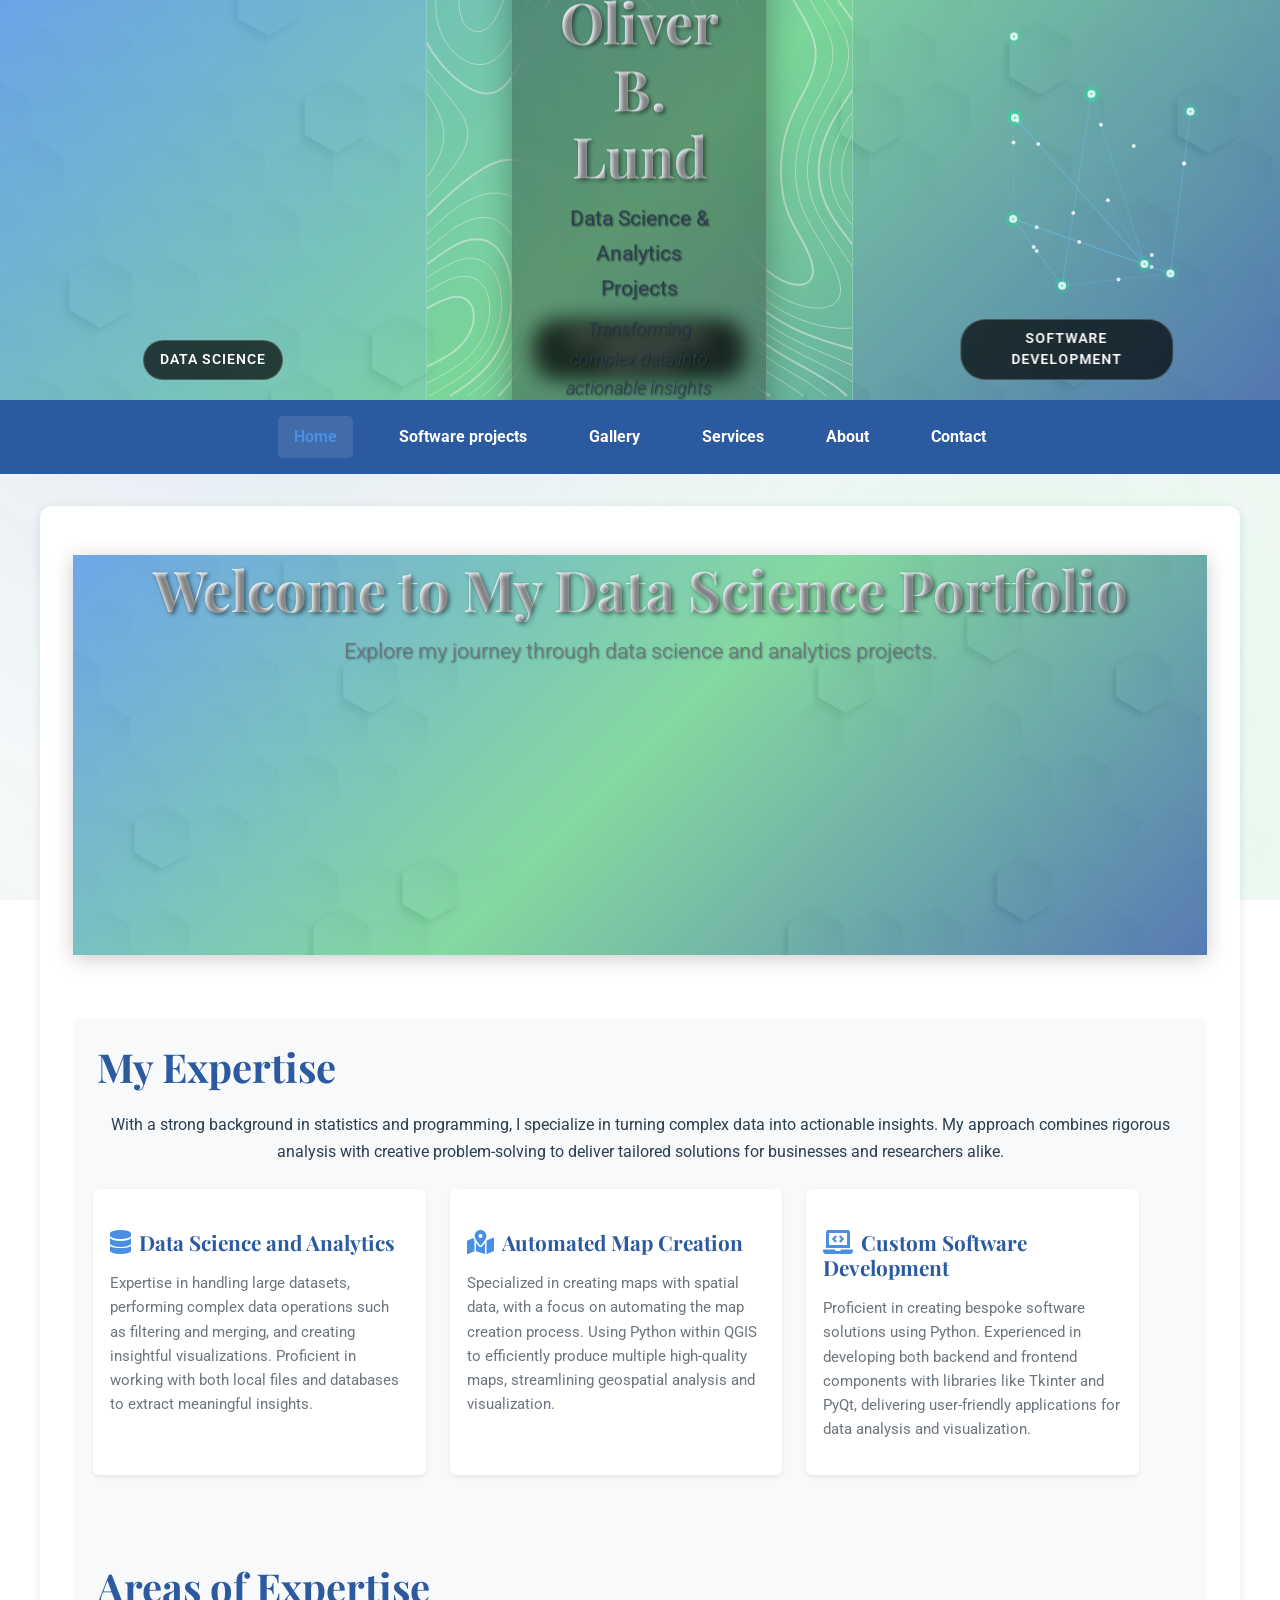
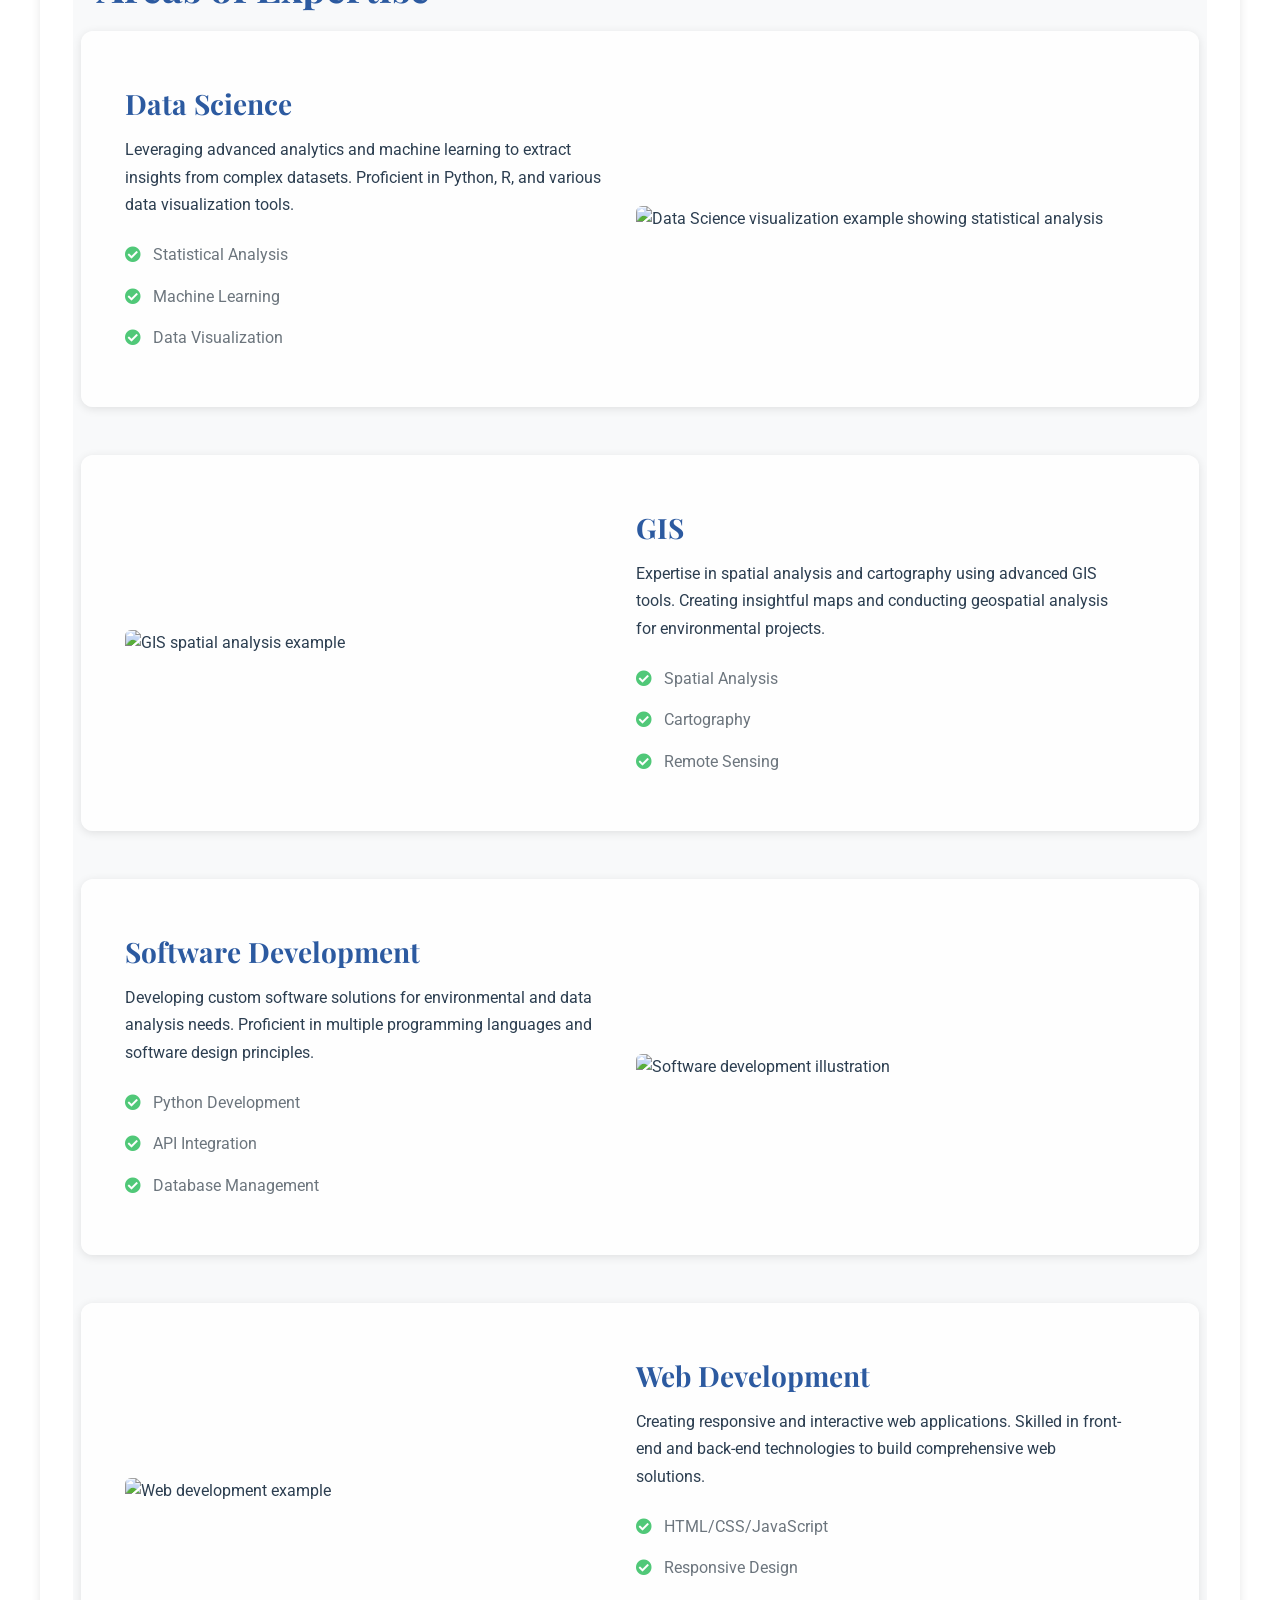
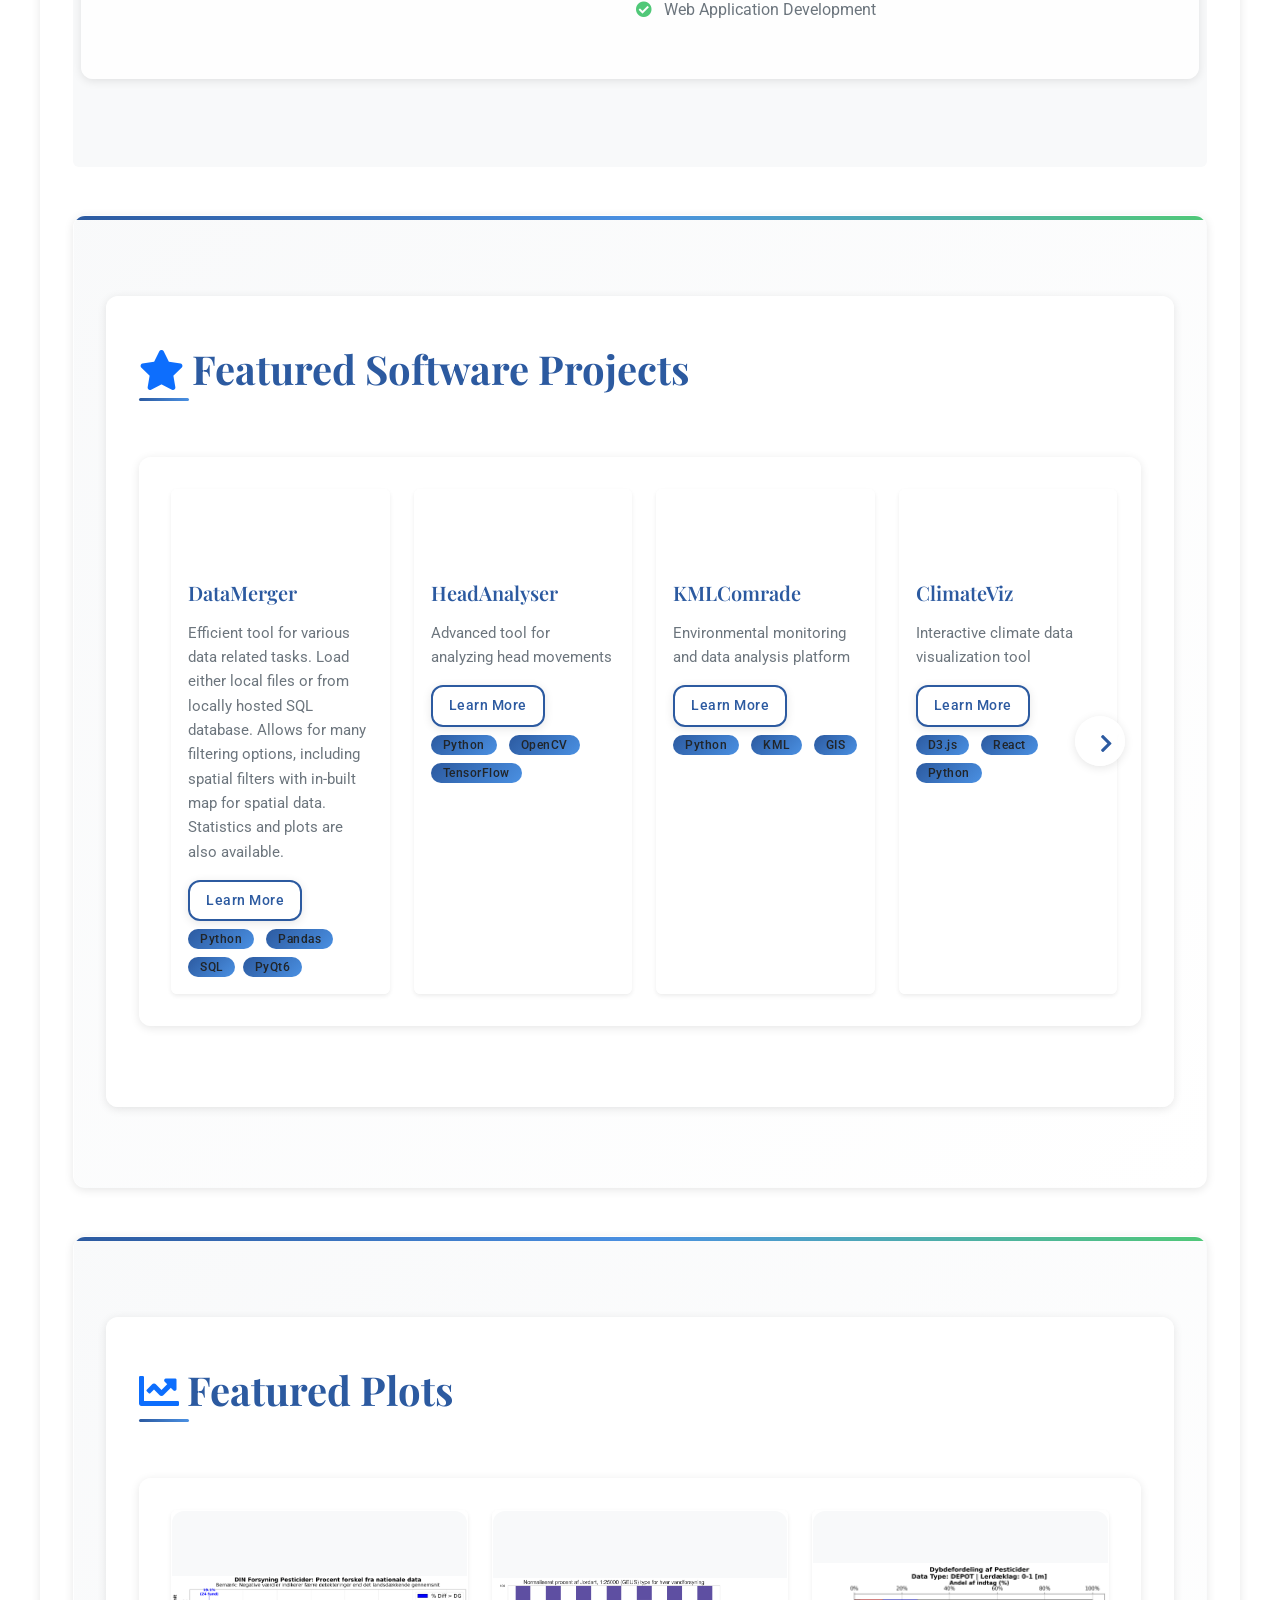
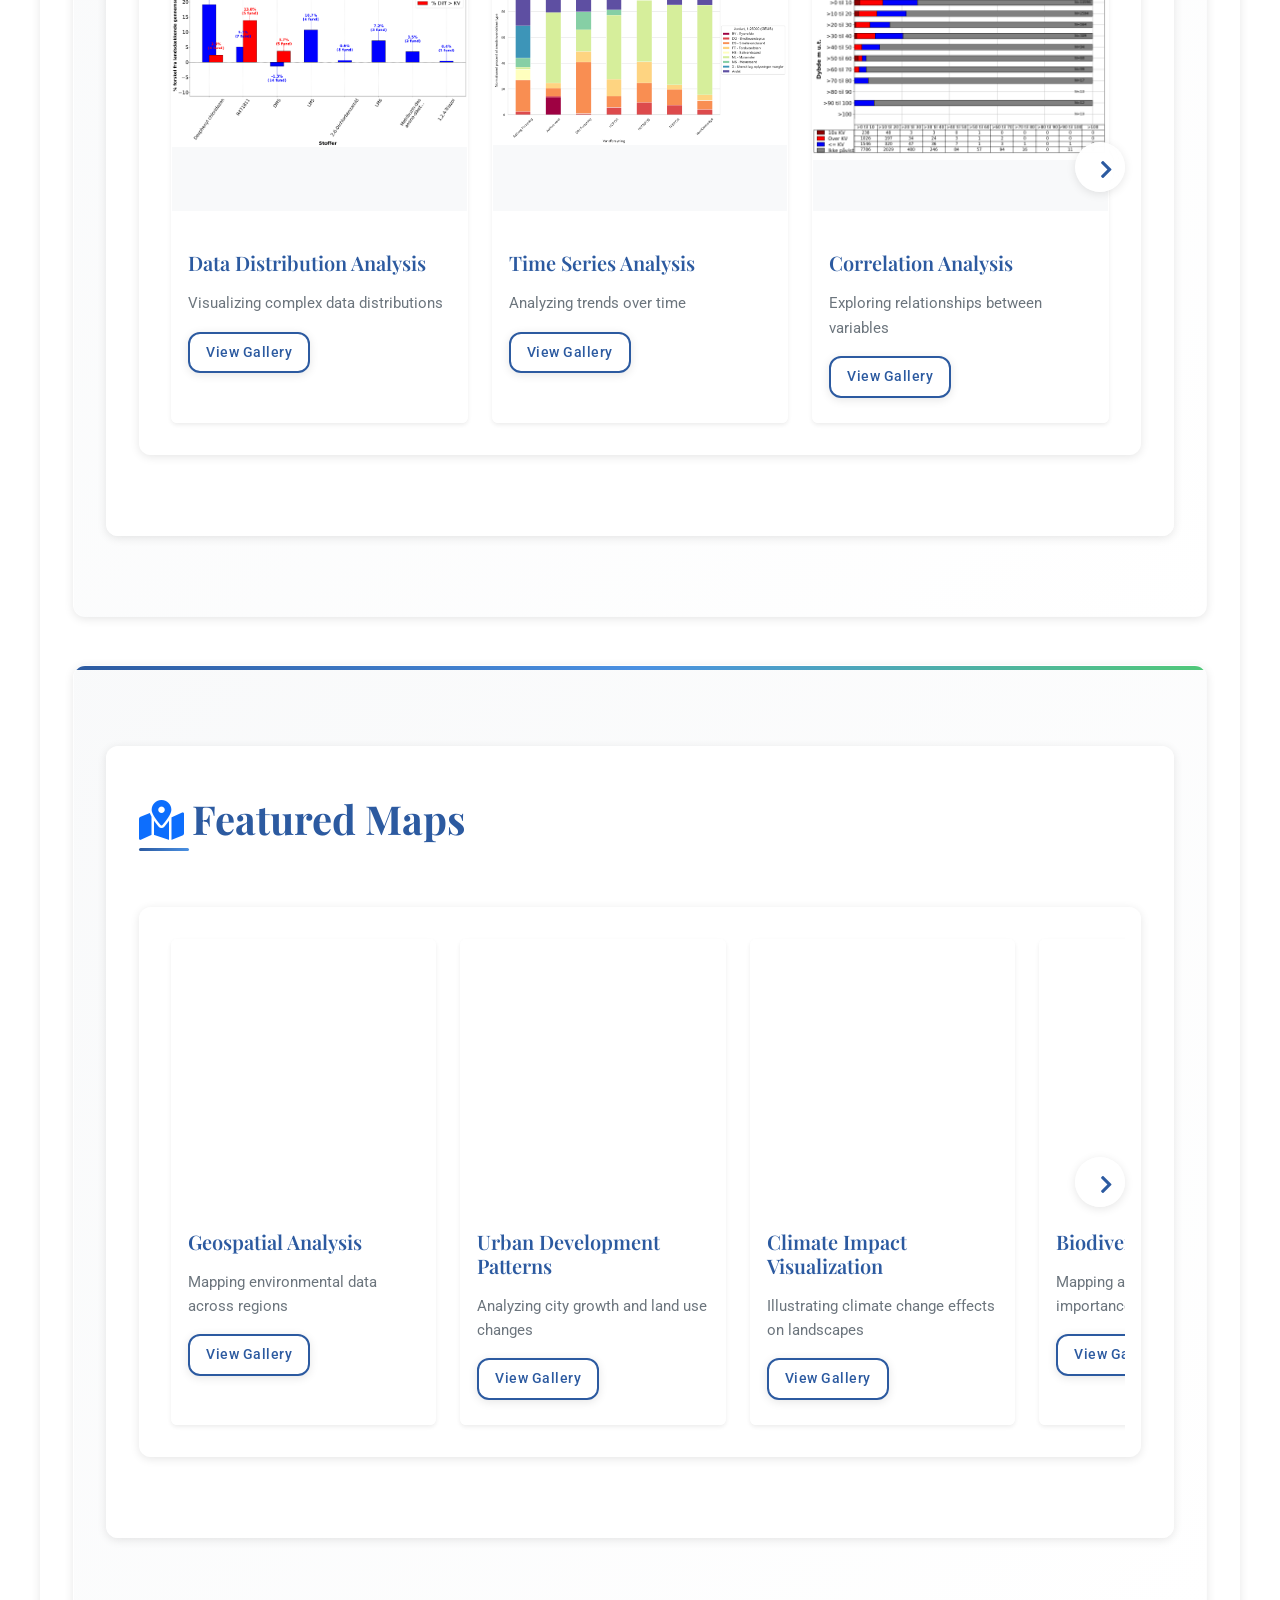
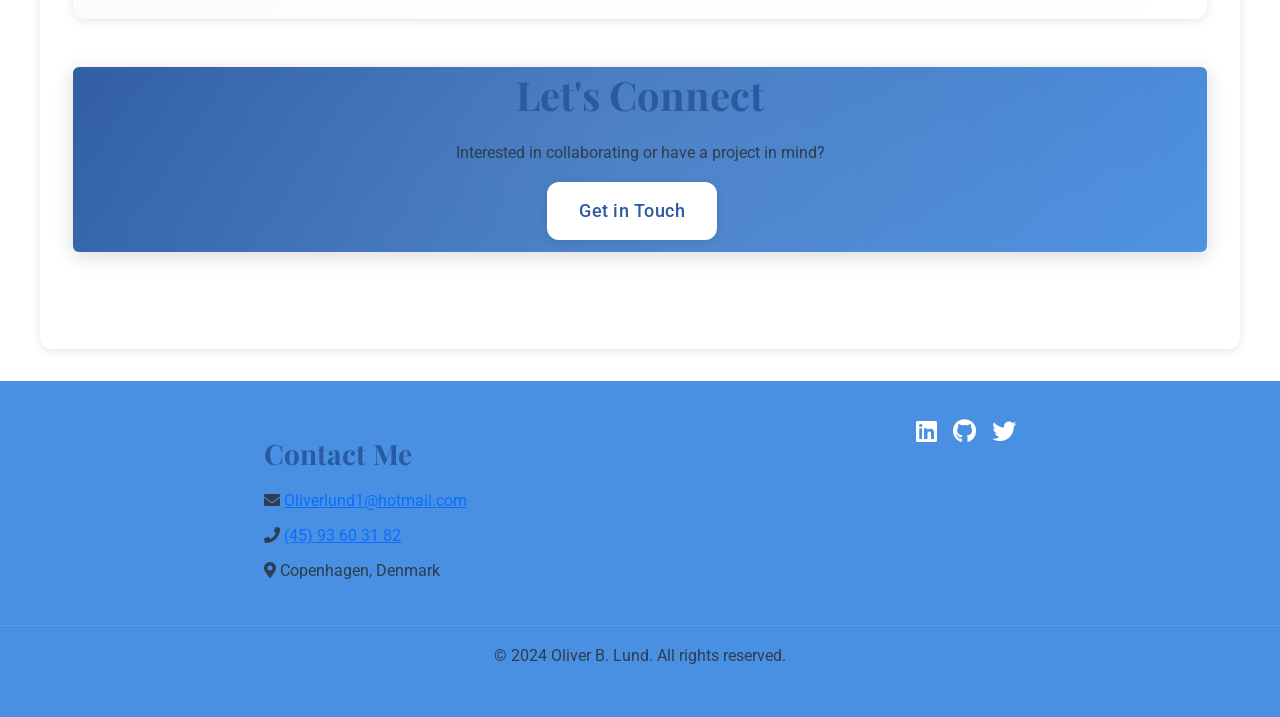
==== index.html @ 52b69099 "improvements" ====
<!DOCTYPE html>
<html lang="en">

<head>
    <meta charset="UTF-8">
    <meta name="viewport" content="width=device-width, initial-scale=1.0">
    <meta name="description" content="Oliver B. Lund - Data Science & Analytics Portfolio. Specialized in environmental modeling, GIS analysis, and custom software development. Transforming complex data into actionable insights.">
    <meta name="keywords" content="data science, analytics, GIS, environmental modeling, software development, Python, QGIS, visualization, Copenhagen, Denmark">
    <meta name="author" content="Oliver B. Lund">
    <meta name="robots" content="index, follow">
    
    <!-- Open Graph Meta Tags -->
    <meta property="og:title" content="Oliver B. Lund - Data Science & Analytics Portfolio">
    <meta property="og:description" content="Specialized in environmental modeling, GIS analysis, and custom software development. Transforming complex data into actionable insights.">
    <meta property="og:type" content="website">
    <meta property="og:url" content="https://yourwebsite.com">
    <meta property="og:image" content="https://yourwebsite.com/Images/og-image.jpg">
    
    <!-- Twitter Card Meta Tags -->
    <meta name="twitter:card" content="summary_large_image">
    <meta name="twitter:title" content="Oliver B. Lund - Data Science Portfolio">
    <meta name="twitter:description" content="Environmental Engineer specializing in data science and analytics">
    <meta name="twitter:image" content="https://yourwebsite.com/Images/twitter-card.jpg">
    
    <title>Oliver B. Lund - Data Science & Analytics Portfolio | Environmental Engineer</title>
    
    <!-- Preconnect to external domains -->
    <link rel="preconnect" href="https://fonts.googleapis.com">
    <link rel="preconnect" href="https://fonts.gstatic.com" crossorigin>
    <link rel="preconnect" href="https://cdnjs.cloudflare.com">
    <link rel="preconnect" href="https://unpkg.com">
    <link rel="preconnect" href="https://cdn.jsdelivr.net">
    <link rel="preconnect" href="https://d3js.org">
    <link rel="preconnect" href="https://esm.sh">
    
    <!-- DNS prefetch for better performance -->
    <link rel="dns-prefetch" href="//fonts.googleapis.com">
    <link rel="dns-prefetch" href="//cdnjs.cloudflare.com">
    
    <!-- Font loading optimization -->
    <link href="https://fonts.googleapis.com/css2?family=Roboto:wght@300;400;500;700&family=Playfair+Display:wght@700&display=swap" rel="stylesheet">
    
    <!-- Critical CSS should be inlined, loading others with appropriate priority -->
    <link href="https://cdnjs.cloudflare.com/ajax/libs/font-awesome/5.15.3/css/all.min.css" rel="stylesheet">
    <link href="https://unpkg.com/aos@2.3.1/dist/aos.css" rel="stylesheet">
    <link href="https://cdn.jsdelivr.net/npm/bootstrap@5.3.0/dist/css/bootstrap.min.css" rel="stylesheet">
    
    <!-- Local CSS files -->
    <link href="css/main.css" rel="stylesheet">
    <link href="css/header.css" rel="stylesheet">
    <link href="css/navigation.css" rel="stylesheet">
    <link href="css/projects.css" rel="stylesheet">
    <link href="css/gallery.css" rel="stylesheet">
    <link href="css/services.css" rel="stylesheet">
    <link href="css/about.css" rel="stylesheet">
    <link href="css/footer.css" rel="stylesheet">
    <link href="css/carousel.css" rel="stylesheet">
    
    <!-- Structured Data for SEO -->
    <script type="application/ld+json">
    {
        "@context": "https://schema.org",
        "@type": "Person",
        "name": "Oliver B. Lund",
        "jobTitle": "Data Scientist & Environmental Engineer",
        "description": "Environmental Engineer specialized in data science, GIS analysis, and custom software development",
        "url": "https://yourwebsite.com",
        "sameAs": [
            "https://linkedin.com/in/yourprofile",
            "https://github.com/yourusername"
        ],
        "knowsAbout": [
            "Data Science",
            "Environmental Engineering",
            "GIS",
            "Python Programming",
            "Data Visualization",
            "Machine Learning"
        ],
        "worksFor": {
            "@type": "Organization",
            "name": "Freelance"
        },
        "address": {
            "@type": "PostalAddress",
            "addressLocality": "Copenhagen",
            "addressCountry": "Denmark"
        }
    }
    </script>
    
    <style>
        /* Critical CSS - inline for performance */
        #gis-canvas {
            width: 100%;
            height: 100%;
            position: absolute;
            top: 0;
            left: 0;
            background: transparent;
        }
        
        .particle-section {
            position: relative;
            width: 33.33%;
            height: 100%;
            overflow: hidden;
        }
        
        /* Loading state */
        .loading {
            opacity: 0;
            transition: opacity 0.3s ease;
        }
        
        .loaded {
            opacity: 1;
        }
        
        /* Optimize images */
        img {
            max-width: 100%;
            height: auto;
        }
        
        .lazy-image {
            opacity: 0;
            transition: opacity 0.3s ease;
        }
        
        .lazy-image.loaded {
            opacity: 1;
        }
    </style>
</head>

<body class="loading">
    <!-- Skip to main content for accessibility -->
    <a href="#main" class="sr-only sr-only-focusable">Skip to main content</a>
    
    <header role="banner">
        <div class="animation-container">
            <div class="particle-section" id="particles-js-1" aria-label="Data science animation">
                <div class="section-label">Data science</div>
            </div>
            <div class="particle-section" id="gis-animation" aria-label="GIS geospatial analysis animation">
                <canvas id="gis-canvas" aria-hidden="true"></canvas>
                <div class="section-label">GIS & geospatial analysis</div>
                <div class="header-text">
                    <h1>Oliver B. Lund</h1>
                    <p>Data Science & Analytics Projects</p>
                    <p class="tagline">Transforming complex data into actionable insights</p>
                </div>
            </div>
            <div class="particle-section" id="earth-animation" aria-label="Software development animation">
                <canvas id="treeCanvas" aria-hidden="true"></canvas>
                <div id="rain-particles" aria-hidden="true"></div>
                <div class="section-label">Software development</div>
            </div>
        </div>
    </header>

    <nav class="navbar" role="navigation" aria-label="Main navigation">
        <ul class="nav-list">
            <li class="nav-item"><a href="#home" class="nav-link active" aria-current="page">Home</a></li>
            <li class="nav-item"><a href="#projects" class="nav-link">Software projects</a></li>
            <li class="nav-item"><a href="#gallery" class="nav-link">Gallery</a></li>
            <li class="nav-item"><a href="#services" class="nav-link">Services</a></li>
            <li class="nav-item"><a href="#about" class="nav-link">About</a></li>
            <li class="nav-item"><a href="#contact" class="nav-link">Contact</a></li>
        </ul>
    </nav>

    <main id="main" role="main">
        <section id="home" class="page-section active">
            <div class="container">
                <header>
                    <h1>Welcome to My Data Science Portfolio</h1>
                    <p class="intro">Explore my journey through data science and analytics projects.</p>
                </header>

                <div class="expertise-section mb-5 bg-light p-4 rounded">
                    <h2>My Expertise</h2>
                    <p class="text-center mb-4">With a strong background in statistics and programming, I specialize in
                        turning complex data into actionable insights. My approach combines rigorous analysis with
                        creative problem-solving to deliver tailored solutions for businesses and researchers alike.</p>

                    <div class="row">
                        <div class="col-md-4 mb-4">
                            <article class="specialty-card h-100 p-3 bg-white rounded shadow-sm">
                                <h3><i class="fas fa-database me-2" aria-hidden="true"></i>Data Science and Analytics</h3>
                                <p>Expertise in handling large datasets, performing complex data operations such as
                                    filtering and merging, and creating insightful visualizations. Proficient in working
                                    with both local files and databases to extract meaningful insights.</p>
                            </article>
                        </div>
                        <div class="col-md-4 mb-4">
                            <article class="specialty-card h-100 p-3 bg-white rounded shadow-sm">
                                <h3><i class="fas fa-map-marked-alt me-2" aria-hidden="true"></i>Automated Map Creation</h3>
                                <p>Specialized in creating maps with spatial data, with a focus on automating the map
                                    creation process. Using Python within QGIS to efficiently produce multiple
                                    high-quality maps, streamlining geospatial analysis and visualization.</p>
                            </article>
                        </div>
                        <div class="col-md-4 mb-4">
                            <article class="specialty-card h-100 p-3 bg-white rounded shadow-sm">
                                <h3><i class="fas fa-laptop-code me-2" aria-hidden="true"></i>Custom Software Development</h3>
                                <p>Proficient in creating bespoke software solutions using Python. Experienced in
                                    developing both backend and frontend components with libraries like Tkinter and
                                    PyQt, delivering user-friendly applications for data analysis and visualization.</p>
                            </article>
                        </div>
                    </div>
                    
                    <section class="expertise-section">
                        <h2>Areas of Expertise</h2>
                        
                        <article class="expertise-item row align-items-center mb-5">
                            <div class="col-md-6 order-md-2">
                                <img src="Images/Gallery/Plots/plot1.png" alt="Data Science visualization example showing statistical analysis" class="img-fluid rounded lazy-image" loading="lazy">
                            </div>
                            <div class="col-md-6 order-md-1">
                                <h3>Data Science</h3>
                                <p>Leveraging advanced analytics and machine learning to extract insights from complex datasets. Proficient in Python, R, and various data visualization tools.</p>
                                <ul class="list-unstyled">
                                    <li><i class="fas fa-check-circle" aria-hidden="true"></i> Statistical Analysis</li>
                                    <li><i class="fas fa-check-circle" aria-hidden="true"></i> Machine Learning</li>
                                    <li><i class="fas fa-check-circle" aria-hidden="true"></i> Data Visualization</li>
                                </ul>
                            </div>
                        </article>
            
                        <article class="expertise-item row align-items-center mb-5">
                            <div class="col-md-6">
                                <img src="https://via.placeholder.com/400x300?text=GIS+Analysis" alt="GIS spatial analysis example" class="img-fluid rounded lazy-image" loading="lazy">
                            </div>
                            <div class="col-md-6">
                                <h3>GIS</h3>
                                <p>Expertise in spatial analysis and cartography using advanced GIS tools. Creating insightful maps and conducting geospatial analysis for environmental projects.</p>
                                <ul class="list-unstyled">
                                    <li><i class="fas fa-check-circle" aria-hidden="true"></i> Spatial Analysis</li>
                                    <li><i class="fas fa-check-circle" aria-hidden="true"></i> Cartography</li>
                                    <li><i class="fas fa-check-circle" aria-hidden="true"></i> Remote Sensing</li>
                                </ul>
                            </div>
                        </article>
            
                        <article class="expertise-item row align-items-center mb-5">
                            <div class="col-md-6 order-md-2">
                                <img src="https://via.placeholder.com/400x300?text=Software+Development" alt="Software development illustration" class="img-fluid rounded lazy-image" loading="lazy">
                            </div>
                            <div class="col-md-6 order-md-1">
                                <h3>Software Development</h3>
                                <p>Developing custom software solutions for environmental and data analysis needs. Proficient in multiple programming languages and software design principles.</p>
                                <ul class="list-unstyled">
                                    <li><i class="fas fa-check-circle" aria-hidden="true"></i> Python Development</li>
                                    <li><i class="fas fa-check-circle" aria-hidden="true"></i> API Integration</li>
                                    <li><i class="fas fa-check-circle" aria-hidden="true"></i> Database Management</li>
                                </ul>
                            </div>
                        </article>
            
                        <article class="expertise-item row align-items-center">
                            <div class="col-md-6">
                                <img src="https://via.placeholder.com/400x300?text=Web+Development" alt="Web development example" class="img-fluid rounded lazy-image" loading="lazy">
                            </div>
                            <div class="col-md-6">
                                <h3>Web Development</h3>
                                <p>Creating responsive and interactive web applications. Skilled in front-end and back-end technologies to build comprehensive web solutions.</p>
                                <ul class="list-unstyled">
                                    <li><i class="fas fa-check-circle" aria-hidden="true"></i> HTML/CSS/JavaScript</li>
                                    <li><i class="fas fa-check-circle" aria-hidden="true"></i> Responsive Design</li>
                                    <li><i class="fas fa-check-circle" aria-hidden="true"></i> Web Application Development</li>
                                </ul>
                            </div>
                        </article>
                    </section>
                </div>

                <section class="featured-projects bg-light" aria-labelledby="featured-projects-heading">
                    <div class="container">
                        <h2 id="featured-projects-heading"><i class="fas fa-star text-primary me-2" aria-hidden="true"></i>Featured Software Projects</h2>
                        <div class="project-carousel position-relative" role="region" aria-label="Featured projects carousel">
                            <button
                                class="carousel-arrow prev btn btn-light rounded-circle position-absolute top-50 start-0 translate-middle-y"
                                aria-label="Previous project"
                                type="button">
                                <i class="fas fa-chevron-left" aria-hidden="true"></i>
                            </button>
                            <div class="project-cards-container">
                                <div class="project-cards">
                                    <article class="project-card shadow-sm rounded overflow-hidden" data-aos="fade-up">
                                        <img data-src="Images/DataMerger/DataMerger.jpg" alt="DataMerger application interface" class="img-fluid lazy-image" loading="lazy">
                                        <div class="project-card-content p-3">
                                            <h3>DataMerger</h3>
                                            <p>Efficient tool for various data related tasks.
                                                Load either local files or from locally hosted SQL database.
                                                Allows for many filtering options, including spatial filters with
                                                in-built map for spatial data.
                                                Statistics and plots are also available.</p>
                                            <a href="#projects" class="btn btn-outline-primary mb-2"
                                                data-project="datamerger">Learn More</a>
                                            <div class="project-tags">
                                                <span class="tag badge bg-light text-dark me-1">Python</span>
                                                <span class="tag badge bg-light text-dark">Pandas</span>
                                                <span class="tag badge bg-light text-dark">SQL</span>
                                                <span class="tag badge bg-light text-dark">PyQt6</span>
                                            </div>
                                        </div>
                                    </article>
                                    <article class="project-card shadow-sm rounded overflow-hidden" data-aos="fade-up">
                                        <img data-src="https://via.placeholder.com/400x300?text=HeadAnalyser" alt="HeadAnalyser application interface" class="img-fluid lazy-image" loading="lazy">
                                        <div class="project-card-content p-3">
                                            <h3>HeadAnalyser</h3>
                                            <p>Advanced tool for analyzing head movements</p>
                                            <a href="#projects" class="btn btn-outline-primary mb-2"
                                                data-project="headanalyser">Learn More</a>
                                            <div class="project-tags">
                                                <span class="tag badge bg-light text-dark me-1">Python</span>
                                                <span class="tag badge bg-light text-dark me-1">OpenCV</span>
                                                <span class="tag badge bg-light text-dark">TensorFlow</span>
                                            </div>
                                        </div>
                                    </article>
                                    <article class="project-card shadow-sm rounded overflow-hidden" data-aos="fade-up">
                                        <img data-src="https://via.placeholder.com/400x300?text=KMLComrade" alt="KMLComrade application interface" class="img-fluid lazy-image" loading="lazy">
                                        <div class="project-card-content p-3">
                                            <h3>KMLComrade</h3>
                                            <p>Environmental monitoring and data analysis platform</p>
                                            <a href="#projects" class="btn btn-outline-primary mb-2"
                                                data-project="kmlcomrade">Learn More</a>
                                            <div class="project-tags">
                                                <span class="tag badge bg-light text-dark me-1">Python</span>
                                                <span class="tag badge bg-light text-dark me-1">KML</span>
                                                <span class="tag badge bg-light text-dark">GIS</span>
                                            </div>
                                        </div>
                                    </article>
                                    <article class="project-card shadow-sm rounded overflow-hidden" data-aos="fade-up">
                                        <img data-src="https://via.placeholder.com/400x300?text=ClimateViz" alt="ClimateViz application interface" class="img-fluid lazy-image" loading="lazy">
                                        <div class="project-card-content p-3">
                                            <h3>ClimateViz</h3>
                                            <p>Interactive climate data visualization tool</p>
                                            <a href="#projects" class="btn btn-outline-primary mb-2"
                                                data-project="climateviz">Learn More</a>
                                            <div class="project-tags">
                                                <span class="tag badge bg-light text-dark me-1">D3.js</span>
                                                <span class="tag badge bg-light text-dark me-1">React</span>
                                                <span class="tag badge bg-light text-dark">Python</span>
                                            </div>
                                        </div>
                                    </article>
                                    <article class="project-card shadow-sm rounded overflow-hidden" data-aos="fade-up">
                                        <img data-src="https://via.placeholder.com/400x300?text=BiodiverSim" alt="BiodiverSim application interface" class="img-fluid lazy-image" loading="lazy">
                                        <div class="project-card-content p-3">
                                            <h3>BiodiverSim</h3>
                                            <p>Biodiversity simulation and prediction model</p>
                                            <a href="#projects" class="btn btn-outline-primary mb-2"
                                                data-project="biodiversim">Learn More</a>
                                            <div class="project-tags">
                                                <span class="tag badge bg-light text-dark me-1">Python</span>
                                                <span class="tag badge bg-light text-dark me-1">SciPy</span>
                                                <span class="tag badge bg-light text-dark">Matplotlib</span>
                                            </div>
                                        </div>
                                    </article>
                                </div>
                            </div>
                            <button
                                class="carousel-arrow next btn btn-light rounded-circle position-absolute top-50 end-0 translate-middle-y"
                                aria-label="Next project"
                                type="button">
                                <i class="fas fa-chevron-right" aria-hidden="true"></i>
                            </button>
                        </div>
                    </div>
                </section>

                <section class="featured-plots bg-light" aria-labelledby="featured-plots-heading">
                    <div class="container">
                        <h2 id="featured-plots-heading"><i class="fas fa-chart-line text-primary me-2" aria-hidden="true"></i>Featured Plots</h2>
                        <div class="plot-carousel position-relative" role="region" aria-label="Featured plots carousel">
                            <button
                                class="carousel-arrow prev btn btn-light rounded-circle position-absolute top-50 start-0 translate-middle-y"
                                aria-label="Previous plot"
                                type="button">
                                <i class="fas fa-chevron-left" aria-hidden="true"></i>
                            </button>
                            <div class="plot-cards-container">
                                <div class="plot-cards">
                                    <article class="plot-card shadow-sm rounded overflow-hidden" data-aos="fade-up">
                                        <img data-src="Images/Gallery/Plots/plot1.png" alt="Data distribution analysis visualization"
                                            class="img-fluid lazy-image" loading="lazy">
                                        <div class="plot-card-content p-3">
                                            <h3>Data Distribution Analysis</h3>
                                            <p>Visualizing complex data distributions</p>
                                            <a href="#gallery" class="btn btn-outline-primary mb-2">View Gallery</a>
                                        </div>
                                    </article>
                                    <article class="plot-card shadow-sm rounded overflow-hidden" data-aos="fade-up">
                                        <img data-src="Images/Gallery/Plots/plot2.png" alt="Time series analysis visualization"
                                            class="img-fluid lazy-image" loading="lazy">
                                        <div class="plot-card-content p-3">
                                            <h3>Time Series Analysis</h3>
                                            <p>Analyzing trends over time</p>
                                            <a href="#gallery" class="btn btn-outline-primary mb-2">View Gallery</a>
                                        </div>
                                    </article>
                                    <article class="plot-card shadow-sm rounded overflow-hidden" data-aos="fade-up">
                                        <img data-src="Images/Gallery/Plots/plot3.png" alt="Statistical correlation analysis"
                                            class="img-fluid lazy-image" loading="lazy">
                                        <div class="plot-card-content p-3">
                                            <h3>Correlation Analysis</h3>
                                            <p>Exploring relationships between variables</p>
                                            <a href="#gallery" class="btn btn-outline-primary mb-2">View Gallery</a>
                                        </div>
                                    </article>
                                    <article class="plot-card shadow-sm rounded overflow-hidden" data-aos="fade-up">
                                        <img data-src="Images/Gallery/Plots/plot4.png" alt="Predictive modeling visualization"
                                            class="img-fluid lazy-image" loading="lazy">
                                        <div class="plot-card-content p-3">
                                            <h3>Predictive Modeling</h3>
                                            <p>Machine learning model performance</p>
                                            <a href="#gallery" class="btn btn-outline-primary mb-2">View Gallery</a>
                                        </div>
                                    </article>
                                </div>
                            </div>
                            <button
                                class="carousel-arrow next btn btn-light rounded-circle position-absolute top-50 end-0 translate-middle-y"
                                aria-label="Next plot"
                                type="button">
                                <i class="fas fa-chevron-right" aria-hidden="true"></i>
                            </button>
                        </div>
                    </div>
                </section>

                <section class="featured-maps bg-light" aria-labelledby="featured-maps-heading">
                    <div class="container">
                        <h2 id="featured-maps-heading"><i class="fas fa-map-marked-alt text-primary me-2" aria-hidden="true"></i>Featured Maps</h2>
                        <div class="map-carousel position-relative" role="region" aria-label="Featured maps carousel">
                            <button
                                class="carousel-arrow prev btn btn-light rounded-circle position-absolute top-50 start-0 translate-middle-y"
                                aria-label="Previous map"
                                type="button">
                                <i class="fas fa-chevron-left" aria-hidden="true"></i>
                            </button>
                            <div class="map-cards-container">
                                <div class="map-cards">
                                    <article class="map-card shadow-sm rounded overflow-hidden" data-aos="fade-up">
                                        <img data-src="Images/Gallery/Maps/map2.png" alt="Geospatial environmental data analysis map" class="img-fluid lazy-image" loading="lazy">
                                        <div class="map-card-content p-3">
                                            <h3>Geospatial Analysis</h3>
                                            <p>Mapping environmental data across regions</p>
                                            <a href="#gallery" class="btn btn-outline-primary mb-2">View Gallery</a>
                                        </div>
                                    </article>
                                    <article class="map-card shadow-sm rounded overflow-hidden" data-aos="fade-up">
                                        <img data-src="Images/Gallery/Maps/map4.png" alt="Urban development patterns analysis map" class="img-fluid lazy-image" loading="lazy">
                                        <div class="map-card-content p-3">
                                            <h3>Urban Development Patterns</h3>
                                            <p>Analyzing city growth and land use changes</p>
                                            <a href="#gallery" class="btn btn-outline-primary mb-2">View Gallery</a>
                                        </div>
                                    </article>
                                    <article class="map-card shadow-sm rounded overflow-hidden" data-aos="fade-up">
                                        <img data-src="Images/Gallery/Maps/map5.png" alt="Climate impact visualization map" class="img-fluid lazy-image" loading="lazy">
                                        <div class="map-card-content p-3">
                                            <h3>Climate Impact Visualization</h3>
                                            <p>Illustrating climate change effects on landscapes</p>
                                            <a href="#gallery" class="btn btn-outline-primary mb-2">View Gallery</a>
                                        </div>
                                    </article>
                                    <article class="map-card shadow-sm rounded overflow-hidden" data-aos="fade-up">
                                        <img data-src="Images/Gallery/Maps/map6.png" alt="Biodiversity hotspots mapping" class="img-fluid lazy-image" loading="lazy">
                                        <div class="map-card-content p-3">
                                            <h3>Biodiversity Hotspots</h3>
                                            <p>Mapping areas of high ecological importance</p>
                                            <a href="#gallery" class="btn btn-outline-primary mb-2">View Gallery</a>
                                        </div>
                                    </article>
                                </div>
                            </div>
                            <button
                                class="carousel-arrow next btn btn-light rounded-circle position-absolute top-50 end-0 translate-middle-y"
                                aria-label="Next map"
                                type="button">
                                <i class="fas fa-chevron-right" aria-hidden="true"></i>
                            </button>
                        </div>
                    </div>
                </section>

                <section class="cta-section text-center p-1 bg-blue rounded" aria-labelledby="cta-heading">
                    <h2 id="cta-heading">Let's Connect</h2>
                    <p>Interested in collaborating or have a project in mind?</p>
                    <a href="#contact" class="btn btn-primary btn-lg">Get in Touch</a>
                </section>
            </div>
        </section>

        <section id="projects" class="page-section">
            <div class="container">
                <h2>My Software Projects</h2>
                <div class="projects-container">
                    <aside class="projects-sidebar">
                        <h3>Projects</h3>
                        <ul>
                            <li><a href="#datamerger" class="project-link active">DataMerger</a></li>
                            <li><a href="#headanalyser" class="project-link">HeadAnalyser</a></li>
                            <li><a href="#kmlcomrade" class="project-link">KMLComrade</a></li>
                        </ul>
                    </aside>

                    <main class="project-content">
                        <div id="project-details" class="project-details">
                            <!-- Project details will be dynamically populated by JavaScript -->
                        </div>
                    </main>
                </div>
            </div>
        </section>

        <section id="gallery" class="page-section">
            <div class="container">
                <h2>Data Visualization Gallery</h2>
                <p>This gallery contains examples of the types of plots and maps I have created for various projects.
                    This gallery shows the types of plots i can make, and the types of maps i can create for people who.
                    They are in danish due to my work being in Denmark.</p>
                <h3>Plots</h3>
                <p>Plots displayed in this gallery are created using Python and using various libraries such as
                    Matplotlib, Seaborn and plotly. The plots displayed are examples of the types of plots I have
                    created for various projects.</p>
                <div id="plot-gallery" class="gallery-grid">
                    <!-- Plot items will be dynamically added here -->
                </div>

                <h3>Maps</h3>
                <p>Maps displayed in this gallery are created using QGIS and Python. They are examples of the types of
                    maps I have created for various projects.</p>
                <div id="map-gallery" class="gallery-grid">
                    <!-- Map items will be dynamically added here -->
                </div>
            </div>
        </section>

        <section id="services" class="page-section">
            <div class="container">
                <div class="services-content">
                    <h2>Services</h2>
                    <div class="row justify-content-center">
                        <div class="col-md-5">
                            <h3>What I Offer</h3>
                            <ul class="services-list">
                                <li><i class="fas fa-chart-line" aria-hidden="true"></i> Data Analysis & Visualization</li>
                                <li><i class="fas fa-map-marked-alt" aria-hidden="true"></i> GIS and Spatial Analysis</li>
                                <li><i class="fas fa-laptop-code" aria-hidden="true"></i> Custom Software Development</li>
                                <li><i class="fas fa-tree" aria-hidden="true"></i> Environmental Modeling</li>
                                <li><i class="fas fa-database" aria-hidden="true"></i> Database Design and Management</li>
                            </ul>
                        </div>
                        <div class="col-md-5">
                            <h3>My Process</h3>
                            <ol class="process-list">
                                <li>Initial Consultation</li>
                                <li>Project Scoping and Planning</li>
                                <li>Data Collection and Analysis</li>
                                <li>Development and Implementation</li>
                                <li>Testing and Quality Assurance</li>
                                <li>Delivery and Client Support</li>
                            </ol>
                        </div>
                    </div>
                    <div class="cta-container">
                        <a href="#contact" class="btn btn-primary btn-lg">Start a Project</a>
                    </div>
                </div>
            </div>
        </section>

        <section id="about" class="page-section">
            <div class="container">
                <h2>About Me</h2>
                <div class="row">
                    <div class="col-md-4">
                        <img src="https://via.placeholder.com/300x300?text=Oliver+B.+Lund" alt="Oliver B. Lund professional photo" class="profile-photo lazy-image" loading="lazy">
                    </div>
                    <div class="col-md-8">
                        <h3>Professional Bio</h3>
                        <p class="bio">
                            As an Environmental Engineer with a strong background in data science, I bring a unique
                            perspective to environmental modeling and analysis. My expertise lies in leveraging Python,
                            QGIS, and custom software development to solve complex environmental challenges. With a
                            degree from DTU, I combine technical proficiency with a deep understanding of environmental
                            systems to deliver innovative solutions.
                        </p>
                        <h4>Key Achievements</h4>
                        <ul class="achievements-list">
                            <li>Developed a machine learning model that improved waste sorting efficiency by 30%</li>
                            <li>Led a team in creating a city-wide air quality monitoring system</li>
                            <li>Published research on sustainable urban development in top-tier journals</li>
                        </ul>
                        <div class="certifications">
                            <h4>Certifications</h4>
                            <ul>
                                <li>Advanced Python Programming (Placeholder)</li>
                                <li>GIS Specialist Certification (Placeholder)</li>
                                <li>Data Science for Environmental Applications (Placeholder)</li>
                            </ul>
                        </div>

                        <a href="your-cv.pdf" class="btn btn-primary" target="_blank" rel="noopener">Download CV</a>
                    </div>
                </div>
                
                <!-- Career Timeline -->
                <h3 class="mt-5">My Career Journey</h3>
                <div class="timeline">
                    <div class="timeline-item" data-year="2022">
                        <h4>Senior Data Scientist</h4>
                        <p>Led machine learning projects at XYZ Corp.</p>
                    </div>
                    <div class="timeline-item" data-year="2020">
                        <h4>Data Analyst</h4>
                        <p>Developed data visualization dashboards at ABC Inc.</p>
                    </div>
                    <!-- Add more timeline items as needed -->
                </div>
            </div>
        </section>
    </main>

    <footer role="contentinfo">
        <div class="footer-content">
            <div class="contact-info" id="contact">
                <h3>Contact Me</h3>
                <p><i class="fas fa-envelope" aria-hidden="true"></i> <a href="mailto:Oliverlund1@hotmail.com">Oliverlund1@hotmail.com</a></p>
                <p><i class="fas fa-phone" aria-hidden="true"></i> <a href="tel:+4593603182">(45) 93 60 31 82</a></p>
                <p><i class="fas fa-map-marker-alt" aria-hidden="true"></i> Copenhagen, Denmark</p>
            </div>
            <div class="social-links">
                <a href="https://linkedin.com/in/yourprofile" target="_blank" rel="noopener" aria-label="LinkedIn Profile"><i class="fab fa-linkedin" aria-hidden="true"></i></a>
                <a href="https://github.com/yourusername" target="_blank" rel="noopener" aria-label="GitHub Profile"><i class="fab fa-github" aria-hidden="true"></i></a>
                <a href="https://twitter.com/yourusername" target="_blank" rel="noopener" aria-label="Twitter Profile"><i class="fab fa-twitter" aria-hidden="true"></i></a>
            </div>
        </div>
        <div class="copyright">
            <p>&copy; 2024 Oliver B. Lund. All rights reserved.</p>
        </div>
    </footer>

    <!-- Scripts loaded at the end for better performance -->
    <script src="https://unpkg.com/aos@2.3.1/dist/aos.js"></script>
    <script src="https://cdn.jsdelivr.net/npm/particles.js@2.0.0/particles.min.js"></script>
    <script src="js/software-dev-animation.js"></script>
    <script src="https://d3js.org/d3.v7.min.js"></script>
    <script src="https://d3js.org/topojson.v3.min.js"></script>
    <script src="js/particles-config.js" defer></script>
    <script type="module" src="js/gis-animation.js"></script>
    <script src="js/navigation.js" defer></script>
    <script src="js/projects.js" defer></script>
    <script src="js/gallery.js" defer></script>
    <script src="js/carousel.js" defer></script>
    <script src="js/main.js" defer></script>
    <script src="https://cdn.jsdelivr.net/npm/chart.js"></script>
    <script src="js/dataViz.js" defer></script>

    <script>
        // Performance and loading optimization
        document.addEventListener('DOMContentLoaded', function() {
            // Initialize loading state
            document.body.classList.remove('loading');
            document.body.classList.add('loaded');
            
            // Initialize lazy loading for images
            const lazyImages = document.querySelectorAll('.lazy-image');
            const imageObserver = new IntersectionObserver((entries, observer) => {
                entries.forEach(entry => {
                    if (entry.isIntersecting) {
                        const img = entry.target;
                        img.src = img.dataset.src;
                        img.classList.add('loaded');
                        observer.unobserve(img);
                    }
                });
            });
            
            lazyImages.forEach(img => imageObserver.observe(img));
            
            // Initialize AOS
            AOS.init({
                duration: 800,
                easing: 'ease-out-cubic',
                once: true
            });
        });
        
        // Service Worker for caching (only works on HTTP/HTTPS)
        if ('serviceWorker' in navigator && (location.protocol === 'http:' || location.protocol === 'https:')) {
            window.addEventListener('load', function() {
                navigator.serviceWorker.register('/sw.js').then(function(registration) {
                    console.log('ServiceWorker registration successful');
                }, function(err) {
                    console.log('ServiceWorker registration failed: ', err);
                });
            });
        } else if (location.protocol === 'file:') {
            console.warn('Service Worker not supported on file:// protocol. Please serve via HTTP for full functionality.');
        }
    </script>
</body>

</html>
---- css/main.css ----
:root {
    --primary-color: #2c5aa0;
    --secondary-color: #4a90e2;
    --accent-color: #50c878;
    --text-color: #2c3e50;
    --text-light: #6c757d;
    --bg-color: #ffffff;
    --bg-light: #f8f9fa;
    --bg-dark: #1a1a1a;
    --shadow-light: 0 2px 10px rgba(0, 0, 0, 0.1);
    --shadow-medium: 0 4px 20px rgba(0, 0, 0, 0.15);
    --shadow-heavy: 0 8px 30px rgba(0, 0, 0, 0.2);
    --border-radius: 12px;
    --transition: all 0.3s cubic-bezier(0.4, 0, 0.2, 1);
    font-size: 16px;
}

* {
    margin: 0;
    padding: 0;
    box-sizing: border-box; 
}

.text-white {
    color: white !important;
}

/* Improved scrollbar styling */
::-webkit-scrollbar {
    width: 8px;
}

::-webkit-scrollbar-track {
    background: var(--bg-light);
}

::-webkit-scrollbar-thumb {
    background: var(--primary-color);
    border-radius: 4px;
}

::-webkit-scrollbar-thumb:hover {
    background: var(--secondary-color);
}

/* Page Section Visibility */
.page-section {
    display: none;
    opacity: 0;
    transform: translateY(30px);
}

.page-section.active {
    display: block;
    animation: fadeInUp 0.6s cubic-bezier(0.4, 0, 0.2, 1) forwards;
}

@keyframes fadeInUp {
    from {
        opacity: 0;
        transform: translateY(30px);
    }
    to {
        opacity: 1;
        transform: translateY(0);
    }
}

/* Enhanced body styling */
body {
    background: 
        linear-gradient(135deg, rgba(44, 90, 160, 0.05) 0%, rgba(80, 200, 120, 0.05) 100%),
        linear-gradient(to bottom, rgba(255,255,255,0.95) 0%, rgba(255,255,255,0.9) 100%),
        url('../Images/bottom-image.jpg') center/cover no-repeat fixed;
    background-attachment: fixed;
    min-height: 100vh;
    position: relative;
    font-family: 'Roboto', -apple-system, BlinkMacSystemFont, 'Segoe UI', sans-serif;
    font-weight: 400;
    line-height: 1.6;
    color: var(--text-color);
    overflow-x: hidden;
}

body::before {
    content: "";
    position: fixed;
    top: 0;
    left: 0;
    right: 0;
    bottom: 0;
    background: 
        radial-gradient(circle at 20% 20%, rgba(44, 90, 160, 0.1) 0%, transparent 50%),
        radial-gradient(circle at 80% 80%, rgba(80, 200, 120, 0.1) 0%, transparent 50%);
    z-index: -1;
    pointer-events: none;
}

body > * {
    position: relative;
    z-index: 1;
}

/* Enhanced container styling */
.container {
    background: rgba(255, 255, 255, 0.95);
    backdrop-filter: blur(10px);
    border-radius: var(--border-radius);
    box-shadow: var(--shadow-light);
    border: 1px solid rgba(255, 255, 255, 0.2);
    padding: 3rem 2rem;
    margin: 2rem auto;
    max-width: 1200px;
    transition: var(--transition);
}

.container:hover {
    box-shadow: var(--shadow-medium);
    transform: translateY(-2px);
}

/* Enhanced Typography */
h1, h2, h3, h4, h5, h6 {
    font-family: 'Playfair Display', serif;
    font-weight: 700;
    line-height: 1.2;
    margin-bottom: 1rem;
    color: var(--primary-color);
}

h1 { 
    font-size: clamp(2rem, 5vw, 3.5rem); 
    margin-bottom: 1.5rem;
    background: linear-gradient(135deg, var(--primary-color), var(--secondary-color));
    -webkit-background-clip: text;
    -webkit-text-fill-color: transparent;
    background-clip: text;
}

h2 { 
    font-size: clamp(1.5rem, 4vw, 2.5rem); 
    margin-bottom: 1.25rem;
}

h3 { 
    font-size: clamp(1.25rem, 3vw, 1.75rem); 
    margin-top: 1.5rem; 
    margin-bottom: 1rem;
}

p {
    margin-bottom: 1rem;
    font-size: 1rem;
    line-height: 1.7;
    color: var(--text-color);
}

.intro {
    font-size: clamp(1.1rem, 2.5vw, 1.3rem);
    max-width: 800px;
    margin: 0 auto 3rem;
    text-align: center;
    color: var(--text-light);
    font-weight: 300;
}

/* Enhanced Button Styles */
.btn {
    display: inline-flex;
    align-items: center;
    justify-content: center;
    background: linear-gradient(135deg, var(--primary-color), var(--secondary-color));
    color: white;
    padding: 0.75rem 1.5rem;
    text-decoration: none;
    border-radius: var(--border-radius);
    transition: var(--transition);
    text-align: center;
    margin-right: 1rem;
    margin-bottom: 0.5rem;
    font-weight: 500;
    font-size: 0.95rem;
    letter-spacing: 0.5px;
    border: none;
    cursor: pointer;
    box-shadow: var(--shadow-light);
    position: relative;
    overflow: hidden;
}

.btn::before {
    content: '';
    position: absolute;
    top: 0;
    left: -100%;
    width: 100%;
    height: 100%;
    background: linear-gradient(90deg, transparent, rgba(255,255,255,0.2), transparent);
    transition: left 0.5s;
}

.btn:hover::before {
    left: 100%;
}

.btn:hover {
    transform: translateY(-2px);
    box-shadow: var(--shadow-medium);
}

.btn:active {
    transform: translateY(0);
}

.btn-primary {
    background: linear-gradient(135deg, var(--primary-color), var(--secondary-color));
}

.btn-secondary {
    background: linear-gradient(135deg, #f8f9fa, #e9ecef);
    color: var(--text-color);
}

.btn-outline-primary {
    background: transparent;
    color: var(--primary-color);
    border: 2px solid var(--primary-color);
}

.btn-outline-primary:hover {
    background: var(--primary-color);
    color: white;
}

.btn-lg {
    padding: 1rem 2rem;
    font-size: 1.1rem;
}

/* Enhanced Container and Layout */
.row {
    display: flex;
    flex-wrap: wrap;
    margin: 0 -1rem;
    gap: 1rem 0;
}

.col {
    flex: 1;
    padding: 0 1rem;
    min-width: 250px;
}

.col-md-4 {
    flex: 0 0 calc(33.333% - 1rem);
    max-width: calc(33.333% - 1rem);
}

.col-md-6 {
    flex: 0 0 calc(50% - 1rem);
    max-width: calc(50% - 1rem);
}

.col-md-8 {
    flex: 0 0 calc(66.666% - 1rem);
    max-width: calc(66.666% - 1rem);
}

/* Enhanced Animation */
.animate-on-scroll {
    opacity: 0;
    transform: translateY(30px);
    transition: opacity 0.8s cubic-bezier(0.4, 0, 0.2, 1), 
                transform 0.8s cubic-bezier(0.4, 0, 0.2, 1);
}

.animate-on-scroll.is-visible {
    opacity: 1;
    transform: translateY(0);
}

/* Featured sections styling */
.featured-projects,
.featured-plots,
.featured-maps {
    background: linear-gradient(135deg, rgba(248, 249, 250, 0.95), rgba(255, 255, 255, 0.95));
    backdrop-filter: blur(10px);
    padding: 3rem 2rem;
    margin: 3rem 0;
    border-radius: var(--border-radius);
    box-shadow: var(--shadow-light);
    border: 1px solid rgba(255, 255, 255, 0.3);
    position: relative;
    overflow: hidden;
}

.featured-projects::before,
.featured-plots::before,
.featured-maps::before {
    content: '';
    position: absolute;
    top: 0;
    left: 0;
    right: 0;
    height: 4px;
    background: linear-gradient(90deg, var(--primary-color), var(--secondary-color), var(--accent-color));
}

.featured-projects h2,
.featured-plots h2,
.featured-maps h2 {
    color: var(--primary-color);
    font-weight: 700;
    margin-bottom: 2rem;
    position: relative;
    display: inline-block;
}

.featured-projects h2::after,
.featured-plots h2::after,
.featured-maps h2::after {
    content: '';
    position: absolute;
    bottom: -8px;
    left: 0;
    width: 50px;
    height: 3px;
    background: linear-gradient(90deg, var(--primary-color), var(--secondary-color));
    border-radius: 2px;
}

/* Enhanced specialty cards */
.specialty-card {
    background: rgba(255, 255, 255, 0.9);
    backdrop-filter: blur(10px);
    border-radius: var(--border-radius);
    border: 1px solid rgba(255, 255, 255, 0.2);
    transition: var(--transition);
    position: relative;
    overflow: hidden;
}

.specialty-card::before {
    content: '';
    position: absolute;
    top: 0;
    left: 0;
    right: 0;
    height: 3px;
    background: linear-gradient(90deg, var(--primary-color), var(--secondary-color));
    transform: scaleX(0);
    transition: transform 0.3s ease;
}

.specialty-card:hover::before {
    transform: scaleX(1);
}

.specialty-card:hover {
    transform: translateY(-8px);
    box-shadow: var(--shadow-medium);
}

.specialty-card h3 {
    color: var(--primary-color);
    font-size: 1.3rem;
    margin-bottom: 1rem;
}

.specialty-card p {
    font-size: 0.95rem;
    color: var(--text-light);
    line-height: 1.6;
}

.specialty-card i {
    color: var(--secondary-color);
    font-size: 1.5rem;
}

/* Enhanced expertise section */
.expertise-section {
    margin: 4rem 0;
}

.expertise-item {
    margin-bottom: 4rem;
    padding: 2rem;
    background: rgba(255, 255, 255, 0.8);
    backdrop-filter: blur(10px);
    border-radius: var(--border-radius);
    box-shadow: var(--shadow-light);
    transition: var(--transition);
}

.expertise-item:hover {
    transform: translateY(-5px);
    box-shadow: var(--shadow-medium);
}

.expertise-item h3 {
    color: var(--primary-color);
    margin-bottom: 1rem;
}

.expertise-item .list-unstyled li {
    padding: 0.5rem 0;
    color: var(--text-light);
}

.expertise-item .list-unstyled i {
    color: var(--accent-color);
    margin-right: 0.5rem;
}

/* Call-to-action section */
.cta-section {
    background: linear-gradient(135deg, var(--primary-color), var(--secondary-color));
    color: white;
    text-align: center;
    padding: 3rem 2rem;
    border-radius: var(--border-radius);
    box-shadow: var(--shadow-medium);
    margin: 3rem 0;
    position: relative;
    overflow: hidden;
}

.cta-section::before {
    content: '';
    position: absolute;
    top: -50%;
    left: -50%;
    width: 200%;
    height: 200%;
    background: radial-gradient(circle, rgba(255,255,255,0.1) 0%, transparent 70%);
    animation: rotate 20s linear infinite;
}

@keyframes rotate {
    0% { transform: rotate(0deg); }
    100% { transform: rotate(360deg); }
}

.cta-section h2,
.cta-section p {
    position: relative;
    z-index: 2;
}

.cta-section .btn {
    background: white;
    color: var(--primary-color);
    position: relative;
    z-index: 2;
}

.cta-section .btn:hover {
    background: var(--bg-light);
}

/* Enhanced responsive design */
@media (max-width: 768px) {
    :root {
        font-size: 14px;
    }
    
    .container {
        padding: 2rem 1rem;
        margin: 1rem auto;
    }
    
    .row {
        margin: 0;
    }
    
    .col,
    .col-md-4,
    .col-md-6,
    .col-md-8 {
        flex: 1 1 100%;
        max-width: 100%;
        padding: 0.5rem 0;
    }
    
    .expertise-item {
        padding: 1.5rem;
        margin-bottom: 2rem;
    }
    
    .btn {
        width: 100%;
        margin-right: 0;
        margin-bottom: 1rem;
    }
    
    .featured-projects,
    .featured-plots,
    .featured-maps {
        padding: 2rem 1rem;
        margin: 2rem 0;
    }
}

@media (max-width: 480px) {
    .container {
        padding: 1.5rem 1rem;
    }
    
    h1 { font-size: 2rem; }
    h2 { font-size: 1.5rem; }
    h3 { font-size: 1.25rem; }
}

/* Performance optimizations */
.lazy-load {
    opacity: 0;
    transition: opacity 0.3s;
}

.lazy-load.loaded {
    opacity: 1;
}

/* Focus and accessibility improvements */
.btn:focus,
.nav-link:focus {
    outline: 2px solid var(--accent-color);
    outline-offset: 2px;
}

/* Dark mode support (for future enhancement) */
@media (prefers-color-scheme: dark) {
    :root {
        --text-color: #e9ecef;
        --text-light: #adb5bd;
        --bg-color: #1a1a1a;
        --bg-light: #2d2d2d;
    }
}

/* Timeline styling */
.timeline {
    position: relative;
    max-width: 1200px;
    margin: 0 auto;
    padding: 2rem 0;
}

.timeline::after {
    content: '';
    position: absolute;
    width: 4px;
    background: linear-gradient(180deg, var(--primary-color), var(--secondary-color));
    top: 0;
    bottom: 0;
    left: 50%;
    margin-left: -2px;
    border-radius: 2px;
}

.timeline-item {
    padding: 1rem 2rem;
    position: relative;
    background: rgba(255, 255, 255, 0.9);
    backdrop-filter: blur(10px);
    border-radius: var(--border-radius);
    width: calc(50% - 2rem);
    box-shadow: var(--shadow-light);
    transition: var(--transition);
}

.timeline-item:hover {
    transform: translateY(-5px);
    box-shadow: var(--shadow-medium);
}

.timeline-item::after {
    content: '';
    position: absolute;
    width: 20px;
    height: 20px;
    background: var(--primary-color);
    border: 4px solid white;
    top: 50%;
    transform: translateY(-50%);
    border-radius: 50%;
    z-index: 1;
}

.timeline-item::before {
    content: attr(data-year);
    position: absolute;
    background: var(--secondary-color);
    color: white;
    padding: 0.25rem 0.75rem;
    border-radius: 15px;
    font-size: 0.8rem;
    font-weight: 600;
    top: -10px;
}

.timeline-item:nth-child(even) {
    left: 50%;
    margin-left: 2rem;
}

.timeline-item:nth-child(odd) {
    left: 0;
}

.timeline-item:nth-child(even)::before {
    left: -80px;
}

.timeline-item:nth-child(even)::after {
    left: -30px;
}

.timeline-item:nth-child(odd)::before {
    right: -80px;
}

.timeline-item:nth-child(odd)::after {
    right: -30px;
}

/* Mobile timeline adjustments */
@media (max-width: 768px) {
    .timeline::after {
        left: 1rem;
    }
    
    .timeline-item {
        width: calc(100% - 3rem);
        left: 2rem !important;
        margin-left: 0 !important;
    }
    
    .timeline-item::before {
        left: -60px !important;
        right: auto !important;
    }
    
    .timeline-item::after {
        left: -18px !important;
        right: auto !important;
    }
}
---- css/header.css ----
header {
    background: 
        linear-gradient(135deg, 
            rgba(74, 144, 226, 0.8), 
            rgba(80, 200, 120, 0.7), 
            rgba(44, 90, 160, 0.8)
        ),
        url('../Images/bottom-image.jpg') center/cover no-repeat;
    color: white;
    text-align: center;
    position: relative;
    overflow: hidden;
    height: 40vh;
    min-height: 400px;
    display: flex;
    flex-direction: column;
    box-shadow: 0 4px 20px rgba(0, 0, 0, 0.2);
}

/* .parallax-content {
    position: relative;
    z-index: 2;
    padding: 2rem 0;
} */

.animation-container {
    flex-grow: 1;
    display: flex;
    width: 100%;
    position: relative;
}

.particle-section {
    position: relative;
    width: 33.33%;
    height: 100%;
    overflow: hidden;
    border-right: 1px solid rgba(255, 255, 255, 0.2);
}

.particle-section:last-child {
    border-right: none;
}

.section-label {
    position: absolute;
    bottom: 20px;
    left: 50%;
    transform: translateX(-50%);
    background: rgba(0, 0, 0, 0.7);
    backdrop-filter: blur(10px);
    color: white;
    padding: 8px 16px;
    border-radius: 25px;
    font-size: 0.85rem;
    font-weight: 600;
    text-transform: uppercase;
    letter-spacing: 1px;
    z-index: 10;
    border: 1px solid rgba(255, 255, 255, 0.2);
    transition: all 0.3s ease;
}

.section-label:hover {
    background: rgba(0, 0, 0, 0.9);
    transform: translateX(-50%) translateY(-5px);
}

#particles-js-1 {
    background: rgba(74, 144, 226, 0.1);
}

.particle-section#gis-animation {
    position: relative;
    background: rgba(80, 200, 120, 0.1);
}

#earth-animation {
    position: relative;
    overflow: hidden;
    background: rgba(44, 90, 160, 0.1);
}

.header-text {
    position: absolute;
    top: 50%;
    left: 50%;
    transform: translate(-50%, -50%);
    text-align: center;
    z-index: 15;
    background: rgba(0, 0, 0, 0.3);
    backdrop-filter: blur(10px);
    padding: 2rem 3rem;
    border-radius: var(--border-radius);
    border: 1px solid rgba(255, 255, 255, 0.2);
    box-shadow: 0 8px 32px rgba(0, 0, 0, 0.3);
}

#gis-canvas {
    width: 100%;
    height: 100%;
    position: absolute;
    top: 0;
    left: 0;
    z-index: 1;
    background: transparent;
}

#treeCanvas, #rain-particles {
    position: absolute;
    top: 0;
    left: 0;
    width: 100%;
    height: 100%;
    z-index: 1;
}

#rain-particles {
    pointer-events: none;
    z-index: 2;
}

header h1 {
    font-size: clamp(2rem, 5vw, 3.5rem);
    margin-bottom: 0.75rem;
    animation: fadeInDown 1s ease-out;
    font-weight: 700;
    text-shadow: 2px 2px 4px rgba(0, 0, 0, 0.5);
    background: linear-gradient(135deg, #ffffff, #f0f8ff);
    -webkit-background-clip: text;
    -webkit-text-fill-color: transparent;
    background-clip: text;
}

header p {
    font-size: clamp(1rem, 2.5vw, 1.3rem);
    animation: fadeInUp 1s ease-out 0.5s both;
    margin-bottom: 0.5rem;
    text-shadow: 1px 1px 2px rgba(0, 0, 0, 0.5);
    font-weight: 400;
}

.tagline {
    font-size: clamp(0.9rem, 2vw, 1.1rem);
    font-style: italic;
    margin-top: 0.5rem;
    animation: fadeInUp 1s ease-out 0.7s both;
    text-shadow: 1px 1px 2px rgba(0, 0, 0, 0.5);
    opacity: 0.9;
    font-weight: 300;
}

/* Enhanced animations */
@keyframes fadeInDown {
    from {
        opacity: 0;
        transform: translateY(-30px);
    }
    to {
        opacity: 1;
        transform: translateY(0);
    }
}

@keyframes fadeInUp {
    from {
        opacity: 0;
        transform: translateY(30px);
    }
    to {
        opacity: 1;
        transform: translateY(0);
    }
}

/* Particle system enhancement */
#particles-js-1 canvas {
    position: absolute !important;
    top: 0;
    left: 0;
    width: 100% !important;
    height: 100% !important;
    z-index: 1;
}

/* GIS animation specific styles */
.particle-section#gis-animation::before {
    content: '';
    position: absolute;
    top: 0;
    left: 0;
    right: 0;
    bottom: 0;
    background: radial-gradient(circle at center, transparent 30%, rgba(80, 200, 120, 0.1) 70%);
    z-index: 0;
    pointer-events: none;
}

/* Responsive header */
@media (max-width: 768px) {
    header {
        height: 50vh;
        min-height: 300px;
    }
    
    .animation-container {
        flex-direction: column;
    }
    
    .particle-section {
        width: 100%;
        height: 33.33%;
        border-right: none;
        border-bottom: 1px solid rgba(255, 255, 255, 0.2);
    }
    
    .particle-section:last-child {
        border-bottom: none;
    }
    
    .header-text {
        position: relative;
        transform: none;
        top: auto;
        left: auto;
        margin: 1rem;
        padding: 1.5rem 2rem;
    }
    
    .section-label {
        bottom: 10px;
        font-size: 0.75rem;
        padding: 6px 12px;
    }
}

@media (max-width: 480px) {
    header {
        height: 60vh;
        min-height: 250px;
    }
    
    .header-text {
        padding: 1rem 1.5rem;
        margin: 0.5rem;
    }
    
    header h1 {
        font-size: 1.8rem;
        margin-bottom: 0.5rem;
    }
    
    header p {
        font-size: 1rem;
        margin-bottom: 0.25rem;
    }
    
    .tagline {
        font-size: 0.9rem;
    }
}

/* Loading state for animations */
.animation-loading {
    display: flex;
    align-items: center;
    justify-content: center;
    color: rgba(255, 255, 255, 0.7);
    font-size: 0.9rem;
}

.animation-loading::after {
    content: '...';
    animation: dots 1.5s infinite;
}

@keyframes dots {
    0%, 20% {
        color: rgba(255, 255, 255, 0.7);
        text-shadow: 0.25em 0 0 transparent, 0.5em 0 0 transparent;
    }
    40% {
        color: white;
        text-shadow: 0.25em 0 0 rgba(255, 255, 255, 0.7), 0.5em 0 0 transparent;
    }
    60% {
        text-shadow: 0.25em 0 0 white, 0.5em 0 0 rgba(255, 255, 255, 0.7);
    }
    80%, 100% {
        text-shadow: 0.25em 0 0 white, 0.5em 0 0 white;
    }
}
---- css/navigation.css ----
.navbar {
    background: var(--primary-color);
    padding: 1rem 0;
    position: sticky;
    top: 0;
    z-index: 1000;
}

.nav-list {
    list-style-type: none;
    display: flex;
    justify-content: center;
    align-items: center;
    padding: 0;
    margin: 0;
    width: 100%;
}

.nav-item {
    margin: 0 15px;
}

.nav-link {
    color: white;
    text-decoration: none;
    font-weight: bold;
    padding: 0.5rem 1rem;
    transition: color 0.3s ease, background-color 0.3s ease;
    border-radius: 5px;
}

.nav-link:hover, .nav-link.active {
    color: var(--secondary-color);
    background-color: rgba(255, 255, 255, 0.1);
}
---- css/projects.css ----
.projects-container {
    display: flex;
    gap: 2rem;
    width: 100%;
    max-width: 1200px;
    margin: 0 auto;
    padding: 0 15px;
}

.projects-sidebar {
    position: sticky;
    top: 20px;
    height: fit-content;
    background-color: #f8f9fa;
    border: 1px solid #e9ecef;
    border-radius: 8px;
    padding: 20px;
    box-shadow: 0 2px 4px rgba(0, 0, 0, 0.1);
    width: 250px;
    flex-shrink: 0;
}

.projects-sidebar h3 {
    margin-bottom: 15px;
    font-size: 1.2rem;
    color: #333;
}

.projects-sidebar ul {
    list-style-type: none;
    padding: 0;
}

.projects-sidebar li {
    margin-bottom: 10px;
}

.project-link {
    display: block;
    padding: 8px 12px;
    color: #495057;
    text-decoration: none;
    border-radius: 4px;
    transition: background-color 0.3s ease, color 0.3s ease;
}

.project-link:hover,
.project-link.active {
    background-color: #e9ecef;
    color: #007bff;
}

.project-content {
    flex-grow: 1;
    width: calc(100% - 270px);
}

.project-details {
    opacity: 1;
    transition: opacity 0.3s ease;
}

.project-details.fade-out {
    opacity: 0;
}

.project-gallery img {
    max-width: 100%;
    height: auto;
}

.project-gallery {
    margin-bottom: 2rem;
}

.main-image {
    width: 100%;
    border-radius: 8px;
    margin-bottom: 1rem;
}

.thumbnail-gallery {
    display: flex;
    gap: 1rem;
}

.thumbnail-gallery img {
    width: 100px;
    height: 100px;
    object-fit: cover;
    border-radius: 4px;
    cursor: pointer;
}

.project-description {
    line-height: 1.6;
}

.project-actions {
    margin-top: 2rem;
}

@media (max-width: 768px) {
    .projects-container {
        flex-direction: column;
    }

    .projects-sidebar {
        position: static;
        width: 100%;
        margin-bottom: 20px;
    }

    .project-content {
        width: 100%;
    }
}

.project-media {
    margin-bottom: 1rem;
}

.main-media {
    max-width: 100%;
    height: auto;
    cursor: pointer;
}

.project-thumbnails {
    display: flex;
    gap: 0.5rem;
    margin-bottom: 1rem;
}

.project-thumbnail {
    width: 80px;
    height: 80px;
    object-fit: cover;
    cursor: pointer;
}

.project-lightbox {
    position: fixed;
    top: 0;
    left: 0;
    width: 100%;
    height: 100%;
    background-color: rgba(0, 0, 0, 0.9);
    display: flex;
    justify-content: center;
    align-items: center;
    z-index: 1000;
}

.project-lightbox-content {
    position: relative;
    max-width: 90%;
    max-height: 90%;
}

.project-lightbox-content img {
    max-width: 100%;
    max-height: 90vh;
    object-fit: contain;
}

.project-lightbox-close {
    position: absolute;
    top: -40px;
    right: 0;
    background: none;
    border: none;
    color: white;
    font-size: 2rem;
    cursor: pointer;
}

.project-lightbox-nav {
    position: absolute;
    top: 50%;
    transform: translateY(-50%);
    background: none;
    border: none;
    color: white;
    font-size: 2rem;
    cursor: pointer;
}

.project-lightbox-nav.prev {
    left: 20px;
}

.project-lightbox-nav.next {
    right: 20px;
}
---- css/gallery.css ----
.gallery-grid {
    display: grid;
    grid-template-columns: repeat(auto-fill, minmax(250px, 1fr));
    gap: 1rem;
}

.gallery-item {
    position: relative;
    overflow: hidden;
    cursor: pointer;
}

.gallery-item img {
    width: 100%;
    height: auto;
    transition: transform 0.3s ease;
}

.gallery-item:hover img {
    transform: scale(1.1);
}

.gallery-item .overlay {
    position: absolute;
    top: 0;
    left: 0;
    width: 100%;
    height: 100%;
    background-color: rgba(0, 0, 0, 0.5);
    color: white;
    display: flex;
    justify-content: center;
    align-items: center;
    opacity: 0;
    transition: opacity 0.3s ease;
}

.gallery-item:hover .overlay {
    opacity: 1;
}

.gallery-item .overlay i {
    font-size: 2rem;
}

.gallery-item-description {
    font-size: 0.8em;
    margin-top: 5px;
    opacity: 0.8;
}

.lightbox {
    display: none;
    position: fixed;
    z-index: 1000;
    top: 0;
    left: 0;
    right: 0;
    bottom: 0;
    background: rgba(0, 0, 0, 0.8);
    justify-content: center;
    align-items: center;
}

.lightbox.open {
    display: flex;
}

.lightbox-content {
    max-width: 90vw;
    max-height: 90vh;
    background: white;
    border-radius: 8px;
    overflow: hidden;
    position: relative;
    display: flex;
    justify-content: center;
    align-items: center;
}

.lightbox-carousel {
    display: flex;
    width: 100%;
    height: 100%;
}

.lightbox-slide {
    display: none;
    width: 100%;
    height: 100%;
    justify-content: center;
    align-items: center;
}

.lightbox-slide img {
    max-width: 100%;
    max-height: 70vh;
    object-fit: contain;
}

.lightbox-info {
    position: absolute;
    bottom: 0;
    left: 0;
    right: 0;
    background: rgba(0, 0, 0, 0.7);
    color: white;
    padding: 10px;
    transform: translateY(100%);
    transition: transform 0.3s ease;
}

.lightbox-slide:hover .lightbox-info {
    transform: translateY(0);
}

.lightbox-nav {
    position: absolute;
    top: 50%;
    transform: translateY(-50%);
    background: rgba(0, 0, 0, 0.5);
    color: white;
    border: none;
    font-size: 24px;
    padding: 10px 15px;
    cursor: pointer;
    transition: background-color 0.3s;
}

.lightbox-nav:hover {
    background: rgba(0, 0, 0, 0.8);
}

.lightbox-nav.prev {
    left: 10px;
}

.lightbox-nav.next {
    right: 10px;
}

@media (max-width: 768px) {
    .lightbox-slide {
        flex-direction: column;
    }
    
    .lightbox-slide img,
    .lightbox-info {
        width: 100%;
        max-width: 100%;
    }
}
---- css/services.css ----
#services {
    padding: 4rem 0;
    background: transparent; /* Remove the gray background */
}

.services-content {
    background-color: white;
    border-radius: 8px;
    box-shadow: 0 4px 6px rgba(0, 0, 0, 0.1);
    padding: 2rem;
    max-width: 900px;
    margin: 0 auto;
    text-align: center; /* Center the content */
}

#services h2 {
    color: var(--primary-color);
    margin-bottom: 2rem;
}

.services-list, .process-list {
    padding-left: 0;
    list-style-type: none;
    text-align: left; /* Align list items to the left */
}

.services-list li, .process-list li {
    margin-bottom: 1rem;
    display: flex;
    align-items: center;
}

.services-list i {
    margin-right: 0.5rem;
    color: var(--primary-color);
    width: 20px;
    text-align: center;
}

.process-list {
    counter-reset: process-counter;
}

.process-list li {
    counter-increment: process-counter;
}

.process-list li::before {
    content: counter(process-counter);
    margin-right: 0.5rem;
    background-color: var(--primary-color);
    color: white;
    width: 24px;
    height: 24px;
    border-radius: 50%;
    display: inline-flex;
    justify-content: center;
    align-items: center;
    font-size: 0.8rem;
    font-weight: bold;
}

.cta-container {
    margin-top: 2rem;
}

@media (max-width: 768px) {
    .services-list, .process-list {
        margin-bottom: 2rem;
    }
}
---- css/about.css ----
.profile-photo {
    width: 100%;
    max-width: 300px;
    border-radius: 50%;
}

.bio {
    margin-bottom: 1rem;
    line-height: 1.6;
}

.certifications {
    margin-bottom: 1rem;
}

.certifications ul {
    list-style-type: none;
    padding-left: 0;
}

.certifications li {
    margin-bottom: 0.5rem;
    padding-left: 20px;
    position: relative;
}

.certifications li::before {
    content: '✓';
    position: absolute;
    left: 0;
    color: var(--primary-color);
}
---- css/footer.css ----
footer {
    background-color: #4a90e2;
    color: white;
    padding: 2rem 0;
    margin-top: 2rem;
}

.footer-content {
    display: flex;
    justify-content: space-around;
    flex-wrap: wrap;
    max-width: 1200px;
    margin: 0 auto;
}

.contact-info h3 {
    margin-bottom: 1rem;
}

.contact-info p {
    margin-bottom: 0.5rem;
}

.social-links {
    display: flex;
    gap: 1rem;
}

.social-links a {
    color: white;
    font-size: 1.5rem;
    transition: color 0.3s ease;
}

.social-links a:hover {
    color: #f4f4f4;
}

.copyright {
    text-align: center;
    margin-top: 2rem;
    padding-top: 1rem;
    border-top: 1px solid rgba(255, 255, 255, 0.1);
}
---- css/carousel.css ----
/* Enhanced Carousel Styling */
.project-carousel,
.plot-carousel,
.map-carousel {
    position: relative;
    overflow: hidden;
    margin: 2rem 0;
    border-radius: var(--border-radius);
    background: rgba(255, 255, 255, 0.5);
    backdrop-filter: blur(10px);
    padding: 1rem;
    box-shadow: var(--shadow-light);
}

.project-cards-container,
.plot-cards-container,
.map-cards-container {
    overflow-x: auto;
    scroll-behavior: smooth;
    -webkit-overflow-scrolling: touch;
    scrollbar-width: none; /* Firefox */
    -ms-overflow-style: none;  /* Internet Explorer 10+ */
    padding: 1rem 0;
    position: relative;
}

/* Hide scrollbars */
.project-cards-container::-webkit-scrollbar,
.plot-cards-container::-webkit-scrollbar,
.map-cards-container::-webkit-scrollbar {
    display: none; /* WebKit */
}

.project-cards,
.plot-cards,
.map-cards {
    display: flex;
    gap: 1.5rem;
    transition: transform 0.4s cubic-bezier(0.4, 0, 0.2, 1);
    padding: 0 1rem;
}

/* Enhanced Card Styling */
.project-card,
.plot-card,
.map-card {
    flex: 0 0 100%;
    max-width: 100%;
    background: rgba(255, 255, 255, 0.95);
    backdrop-filter: blur(10px);
    border-radius: var(--border-radius);
    box-shadow: var(--shadow-light);
    border: 1px solid rgba(255, 255, 255, 0.3);
    transition: var(--transition);
    overflow: hidden;
    position: relative;
}

.project-card::before,
.plot-card::before,
.map-card::before {
    content: '';
    position: absolute;
    top: 0;
    left: 0;
    right: 0;
    height: 3px;
    background: linear-gradient(90deg, var(--primary-color), var(--secondary-color), var(--accent-color));
    transform: scaleX(0);
    transition: transform 0.3s ease;
}

.project-card:hover::before,
.plot-card:hover::before,
.map-card:hover::before {
    transform: scaleX(1);
}

.project-card:hover,
.plot-card:hover,
.map-card:hover {
    transform: translateY(-10px);
    box-shadow: var(--shadow-medium);
}

/* Enhanced Image Styling */
.project-card img,
.plot-card img,
.map-card img {
    width: 100%;
    object-position: center;
    transition: var(--transition);
    border-radius: var(--border-radius) var(--border-radius) 0 0;
}

.project-card:hover img,
.plot-card:hover img,
.map-card:hover img {
    transform: scale(1.05);
}

/* Specific card dimensions */
.project-card {
    min-height: 500px;
}

.plot-card {
    min-height: 450px;
}

.map-card {
    min-height: 400px;
}

/* Image heights */
.project-card img {
    height: 250px;
    object-fit: cover;
}

.plot-card img {
    height: 300px;
    object-fit: contain;
    background: #f8f9fa;
}

.map-card img {
    height: 250px;
    object-fit: cover;
}

/* Enhanced Content Styling */
.project-card-content,
.plot-card-content,
.map-card-content {
    padding: 1.5rem;
    position: relative;
    flex-grow: 1;
    display: flex;
    flex-direction: column;
}

.project-card-content h3,
.plot-card-content h3,
.map-card-content h3 {
    color: var(--primary-color);
    font-size: 1.25rem;
    margin-bottom: 1rem;
    font-weight: 600;
}

.project-card-content p,
.plot-card-content p,
.map-card-content p {
    color: var(--text-light);
    font-size: 0.95rem;
    line-height: 1.6;
    margin-bottom: 1rem;
    flex-grow: 1;
}

/* Enhanced Button Styling */
.project-card-content .btn,
.plot-card-content .btn,
.map-card-content .btn {
    align-self: flex-start;
    margin-bottom: 1rem;
    font-size: 0.9rem;
    padding: 0.5rem 1rem;
}

/* Enhanced Tags Styling */
.project-tags {
    display: flex;
    flex-wrap: wrap;
    gap: 0.5rem;
    margin-top: auto;
}

.project-tags .tag {
    background: linear-gradient(135deg, var(--primary-color), var(--secondary-color));
    color: white;
    font-size: 0.75rem;
    padding: 0.25rem 0.75rem;
    border-radius: 15px;
    font-weight: 500;
    letter-spacing: 0.5px;
    transition: var(--transition);
}

.project-tags .tag:hover {
    transform: translateY(-2px);
    box-shadow: 0 2px 8px rgba(0, 0, 0, 0.2);
}

/* Enhanced Arrow Styling */
.carousel-arrow {
    position: absolute;
    top: 50%;
    transform: translateY(-50%);
    z-index: 20;
    background: rgba(255, 255, 255, 0.95);
    backdrop-filter: blur(10px);
    border: 1px solid rgba(255, 255, 255, 0.3);
    border-radius: 50%;
    width: 50px;
    height: 50px;
    font-size: 1.25rem;
    display: flex;
    align-items: center;
    justify-content: center;
    cursor: pointer;
    box-shadow: var(--shadow-light);
    color: var(--primary-color);
    transition: var(--transition);
}

.carousel-arrow:hover {
    background: rgba(255, 255, 255, 1);
    box-shadow: var(--shadow-medium);
    transform: translateY(-50%) scale(1.1);
    color: var(--secondary-color);
}

.carousel-arrow:active {
    transform: translateY(-50%) scale(0.95);
}

.carousel-arrow.prev {
    left: -25px;
}

.carousel-arrow.next {
    right: -25px;
}

.carousel-arrow i {
    transition: var(--transition);
}

.carousel-arrow:hover i {
    transform: scale(1.2);
}

/* Responsive Design */
@media (min-width: 768px) {
    .project-card,
    .plot-card,
    .map-card {
        flex: 0 0 calc(50% - 1rem);
        max-width: calc(50% - 1rem);
    }
    
    .carousel-arrow.prev {
        left: -20px;
    }
    
    .carousel-arrow.next {
        right: -20px;
    }
}

@media (min-width: 992px) {
    .project-card {
        flex: 0 0 calc(33.333% - 1rem);
        max-width: calc(33.333% - 1rem);
    }
    
    .plot-card {
        flex: 0 0 calc(45% - 1rem);
        max-width: calc(45% - 1rem);
    }
    
    .map-card {
        flex: 0 0 calc(40% - 1rem);
        max-width: calc(40% - 1rem);
    }
}

@media (min-width: 1200px) {
    .project-card {
        flex: 0 0 calc(25% - 1rem);
        max-width: calc(25% - 1rem);
    }
    
    .plot-card {
        flex: 0 0 calc(33.333% - 1rem);
        max-width: calc(33.333% - 1rem);
    }
    
    .map-card {
        flex: 0 0 calc(30% - 1rem);
        max-width: calc(30% - 1rem);
    }
}

/* Mobile Responsive */
@media (max-width: 767px) {
    .project-carousel,
    .plot-carousel,
    .map-carousel {
        margin: 1rem 0;
        padding: 0.5rem;
    }
    
    .project-cards,
    .plot-cards,
    .map-cards {
        gap: 1rem;
        padding: 0 0.5rem;
    }
    
    .project-card,
    .plot-card,
    .map-card {
        flex: 0 0 calc(90% - 0.5rem);
        max-width: calc(90% - 0.5rem);
        min-height: auto;
    }
    
    .project-card img,
    .plot-card img,
    .map-card img {
        height: 200px;
    }
    
    .project-card-content,
    .plot-card-content,
    .map-card-content {
        padding: 1rem;
    }
    
    .carousel-arrow {
        width: 40px;
        height: 40px;
        font-size: 1rem;
    }
    
    .carousel-arrow.prev {
        left: -15px;
    }
    
    .carousel-arrow.next {
        right: -15px;
    }
}

/* Loading State */
.carousel-loading {
    display: flex;
    align-items: center;
    justify-content: center;
    height: 300px;
    color: var(--text-light);
    font-size: 1.1rem;
}

.carousel-loading::after {
    content: '';
    width: 20px;
    height: 20px;
    border: 2px solid var(--primary-color);
    border-top: 2px solid transparent;
    border-radius: 50%;
    animation: spin 1s linear infinite;
    margin-left: 10px;
}

@keyframes spin {
    0% { transform: rotate(0deg); }
    100% { transform: rotate(360deg); }
}

/* Accessibility improvements */
.carousel-arrow:focus {
    outline: 2px solid var(--accent-color);
    outline-offset: 2px;
}

/* Scroll indicator dots */
.carousel-indicators {
    display: flex;
    justify-content: center;
    gap: 0.5rem;
    margin-top: 1rem;
}

.carousel-indicator {
    width: 8px;
    height: 8px;
    border-radius: 50%;
    background: rgba(74, 144, 226, 0.3);
    cursor: pointer;
    transition: var(--transition);
}

.carousel-indicator.active {
    background: var(--primary-color);
    transform: scale(1.2);
}

.carousel-indicator:hover {
    background: var(--secondary-color);
    transform: scale(1.1);
}
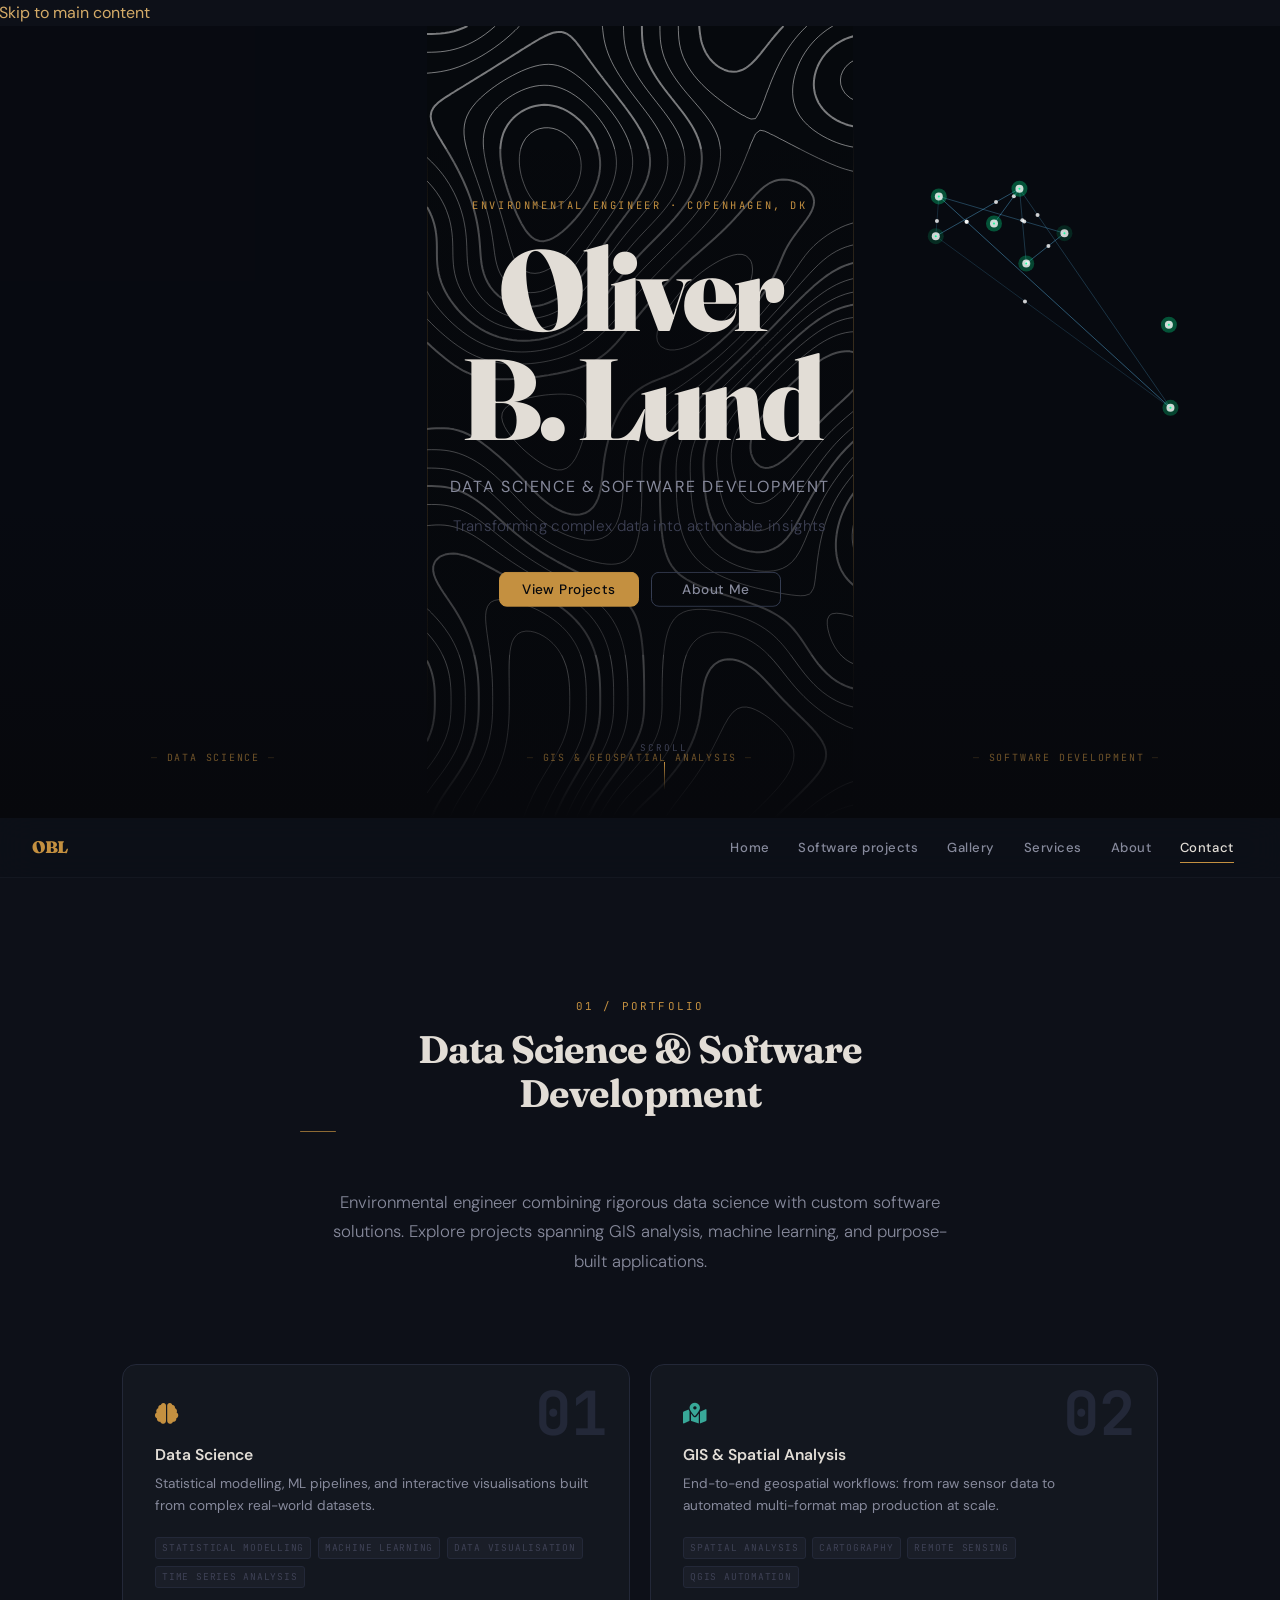
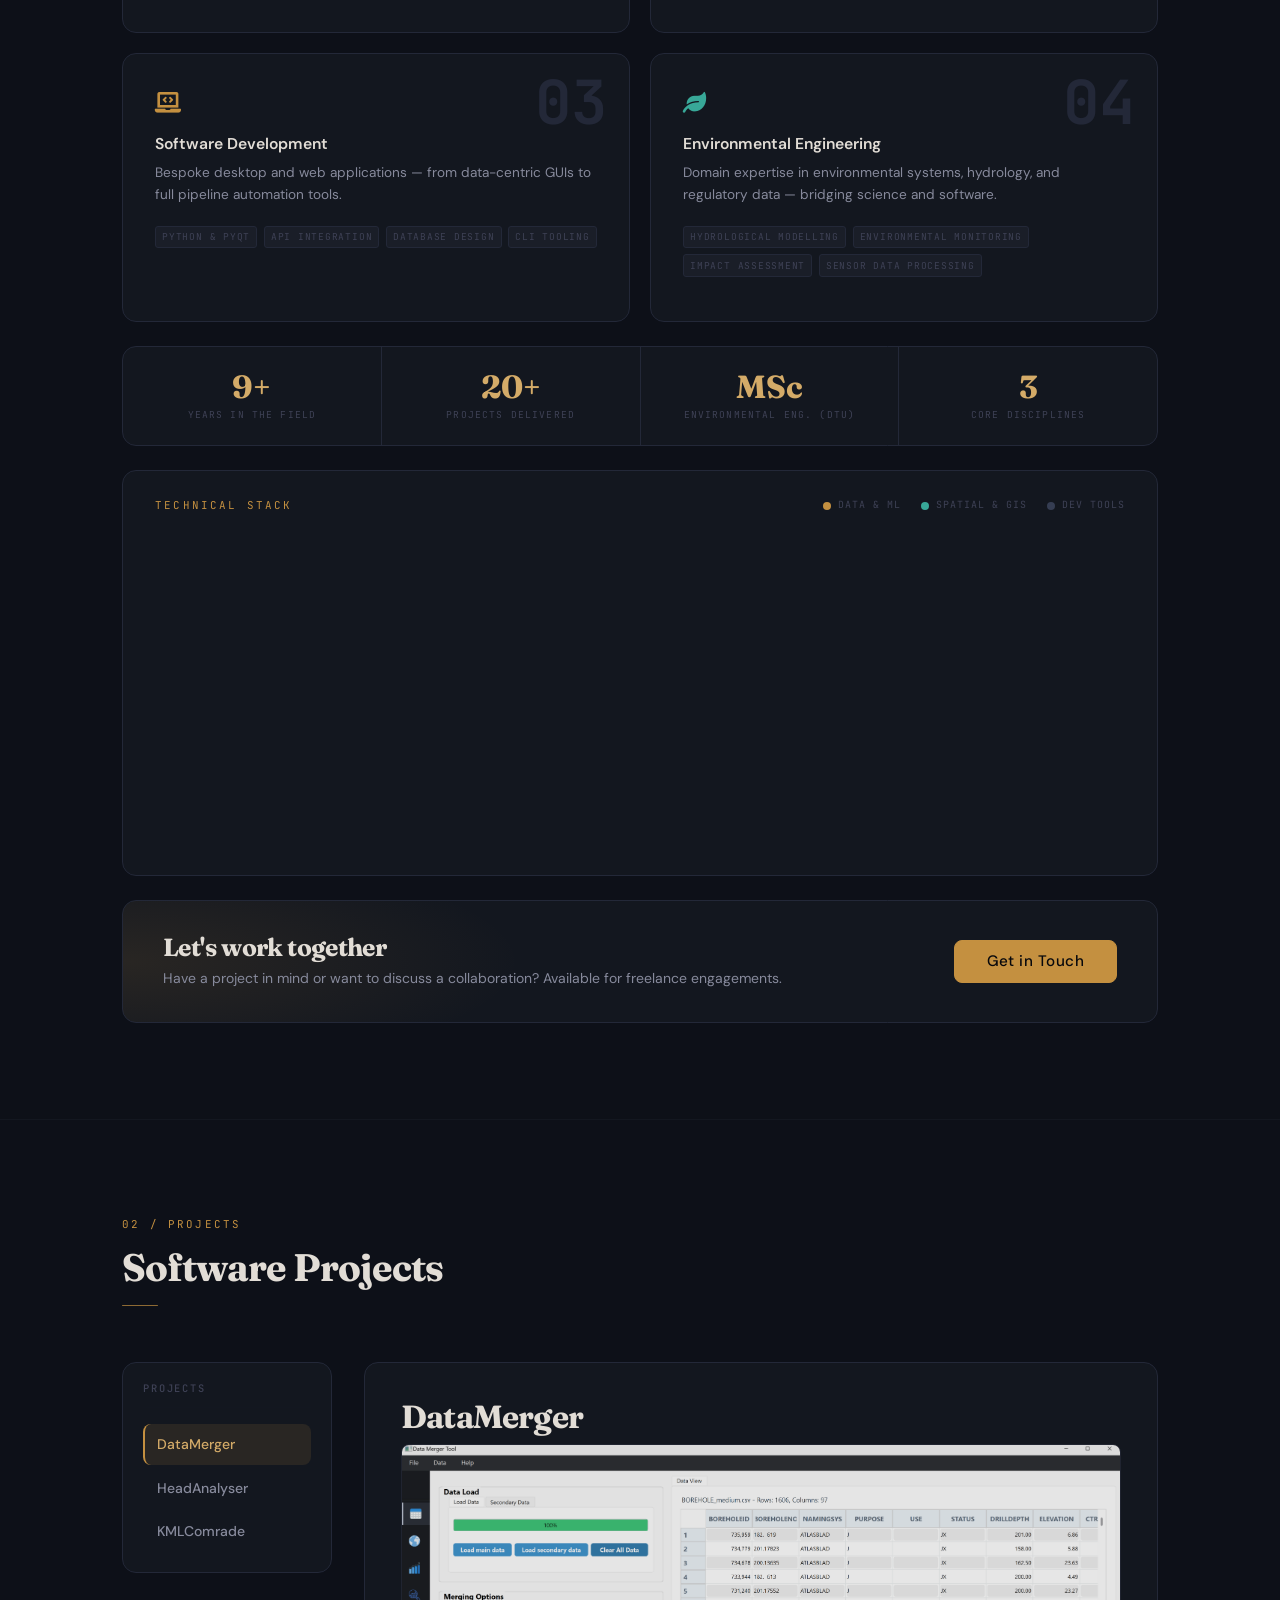
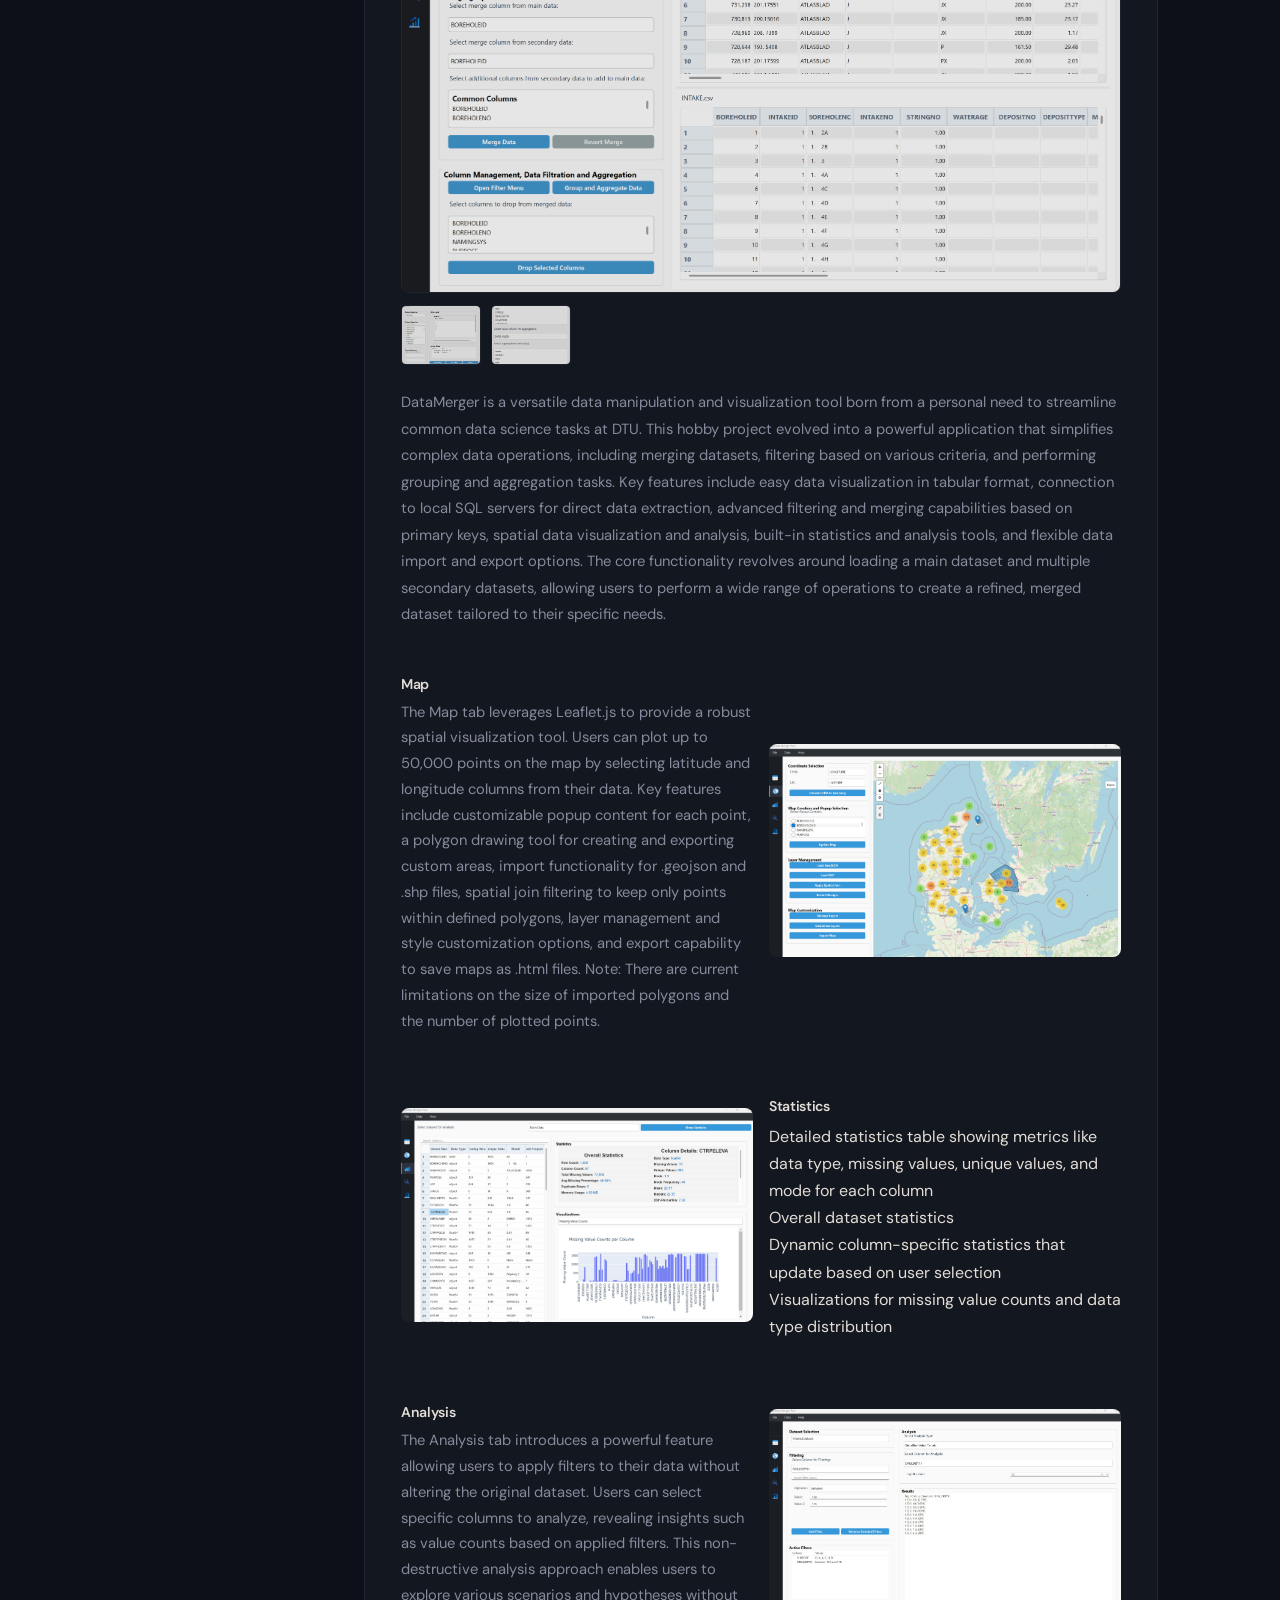
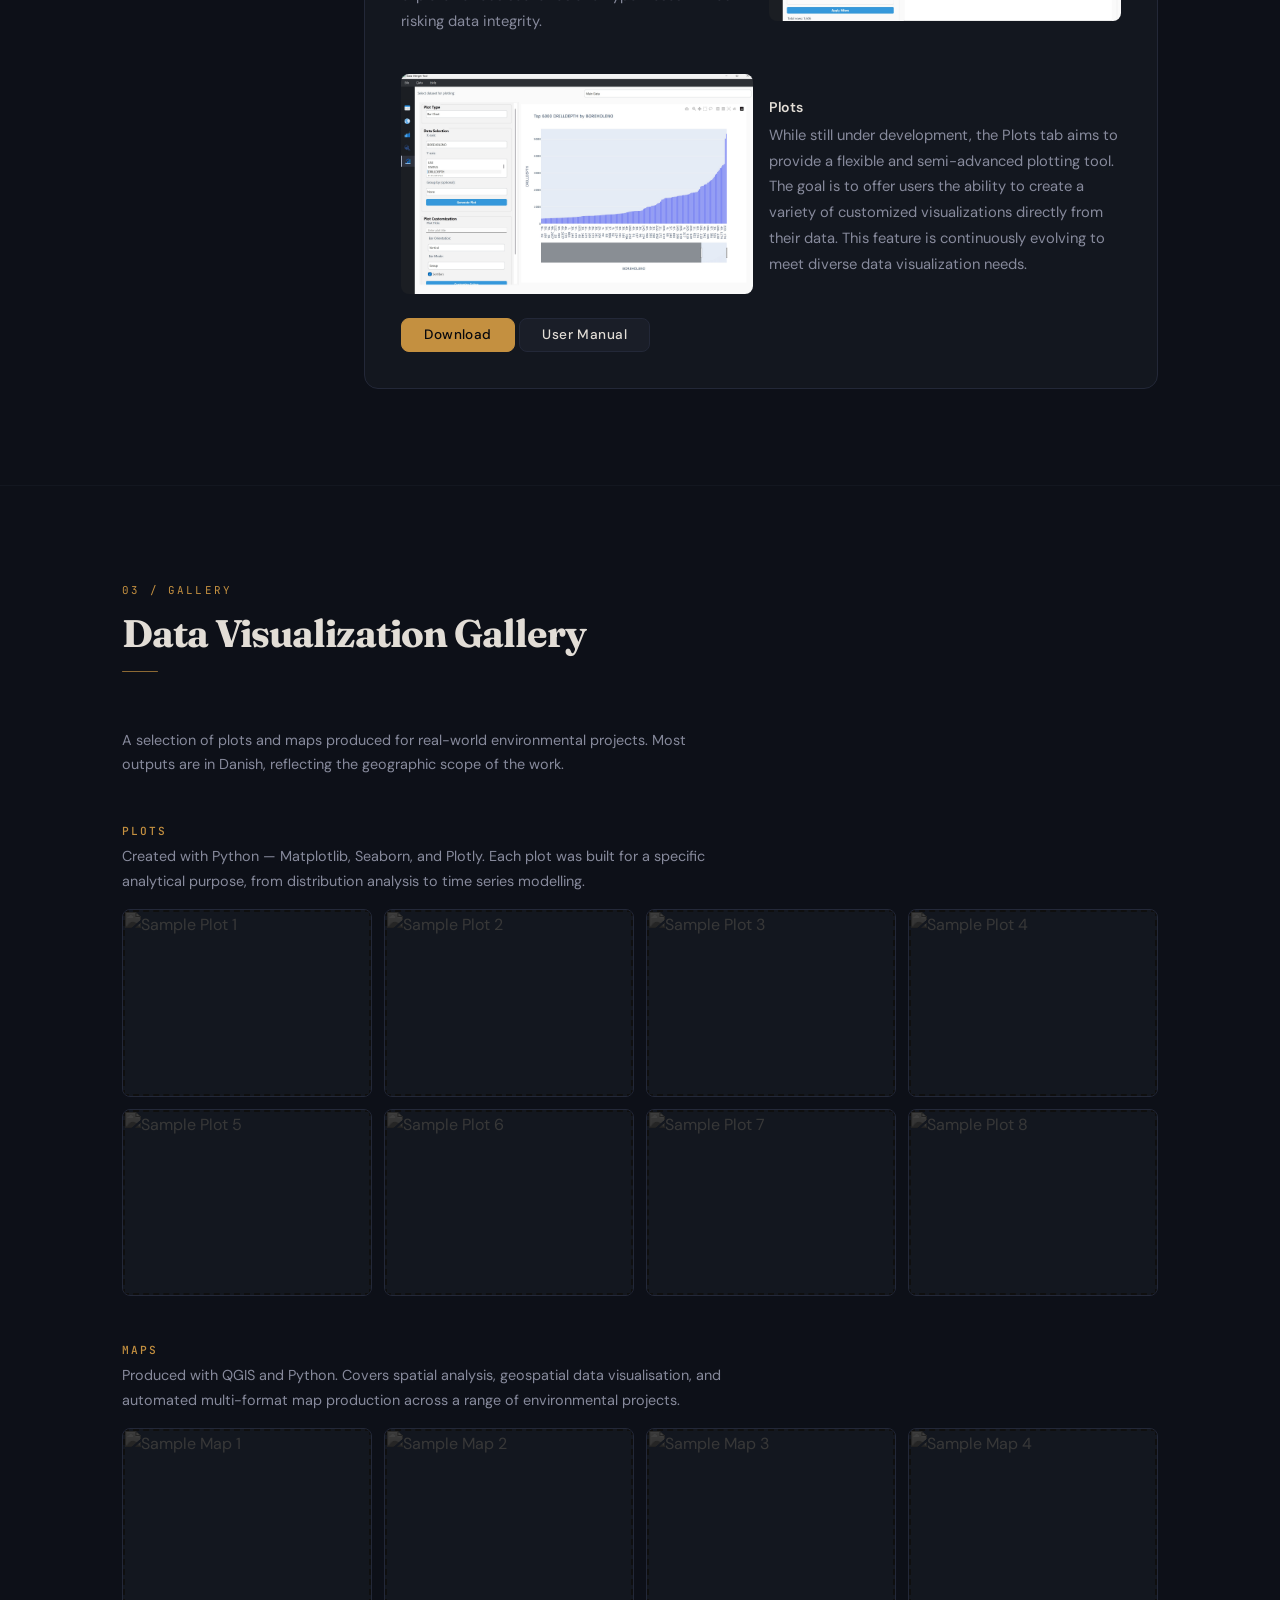
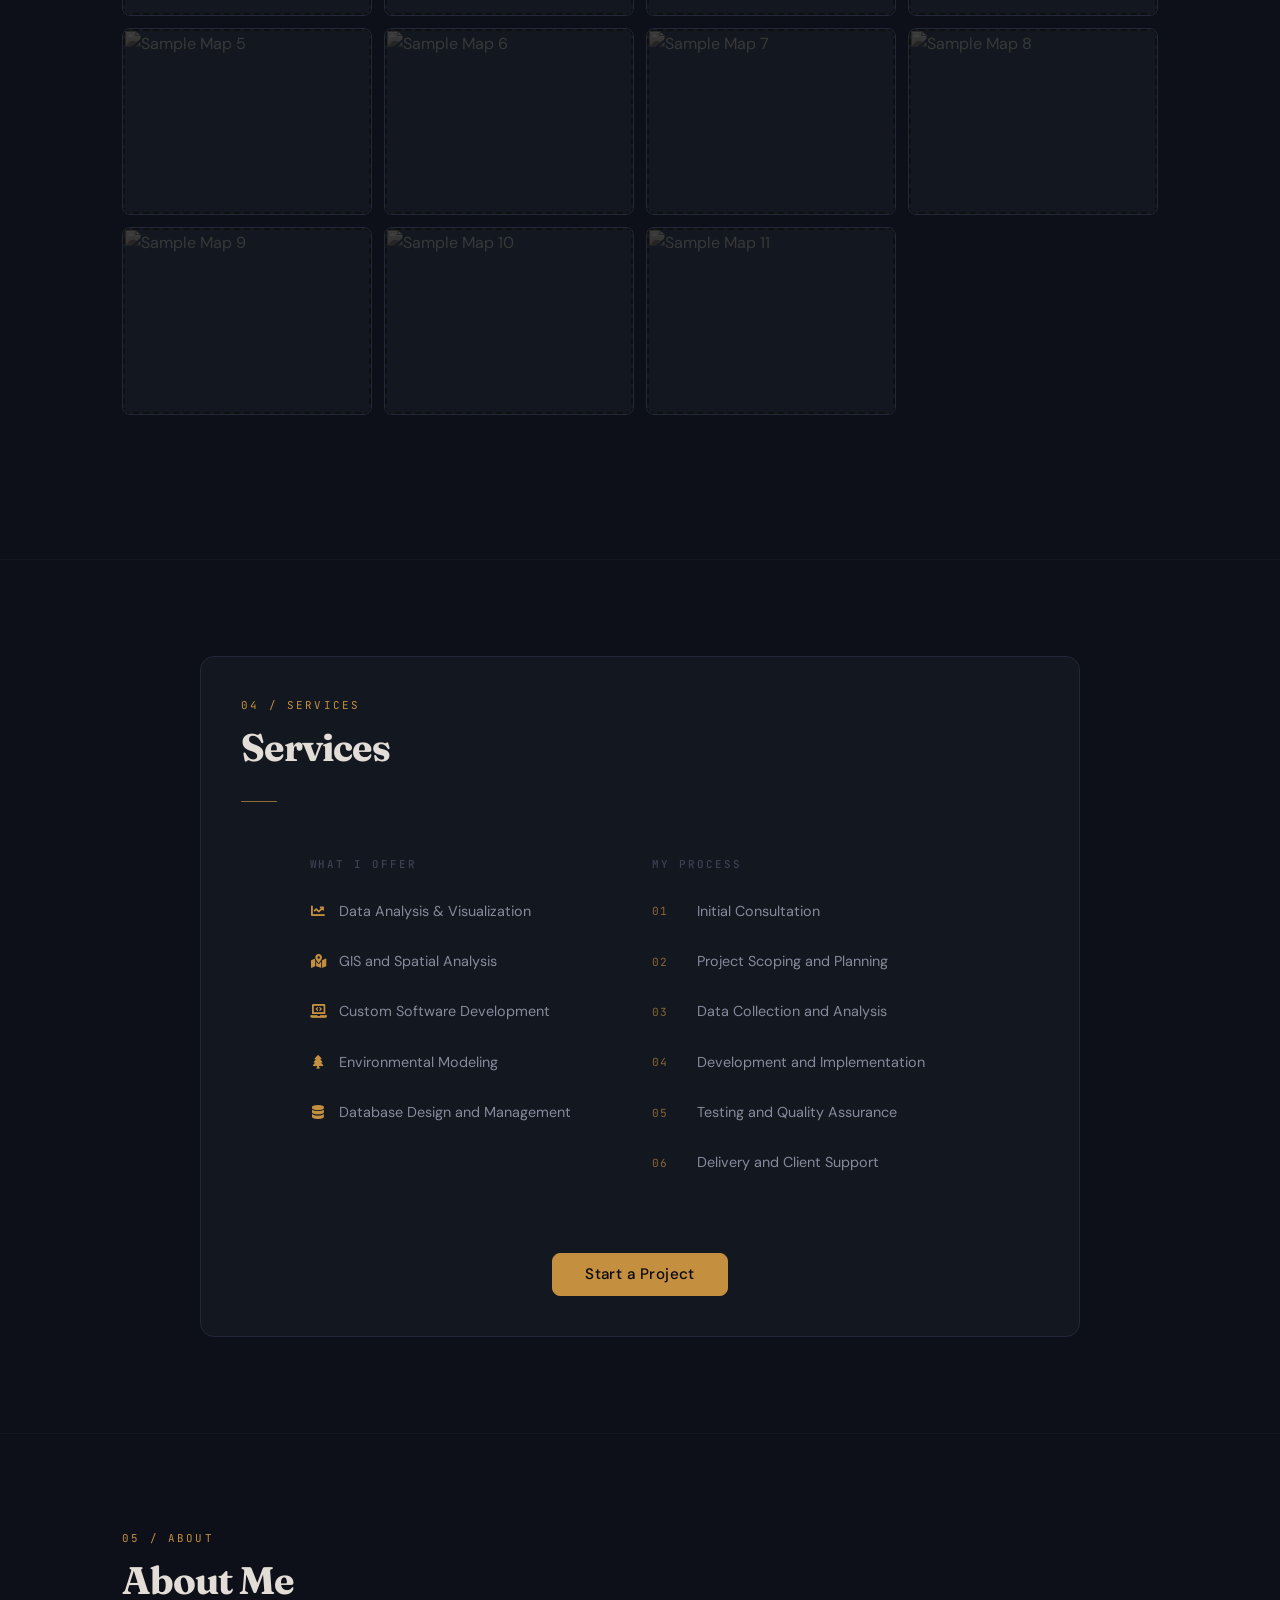
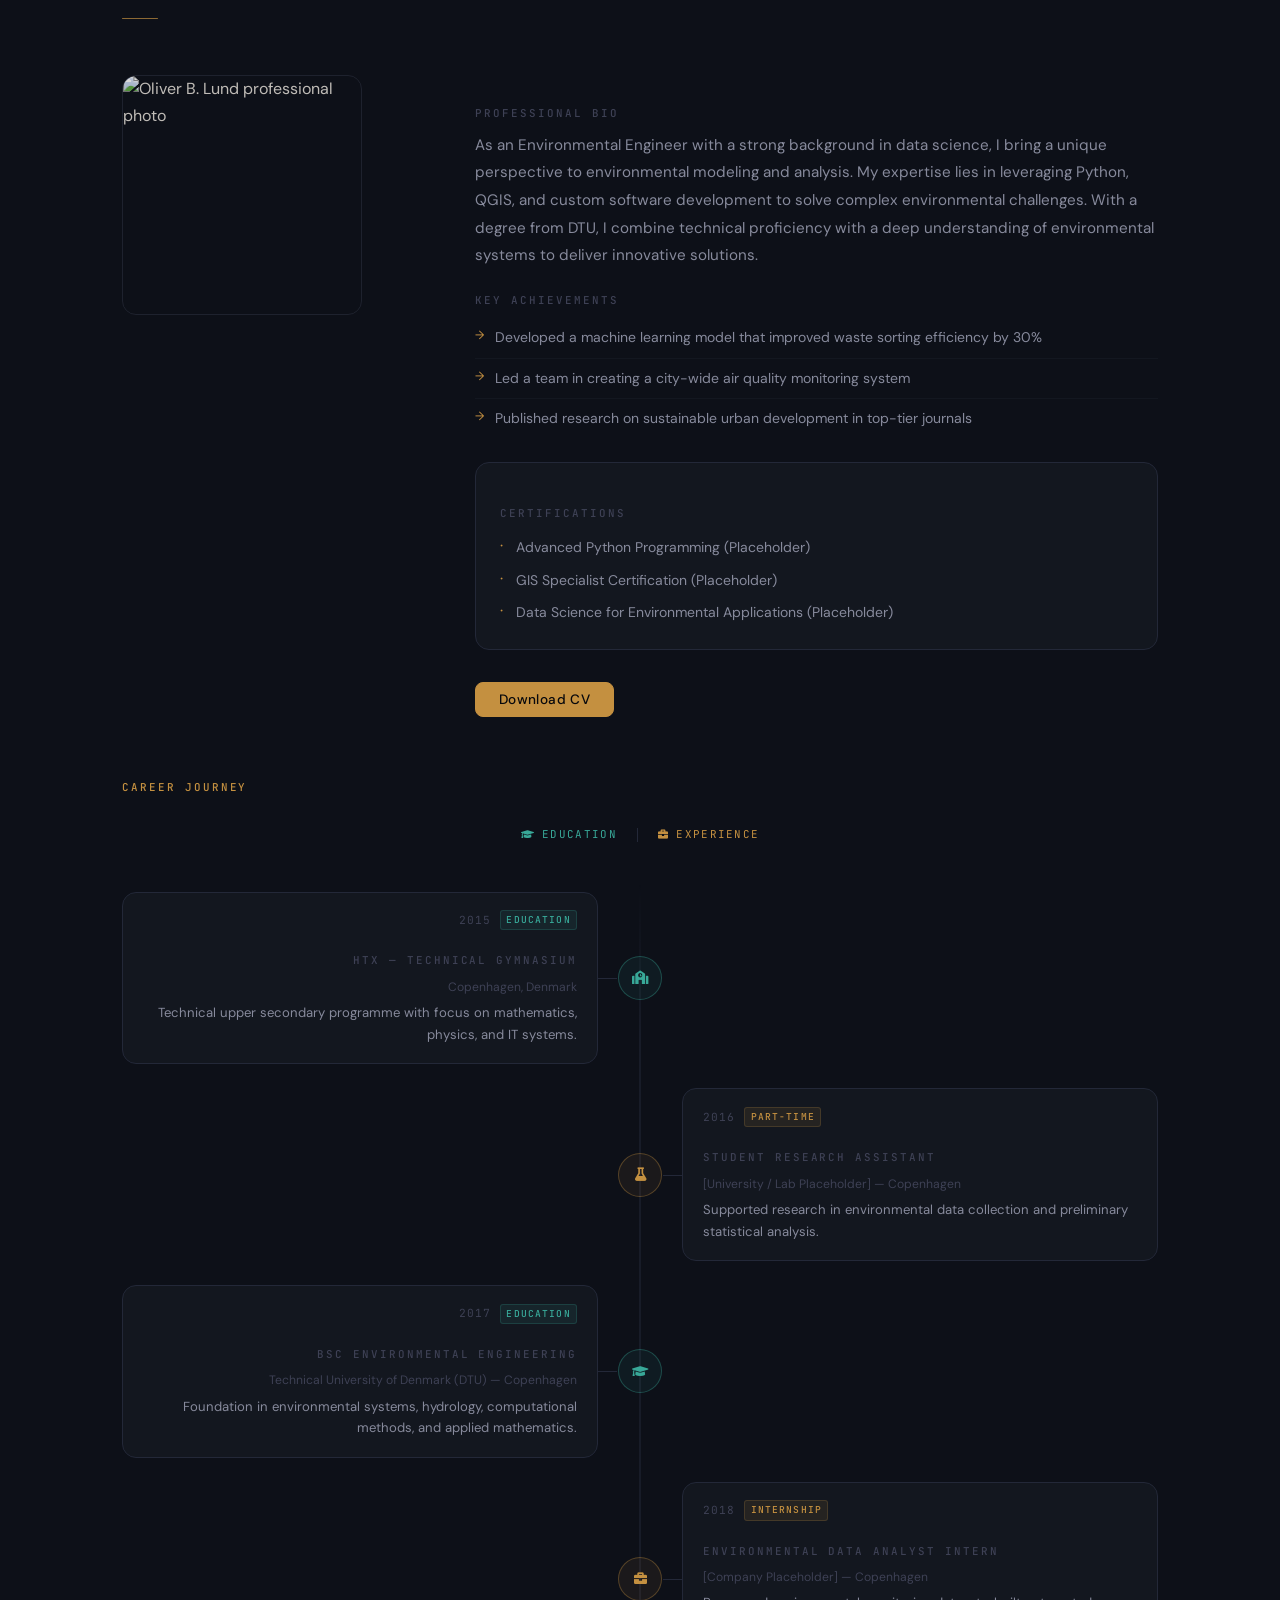
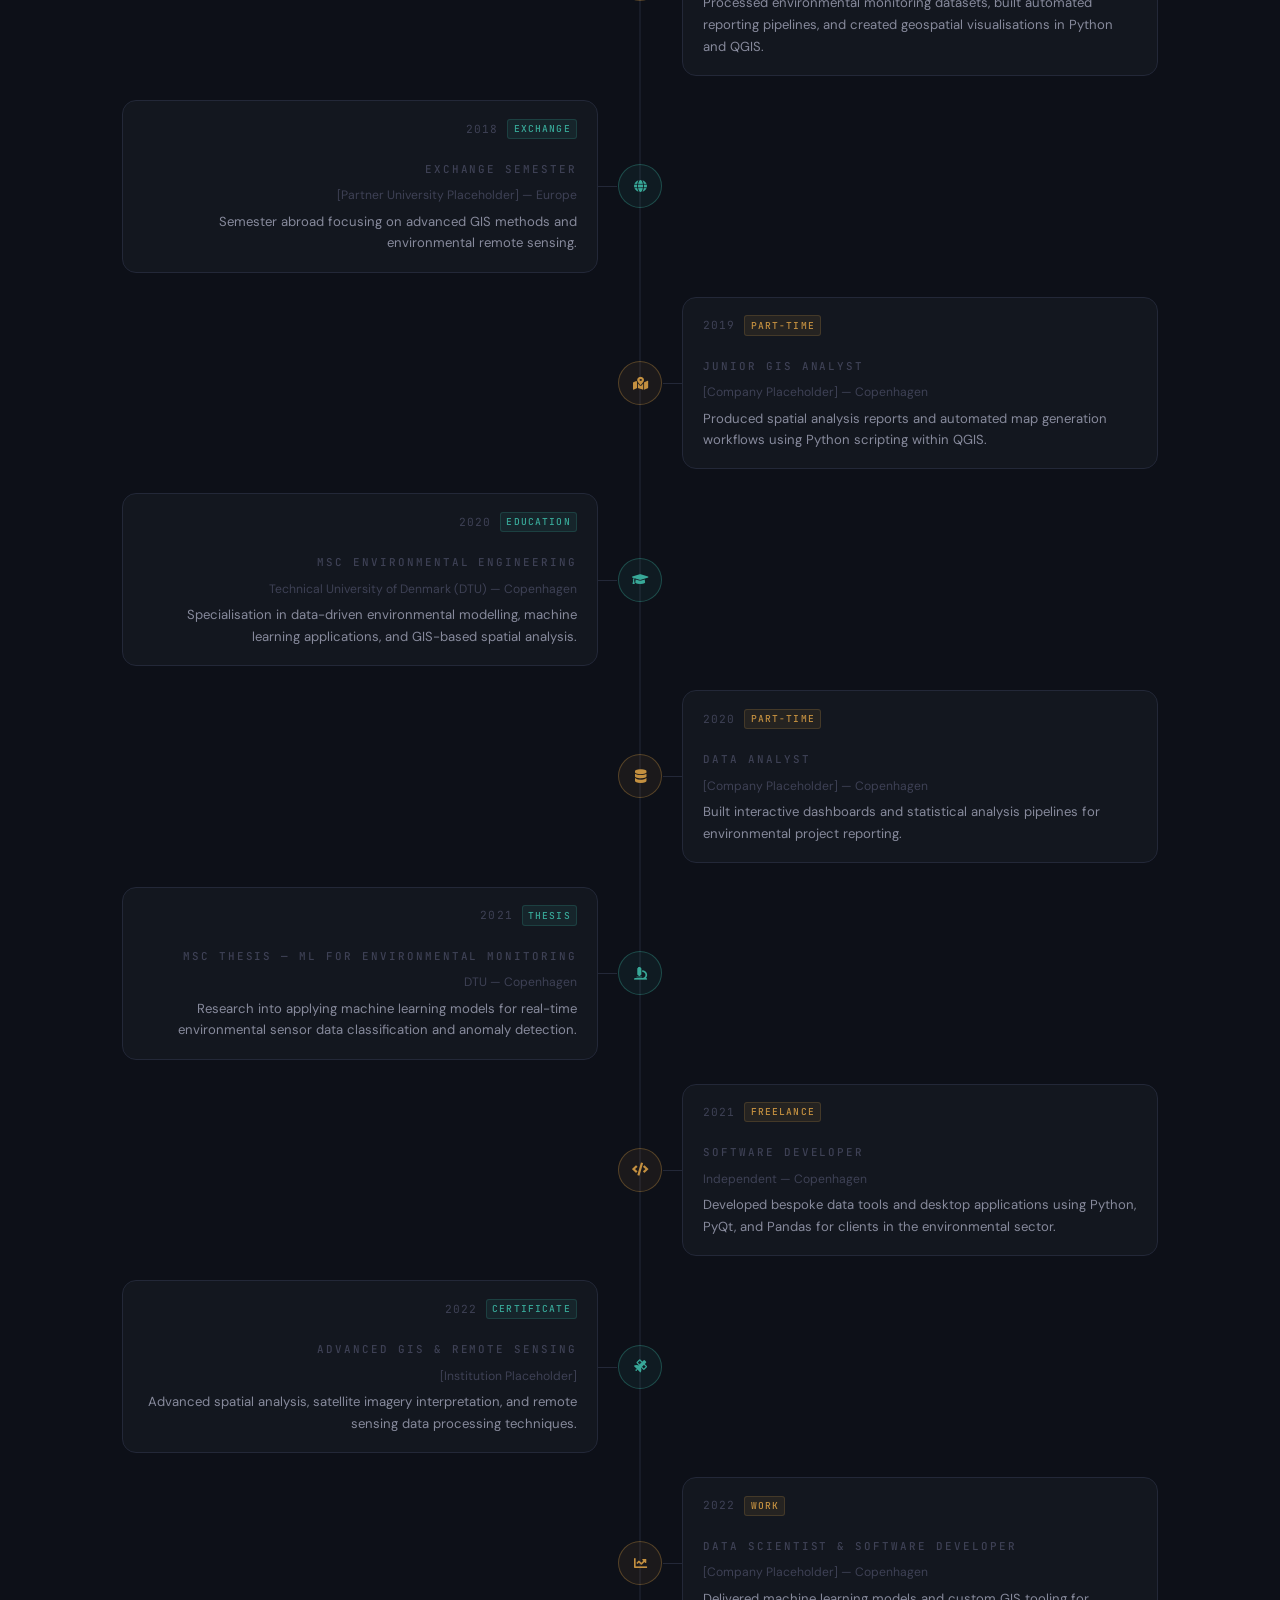
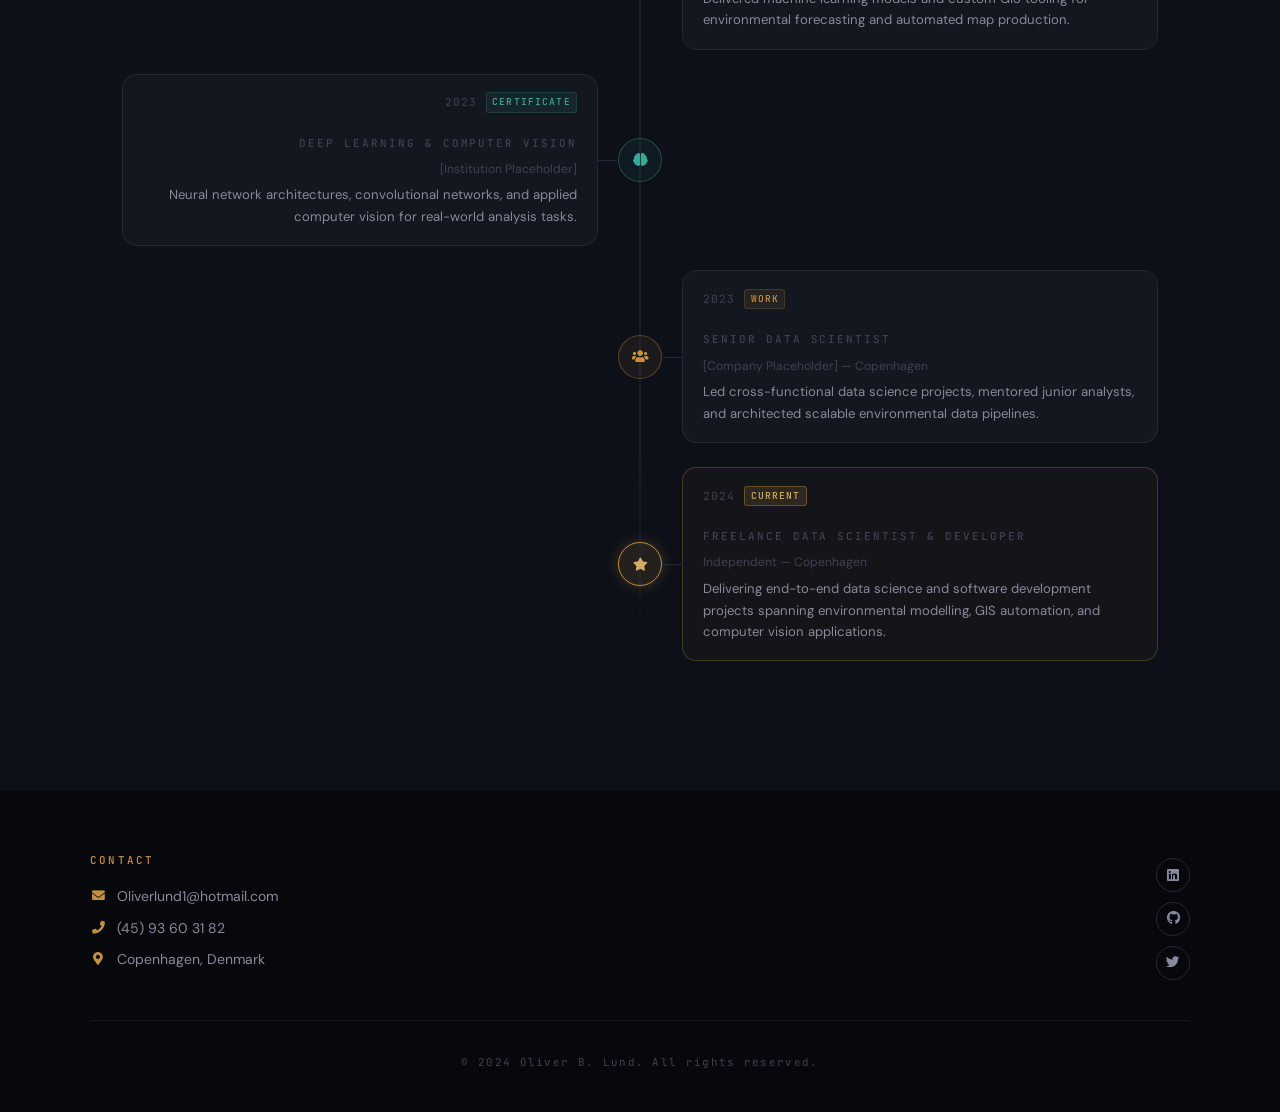
==== commit 08328ccf: "Massive update" ====
--- a/index.html
+++ b/index.html
@@ -38,7 +38,7 @@
     <link rel="dns-prefetch" href="//cdnjs.cloudflare.com">
     
     <!-- Font loading optimization -->
-    <link href="https://fonts.googleapis.com/css2?family=Roboto:wght@300;400;500;700&family=Playfair+Display:wght@700&display=swap" rel="stylesheet">
+    <link href="https://fonts.googleapis.com/css2?family=Fraunces:ital,opsz,wght@0,9..144,300;0,9..144,600;0,9..144,900;1,9..144,300&family=DM+Sans:ital,opsz,wght@0,9..40,300;0,9..40,400;0,9..40,500;0,9..40,600;1,9..40,300&family=JetBrains+Mono:wght@400;500&display=swap" rel="stylesheet">
     
     <!-- Critical CSS should be inlined, loading others with appropriate priority -->
     <link href="https://cdnjs.cloudflare.com/ajax/libs/font-awesome/5.15.3/css/all.min.css" rel="stylesheet">
@@ -47,6 +47,8 @@
     
     <!-- Local CSS files -->
     <link href="css/main.css" rel="stylesheet">
+    <!-- Backdrop module (swap this line to test different backdrops) -->
+    <link href="css/backdrops/backdrop-network.css" rel="stylesheet">
     <link href="css/header.css" rel="stylesheet">
     <link href="css/navigation.css" rel="stylesheet">
     <link href="css/projects.css" rel="stylesheet">
@@ -90,51 +92,34 @@
     </script>
     
     <style>
-        /* Critical CSS - inline for performance */
+        /* Critical CSS — inline for fast paint */
+        :root { --nav-height: 60px; }
+        body { background: #0D1018; color: #E2DDD6; }
+        body.loading { opacity: 0; }
+
         #gis-canvas {
-            width: 100%;
-            height: 100%;
-            position: absolute;
-            top: 0;
-            left: 0;
+            width: 100%; height: 100%;
+            position: absolute; top: 0; left: 0;
             background: transparent;
         }
-        
+
         .particle-section {
             position: relative;
-            width: 33.33%;
-            height: 100%;
+            width: 33.33%; height: 100%;
             overflow: hidden;
         }
-        
-        /* Loading state */
-        .loading {
-            opacity: 0;
-            transition: opacity 0.3s ease;
-        }
-        
-        .loaded {
-            opacity: 1;
-        }
-        
-        /* Optimize images */
-        img {
-            max-width: 100%;
-            height: auto;
-        }
-        
-        .lazy-image {
-            opacity: 0;
-            transition: opacity 0.3s ease;
-        }
-        
-        .lazy-image.loaded {
-            opacity: 1;
-        }
+
+        img { max-width: 100%; height: auto; }
+
+        .lazy-image { opacity: 0; transition: opacity 0.35s ease; }
+        .lazy-image.loaded { opacity: 1; }
     </style>
 </head>
 
 <body class="loading">
+    <!-- Backdrop network — swappable visual layer -->
+    <div id="bg-particles" aria-hidden="true"></div>
+
     <!-- Skip to main content for accessibility -->
     <a href="#main" class="sr-only sr-only-focusable">Skip to main content</a>
     
@@ -145,12 +130,17 @@
             </div>
             <div class="particle-section" id="gis-animation" aria-label="GIS geospatial analysis animation">
                 <canvas id="gis-canvas" aria-hidden="true"></canvas>
-                <div class="section-label">GIS & geospatial analysis</div>
                 <div class="header-text">
-                    <h1>Oliver B. Lund</h1>
-                    <p>Data Science & Analytics Projects</p>
+                    <span class="header-eyebrow">Environmental Engineer &middot; Copenhagen, DK</span>
+                    <h1>Oliver<br>B.&nbsp;Lund</h1>
+                    <p class="header-subtitle">Data Science &amp; Software Development</p>
                     <p class="tagline">Transforming complex data into actionable insights</p>
-                </div>
+                    <div class="header-cta">
+                        <a href="#projects" class="btn btn-gold">View Projects</a>
+                        <a href="#about" class="btn btn-outline">About Me</a>
+                    </div>
+                </div>
+                <div class="section-label">GIS &amp; geospatial analysis</div>
             </div>
             <div class="particle-section" id="earth-animation" aria-label="Software development animation">
                 <canvas id="treeCanvas" aria-hidden="true"></canvas>
@@ -158,9 +148,14 @@
                 <div class="section-label">Software development</div>
             </div>
         </div>
+        <div class="scroll-indicator" aria-hidden="true">
+            <span>Scroll</span>
+            <div class="scroll-line"></div>
+        </div>
     </header>
 
     <nav class="navbar" role="navigation" aria-label="Main navigation">
+        <a href="#home" class="nav-brand" aria-label="Oliver B. Lund — Home">OBL</a>
         <ul class="nav-list">
             <li class="nav-item"><a href="#home" class="nav-link active" aria-current="page">Home</a></li>
             <li class="nav-item"><a href="#projects" class="nav-link">Software projects</a></li>
@@ -172,337 +167,129 @@
     </nav>
 
     <main id="main" role="main">
-        <section id="home" class="page-section active">
+        <section id="home" class="page-section">
             <div class="container">
-                <header>
-                    <h1>Welcome to My Data Science Portfolio</h1>
-                    <p class="intro">Explore my journey through data science and analytics projects.</p>
-                </header>
-
-                <div class="expertise-section mb-5 bg-light p-4 rounded">
-                    <h2>My Expertise</h2>
-                    <p class="text-center mb-4">With a strong background in statistics and programming, I specialize in
-                        turning complex data into actionable insights. My approach combines rigorous analysis with
-                        creative problem-solving to deliver tailored solutions for businesses and researchers alike.</p>
-
-                    <div class="row">
-                        <div class="col-md-4 mb-4">
-                            <article class="specialty-card h-100 p-3 bg-white rounded shadow-sm">
-                                <h3><i class="fas fa-database me-2" aria-hidden="true"></i>Data Science and Analytics</h3>
-                                <p>Expertise in handling large datasets, performing complex data operations such as
-                                    filtering and merging, and creating insightful visualizations. Proficient in working
-                                    with both local files and databases to extract meaningful insights.</p>
-                            </article>
-                        </div>
-                        <div class="col-md-4 mb-4">
-                            <article class="specialty-card h-100 p-3 bg-white rounded shadow-sm">
-                                <h3><i class="fas fa-map-marked-alt me-2" aria-hidden="true"></i>Automated Map Creation</h3>
-                                <p>Specialized in creating maps with spatial data, with a focus on automating the map
-                                    creation process. Using Python within QGIS to efficiently produce multiple
-                                    high-quality maps, streamlining geospatial analysis and visualization.</p>
-                            </article>
-                        </div>
-                        <div class="col-md-4 mb-4">
-                            <article class="specialty-card h-100 p-3 bg-white rounded shadow-sm">
-                                <h3><i class="fas fa-laptop-code me-2" aria-hidden="true"></i>Custom Software Development</h3>
-                                <p>Proficient in creating bespoke software solutions using Python. Experienced in
-                                    developing both backend and frontend components with libraries like Tkinter and
-                                    PyQt, delivering user-friendly applications for data analysis and visualization.</p>
-                            </article>
-                        </div>
-                    </div>
-                    
-                    <section class="expertise-section">
-                        <h2>Areas of Expertise</h2>
-                        
-                        <article class="expertise-item row align-items-center mb-5">
-                            <div class="col-md-6 order-md-2">
-                                <img src="Images/Gallery/Plots/plot1.png" alt="Data Science visualization example showing statistical analysis" class="img-fluid rounded lazy-image" loading="lazy">
-                            </div>
-                            <div class="col-md-6 order-md-1">
-                                <h3>Data Science</h3>
-                                <p>Leveraging advanced analytics and machine learning to extract insights from complex datasets. Proficient in Python, R, and various data visualization tools.</p>
-                                <ul class="list-unstyled">
-                                    <li><i class="fas fa-check-circle" aria-hidden="true"></i> Statistical Analysis</li>
-                                    <li><i class="fas fa-check-circle" aria-hidden="true"></i> Machine Learning</li>
-                                    <li><i class="fas fa-check-circle" aria-hidden="true"></i> Data Visualization</li>
-                                </ul>
-                            </div>
-                        </article>
-            
-                        <article class="expertise-item row align-items-center mb-5">
-                            <div class="col-md-6">
-                                <img src="https://via.placeholder.com/400x300?text=GIS+Analysis" alt="GIS spatial analysis example" class="img-fluid rounded lazy-image" loading="lazy">
-                            </div>
-                            <div class="col-md-6">
-                                <h3>GIS</h3>
-                                <p>Expertise in spatial analysis and cartography using advanced GIS tools. Creating insightful maps and conducting geospatial analysis for environmental projects.</p>
-                                <ul class="list-unstyled">
-                                    <li><i class="fas fa-check-circle" aria-hidden="true"></i> Spatial Analysis</li>
-                                    <li><i class="fas fa-check-circle" aria-hidden="true"></i> Cartography</li>
-                                    <li><i class="fas fa-check-circle" aria-hidden="true"></i> Remote Sensing</li>
-                                </ul>
-                            </div>
-                        </article>
-            
-                        <article class="expertise-item row align-items-center mb-5">
-                            <div class="col-md-6 order-md-2">
-                                <img src="https://via.placeholder.com/400x300?text=Software+Development" alt="Software development illustration" class="img-fluid rounded lazy-image" loading="lazy">
-                            </div>
-                            <div class="col-md-6 order-md-1">
-                                <h3>Software Development</h3>
-                                <p>Developing custom software solutions for environmental and data analysis needs. Proficient in multiple programming languages and software design principles.</p>
-                                <ul class="list-unstyled">
-                                    <li><i class="fas fa-check-circle" aria-hidden="true"></i> Python Development</li>
-                                    <li><i class="fas fa-check-circle" aria-hidden="true"></i> API Integration</li>
-                                    <li><i class="fas fa-check-circle" aria-hidden="true"></i> Database Management</li>
-                                </ul>
-                            </div>
-                        </article>
-            
-                        <article class="expertise-item row align-items-center">
-                            <div class="col-md-6">
-                                <img src="https://via.placeholder.com/400x300?text=Web+Development" alt="Web development example" class="img-fluid rounded lazy-image" loading="lazy">
-                            </div>
-                            <div class="col-md-6">
-                                <h3>Web Development</h3>
-                                <p>Creating responsive and interactive web applications. Skilled in front-end and back-end technologies to build comprehensive web solutions.</p>
-                                <ul class="list-unstyled">
-                                    <li><i class="fas fa-check-circle" aria-hidden="true"></i> HTML/CSS/JavaScript</li>
-                                    <li><i class="fas fa-check-circle" aria-hidden="true"></i> Responsive Design</li>
-                                    <li><i class="fas fa-check-circle" aria-hidden="true"></i> Web Application Development</li>
-                                </ul>
-                            </div>
-                        </article>
-                    </section>
-                </div>
-
-                <section class="featured-projects bg-light" aria-labelledby="featured-projects-heading">
-                    <div class="container">
-                        <h2 id="featured-projects-heading"><i class="fas fa-star text-primary me-2" aria-hidden="true"></i>Featured Software Projects</h2>
-                        <div class="project-carousel position-relative" role="region" aria-label="Featured projects carousel">
-                            <button
-                                class="carousel-arrow prev btn btn-light rounded-circle position-absolute top-50 start-0 translate-middle-y"
-                                aria-label="Previous project"
-                                type="button">
-                                <i class="fas fa-chevron-left" aria-hidden="true"></i>
-                            </button>
-                            <div class="project-cards-container">
-                                <div class="project-cards">
-                                    <article class="project-card shadow-sm rounded overflow-hidden" data-aos="fade-up">
-                                        <img data-src="Images/DataMerger/DataMerger.jpg" alt="DataMerger application interface" class="img-fluid lazy-image" loading="lazy">
-                                        <div class="project-card-content p-3">
-                                            <h3>DataMerger</h3>
-                                            <p>Efficient tool for various data related tasks.
-                                                Load either local files or from locally hosted SQL database.
-                                                Allows for many filtering options, including spatial filters with
-                                                in-built map for spatial data.
-                                                Statistics and plots are also available.</p>
-                                            <a href="#projects" class="btn btn-outline-primary mb-2"
-                                                data-project="datamerger">Learn More</a>
-                                            <div class="project-tags">
-                                                <span class="tag badge bg-light text-dark me-1">Python</span>
-                                                <span class="tag badge bg-light text-dark">Pandas</span>
-                                                <span class="tag badge bg-light text-dark">SQL</span>
-                                                <span class="tag badge bg-light text-dark">PyQt6</span>
-                                            </div>
-                                        </div>
-                                    </article>
-                                    <article class="project-card shadow-sm rounded overflow-hidden" data-aos="fade-up">
-                                        <img data-src="https://via.placeholder.com/400x300?text=HeadAnalyser" alt="HeadAnalyser application interface" class="img-fluid lazy-image" loading="lazy">
-                                        <div class="project-card-content p-3">
-                                            <h3>HeadAnalyser</h3>
-                                            <p>Advanced tool for analyzing head movements</p>
-                                            <a href="#projects" class="btn btn-outline-primary mb-2"
-                                                data-project="headanalyser">Learn More</a>
-                                            <div class="project-tags">
-                                                <span class="tag badge bg-light text-dark me-1">Python</span>
-                                                <span class="tag badge bg-light text-dark me-1">OpenCV</span>
-                                                <span class="tag badge bg-light text-dark">TensorFlow</span>
-                                            </div>
-                                        </div>
-                                    </article>
-                                    <article class="project-card shadow-sm rounded overflow-hidden" data-aos="fade-up">
-                                        <img data-src="https://via.placeholder.com/400x300?text=KMLComrade" alt="KMLComrade application interface" class="img-fluid lazy-image" loading="lazy">
-                                        <div class="project-card-content p-3">
-                                            <h3>KMLComrade</h3>
-                                            <p>Environmental monitoring and data analysis platform</p>
-                                            <a href="#projects" class="btn btn-outline-primary mb-2"
-                                                data-project="kmlcomrade">Learn More</a>
-                                            <div class="project-tags">
-                                                <span class="tag badge bg-light text-dark me-1">Python</span>
-                                                <span class="tag badge bg-light text-dark me-1">KML</span>
-                                                <span class="tag badge bg-light text-dark">GIS</span>
-                                            </div>
-                                        </div>
-                                    </article>
-                                    <article class="project-card shadow-sm rounded overflow-hidden" data-aos="fade-up">
-                                        <img data-src="https://via.placeholder.com/400x300?text=ClimateViz" alt="ClimateViz application interface" class="img-fluid lazy-image" loading="lazy">
-                                        <div class="project-card-content p-3">
-                                            <h3>ClimateViz</h3>
-                                            <p>Interactive climate data visualization tool</p>
-                                            <a href="#projects" class="btn btn-outline-primary mb-2"
-                                                data-project="climateviz">Learn More</a>
-                                            <div class="project-tags">
-                                                <span class="tag badge bg-light text-dark me-1">D3.js</span>
-                                                <span class="tag badge bg-light text-dark me-1">React</span>
-                                                <span class="tag badge bg-light text-dark">Python</span>
-                                            </div>
-                                        </div>
-                                    </article>
-                                    <article class="project-card shadow-sm rounded overflow-hidden" data-aos="fade-up">
-                                        <img data-src="https://via.placeholder.com/400x300?text=BiodiverSim" alt="BiodiverSim application interface" class="img-fluid lazy-image" loading="lazy">
-                                        <div class="project-card-content p-3">
-                                            <h3>BiodiverSim</h3>
-                                            <p>Biodiversity simulation and prediction model</p>
-                                            <a href="#projects" class="btn btn-outline-primary mb-2"
-                                                data-project="biodiversim">Learn More</a>
-                                            <div class="project-tags">
-                                                <span class="tag badge bg-light text-dark me-1">Python</span>
-                                                <span class="tag badge bg-light text-dark me-1">SciPy</span>
-                                                <span class="tag badge bg-light text-dark">Matplotlib</span>
-                                            </div>
-                                        </div>
-                                    </article>
-                                </div>
-                            </div>
-                            <button
-                                class="carousel-arrow next btn btn-light rounded-circle position-absolute top-50 end-0 translate-middle-y"
-                                aria-label="Next project"
-                                type="button">
-                                <i class="fas fa-chevron-right" aria-hidden="true"></i>
-                            </button>
-                        </div>
-                    </div>
-                </section>
-
-                <section class="featured-plots bg-light" aria-labelledby="featured-plots-heading">
-                    <div class="container">
-                        <h2 id="featured-plots-heading"><i class="fas fa-chart-line text-primary me-2" aria-hidden="true"></i>Featured Plots</h2>
-                        <div class="plot-carousel position-relative" role="region" aria-label="Featured plots carousel">
-                            <button
-                                class="carousel-arrow prev btn btn-light rounded-circle position-absolute top-50 start-0 translate-middle-y"
-                                aria-label="Previous plot"
-                                type="button">
-                                <i class="fas fa-chevron-left" aria-hidden="true"></i>
-                            </button>
-                            <div class="plot-cards-container">
-                                <div class="plot-cards">
-                                    <article class="plot-card shadow-sm rounded overflow-hidden" data-aos="fade-up">
-                                        <img data-src="Images/Gallery/Plots/plot1.png" alt="Data distribution analysis visualization"
-                                            class="img-fluid lazy-image" loading="lazy">
-                                        <div class="plot-card-content p-3">
-                                            <h3>Data Distribution Analysis</h3>
-                                            <p>Visualizing complex data distributions</p>
-                                            <a href="#gallery" class="btn btn-outline-primary mb-2">View Gallery</a>
-                                        </div>
-                                    </article>
-                                    <article class="plot-card shadow-sm rounded overflow-hidden" data-aos="fade-up">
-                                        <img data-src="Images/Gallery/Plots/plot2.png" alt="Time series analysis visualization"
-                                            class="img-fluid lazy-image" loading="lazy">
-                                        <div class="plot-card-content p-3">
-                                            <h3>Time Series Analysis</h3>
-                                            <p>Analyzing trends over time</p>
-                                            <a href="#gallery" class="btn btn-outline-primary mb-2">View Gallery</a>
-                                        </div>
-                                    </article>
-                                    <article class="plot-card shadow-sm rounded overflow-hidden" data-aos="fade-up">
-                                        <img data-src="Images/Gallery/Plots/plot3.png" alt="Statistical correlation analysis"
-                                            class="img-fluid lazy-image" loading="lazy">
-                                        <div class="plot-card-content p-3">
-                                            <h3>Correlation Analysis</h3>
-                                            <p>Exploring relationships between variables</p>
-                                            <a href="#gallery" class="btn btn-outline-primary mb-2">View Gallery</a>
-                                        </div>
-                                    </article>
-                                    <article class="plot-card shadow-sm rounded overflow-hidden" data-aos="fade-up">
-                                        <img data-src="Images/Gallery/Plots/plot4.png" alt="Predictive modeling visualization"
-                                            class="img-fluid lazy-image" loading="lazy">
-                                        <div class="plot-card-content p-3">
-                                            <h3>Predictive Modeling</h3>
-                                            <p>Machine learning model performance</p>
-                                            <a href="#gallery" class="btn btn-outline-primary mb-2">View Gallery</a>
-                                        </div>
-                                    </article>
-                                </div>
-                            </div>
-                            <button
-                                class="carousel-arrow next btn btn-light rounded-circle position-absolute top-50 end-0 translate-middle-y"
-                                aria-label="Next plot"
-                                type="button">
-                                <i class="fas fa-chevron-right" aria-hidden="true"></i>
-                            </button>
-                        </div>
-                    </div>
-                </section>
-
-                <section class="featured-maps bg-light" aria-labelledby="featured-maps-heading">
-                    <div class="container">
-                        <h2 id="featured-maps-heading"><i class="fas fa-map-marked-alt text-primary me-2" aria-hidden="true"></i>Featured Maps</h2>
-                        <div class="map-carousel position-relative" role="region" aria-label="Featured maps carousel">
-                            <button
-                                class="carousel-arrow prev btn btn-light rounded-circle position-absolute top-50 start-0 translate-middle-y"
-                                aria-label="Previous map"
-                                type="button">
-                                <i class="fas fa-chevron-left" aria-hidden="true"></i>
-                            </button>
-                            <div class="map-cards-container">
-                                <div class="map-cards">
-                                    <article class="map-card shadow-sm rounded overflow-hidden" data-aos="fade-up">
-                                        <img data-src="Images/Gallery/Maps/map2.png" alt="Geospatial environmental data analysis map" class="img-fluid lazy-image" loading="lazy">
-                                        <div class="map-card-content p-3">
-                                            <h3>Geospatial Analysis</h3>
-                                            <p>Mapping environmental data across regions</p>
-                                            <a href="#gallery" class="btn btn-outline-primary mb-2">View Gallery</a>
-                                        </div>
-                                    </article>
-                                    <article class="map-card shadow-sm rounded overflow-hidden" data-aos="fade-up">
-                                        <img data-src="Images/Gallery/Maps/map4.png" alt="Urban development patterns analysis map" class="img-fluid lazy-image" loading="lazy">
-                                        <div class="map-card-content p-3">
-                                            <h3>Urban Development Patterns</h3>
-                                            <p>Analyzing city growth and land use changes</p>
-                                            <a href="#gallery" class="btn btn-outline-primary mb-2">View Gallery</a>
-                                        </div>
-                                    </article>
-                                    <article class="map-card shadow-sm rounded overflow-hidden" data-aos="fade-up">
-                                        <img data-src="Images/Gallery/Maps/map5.png" alt="Climate impact visualization map" class="img-fluid lazy-image" loading="lazy">
-                                        <div class="map-card-content p-3">
-                                            <h3>Climate Impact Visualization</h3>
-                                            <p>Illustrating climate change effects on landscapes</p>
-                                            <a href="#gallery" class="btn btn-outline-primary mb-2">View Gallery</a>
-                                        </div>
-                                    </article>
-                                    <article class="map-card shadow-sm rounded overflow-hidden" data-aos="fade-up">
-                                        <img data-src="Images/Gallery/Maps/map6.png" alt="Biodiversity hotspots mapping" class="img-fluid lazy-image" loading="lazy">
-                                        <div class="map-card-content p-3">
-                                            <h3>Biodiversity Hotspots</h3>
-                                            <p>Mapping areas of high ecological importance</p>
-                                            <a href="#gallery" class="btn btn-outline-primary mb-2">View Gallery</a>
-                                        </div>
-                                    </article>
-                                </div>
-                            </div>
-                            <button
-                                class="carousel-arrow next btn btn-light rounded-circle position-absolute top-50 end-0 translate-middle-y"
-                                aria-label="Next map"
-                                type="button">
-                                <i class="fas fa-chevron-right" aria-hidden="true"></i>
-                            </button>
-                        </div>
-                    </div>
-                </section>
-
-                <section class="cta-section text-center p-1 bg-blue rounded" aria-labelledby="cta-heading">
-                    <h2 id="cta-heading">Let's Connect</h2>
-                    <p>Interested in collaborating or have a project in mind?</p>
-                    <a href="#contact" class="btn btn-primary btn-lg">Get in Touch</a>
-                </section>
+                <div class="section-intro">
+                    <div class="section-header">
+                        <span class="section-num">01 / Portfolio</span>
+                        <h2>Data Science &amp; Software Development</h2>
+                        <div class="section-rule"></div>
+                    </div>
+                    <p class="intro">Environmental engineer combining rigorous data science with custom software solutions. Explore projects spanning GIS analysis, machine learning, and purpose-built applications.</p>
+                </div>
+
+                <!-- ── Expertise Pillars ──────────────────────────────── -->
+                <div class="expertise-pillars">
+                    <article class="pillar-card" data-aos="fade-up" data-aos-delay="0">
+                        <span class="pillar-num">01</span>
+                        <div class="pillar-icon"><i class="fas fa-brain" aria-hidden="true"></i></div>
+                        <h3>Data Science</h3>
+                        <p>Statistical modelling, ML pipelines, and interactive visualisations built from complex real-world datasets.</p>
+                        <ul class="pillar-skills">
+                            <li>Statistical Modelling</li>
+                            <li>Machine Learning</li>
+                            <li>Data Visualisation</li>
+                            <li>Time Series Analysis</li>
+                        </ul>
+                    </article>
+                    <article class="pillar-card" data-aos="fade-up" data-aos-delay="60">
+                        <span class="pillar-num">02</span>
+                        <div class="pillar-icon pillar-icon--teal"><i class="fas fa-map-marked-alt" aria-hidden="true"></i></div>
+                        <h3>GIS &amp; Spatial Analysis</h3>
+                        <p>End-to-end geospatial workflows: from raw sensor data to automated multi-format map production at scale.</p>
+                        <ul class="pillar-skills">
+                            <li>Spatial Analysis</li>
+                            <li>Cartography</li>
+                            <li>Remote Sensing</li>
+                            <li>QGIS Automation</li>
+                        </ul>
+                    </article>
+                    <article class="pillar-card" data-aos="fade-up" data-aos-delay="120">
+                        <span class="pillar-num">03</span>
+                        <div class="pillar-icon"><i class="fas fa-laptop-code" aria-hidden="true"></i></div>
+                        <h3>Software Development</h3>
+                        <p>Bespoke desktop and web applications — from data-centric GUIs to full pipeline automation tools.</p>
+                        <ul class="pillar-skills">
+                            <li>Python &amp; PyQt</li>
+                            <li>API Integration</li>
+                            <li>Database Design</li>
+                            <li>CLI Tooling</li>
+                        </ul>
+                    </article>
+                    <article class="pillar-card" data-aos="fade-up" data-aos-delay="180">
+                        <span class="pillar-num">04</span>
+                        <div class="pillar-icon pillar-icon--teal"><i class="fas fa-leaf" aria-hidden="true"></i></div>
+                        <h3>Environmental Engineering</h3>
+                        <p>Domain expertise in environmental systems, hydrology, and regulatory data — bridging science and software.</p>
+                        <ul class="pillar-skills">
+                            <li>Hydrological Modelling</li>
+                            <li>Environmental Monitoring</li>
+                            <li>Impact Assessment</li>
+                            <li>Sensor Data Processing</li>
+                        </ul>
+                    </article>
+                </div>
+
+                <!-- ── Stats Bar ──────────────────────────────────────── -->
+                <div class="home-stats" data-aos="fade-up" data-aos-delay="80">
+                    <div class="stat-item">
+                        <span class="stat-num">9+</span>
+                        <span class="stat-label">Years in the Field</span>
+                    </div>
+                    <div class="stat-divider"></div>
+                    <div class="stat-item">
+                        <span class="stat-num">20+</span>
+                        <span class="stat-label">Projects Delivered</span>
+                    </div>
+                    <div class="stat-divider"></div>
+                    <div class="stat-item">
+                        <span class="stat-num">MSc</span>
+                        <span class="stat-label">Environmental Eng. (DTU)</span>
+                    </div>
+                    <div class="stat-divider"></div>
+                    <div class="stat-item">
+                        <span class="stat-num">3</span>
+                        <span class="stat-label">Core Disciplines</span>
+                    </div>
+                </div>
+
+                <!-- ── Tech Stack Visualization ───────────────────────── -->
+                <div class="skills-viz-block" data-aos="fade-up" data-aos-delay="100">
+                    <div class="skills-viz-header">
+                        <span class="section-num" style="margin-bottom:0">Technical Stack</span>
+                        <div class="skills-legend">
+                            <span class="skills-legend-item">
+                                <span class="skills-legend-dot skills-legend-dot--gold"></span>Data &amp; ML
+                            </span>
+                            <span class="skills-legend-item">
+                                <span class="skills-legend-dot skills-legend-dot--teal"></span>Spatial &amp; GIS
+                            </span>
+                            <span class="skills-legend-item">
+                                <span class="skills-legend-dot skills-legend-dot--dev"></span>Dev Tools
+                            </span>
+                        </div>
+                    </div>
+                    <div id="skills-chart" role="img" aria-label="Interactive bubble chart of technical skills"></div>
+                </div>
+
+                <!-- ── CTA ────────────────────────────────────────────── -->
+                <div class="home-cta" data-aos="fade-up">
+                    <div class="home-cta-text">
+                        <h2>Let's work together</h2>
+                        <p>Have a project in mind or want to discuss a collaboration? Available for freelance engagements.</p>
+                    </div>
+                    <a href="#contact" class="btn btn-gold btn-lg">Get in Touch</a>
+                </div>
             </div>
         </section>
 
         <section id="projects" class="page-section">
             <div class="container">
-                <h2>My Software Projects</h2>
+                <div class="section-header">
+                    <span class="section-num">02 / Projects</span>
+                    <h2>Software Projects</h2>
+                    <div class="section-rule"></div>
+                </div>
                 <div class="projects-container">
                     <aside class="projects-sidebar">
                         <h3>Projects</h3>
@@ -524,21 +311,20 @@
 
         <section id="gallery" class="page-section">
             <div class="container">
-                <h2>Data Visualization Gallery</h2>
-                <p>This gallery contains examples of the types of plots and maps I have created for various projects.
-                    This gallery shows the types of plots i can make, and the types of maps i can create for people who.
-                    They are in danish due to my work being in Denmark.</p>
+                <div class="section-header">
+                    <span class="section-num">03 / Gallery</span>
+                    <h2>Data Visualization Gallery</h2>
+                    <div class="section-rule"></div>
+                </div>
+                <p>A selection of plots and maps produced for real-world environmental projects. Most outputs are in Danish, reflecting the geographic scope of the work.</p>
                 <h3>Plots</h3>
-                <p>Plots displayed in this gallery are created using Python and using various libraries such as
-                    Matplotlib, Seaborn and plotly. The plots displayed are examples of the types of plots I have
-                    created for various projects.</p>
+                <p>Created with Python — Matplotlib, Seaborn, and Plotly. Each plot was built for a specific analytical purpose, from distribution analysis to time series modelling.</p>
                 <div id="plot-gallery" class="gallery-grid">
                     <!-- Plot items will be dynamically added here -->
                 </div>
 
                 <h3>Maps</h3>
-                <p>Maps displayed in this gallery are created using QGIS and Python. They are examples of the types of
-                    maps I have created for various projects.</p>
+                <p>Produced with QGIS and Python. Covers spatial analysis, geospatial data visualisation, and automated multi-format map production across a range of environmental projects.</p>
                 <div id="map-gallery" class="gallery-grid">
                     <!-- Map items will be dynamically added here -->
                 </div>
@@ -548,7 +334,11 @@
         <section id="services" class="page-section">
             <div class="container">
                 <div class="services-content">
-                    <h2>Services</h2>
+                    <div class="section-header">
+                        <span class="section-num">04 / Services</span>
+                        <h2>Services</h2>
+                        <div class="section-rule"></div>
+                    </div>
                     <div class="row justify-content-center">
                         <div class="col-md-5">
                             <h3>What I Offer</h3>
@@ -581,7 +371,11 @@
 
         <section id="about" class="page-section">
             <div class="container">
-                <h2>About Me</h2>
+                <div class="section-header">
+                    <span class="section-num">05 / About</span>
+                    <h2>About Me</h2>
+                    <div class="section-rule"></div>
+                </div>
                 <div class="row">
                     <div class="col-md-4">
                         <img src="https://via.placeholder.com/300x300?text=Oliver+B.+Lund" alt="Oliver B. Lund professional photo" class="profile-photo lazy-image" loading="lazy">
@@ -615,26 +409,203 @@
                 </div>
                 
                 <!-- Career Timeline -->
-                <h3 class="mt-5">My Career Journey</h3>
+                <h3 class="mt-5">Career Journey</h3>
+                <div class="timeline-legend">
+                    <span class="legend-item education"><i class="fas fa-graduation-cap"></i> Education</span>
+                    <span class="legend-divider"></span>
+                    <span class="legend-item work"><i class="fas fa-briefcase"></i> Experience</span>
+                </div>
                 <div class="timeline">
-                    <div class="timeline-item" data-year="2022">
-                        <h4>Senior Data Scientist</h4>
-                        <p>Led machine learning projects at XYZ Corp.</p>
-                    </div>
-                    <div class="timeline-item" data-year="2020">
-                        <h4>Data Analyst</h4>
-                        <p>Developed data visualization dashboards at ABC Inc.</p>
-                    </div>
-                    <!-- Add more timeline items as needed -->
+
+                    <!-- 2015 — Education LEFT -->
+                    <div class="timeline-item" data-type="education">
+                        <div class="timeline-content">
+                            <div class="timeline-meta"><span class="timeline-year">2015</span><span class="timeline-tag education">Education</span></div>
+                            <h4>HTX — Technical Gymnasium</h4>
+                            <p class="timeline-org">Copenhagen, Denmark</p>
+                            <p class="timeline-desc">Technical upper secondary programme with focus on mathematics, physics, and IT systems.</p>
+                        </div>
+                        <div class="timeline-marker"><i class="fas fa-school" aria-hidden="true"></i></div>
+                        <div class="timeline-gap"></div>
+                    </div>
+
+                    <!-- 2016 — Work RIGHT -->
+                    <div class="timeline-item" data-type="work">
+                        <div class="timeline-gap"></div>
+                        <div class="timeline-marker"><i class="fas fa-flask" aria-hidden="true"></i></div>
+                        <div class="timeline-content">
+                            <div class="timeline-meta"><span class="timeline-year">2016</span><span class="timeline-tag work">Part-time</span></div>
+                            <h4>Student Research Assistant</h4>
+                            <p class="timeline-org">[University / Lab Placeholder] — Copenhagen</p>
+                            <p class="timeline-desc">Supported research in environmental data collection and preliminary statistical analysis.</p>
+                        </div>
+                    </div>
+
+                    <!-- 2017 — Education LEFT -->
+                    <div class="timeline-item" data-type="education">
+                        <div class="timeline-content">
+                            <div class="timeline-meta"><span class="timeline-year">2017</span><span class="timeline-tag education">Education</span></div>
+                            <h4>BSc Environmental Engineering</h4>
+                            <p class="timeline-org">Technical University of Denmark (DTU) — Copenhagen</p>
+                            <p class="timeline-desc">Foundation in environmental systems, hydrology, computational methods, and applied mathematics.</p>
+                        </div>
+                        <div class="timeline-marker"><i class="fas fa-graduation-cap" aria-hidden="true"></i></div>
+                        <div class="timeline-gap"></div>
+                    </div>
+
+                    <!-- 2018 — Work RIGHT -->
+                    <div class="timeline-item" data-type="work">
+                        <div class="timeline-gap"></div>
+                        <div class="timeline-marker"><i class="fas fa-briefcase" aria-hidden="true"></i></div>
+                        <div class="timeline-content">
+                            <div class="timeline-meta"><span class="timeline-year">2018</span><span class="timeline-tag work">Internship</span></div>
+                            <h4>Environmental Data Analyst Intern</h4>
+                            <p class="timeline-org">[Company Placeholder] — Copenhagen</p>
+                            <p class="timeline-desc">Processed environmental monitoring datasets, built automated reporting pipelines, and created geospatial visualisations in Python and QGIS.</p>
+                        </div>
+                    </div>
+
+                    <!-- 2018 — Education LEFT -->
+                    <div class="timeline-item" data-type="education">
+                        <div class="timeline-content">
+                            <div class="timeline-meta"><span class="timeline-year">2018</span><span class="timeline-tag education">Exchange</span></div>
+                            <h4>Exchange Semester</h4>
+                            <p class="timeline-org">[Partner University Placeholder] — Europe</p>
+                            <p class="timeline-desc">Semester abroad focusing on advanced GIS methods and environmental remote sensing.</p>
+                        </div>
+                        <div class="timeline-marker"><i class="fas fa-globe" aria-hidden="true"></i></div>
+                        <div class="timeline-gap"></div>
+                    </div>
+
+                    <!-- 2019 — Work RIGHT -->
+                    <div class="timeline-item" data-type="work">
+                        <div class="timeline-gap"></div>
+                        <div class="timeline-marker"><i class="fas fa-map-marked-alt" aria-hidden="true"></i></div>
+                        <div class="timeline-content">
+                            <div class="timeline-meta"><span class="timeline-year">2019</span><span class="timeline-tag work">Part-time</span></div>
+                            <h4>Junior GIS Analyst</h4>
+                            <p class="timeline-org">[Company Placeholder] — Copenhagen</p>
+                            <p class="timeline-desc">Produced spatial analysis reports and automated map generation workflows using Python scripting within QGIS.</p>
+                        </div>
+                    </div>
+
+                    <!-- 2020 — Education LEFT -->
+                    <div class="timeline-item" data-type="education">
+                        <div class="timeline-content">
+                            <div class="timeline-meta"><span class="timeline-year">2020</span><span class="timeline-tag education">Education</span></div>
+                            <h4>MSc Environmental Engineering</h4>
+                            <p class="timeline-org">Technical University of Denmark (DTU) — Copenhagen</p>
+                            <p class="timeline-desc">Specialisation in data-driven environmental modelling, machine learning applications, and GIS-based spatial analysis.</p>
+                        </div>
+                        <div class="timeline-marker"><i class="fas fa-graduation-cap" aria-hidden="true"></i></div>
+                        <div class="timeline-gap"></div>
+                    </div>
+
+                    <!-- 2020 — Work RIGHT -->
+                    <div class="timeline-item" data-type="work">
+                        <div class="timeline-gap"></div>
+                        <div class="timeline-marker"><i class="fas fa-database" aria-hidden="true"></i></div>
+                        <div class="timeline-content">
+                            <div class="timeline-meta"><span class="timeline-year">2020</span><span class="timeline-tag work">Part-time</span></div>
+                            <h4>Data Analyst</h4>
+                            <p class="timeline-org">[Company Placeholder] — Copenhagen</p>
+                            <p class="timeline-desc">Built interactive dashboards and statistical analysis pipelines for environmental project reporting.</p>
+                        </div>
+                    </div>
+
+                    <!-- 2021 — Education LEFT -->
+                    <div class="timeline-item" data-type="education">
+                        <div class="timeline-content">
+                            <div class="timeline-meta"><span class="timeline-year">2021</span><span class="timeline-tag education">Thesis</span></div>
+                            <h4>MSc Thesis — ML for Environmental Monitoring</h4>
+                            <p class="timeline-org">DTU — Copenhagen</p>
+                            <p class="timeline-desc">Research into applying machine learning models for real-time environmental sensor data classification and anomaly detection.</p>
+                        </div>
+                        <div class="timeline-marker"><i class="fas fa-microscope" aria-hidden="true"></i></div>
+                        <div class="timeline-gap"></div>
+                    </div>
+
+                    <!-- 2021 — Work RIGHT -->
+                    <div class="timeline-item" data-type="work">
+                        <div class="timeline-gap"></div>
+                        <div class="timeline-marker"><i class="fas fa-code" aria-hidden="true"></i></div>
+                        <div class="timeline-content">
+                            <div class="timeline-meta"><span class="timeline-year">2021</span><span class="timeline-tag work">Freelance</span></div>
+                            <h4>Software Developer</h4>
+                            <p class="timeline-org">Independent — Copenhagen</p>
+                            <p class="timeline-desc">Developed bespoke data tools and desktop applications using Python, PyQt, and Pandas for clients in the environmental sector.</p>
+                        </div>
+                    </div>
+
+                    <!-- 2022 — Education LEFT -->
+                    <div class="timeline-item" data-type="education">
+                        <div class="timeline-content">
+                            <div class="timeline-meta"><span class="timeline-year">2022</span><span class="timeline-tag education">Certificate</span></div>
+                            <h4>Advanced GIS &amp; Remote Sensing</h4>
+                            <p class="timeline-org">[Institution Placeholder]</p>
+                            <p class="timeline-desc">Advanced spatial analysis, satellite imagery interpretation, and remote sensing data processing techniques.</p>
+                        </div>
+                        <div class="timeline-marker"><i class="fas fa-satellite" aria-hidden="true"></i></div>
+                        <div class="timeline-gap"></div>
+                    </div>
+
+                    <!-- 2022 — Work RIGHT -->
+                    <div class="timeline-item" data-type="work">
+                        <div class="timeline-gap"></div>
+                        <div class="timeline-marker"><i class="fas fa-chart-line" aria-hidden="true"></i></div>
+                        <div class="timeline-content">
+                            <div class="timeline-meta"><span class="timeline-year">2022</span><span class="timeline-tag work">Work</span></div>
+                            <h4>Data Scientist &amp; Software Developer</h4>
+                            <p class="timeline-org">[Company Placeholder] — Copenhagen</p>
+                            <p class="timeline-desc">Delivered machine learning models and custom GIS tooling for environmental forecasting and automated map production.</p>
+                        </div>
+                    </div>
+
+                    <!-- 2023 — Education LEFT -->
+                    <div class="timeline-item" data-type="education">
+                        <div class="timeline-content">
+                            <div class="timeline-meta"><span class="timeline-year">2023</span><span class="timeline-tag education">Certificate</span></div>
+                            <h4>Deep Learning &amp; Computer Vision</h4>
+                            <p class="timeline-org">[Institution Placeholder]</p>
+                            <p class="timeline-desc">Neural network architectures, convolutional networks, and applied computer vision for real-world analysis tasks.</p>
+                        </div>
+                        <div class="timeline-marker"><i class="fas fa-brain" aria-hidden="true"></i></div>
+                        <div class="timeline-gap"></div>
+                    </div>
+
+                    <!-- 2023 — Work RIGHT -->
+                    <div class="timeline-item" data-type="work">
+                        <div class="timeline-gap"></div>
+                        <div class="timeline-marker"><i class="fas fa-users" aria-hidden="true"></i></div>
+                        <div class="timeline-content">
+                            <div class="timeline-meta"><span class="timeline-year">2023</span><span class="timeline-tag work">Work</span></div>
+                            <h4>Senior Data Scientist</h4>
+                            <p class="timeline-org">[Company Placeholder] — Copenhagen</p>
+                            <p class="timeline-desc">Led cross-functional data science projects, mentored junior analysts, and architected scalable environmental data pipelines.</p>
+                        </div>
+                    </div>
+
+                    <!-- 2024 — Work RIGHT (Current) -->
+                    <div class="timeline-item current" data-type="current">
+                        <div class="timeline-gap"></div>
+                        <div class="timeline-marker"><i class="fas fa-star" aria-hidden="true"></i></div>
+                        <div class="timeline-content">
+                            <div class="timeline-meta"><span class="timeline-year">2024</span><span class="timeline-tag current">Current</span></div>
+                            <h4>Freelance Data Scientist &amp; Developer</h4>
+                            <p class="timeline-org">Independent — Copenhagen</p>
+                            <p class="timeline-desc">Delivering end-to-end data science and software development projects spanning environmental modelling, GIS automation, and computer vision applications.</p>
+                        </div>
+                    </div>
+
                 </div>
             </div>
         </section>
     </main>
 
-    <footer role="contentinfo">
+    <footer role="contentinfo" style="scroll-margin-top: var(--nav-height, 60px);">
         <div class="footer-content">
             <div class="contact-info" id="contact">
-                <h3>Contact Me</h3>
+                <h3>Contact</h3>
                 <p><i class="fas fa-envelope" aria-hidden="true"></i> <a href="mailto:Oliverlund1@hotmail.com">Oliverlund1@hotmail.com</a></p>
                 <p><i class="fas fa-phone" aria-hidden="true"></i> <a href="tel:+4593603182">(45) 93 60 31 82</a></p>
                 <p><i class="fas fa-map-marker-alt" aria-hidden="true"></i> Copenhagen, Denmark</p>
@@ -653,9 +624,11 @@
     <!-- Scripts loaded at the end for better performance -->
     <script src="https://unpkg.com/aos@2.3.1/dist/aos.js"></script>
     <script src="https://cdn.jsdelivr.net/npm/particles.js@2.0.0/particles.min.js"></script>
+    <script src="js/backdrops/backdrop-network.js"></script>
     <script src="js/software-dev-animation.js"></script>
     <script src="https://d3js.org/d3.v7.min.js"></script>
     <script src="https://d3js.org/topojson.v3.min.js"></script>
+    <script src="js/home-skills.js" defer></script>
     <script src="js/particles-config.js" defer></script>
     <script type="module" src="js/gis-animation.js"></script>
     <script src="js/navigation.js" defer></script>
--- a/css/main.css
+++ b/css/main.css
@@ -1,649 +1,937 @@
+/* =====================================================
+   NORDIC PRECISION — Design System
+   Oliver B. Lund Portfolio
+   ===================================================== */
+
 :root {
-    --primary-color: #2c5aa0;
-    --secondary-color: #4a90e2;
-    --accent-color: #50c878;
-    --text-color: #2c3e50;
-    --text-light: #6c757d;
-    --bg-color: #ffffff;
-    --bg-light: #f8f9fa;
-    --bg-dark: #1a1a1a;
-    --shadow-light: 0 2px 10px rgba(0, 0, 0, 0.1);
-    --shadow-medium: 0 4px 20px rgba(0, 0, 0, 0.15);
-    --shadow-heavy: 0 8px 30px rgba(0, 0, 0, 0.2);
-    --border-radius: 12px;
-    --transition: all 0.3s cubic-bezier(0.4, 0, 0.2, 1);
-    font-size: 16px;
-}
-
-* {
-    margin: 0;
-    padding: 0;
-    box-sizing: border-box; 
-}
-
-.text-white {
-    color: white !important;
-}
-
-/* Improved scrollbar styling */
-::-webkit-scrollbar {
-    width: 8px;
-}
-
-::-webkit-scrollbar-track {
-    background: var(--bg-light);
-}
-
-::-webkit-scrollbar-thumb {
-    background: var(--primary-color);
-    border-radius: 4px;
-}
-
-::-webkit-scrollbar-thumb:hover {
-    background: var(--secondary-color);
-}
-
-/* Page Section Visibility */
+  /* --- Backgrounds --- */
+  --bg-deep:    #07080C;
+  --bg-base:    #0D1018;
+  --bg-surface: #13171F;
+  --bg-elevated:#1A1E28;
+  --bg-hover:   #202535;
+
+  /* --- Borders --- */
+  --border-faint:  #131720;
+  --border:        #232838;
+  --border-strong: #353D52;
+
+  /* --- Text --- */
+  --text:          #E2DDD6;
+  --text-secondary:#878A9C;
+  --text-muted:    #3E4155;
+
+  /* --- Brass / Gold accent --- */
+  --gold:       #C49040;
+  --gold-light: #D4AB68;
+  --gold-dim:   #7A5820;
+  --gold-glow:  rgba(196, 144, 64, 0.12);
+
+  /* --- Teal accent --- */
+  --teal:       #38A898;
+  --teal-light: #52BFB0;
+  --teal-glow:  rgba(56, 168, 152, 0.10);
+
+  /* --- Fonts --- */
+  --font-display: 'Fraunces', Georgia, serif;
+  --font-body:    'DM Sans', -apple-system, BlinkMacSystemFont, sans-serif;
+  --font-mono:    'JetBrains Mono', 'Courier New', monospace;
+
+  /* --- Sizing --- */
+  --nav-height:  60px;
+  --radius-xs:   3px;
+  --radius-sm:   5px;
+  --radius:      8px;
+  --radius-lg:   14px;
+  --radius-xl:   22px;
+
+  /* --- Shadows --- */
+  --shadow-xs: 0 1px 4px rgba(0,0,0,0.5);
+  --shadow-sm: 0 2px 10px rgba(0,0,0,0.45);
+  --shadow:    0 4px 20px rgba(0,0,0,0.45);
+  --shadow-lg: 0 8px 40px rgba(0,0,0,0.55);
+  --shadow-gold: 0 0 28px rgba(196, 144, 64, 0.22);
+
+  /* --- Transitions --- */
+  --ease:            cubic-bezier(0.4, 0, 0.2, 1);
+  --ease-out:        cubic-bezier(0, 0, 0.2, 1);
+  --transition:      0.25s var(--ease);
+  --transition-slow: 0.5s var(--ease);
+}
+
+/* ================================================
+   RESET & BASE
+   ================================================ */
+*, *::before, *::after {
+  box-sizing: border-box;
+  margin: 0;
+  padding: 0;
+}
+
+html {
+  font-size: 16px;
+  scroll-behavior: smooth;
+}
+
+body {
+  font-family: var(--font-body);
+  font-weight: 400;
+  font-size: 1rem;
+  line-height: 1.65;
+  color: var(--text);
+  background: var(--bg-base);
+  overflow-x: hidden;
+  -webkit-font-smoothing: antialiased;
+  -moz-osx-font-smoothing: grayscale;
+  min-height: 100vh;
+}
+
+body.loading { opacity: 0; }
+body.loaded  { opacity: 1; transition: opacity 0.4s ease; }
+
+/* ================================================
+   SCROLLBAR
+   ================================================ */
+::-webkit-scrollbar { width: 5px; }
+::-webkit-scrollbar-track { background: var(--bg-deep); }
+::-webkit-scrollbar-thumb { background: var(--border); border-radius: 3px; }
+::-webkit-scrollbar-thumb:hover { background: var(--border-strong); }
+
+/* ================================================
+   TYPOGRAPHY
+   ================================================ */
+h1, h2, h3, h4, h5, h6 {
+  font-family: var(--font-display);
+  font-weight: 700;
+  line-height: 1.15;
+  color: var(--text);
+  letter-spacing: -0.025em;
+}
+
+h1 { font-size: clamp(2rem, 5vw, 3.5rem); }
+h2 { font-size: clamp(1.6rem, 4vw, 2.4rem); margin-bottom: 1.25rem; }
+h3 { font-size: clamp(1.1rem, 2.5vw, 1.5rem); margin-bottom: 0.75rem; }
+h4 { font-family: var(--font-body); font-size: 1rem; font-weight: 600; letter-spacing: 0; }
+
+p {
+  line-height: 1.75;
+  color: var(--text-secondary);
+}
+
+p + p { margin-top: 0.75rem; }
+
+a {
+  color: var(--gold-light);
+  text-decoration: none;
+  transition: color var(--transition);
+}
+
+a:hover { color: var(--gold); }
+
+ul { list-style: none; padding: 0; }
+
+img { display: block; max-width: 100%; }
+
+/* ================================================
+   LAYOUT
+   ================================================ */
+
+/* Solid backgrounds so particles don't bleed through content */
+main[role="main"],
+footer[role="contentinfo"] {
+  background: var(--bg-base);
+  position: relative;
+  z-index: 1;
+}
+
+/* Override Bootstrap container */
+.container {
+  max-width: 1100px;
+  margin: 0 auto;
+  padding: 0 2rem;
+  background: transparent !important;
+  box-shadow: none !important;
+  border: none !important;
+  border-radius: 0 !important;
+  backdrop-filter: none !important;
+}
+
+.container:hover {
+  transform: none !important;
+  box-shadow: none !important;
+}
+
+/* ================================================
+   PAGE SECTIONS  (scroll-based, always visible)
+   ================================================ */
 .page-section {
-    display: none;
-    opacity: 0;
-    transform: translateY(30px);
-}
-
-.page-section.active {
-    display: block;
-    animation: fadeInUp 0.6s cubic-bezier(0.4, 0, 0.2, 1) forwards;
-}
-
-@keyframes fadeInUp {
-    from {
-        opacity: 0;
-        transform: translateY(30px);
-    }
-    to {
-        opacity: 1;
-        transform: translateY(0);
-    }
-}
-
-/* Enhanced body styling */
-body {
-    background: 
-        linear-gradient(135deg, rgba(44, 90, 160, 0.05) 0%, rgba(80, 200, 120, 0.05) 100%),
-        linear-gradient(to bottom, rgba(255,255,255,0.95) 0%, rgba(255,255,255,0.9) 100%),
-        url('../Images/bottom-image.jpg') center/cover no-repeat fixed;
-    background-attachment: fixed;
-    min-height: 100vh;
-    position: relative;
-    font-family: 'Roboto', -apple-system, BlinkMacSystemFont, 'Segoe UI', sans-serif;
-    font-weight: 400;
-    line-height: 1.6;
-    color: var(--text-color);
-    overflow-x: hidden;
-}
-
-body::before {
-    content: "";
-    position: fixed;
-    top: 0;
-    left: 0;
-    right: 0;
-    bottom: 0;
-    background: 
-        radial-gradient(circle at 20% 20%, rgba(44, 90, 160, 0.1) 0%, transparent 50%),
-        radial-gradient(circle at 80% 80%, rgba(80, 200, 120, 0.1) 0%, transparent 50%);
-    z-index: -1;
-    pointer-events: none;
-}
-
-body > * {
-    position: relative;
-    z-index: 1;
-}
-
-/* Enhanced container styling */
-.container {
-    background: rgba(255, 255, 255, 0.95);
-    backdrop-filter: blur(10px);
-    border-radius: var(--border-radius);
-    box-shadow: var(--shadow-light);
-    border: 1px solid rgba(255, 255, 255, 0.2);
-    padding: 3rem 2rem;
-    margin: 2rem auto;
-    max-width: 1200px;
-    transition: var(--transition);
-}
-
-.container:hover {
-    box-shadow: var(--shadow-medium);
-    transform: translateY(-2px);
-}
-
-/* Enhanced Typography */
-h1, h2, h3, h4, h5, h6 {
-    font-family: 'Playfair Display', serif;
-    font-weight: 700;
-    line-height: 1.2;
-    margin-bottom: 1rem;
-    color: var(--primary-color);
-}
-
-h1 { 
-    font-size: clamp(2rem, 5vw, 3.5rem); 
-    margin-bottom: 1.5rem;
-    background: linear-gradient(135deg, var(--primary-color), var(--secondary-color));
-    -webkit-background-clip: text;
-    -webkit-text-fill-color: transparent;
-    background-clip: text;
-}
-
-h2 { 
-    font-size: clamp(1.5rem, 4vw, 2.5rem); 
-    margin-bottom: 1.25rem;
-}
-
-h3 { 
-    font-size: clamp(1.25rem, 3vw, 1.75rem); 
-    margin-top: 1.5rem; 
-    margin-bottom: 1rem;
-}
-
-p {
-    margin-bottom: 1rem;
-    font-size: 1rem;
-    line-height: 1.7;
-    color: var(--text-color);
+  display: block !important;
+  opacity: 1 !important;
+  transform: none !important;
+  padding: 6rem 0;
+  border-top: 1px solid var(--border-faint);
+  scroll-margin-top: var(--nav-height);
+  animation: none !important;
+}
+
+.page-section:first-child { border-top: none; }
+
+/* Section header block */
+.section-header {
+  margin-bottom: 3.5rem;
+}
+
+.section-num {
+  display: block;
+  font-family: var(--font-mono);
+  font-size: 0.68rem;
+  letter-spacing: 0.2em;
+  text-transform: uppercase;
+  color: var(--gold);
+  margin-bottom: 0.65rem;
+}
+
+.section-header h2 { margin-bottom: 0.5rem; }
+
+.section-rule {
+  width: 36px;
+  height: 1px;
+  background: var(--gold);
+  margin-top: 1rem;
+  border-radius: 1px;
+  opacity: 0.7;
+}
+
+/* ================================================
+   BUTTONS
+   ================================================ */
+.btn {
+  display: inline-flex;
+  align-items: center;
+  justify-content: center;
+  gap: 0.45rem;
+  font-family: var(--font-body);
+  font-weight: 500;
+  font-size: 0.85rem;
+  letter-spacing: 0.03em;
+  padding: 0.6rem 1.4rem;
+  border-radius: var(--radius);
+  border: 1px solid transparent;
+  cursor: pointer;
+  transition: var(--transition);
+  text-decoration: none;
+  white-space: nowrap;
+  line-height: 1;
+}
+
+/* Primary / Gold */
+.btn-primary,
+.btn-gold {
+  background: var(--gold);
+  color: var(--bg-deep) !important;
+  border-color: var(--gold);
+}
+
+.btn-primary:hover,
+.btn-gold:hover {
+  background: var(--gold-light);
+  border-color: var(--gold-light);
+  color: var(--bg-deep) !important;
+  transform: translateY(-1px);
+  box-shadow: var(--shadow-gold);
+}
+
+/* Outline */
+.btn-outline,
+.btn-outline-primary {
+  background: transparent;
+  color: var(--text-secondary) !important;
+  border-color: var(--border-strong);
+}
+
+.btn-outline:hover,
+.btn-outline-primary:hover {
+  background: var(--bg-elevated);
+  border-color: var(--gold);
+  color: var(--gold-light) !important;
+  transform: translateY(-1px);
+}
+
+/* Secondary */
+.btn-secondary {
+  background: var(--bg-elevated);
+  color: var(--text) !important;
+  border-color: var(--border);
+}
+
+.btn-secondary:hover {
+  background: var(--bg-hover);
+  border-color: var(--border-strong);
+  transform: translateY(-1px);
+}
+
+.btn-lg {
+  padding: 0.8rem 2rem;
+  font-size: 0.95rem;
+}
+
+/* ================================================
+   BOOTSTRAP VISUAL OVERRIDES
+   (keep Bootstrap grid, override aesthetics)
+   ================================================ */
+.bg-light { background: var(--bg-surface) !important; }
+.bg-white { background: var(--bg-elevated) !important; }
+.bg-blue  { background: var(--bg-surface) !important; }
+.shadow-sm { box-shadow: var(--shadow-xs) !important; }
+.rounded   { border-radius: var(--radius) !important; }
+.text-dark { color: var(--text) !important; }
+.text-primary { color: var(--gold-light) !important; }
+.text-center { text-align: center; }
+.mb-4, .mb-5 { margin-bottom: 1.5rem !important; }
+
+/* Badges — tech stack pills */
+.badge,
+.tag.badge {
+  font-family: var(--font-mono) !important;
+  font-size: 0.68rem !important;
+  font-weight: 500 !important;
+  letter-spacing: 0.05em !important;
+  padding: 0.28em 0.65em !important;
+  border-radius: var(--radius-xs) !important;
+  text-transform: lowercase !important;
+}
+
+.badge.bg-light,
+.tag.badge.bg-light,
+.tag.badge.text-dark {
+  background: var(--bg-hover) !important;
+  color: var(--teal-light) !important;
+  border: 1px solid rgba(56, 168, 152, 0.18) !important;
+  box-shadow: none !important;
+}
+
+/* ================================================
+   HOME SECTION
+   ================================================ */
+#home > .container > .section-intro {
+  text-align: center;
+  padding: 1.5rem 0 3rem;
+  max-width: 680px;
+  margin: 0 auto;
+}
+
+#home > .container > .section-intro h2 {
+  font-weight: 700;
+  background: none;
+  -webkit-text-fill-color: var(--text);
+  color: var(--text);
+  margin-bottom: 0.75rem;
 }
 
 .intro {
-    font-size: clamp(1.1rem, 2.5vw, 1.3rem);
-    max-width: 800px;
-    margin: 0 auto 3rem;
-    text-align: center;
-    color: var(--text-light);
-    font-weight: 300;
-}
-
-/* Enhanced Button Styles */
-.btn {
-    display: inline-flex;
-    align-items: center;
-    justify-content: center;
-    background: linear-gradient(135deg, var(--primary-color), var(--secondary-color));
-    color: white;
-    padding: 0.75rem 1.5rem;
-    text-decoration: none;
-    border-radius: var(--border-radius);
-    transition: var(--transition);
-    text-align: center;
-    margin-right: 1rem;
-    margin-bottom: 0.5rem;
-    font-weight: 500;
-    font-size: 0.95rem;
-    letter-spacing: 0.5px;
-    border: none;
-    cursor: pointer;
-    box-shadow: var(--shadow-light);
-    position: relative;
-    overflow: hidden;
-}
-
-.btn::before {
-    content: '';
-    position: absolute;
-    top: 0;
-    left: -100%;
-    width: 100%;
-    height: 100%;
-    background: linear-gradient(90deg, transparent, rgba(255,255,255,0.2), transparent);
-    transition: left 0.5s;
-}
-
-.btn:hover::before {
-    left: 100%;
-}
-
-.btn:hover {
-    transform: translateY(-2px);
-    box-shadow: var(--shadow-medium);
-}
-
-.btn:active {
-    transform: translateY(0);
-}
-
-.btn-primary {
-    background: linear-gradient(135deg, var(--primary-color), var(--secondary-color));
-}
-
-.btn-secondary {
-    background: linear-gradient(135deg, #f8f9fa, #e9ecef);
-    color: var(--text-color);
-}
-
-.btn-outline-primary {
-    background: transparent;
-    color: var(--primary-color);
-    border: 2px solid var(--primary-color);
-}
-
-.btn-outline-primary:hover {
-    background: var(--primary-color);
-    color: white;
-}
-
-.btn-lg {
-    padding: 1rem 2rem;
-    font-size: 1.1rem;
-}
-
-/* Enhanced Container and Layout */
-.row {
-    display: flex;
-    flex-wrap: wrap;
-    margin: 0 -1rem;
-    gap: 1rem 0;
-}
-
-.col {
-    flex: 1;
-    padding: 0 1rem;
-    min-width: 250px;
-}
-
-.col-md-4 {
-    flex: 0 0 calc(33.333% - 1rem);
-    max-width: calc(33.333% - 1rem);
-}
-
-.col-md-6 {
-    flex: 0 0 calc(50% - 1rem);
-    max-width: calc(50% - 1rem);
-}
-
-.col-md-8 {
-    flex: 0 0 calc(66.666% - 1rem);
-    max-width: calc(66.666% - 1rem);
-}
-
-/* Enhanced Animation */
-.animate-on-scroll {
-    opacity: 0;
-    transform: translateY(30px);
-    transition: opacity 0.8s cubic-bezier(0.4, 0, 0.2, 1), 
-                transform 0.8s cubic-bezier(0.4, 0, 0.2, 1);
-}
-
-.animate-on-scroll.is-visible {
-    opacity: 1;
-    transform: translateY(0);
-}
-
-/* Featured sections styling */
+  color: var(--text-secondary);
+  font-size: 1.05rem;
+  font-weight: 300;
+  max-width: 620px;
+  margin: 0 auto 2.5rem;
+  text-align: center;
+}
+
+/* ================================================
+   SPECIALTY / EXPERTISE CARDS
+   ================================================ */
+.expertise-section.mb-5.bg-light.p-4.rounded {
+  background: transparent !important;
+  border: none !important;
+  box-shadow: none !important;
+  padding: 0 !important;
+  border-radius: 0 !important;
+}
+
+.specialty-card,
+.specialty-card.h-100.p-3.bg-white.rounded.shadow-sm {
+  background: var(--bg-surface) !important;
+  border: 1px solid var(--border) !important;
+  border-radius: var(--radius-lg) !important;
+  padding: 1.5rem !important;
+  box-shadow: none !important;
+  transition: var(--transition);
+  position: relative;
+  overflow: hidden;
+  height: 100%;
+}
+
+.specialty-card::after {
+  content: '';
+  position: absolute;
+  top: 0; left: 0; right: 0;
+  height: 1px;
+  background: linear-gradient(90deg, var(--gold), var(--teal));
+  transform: scaleX(0);
+  transform-origin: left;
+  transition: transform 0.35s var(--ease);
+}
+
+.specialty-card:hover::after { transform: scaleX(1); }
+
+.specialty-card:hover {
+  transform: translateY(-3px) !important;
+  border-color: var(--border-strong) !important;
+  box-shadow: var(--shadow-sm) !important;
+}
+
+.specialty-card h3 {
+  font-family: var(--font-body);
+  font-size: 0.95rem;
+  font-weight: 600;
+  letter-spacing: 0;
+  color: var(--text) !important;
+  margin-bottom: 0.75rem;
+  margin-top: 0;
+}
+
+.specialty-card p {
+  font-size: 0.875rem;
+  color: var(--text-secondary);
+  line-height: 1.65;
+  margin: 0;
+}
+
+.specialty-card i {
+  color: var(--gold) !important;
+  font-size: 1.1rem;
+  margin-right: 0.5rem !important;
+}
+
+/* ================================================
+   EXPERTISE ITEMS  (alternating text/image)
+   ================================================ */
+.expertise-section > section.expertise-section {
+  margin: 2rem 0;
+}
+
+.expertise-item {
+  background: var(--bg-surface) !important;
+  border: 1px solid var(--border) !important;
+  border-radius: var(--radius-lg) !important;
+  padding: 2rem !important;
+  margin-bottom: 1.5rem !important;
+  transition: var(--transition);
+  box-shadow: none !important;
+}
+
+.expertise-item:hover {
+  border-color: var(--border-strong) !important;
+  transform: none !important;
+  box-shadow: var(--shadow-xs) !important;
+}
+
+.expertise-item h3 { color: var(--text); margin-top: 0; }
+.expertise-item p  { color: var(--text-secondary); font-size: 0.9rem; }
+
+.expertise-item .list-unstyled li {
+  display: flex;
+  align-items: center;
+  gap: 0.5rem;
+  padding: 0.3rem 0;
+  color: var(--text-secondary);
+  font-size: 0.875rem;
+}
+
+.expertise-item .list-unstyled i { color: var(--teal); font-size: 0.8rem; }
+
+.expertise-item img {
+  border-radius: var(--radius);
+  border: 1px solid var(--border);
+  filter: saturate(0.8) brightness(0.85);
+  transition: filter 0.3s var(--ease);
+}
+
+.expertise-item:hover img { filter: saturate(1) brightness(1); }
+
+/* ================================================
+   FEATURED SECTIONS  (carousels)
+   ================================================ */
 .featured-projects,
 .featured-plots,
 .featured-maps {
-    background: linear-gradient(135deg, rgba(248, 249, 250, 0.95), rgba(255, 255, 255, 0.95));
-    backdrop-filter: blur(10px);
-    padding: 3rem 2rem;
-    margin: 3rem 0;
-    border-radius: var(--border-radius);
-    box-shadow: var(--shadow-light);
-    border: 1px solid rgba(255, 255, 255, 0.3);
-    position: relative;
-    overflow: hidden;
+  background: var(--bg-surface) !important;
+  border: 1px solid var(--border) !important;
+  border-radius: var(--radius-lg) !important;
+  padding: 2rem !important;
+  margin: 2rem 0 !important;
+  box-shadow: none !important;
+  position: relative;
+  overflow: hidden;
 }
 
 .featured-projects::before,
 .featured-plots::before,
 .featured-maps::before {
-    content: '';
-    position: absolute;
-    top: 0;
-    left: 0;
-    right: 0;
-    height: 4px;
-    background: linear-gradient(90deg, var(--primary-color), var(--secondary-color), var(--accent-color));
+  content: '';
+  position: absolute;
+  top: 0; left: 0; right: 0;
+  height: 1px;
+  background: linear-gradient(90deg, var(--gold), var(--teal), transparent);
+  opacity: 0.5;
 }
 
 .featured-projects h2,
 .featured-plots h2,
 .featured-maps h2 {
-    color: var(--primary-color);
-    font-weight: 700;
-    margin-bottom: 2rem;
-    position: relative;
-    display: inline-block;
+  font-family: var(--font-body);
+  font-size: 0.85rem !important;
+  font-weight: 600;
+  color: var(--text) !important;
+  margin-bottom: 1.25rem;
+  display: flex;
+  align-items: center;
+  gap: 0.5rem;
 }
 
 .featured-projects h2::after,
 .featured-plots h2::after,
-.featured-maps h2::after {
-    content: '';
-    position: absolute;
-    bottom: -8px;
-    left: 0;
-    width: 50px;
-    height: 3px;
-    background: linear-gradient(90deg, var(--primary-color), var(--secondary-color));
-    border-radius: 2px;
-}
-
-/* Enhanced specialty cards */
-.specialty-card {
-    background: rgba(255, 255, 255, 0.9);
-    backdrop-filter: blur(10px);
-    border-radius: var(--border-radius);
-    border: 1px solid rgba(255, 255, 255, 0.2);
-    transition: var(--transition);
-    position: relative;
-    overflow: hidden;
-}
-
-.specialty-card::before {
-    content: '';
-    position: absolute;
-    top: 0;
-    left: 0;
-    right: 0;
-    height: 3px;
-    background: linear-gradient(90deg, var(--primary-color), var(--secondary-color));
-    transform: scaleX(0);
-    transition: transform 0.3s ease;
-}
-
-.specialty-card:hover::before {
-    transform: scaleX(1);
-}
-
-.specialty-card:hover {
-    transform: translateY(-8px);
-    box-shadow: var(--shadow-medium);
-}
-
-.specialty-card h3 {
-    color: var(--primary-color);
-    font-size: 1.3rem;
-    margin-bottom: 1rem;
-}
-
-.specialty-card p {
-    font-size: 0.95rem;
-    color: var(--text-light);
-    line-height: 1.6;
-}
-
-.specialty-card i {
-    color: var(--secondary-color);
-    font-size: 1.5rem;
-}
-
-/* Enhanced expertise section */
-.expertise-section {
-    margin: 4rem 0;
-}
-
-.expertise-item {
-    margin-bottom: 4rem;
-    padding: 2rem;
-    background: rgba(255, 255, 255, 0.8);
-    backdrop-filter: blur(10px);
-    border-radius: var(--border-radius);
-    box-shadow: var(--shadow-light);
-    transition: var(--transition);
-}
-
-.expertise-item:hover {
-    transform: translateY(-5px);
-    box-shadow: var(--shadow-medium);
-}
-
-.expertise-item h3 {
-    color: var(--primary-color);
-    margin-bottom: 1rem;
-}
-
-.expertise-item .list-unstyled li {
-    padding: 0.5rem 0;
-    color: var(--text-light);
-}
-
-.expertise-item .list-unstyled i {
-    color: var(--accent-color);
-    margin-right: 0.5rem;
-}
-
-/* Call-to-action section */
+.featured-maps h2::after { display: none; }
+
+.featured-projects h2 i,
+.featured-plots h2 i,
+.featured-maps h2 i {
+  color: var(--gold) !important;
+  font-size: 0.8rem !important;
+}
+
+/* Project / Plot / Map cards within carousels */
+.project-card,
+.plot-card,
+.map-card {
+  background: var(--bg-elevated) !important;
+  border: 1px solid var(--border) !important;
+  border-radius: var(--radius-lg) !important;
+  overflow: hidden;
+  transition: var(--transition);
+  box-shadow: none !important;
+}
+
+.project-card:hover,
+.plot-card:hover,
+.map-card:hover {
+  border-color: var(--gold-dim) !important;
+  transform: translateY(-3px) !important;
+  box-shadow: var(--shadow-sm) !important;
+}
+
+.project-card-content,
+.plot-card-content,
+.map-card-content {
+  padding: 1rem !important;
+}
+
+.project-card h3,
+.plot-card h3,
+.map-card h3 {
+  font-family: var(--font-body);
+  font-size: 0.9rem;
+  font-weight: 600;
+  color: var(--text);
+  margin-bottom: 0.35rem;
+  letter-spacing: 0;
+}
+
+.project-card p,
+.plot-card p,
+.map-card p {
+  font-size: 0.8rem;
+  color: var(--text-secondary);
+  line-height: 1.5;
+  margin-bottom: 0.75rem;
+}
+
+.project-card img,
+.plot-card img,
+.map-card img {
+  width: 100%;
+  height: 160px;
+  object-fit: cover;
+  display: block;
+  filter: saturate(0.8) brightness(0.85);
+  transition: filter 0.35s var(--ease);
+}
+
+.project-card:hover img,
+.plot-card:hover img,
+.map-card:hover img {
+  filter: saturate(1) brightness(1);
+}
+
+/* ================================================
+   CTA SECTION
+   ================================================ */
 .cta-section {
-    background: linear-gradient(135deg, var(--primary-color), var(--secondary-color));
-    color: white;
+  background: var(--bg-surface) !important;
+  border: 1px solid var(--border) !important;
+  border-radius: var(--radius-lg) !important;
+  padding: 4rem 2rem !important;
+  margin: 3rem 0;
+  text-align: center;
+  position: relative;
+  overflow: hidden;
+  box-shadow: none !important;
+}
+
+.cta-section::before {
+  content: '';
+  position: absolute;
+  inset: 0;
+  background: radial-gradient(ellipse 70% 80% at 50% 50%, var(--gold-glow), transparent 70%);
+  pointer-events: none;
+}
+
+.cta-section h2,
+.cta-section p,
+.cta-section .btn {
+  position: relative;
+  z-index: 1;
+}
+
+.cta-section h2 { color: var(--text); margin-bottom: 0.5rem; }
+.cta-section p  { color: var(--text-secondary); margin-bottom: 1.5rem; }
+
+.cta-section .btn.btn-primary,
+.cta-section .btn.btn-lg {
+  background: var(--gold) !important;
+  color: var(--bg-deep) !important;
+  border-color: var(--gold) !important;
+}
+
+.cta-section .btn:hover {
+  background: var(--gold-light) !important;
+  border-color: var(--gold-light) !important;
+}
+
+/* ================================================
+   TIMELINE  — see about.css for full styles
+   ================================================ */
+
+/* ================================================
+   EXPERTISE PILLARS
+   ================================================ */
+.expertise-pillars {
+  display: grid;
+  grid-template-columns: repeat(2, 1fr);
+  gap: 1.25rem;
+  margin-bottom: 1.5rem;
+}
+
+.pillar-card {
+  position: relative;
+  background: var(--bg-surface);
+  border: 1px solid var(--border);
+  border-radius: var(--radius-lg);
+  padding: 2rem 2rem 1.75rem;
+  overflow: hidden;
+  transition: var(--transition);
+}
+
+/* Left accent bar */
+.pillar-card::before {
+  content: '';
+  position: absolute;
+  left: 0; top: 0; bottom: 0;
+  width: 3px;
+  background: var(--gold);
+  transform: scaleY(0);
+  transform-origin: bottom;
+  transition: transform 0.35s var(--ease);
+}
+
+.pillar-card:nth-child(2)::before,
+.pillar-card:nth-child(4)::before {
+  background: var(--teal);
+}
+
+.pillar-card:hover::before  { transform: scaleY(1); }
+.pillar-card:hover {
+  border-color: var(--border-strong);
+  transform: translateY(-2px);
+  box-shadow: var(--shadow-sm);
+}
+
+/* Large decorative number */
+.pillar-num {
+  position: absolute;
+  top: 1.1rem; right: 1.4rem;
+  font-family: var(--font-mono);
+  font-size: 3.8rem;
+  font-weight: 700;
+  color: var(--border);
+  line-height: 1;
+  user-select: none;
+  pointer-events: none;
+  transition: color 0.35s var(--ease);
+}
+
+.pillar-card:hover .pillar-num { color: var(--border-strong); }
+
+.pillar-icon {
+  font-size: 1.3rem;
+  color: var(--gold);
+  margin-bottom: 0.9rem;
+}
+
+.pillar-icon--teal { color: var(--teal); }
+
+.pillar-card h3 {
+  font-family: var(--font-body);
+  font-size: 0.98rem;
+  font-weight: 600;
+  color: var(--text);
+  margin-bottom: 0.55rem;
+  letter-spacing: 0;
+}
+
+.pillar-card p {
+  font-size: 0.85rem;
+  color: var(--text-secondary);
+  line-height: 1.65;
+  margin-bottom: 1.2rem;
+}
+
+.pillar-skills {
+  display: flex;
+  flex-wrap: wrap;
+  gap: 0.4rem;
+}
+
+.pillar-skills li {
+  font-family: var(--font-mono);
+  font-size: 0.595rem;
+  letter-spacing: 0.08em;
+  text-transform: uppercase;
+  color: var(--text-muted);
+  background: var(--bg-elevated);
+  border: 1px solid var(--border);
+  border-radius: var(--radius-xs);
+  padding: 0.25em 0.65em;
+  transition: color 0.22s, border-color 0.22s;
+}
+
+.pillar-card:hover .pillar-skills li {
+  color: var(--text-secondary);
+  border-color: var(--border-strong);
+}
+
+/* ================================================
+   SKILLS VISUALIZATION
+   ================================================ */
+.skills-viz-block {
+  background: var(--bg-surface);
+  border: 1px solid var(--border);
+  border-radius: var(--radius-lg);
+  padding: 1.6rem 2rem 1.4rem;
+  margin-bottom: 1.5rem;
+}
+
+.skills-viz-header {
+  display: flex;
+  align-items: center;
+  justify-content: space-between;
+  margin-bottom: 1.1rem;
+  flex-wrap: wrap;
+  gap: 0.75rem;
+}
+
+.skills-legend {
+  display: flex;
+  align-items: center;
+  gap: 1.25rem;
+}
+
+.skills-legend-item {
+  display: flex;
+  align-items: center;
+  gap: 0.45rem;
+  font-family: var(--font-mono);
+  font-size: 0.62rem;
+  letter-spacing: 0.1em;
+  text-transform: uppercase;
+  color: var(--text-muted);
+}
+
+.skills-legend-dot {
+  display: inline-block;
+  width: 8px;
+  height: 8px;
+  border-radius: 50%;
+  flex-shrink: 0;
+}
+
+.skills-legend-dot--gold { background: var(--gold); }
+.skills-legend-dot--teal { background: var(--teal); }
+.skills-legend-dot--dev  { background: var(--border-strong); }
+
+#skills-chart {
+  width: 100%;
+  height: 320px;
+}
+
+#skills-chart svg {
+  display: block;
+  width: 100%;
+  height: 100%;
+}
+
+/* ================================================
+   HOME STATS BAR
+   ================================================ */
+.home-stats {
+  display: flex;
+  align-items: stretch;
+  background: var(--bg-surface);
+  border: 1px solid var(--border);
+  border-radius: var(--radius-lg);
+  overflow: hidden;
+  margin-bottom: 1.5rem;
+}
+
+.stat-item {
+  flex: 1;
+  display: flex;
+  flex-direction: column;
+  align-items: center;
+  justify-content: center;
+  padding: 1.5rem 1rem;
+  gap: 0.3rem;
+  text-align: center;
+  transition: background var(--transition);
+}
+
+.stat-item:hover { background: var(--bg-elevated); }
+
+.stat-num {
+  font-family: var(--font-display);
+  font-size: 2rem;
+  font-weight: 700;
+  color: var(--gold-light);
+  line-height: 1;
+}
+
+.stat-label {
+  font-family: var(--font-mono);
+  font-size: 0.6rem;
+  letter-spacing: 0.12em;
+  text-transform: uppercase;
+  color: var(--text-muted);
+  line-height: 1.4;
+}
+
+.stat-divider {
+  width: 1px;
+  background: var(--border);
+  flex-shrink: 0;
+  align-self: stretch;
+}
+
+/* ================================================
+   HOME CTA
+   ================================================ */
+.home-cta {
+  display: flex;
+  align-items: center;
+  justify-content: space-between;
+  gap: 2rem;
+  background: var(--bg-surface);
+  border: 1px solid var(--border);
+  border-radius: var(--radius-lg);
+  padding: 2rem 2.5rem;
+  position: relative;
+  overflow: hidden;
+}
+
+.home-cta::before {
+  content: '';
+  position: absolute;
+  inset: 0;
+  background: radial-gradient(ellipse 55% 130% at 0% 50%, var(--gold-glow), transparent 70%);
+  pointer-events: none;
+}
+
+.home-cta-text { position: relative; }
+
+.home-cta-text h2 {
+  font-size: clamp(1.15rem, 2.5vw, 1.55rem);
+  color: var(--text);
+  margin-bottom: 0.3rem;
+}
+
+.home-cta-text p {
+  color: var(--text-secondary);
+  font-size: 0.875rem;
+  margin: 0;
+}
+
+.home-cta .btn { position: relative; flex-shrink: 0; }
+
+/* ================================================
+   FOCUS / ACCESSIBILITY
+   ================================================ */
+:focus-visible {
+  outline: 2px solid var(--gold);
+  outline-offset: 3px;
+  border-radius: var(--radius-xs);
+}
+
+.sr-only {
+  position: absolute;
+  width: 1px; height: 1px;
+  padding: 0; margin: -1px;
+  overflow: hidden;
+  clip: rect(0,0,0,0);
+  white-space: nowrap;
+  border: 0;
+}
+
+/* ================================================
+   LAZY IMAGE
+   ================================================ */
+.lazy-image { opacity: 0; transition: opacity 0.4s ease; }
+.lazy-image.loaded { opacity: 1; }
+
+/* ================================================
+   RESPONSIVE
+   ================================================ */
+@media (max-width: 768px) {
+  .page-section { padding: 4rem 0; }
+  .container { padding: 0 1.25rem; }
+
+  .expertise-item { padding: 1.5rem !important; }
+
+  /* Pillars: single column */
+  .expertise-pillars { grid-template-columns: 1fr; }
+
+  .pillar-num { font-size: 3rem; }
+
+  /* Stats: 2×2 grid */
+  .home-stats { flex-wrap: wrap; }
+  .stat-item  { min-width: 50%; flex: 0 0 50%; }
+  .stat-divider { display: none; }
+
+  /* CTA: stacked */
+  .home-cta {
+    flex-direction: column;
     text-align: center;
-    padding: 3rem 2rem;
-    border-radius: var(--border-radius);
-    box-shadow: var(--shadow-medium);
-    margin: 3rem 0;
-    position: relative;
-    overflow: hidden;
-}
-
-.cta-section::before {
-    content: '';
-    position: absolute;
-    top: -50%;
-    left: -50%;
-    width: 200%;
-    height: 200%;
-    background: radial-gradient(circle, rgba(255,255,255,0.1) 0%, transparent 70%);
-    animation: rotate 20s linear infinite;
-}
-
-@keyframes rotate {
-    0% { transform: rotate(0deg); }
-    100% { transform: rotate(360deg); }
-}
-
-.cta-section h2,
-.cta-section p {
-    position: relative;
-    z-index: 2;
-}
-
-.cta-section .btn {
-    background: white;
-    color: var(--primary-color);
-    position: relative;
-    z-index: 2;
-}
-
-.cta-section .btn:hover {
-    background: var(--bg-light);
-}
-
-/* Enhanced responsive design */
-@media (max-width: 768px) {
-    :root {
-        font-size: 14px;
-    }
-    
-    .container {
-        padding: 2rem 1rem;
-        margin: 1rem auto;
-    }
-    
-    .row {
-        margin: 0;
-    }
-    
-    .col,
-    .col-md-4,
-    .col-md-6,
-    .col-md-8 {
-        flex: 1 1 100%;
-        max-width: 100%;
-        padding: 0.5rem 0;
-    }
-    
-    .expertise-item {
-        padding: 1.5rem;
-        margin-bottom: 2rem;
-    }
-    
-    .btn {
-        width: 100%;
-        margin-right: 0;
-        margin-bottom: 1rem;
-    }
-    
-    .featured-projects,
-    .featured-plots,
-    .featured-maps {
-        padding: 2rem 1rem;
-        margin: 2rem 0;
-    }
+    padding: 1.75rem 1.5rem;
+  }
+  .home-cta::before {
+    background: radial-gradient(ellipse 80% 60% at 50% 0%, var(--gold-glow), transparent 70%);
+  }
+  .home-cta .btn { width: 100%; justify-content: center; margin-bottom: 0; }
+
+  /* Skills chart slightly shorter */
+  #skills-chart { height: 260px; }
 }
 
 @media (max-width: 480px) {
-    .container {
-        padding: 1.5rem 1rem;
-    }
-    
-    h1 { font-size: 2rem; }
-    h2 { font-size: 1.5rem; }
-    h3 { font-size: 1.25rem; }
-}
-
-/* Performance optimizations */
-.lazy-load {
-    opacity: 0;
-    transition: opacity 0.3s;
-}
-
-.lazy-load.loaded {
-    opacity: 1;
-}
-
-/* Focus and accessibility improvements */
-.btn:focus,
-.nav-link:focus {
-    outline: 2px solid var(--accent-color);
-    outline-offset: 2px;
-}
-
-/* Dark mode support (for future enhancement) */
-@media (prefers-color-scheme: dark) {
-    :root {
-        --text-color: #e9ecef;
-        --text-light: #adb5bd;
-        --bg-color: #1a1a1a;
-        --bg-light: #2d2d2d;
-    }
-}
-
-/* Timeline styling */
-.timeline {
-    position: relative;
-    max-width: 1200px;
-    margin: 0 auto;
-    padding: 2rem 0;
-}
-
-.timeline::after {
-    content: '';
-    position: absolute;
-    width: 4px;
-    background: linear-gradient(180deg, var(--primary-color), var(--secondary-color));
-    top: 0;
-    bottom: 0;
-    left: 50%;
-    margin-left: -2px;
-    border-radius: 2px;
-}
-
-.timeline-item {
-    padding: 1rem 2rem;
-    position: relative;
-    background: rgba(255, 255, 255, 0.9);
-    backdrop-filter: blur(10px);
-    border-radius: var(--border-radius);
-    width: calc(50% - 2rem);
-    box-shadow: var(--shadow-light);
-    transition: var(--transition);
-}
-
-.timeline-item:hover {
-    transform: translateY(-5px);
-    box-shadow: var(--shadow-medium);
-}
-
-.timeline-item::after {
-    content: '';
-    position: absolute;
-    width: 20px;
-    height: 20px;
-    background: var(--primary-color);
-    border: 4px solid white;
-    top: 50%;
-    transform: translateY(-50%);
-    border-radius: 50%;
-    z-index: 1;
-}
-
-.timeline-item::before {
-    content: attr(data-year);
-    position: absolute;
-    background: var(--secondary-color);
-    color: white;
-    padding: 0.25rem 0.75rem;
-    border-radius: 15px;
-    font-size: 0.8rem;
-    font-weight: 600;
-    top: -10px;
-}
-
-.timeline-item:nth-child(even) {
-    left: 50%;
-    margin-left: 2rem;
-}
-
-.timeline-item:nth-child(odd) {
-    left: 0;
-}
-
-.timeline-item:nth-child(even)::before {
-    left: -80px;
-}
-
-.timeline-item:nth-child(even)::after {
-    left: -30px;
-}
-
-.timeline-item:nth-child(odd)::before {
-    right: -80px;
-}
-
-.timeline-item:nth-child(odd)::after {
-    right: -30px;
-}
-
-/* Mobile timeline adjustments */
-@media (max-width: 768px) {
-    .timeline::after {
-        left: 1rem;
-    }
-    
-    .timeline-item {
-        width: calc(100% - 3rem);
-        left: 2rem !important;
-        margin-left: 0 !important;
-    }
-    
-    .timeline-item::before {
-        left: -60px !important;
-        right: auto !important;
-    }
-    
-    .timeline-item::after {
-        left: -18px !important;
-        right: auto !important;
-    }
-}+  .container { padding: 0 1rem; }
+  .page-section { padding: 3rem 0; }
+  .btn { width: 100%; justify-content: center; margin-bottom: 0.5rem; }
+}
--- a/css/backdrops/backdrop-network.css
+++ b/css/backdrops/backdrop-network.css
@@ -0,0 +1,25 @@
+/* =====================================================
+   BACKDROP — Particles.js Network
+   ===================================================== */
+
+#bg-particles {
+  position: fixed;
+  inset: 0;
+  width: 100%;
+  height: 100%;
+  z-index: 0;
+  pointer-events: none;
+}
+
+/* The canvas particles.js injects */
+#bg-particles canvas {
+  display: block;
+  width: 100% !important;
+  height: 100% !important;
+}
+
+/* Everything else sits on top */
+body > *:not(#bg-particles) {
+  position: relative;
+  z-index: 1;
+}
--- a/css/header.css
+++ b/css/header.css
@@ -1,292 +1,336 @@
-header {
-    background: 
-        linear-gradient(135deg, 
-            rgba(74, 144, 226, 0.8), 
-            rgba(80, 200, 120, 0.7), 
-            rgba(44, 90, 160, 0.8)
-        ),
-        url('../Images/bottom-image.jpg') center/cover no-repeat;
-    color: white;
-    text-align: center;
-    position: relative;
-    overflow: hidden;
-    height: 40vh;
-    min-height: 400px;
-    display: flex;
-    flex-direction: column;
-    box-shadow: 0 4px 20px rgba(0, 0, 0, 0.2);
-}
-
-/* .parallax-content {
-    position: relative;
-    z-index: 2;
-    padding: 2rem 0;
-} */
-
+/* =====================================================
+   HERO / HEADER
+   ===================================================== */
+
+header[role="banner"] {
+  position: relative;
+  height: 88vh;
+  min-height: 520px;
+  background: var(--bg-deep);
+  overflow: hidden;
+  display: flex;
+  flex-direction: column;
+}
+
+/* ---- Three-panel animation container ---- */
 .animation-container {
-    flex-grow: 1;
-    display: flex;
+  flex: 1;
+  display: flex;
+  width: 100%;
+  position: relative;
+  overflow: hidden;
+}
+
+/* Bottom fade — makes the hero dissolve into the nav */
+.animation-container::after {
+  content: '';
+  position: absolute;
+  bottom: 0; left: 0; right: 0;
+  height: 40%;
+  background: linear-gradient(to bottom, transparent, var(--bg-deep));
+  pointer-events: none;
+  z-index: 8;
+}
+
+.particle-section {
+  position: relative;
+  width: 33.33%;
+  height: 100%;
+  overflow: hidden;
+}
+
+/* Thin gold dividers between panels */
+.particle-section + .particle-section::before {
+  content: '';
+  position: absolute;
+  left: 0;
+  top: 12%;
+  height: 76%;
+  width: 1px;
+  background: linear-gradient(
+    to bottom,
+    transparent,
+    rgba(196, 144, 64, 0.25) 30%,
+    rgba(196, 144, 64, 0.25) 70%,
+    transparent
+  );
+  z-index: 6;
+  pointer-events: none;
+}
+
+/* Panel tints — very subtle, let animations breathe */
+#particles-js-1 {
+  background: rgba(8, 12, 22, 0.5);
+}
+
+.particle-section#gis-animation {
+  background: rgba(6, 10, 16, 0.4);
+}
+
+#earth-animation {
+  background: rgba(8, 12, 20, 0.5);
+}
+
+/* Canvas elements */
+#gis-canvas {
+  width: 100%;
+  height: 100%;
+  position: absolute;
+  top: 0; left: 0;
+  z-index: 1;
+  background: transparent;
+}
+
+#treeCanvas,
+#rain-particles {
+  position: absolute;
+  top: 0; left: 0;
+  width: 100%;
+  height: 100%;
+  z-index: 1;
+}
+
+#rain-particles {
+  pointer-events: none;
+  z-index: 2;
+}
+
+#particles-js-1 canvas {
+  position: absolute !important;
+  top: 0; left: 0;
+  width: 100% !important;
+  height: 100% !important;
+  z-index: 1;
+}
+
+/* ---- Section labels (bottom of each panel) ---- */
+.section-label {
+  position: absolute;
+  bottom: 52px;
+  left: 50%;
+  transform: translateX(-50%);
+  font-family: var(--font-mono);
+  font-size: 0.62rem;
+  letter-spacing: 0.18em;
+  text-transform: uppercase;
+  color: rgba(196, 144, 64, 0.55);
+  z-index: 10;
+  white-space: nowrap;
+  pointer-events: none;
+  transition: color 0.3s ease;
+}
+
+.section-label::before { content: '— '; opacity: 0.4; }
+.section-label::after  { content: ' —'; opacity: 0.4; }
+
+.particle-section:hover .section-label {
+  color: rgba(196, 144, 64, 0.9);
+}
+
+/* ---- Center name overlay ---- */
+.header-text {
+  position: absolute;
+  top: 50%;
+  left: 50%;
+  transform: translate(-50%, -55%);
+  text-align: center;
+  z-index: 20;
+  padding: 0;
+  background: none;
+  border: none;
+  box-shadow: none;
+  backdrop-filter: none;
+  width: max-content;
+  max-width: 92vw;
+}
+
+/* Radial dark veil behind the text for readability */
+.header-text::before {
+  content: '';
+  position: absolute;
+  inset: -3rem -5rem;
+  background: radial-gradient(
+    ellipse 90% 100% at 50% 50%,
+    rgba(7, 8, 12, 0.72) 0%,
+    rgba(7, 8, 12, 0.4) 50%,
+    transparent 80%
+  );
+  pointer-events: none;
+  z-index: -1;
+}
+
+/* Eyebrow / location line */
+.header-eyebrow {
+  display: block;
+  font-family: var(--font-mono);
+  font-size: 0.65rem;
+  letter-spacing: 0.25em;
+  text-transform: uppercase;
+  color: var(--gold);
+  margin-bottom: 1.25rem;
+  opacity: 0.85;
+  animation: heroRise 1.0s var(--ease) 0.1s both;
+}
+
+/* Name */
+header h1 {
+  font-family: var(--font-display) !important;
+  font-weight: 900;
+  font-optical-sizing: auto;
+  font-size: clamp(3.5rem, 9vw, 7.5rem) !important;
+  line-height: 0.95 !important;
+  letter-spacing: -0.04em;
+  color: var(--text) !important;
+
+  /* Kill Bootstrap/old gradient text */
+  background: none !important;
+  -webkit-background-clip: unset !important;
+  -webkit-text-fill-color: var(--text) !important;
+  background-clip: unset !important;
+  text-shadow: none !important;
+
+  margin-bottom: 1.25rem !important;
+  animation: heroRise 1.0s var(--ease) 0.2s both;
+}
+
+/* Subtitle line */
+.header-subtitle,
+header p:not(.tagline) {
+  font-family: var(--font-body);
+  font-size: clamp(0.8rem, 1.8vw, 1rem);
+  font-weight: 400;
+  color: var(--text-secondary);
+  letter-spacing: 0.1em;
+  text-transform: uppercase;
+  text-shadow: none;
+  margin-bottom: 0.4rem;
+  animation: heroRise 1.0s var(--ease) 0.35s both;
+}
+
+/* Tagline */
+.tagline {
+  font-family: var(--font-body);
+  font-style: normal;
+  font-weight: 300;
+  font-size: clamp(0.85rem, 1.6vw, 0.95rem);
+  color: var(--text-muted);
+  text-shadow: none;
+  opacity: 0.9;
+  margin-bottom: 2rem;
+  letter-spacing: 0.02em;
+  animation: heroRise 1.0s var(--ease) 0.45s both;
+}
+
+/* CTA buttons in hero */
+.header-cta {
+  display: flex;
+  gap: 0.75rem;
+  justify-content: center;
+  flex-wrap: wrap;
+  animation: heroRise 1.0s var(--ease) 0.6s both;
+}
+
+.header-cta .btn {
+  min-width: 130px;
+}
+
+/* ---- Scroll indicator ---- */
+.scroll-indicator {
+  position: absolute;
+  bottom: 1.75rem;
+  left: 50%;
+  transform: translateX(-50%);
+  z-index: 20;
+  display: flex;
+  flex-direction: column;
+  align-items: center;
+  gap: 0.4rem;
+  animation: heroRise 1.2s var(--ease) 1.1s both;
+  pointer-events: none;
+}
+
+.scroll-indicator span {
+  font-family: var(--font-mono);
+  font-size: 0.58rem;
+  letter-spacing: 0.22em;
+  text-transform: uppercase;
+  color: var(--text-muted);
+}
+
+.scroll-line {
+  width: 1px;
+  height: 28px;
+  background: linear-gradient(to bottom, var(--gold), transparent);
+  animation: scrollBob 2.2s ease-in-out infinite;
+}
+
+/* ---- Animations ---- */
+@keyframes heroRise {
+  from { opacity: 0; transform: translateY(18px); }
+  to   { opacity: 1; transform: translateY(0);    }
+}
+
+@keyframes scrollBob {
+  0%, 100% { opacity: 0.3; transform: scaleY(0.9); }
+  50%       { opacity: 0.8; transform: scaleY(1.1); }
+}
+
+/* ---- Responsive ---- */
+@media (max-width: 900px) {
+  header[role="banner"] {
+    height: 75vh;
+    min-height: 480px;
+  }
+
+  header h1 {
+    font-size: clamp(3rem, 11vw, 5rem) !important;
+  }
+}
+
+@media (max-width: 768px) {
+  header[role="banner"] {
+    height: 68vh;
+    min-height: 420px;
+  }
+
+  .animation-container { flex-direction: column; }
+
+  .particle-section {
     width: 100%;
-    position: relative;
-}
-
-.particle-section {
-    position: relative;
-    width: 33.33%;
-    height: 100%;
-    overflow: hidden;
-    border-right: 1px solid rgba(255, 255, 255, 0.2);
-}
-
-.particle-section:last-child {
-    border-right: none;
-}
-
-.section-label {
-    position: absolute;
-    bottom: 20px;
-    left: 50%;
-    transform: translateX(-50%);
-    background: rgba(0, 0, 0, 0.7);
-    backdrop-filter: blur(10px);
-    color: white;
-    padding: 8px 16px;
-    border-radius: 25px;
-    font-size: 0.85rem;
-    font-weight: 600;
-    text-transform: uppercase;
-    letter-spacing: 1px;
-    z-index: 10;
-    border: 1px solid rgba(255, 255, 255, 0.2);
-    transition: all 0.3s ease;
-}
-
-.section-label:hover {
-    background: rgba(0, 0, 0, 0.9);
-    transform: translateX(-50%) translateY(-5px);
-}
-
-#particles-js-1 {
-    background: rgba(74, 144, 226, 0.1);
-}
-
-.particle-section#gis-animation {
-    position: relative;
-    background: rgba(80, 200, 120, 0.1);
-}
-
-#earth-animation {
-    position: relative;
-    overflow: hidden;
-    background: rgba(44, 90, 160, 0.1);
-}
-
-.header-text {
-    position: absolute;
-    top: 50%;
-    left: 50%;
-    transform: translate(-50%, -50%);
-    text-align: center;
-    z-index: 15;
-    background: rgba(0, 0, 0, 0.3);
-    backdrop-filter: blur(10px);
-    padding: 2rem 3rem;
-    border-radius: var(--border-radius);
-    border: 1px solid rgba(255, 255, 255, 0.2);
-    box-shadow: 0 8px 32px rgba(0, 0, 0, 0.3);
-}
-
-#gis-canvas {
-    width: 100%;
-    height: 100%;
-    position: absolute;
-    top: 0;
-    left: 0;
-    z-index: 1;
-    background: transparent;
-}
-
-#treeCanvas, #rain-particles {
-    position: absolute;
-    top: 0;
-    left: 0;
-    width: 100%;
-    height: 100%;
-    z-index: 1;
-}
-
-#rain-particles {
-    pointer-events: none;
-    z-index: 2;
-}
-
-header h1 {
-    font-size: clamp(2rem, 5vw, 3.5rem);
-    margin-bottom: 0.75rem;
-    animation: fadeInDown 1s ease-out;
-    font-weight: 700;
-    text-shadow: 2px 2px 4px rgba(0, 0, 0, 0.5);
-    background: linear-gradient(135deg, #ffffff, #f0f8ff);
-    -webkit-background-clip: text;
-    -webkit-text-fill-color: transparent;
-    background-clip: text;
-}
-
-header p {
-    font-size: clamp(1rem, 2.5vw, 1.3rem);
-    animation: fadeInUp 1s ease-out 0.5s both;
-    margin-bottom: 0.5rem;
-    text-shadow: 1px 1px 2px rgba(0, 0, 0, 0.5);
-    font-weight: 400;
-}
-
-.tagline {
-    font-size: clamp(0.9rem, 2vw, 1.1rem);
-    font-style: italic;
-    margin-top: 0.5rem;
-    animation: fadeInUp 1s ease-out 0.7s both;
-    text-shadow: 1px 1px 2px rgba(0, 0, 0, 0.5);
-    opacity: 0.9;
-    font-weight: 300;
-}
-
-/* Enhanced animations */
-@keyframes fadeInDown {
-    from {
-        opacity: 0;
-        transform: translateY(-30px);
-    }
-    to {
-        opacity: 1;
-        transform: translateY(0);
-    }
-}
-
-@keyframes fadeInUp {
-    from {
-        opacity: 0;
-        transform: translateY(30px);
-    }
-    to {
-        opacity: 1;
-        transform: translateY(0);
-    }
-}
-
-/* Particle system enhancement */
-#particles-js-1 canvas {
-    position: absolute !important;
-    top: 0;
-    left: 0;
-    width: 100% !important;
-    height: 100% !important;
-    z-index: 1;
-}
-
-/* GIS animation specific styles */
-.particle-section#gis-animation::before {
-    content: '';
-    position: absolute;
-    top: 0;
-    left: 0;
-    right: 0;
-    bottom: 0;
-    background: radial-gradient(circle at center, transparent 30%, rgba(80, 200, 120, 0.1) 70%);
-    z-index: 0;
-    pointer-events: none;
-}
-
-/* Responsive header */
-@media (max-width: 768px) {
-    header {
-        height: 50vh;
-        min-height: 300px;
-    }
-    
-    .animation-container {
-        flex-direction: column;
-    }
-    
-    .particle-section {
-        width: 100%;
-        height: 33.33%;
-        border-right: none;
-        border-bottom: 1px solid rgba(255, 255, 255, 0.2);
-    }
-    
-    .particle-section:last-child {
-        border-bottom: none;
-    }
-    
-    .header-text {
-        position: relative;
-        transform: none;
-        top: auto;
-        left: auto;
-        margin: 1rem;
-        padding: 1.5rem 2rem;
-    }
-    
-    .section-label {
-        bottom: 10px;
-        font-size: 0.75rem;
-        padding: 6px 12px;
-    }
+    height: 33.33%;
+  }
+
+  /* Horizontal dividers on mobile */
+  .particle-section + .particle-section::before {
+    top: 0; left: 10%;
+    width: 80%; height: 1px;
+    background: linear-gradient(
+      to right,
+      transparent,
+      rgba(196, 144, 64, 0.25),
+      transparent
+    );
+  }
+
+  .header-text {
+    padding: 0 1.25rem;
+    transform: translate(-50%, -52%);
+  }
+
+  header h1 {
+    font-size: clamp(2.8rem, 12vw, 4.5rem) !important;
+    line-height: 1.0 !important;
+  }
+
+  .section-label { font-size: 0.56rem; bottom: 40px; }
+
+  .header-cta { gap: 0.5rem; }
+  .header-cta .btn { min-width: 110px; padding: 0.55rem 1.1rem; }
 }
 
 @media (max-width: 480px) {
-    header {
-        height: 60vh;
-        min-height: 250px;
-    }
-    
-    .header-text {
-        padding: 1rem 1.5rem;
-        margin: 0.5rem;
-    }
-    
-    header h1 {
-        font-size: 1.8rem;
-        margin-bottom: 0.5rem;
-    }
-    
-    header p {
-        font-size: 1rem;
-        margin-bottom: 0.25rem;
-    }
-    
-    .tagline {
-        font-size: 0.9rem;
-    }
-}
-
-/* Loading state for animations */
-.animation-loading {
-    display: flex;
-    align-items: center;
-    justify-content: center;
-    color: rgba(255, 255, 255, 0.7);
-    font-size: 0.9rem;
-}
-
-.animation-loading::after {
-    content: '...';
-    animation: dots 1.5s infinite;
-}
-
-@keyframes dots {
-    0%, 20% {
-        color: rgba(255, 255, 255, 0.7);
-        text-shadow: 0.25em 0 0 transparent, 0.5em 0 0 transparent;
-    }
-    40% {
-        color: white;
-        text-shadow: 0.25em 0 0 rgba(255, 255, 255, 0.7), 0.5em 0 0 transparent;
-    }
-    60% {
-        text-shadow: 0.25em 0 0 white, 0.5em 0 0 rgba(255, 255, 255, 0.7);
-    }
-    80%, 100% {
-        text-shadow: 0.25em 0 0 white, 0.5em 0 0 white;
-    }
-}+  header[role="banner"] { height: 60vh; }
+  header h1 { font-size: 2.6rem !important; }
+  .header-eyebrow { font-size: 0.58rem; letter-spacing: 0.18em; }
+  .scroll-indicator { display: none; }
+}
--- a/css/navigation.css
+++ b/css/navigation.css
@@ -1,35 +1,129 @@
+/* =====================================================
+   NAVIGATION BAR
+   ===================================================== */
+
 .navbar {
-    background: var(--primary-color);
-    padding: 1rem 0;
-    position: sticky;
-    top: 0;
-    z-index: 1000;
+  position: fixed;
+  top: 0;
+  left: 0;
+  right: 0;
+  width: 100%;
+  z-index: 100;
+  height: var(--nav-height);
+  background: rgba(13, 16, 24, 0.92);
+  backdrop-filter: blur(18px);
+  -webkit-backdrop-filter: blur(18px);
+  border-bottom: 1px solid var(--border-faint);
+  display: flex;
+  align-items: center;
+  padding: 0;
 }
 
-.nav-list {
-    list-style-type: none;
-    display: flex;
-    justify-content: center;
-    align-items: center;
-    padding: 0;
-    margin: 0;
-    width: 100%;
+/* Monogram brand */
+.nav-brand {
+  font-family: var(--font-display);
+  font-weight: 900;
+  font-size: 1.05rem;
+  color: var(--gold);
+  letter-spacing: -0.02em;
+  text-decoration: none;
+  padding: 0 0 0 2rem;
+  margin-right: auto;
+  flex-shrink: 0;
+  transition: color var(--transition);
 }
 
-.nav-item {
-    margin: 0 15px;
+.nav-brand:hover { color: var(--gold-light); }
+
+/* Nav list */
+.nav-list {
+  display: flex;
+  align-items: center;
+  list-style: none;
+  padding: 0 2rem 0 0;
+  margin: 0;
+  gap: 0;
 }
 
+.nav-item { position: relative; }
+
 .nav-link {
-    color: white;
-    text-decoration: none;
-    font-weight: bold;
-    padding: 0.5rem 1rem;
-    transition: color 0.3s ease, background-color 0.3s ease;
-    border-radius: 5px;
+  display: block;
+  padding: 0.5rem 0.9rem;
+  font-family: var(--font-body);
+  font-weight: 500;
+  font-size: 0.82rem;
+  letter-spacing: 0.04em;
+  color: var(--text-secondary);
+  text-decoration: none;
+  transition: color var(--transition);
+  white-space: nowrap;
+  position: relative;
+  background: transparent !important;
+  border-radius: 0;
 }
 
-.nav-link:hover, .nav-link.active {
-    color: var(--secondary-color);
-    background-color: rgba(255, 255, 255, 0.1);
-}+/* Gold underline indicator */
+.nav-link::after {
+  content: '';
+  position: absolute;
+  bottom: 4px;
+  left: 0.9rem;
+  right: 0.9rem;
+  height: 1px;
+  background: var(--gold);
+  transform: scaleX(0);
+  transform-origin: left;
+  transition: transform 0.22s var(--ease);
+}
+
+.nav-link:hover {
+  color: var(--text);
+  background: transparent !important;
+}
+
+.nav-link:hover::after {
+  transform: scaleX(1);
+}
+
+.nav-link.active {
+  color: var(--text);
+  background: transparent !important;
+}
+
+.nav-link.active::after {
+  transform: scaleX(1);
+}
+
+/* ---- Responsive ---- */
+@media (max-width: 768px) {
+  .nav-brand {
+    padding-left: 1rem;
+    font-size: 0.95rem;
+  }
+
+  .nav-list {
+    padding: 0 0.5rem 0 0;
+    overflow-x: auto;
+    scrollbar-width: none;
+    -webkit-overflow-scrolling: touch;
+  }
+
+  .nav-list::-webkit-scrollbar { display: none; }
+
+  .nav-link {
+    padding: 0.5rem 0.6rem;
+    font-size: 0.78rem;
+  }
+
+  .nav-link::after {
+    left: 0.6rem;
+    right: 0.6rem;
+  }
+}
+
+@media (max-width: 480px) {
+  .nav-brand { display: none; }
+  .nav-list { padding: 0 0.75rem; }
+  .nav-link { font-size: 0.75rem; padding: 0.5rem 0.5rem; }
+}
--- a/css/projects.css
+++ b/css/projects.css
@@ -1,195 +1,283 @@
+/* =====================================================
+   PROJECTS SECTION
+   ===================================================== */
+
 .projects-container {
-    display: flex;
-    gap: 2rem;
-    width: 100%;
-    max-width: 1200px;
-    margin: 0 auto;
-    padding: 0 15px;
-}
-
+  display: grid;
+  grid-template-columns: 210px 1fr;
+  gap: 2rem;
+  align-items: start;
+  padding: 0;
+  margin: 0;
+  max-width: none;
+}
+
+/* ---- Sidebar ---- */
 .projects-sidebar {
-    position: sticky;
-    top: 20px;
-    height: fit-content;
-    background-color: #f8f9fa;
-    border: 1px solid #e9ecef;
-    border-radius: 8px;
-    padding: 20px;
-    box-shadow: 0 2px 4px rgba(0, 0, 0, 0.1);
-    width: 250px;
-    flex-shrink: 0;
+  position: sticky;
+  top: calc(var(--nav-height) + 1.5rem);
+  height: fit-content;
+  background: var(--bg-surface);
+  border: 1px solid var(--border);
+  border-radius: var(--radius-lg);
+  padding: 1.25rem;
+  box-shadow: none;
 }
 
 .projects-sidebar h3 {
-    margin-bottom: 15px;
-    font-size: 1.2rem;
-    color: #333;
+  font-family: var(--font-mono);
+  font-size: 0.65rem;
+  font-weight: 500;
+  letter-spacing: 0.18em;
+  text-transform: uppercase;
+  color: var(--text-muted);
+  margin-bottom: 1rem;
+  padding-bottom: 0.75rem;
+  border-bottom: 1px solid var(--border-faint);
 }
 
 .projects-sidebar ul {
-    list-style-type: none;
-    padding: 0;
-}
-
-.projects-sidebar li {
-    margin-bottom: 10px;
-}
+  list-style: none;
+  padding: 0;
+  margin: 0;
+}
+
+.projects-sidebar ul li + li { margin-top: 0.2rem; }
 
 .project-link {
-    display: block;
-    padding: 8px 12px;
-    color: #495057;
-    text-decoration: none;
-    border-radius: 4px;
-    transition: background-color 0.3s ease, color 0.3s ease;
-}
-
-.project-link:hover,
+  display: block;
+  padding: 0.55rem 0.75rem;
+  font-family: var(--font-body);
+  font-size: 0.875rem;
+  font-weight: 500;
+  color: var(--text-secondary);
+  text-decoration: none;
+  border-radius: var(--radius);
+  border-left: 2px solid transparent;
+  transition: var(--transition);
+}
+
+.project-link:hover {
+  color: var(--text);
+  background: var(--bg-elevated);
+  border-left-color: var(--border-strong);
+}
+
 .project-link.active {
-    background-color: #e9ecef;
-    color: #007bff;
-}
-
+  color: var(--gold-light);
+  background: var(--gold-glow);
+  border-left-color: var(--gold);
+}
+
+/* ---- Main content panel ---- */
 .project-content {
-    flex-grow: 1;
-    width: calc(100% - 270px);
+  flex-grow: 1;
+  min-width: 0;
 }
 
 .project-details {
-    opacity: 1;
-    transition: opacity 0.3s ease;
-}
-
-.project-details.fade-out {
-    opacity: 0;
-}
-
-.project-gallery img {
-    max-width: 100%;
-    height: auto;
-}
-
+  background: var(--bg-surface);
+  border: 1px solid var(--border);
+  border-radius: var(--radius-lg);
+  padding: 2.25rem;
+  min-height: 380px;
+  opacity: 1;
+  transition: opacity 0.25s ease;
+}
+
+.project-details.fade-out { opacity: 0; }
+
+/* Inside project details — generated by projects.js */
+.project-details h2 {
+  font-size: clamp(1.4rem, 3vw, 2rem);
+  margin-bottom: 0.5rem;
+  color: var(--text);
+}
+
+.project-details h3 {
+  font-family: var(--font-body);
+  font-size: 0.88rem;
+  font-weight: 600;
+  color: var(--text);
+  margin-top: 1.5rem;
+  margin-bottom: 0.5rem;
+}
+
+.project-details p {
+  color: var(--text-secondary);
+  font-size: 0.92rem;
+  line-height: 1.75;
+}
+
+/* Project gallery images */
 .project-gallery {
-    margin-bottom: 2rem;
-}
-
-.main-image {
-    width: 100%;
-    border-radius: 8px;
-    margin-bottom: 1rem;
-}
-
+  margin-bottom: 1.75rem;
+}
+
+.main-image,
+.main-media {
+  width: 100%;
+  border-radius: var(--radius);
+  border: 1px solid var(--border);
+  margin-bottom: 0.75rem;
+  filter: saturate(0.85) brightness(0.9);
+  transition: filter 0.3s ease;
+  cursor: pointer;
+}
+
+.main-image:hover,
+.main-media:hover {
+  filter: saturate(1) brightness(1);
+}
+
+/* Thumbnails strip */
 .thumbnail-gallery {
-    display: flex;
-    gap: 1rem;
-}
-
-.thumbnail-gallery img {
-    width: 100px;
-    height: 100px;
-    object-fit: cover;
-    border-radius: 4px;
-    cursor: pointer;
-}
-
-.project-description {
-    line-height: 1.6;
-}
-
-.project-actions {
-    margin-top: 2rem;
-}
-
+  display: flex;
+  gap: 0.6rem;
+  flex-wrap: wrap;
+}
+
+.thumbnail-gallery img,
+.project-thumbnail {
+  width: 80px;
+  height: 60px;
+  object-fit: cover;
+  border-radius: var(--radius-sm);
+  border: 1px solid var(--border);
+  cursor: pointer;
+  filter: saturate(0.8) brightness(0.85);
+  transition: var(--transition);
+}
+
+.thumbnail-gallery img:hover,
+.project-thumbnail:hover {
+  border-color: var(--gold-dim);
+  filter: saturate(1) brightness(1);
+  transform: scale(1.05);
+}
+
+.project-thumbnails {
+  display: flex;
+  gap: 0.5rem;
+  flex-wrap: wrap;
+  margin-bottom: 1rem;
+}
+
+/* Video */
+.project-video,
+video.main-media {
+  width: 100%;
+  border-radius: var(--radius);
+  border: 1px solid var(--border);
+  display: block;
+}
+
+/* Description section */
+.project-description { line-height: 1.7; }
+
+.full-width-text {
+  color: var(--text-secondary);
+  font-size: 0.92rem;
+  line-height: 1.8;
+}
+
+/* Actions */
+.project-actions { margin-top: 1.5rem; }
+
+/* ---- Lightbox (project) ---- */
+.project-lightbox {
+  position: fixed;
+  inset: 0;
+  background: rgba(5, 6, 10, 0.96);
+  display: flex;
+  justify-content: center;
+  align-items: center;
+  z-index: 1000;
+  backdrop-filter: blur(6px);
+}
+
+.project-lightbox-content {
+  position: relative;
+  max-width: 92vw;
+  max-height: 92vh;
+  display: flex;
+  align-items: center;
+  justify-content: center;
+}
+
+.project-lightbox-content img {
+  max-width: 100%;
+  max-height: 88vh;
+  object-fit: contain;
+  border-radius: var(--radius);
+}
+
+.project-lightbox-close {
+  position: fixed;
+  top: 1.25rem;
+  right: 1.5rem;
+  background: var(--bg-surface);
+  border: 1px solid var(--border);
+  color: var(--text-secondary);
+  width: 34px;
+  height: 34px;
+  border-radius: 50%;
+  font-size: 1rem;
+  display: flex;
+  align-items: center;
+  justify-content: center;
+  cursor: pointer;
+  transition: var(--transition);
+}
+
+.project-lightbox-close:hover {
+  color: var(--text);
+  border-color: var(--gold-dim);
+}
+
+.project-lightbox-nav {
+  position: fixed;
+  top: 50%;
+  transform: translateY(-50%);
+  background: var(--bg-surface);
+  border: 1px solid var(--border);
+  color: var(--text-secondary);
+  width: 38px;
+  height: 38px;
+  border-radius: 50%;
+  display: flex;
+  align-items: center;
+  justify-content: center;
+  cursor: pointer;
+  font-size: 1rem;
+  transition: var(--transition);
+}
+
+.project-lightbox-nav:hover {
+  color: var(--text);
+  border-color: var(--gold-dim);
+  background: var(--bg-elevated);
+}
+
+.project-lightbox-nav.prev { left: 1.5rem; }
+.project-lightbox-nav.next { right: 1.5rem; }
+
+/* Bootstrap grid inside project-details */
+.project-details .container-fluid { padding: 0; }
+.project-details .row { margin: 0 -0.5rem; }
+.project-details .col-md-6 { padding: 0 0.5rem; }
+
+/* ---- Responsive ---- */
 @media (max-width: 768px) {
-    .projects-container {
-        flex-direction: column;
-    }
-
-    .projects-sidebar {
-        position: static;
-        width: 100%;
-        margin-bottom: 20px;
-    }
-
-    .project-content {
-        width: 100%;
-    }
-}
-
-.project-media {
-    margin-bottom: 1rem;
-}
-
-.main-media {
-    max-width: 100%;
-    height: auto;
-    cursor: pointer;
-}
-
-.project-thumbnails {
-    display: flex;
-    gap: 0.5rem;
-    margin-bottom: 1rem;
-}
-
-.project-thumbnail {
-    width: 80px;
-    height: 80px;
-    object-fit: cover;
-    cursor: pointer;
-}
-
-.project-lightbox {
-    position: fixed;
-    top: 0;
-    left: 0;
-    width: 100%;
-    height: 100%;
-    background-color: rgba(0, 0, 0, 0.9);
-    display: flex;
-    justify-content: center;
-    align-items: center;
-    z-index: 1000;
-}
-
-.project-lightbox-content {
-    position: relative;
-    max-width: 90%;
-    max-height: 90%;
-}
-
-.project-lightbox-content img {
-    max-width: 100%;
-    max-height: 90vh;
-    object-fit: contain;
-}
-
-.project-lightbox-close {
-    position: absolute;
-    top: -40px;
-    right: 0;
-    background: none;
-    border: none;
-    color: white;
-    font-size: 2rem;
-    cursor: pointer;
-}
-
-.project-lightbox-nav {
-    position: absolute;
-    top: 50%;
-    transform: translateY(-50%);
-    background: none;
-    border: none;
-    color: white;
-    font-size: 2rem;
-    cursor: pointer;
-}
-
-.project-lightbox-nav.prev {
-    left: 20px;
-}
-
-.project-lightbox-nav.next {
-    right: 20px;
-}+  .projects-container {
+    grid-template-columns: 1fr;
+    gap: 1.25rem;
+  }
+
+  .projects-sidebar { position: static; }
+
+  .project-details { padding: 1.5rem; }
+
+  .project-lightbox-nav.prev { left: 0.5rem; }
+  .project-lightbox-nav.next { right: 0.5rem; }
+}
--- a/css/gallery.css
+++ b/css/gallery.css
@@ -1,152 +1,226 @@
+/* =====================================================
+   GALLERY SECTION
+   ===================================================== */
+
+#gallery > .container > h2 { margin-bottom: 0.5rem; }
+
+#gallery > .container > p {
+  color: var(--text-secondary);
+  font-size: 0.9rem;
+  max-width: 620px;
+  line-height: 1.7;
+  margin-bottom: 0;
+}
+
+#gallery h3 {
+  font-family: var(--font-mono);
+  font-size: 0.7rem;
+  font-weight: 500;
+  letter-spacing: 0.18em;
+  text-transform: uppercase;
+  color: var(--gold);
+  margin-top: 3rem;
+  margin-bottom: 0.4rem;
+}
+
+#gallery h3 + p {
+  color: var(--text-secondary);
+  font-size: 0.875rem;
+  margin-bottom: 1rem;
+}
+
+/* ---- Gallery grid ---- */
 .gallery-grid {
-    display: grid;
-    grid-template-columns: repeat(auto-fill, minmax(250px, 1fr));
-    gap: 1rem;
+  display: grid;
+  grid-template-columns: repeat(auto-fill, minmax(220px, 1fr));
+  gap: 0.75rem;
+  margin-top: 1rem;
+  margin-bottom: 3rem;
 }
 
 .gallery-item {
-    position: relative;
-    overflow: hidden;
-    cursor: pointer;
+  position: relative;
+  aspect-ratio: 4 / 3;
+  border-radius: var(--radius);
+  overflow: hidden;
+  border: 1px solid var(--border);
+  cursor: pointer;
+  background: var(--bg-surface);
+  transition: border-color var(--transition);
+}
+
+.gallery-item:hover {
+  border-color: var(--gold-dim);
 }
 
 .gallery-item img {
-    width: 100%;
-    height: auto;
-    transition: transform 0.3s ease;
+  width: 100%;
+  height: 100%;
+  object-fit: cover;
+  display: block;
+  filter: saturate(0.8) brightness(0.82);
+  transition: transform 0.4s var(--ease), filter 0.35s var(--ease);
 }
 
 .gallery-item:hover img {
-    transform: scale(1.1);
-}
-
+  transform: scale(1.06);
+  filter: saturate(1) brightness(1);
+}
+
+/* Hover overlay */
 .gallery-item .overlay {
-    position: absolute;
-    top: 0;
-    left: 0;
-    width: 100%;
-    height: 100%;
-    background-color: rgba(0, 0, 0, 0.5);
-    color: white;
-    display: flex;
-    justify-content: center;
-    align-items: center;
-    opacity: 0;
-    transition: opacity 0.3s ease;
-}
-
-.gallery-item:hover .overlay {
-    opacity: 1;
-}
+  position: absolute;
+  inset: 0;
+  background: linear-gradient(
+    to top,
+    rgba(7, 8, 12, 0.88) 0%,
+    rgba(7, 8, 12, 0.2) 50%,
+    transparent 100%
+  );
+  display: flex;
+  align-items: flex-end;
+  padding: 0.75rem;
+  opacity: 0;
+  transition: opacity 0.3s var(--ease);
+}
+
+.gallery-item:hover .overlay { opacity: 1; }
 
 .gallery-item .overlay i {
-    font-size: 2rem;
+  position: absolute;
+  top: 50%;
+  left: 50%;
+  transform: translate(-50%, -50%);
+  font-size: 1.5rem;
+  color: rgba(196, 144, 64, 0.9);
 }
 
 .gallery-item-description {
-    font-size: 0.8em;
-    margin-top: 5px;
-    opacity: 0.8;
-}
-
+  font-size: 0.75rem;
+  color: var(--text-secondary);
+  line-height: 1.4;
+}
+
+/* ---- Gallery lightbox ---- */
 .lightbox {
-    display: none;
-    position: fixed;
-    z-index: 1000;
-    top: 0;
-    left: 0;
-    right: 0;
-    bottom: 0;
-    background: rgba(0, 0, 0, 0.8);
-    justify-content: center;
-    align-items: center;
-}
-
-.lightbox.open {
-    display: flex;
-}
+  display: none;
+  position: fixed;
+  z-index: 1000;
+  inset: 0;
+  background: rgba(5, 6, 10, 0.97);
+  justify-content: center;
+  align-items: center;
+  backdrop-filter: blur(8px);
+}
+
+.lightbox.open { display: flex; }
 
 .lightbox-content {
-    max-width: 90vw;
-    max-height: 90vh;
-    background: white;
-    border-radius: 8px;
-    overflow: hidden;
-    position: relative;
-    display: flex;
-    justify-content: center;
-    align-items: center;
+  max-width: 92vw;
+  max-height: 92vh;
+  background: var(--bg-surface);
+  border: 1px solid var(--border);
+  border-radius: var(--radius-lg);
+  overflow: hidden;
+  position: relative;
+  display: flex;
+  justify-content: center;
+  align-items: center;
 }
 
 .lightbox-carousel {
-    display: flex;
-    width: 100%;
-    height: 100%;
+  display: flex;
+  width: 100%;
+  height: 100%;
 }
 
 .lightbox-slide {
-    display: none;
-    width: 100%;
-    height: 100%;
-    justify-content: center;
-    align-items: center;
+  display: none;
+  width: 100%;
+  height: 100%;
+  justify-content: center;
+  align-items: center;
+  position: relative;
 }
 
 .lightbox-slide img {
-    max-width: 100%;
-    max-height: 70vh;
-    object-fit: contain;
+  max-width: 100%;
+  max-height: 78vh;
+  object-fit: contain;
 }
 
 .lightbox-info {
-    position: absolute;
-    bottom: 0;
-    left: 0;
-    right: 0;
-    background: rgba(0, 0, 0, 0.7);
-    color: white;
-    padding: 10px;
-    transform: translateY(100%);
-    transition: transform 0.3s ease;
-}
-
-.lightbox-slide:hover .lightbox-info {
-    transform: translateY(0);
-}
+  position: absolute;
+  bottom: 0; left: 0; right: 0;
+  background: rgba(7, 8, 12, 0.85);
+  color: var(--text-secondary);
+  font-size: 0.8rem;
+  padding: 0.6rem 1rem;
+  transform: translateY(100%);
+  transition: transform 0.3s ease;
+}
+
+.lightbox-slide:hover .lightbox-info { transform: translateY(0); }
 
 .lightbox-nav {
-    position: absolute;
-    top: 50%;
-    transform: translateY(-50%);
-    background: rgba(0, 0, 0, 0.5);
-    color: white;
-    border: none;
-    font-size: 24px;
-    padding: 10px 15px;
-    cursor: pointer;
-    transition: background-color 0.3s;
+  position: absolute;
+  top: 50%;
+  transform: translateY(-50%);
+  background: var(--bg-elevated);
+  border: 1px solid var(--border);
+  color: var(--text-secondary);
+  width: 38px;
+  height: 38px;
+  border-radius: 50%;
+  display: flex;
+  align-items: center;
+  justify-content: center;
+  cursor: pointer;
+  font-size: 0.95rem;
+  transition: var(--transition);
+  z-index: 5;
 }
 
 .lightbox-nav:hover {
-    background: rgba(0, 0, 0, 0.8);
-}
-
-.lightbox-nav.prev {
-    left: 10px;
-}
-
-.lightbox-nav.next {
-    right: 10px;
-}
-
+  color: var(--text);
+  border-color: var(--gold-dim);
+  background: var(--bg-hover);
+}
+
+.lightbox-nav.prev { left: 0.75rem; }
+.lightbox-nav.next { right: 0.75rem; }
+
+/* Close button */
+.lightbox-close-btn {
+  position: fixed;
+  top: 1.25rem;
+  right: 1.5rem;
+  background: var(--bg-surface);
+  border: 1px solid var(--border);
+  color: var(--text-secondary);
+  width: 34px;
+  height: 34px;
+  border-radius: 50%;
+  font-size: 0.9rem;
+  display: flex;
+  align-items: center;
+  justify-content: center;
+  cursor: pointer;
+  transition: var(--transition);
+  z-index: 1010;
+}
+
+.lightbox-close-btn:hover {
+  color: var(--text);
+  border-color: var(--gold-dim);
+}
+
+/* ---- Responsive ---- */
 @media (max-width: 768px) {
-    .lightbox-slide {
-        flex-direction: column;
-    }
-    
-    .lightbox-slide img,
-    .lightbox-info {
-        width: 100%;
-        max-width: 100%;
-    }
-}+  .gallery-grid {
+    grid-template-columns: repeat(auto-fill, minmax(150px, 1fr));
+    gap: 0.5rem;
+  }
+
+  .lightbox-slide { flex-direction: column; }
+}
--- a/css/services.css
+++ b/css/services.css
@@ -1,71 +1,129 @@
-#services {
-    padding: 4rem 0;
-    background: transparent; /* Remove the gray background */
-}
+/* =====================================================
+   SERVICES SECTION
+   ===================================================== */
 
 .services-content {
-    background-color: white;
-    border-radius: 8px;
-    box-shadow: 0 4px 6px rgba(0, 0, 0, 0.1);
-    padding: 2rem;
-    max-width: 900px;
-    margin: 0 auto;
-    text-align: center; /* Center the content */
+  background: var(--bg-surface);
+  border: 1px solid var(--border);
+  border-radius: var(--radius-lg);
+  padding: 2.5rem;
+  max-width: 880px;
+  margin: 0 auto;
+  text-align: left;
+  box-shadow: none;
 }
 
 #services h2 {
-    color: var(--primary-color);
-    margin-bottom: 2rem;
+  color: var(--text);
+  margin-bottom: 2rem;
 }
 
-.services-list, .process-list {
-    padding-left: 0;
-    list-style-type: none;
-    text-align: left; /* Align list items to the left */
+/* Column headings */
+.services-content h3 {
+  font-family: var(--font-mono);
+  font-size: 0.68rem;
+  font-weight: 500;
+  letter-spacing: 0.18em;
+  text-transform: uppercase;
+  color: var(--text-muted);
+  margin-bottom: 1rem;
 }
 
-.services-list li, .process-list li {
-    margin-bottom: 1rem;
-    display: flex;
-    align-items: center;
+/* Services list */
+.services-list {
+  list-style: none;
+  padding: 0;
+  margin: 0;
 }
 
-.services-list i {
-    margin-right: 0.5rem;
-    color: var(--primary-color);
-    width: 20px;
-    text-align: center;
+.services-list li {
+  display: flex;
+  align-items: center;
+  gap: 0.75rem;
+  padding: 0.8rem 0;
+  border-bottom: 1px solid var(--border-faint);
+  font-size: 0.9rem;
+  color: var(--text-secondary);
+  transition: color var(--transition);
+  margin-bottom: 0;
 }
 
+.services-list li:last-child { border-bottom: none; }
+.services-list li:hover { color: var(--text); }
+
+.services-list i {
+  color: var(--gold);
+  font-size: 0.85rem;
+  width: 1.1rem;
+  text-align: center;
+  flex-shrink: 0;
+}
+
+/* Process list */
 .process-list {
-    counter-reset: process-counter;
+  list-style: none;
+  padding: 0;
+  margin: 0;
+  counter-reset: process-counter;
 }
 
 .process-list li {
-    counter-increment: process-counter;
+  display: flex;
+  align-items: center;
+  gap: 1rem;
+  padding: 0.8rem 0;
+  border-bottom: 1px solid var(--border-faint);
+  font-size: 0.9rem;
+  color: var(--text-secondary);
+  counter-increment: process-counter;
+  margin-bottom: 0;
 }
 
+.process-list li:last-child { border-bottom: none; }
+
 .process-list li::before {
-    content: counter(process-counter);
-    margin-right: 0.5rem;
-    background-color: var(--primary-color);
-    color: white;
-    width: 24px;
-    height: 24px;
-    border-radius: 50%;
-    display: inline-flex;
-    justify-content: center;
-    align-items: center;
-    font-size: 0.8rem;
-    font-weight: bold;
+  content: counter(process-counter, decimal-leading-zero);
+  font-family: var(--font-mono);
+  font-size: 0.7rem;
+  letter-spacing: 0.05em;
+  color: var(--gold);
+  opacity: 0.65;
+  flex-shrink: 0;
+  min-width: 1.8rem;
+  background: none;
+  width: auto;
+  height: auto;
+  border-radius: 0;
+  display: inline;
+  font-weight: 400;
 }
 
+/* CTA */
 .cta-container {
-    margin-top: 2rem;
+  text-align: center;
+  padding-top: 2rem;
+  border-top: 1px solid var(--border-faint);
+  margin-top: 2rem;
+}
+
+/* Bootstrap row in services */
+.services-content .row {
+  gap: 0;
+  margin: 0 -0.75rem;
+  text-align: left;
+}
+
+.services-content .col-md-5 {
+  padding: 0 0.75rem;
 }
 
 @media (max-width: 768px) {
-    .services-list, .process-list {
-        margin-bottom: 2rem;
-    }
-}+  .services-content {
+    padding: 1.75rem 1.25rem;
+  }
+
+  .services-list,
+  .process-list {
+    margin-bottom: 1.5rem;
+  }
+}
--- a/css/about.css
+++ b/css/about.css
@@ -1,32 +1,444 @@
+/* =====================================================
+   ABOUT SECTION
+   ===================================================== */
+
+/* Profile photo */
 .profile-photo {
-    width: 100%;
-    max-width: 300px;
-    border-radius: 50%;
-}
-
+  width: 100%;
+  max-width: 240px;
+  aspect-ratio: 1 / 1;
+  object-fit: cover;
+  border-radius: var(--radius-lg);
+  border: 1px solid var(--border);
+  display: block;
+  filter: saturate(0.85) brightness(0.85);
+  transition: filter 0.3s var(--ease);
+}
+
+.profile-photo:hover {
+  filter: saturate(1) brightness(1);
+}
+
+/* Placeholder image styling */
+img[src*="placeholder"] {
+  filter: saturate(0) brightness(0.25) !important;
+  border: 2px dashed var(--border-strong) !important;
+}
+
+/* Bio text */
 .bio {
-    margin-bottom: 1rem;
-    line-height: 1.6;
-}
-
+  font-size: 0.95rem;
+  line-height: 1.82;
+  color: var(--text-secondary);
+  margin-bottom: 1.5rem;
+}
+
+/* Headings within about */
+#about h3 {
+  font-family: var(--font-mono);
+  font-size: 0.68rem;
+  font-weight: 500;
+  letter-spacing: 0.18em;
+  text-transform: uppercase;
+  color: var(--text-muted);
+  margin-top: 2rem;
+  margin-bottom: 0.75rem;
+}
+
+#about h4 {
+  font-family: var(--font-mono);
+  font-size: 0.68rem;
+  font-weight: 500;
+  letter-spacing: 0.18em;
+  text-transform: uppercase;
+  color: var(--text-muted);
+  margin-top: 1.5rem;
+  margin-bottom: 0.75rem;
+}
+
+/* Achievements list */
+.achievements-list {
+  list-style: none;
+  padding: 0;
+  margin: 0.5rem 0 1.5rem;
+}
+
+.achievements-list li {
+  position: relative;
+  padding: 0.5rem 0 0.5rem 1.25rem;
+  color: var(--text-secondary);
+  font-size: 0.875rem;
+  line-height: 1.65;
+  border-bottom: 1px solid var(--border-faint);
+}
+
+.achievements-list li:last-child { border-bottom: none; }
+
+.achievements-list li::before {
+  content: '→';
+  position: absolute;
+  left: 0;
+  top: 0.5rem;
+  color: var(--gold);
+  font-size: 0.75rem;
+  line-height: 1.65;
+}
+
+/* Certifications box */
 .certifications {
-    margin-bottom: 1rem;
+  background: var(--bg-surface);
+  border: 1px solid var(--border);
+  border-radius: var(--radius-lg);
+  padding: 1.25rem 1.5rem;
+  margin: 1rem 0 1.5rem;
 }
 
 .certifications ul {
-    list-style-type: none;
-    padding-left: 0;
-}
-
-.certifications li {
-    margin-bottom: 0.5rem;
-    padding-left: 20px;
-    position: relative;
-}
-
-.certifications li::before {
-    content: '✓';
-    position: absolute;
-    left: 0;
-    color: var(--primary-color);
-}+  list-style: none;
+  padding: 0;
+  margin: 0;
+}
+
+.certifications ul li {
+  position: relative;
+  font-size: 0.875rem;
+  color: var(--text-secondary);
+  padding: 0.3rem 0 0.3rem 1rem;
+}
+
+.certifications ul li::before {
+  content: '·';
+  position: absolute;
+  left: 0;
+  color: var(--gold);
+  font-size: 1rem;
+  line-height: 1.2;
+}
+
+/* Download CV button */
+#about .btn-primary {
+  margin-top: 0.5rem;
+}
+
+/* Career section heading */
+#about > .container > h3.mt-5 {
+  font-family: var(--font-mono);
+  font-size: 0.68rem;
+  font-weight: 500;
+  letter-spacing: 0.18em;
+  text-transform: uppercase;
+  color: var(--gold);
+  margin-top: 4rem !important;
+  margin-bottom: 2rem;
+}
+
+/* =====================================================
+   TIMELINE — Centre line, education LEFT, work RIGHT
+   ===================================================== */
+
+/* Legend */
+.timeline-legend {
+  display: flex;
+  align-items: center;
+  justify-content: center;
+  gap: 1.25rem;
+  margin-bottom: 2.5rem;
+}
+
+.legend-item {
+  display: flex;
+  align-items: center;
+  gap: 0.45rem;
+  font-family: var(--font-mono);
+  font-size: 0.68rem;
+  letter-spacing: 0.12em;
+  text-transform: uppercase;
+}
+
+.legend-item.education { color: var(--teal); }
+.legend-item.work      { color: var(--gold); }
+.legend-item i         { font-size: 0.65rem; }
+
+.legend-divider {
+  width: 1px;
+  height: 14px;
+  background: var(--border);
+}
+
+/* Timeline container */
+.timeline {
+  position: relative;
+  padding: 0.5rem 0 2rem;
+}
+
+/* Centre vertical rule */
+.timeline::before {
+  content: '';
+  position: absolute;
+  left: 50%;
+  top: 0;
+  bottom: 0;
+  width: 1px;
+  transform: translateX(-50%);
+  background: linear-gradient(
+    to bottom,
+    transparent,
+    var(--border) 5%,
+    var(--border) 92%,
+    transparent
+  );
+}
+
+/* Row: three columns — content | marker | content */
+.timeline-item {
+  display: grid;
+  grid-template-columns: 1fr 44px 1fr;
+  align-items: center;
+  gap: 0 1.25rem;
+  margin-bottom: 1.5rem;
+  /* override old styles */
+  width: 100% !important;
+  left: auto !important;
+  background: none !important;
+  border: none !important;
+  padding: 0 !important;
+  box-shadow: none !important;
+}
+
+.timeline-item:last-child { margin-bottom: 0; }
+
+/* Empty spacer fills the opposite column */
+.timeline-gap { /* intentionally empty */ }
+
+/* Centre marker circle */
+.timeline-marker {
+  width: 44px;
+  height: 44px;
+  border-radius: 50%;
+  display: flex;
+  align-items: center;
+  justify-content: center;
+  font-size: 0.82rem;
+  position: relative;
+  z-index: 1;
+  transition: var(--transition);
+  justify-self: center;
+  flex-shrink: 0;
+}
+
+.timeline-item[data-type="education"] .timeline-marker {
+  color: var(--teal);
+  border: 1px solid rgba(56, 168, 152, 0.35);
+  background: rgba(56, 168, 152, 0.08);
+}
+
+.timeline-item[data-type="work"] .timeline-marker {
+  color: var(--gold);
+  border: 1px solid rgba(196, 144, 64, 0.35);
+  background: rgba(196, 144, 64, 0.08);
+}
+
+.timeline-item[data-type="current"] .timeline-marker {
+  color: var(--gold-light);
+  border: 1px solid var(--gold);
+  background: rgba(196, 144, 64, 0.12);
+  box-shadow: 0 0 14px rgba(196, 144, 64, 0.28);
+}
+
+/* Content card */
+.timeline-content {
+  background: var(--bg-surface);
+  border: 1px solid var(--border);
+  border-radius: var(--radius-lg);
+  padding: 1.1rem 1.25rem;
+  transition: var(--transition);
+  min-width: 0;
+}
+
+.timeline-item:hover .timeline-content {
+  border-color: var(--border-strong);
+  box-shadow: var(--shadow-xs);
+}
+
+/* Education: content in col 1 (left), right-aligned text */
+.timeline-item[data-type="education"] .timeline-content {
+  grid-column: 1;
+  text-align: right;
+}
+
+.timeline-item[data-type="education"] .timeline-meta {
+  justify-content: flex-end;
+}
+
+.timeline-item[data-type="education"] .timeline-org {
+  justify-content: flex-end;
+}
+
+/* Work: content in col 3 (right) */
+.timeline-item[data-type="work"]    .timeline-content,
+.timeline-item[data-type="current"] .timeline-content {
+  grid-column: 3;
+}
+
+/* Current entry highlight */
+.timeline-item[data-type="current"] .timeline-content {
+  border-color: rgba(196, 144, 64, 0.28);
+  background: rgba(196, 144, 64, 0.04);
+}
+
+/* Connector lines from card edge to marker */
+.timeline-item[data-type="education"] .timeline-content::after,
+.timeline-item[data-type="work"]      .timeline-content::before,
+.timeline-item[data-type="current"]   .timeline-content::before {
+  content: '';
+  position: absolute;
+  top: 50%;
+  width: 1.25rem;
+  height: 1px;
+  background: var(--border);
+  pointer-events: none;
+}
+
+.timeline-item[data-type="education"] .timeline-content {
+  position: relative;
+}
+.timeline-item[data-type="education"] .timeline-content::after {
+  right: -1.25rem;
+}
+
+.timeline-item[data-type="work"]    .timeline-content,
+.timeline-item[data-type="current"] .timeline-content {
+  position: relative;
+}
+.timeline-item[data-type="work"]    .timeline-content::before,
+.timeline-item[data-type="current"] .timeline-content::before {
+  left: -1.25rem;
+}
+
+/* Meta row */
+.timeline-meta {
+  display: flex;
+  align-items: center;
+  gap: 0.55rem;
+  margin-bottom: 0.45rem;
+}
+
+.timeline-year {
+  font-family: var(--font-mono);
+  font-size: 0.7rem;
+  letter-spacing: 0.1em;
+  color: var(--text-muted);
+}
+
+/* Tags */
+.timeline-tag {
+  font-family: var(--font-mono);
+  font-size: 0.6rem;
+  font-weight: 500;
+  letter-spacing: 0.12em;
+  text-transform: uppercase;
+  padding: 0.13em 0.55em;
+  border-radius: var(--radius-xs);
+}
+
+.timeline-tag.education,
+.timeline-tag.exchange,
+.timeline-tag.thesis {
+  color: var(--teal);
+  background: rgba(56, 168, 152, 0.1);
+  border: 1px solid rgba(56, 168, 152, 0.2);
+}
+
+.timeline-tag.work,
+.timeline-tag.internship,
+.timeline-tag.part-time,
+.timeline-tag.freelance {
+  color: var(--gold);
+  background: rgba(196, 144, 64, 0.1);
+  border: 1px solid rgba(196, 144, 64, 0.2);
+}
+
+.timeline-tag.current {
+  color: var(--gold-light);
+  background: rgba(196, 144, 64, 0.15);
+  border: 1px solid rgba(196, 144, 64, 0.4);
+}
+
+/* Title */
+.timeline-content h4 {
+  font-family: var(--font-body);
+  font-size: 0.9rem;
+  font-weight: 600;
+  color: var(--text);
+  margin-bottom: 0.25rem;
+  letter-spacing: 0;
+}
+
+/* Organisation */
+.timeline-org {
+  font-size: 0.76rem;
+  color: var(--text-muted);
+  margin-bottom: 0.4rem;
+  display: flex;
+  align-items: center;
+  gap: 0.35rem;
+  line-height: 1.4;
+}
+
+/* Description */
+.timeline-desc {
+  font-size: 0.82rem;
+  color: var(--text-secondary);
+  line-height: 1.65;
+  margin: 0;
+}
+
+/* ---- Mobile: collapse to left-aligned single column ---- */
+@media (max-width: 768px) {
+  .timeline::before { left: 18px; transform: none; }
+
+  .timeline-item {
+    grid-template-columns: 38px 1fr;
+    grid-template-rows: auto;
+    gap: 0 1rem;
+  }
+
+  .timeline-gap { display: none; }
+
+  .timeline-marker {
+    width: 38px;
+    height: 38px;
+    font-size: 0.75rem;
+    grid-column: 1;
+    grid-row: 1;
+    align-self: start;
+    margin-top: 0.65rem;
+  }
+
+  .timeline-item[data-type="education"] .timeline-content,
+  .timeline-item[data-type="work"]      .timeline-content,
+  .timeline-item[data-type="current"]   .timeline-content {
+    grid-column: 2;
+    grid-row: 1;
+    text-align: left;
+  }
+
+  .timeline-item[data-type="education"] .timeline-meta,
+  .timeline-item[data-type="education"] .timeline-org {
+    justify-content: flex-start;
+  }
+
+  .timeline-item[data-type="education"] .timeline-content::after,
+  .timeline-item[data-type="work"]      .timeline-content::before,
+  .timeline-item[data-type="current"]   .timeline-content::before {
+    display: none;
+  }
+}
+
+/* ---- Responsive ---- */
+@media (max-width: 768px) {
+  .profile-photo {
+    max-width: 160px;
+    margin-bottom: 1.5rem;
+  }
+}
--- a/css/footer.css
+++ b/css/footer.css
@@ -1,44 +1,116 @@
-footer {
-    background-color: #4a90e2;
-    color: white;
-    padding: 2rem 0;
-    margin-top: 2rem;
+/* =====================================================
+   FOOTER / CONTACT
+   ===================================================== */
+
+footer[role="contentinfo"] {
+  background: var(--bg-deep);
+  border-top: 1px solid var(--border-faint);
+  padding: 4rem 2rem 2.5rem;
 }
 
 .footer-content {
-    display: flex;
-    justify-content: space-around;
-    flex-wrap: wrap;
-    max-width: 1200px;
-    margin: 0 auto;
+  max-width: 1100px;
+  margin: 0 auto;
+  display: grid;
+  grid-template-columns: 1fr auto;
+  gap: 3rem;
+  align-items: start;
+  padding-bottom: 2.5rem;
+  border-bottom: 1px solid var(--border-faint);
+  margin-bottom: 2rem;
 }
 
+/* Contact block */
 .contact-info h3 {
-    margin-bottom: 1rem;
+  font-family: var(--font-mono);
+  font-size: 0.68rem;
+  font-weight: 500;
+  letter-spacing: 0.2em;
+  text-transform: uppercase;
+  color: var(--gold);
+  margin-bottom: 1.25rem;
 }
 
 .contact-info p {
-    margin-bottom: 0.5rem;
+  display: flex;
+  align-items: center;
+  gap: 0.7rem;
+  font-size: 0.875rem;
+  color: var(--text-secondary);
+  margin-bottom: 0.6rem;
+  line-height: 1.4;
 }
 
+.contact-info p i {
+  color: var(--gold);
+  width: 1rem;
+  text-align: center;
+  flex-shrink: 0;
+  font-size: 0.8rem;
+}
+
+.contact-info a {
+  color: var(--text-secondary);
+  transition: color var(--transition);
+}
+
+.contact-info a:hover { color: var(--gold-light); }
+
+/* Social icons */
 .social-links {
-    display: flex;
-    gap: 1rem;
+  display: flex;
+  flex-direction: column;
+  gap: 0.6rem;
+  align-items: flex-end;
+  padding-top: 0.25rem;
 }
 
 .social-links a {
-    color: white;
-    font-size: 1.5rem;
-    transition: color 0.3s ease;
+  display: flex;
+  align-items: center;
+  justify-content: center;
+  width: 34px;
+  height: 34px;
+  border-radius: 50%;
+  border: 1px solid var(--border);
+  color: var(--text-secondary);
+  font-size: 0.85rem;
+  transition: var(--transition);
+  text-decoration: none;
 }
 
 .social-links a:hover {
-    color: #f4f4f4;
+  border-color: var(--gold-dim);
+  color: var(--gold-light);
+  background: var(--gold-glow);
 }
 
+/* Copyright */
 .copyright {
-    text-align: center;
-    margin-top: 2rem;
-    padding-top: 1rem;
-    border-top: 1px solid rgba(255, 255, 255, 0.1);
-}+  max-width: 1100px;
+  margin: 0 auto;
+  text-align: center;
+}
+
+.copyright p {
+  font-family: var(--font-mono);
+  font-size: 0.68rem;
+  letter-spacing: 0.12em;
+  color: var(--text-muted);
+  margin: 0;
+}
+
+/* ---- Responsive ---- */
+@media (max-width: 768px) {
+  footer[role="contentinfo"] { padding: 3rem 1.25rem 2rem; }
+
+  .footer-content {
+    grid-template-columns: 1fr;
+    gap: 2rem;
+  }
+
+  .social-links {
+    flex-direction: row;
+    align-items: center;
+  }
+}
--- a/css/carousel.css
+++ b/css/carousel.css
@@ -1,405 +1,169 @@
-/* Enhanced Carousel Styling */
+/* =====================================================
+   CAROUSELS
+   ===================================================== */
+
 .project-carousel,
 .plot-carousel,
 .map-carousel {
-    position: relative;
-    overflow: hidden;
-    margin: 2rem 0;
-    border-radius: var(--border-radius);
-    background: rgba(255, 255, 255, 0.5);
-    backdrop-filter: blur(10px);
-    padding: 1rem;
-    box-shadow: var(--shadow-light);
+  position: relative;
+  margin: 1rem 0 0;
+  padding: 0.25rem 0;
+  background: none;
+  backdrop-filter: none;
+  box-shadow: none;
+  border-radius: 0;
+  overflow: visible;
 }
 
+/* Containers */
 .project-cards-container,
 .plot-cards-container,
 .map-cards-container {
-    overflow-x: auto;
-    scroll-behavior: smooth;
-    -webkit-overflow-scrolling: touch;
-    scrollbar-width: none; /* Firefox */
-    -ms-overflow-style: none;  /* Internet Explorer 10+ */
-    padding: 1rem 0;
-    position: relative;
+  overflow: hidden;
+  border-radius: var(--radius);
+  padding: 0.5rem 0;
 }
 
-/* Hide scrollbars */
-.project-cards-container::-webkit-scrollbar,
-.plot-cards-container::-webkit-scrollbar,
-.map-cards-container::-webkit-scrollbar {
-    display: none; /* WebKit */
-}
-
+/* Card strips */
 .project-cards,
 .plot-cards,
 .map-cards {
-    display: flex;
-    gap: 1.5rem;
-    transition: transform 0.4s cubic-bezier(0.4, 0, 0.2, 1);
-    padding: 0 1rem;
+  display: flex;
+  gap: 1rem;
+  transition: transform 0.4s var(--ease);
+  padding: 0 0.25rem;
+  will-change: transform;
 }
 
-/* Enhanced Card Styling */
-.project-card,
-.plot-card,
-.map-card {
-    flex: 0 0 100%;
-    max-width: 100%;
-    background: rgba(255, 255, 255, 0.95);
-    backdrop-filter: blur(10px);
-    border-radius: var(--border-radius);
-    box-shadow: var(--shadow-light);
-    border: 1px solid rgba(255, 255, 255, 0.3);
-    transition: var(--transition);
-    overflow: hidden;
-    position: relative;
+/* ---- Individual card sizing ---- */
+
+/* Desktop card widths */
+@media (min-width: 992px) {
+  .project-card { flex: 0 0 calc(33.333% - 0.7rem); max-width: calc(33.333% - 0.7rem); }
+  .plot-card    { flex: 0 0 calc(46% - 0.55rem);    max-width: calc(46% - 0.55rem);    }
+  .map-card     { flex: 0 0 calc(42% - 0.6rem);     max-width: calc(42% - 0.6rem);     }
 }
 
+@media (min-width: 768px) and (max-width: 991px) {
+  .project-card,
+  .plot-card,
+  .map-card { flex: 0 0 calc(50% - 0.5rem); max-width: calc(50% - 0.5rem); }
+}
+
+@media (max-width: 767px) {
+  .project-card,
+  .plot-card,
+  .map-card { flex: 0 0 88%; max-width: 88%; }
+}
+
+/* Image heights */
+.project-card img {
+  height: 185px;
+  object-fit: cover;
+}
+
+.plot-card img {
+  height: 220px;
+  object-fit: contain;
+  background: var(--bg-deep);
+}
+
+.map-card img {
+  height: 185px;
+  object-fit: cover;
+}
+
+/* Before-top accent bar on cards */
 .project-card::before,
 .plot-card::before,
 .map-card::before {
-    content: '';
-    position: absolute;
-    top: 0;
-    left: 0;
-    right: 0;
-    height: 3px;
-    background: linear-gradient(90deg, var(--primary-color), var(--secondary-color), var(--accent-color));
-    transform: scaleX(0);
-    transition: transform 0.3s ease;
+  content: '';
+  position: absolute;
+  top: 0; left: 0; right: 0;
+  height: 1px;
+  background: linear-gradient(90deg, var(--gold), var(--teal));
+  transform: scaleX(0);
+  transform-origin: left;
+  transition: transform 0.3s var(--ease);
+  z-index: 1;
 }
 
 .project-card:hover::before,
 .plot-card:hover::before,
 .map-card:hover::before {
-    transform: scaleX(1);
+  transform: scaleX(1);
 }
 
-.project-card:hover,
-.plot-card:hover,
-.map-card:hover {
-    transform: translateY(-10px);
-    box-shadow: var(--shadow-medium);
-}
-
-/* Enhanced Image Styling */
-.project-card img,
-.plot-card img,
-.map-card img {
-    width: 100%;
-    object-position: center;
-    transition: var(--transition);
-    border-radius: var(--border-radius) var(--border-radius) 0 0;
-}
-
-.project-card:hover img,
-.plot-card:hover img,
-.map-card:hover img {
-    transform: scale(1.05);
-}
-
-/* Specific card dimensions */
-.project-card {
-    min-height: 500px;
-}
-
-.plot-card {
-    min-height: 450px;
-}
-
-.map-card {
-    min-height: 400px;
-}
-
-/* Image heights */
-.project-card img {
-    height: 250px;
-    object-fit: cover;
-}
-
-.plot-card img {
-    height: 300px;
-    object-fit: contain;
-    background: #f8f9fa;
-}
-
-.map-card img {
-    height: 250px;
-    object-fit: cover;
-}
-
-/* Enhanced Content Styling */
-.project-card-content,
-.plot-card-content,
-.map-card-content {
-    padding: 1.5rem;
-    position: relative;
-    flex-grow: 1;
-    display: flex;
-    flex-direction: column;
-}
-
-.project-card-content h3,
-.plot-card-content h3,
-.map-card-content h3 {
-    color: var(--primary-color);
-    font-size: 1.25rem;
-    margin-bottom: 1rem;
-    font-weight: 600;
-}
-
-.project-card-content p,
-.plot-card-content p,
-.map-card-content p {
-    color: var(--text-light);
-    font-size: 0.95rem;
-    line-height: 1.6;
-    margin-bottom: 1rem;
-    flex-grow: 1;
-}
-
-/* Enhanced Button Styling */
-.project-card-content .btn,
-.plot-card-content .btn,
-.map-card-content .btn {
-    align-self: flex-start;
-    margin-bottom: 1rem;
-    font-size: 0.9rem;
-    padding: 0.5rem 1rem;
-}
-
-/* Enhanced Tags Styling */
-.project-tags {
-    display: flex;
-    flex-wrap: wrap;
-    gap: 0.5rem;
-    margin-top: auto;
-}
-
-.project-tags .tag {
-    background: linear-gradient(135deg, var(--primary-color), var(--secondary-color));
-    color: white;
-    font-size: 0.75rem;
-    padding: 0.25rem 0.75rem;
-    border-radius: 15px;
-    font-weight: 500;
-    letter-spacing: 0.5px;
-    transition: var(--transition);
-}
-
-.project-tags .tag:hover {
-    transform: translateY(-2px);
-    box-shadow: 0 2px 8px rgba(0, 0, 0, 0.2);
-}
-
-/* Enhanced Arrow Styling */
+/* ---- Arrow buttons ---- */
 .carousel-arrow {
-    position: absolute;
-    top: 50%;
-    transform: translateY(-50%);
-    z-index: 20;
-    background: rgba(255, 255, 255, 0.95);
-    backdrop-filter: blur(10px);
-    border: 1px solid rgba(255, 255, 255, 0.3);
-    border-radius: 50%;
-    width: 50px;
-    height: 50px;
-    font-size: 1.25rem;
-    display: flex;
-    align-items: center;
-    justify-content: center;
-    cursor: pointer;
-    box-shadow: var(--shadow-light);
-    color: var(--primary-color);
-    transition: var(--transition);
+  position: absolute;
+  top: 50%;
+  transform: translateY(-50%);
+  z-index: 10;
+  background: var(--bg-elevated) !important;
+  border: 1px solid var(--border) !important;
+  color: var(--text-secondary) !important;
+  border-radius: 50% !important;
+  width: 34px !important;
+  height: 34px !important;
+  min-width: unset !important;
+  padding: 0 !important;
+  font-size: 0.75rem;
+  display: flex;
+  align-items: center;
+  justify-content: center;
+  cursor: pointer;
+  box-shadow: none !important;
+  transition: var(--transition);
+  line-height: 1;
 }
 
 .carousel-arrow:hover {
-    background: rgba(255, 255, 255, 1);
-    box-shadow: var(--shadow-medium);
-    transform: translateY(-50%) scale(1.1);
-    color: var(--secondary-color);
+  background: var(--bg-hover) !important;
+  border-color: var(--gold-dim) !important;
+  color: var(--gold-light) !important;
+  transform: translateY(-50%) !important;
+  box-shadow: none !important;
 }
 
 .carousel-arrow:active {
-    transform: translateY(-50%) scale(0.95);
+  transform: translateY(-50%) scale(0.95) !important;
 }
 
-.carousel-arrow.prev {
-    left: -25px;
+.carousel-arrow.prev { left: -16px; }
+.carousel-arrow.next { right: -16px; }
+
+/* Hidden state */
+.carousel-arrow.hidden {
+  opacity: 0 !important;
+  pointer-events: none !important;
 }
 
-.carousel-arrow.next {
-    right: -25px;
+/* Project tags */
+.project-tags {
+  display: flex;
+  flex-wrap: wrap;
+  gap: 0.35rem;
+  margin-top: 0.5rem;
 }
 
-.carousel-arrow i {
-    transition: var(--transition);
+/* ---- Responsive ---- */
+@media (max-width: 767px) {
+  .project-carousel,
+  .plot-carousel,
+  .map-carousel {
+    margin: 0.75rem 0 0;
+  }
+
+  .project-cards,
+  .plot-cards,
+  .map-cards { gap: 0.75rem; }
+
+  .carousel-arrow { width: 30px !important; height: 30px !important; }
+  .carousel-arrow.prev { left: -12px; }
+  .carousel-arrow.next { right: -12px; }
+
+  .project-card img,
+  .map-card img { height: 160px; }
+  .plot-card img { height: 180px; }
 }
-
-.carousel-arrow:hover i {
-    transform: scale(1.2);
-}
-
-/* Responsive Design */
-@media (min-width: 768px) {
-    .project-card,
-    .plot-card,
-    .map-card {
-        flex: 0 0 calc(50% - 1rem);
-        max-width: calc(50% - 1rem);
-    }
-    
-    .carousel-arrow.prev {
-        left: -20px;
-    }
-    
-    .carousel-arrow.next {
-        right: -20px;
-    }
-}
-
-@media (min-width: 992px) {
-    .project-card {
-        flex: 0 0 calc(33.333% - 1rem);
-        max-width: calc(33.333% - 1rem);
-    }
-    
-    .plot-card {
-        flex: 0 0 calc(45% - 1rem);
-        max-width: calc(45% - 1rem);
-    }
-    
-    .map-card {
-        flex: 0 0 calc(40% - 1rem);
-        max-width: calc(40% - 1rem);
-    }
-}
-
-@media (min-width: 1200px) {
-    .project-card {
-        flex: 0 0 calc(25% - 1rem);
-        max-width: calc(25% - 1rem);
-    }
-    
-    .plot-card {
-        flex: 0 0 calc(33.333% - 1rem);
-        max-width: calc(33.333% - 1rem);
-    }
-    
-    .map-card {
-        flex: 0 0 calc(30% - 1rem);
-        max-width: calc(30% - 1rem);
-    }
-}
-
-/* Mobile Responsive */
-@media (max-width: 767px) {
-    .project-carousel,
-    .plot-carousel,
-    .map-carousel {
-        margin: 1rem 0;
-        padding: 0.5rem;
-    }
-    
-    .project-cards,
-    .plot-cards,
-    .map-cards {
-        gap: 1rem;
-        padding: 0 0.5rem;
-    }
-    
-    .project-card,
-    .plot-card,
-    .map-card {
-        flex: 0 0 calc(90% - 0.5rem);
-        max-width: calc(90% - 0.5rem);
-        min-height: auto;
-    }
-    
-    .project-card img,
-    .plot-card img,
-    .map-card img {
-        height: 200px;
-    }
-    
-    .project-card-content,
-    .plot-card-content,
-    .map-card-content {
-        padding: 1rem;
-    }
-    
-    .carousel-arrow {
-        width: 40px;
-        height: 40px;
-        font-size: 1rem;
-    }
-    
-    .carousel-arrow.prev {
-        left: -15px;
-    }
-    
-    .carousel-arrow.next {
-        right: -15px;
-    }
-}
-
-/* Loading State */
-.carousel-loading {
-    display: flex;
-    align-items: center;
-    justify-content: center;
-    height: 300px;
-    color: var(--text-light);
-    font-size: 1.1rem;
-}
-
-.carousel-loading::after {
-    content: '';
-    width: 20px;
-    height: 20px;
-    border: 2px solid var(--primary-color);
-    border-top: 2px solid transparent;
-    border-radius: 50%;
-    animation: spin 1s linear infinite;
-    margin-left: 10px;
-}
-
-@keyframes spin {
-    0% { transform: rotate(0deg); }
-    100% { transform: rotate(360deg); }
-}
-
-/* Accessibility improvements */
-.carousel-arrow:focus {
-    outline: 2px solid var(--accent-color);
-    outline-offset: 2px;
-}
-
-/* Scroll indicator dots */
-.carousel-indicators {
-    display: flex;
-    justify-content: center;
-    gap: 0.5rem;
-    margin-top: 1rem;
-}
-
-.carousel-indicator {
-    width: 8px;
-    height: 8px;
-    border-radius: 50%;
-    background: rgba(74, 144, 226, 0.3);
-    cursor: pointer;
-    transition: var(--transition);
-}
-
-.carousel-indicator.active {
-    background: var(--primary-color);
-    transform: scale(1.2);
-}
-
-.carousel-indicator:hover {
-    background: var(--secondary-color);
-    transform: scale(1.1);
-}
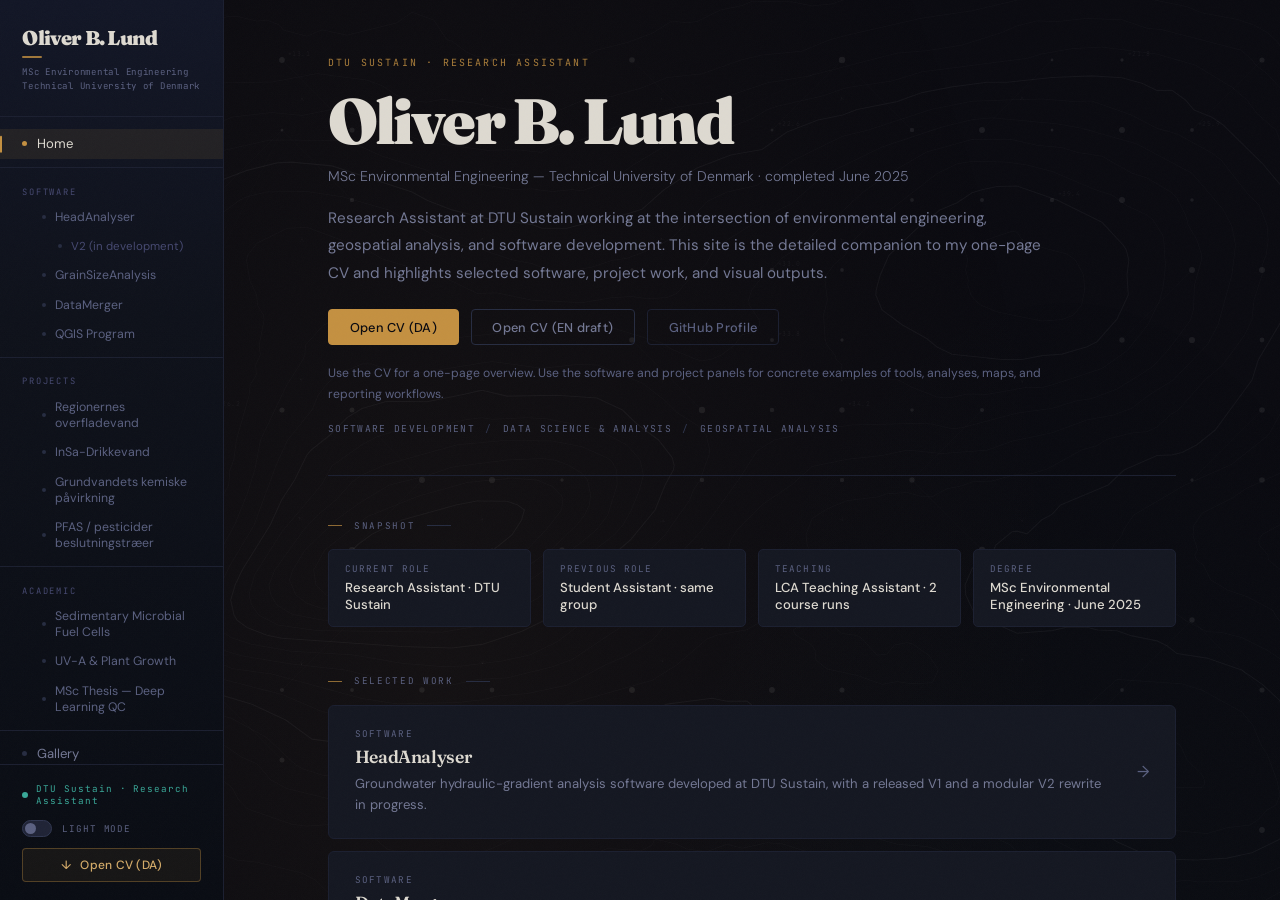
==== commit 5e0a45f7: "big update" ====
--- a/index.html
+++ b/index.html
@@ -1,687 +1,2500 @@
 <!DOCTYPE html>
 <html lang="en">
-
 <head>
-    <meta charset="UTF-8">
-    <meta name="viewport" content="width=device-width, initial-scale=1.0">
-    <meta name="description" content="Oliver B. Lund - Data Science & Analytics Portfolio. Specialized in environmental modeling, GIS analysis, and custom software development. Transforming complex data into actionable insights.">
-    <meta name="keywords" content="data science, analytics, GIS, environmental modeling, software development, Python, QGIS, visualization, Copenhagen, Denmark">
-    <meta name="author" content="Oliver B. Lund">
-    <meta name="robots" content="index, follow">
-    
-    <!-- Open Graph Meta Tags -->
-    <meta property="og:title" content="Oliver B. Lund - Data Science & Analytics Portfolio">
-    <meta property="og:description" content="Specialized in environmental modeling, GIS analysis, and custom software development. Transforming complex data into actionable insights.">
-    <meta property="og:type" content="website">
-    <meta property="og:url" content="https://yourwebsite.com">
-    <meta property="og:image" content="https://yourwebsite.com/Images/og-image.jpg">
-    
-    <!-- Twitter Card Meta Tags -->
-    <meta name="twitter:card" content="summary_large_image">
-    <meta name="twitter:title" content="Oliver B. Lund - Data Science Portfolio">
-    <meta name="twitter:description" content="Environmental Engineer specializing in data science and analytics">
-    <meta name="twitter:image" content="https://yourwebsite.com/Images/twitter-card.jpg">
-    
-    <title>Oliver B. Lund - Data Science & Analytics Portfolio | Environmental Engineer</title>
-    
-    <!-- Preconnect to external domains -->
-    <link rel="preconnect" href="https://fonts.googleapis.com">
-    <link rel="preconnect" href="https://fonts.gstatic.com" crossorigin>
-    <link rel="preconnect" href="https://cdnjs.cloudflare.com">
-    <link rel="preconnect" href="https://unpkg.com">
-    <link rel="preconnect" href="https://cdn.jsdelivr.net">
-    <link rel="preconnect" href="https://d3js.org">
-    <link rel="preconnect" href="https://esm.sh">
-    
-    <!-- DNS prefetch for better performance -->
-    <link rel="dns-prefetch" href="//fonts.googleapis.com">
-    <link rel="dns-prefetch" href="//cdnjs.cloudflare.com">
-    
-    <!-- Font loading optimization -->
-    <link href="https://fonts.googleapis.com/css2?family=Fraunces:ital,opsz,wght@0,9..144,300;0,9..144,600;0,9..144,900;1,9..144,300&family=DM+Sans:ital,opsz,wght@0,9..40,300;0,9..40,400;0,9..40,500;0,9..40,600;1,9..40,300&family=JetBrains+Mono:wght@400;500&display=swap" rel="stylesheet">
-    
-    <!-- Critical CSS should be inlined, loading others with appropriate priority -->
-    <link href="https://cdnjs.cloudflare.com/ajax/libs/font-awesome/5.15.3/css/all.min.css" rel="stylesheet">
-    <link href="https://unpkg.com/aos@2.3.1/dist/aos.css" rel="stylesheet">
-    <link href="https://cdn.jsdelivr.net/npm/bootstrap@5.3.0/dist/css/bootstrap.min.css" rel="stylesheet">
-    
-    <!-- Local CSS files -->
-    <link href="css/main.css" rel="stylesheet">
-    <!-- Backdrop module (swap this line to test different backdrops) -->
-    <link href="css/backdrops/backdrop-network.css" rel="stylesheet">
-    <link href="css/header.css" rel="stylesheet">
-    <link href="css/navigation.css" rel="stylesheet">
-    <link href="css/projects.css" rel="stylesheet">
-    <link href="css/gallery.css" rel="stylesheet">
-    <link href="css/services.css" rel="stylesheet">
-    <link href="css/about.css" rel="stylesheet">
-    <link href="css/footer.css" rel="stylesheet">
-    <link href="css/carousel.css" rel="stylesheet">
-    
-    <!-- Structured Data for SEO -->
-    <script type="application/ld+json">
-    {
-        "@context": "https://schema.org",
-        "@type": "Person",
-        "name": "Oliver B. Lund",
-        "jobTitle": "Data Scientist & Environmental Engineer",
-        "description": "Environmental Engineer specialized in data science, GIS analysis, and custom software development",
-        "url": "https://yourwebsite.com",
-        "sameAs": [
-            "https://linkedin.com/in/yourprofile",
-            "https://github.com/yourusername"
-        ],
-        "knowsAbout": [
-            "Data Science",
-            "Environmental Engineering",
-            "GIS",
-            "Python Programming",
-            "Data Visualization",
-            "Machine Learning"
-        ],
-        "worksFor": {
-            "@type": "Organization",
-            "name": "Freelance"
-        },
-        "address": {
-            "@type": "PostalAddress",
-            "addressLocality": "Copenhagen",
-            "addressCountry": "Denmark"
-        }
-    }
-    </script>
-    
-    <style>
-        /* Critical CSS — inline for fast paint */
-        :root { --nav-height: 60px; }
-        body { background: #0D1018; color: #E2DDD6; }
-        body.loading { opacity: 0; }
-
-        #gis-canvas {
-            width: 100%; height: 100%;
-            position: absolute; top: 0; left: 0;
-            background: transparent;
-        }
-
-        .particle-section {
-            position: relative;
-            width: 33.33%; height: 100%;
-            overflow: hidden;
-        }
-
-        img { max-width: 100%; height: auto; }
-
-        .lazy-image { opacity: 0; transition: opacity 0.35s ease; }
-        .lazy-image.loaded { opacity: 1; }
-    </style>
+<meta charset="UTF-8">
+<meta name="viewport" content="width=device-width, initial-scale=1.0">
+<meta name="description" content="Oliver B. Lund — Research Assistant at DTU Sustain working with environmental data analysis, geospatial workflows, and software development.">
+<meta name="author" content="Oliver B. Lund">
+<title>Oliver B. Lund</title>
+
+<link rel="preconnect" href="https://fonts.googleapis.com">
+<link rel="preconnect" href="https://fonts.gstatic.com" crossorigin>
+<link href="https://fonts.googleapis.com/css2?family=Fraunces:opsz,wght@9..144,300;9..144,600;9..144,700;9..144,900&family=DM+Sans:wght@300;400;500;600&family=JetBrains+Mono:wght@400;500&display=swap" rel="stylesheet">
+
+<link rel="stylesheet" href="css/base.css">
+<link rel="stylesheet" href="css/layout.css">
+<link rel="stylesheet" href="css/components.css">
+<link rel="stylesheet" href="css/about.css">
+
 </head>
 
-<body class="loading">
-    <!-- Backdrop network — swappable visual layer -->
-    <div id="bg-particles" aria-hidden="true"></div>
-
-    <!-- Skip to main content for accessibility -->
-    <a href="#main" class="sr-only sr-only-focusable">Skip to main content</a>
-    
-    <header role="banner">
-        <div class="animation-container">
-            <div class="particle-section" id="particles-js-1" aria-label="Data science animation">
-                <div class="section-label">Data science</div>
-            </div>
-            <div class="particle-section" id="gis-animation" aria-label="GIS geospatial analysis animation">
-                <canvas id="gis-canvas" aria-hidden="true"></canvas>
-                <div class="header-text">
-                    <span class="header-eyebrow">Environmental Engineer &middot; Copenhagen, DK</span>
-                    <h1>Oliver<br>B.&nbsp;Lund</h1>
-                    <p class="header-subtitle">Data Science &amp; Software Development</p>
-                    <p class="tagline">Transforming complex data into actionable insights</p>
-                    <div class="header-cta">
-                        <a href="#projects" class="btn btn-gold">View Projects</a>
-                        <a href="#about" class="btn btn-outline">About Me</a>
-                    </div>
-                </div>
-                <div class="section-label">GIS &amp; geospatial analysis</div>
-            </div>
-            <div class="particle-section" id="earth-animation" aria-label="Software development animation">
-                <canvas id="treeCanvas" aria-hidden="true"></canvas>
-                <div id="rain-particles" aria-hidden="true"></div>
-                <div class="section-label">Software development</div>
-            </div>
-        </div>
-        <div class="scroll-indicator" aria-hidden="true">
-            <span>Scroll</span>
-            <div class="scroll-line"></div>
-        </div>
-    </header>
-
-    <nav class="navbar" role="navigation" aria-label="Main navigation">
-        <a href="#home" class="nav-brand" aria-label="Oliver B. Lund — Home">OBL</a>
-        <ul class="nav-list">
-            <li class="nav-item"><a href="#home" class="nav-link active" aria-current="page">Home</a></li>
-            <li class="nav-item"><a href="#projects" class="nav-link">Software projects</a></li>
-            <li class="nav-item"><a href="#gallery" class="nav-link">Gallery</a></li>
-            <li class="nav-item"><a href="#services" class="nav-link">Services</a></li>
-            <li class="nav-item"><a href="#about" class="nav-link">About</a></li>
-            <li class="nav-item"><a href="#contact" class="nav-link">Contact</a></li>
-        </ul>
+<body class="is-init">
+
+<!-- Mobile nav toggle -->
+<button class="mobile-toggle" id="mobileToggle" type="button" aria-label="Toggle navigation" aria-controls="sidebar" aria-expanded="false">
+  <span></span><span></span><span></span>
+</button>
+
+<div class="shell">
+
+  <!-- ════════════════════════════════════
+       SIDEBAR
+       ════════════════════════════════════ -->
+  <aside class="sidebar" id="sidebar">
+
+    <div class="sidebar-id">
+      <div class="sidebar-name">Oliver B. Lund</div>
+      <div class="sidebar-degree">MSc Environmental Engineering<br>Technical University of Denmark</div>
+    </div>
+
+    <nav class="sidebar-nav" aria-label="Primary">
+
+      <!-- Home -->
+      <div class="nav-group">
+        <button type="button" class="nav-item active" data-panel="home">
+          <span class="nav-dot"></span>Home
+        </button>
+      </div>
+
+      <div class="nav-sep"></div>
+
+      <!-- Software -->
+      <div class="nav-group">
+        <div class="nav-group-label">Software</div>
+        <button type="button" class="nav-item sub" data-panel="sw-headanalyser">
+          <span class="nav-dot"></span>HeadAnalyser
+        </button>
+        <button type="button" class="nav-item child" data-panel="sw-headanalyser-v2">
+          <span class="nav-dot"></span>V2 (in development)
+        </button>
+        <button type="button" class="nav-item sub" data-panel="sw-gsa">
+          <span class="nav-dot"></span>GrainSizeAnalysis
+        </button>
+        <button type="button" class="nav-item sub" data-panel="sw-datamerger">
+          <span class="nav-dot"></span>DataMerger
+        </button>
+        <button type="button" class="nav-item sub" data-panel="sw-qgis">
+          <span class="nav-dot"></span>QGIS Program
+        </button>
+      </div>
+
+      <div class="nav-sep"></div>
+
+      <!-- Projects -->
+      <div class="nav-group">
+        <div class="nav-group-label">Projects</div>
+        <button type="button" class="nav-item sub" data-panel="proj-1">
+          <span class="nav-dot"></span>Regionernes overfladevand
+        </button>
+        <button type="button" class="nav-item sub" data-panel="proj-2">
+          <span class="nav-dot"></span>InSa-Drikkevand
+        </button>
+        <button type="button" class="nav-item sub" data-panel="proj-3">
+          <span class="nav-dot"></span>Grundvandets kemiske påvirkning
+        </button>
+        <button type="button" class="nav-item sub" data-panel="proj-4">
+          <span class="nav-dot"></span>PFAS / pesticider beslutningstræer
+        </button>
+      </div>
+
+      <div class="nav-sep"></div>
+
+      <!-- Academic -->
+      <div class="nav-group">
+        <div class="nav-group-label">Academic</div>
+        <button type="button" class="nav-item sub" data-panel="proj-5">
+          <span class="nav-dot"></span>Sedimentary Microbial Fuel Cells
+        </button>
+        <button type="button" class="nav-item sub" data-panel="proj-6">
+          <span class="nav-dot"></span>UV-A &amp; Plant Growth
+        </button>
+        <button type="button" class="nav-item sub" data-panel="proj-7">
+          <span class="nav-dot"></span>MSc Thesis — Deep Learning QC
+        </button>
+      </div>
+
+      <div class="nav-sep"></div>
+
+      <!-- Gallery -->
+      <div class="nav-group">
+        <button type="button" class="nav-item" data-panel="gallery">
+          <span class="nav-dot"></span>Gallery
+        </button>
+      </div>
+
+      <div class="nav-sep"></div>
+
+      <!-- About -->
+      <div class="nav-group">
+        <button type="button" class="nav-item" data-panel="about">
+          <span class="nav-dot"></span>About &amp; Contact
+        </button>
+      </div>
+
     </nav>
 
-    <main id="main" role="main">
-        <section id="home" class="page-section">
-            <div class="container">
-                <div class="section-intro">
-                    <div class="section-header">
-                        <span class="section-num">01 / Portfolio</span>
-                        <h2>Data Science &amp; Software Development</h2>
-                        <div class="section-rule"></div>
-                    </div>
-                    <p class="intro">Environmental engineer combining rigorous data science with custom software solutions. Explore projects spanning GIS analysis, machine learning, and purpose-built applications.</p>
-                </div>
-
-                <!-- ── Expertise Pillars ──────────────────────────────── -->
-                <div class="expertise-pillars">
-                    <article class="pillar-card" data-aos="fade-up" data-aos-delay="0">
-                        <span class="pillar-num">01</span>
-                        <div class="pillar-icon"><i class="fas fa-brain" aria-hidden="true"></i></div>
-                        <h3>Data Science</h3>
-                        <p>Statistical modelling, ML pipelines, and interactive visualisations built from complex real-world datasets.</p>
-                        <ul class="pillar-skills">
-                            <li>Statistical Modelling</li>
-                            <li>Machine Learning</li>
-                            <li>Data Visualisation</li>
-                            <li>Time Series Analysis</li>
-                        </ul>
-                    </article>
-                    <article class="pillar-card" data-aos="fade-up" data-aos-delay="60">
-                        <span class="pillar-num">02</span>
-                        <div class="pillar-icon pillar-icon--teal"><i class="fas fa-map-marked-alt" aria-hidden="true"></i></div>
-                        <h3>GIS &amp; Spatial Analysis</h3>
-                        <p>End-to-end geospatial workflows: from raw sensor data to automated multi-format map production at scale.</p>
-                        <ul class="pillar-skills">
-                            <li>Spatial Analysis</li>
-                            <li>Cartography</li>
-                            <li>Remote Sensing</li>
-                            <li>QGIS Automation</li>
-                        </ul>
-                    </article>
-                    <article class="pillar-card" data-aos="fade-up" data-aos-delay="120">
-                        <span class="pillar-num">03</span>
-                        <div class="pillar-icon"><i class="fas fa-laptop-code" aria-hidden="true"></i></div>
-                        <h3>Software Development</h3>
-                        <p>Bespoke desktop and web applications — from data-centric GUIs to full pipeline automation tools.</p>
-                        <ul class="pillar-skills">
-                            <li>Python &amp; PyQt</li>
-                            <li>API Integration</li>
-                            <li>Database Design</li>
-                            <li>CLI Tooling</li>
-                        </ul>
-                    </article>
-                    <article class="pillar-card" data-aos="fade-up" data-aos-delay="180">
-                        <span class="pillar-num">04</span>
-                        <div class="pillar-icon pillar-icon--teal"><i class="fas fa-leaf" aria-hidden="true"></i></div>
-                        <h3>Environmental Engineering</h3>
-                        <p>Domain expertise in environmental systems, hydrology, and regulatory data — bridging science and software.</p>
-                        <ul class="pillar-skills">
-                            <li>Hydrological Modelling</li>
-                            <li>Environmental Monitoring</li>
-                            <li>Impact Assessment</li>
-                            <li>Sensor Data Processing</li>
-                        </ul>
-                    </article>
-                </div>
-
-                <!-- ── Stats Bar ──────────────────────────────────────── -->
-                <div class="home-stats" data-aos="fade-up" data-aos-delay="80">
-                    <div class="stat-item">
-                        <span class="stat-num">9+</span>
-                        <span class="stat-label">Years in the Field</span>
-                    </div>
-                    <div class="stat-divider"></div>
-                    <div class="stat-item">
-                        <span class="stat-num">20+</span>
-                        <span class="stat-label">Projects Delivered</span>
-                    </div>
-                    <div class="stat-divider"></div>
-                    <div class="stat-item">
-                        <span class="stat-num">MSc</span>
-                        <span class="stat-label">Environmental Eng. (DTU)</span>
-                    </div>
-                    <div class="stat-divider"></div>
-                    <div class="stat-item">
-                        <span class="stat-num">3</span>
-                        <span class="stat-label">Core Disciplines</span>
-                    </div>
-                </div>
-
-                <!-- ── Tech Stack Visualization ───────────────────────── -->
-                <div class="skills-viz-block" data-aos="fade-up" data-aos-delay="100">
-                    <div class="skills-viz-header">
-                        <span class="section-num" style="margin-bottom:0">Technical Stack</span>
-                        <div class="skills-legend">
-                            <span class="skills-legend-item">
-                                <span class="skills-legend-dot skills-legend-dot--gold"></span>Data &amp; ML
-                            </span>
-                            <span class="skills-legend-item">
-                                <span class="skills-legend-dot skills-legend-dot--teal"></span>Spatial &amp; GIS
-                            </span>
-                            <span class="skills-legend-item">
-                                <span class="skills-legend-dot skills-legend-dot--dev"></span>Dev Tools
-                            </span>
-                        </div>
-                    </div>
-                    <div id="skills-chart" role="img" aria-label="Interactive bubble chart of technical skills"></div>
-                </div>
-
-                <!-- ── CTA ────────────────────────────────────────────── -->
-                <div class="home-cta" data-aos="fade-up">
-                    <div class="home-cta-text">
-                        <h2>Let's work together</h2>
-                        <p>Have a project in mind or want to discuss a collaboration? Available for freelance engagements.</p>
-                    </div>
-                    <a href="#contact" class="btn btn-gold btn-lg">Get in Touch</a>
-                </div>
-            </div>
-        </section>
-
-        <section id="projects" class="page-section">
-            <div class="container">
-                <div class="section-header">
-                    <span class="section-num">02 / Projects</span>
-                    <h2>Software Projects</h2>
-                    <div class="section-rule"></div>
-                </div>
-                <div class="projects-container">
-                    <aside class="projects-sidebar">
-                        <h3>Projects</h3>
-                        <ul>
-                            <li><a href="#datamerger" class="project-link active">DataMerger</a></li>
-                            <li><a href="#headanalyser" class="project-link">HeadAnalyser</a></li>
-                            <li><a href="#kmlcomrade" class="project-link">KMLComrade</a></li>
-                        </ul>
-                    </aside>
-
-                    <main class="project-content">
-                        <div id="project-details" class="project-details">
-                            <!-- Project details will be dynamically populated by JavaScript -->
-                        </div>
-                    </main>
-                </div>
-            </div>
-        </section>
-
-        <section id="gallery" class="page-section">
-            <div class="container">
-                <div class="section-header">
-                    <span class="section-num">03 / Gallery</span>
-                    <h2>Data Visualization Gallery</h2>
-                    <div class="section-rule"></div>
-                </div>
-                <p>A selection of plots and maps produced for real-world environmental projects. Most outputs are in Danish, reflecting the geographic scope of the work.</p>
-                <h3>Plots</h3>
-                <p>Created with Python — Matplotlib, Seaborn, and Plotly. Each plot was built for a specific analytical purpose, from distribution analysis to time series modelling.</p>
-                <div id="plot-gallery" class="gallery-grid">
-                    <!-- Plot items will be dynamically added here -->
-                </div>
-
-                <h3>Maps</h3>
-                <p>Produced with QGIS and Python. Covers spatial analysis, geospatial data visualisation, and automated multi-format map production across a range of environmental projects.</p>
-                <div id="map-gallery" class="gallery-grid">
-                    <!-- Map items will be dynamically added here -->
-                </div>
-            </div>
-        </section>
-
-        <section id="services" class="page-section">
-            <div class="container">
-                <div class="services-content">
-                    <div class="section-header">
-                        <span class="section-num">04 / Services</span>
-                        <h2>Services</h2>
-                        <div class="section-rule"></div>
-                    </div>
-                    <div class="row justify-content-center">
-                        <div class="col-md-5">
-                            <h3>What I Offer</h3>
-                            <ul class="services-list">
-                                <li><i class="fas fa-chart-line" aria-hidden="true"></i> Data Analysis & Visualization</li>
-                                <li><i class="fas fa-map-marked-alt" aria-hidden="true"></i> GIS and Spatial Analysis</li>
-                                <li><i class="fas fa-laptop-code" aria-hidden="true"></i> Custom Software Development</li>
-                                <li><i class="fas fa-tree" aria-hidden="true"></i> Environmental Modeling</li>
-                                <li><i class="fas fa-database" aria-hidden="true"></i> Database Design and Management</li>
-                            </ul>
-                        </div>
-                        <div class="col-md-5">
-                            <h3>My Process</h3>
-                            <ol class="process-list">
-                                <li>Initial Consultation</li>
-                                <li>Project Scoping and Planning</li>
-                                <li>Data Collection and Analysis</li>
-                                <li>Development and Implementation</li>
-                                <li>Testing and Quality Assurance</li>
-                                <li>Delivery and Client Support</li>
-                            </ol>
-                        </div>
-                    </div>
-                    <div class="cta-container">
-                        <a href="#contact" class="btn btn-primary btn-lg">Start a Project</a>
-                    </div>
-                </div>
-            </div>
-        </section>
-
-        <section id="about" class="page-section">
-            <div class="container">
-                <div class="section-header">
-                    <span class="section-num">05 / About</span>
-                    <h2>About Me</h2>
-                    <div class="section-rule"></div>
-                </div>
-                <div class="row">
-                    <div class="col-md-4">
-                        <img src="https://via.placeholder.com/300x300?text=Oliver+B.+Lund" alt="Oliver B. Lund professional photo" class="profile-photo lazy-image" loading="lazy">
-                    </div>
-                    <div class="col-md-8">
-                        <h3>Professional Bio</h3>
-                        <p class="bio">
-                            As an Environmental Engineer with a strong background in data science, I bring a unique
-                            perspective to environmental modeling and analysis. My expertise lies in leveraging Python,
-                            QGIS, and custom software development to solve complex environmental challenges. With a
-                            degree from DTU, I combine technical proficiency with a deep understanding of environmental
-                            systems to deliver innovative solutions.
-                        </p>
-                        <h4>Key Achievements</h4>
-                        <ul class="achievements-list">
-                            <li>Developed a machine learning model that improved waste sorting efficiency by 30%</li>
-                            <li>Led a team in creating a city-wide air quality monitoring system</li>
-                            <li>Published research on sustainable urban development in top-tier journals</li>
-                        </ul>
-                        <div class="certifications">
-                            <h4>Certifications</h4>
-                            <ul>
-                                <li>Advanced Python Programming (Placeholder)</li>
-                                <li>GIS Specialist Certification (Placeholder)</li>
-                                <li>Data Science for Environmental Applications (Placeholder)</li>
-                            </ul>
-                        </div>
-
-                        <a href="your-cv.pdf" class="btn btn-primary" target="_blank" rel="noopener">Download CV</a>
-                    </div>
-                </div>
-                
-                <!-- Career Timeline -->
-                <h3 class="mt-5">Career Journey</h3>
-                <div class="timeline-legend">
-                    <span class="legend-item education"><i class="fas fa-graduation-cap"></i> Education</span>
-                    <span class="legend-divider"></span>
-                    <span class="legend-item work"><i class="fas fa-briefcase"></i> Experience</span>
-                </div>
-                <div class="timeline">
-
-                    <!-- 2015 — Education LEFT -->
-                    <div class="timeline-item" data-type="education">
-                        <div class="timeline-content">
-                            <div class="timeline-meta"><span class="timeline-year">2015</span><span class="timeline-tag education">Education</span></div>
-                            <h4>HTX — Technical Gymnasium</h4>
-                            <p class="timeline-org">Copenhagen, Denmark</p>
-                            <p class="timeline-desc">Technical upper secondary programme with focus on mathematics, physics, and IT systems.</p>
-                        </div>
-                        <div class="timeline-marker"><i class="fas fa-school" aria-hidden="true"></i></div>
-                        <div class="timeline-gap"></div>
-                    </div>
-
-                    <!-- 2016 — Work RIGHT -->
-                    <div class="timeline-item" data-type="work">
-                        <div class="timeline-gap"></div>
-                        <div class="timeline-marker"><i class="fas fa-flask" aria-hidden="true"></i></div>
-                        <div class="timeline-content">
-                            <div class="timeline-meta"><span class="timeline-year">2016</span><span class="timeline-tag work">Part-time</span></div>
-                            <h4>Student Research Assistant</h4>
-                            <p class="timeline-org">[University / Lab Placeholder] — Copenhagen</p>
-                            <p class="timeline-desc">Supported research in environmental data collection and preliminary statistical analysis.</p>
-                        </div>
-                    </div>
-
-                    <!-- 2017 — Education LEFT -->
-                    <div class="timeline-item" data-type="education">
-                        <div class="timeline-content">
-                            <div class="timeline-meta"><span class="timeline-year">2017</span><span class="timeline-tag education">Education</span></div>
-                            <h4>BSc Environmental Engineering</h4>
-                            <p class="timeline-org">Technical University of Denmark (DTU) — Copenhagen</p>
-                            <p class="timeline-desc">Foundation in environmental systems, hydrology, computational methods, and applied mathematics.</p>
-                        </div>
-                        <div class="timeline-marker"><i class="fas fa-graduation-cap" aria-hidden="true"></i></div>
-                        <div class="timeline-gap"></div>
-                    </div>
-
-                    <!-- 2018 — Work RIGHT -->
-                    <div class="timeline-item" data-type="work">
-                        <div class="timeline-gap"></div>
-                        <div class="timeline-marker"><i class="fas fa-briefcase" aria-hidden="true"></i></div>
-                        <div class="timeline-content">
-                            <div class="timeline-meta"><span class="timeline-year">2018</span><span class="timeline-tag work">Internship</span></div>
-                            <h4>Environmental Data Analyst Intern</h4>
-                            <p class="timeline-org">[Company Placeholder] — Copenhagen</p>
-                            <p class="timeline-desc">Processed environmental monitoring datasets, built automated reporting pipelines, and created geospatial visualisations in Python and QGIS.</p>
-                        </div>
-                    </div>
-
-                    <!-- 2018 — Education LEFT -->
-                    <div class="timeline-item" data-type="education">
-                        <div class="timeline-content">
-                            <div class="timeline-meta"><span class="timeline-year">2018</span><span class="timeline-tag education">Exchange</span></div>
-                            <h4>Exchange Semester</h4>
-                            <p class="timeline-org">[Partner University Placeholder] — Europe</p>
-                            <p class="timeline-desc">Semester abroad focusing on advanced GIS methods and environmental remote sensing.</p>
-                        </div>
-                        <div class="timeline-marker"><i class="fas fa-globe" aria-hidden="true"></i></div>
-                        <div class="timeline-gap"></div>
-                    </div>
-
-                    <!-- 2019 — Work RIGHT -->
-                    <div class="timeline-item" data-type="work">
-                        <div class="timeline-gap"></div>
-                        <div class="timeline-marker"><i class="fas fa-map-marked-alt" aria-hidden="true"></i></div>
-                        <div class="timeline-content">
-                            <div class="timeline-meta"><span class="timeline-year">2019</span><span class="timeline-tag work">Part-time</span></div>
-                            <h4>Junior GIS Analyst</h4>
-                            <p class="timeline-org">[Company Placeholder] — Copenhagen</p>
-                            <p class="timeline-desc">Produced spatial analysis reports and automated map generation workflows using Python scripting within QGIS.</p>
-                        </div>
-                    </div>
-
-                    <!-- 2020 — Education LEFT -->
-                    <div class="timeline-item" data-type="education">
-                        <div class="timeline-content">
-                            <div class="timeline-meta"><span class="timeline-year">2020</span><span class="timeline-tag education">Education</span></div>
-                            <h4>MSc Environmental Engineering</h4>
-                            <p class="timeline-org">Technical University of Denmark (DTU) — Copenhagen</p>
-                            <p class="timeline-desc">Specialisation in data-driven environmental modelling, machine learning applications, and GIS-based spatial analysis.</p>
-                        </div>
-                        <div class="timeline-marker"><i class="fas fa-graduation-cap" aria-hidden="true"></i></div>
-                        <div class="timeline-gap"></div>
-                    </div>
-
-                    <!-- 2020 — Work RIGHT -->
-                    <div class="timeline-item" data-type="work">
-                        <div class="timeline-gap"></div>
-                        <div class="timeline-marker"><i class="fas fa-database" aria-hidden="true"></i></div>
-                        <div class="timeline-content">
-                            <div class="timeline-meta"><span class="timeline-year">2020</span><span class="timeline-tag work">Part-time</span></div>
-                            <h4>Data Analyst</h4>
-                            <p class="timeline-org">[Company Placeholder] — Copenhagen</p>
-                            <p class="timeline-desc">Built interactive dashboards and statistical analysis pipelines for environmental project reporting.</p>
-                        </div>
-                    </div>
-
-                    <!-- 2021 — Education LEFT -->
-                    <div class="timeline-item" data-type="education">
-                        <div class="timeline-content">
-                            <div class="timeline-meta"><span class="timeline-year">2021</span><span class="timeline-tag education">Thesis</span></div>
-                            <h4>MSc Thesis — ML for Environmental Monitoring</h4>
-                            <p class="timeline-org">DTU — Copenhagen</p>
-                            <p class="timeline-desc">Research into applying machine learning models for real-time environmental sensor data classification and anomaly detection.</p>
-                        </div>
-                        <div class="timeline-marker"><i class="fas fa-microscope" aria-hidden="true"></i></div>
-                        <div class="timeline-gap"></div>
-                    </div>
-
-                    <!-- 2021 — Work RIGHT -->
-                    <div class="timeline-item" data-type="work">
-                        <div class="timeline-gap"></div>
-                        <div class="timeline-marker"><i class="fas fa-code" aria-hidden="true"></i></div>
-                        <div class="timeline-content">
-                            <div class="timeline-meta"><span class="timeline-year">2021</span><span class="timeline-tag work">Freelance</span></div>
-                            <h4>Software Developer</h4>
-                            <p class="timeline-org">Independent — Copenhagen</p>
-                            <p class="timeline-desc">Developed bespoke data tools and desktop applications using Python, PyQt, and Pandas for clients in the environmental sector.</p>
-                        </div>
-                    </div>
-
-                    <!-- 2022 — Education LEFT -->
-                    <div class="timeline-item" data-type="education">
-                        <div class="timeline-content">
-                            <div class="timeline-meta"><span class="timeline-year">2022</span><span class="timeline-tag education">Certificate</span></div>
-                            <h4>Advanced GIS &amp; Remote Sensing</h4>
-                            <p class="timeline-org">[Institution Placeholder]</p>
-                            <p class="timeline-desc">Advanced spatial analysis, satellite imagery interpretation, and remote sensing data processing techniques.</p>
-                        </div>
-                        <div class="timeline-marker"><i class="fas fa-satellite" aria-hidden="true"></i></div>
-                        <div class="timeline-gap"></div>
-                    </div>
-
-                    <!-- 2022 — Work RIGHT -->
-                    <div class="timeline-item" data-type="work">
-                        <div class="timeline-gap"></div>
-                        <div class="timeline-marker"><i class="fas fa-chart-line" aria-hidden="true"></i></div>
-                        <div class="timeline-content">
-                            <div class="timeline-meta"><span class="timeline-year">2022</span><span class="timeline-tag work">Work</span></div>
-                            <h4>Data Scientist &amp; Software Developer</h4>
-                            <p class="timeline-org">[Company Placeholder] — Copenhagen</p>
-                            <p class="timeline-desc">Delivered machine learning models and custom GIS tooling for environmental forecasting and automated map production.</p>
-                        </div>
-                    </div>
-
-                    <!-- 2023 — Education LEFT -->
-                    <div class="timeline-item" data-type="education">
-                        <div class="timeline-content">
-                            <div class="timeline-meta"><span class="timeline-year">2023</span><span class="timeline-tag education">Certificate</span></div>
-                            <h4>Deep Learning &amp; Computer Vision</h4>
-                            <p class="timeline-org">[Institution Placeholder]</p>
-                            <p class="timeline-desc">Neural network architectures, convolutional networks, and applied computer vision for real-world analysis tasks.</p>
-                        </div>
-                        <div class="timeline-marker"><i class="fas fa-brain" aria-hidden="true"></i></div>
-                        <div class="timeline-gap"></div>
-                    </div>
-
-                    <!-- 2023 — Work RIGHT -->
-                    <div class="timeline-item" data-type="work">
-                        <div class="timeline-gap"></div>
-                        <div class="timeline-marker"><i class="fas fa-users" aria-hidden="true"></i></div>
-                        <div class="timeline-content">
-                            <div class="timeline-meta"><span class="timeline-year">2023</span><span class="timeline-tag work">Work</span></div>
-                            <h4>Senior Data Scientist</h4>
-                            <p class="timeline-org">[Company Placeholder] — Copenhagen</p>
-                            <p class="timeline-desc">Led cross-functional data science projects, mentored junior analysts, and architected scalable environmental data pipelines.</p>
-                        </div>
-                    </div>
-
-                    <!-- 2024 — Work RIGHT (Current) -->
-                    <div class="timeline-item current" data-type="current">
-                        <div class="timeline-gap"></div>
-                        <div class="timeline-marker"><i class="fas fa-star" aria-hidden="true"></i></div>
-                        <div class="timeline-content">
-                            <div class="timeline-meta"><span class="timeline-year">2024</span><span class="timeline-tag current">Current</span></div>
-                            <h4>Freelance Data Scientist &amp; Developer</h4>
-                            <p class="timeline-org">Independent — Copenhagen</p>
-                            <p class="timeline-desc">Delivering end-to-end data science and software development projects spanning environmental modelling, GIS automation, and computer vision applications.</p>
-                        </div>
-                    </div>
-
-                </div>
-            </div>
-        </section>
-    </main>
-
-    <footer role="contentinfo" style="scroll-margin-top: var(--nav-height, 60px);">
-        <div class="footer-content">
-            <div class="contact-info" id="contact">
-                <h3>Contact</h3>
-                <p><i class="fas fa-envelope" aria-hidden="true"></i> <a href="mailto:Oliverlund1@hotmail.com">Oliverlund1@hotmail.com</a></p>
-                <p><i class="fas fa-phone" aria-hidden="true"></i> <a href="tel:+4593603182">(45) 93 60 31 82</a></p>
-                <p><i class="fas fa-map-marker-alt" aria-hidden="true"></i> Copenhagen, Denmark</p>
-            </div>
-            <div class="social-links">
-                <a href="https://linkedin.com/in/yourprofile" target="_blank" rel="noopener" aria-label="LinkedIn Profile"><i class="fab fa-linkedin" aria-hidden="true"></i></a>
-                <a href="https://github.com/yourusername" target="_blank" rel="noopener" aria-label="GitHub Profile"><i class="fab fa-github" aria-hidden="true"></i></a>
-                <a href="https://twitter.com/yourusername" target="_blank" rel="noopener" aria-label="Twitter Profile"><i class="fab fa-twitter" aria-hidden="true"></i></a>
-            </div>
-        </div>
-        <div class="copyright">
-            <p>&copy; 2024 Oliver B. Lund. All rights reserved.</p>
-        </div>
-    </footer>
-
-    <!-- Scripts loaded at the end for better performance -->
-    <script src="https://unpkg.com/aos@2.3.1/dist/aos.js"></script>
-    <script src="https://cdn.jsdelivr.net/npm/particles.js@2.0.0/particles.min.js"></script>
-    <script src="js/backdrops/backdrop-network.js"></script>
-    <script src="js/software-dev-animation.js"></script>
-    <script src="https://d3js.org/d3.v7.min.js"></script>
-    <script src="https://d3js.org/topojson.v3.min.js"></script>
-    <script src="js/home-skills.js" defer></script>
-    <script src="js/particles-config.js" defer></script>
-    <script type="module" src="js/gis-animation.js"></script>
-    <script src="js/navigation.js" defer></script>
-    <script src="js/projects.js" defer></script>
-    <script src="js/gallery.js" defer></script>
-    <script src="js/carousel.js" defer></script>
-    <script src="js/main.js" defer></script>
-    <script src="https://cdn.jsdelivr.net/npm/chart.js"></script>
-    <script src="js/dataViz.js" defer></script>
-
-    <script>
-        // Performance and loading optimization
-        document.addEventListener('DOMContentLoaded', function() {
-            // Initialize loading state
-            document.body.classList.remove('loading');
-            document.body.classList.add('loaded');
-            
-            // Initialize lazy loading for images
-            const lazyImages = document.querySelectorAll('.lazy-image');
-            const imageObserver = new IntersectionObserver((entries, observer) => {
-                entries.forEach(entry => {
-                    if (entry.isIntersecting) {
-                        const img = entry.target;
-                        img.src = img.dataset.src;
-                        img.classList.add('loaded');
-                        observer.unobserve(img);
-                    }
-                });
-            });
-            
-            lazyImages.forEach(img => imageObserver.observe(img));
-            
-            // Initialize AOS
-            AOS.init({
-                duration: 800,
-                easing: 'ease-out-cubic',
-                once: true
-            });
-        });
-        
-        // Service Worker for caching (only works on HTTP/HTTPS)
-        if ('serviceWorker' in navigator && (location.protocol === 'http:' || location.protocol === 'https:')) {
-            window.addEventListener('load', function() {
-                navigator.serviceWorker.register('/sw.js').then(function(registration) {
-                    console.log('ServiceWorker registration successful');
-                }, function(err) {
-                    console.log('ServiceWorker registration failed: ', err);
-                });
-            });
-        } else if (location.protocol === 'file:') {
-            console.warn('Service Worker not supported on file:// protocol. Please serve via HTTP for full functionality.');
-        }
-    </script>
+    <div class="sidebar-foot">
+      <div class="avail-badge">
+        <span class="avail-dot"></span>DTU Sustain · Research Assistant
+      </div>
+      <button class="theme-toggle" id="themeToggle" type="button" aria-label="Toggle light mode" aria-pressed="false">
+        <span class="toggle-track"><span class="toggle-thumb"></span></span>
+        <span class="toggle-label">Light mode</span>
+      </button>
+      <a href="cv/oliver-b-lund.da.html" class="cv-btn" target="_blank" rel="noopener">
+        ↓ &ensp;Open CV (DA)
+      </a>
+    </div>
+
+  </aside>
+
+  <!-- ════════════════════════════════════
+       MAIN CONTENT
+       ════════════════════════════════════ -->
+  <main class="main" id="main">
+
+    <!-- ════════════════════════════════════
+         GIS / DATA BACKGROUND SCENE
+         ════════════════════════════════════ -->
+    <div class="bg-scene" aria-hidden="true">
+      <svg viewBox="0 0 1200 900" preserveAspectRatio="xMidYMid slice" xmlns="http://www.w3.org/2000/svg">
+        <g class="bg-grid" stroke-width="0.4" stroke-dasharray="2 11" fill="none">
+          <line x1="180" y1="0" x2="180" y2="900"/>
+          <line x1="420" y1="0" x2="420" y2="900"/>
+          <line x1="660" y1="0" x2="660" y2="900"/>
+          <line x1="900" y1="0" x2="900" y2="900"/>
+          <line x1="1140" y1="0" x2="1140" y2="900"/>
+          <line x1="0" y1="140" x2="1200" y2="140"/>
+          <line x1="0" y1="320" x2="1200" y2="320"/>
+          <line x1="0" y1="500" x2="1200" y2="500"/>
+          <line x1="0" y1="680" x2="1200" y2="680"/>
+          <line x1="0" y1="860" x2="1200" y2="860"/>
+        </g>
+
+        <g class="bg-contours" fill="none">
+          <path d="M691.0,0.0L680.0,3.9L660.0,5.9L640.0,1.9L600.0,1.2L590.0,5.6L568.6,10.0L545.0,21.5L535.0,22.8L520.0,21.0L500.0,33.4L475.0,42.6L445.0,50.1L425.1,60.0L415.0,62.8L400.0,58.1L375.0,54.7L355.0,55.0L345.0,57.9L325.0,56.6L315.0,52.3L300.0,41.2L295.0,39.8L281.7,20.0L260.0,12.2L245.0,22.8L195.0,35.2L170.0,29.8L155.0,36.2L131.3,30.0L127.6,25.0L115.0,20.1L105.0,21.1L85.0,16.4L75.0,16.7L65.0,20.6L55.0,28.1L40.0,28.9L15.6,45.0L10.0,46.2L0.0,45.0" stroke-width="0.55"/>
+          <path d="M1138.0,0.0L1154.1,20.0L1155.3,30.0L1158.6,35.0L1188.4,60.0L1195.0,68.9L1200.0,71.2" stroke-width="0.55"/>
+          <path d="M0.0,786.3L12.1,795.0L19.1,805.0L9.8,820.0L15.0,826.9L25.0,830.5L38.3,840.0L51.3,845.0L58.6,850.0L85.0,860.1L105.0,862.2L150.0,873.0L163.3,880.0L175.0,891.4L194.4,900.0" stroke-width="0.55"/>
+          <path d="M817.3,900.0L801.3,890.0L775.0,883.6L755.8,875.0L730.0,873.8L690.4,860.0L655.0,851.8L630.0,843.7L615.0,842.8L590.0,848.2L575.0,844.2L555.0,851.7L535.0,849.1L525.0,844.3L505.0,839.4L502.3,840.0L500.0,845.1L490.0,850.4L455.0,848.6L445.0,852.8L430.0,854.7L420.0,859.1L405.0,857.9L380.0,866.0L367.4,875.0L356.0,890.0L343.6,900.0" stroke-width="0.55"/>
+          <path d="M865.7,0.0L820.0,10.8L770.0,18.1L695.0,35.2L677.2,40.0L650.0,51.2L610.0,55.0L589.1,60.0L550.0,73.8L515.0,77.6L490.0,87.8L460.0,96.4L430.0,100.5L405.0,111.3L355.0,109.3L320.0,102.7L290.0,99.4L275.0,102.2L260.0,100.7L245.0,95.5L230.0,85.6L215.0,80.1L165.0,73.6L120.0,82.0L65.0,83.0L40.0,85.6L10.0,96.5L0.0,106.4" stroke-width="0.55"/>
+          <path d="M1002.5,0.0L1035.0,6.7L1050.0,12.9L1085.0,19.3L1101.8,25.0L1115.0,32.3L1125.0,41.3L1140.0,65.1L1170.0,86.6L1200.0,119.2" stroke-width="0.55"/>
+          <path d="M1200.0,464.0L1165.0,494.9L1144.1,505.0L1130.0,523.8L1110.0,534.5L1106.8,540.0L1107.3,545.0L1116.0,555.0L1116.3,560.0L1160.0,594.5L1164.9,600.0L1169.1,610.0L1180.0,616.9L1190.0,632.6L1200.0,638.2" stroke-width="0.55"/>
+          <path d="M0.0,738.2L25.0,749.7L51.6,770.0L65.0,775.4L80.0,787.8L86.7,800.0L95.0,808.6L140.0,824.4L155.0,826.1L180.0,824.3L195.0,827.2L218.7,835.0L235.0,848.9L255.0,854.5L300.0,859.0L330.0,852.6L359.1,840.0L371.3,830.0L400.8,815.0L445.0,802.5L470.0,800.3L485.0,802.7L500.0,801.6L515.0,802.9L545.0,800.0L585.0,802.6L600.0,800.8L620.0,801.7L634.2,805.0L654.0,815.0L705.0,832.9L745.0,844.2L775.0,846.6L821.2,860.0L829.2,865.0L840.0,875.9L855.0,882.4L878.1,900.0" stroke-width="0.55"/>
+          <path d="M1200.0,168.7L1190.0,158.9L1177.4,150.0L1161.1,130.0L1148.5,110.0L1115.0,73.6L1103.6,65.0L1100.0,59.5L1088.6,50.0L1010.0,29.7L995.0,28.2L970.0,19.8L935.0,18.4L905.0,21.6L885.0,20.9L865.0,25.9L850.0,32.5L810.0,45.1L775.0,50.7L745.0,53.1L655.0,76.4L615.0,82.9L560.0,101.7L525.0,107.2L485.0,119.4L425.0,141.3L403.9,145.0L390.0,152.4L365.0,149.8L335.0,150.3L270.0,141.6L225.0,121.4L195.0,111.7L180.0,109.4L150.0,115.5L120.0,112.5L80.0,117.1L65.0,123.8L38.2,130.0L26.3,140.0L8.6,150.0L0.0,161.4" stroke-width="0.55"/>
+          <path d="M1200.0,336.8L1189.1,355.0L1189.2,395.0L1165.0,446.3L1150.0,451.4L1141.8,465.0L1135.0,470.1L1095.0,488.1L1080.0,498.2L1050.0,513.1L1042.0,525.0L1040.9,535.0L1045.6,550.0L1042.6,555.0L1044.7,560.0L1051.3,565.0L1058.9,580.0L1075.5,590.0L1095.0,596.7L1120.3,610.0L1126.6,620.0L1150.0,639.5L1162.7,655.0L1187.0,670.0L1200.0,694.0" stroke-width="0.55"/>
+          <path d="M0.0,714.5L35.0,725.6L60.0,737.3L90.0,757.3L105.0,763.9L119.0,780.0L135.0,788.6L180.0,799.6L205.0,808.4L260.0,814.3L275.0,817.8L290.0,816.8L312.8,810.0L324.1,800.0L330.0,798.0L355.0,793.5L370.0,793.8L388.0,790.0L415.0,776.2L435.0,768.5L470.0,767.8L485.0,763.9L510.0,769.6L540.0,769.3L560.0,770.5L580.0,774.1L605.0,774.8L690.0,790.8L725.0,800.1L745.0,807.7L770.0,804.2L777.4,805.0L805.0,816.1L825.0,828.8L858.4,845.0L873.9,860.0L891.2,870.0L910.0,876.6L940.0,894.6L959.3,900.0" stroke-width="0.55"/>
+          <path d="M1200.0,855.0L1177.1,865.0L1165.0,873.9L1150.0,880.0L1113.8,900.0" stroke-width="0.55"/>
+          <path d="M0.0,694.2L80.0,718.6L115.0,737.8L143.8,765.0L150.0,768.6L169.9,775.0L195.0,778.5L210.0,784.9L250.0,783.5L285.0,778.5L315.0,770.7L375.0,763.1L394.0,755.0L440.0,740.4L485.0,740.6L515.0,738.2L545.0,741.0L560.0,746.0L585.0,750.2L630.0,751.3L690.0,763.7L705.0,769.1L730.0,774.5L750.0,775.5L770.0,770.2L790.0,771.6L810.0,777.6L820.5,785.0L865.0,805.6L875.0,814.1L885.0,826.9L905.0,841.5L930.0,853.9L955.0,869.9L985.0,879.3L1005.0,883.4L1035.0,880.2L1045.0,881.9L1085.0,881.6L1105.0,877.3L1125.0,868.6L1157.7,850.0L1175.3,835.0L1191.6,810.0L1197.9,785.0L1187.7,755.0L1187.5,745.0L1179.0,715.0L1137.2,665.0L1115.0,650.1L1090.0,637.6L1070.0,632.5L1055.0,631.7L1035.0,621.4L990.0,590.4L974.7,585.0L962.6,570.0L958.7,560.0L958.5,555.0L961.8,545.0L970.0,535.2L971.6,530.0L981.7,515.0L1033.0,485.0L1080.0,464.2L1116.5,435.0L1141.3,390.0L1148.2,345.0L1156.8,330.0L1175.6,305.0L1178.3,295.0L1188.3,285.0L1192.4,275.0L1194.1,260.0L1191.1,250.0L1190.0,231.0L1179.1,210.0L1170.0,186.5L1137.9,160.0L1131.8,150.0L1123.9,130.0L1105.0,113.6L1094.9,100.0L1080.0,87.3L1043.0,65.0L1005.0,54.1L950.0,47.1L920.0,48.7L890.0,53.8L875.0,58.4L770.0,71.8L740.0,81.0L695.0,87.6L670.0,96.1L625.0,106.3L615.0,109.8L600.0,118.8L580.0,126.4L560.0,133.0L520.0,141.8L481.1,165.0L460.0,180.3L430.0,190.9L420.0,189.6L400.0,191.6L380.0,188.9L360.0,189.4L310.0,181.2L230.0,156.1L195.0,140.5L117.7,140.0L65.0,151.9L45.0,161.3L21.4,180.0L0.0,214.2" stroke-width="0.55"/>
+          <path d="M0.0,354.5L6.6,365.0L5.3,385.0L0.0,401.2" stroke-width="0.55"/>
+          <path d="M0.0,674.4L100.0,704.2L133.7,720.0L160.0,739.1L190.0,743.1L210.0,748.4L220.0,753.8L230.0,756.4L265.0,755.2L320.0,745.3L350.0,742.1L440.0,719.2L475.0,718.1L491.0,715.0L515.0,704.1L560.0,698.3L575.0,701.2L595.0,701.1L599.8,705.0L600.1,710.0L605.0,713.8L640.0,720.9L680.0,735.7L690.0,737.4L745.0,735.5L785.0,739.4L810.0,735.0L830.0,740.4L852.1,750.0L875.0,770.0L890.0,779.6L905.0,797.2L945.9,830.0L965.0,841.8L994.2,855.0L1015.0,859.1L1045.0,860.0L1075.0,858.1L1100.0,852.7L1126.3,840.0L1142.4,830.0L1154.8,815.0L1161.9,800.0L1165.8,775.0L1156.5,750.0L1133.5,715.0L1127.3,700.0L1110.0,684.1L1089.6,670.0L1055.0,658.1L1025.0,653.6L1015.0,645.8L1005.0,640.9L980.0,635.9L965.0,630.7L945.6,630.0L935.0,627.2L915.0,627.1L900.0,630.6L865.0,633.2L825.0,615.4L820.7,610.0L813.8,595.0L813.0,585.0L820.0,568.8L825.0,563.4L839.6,555.0L843.8,545.0L860.0,531.8L865.0,531.1L875.0,533.8L889.4,520.0L900.0,514.4L908.6,505.0L956.2,485.0L972.0,470.0L1005.0,455.5L1020.0,454.9L1030.0,452.5L1044.6,445.0L1063.2,430.0L1100.0,380.1L1106.2,360.0L1138.9,305.0L1151.2,275.0L1152.7,250.0L1146.7,215.0L1135.0,198.8L1128.5,185.0L1110.0,163.0L1071.2,125.0L1060.0,117.2L1042.1,110.0L1033.4,100.0L1020.0,90.2L1005.0,90.4L990.0,83.2L970.0,77.8L940.0,75.9L900.0,77.5L855.0,82.2L835.0,82.2L800.0,86.9L770.0,92.6L745.0,101.6L705.0,109.5L690.7,115.0L666.0,120.0L635.0,132.0L610.0,149.5L578.8,155.0L545.0,167.9L511.7,190.0L490.0,209.3L460.0,218.5L445.0,220.4L415.0,228.3L390.0,228.3L380.0,224.5L335.0,218.6L300.0,209.9L275.0,200.3L260.0,192.1L180.0,165.9L140.0,162.1L125.0,162.9L95.0,170.4L65.0,181.8L50.0,192.1L34.5,210.0L24.8,230.0L20.2,250.0L20.9,265.0L29.6,295.0L34.1,330.0L33.5,345.0L41.0,385.0L33.9,450.0L28.5,465.0L20.5,500.0L9.3,525.0L8.4,550.0L0.0,588.0" stroke-width="1.1" class="major"/>
+          <path d="M860.0,99.8L820.0,101.2L780.0,109.2L716.3,130.0L690.0,136.5L640.0,161.0L605.0,185.4L575.0,192.0L555.0,201.5L523.4,235.0L505.0,247.1L475.0,258.3L460.0,260.4L440.0,267.1L420.0,270.7L395.0,269.9L380.0,263.6L360.8,260.0L330.0,249.8L307.5,245.0L280.0,234.3L236.8,210.0L190.0,196.7L155.0,191.6L115.0,191.9L95.0,196.6L88.0,200.0L70.0,213.0L63.4,220.0L56.3,240.0L53.5,255.0L57.5,280.0L64.4,300.0L66.3,335.0L70.7,350.0L64.6,415.0L52.5,485.0L32.8,525.0L26.6,570.0L6.8,615.0L3.6,635.0L6.4,645.0L10.0,650.2L25.0,661.7L65.0,677.8L130.0,694.5L170.0,711.5L220.0,723.2L260.0,727.8L290.0,722.3L350.0,719.1L365.0,715.0L390.0,711.7L500.0,680.4L524.8,665.0L555.0,638.9L565.5,635.0L595.0,629.8L605.0,623.9L621.8,620.0L633.9,605.0L640.0,601.5L645.0,602.2L648.7,605.0L650.0,614.1L660.0,618.8L664.2,615.0L664.2,600.0L668.0,590.0L668.0,580.0L666.3,570.0L655.2,545.0L654.0,535.0L660.0,518.6L675.0,508.9L695.0,500.7L725.0,497.0L735.0,493.8L755.0,492.5L770.0,496.7L780.0,496.8L795.0,488.7L810.0,485.8L820.0,481.9L840.0,481.0L861.8,475.0L880.0,473.6L895.0,469.1L929.5,450.0L945.0,445.6L955.0,439.3L980.0,432.9L995.0,431.7L1005.0,427.1L1018.1,415.0L1026.3,410.0L1052.9,380.0L1070.7,365.0L1092.6,335.0L1099.9,320.0L1102.0,300.0L1110.0,275.0L1110.2,265.0L1114.2,255.0L1116.2,240.0L1115.0,225.0L1107.1,205.0L1095.0,192.9L1069.1,160.0L1060.0,153.1L1025.0,133.9L1005.0,128.4L980.0,115.3L940.0,101.0L920.0,101.4L890.0,99.0L860.0,99.8" stroke-width="0.55"/>
+          <path d="M665.0,615.5L655.0,626.6L645.0,627.5L641.0,630.0L643.8,635.0L659.8,645.0L663.1,650.0L664.0,660.0L675.0,669.0L705.0,675.4L730.0,684.3L745.0,681.6L760.0,683.7L780.0,682.8L781.9,680.0L786.2,670.0L783.3,665.0L776.6,655.0L760.0,643.7L755.0,642.7L742.4,645.0L735.0,654.2L725.0,655.2L710.0,638.5L705.0,635.4L690.0,633.5L680.0,624.8L665.0,615.5" stroke-width="0.55"/>
+          <path d="M965.0,679.5L915.0,723.3L909.9,730.0L908.7,740.0L912.7,750.0L925.1,770.0L954.6,795.0L962.6,805.0L979.1,820.0L1005.0,828.8L1055.0,833.6L1075.0,827.7L1098.0,825.0L1105.8,820.0L1115.0,810.0L1124.0,805.0L1128.0,795.0L1125.0,780.7L1115.5,755.0L1109.2,745.0L1100.7,725.0L1090.0,712.1L1050.0,690.1L1030.0,683.8L965.0,679.5" stroke-width="0.55"/>
+          <path d="M820.0,119.7L790.0,127.0L730.0,147.0L672.3,175.0L640.0,203.3L607.4,220.0L567.0,245.0L561.9,250.0L553.6,265.0L536.4,280.0L525.0,293.3L515.0,297.6L495.0,298.8L480.0,296.5L460.0,297.7L430.0,302.7L380.0,300.2L345.0,292.9L325.0,293.4L298.0,280.0L285.0,276.5L275.0,276.8L260.0,267.9L230.0,258.9L215.0,249.7L155.0,227.3L135.0,228.4L105.0,243.2L95.8,255.0L94.5,260.0L97.6,280.0L104.7,295.0L105.5,305.0L111.4,315.0L112.1,320.0L107.2,345.0L108.3,355.0L103.7,365.0L104.3,375.0L98.1,385.0L97.2,395.0L84.4,440.0L81.8,460.0L77.9,470.0L76.7,485.0L66.1,505.0L52.2,540.0L43.2,575.0L25.0,615.0L23.1,625.0L25.0,635.6L30.0,642.4L40.0,650.7L80.0,668.6L120.0,674.0L210.0,698.5L245.0,703.9L305.0,702.6L330.0,699.8L345.0,696.1L375.0,693.6L415.0,685.1L455.0,664.2L475.0,655.7L500.5,640.0L550.0,582.1L573.8,560.0L578.7,540.0L585.0,530.1L610.0,504.9L640.0,484.5L660.0,466.5L695.0,459.3L730.0,455.5L755.0,450.1L790.0,453.5L835.0,450.2L860.0,441.2L900.0,432.8L935.0,419.9L961.5,415.0L980.0,408.2L997.0,395.0L1021.4,380.0L1055.2,345.0L1066.0,325.0L1079.9,275.0L1083.5,245.0L1080.0,226.7L1071.5,210.0L1040.0,173.3L985.0,144.0L930.0,128.3L905.0,123.8L840.0,117.8L820.0,119.7" stroke-width="0.55"/>
+          <path d="M1005.0,733.9L990.0,745.8L982.6,755.0L982.6,770.0L985.0,773.7L1005.0,786.2L1010.0,787.4L1050.0,787.6L1052.3,785.0L1052.4,780.0L1050.0,774.5L1035.2,760.0L1028.1,745.0L1010.0,734.1L1005.0,733.9" stroke-width="0.55"/>
+          <path d="M820.0,139.5L775.0,151.8L740.0,171.8L710.0,192.9L686.5,215.0L675.0,221.3L650.0,245.6L630.0,257.8L624.5,265.0L610.0,277.1L599.7,290.0L596.6,300.0L597.2,305.0L607.3,320.0L607.6,325.0L605.3,330.0L600.0,332.9L590.0,334.6L582.7,345.0L569.3,355.0L560.0,359.1L550.0,360.8L545.0,359.7L520.0,349.4L510.0,343.1L455.0,326.2L435.0,326.3L405.0,331.3L365.0,331.4L300.0,338.2L281.9,335.0L245.0,320.2L210.0,314.7L190.0,317.6L171.5,325.0L153.5,345.0L152.9,355.0L150.7,360.0L134.8,385.0L108.5,440.0L102.8,470.0L95.0,494.4L82.6,525.0L70.0,547.8L46.8,600.0L40.9,620.0L42.9,630.0L47.0,635.0L61.6,645.0L75.0,651.5L90.0,655.9L140.0,664.1L193.6,670.0L235.0,680.4L260.0,683.9L300.0,685.1L325.0,679.4L355.0,677.9L400.0,666.9L420.0,659.5L471.9,625.0L479.0,615.0L510.0,582.7L522.2,560.0L550.0,530.2L586.5,480.0L605.0,451.0L622.4,440.0L640.0,436.0L650.0,431.5L700.0,425.0L765.0,423.4L780.0,424.0L800.0,428.8L810.0,427.7L865.0,413.1L900.0,408.4L925.0,400.7L940.0,398.5L965.0,389.0L1000.0,367.2L1016.2,350.0L1038.5,320.0L1041.4,310.0L1042.5,285.0L1049.5,260.0L1049.7,255.0L1044.9,240.0L1036.2,225.0L1033.6,215.0L1025.0,198.3L1020.0,192.8L995.0,177.9L980.0,173.2L950.0,156.3L925.0,152.3L910.0,147.6L885.0,145.3L860.0,139.6L820.0,139.5" stroke-width="0.55"/>
+          <path d="M805.0,163.8L785.0,173.7L715.0,227.6L701.9,240.0L693.0,255.0L681.5,265.0L674.5,275.0L672.9,280.0L675.4,300.0L671.5,315.0L673.2,340.0L675.0,345.0L683.0,355.0L684.4,360.0L690.2,365.0L687.6,375.0L690.0,378.2L745.0,379.3L760.0,387.3L785.0,397.1L800.0,397.5L815.0,394.0L835.0,394.4L875.0,387.3L890.0,387.6L899.8,385.0L950.0,368.5L975.0,350.8L995.7,325.0L1007.9,300.0L1011.5,285.0L1013.4,265.0L1011.8,240.0L1010.7,235.0L1001.0,220.0L995.0,214.9L975.0,205.8L960.0,195.0L944.0,190.0L900.0,171.4L875.1,165.0L855.0,162.1L820.0,161.3L805.0,163.8" stroke-width="0.55"/>
+          <path d="M210.0,363.9L185.0,374.5L175.0,383.8L166.3,395.0L160.0,410.0L135.6,440.0L124.2,465.0L102.1,525.0L78.2,565.0L63.6,595.0L63.1,620.0L67.7,630.0L80.0,638.0L100.0,644.4L140.0,651.3L200.0,654.8L250.0,663.3L290.0,666.6L310.0,666.0L350.0,661.0L377.8,655.0L405.0,641.9L434.1,620.0L482.2,565.0L513.0,535.0L537.7,500.0L541.4,490.0L548.2,480.0L557.0,455.0L557.7,450.0L554.2,435.0L544.8,425.0L525.0,412.5L512.4,400.0L490.0,382.9L445.4,365.0L425.0,364.5L390.0,368.3L340.0,361.5L270.0,372.5L250.0,371.3L230.0,367.7L220.0,363.9L210.0,363.9" stroke-width="0.55"/>
+          <path d="M830.0,189.7L820.0,192.8L805.0,202.7L787.9,210.0L765.0,228.4L737.1,255.0L728.2,275.0L724.2,290.0L723.8,295.0L730.0,310.0L750.5,325.0L775.0,338.8L785.0,347.0L800.0,354.3L850.0,359.5L870.0,359.5L890.0,355.6L910.0,354.1L935.0,346.8L945.0,341.7L965.0,319.1L976.3,295.0L975.0,275.0L976.8,260.0L974.3,250.0L971.1,245.0L950.0,222.3L905.0,200.0L865.0,186.0L845.0,186.5L830.0,189.7" stroke-width="1.1" class="major"/>
+          <path d="M310.0,394.7L275.0,401.7L235.0,401.3L210.0,408.5L195.0,417.6L178.0,435.0L159.2,450.0L154.9,455.0L142.6,480.0L129.6,500.0L118.2,525.0L90.2,570.0L83.1,585.0L78.7,600.0L82.0,615.0L85.0,620.1L95.0,627.4L115.0,635.2L130.0,638.2L250.0,646.5L300.0,648.0L330.0,644.4L370.0,631.3L390.0,621.6L420.0,598.9L455.0,560.1L478.3,540.0L503.1,510.0L513.1,485.0L521.3,470.0L522.2,465.0L520.0,457.3L506.5,440.0L485.0,424.0L470.5,410.0L445.0,398.0L405.0,395.2L355.0,396.1L330.0,390.2L310.0,394.7" stroke-width="1.1" class="major"/>
+          <path d="M850.0,234.6L815.0,246.6L812.7,250.0L815.9,260.0L813.5,270.0L816.3,280.0L815.7,285.0L819.0,295.0L822.7,300.0L828.6,305.0L845.0,311.9L890.0,321.0L910.0,319.6L921.6,315.0L929.6,305.0L932.7,290.0L931.6,275.0L923.4,260.0L915.0,254.0L890.0,247.5L880.0,242.4L870.2,240.0L865.0,232.2L860.0,231.2L850.0,234.6" stroke-width="0.55"/>
+          <path d="M315.0,419.5L275.0,428.3L245.0,430.2L225.0,436.8L209.6,445.0L180.0,465.9L169.4,485.0L130.0,531.7L102.5,575.0L96.9,595.0L99.7,605.0L106.6,615.0L125.8,625.0L165.0,630.6L290.0,632.2L325.0,626.3L345.0,620.3L385.0,598.6L400.0,588.0L424.0,565.0L461.8,535.0L471.0,525.0L479.3,510.0L487.5,490.0L491.4,475.0L488.2,460.0L475.0,445.2L445.0,428.9L395.0,418.8L375.0,417.7L340.0,419.3L330.0,417.7L315.0,419.5" stroke-width="0.55"/>
+          <path d="M305.0,444.8L232.7,465.0L210.0,474.9L200.0,482.1L183.9,500.0L165.7,515.0L151.6,530.0L122.8,570.0L116.9,585.0L118.9,595.0L124.7,605.0L140.0,614.2L170.0,620.1L245.0,621.3L295.0,616.1L340.0,601.7L365.0,589.0L407.5,560.0L444.3,530.0L455.8,515.0L465.1,485.0L464.7,470.0L460.0,461.7L455.0,457.8L430.0,446.7L400.0,440.9L350.0,440.7L305.0,444.8" stroke-width="0.55"/>
+          <path d="M355.0,460.0L390.0,458.6L402.3,460.0L416.2,465.0L430.0,473.4L435.5,480.0L438.6,495.0L437.3,505.0L432.6,515.0L424.7,525.0L398.6,550.0L380.0,563.1L358.8,575.0L300.0,599.6L260.0,608.6L235.0,611.1L190.0,610.5L170.0,608.5L155.0,603.3L143.9,595.0L137.4,580.0L140.7,570.0L153.1,550.0L185.0,519.1L210.0,501.4L237.4,485.0L275.0,475.7L300.0,467.1L355.0,460.0" stroke-width="0.55"/>
+          <path d="M345.0,479.5L315.0,482.5L265.0,496.6L215.0,516.8L172.8,550.0L161.7,570.0L164.0,585.0L174.4,595.0L185.0,598.6L215.0,600.9L250.0,598.4L290.0,588.4L330.0,573.5L374.8,550.0L395.0,528.7L409.5,510.0L410.9,500.0L409.3,495.0L400.0,486.2L384.6,480.0L360.0,478.1L345.0,479.5" stroke-width="0.55"/>
+          <path d="M305.0,504.7L250.0,520.0L220.0,534.1L205.4,545.0L191.0,560.0L189.4,570.0L192.2,580.0L200.0,584.4L215.0,586.6L245.0,585.1L299.2,570.0L341.2,550.0L359.9,535.0L369.6,520.0L372.4,510.0L365.7,505.0L355.0,501.3L325.0,501.0L305.0,504.7" stroke-width="1.1" class="major"/>
+        </g>
+
+        <g class="bg-triang" fill="none" stroke-width="0.45">
+          <line x1="130" y1="60" x2="130" y2="130"/>
+          <line x1="130" y1="60" x2="200" y2="130"/>
+          <line x1="340" y1="60" x2="480" y2="60"/>
+          <line x1="340" y1="60" x2="200" y2="130"/>
+          <line x1="480" y1="60" x2="550" y2="130"/>
+          <line x1="690" y1="60" x2="620" y2="130"/>
+          <line x1="690" y1="60" x2="760" y2="130"/>
+          <line x1="900" y1="60" x2="970" y2="60"/>
+          <line x1="900" y1="60" x2="900" y2="130"/>
+          <line x1="900" y1="60" x2="830" y2="130"/>
+          <line x1="970" y1="60" x2="970" y2="130"/>
+          <line x1="1110" y1="60" x2="1040" y2="130"/>
+          <line x1="1110" y1="60" x2="970" y2="60"/>
+          <line x1="130" y1="130" x2="200" y2="130"/>
+          <line x1="200" y1="130" x2="200" y2="200"/>
+          <line x1="550" y1="130" x2="620" y2="130"/>
+          <line x1="550" y1="130" x2="690" y2="60"/>
+          <line x1="760" y1="130" x2="830" y2="130"/>
+          <line x1="760" y1="130" x2="760" y2="200"/>
+          <line x1="830" y1="130" x2="900" y2="130"/>
+          <line x1="830" y1="130" x2="830" y2="200"/>
+          <line x1="970" y1="130" x2="900" y2="130"/>
+          <line x1="970" y1="130" x2="1040" y2="130"/>
+          <line x1="1040" y1="130" x2="1040" y2="200"/>
+          <line x1="60" y1="200" x2="60" y2="270"/>
+          <line x1="60" y1="200" x2="130" y2="130"/>
+          <line x1="60" y1="200" x2="200" y2="200"/>
+          <line x1="200" y1="200" x2="130" y2="130"/>
+          <line x1="760" y1="200" x2="830" y2="200"/>
+          <line x1="900" y1="200" x2="900" y2="130"/>
+          <line x1="900" y1="200" x2="830" y2="200"/>
+          <line x1="970" y1="200" x2="970" y2="130"/>
+          <line x1="970" y1="200" x2="900" y2="200"/>
+          <line x1="970" y1="200" x2="1040" y2="200"/>
+          <line x1="60" y1="270" x2="60" y2="410"/>
+          <line x1="60" y1="270" x2="130" y2="130"/>
+          <line x1="480" y1="270" x2="480" y2="340"/>
+          <line x1="480" y1="270" x2="620" y2="270"/>
+          <line x1="620" y1="270" x2="690" y2="270"/>
+          <line x1="620" y1="270" x2="620" y2="340"/>
+          <line x1="690" y1="270" x2="690" y2="340"/>
+          <line x1="1040" y1="270" x2="1040" y2="200"/>
+          <line x1="1040" y1="270" x2="1110" y2="270"/>
+          <line x1="1110" y1="270" x2="1110" y2="340"/>
+          <line x1="480" y1="340" x2="550" y2="410"/>
+          <line x1="620" y1="340" x2="690" y2="340"/>
+          <line x1="690" y1="340" x2="690" y2="410"/>
+          <line x1="970" y1="340" x2="1040" y2="340"/>
+          <line x1="970" y1="340" x2="1040" y2="270"/>
+          <line x1="1040" y1="340" x2="1040" y2="270"/>
+          <line x1="1110" y1="340" x2="1040" y2="340"/>
+          <line x1="60" y1="410" x2="130" y2="410"/>
+          <line x1="130" y1="410" x2="200" y2="410"/>
+          <line x1="200" y1="410" x2="270" y2="480"/>
+          <line x1="550" y1="410" x2="620" y2="410"/>
+          <line x1="550" y1="410" x2="550" y2="480"/>
+          <line x1="620" y1="410" x2="620" y2="340"/>
+          <line x1="620" y1="410" x2="690" y2="410"/>
+          <line x1="760" y1="410" x2="690" y2="410"/>
+          <line x1="760" y1="410" x2="830" y2="410"/>
+          <line x1="830" y1="410" x2="760" y2="480"/>
+          <line x1="1110" y1="410" x2="1110" y2="340"/>
+          <line x1="1110" y1="410" x2="1110" y2="480"/>
+          <line x1="270" y1="480" x2="340" y2="480"/>
+          <line x1="340" y1="480" x2="410" y2="480"/>
+          <line x1="410" y1="480" x2="410" y2="550"/>
+          <line x1="550" y1="480" x2="550" y2="550"/>
+          <line x1="690" y1="480" x2="690" y2="410"/>
+          <line x1="690" y1="480" x2="760" y2="480"/>
+          <line x1="760" y1="480" x2="760" y2="410"/>
+          <line x1="1040" y1="480" x2="1110" y2="480"/>
+          <line x1="1040" y1="480" x2="1110" y2="410"/>
+          <line x1="1040" y1="480" x2="1040" y2="340"/>
+          <line x1="1110" y1="480" x2="1110" y2="340"/>
+          <line x1="200" y1="550" x2="200" y2="620"/>
+          <line x1="200" y1="550" x2="270" y2="480"/>
+          <line x1="340" y1="550" x2="340" y2="480"/>
+          <line x1="340" y1="550" x2="410" y2="550"/>
+          <line x1="340" y1="550" x2="340" y2="620"/>
+          <line x1="550" y1="550" x2="480" y2="620"/>
+          <line x1="830" y1="550" x2="760" y2="480"/>
+          <line x1="830" y1="550" x2="830" y2="410"/>
+          <line x1="200" y1="620" x2="200" y2="690"/>
+          <line x1="200" y1="620" x2="130" y2="690"/>
+          <line x1="340" y1="620" x2="340" y2="690"/>
+          <line x1="480" y1="620" x2="480" y2="690"/>
+          <line x1="480" y1="620" x2="410" y2="550"/>
+          <line x1="970" y1="620" x2="1040" y2="620"/>
+          <line x1="970" y1="620" x2="970" y2="690"/>
+          <line x1="1040" y1="620" x2="970" y2="690"/>
+          <line x1="60" y1="690" x2="130" y2="690"/>
+          <line x1="60" y1="690" x2="130" y2="760"/>
+          <line x1="130" y1="690" x2="200" y2="690"/>
+          <line x1="270" y1="690" x2="200" y2="690"/>
+          <line x1="270" y1="690" x2="340" y2="690"/>
+          <line x1="480" y1="690" x2="480" y2="760"/>
+          <line x1="620" y1="690" x2="690" y2="690"/>
+          <line x1="620" y1="690" x2="480" y2="690"/>
+          <line x1="690" y1="690" x2="760" y2="760"/>
+          <line x1="1110" y1="690" x2="1040" y2="620"/>
+          <line x1="1110" y1="690" x2="970" y2="690"/>
+          <line x1="130" y1="760" x2="130" y2="690"/>
+          <line x1="130" y1="760" x2="200" y2="760"/>
+          <line x1="200" y1="760" x2="200" y2="690"/>
+          <line x1="410" y1="760" x2="480" y2="760"/>
+          <line x1="410" y1="760" x2="410" y2="830"/>
+          <line x1="480" y1="760" x2="410" y2="830"/>
+          <line x1="760" y1="760" x2="830" y2="830"/>
+          <line x1="900" y1="760" x2="970" y2="690"/>
+          <line x1="900" y1="760" x2="830" y2="830"/>
+          <line x1="1110" y1="830" x2="1110" y2="690"/>
+        </g>
+
+        <g class="bg-arrows" fill="none" stroke-width="0.6" stroke-linecap="round">
+          <line x1="150.0" y1="100.0" x2="149.9" y2="98.3"/><line x1="149.9" y1="98.3" x2="151.9" y2="101.2"/><line x1="149.9" y1="98.3" x2="148.2" y2="101.3"/>
+          <line x1="330.0" y1="100.0" x2="330.3" y2="98.4"/><line x1="330.3" y1="98.4" x2="331.6" y2="101.7"/><line x1="330.3" y1="98.4" x2="328.0" y2="101.1"/>
+          <line x1="510.0" y1="100.0" x2="509.3" y2="98.3"/><line x1="509.3" y1="98.3" x2="512.1" y2="100.4"/><line x1="509.3" y1="98.3" x2="508.8" y2="101.8"/>
+          <line x1="690.0" y1="100.0" x2="689.4" y2="97.6"/><line x1="689.4" y1="97.6" x2="691.9" y2="100.1"/><line x1="689.4" y1="97.6" x2="688.4" y2="101.0"/>
+          <line x1="870.0" y1="100.0" x2="870.0" y2="97.1"/><line x1="870.0" y1="97.1" x2="871.8" y2="100.0"/><line x1="870.0" y1="97.1" x2="868.2" y2="100.0"/>
+          <line x1="150.0" y1="240.0" x2="150.0" y2="239.0"/><line x1="150.0" y1="239.0" x2="151.7" y2="242.1"/><line x1="150.0" y1="239.0" x2="148.1" y2="241.9"/>
+          <line x1="330.0" y1="240.0" x2="330.3" y2="238.2"/><line x1="330.3" y1="238.2" x2="331.6" y2="241.5"/><line x1="330.3" y1="238.2" x2="328.0" y2="240.8"/>
+          <line x1="510.0" y1="240.0" x2="509.0" y2="238.3"/><line x1="509.0" y1="238.3" x2="512.1" y2="240.0"/><line x1="509.0" y1="238.3" x2="508.9" y2="241.8"/>
+          <line x1="690.0" y1="240.0" x2="688.8" y2="238.9"/><line x1="688.8" y1="238.9" x2="692.2" y2="239.6"/><line x1="688.8" y1="238.9" x2="689.7" y2="242.2"/>
+          <line x1="870.0" y1="240.0" x2="870.3" y2="239.5"/><line x1="870.3" y1="239.5" x2="870.3" y2="243.0"/><line x1="870.3" y1="239.5" x2="867.2" y2="241.1"/>
+          <line x1="150.0" y1="380.0" x2="148.3" y2="379.0"/><line x1="148.3" y1="379.0" x2="151.8" y2="378.9"/><line x1="148.3" y1="379.0" x2="150.0" y2="382.1"/>
+          <line x1="330.0" y1="380.0" x2="330.2" y2="378.0"/><line x1="330.2" y1="378.0" x2="331.7" y2="381.2"/><line x1="330.2" y1="378.0" x2="328.1" y2="380.8"/>
+          <line x1="510.0" y1="380.0" x2="510.8" y2="378.8"/><line x1="510.8" y1="378.8" x2="510.6" y2="382.3"/><line x1="510.8" y1="378.8" x2="507.6" y2="380.2"/>
+          <line x1="690.0" y1="380.0" x2="689.6" y2="380.8"/><line x1="689.6" y1="380.8" x2="689.1" y2="377.4"/><line x1="689.6" y1="380.8" x2="692.5" y2="378.8"/>
+          <line x1="870.0" y1="380.0" x2="870.3" y2="382.2"/><line x1="870.3" y1="382.2" x2="868.1" y2="379.5"/><line x1="870.3" y1="382.2" x2="871.7" y2="379.0"/>
+          <line x1="150.0" y1="520.0" x2="147.0" y2="517.6"/><line x1="147.0" y1="517.6" x2="150.5" y2="518.0"/><line x1="147.0" y1="517.6" x2="148.2" y2="520.9"/>
+          <line x1="330.0" y1="520.0" x2="330.5" y2="518.8"/><line x1="330.5" y1="518.8" x2="331.0" y2="522.3"/><line x1="330.5" y1="518.8" x2="327.6" y2="520.8"/>
+          <line x1="510.0" y1="520.0" x2="512.1" y2="521.5"/><line x1="512.1" y1="521.5" x2="508.6" y2="521.3"/><line x1="512.1" y1="521.5" x2="510.8" y2="518.3"/>
+          <line x1="690.0" y1="520.0" x2="690.3" y2="520.5"/><line x1="690.3" y1="520.5" x2="687.2" y2="518.9"/><line x1="690.3" y1="520.5" x2="690.3" y2="517.0"/>
+          <line x1="870.0" y1="520.0" x2="870.2" y2="521.2"/><line x1="870.2" y1="521.2" x2="867.9" y2="518.6"/><line x1="870.2" y1="521.2" x2="871.4" y2="517.9"/>
+          <line x1="150.0" y1="660.0" x2="149.5" y2="664.7"/><line x1="149.5" y1="664.7" x2="148.0" y2="661.6"/><line x1="149.5" y1="664.7" x2="151.6" y2="662.0"/>
+          <line x1="330.0" y1="660.0" x2="330.5" y2="663.6"/><line x1="330.5" y1="663.6" x2="328.3" y2="661.0"/><line x1="330.5" y1="663.6" x2="331.9" y2="660.4"/>
+          <line x1="510.0" y1="660.0" x2="511.0" y2="661.8"/><line x1="511.0" y1="661.8" x2="507.9" y2="660.0"/><line x1="511.0" y1="661.8" x2="511.1" y2="658.3"/>
+          <line x1="870.0" y1="660.0" x2="870.1" y2="658.8"/><line x1="870.1" y1="658.8" x2="871.6" y2="662.0"/><line x1="870.1" y1="658.8" x2="868.0" y2="661.6"/>
+        </g>
+
+        <g class="bg-points">
+          <circle cx="130" cy="60" r="2.9"/>
+          <circle cx="340" cy="60" r="1.8"/>
+          <circle cx="480" cy="60" r="2.8"/>
+          <circle cx="690" cy="60" r="3.2"/>
+          <circle cx="900" cy="60" r="1.4"/>
+          <circle cx="970" cy="60" r="1.7"/>
+          <circle cx="1110" cy="60" r="2.6"/>
+          <circle cx="130" cy="130" r="1.5"/>
+          <circle cx="200" cy="130" r="2.6"/>
+          <circle cx="550" cy="130" r="1.8"/>
+          <circle cx="620" cy="130" r="1.5"/>
+          <circle cx="760" cy="130" r="2.2"/>
+          <circle cx="830" cy="130" r="3.0"/>
+          <circle cx="900" cy="130" r="1.5"/>
+          <circle cx="970" cy="130" r="3.0"/>
+          <circle cx="1040" cy="130" r="1.9"/>
+          <circle cx="60" cy="200" r="1.4"/>
+          <circle cx="200" cy="200" r="2.2"/>
+          <circle cx="760" cy="200" r="1.9"/>
+          <circle cx="830" cy="200" r="2.0"/>
+          <circle cx="900" cy="200" r="2.2"/>
+          <circle cx="970" cy="200" r="3.0"/>
+          <circle cx="1040" cy="200" r="1.8"/>
+          <circle cx="60" cy="270" r="2.9"/>
+          <circle cx="480" cy="270" r="1.7"/>
+          <circle cx="620" cy="270" r="2.2"/>
+          <circle cx="690" cy="270" r="1.9"/>
+          <circle cx="1040" cy="270" r="3.0"/>
+          <circle cx="1110" cy="270" r="3.0"/>
+          <circle cx="480" cy="340" r="2.8"/>
+          <circle cx="620" cy="340" r="2.0"/>
+          <circle cx="690" cy="340" r="1.7"/>
+          <circle cx="970" cy="340" r="2.7"/>
+          <circle cx="1040" cy="340" r="3.1"/>
+          <circle cx="1110" cy="340" r="2.4"/>
+          <circle cx="60" cy="410" r="3.0"/>
+          <circle cx="130" cy="410" r="2.6"/>
+          <circle cx="200" cy="410" r="2.5"/>
+          <circle cx="550" cy="410" r="3.2"/>
+          <circle cx="620" cy="410" r="2.3"/>
+          <circle cx="690" cy="410" r="2.7"/>
+          <circle cx="760" cy="410" r="1.8"/>
+          <circle cx="830" cy="410" r="2.1"/>
+          <circle cx="1110" cy="410" r="2.8"/>
+          <circle cx="270" cy="480" r="3.0"/>
+          <circle cx="340" cy="480" r="3.1"/>
+          <circle cx="410" cy="480" r="1.7"/>
+          <circle cx="550" cy="480" r="2.3"/>
+          <circle cx="690" cy="480" r="2.2"/>
+          <circle cx="760" cy="480" r="2.7"/>
+          <circle cx="1040" cy="480" r="1.7"/>
+          <circle cx="1110" cy="480" r="2.8"/>
+          <circle cx="200" cy="550" r="3.1"/>
+          <circle cx="340" cy="550" r="1.4"/>
+          <circle cx="410" cy="550" r="2.7"/>
+          <circle cx="550" cy="550" r="1.9"/>
+          <circle cx="830" cy="550" r="3.2"/>
+          <circle cx="200" cy="620" r="1.8"/>
+          <circle cx="340" cy="620" r="2.6"/>
+          <circle cx="480" cy="620" r="2.3"/>
+          <circle cx="970" cy="620" r="3.0"/>
+          <circle cx="1040" cy="620" r="2.7"/>
+          <circle cx="60" cy="690" r="3.0"/>
+          <circle cx="130" cy="690" r="2.1"/>
+          <circle cx="200" cy="690" r="1.9"/>
+          <circle cx="270" cy="690" r="2.7"/>
+          <circle cx="340" cy="690" r="2.4"/>
+          <circle cx="480" cy="690" r="3.0"/>
+          <circle cx="620" cy="690" r="2.9"/>
+          <circle cx="690" cy="690" r="2.6"/>
+          <circle cx="970" cy="690" r="1.9"/>
+          <circle cx="1110" cy="690" r="2.6"/>
+          <circle cx="130" cy="760" r="2.5"/>
+          <circle cx="200" cy="760" r="1.7"/>
+          <circle cx="410" cy="760" r="1.7"/>
+          <circle cx="480" cy="760" r="2.4"/>
+          <circle cx="760" cy="760" r="1.6"/>
+          <circle cx="900" cy="760" r="1.6"/>
+          <circle cx="410" cy="830" r="3.0"/>
+          <circle cx="830" cy="830" r="3.0"/>
+          <circle cx="1110" cy="830" r="2.9"/>
+        </g>
+
+        <g class="bg-labels" font-family="'JetBrains Mono',monospace" font-size="6.5" letter-spacing="0.4">
+          <text x="136" y="56">+13.1</text>
+          <text x="976" y="56">+21.8</text>
+          <text x="626" y="126">+22.6</text>
+          <text x="1046" y="126">+25.9</text>
+          <text x="906" y="196">+39.4</text>
+          <text x="626" y="266">+33.0</text>
+          <text x="626" y="336">+33.8</text>
+          <text x="66" y="406">+26.2</text>
+          <text x="696" y="406">+34.2</text>
+        </g>
+      </svg>
+
+    </div>
+
+    <!-- ── HOME ──────────────────────────── -->
+    <div class="panel active" id="panel-home">
+      <div class="panel-wrap home-panel-wrap">
+
+        <div class="home-header">
+          <div class="home-eyebrow">DTU Sustain &middot; Research Assistant</div>
+          <h1 class="home-name">Oliver B. Lund</h1>
+          <p class="home-degree">MSc Environmental Engineering &mdash; Technical University of Denmark · completed June 2025</p>
+          <p class="home-intro">Research Assistant at DTU Sustain working at the intersection of environmental engineering, geospatial analysis, and software development. This site is the detailed companion to my one-page CV and highlights selected software, project work, and visual outputs.</p>
+          <div class="home-actions">
+            <a href="cv/oliver-b-lund.da.html" class="btn btn-gold" target="_blank" rel="noopener">Open CV (DA)</a>
+            <a href="cv/oliver-b-lund.en.html" class="btn btn-outline" target="_blank" rel="noopener">Open CV (EN draft)</a>
+            <a href="https://github.com/OliverBrincksLund" class="btn btn-ghost" target="_blank" rel="noopener">GitHub Profile</a>
+          </div>
+          <p class="home-note">Use the CV for a one-page overview. Use the software and project panels for concrete examples of tools, analyses, maps, and reporting workflows.</p>
+          <div class="home-tagline">
+            <span>Software Development</span>
+            <span class="home-tagline-sep">/</span>
+            <span>Data Science &amp; Analysis</span>
+            <span class="home-tagline-sep">/</span>
+            <span>Geospatial Analysis</span>
+          </div>
+        </div>
+
+        <div class="p-section">
+          <div class="p-section-label">Snapshot</div>
+          <div class="meta-grid home-meta-grid">
+            <div class="meta-item">
+              <div class="meta-label">Current role</div>
+              <div class="meta-value">Research Assistant · DTU Sustain</div>
+            </div>
+            <div class="meta-item">
+              <div class="meta-label">Previous role</div>
+              <div class="meta-value">Student Assistant · same group</div>
+            </div>
+            <div class="meta-item">
+              <div class="meta-label">Teaching</div>
+              <div class="meta-value">LCA Teaching Assistant · 2 course runs</div>
+            </div>
+            <div class="meta-item">
+              <div class="meta-label">Degree</div>
+              <div class="meta-value">MSc Environmental Engineering · June 2025</div>
+            </div>
+          </div>
+        </div>
+
+        <div class="p-section">
+          <div class="p-section-label">Selected Work</div>
+          <div class="card-list">
+            <a class="card" href="#sw-headanalyser" data-panel-link="sw-headanalyser">
+              <div class="card-left">
+                <div class="card-eyebrow">Software</div>
+                <div class="card-name">HeadAnalyser</div>
+                <div class="card-desc">Groundwater hydraulic-gradient analysis software developed at DTU Sustain, with a released V1 and a modular V2 rewrite in progress.</div>
+              </div>
+              <div class="card-arrow">→</div>
+            </a>
+            <a class="card" href="#sw-datamerger" data-panel-link="sw-datamerger">
+              <div class="card-left">
+                <div class="card-eyebrow">Software</div>
+                <div class="card-name">DataMerger</div>
+                <div class="card-desc">Desktop tooling for filtering, merging, spatial analysis, SQL connectivity, and interactive inspection of environmental datasets.</div>
+              </div>
+              <div class="card-arrow">→</div>
+            </a>
+            <a class="card" href="#sw-qgis" data-panel-link="sw-qgis">
+              <div class="card-left">
+                <div class="card-eyebrow">Software</div>
+                <div class="card-name">QGIS Program</div>
+                <div class="card-desc">Custom PyQGIS tooling for repeatable workflows, layout generation, and automated map export.</div>
+              </div>
+              <div class="card-arrow">→</div>
+            </a>
+            <a class="card" href="#proj-1" data-panel-link="proj-1">
+              <div class="card-left">
+                <div class="card-eyebrow">Project</div>
+                <div class="card-name">Regionernes overfladevand</div>
+                <div class="card-desc">Automated pipeline and QGIS cartography for groundwater contamination impacts on Danish regulated surface waters.</div>
+              </div>
+              <div class="card-arrow">→</div>
+            </a>
+            <a class="card" href="#proj-2" data-panel-link="proj-2">
+              <div class="card-left">
+                <div class="card-eyebrow">Project</div>
+                <div class="card-name">InSa-Drikkevand</div>
+                <div class="card-desc">Groundwater assessment work comparing national monitoring data with utility-specific PFAS and pesticide observations.</div>
+              </div>
+              <div class="card-arrow">→</div>
+            </a>
+            <a class="card" href="#proj-4" data-panel-link="proj-4">
+              <div class="card-left">
+                <div class="card-eyebrow">Project</div>
+                <div class="card-name">PFAS / pesticider beslutningstræer</div>
+                <div class="card-desc">Active collaboration with GEUS and Miljøstyrelsen on PFAS and pesticide risk and state assessment workflows at groundwater-body level.</div>
+              </div>
+              <div class="card-arrow">→</div>
+            </a>
+            <a class="card" href="#proj-5" data-panel-link="proj-5">
+              <div class="card-left">
+                <div class="card-eyebrow">Bachelor Thesis · Colding Award 2022</div>
+                <div class="card-name">Sedimentary Microbial Fuel Cells</div>
+                <div class="card-desc">Award-winning BSc thesis investigating SMFC technology for bioremediation of hypoxic marine sediments through cable bacteria and electrode optimisation.</div>
+              </div>
+              <div class="card-arrow">→</div>
+            </a>
+          </div>
+        </div>
+
+        <div class="p-section">
+          <div class="p-section-label">Disciplines</div>
+          <div class="disc-grid">
+            <div class="disc-card">
+              <div class="disc-card-n">01</div>
+              <div class="disc-card-title">Software Development</div>
+              <p class="disc-card-desc">Building desktop applications and data tools in Python — from PyQt GUIs and automated pipeline scripts to SQL integrations and REST API clients.</p>
+              <div class="tags">
+                <span class="tag">Python</span>
+                <span class="tag">PyQt5</span>
+                <span class="tag">SQL</span>
+                <span class="tag">REST APIs</span>
+              </div>
+            </div>
+            <div class="disc-card">
+              <div class="disc-card-n">02</div>
+              <div class="disc-card-title">Data Science &amp; Analysis</div>
+              <p class="disc-card-desc">End-to-end data workflows: cleaning, feature engineering, statistical modelling, and reproducible reporting from raw environmental sensor and field data.</p>
+              <div class="tags">
+                <span class="tag">Pandas</span>
+                <span class="tag">Scikit-learn</span>
+                <span class="tag">Matplotlib</span>
+                <span class="tag">Jupyter</span>
+              </div>
+            </div>
+            <div class="disc-card">
+              <div class="disc-card-n">03</div>
+              <div class="disc-card-title">Geospatial Analysis</div>
+              <p class="disc-card-desc">Spatial data processing, map production, and GIS automation — from custom QGIS tooling and interactive web mapping to raster-based environmental workflows.</p>
+              <div class="tags">
+                <span class="tag teal">QGIS</span>
+                <span class="tag teal">GeoPandas</span>
+                <span class="tag teal">Leaflet</span>
+                <span class="tag teal">Rasterio</span>
+              </div>
+            </div>
+          </div>
+        </div>
+
+        <div class="p-section">
+          <div class="p-section-label">Tech Stack</div>
+          <div class="tech-stack">
+            <div>
+              <div class="tech-group-label">Languages</div>
+              <div class="tags">
+                <span class="tag">Python</span>
+                <span class="tag">JavaScript</span>
+                <span class="tag">SQL</span>
+                <span class="tag">HTML / CSS</span>
+                <span class="tag">MATLAB</span>
+              </div>
+            </div>
+            <div>
+              <div class="tech-group-label">Geospatial</div>
+              <div class="tags">
+                <span class="tag teal">QGIS</span>
+                <span class="tag teal">ArcGIS</span>
+                <span class="tag teal">GeoPandas</span>
+                <span class="tag teal">Leaflet.js</span>
+                <span class="tag teal">Rasterio</span>
+                <span class="tag teal">Shapely</span>
+              </div>
+            </div>
+            <div>
+              <div class="tech-group-label">Data &amp; Scientific</div>
+              <div class="tags">
+                <span class="tag">Pandas</span>
+                <span class="tag">NumPy</span>
+                <span class="tag">SciPy</span>
+                <span class="tag">Matplotlib</span>
+                <span class="tag">Jupyter</span>
+              </div>
+            </div>
+            <div>
+              <div class="tech-group-label">Tools &amp; Frameworks</div>
+              <div class="tags">
+                <span class="tag">PyQt5</span>
+                <span class="tag">Git</span>
+                <span class="tag">Jupyter</span>
+                <span class="tag">PostgreSQL</span>
+                <span class="tag">Docker</span>
+              </div>
+            </div>
+          </div>
+        </div>
+
+      </div><!-- /.panel-wrap -->
+    </div>
+
+    <!-- ── SOFTWARE: HEADANALYSER ─────────── -->
+    <div class="panel" id="panel-sw-headanalyser">
+      <div class="panel-wrap">
+
+        <!-- ── Header ── -->
+        <div class="panel-header">
+          <div class="panel-eyebrow">Software</div>
+          <div style="display:flex;align-items:center;gap:0.75rem;margin-bottom:0.75rem;flex-wrap:wrap;">
+            <h1 class="panel-title" style="margin-bottom:0;">HeadAnalyser</h1>
+            <span class="version-badge">v1.1.1</span>
+            <span class="version-badge wip">v2 in development</span>
+          </div>
+          <p class="panel-subtitle">Desktop application for groundwater hydraulic gradient analysis — estimating flow direction and magnitude from borehole head measurements using triangulation-based methods.</p>
+          <div class="tags" style="margin-top:1rem;">
+            <span class="tag">Python</span>
+            <span class="tag">PyQt5</span>
+            <span class="tag">NumPy / SciPy</span>
+            <span class="tag">Matplotlib</span>
+            <span class="tag teal">Folium / Leaflet</span>
+            <span class="tag teal">pyproj</span>
+            <span class="tag">Tkinter</span>
+          </div>
+        </div>
+
+        <!-- ── Screenshots ── -->
+        <div class="p-section">
+          <div class="p-section-label">Overview</div>
+          <div class="screenshot-block">
+            <img src="Images/software/headanalyser/hero.jpg" alt="HeadAnalyser release interface" onerror="this.style.display='none'">
+          </div>
+          <p class="panel-note">Release build overview from the published HeadAnalyser application.</p>
+        </div>
+
+        <!-- ── Description ── -->
+        <div class="p-section">
+          <div class="p-section-label">Description</div>
+          <p class="bio-text">
+            HeadAnalyser calculates <strong>hydraulic gradients</strong> (magnitude and direction) from spatial measurements of water table elevations at multiple boreholes. The underlying method is based on least-squares fitting across all possible triangles formed by data points — an approach derived from the work of <a href="https://doi.org/10.1007/s10040-016-1518-4" target="_blank" rel="noopener" style="color:var(--teal);">Devlin &amp; Schillig (2017)</a>.<br><br>
+            The program was developed at <strong>DTU Sustain</strong> (Technical University of Denmark) under the supervision of Prof. Poul L. Bjerg, with contributions from Grégory Lemaire and Anton Bo Bøllingtoft. It is published on <a href="https://data.dtu.dk/articles/software/Head_analyser_-_programme_for_analyses_of_groundwater_flow_field/26526733/3" target="_blank" rel="noopener" style="color:var(--teal);">DTU Data</a> under a BSD 3-Clause licence and has been downloaded <strong>421 times</strong> as of May 2025. It is actively used in DTU courses and by industry practitioners.
+          </p>
+        </div>
+
+        <!-- ── Showcase (alternating image/text) ── -->
+        <div class="p-section">
+          <div class="p-section-label">Highlights</div>
+          <div class="feature-detail-list">
+            <div class="feature-detail">
+              <div class="feature-detail-title">Gradient vector field</div>
+              <div class="feature-detail-desc">Displays hydraulic gradient magnitude and direction at each triangle centroid. Arrow length represents magnitude, colour maps to head value, and vectors can be downsampled automatically for dense datasets.</div>
+            </div>
+            <div class="feature-detail">
+              <div class="feature-detail-title">Interactive web mapping</div>
+              <div class="feature-detail-desc">Renders borehole locations on satellite or OpenStreetMap tiles. The V2 work expands this with contour overlays, heatmaps coloured by rejection reason, and external GeoJSON/WMS support within the application.</div>
+            </div>
+            <div class="feature-detail">
+              <div class="feature-detail-title">Directional analysis</div>
+              <div class="feature-detail-desc">Includes rose diagrams and circular statistics for analysing dominant groundwater flow directions, angular spread, and coherence in the calculated gradient field.</div>
+            </div>
+            <div class="feature-detail">
+              <div class="feature-detail-title">Automated reporting</div>
+              <div class="feature-detail-desc">Generates PDF reports containing statistics, selected plots, location maps, gradient result tables, and rejected triangle summaries with configurable output sections.</div>
+            </div>
+          </div>
+        </div>
+
+        <!-- ── Meta ── -->
+        <div class="p-section">
+          <div class="p-section-label">At a Glance</div>
+          <div class="meta-grid">
+            <div class="meta-item">
+              <div class="meta-label">Role</div>
+              <div class="meta-value">Lead developer</div>
+            </div>
+            <div class="meta-item">
+              <div class="meta-label">Context</div>
+              <div class="meta-value">DTU Sustain</div>
+            </div>
+            <div class="meta-item">
+              <div class="meta-label">Licence</div>
+              <div class="meta-value">BSD 3-Clause</div>
+            </div>
+            <div class="meta-item">
+              <div class="meta-label">Downloads</div>
+              <div class="meta-value">421+</div>
+            </div>
+            <div class="meta-item">
+              <div class="meta-label">Status</div>
+              <div class="meta-value">V1 released · V2 in development</div>
+            </div>
+            <div class="meta-item">
+              <div class="meta-label">Users</div>
+              <div class="meta-value">DTU courses · Industry</div>
+            </div>
+          </div>
+        </div>
+
+        <!-- ── Key Features (detailed) ── -->
+        <div class="p-section">
+          <div class="p-section-label">Key Features</div>
+          <div class="feature-detail-list">
+            <div class="feature-detail">
+              <div class="feature-detail-title">Triangulation-based gradient estimation</div>
+              <div class="feature-detail-desc">Generates all possible triangles from borehole data points and applies least-squares fitting to calculate hydraulic gradient magnitude and direction for each. Quality checks reject triangles with extreme geometry or insufficient head uncertainty. Based on the methodology in <a href="https://doi.org/10.1007/s10040-016-1518-4" target="_blank" rel="noopener">Devlin &amp; Schillig, Hydrogeology Journal (2017)</a>.</div>
+            </div>
+            <div class="feature-detail">
+              <div class="feature-detail-title">Multi-type visualisation</div>
+              <div class="feature-detail-desc">2D contour scatter plots, 3D interpolated surfaces, gradient vector fields, directional rose diagrams, gradient histograms, borehole depth plots, and triangle overlay views — all rendered with Matplotlib and fully customisable (colormaps, label styles, marker sizes, grid/compass overlays).</div>
+            </div>
+            <div class="feature-detail">
+              <div class="feature-detail-title">Interactive web mapping</div>
+              <div class="feature-detail-desc">Embedded Leaflet-based maps (via Folium) displaying measurement points on OpenStreetMap / satellite basemaps. V2 adds contour overlays, heatmaps, vector field rendering, triangle overlays, and external GeoJSON/WMS layer support directly within the application.</div>
+            </div>
+            <div class="feature-detail">
+              <div class="feature-detail-title">Coordinate system handling</div>
+              <div class="feature-detail-desc">Automatic UTM32 EUREF89 (EPSG:25832) to WGS84 (EPSG:4326) conversion via pyproj — essential for placing Danish borehole data onto web maps and for cross-referencing with external geospatial datasets.</div>
+            </div>
+            <div class="feature-detail">
+              <div class="feature-detail-title">Automated PDF reporting</div>
+              <div class="feature-detail-desc">One-click generation of comprehensive PDF reports including statistics, selected plots, location maps, gradient result tables, and rejected triangle summaries. Built with ReportLab and Selenium for map rendering.</div>
+            </div>
+            <div class="feature-detail">
+              <div class="feature-detail-title">Sensitivity analysis <span class="version-badge wip" style="font-size:0.5rem;vertical-align:middle;margin-left:0.3rem;">V2</span></div>
+              <div class="feature-detail-desc">Multi-parameter sweep engine for exploring how gradient results respond to changes in head uncertainty, confidence level, and triangle quality constraints. Produces statistical summaries with circular mean for directional data.</div>
+            </div>
+            <div class="feature-detail">
+              <div class="feature-detail-title">Geo.dk geological integration <span class="version-badge wip" style="font-size:0.5rem;vertical-align:middle;margin-left:0.3rem;">V2</span></div>
+              <div class="feature-detail-desc">Integration with the Danish national geological data service (Geo.dk) for retrieving geological cross-sections. Overlays borehole positions onto SVG stratigraphy profiles with coordinate mapping between UTM32 and the Geo.dk SVG coordinate space.</div>
+            </div>
+            <div class="feature-detail">
+              <div class="feature-detail-title">Flexible data import</div>
+              <div class="feature-detail-desc">Reads CSV (with automatic delimiter detection), Excel (.xlsx with sheet selection), and JSON files. User-configurable column mapping for ID, coordinates, hydraulic head, and optional depth columns. Handles comma/dot decimal separators automatically.</div>
+            </div>
+          </div>
+        </div>
+
+        <!-- ── Tech Stack ── -->
+        <div class="p-section">
+          <div class="p-section-label">Tech Stack</div>
+          <table class="tech-table">
+            <tr>
+              <td>GUI</td>
+              <td><strong>V1:</strong> Tkinter + CustomTkinter · <strong>V2:</strong> PyQt5 + PyQtWebEngine</td>
+            </tr>
+            <tr>
+              <td>Scientific</td>
+              <td>NumPy · SciPy (griddata, pdist) · Pandas · Matplotlib</td>
+            </tr>
+            <tr>
+              <td>Geospatial</td>
+              <td>pyproj · Folium / Leaflet · TkinterMapView (V1)</td>
+            </tr>
+            <tr>
+              <td>Reporting</td>
+              <td>ReportLab · PyPDF2 · Selenium (map-to-PDF)</td>
+            </tr>
+            <tr>
+              <td>Other</td>
+              <td>Pillow · concurrent.futures · QtAwesome (V2)</td>
+            </tr>
+          </table>
+        </div>
+
+        <!-- ── Versions ── -->
+        <div class="p-section">
+          <div class="p-section-label">Versions</div>
+          <div class="feature-detail-list">
+            <div class="feature-detail">
+              <div class="feature-detail-title">V1.1.1 — Released</div>
+              <div class="feature-detail-desc">Monolithic single-file architecture (~4,500 lines). Tkinter/CustomTkinter GUI. Full gradient analysis, plotting, mapping, and PDF export. Published as standalone .exe on DTU Data. Actively used in teaching and industry.</div>
+            </div>
+            <div class="feature-detail">
+              <div class="feature-detail-title">V2 — In Development</div>
+              <div class="feature-detail-desc">Complete architectural rewrite with modular core/ui/styles separation. PyQt5 with custom frameless window chrome. Multi-tab datasets, embedded web maps via PyQtWebEngine, sensitivity analysis engine, Geo.dk API integration, two-level exclusion system, performance caching, and runtime theme switching. <a href="#sw-headanalyser-v2" class="text-link" data-panel-link="sw-headanalyser-v2">Read more →</a></div>
+            </div>
+          </div>
+        </div>
+
+        <!-- ── Actions ── -->
+        <div style="display:flex;gap:0.75rem;flex-wrap:wrap;">
+          <a href="https://data.dtu.dk/articles/software/Head_analyser_-_programme_for_analyses_of_groundwater_flow_field/26526733/3?file=50201796" class="btn btn-gold" target="_blank" rel="noopener">Download from DTU Data</a>
+          <a href="https://doi.org/10.1007/s10040-016-1518-4" class="btn btn-outline" target="_blank" rel="noopener">Devlin &amp; Schillig (2017)</a>
+        </div>
+
+      </div>
+    </div>
+
+    <!-- ── SOFTWARE: HEADANALYSER V2 ──────── -->
+    <div class="panel" id="panel-sw-headanalyser-v2">
+      <div class="panel-wrap">
+
+        <!-- ── Header ── -->
+        <div class="panel-header">
+          <div class="panel-eyebrow">Software</div>
+          <div style="display:flex;align-items:center;gap:0.75rem;margin-bottom:0.75rem;flex-wrap:wrap;">
+            <h1 class="panel-title" style="margin-bottom:0;">HeadAnalyser V2</h1>
+            <span class="version-badge wip">in development</span>
+          </div>
+          <p class="panel-subtitle">Full architectural rewrite — modular PyQt5 application with integrated web mapping, sensitivity analysis, and geological data service integration.</p>
+          <div class="tags" style="margin-top:1rem;">
+            <span class="tag">Python</span>
+            <span class="tag">PyQt5</span>
+            <span class="tag">PyQtWebEngine</span>
+            <span class="tag">NumPy / SciPy</span>
+            <span class="tag">Matplotlib</span>
+            <span class="tag teal">Folium / Leaflet</span>
+            <span class="tag teal">pyproj</span>
+            <span class="tag">ReportLab</span>
+          </div>
+        </div>
+
+        <!-- ── Screenshots ── -->
+        <div class="p-section">
+          <div class="p-section-label">Overview</div>
+          <div class="screenshot-block">
+            <img src="Images/software/headanalyser-v2/hero.svg" alt="HeadAnalyser V2 system overview diagram">
+          </div>
+          <p class="panel-note">System overview diagram for the current modular rewrite.</p>
+        </div>
+
+        <!-- ── Description ── -->
+        <div class="p-section">
+          <div class="p-section-label">Description</div>
+          <p class="bio-text">
+            HeadAnalyser V2 is a complete rewrite of the original <a href="#sw-headanalyser" class="text-link" data-panel-link="sw-headanalyser">HeadAnalyser</a>, moving from a monolithic Tkinter script (~4,500 lines) to a modular PyQt5 application with clean separation of core logic, UI, and styling.<br><br>
+            The core gradient estimation engine is unchanged — the same triangulation-based method from <a href="https://doi.org/10.1007/s10040-016-1518-4" target="_blank" rel="noopener" class="text-link">Devlin &amp; Schillig (2017)</a> — but the interface, architecture, and feature set are significantly expanded. V2 introduces multi-dataset tabs, embedded web maps rendered via PyQtWebEngine, a sensitivity analysis engine, and integration with the Danish national geological data service (Geo.dk).
+          </p>
+        </div>
+
+        <!-- ── Showcase (alternating image/text) ── -->
+        <div class="p-section">
+          <div class="p-section-label">What's New in V2</div>
+          <div class="feature-detail-list">
+            <div class="feature-detail">
+              <div class="feature-detail-title">Modern PyQt5 interface</div>
+              <div class="feature-detail-desc">Custom frameless window chrome with a four-panel layout, runtime theme switching, high-DPI support, and multi-tab handling for simultaneous dataset analysis.</div>
+            </div>
+            <div class="feature-detail">
+              <div class="feature-detail-title">Embedded web mapping</div>
+              <div class="feature-detail-desc">Leaflet maps rendered inside the application via PyQtWebEngine and Folium, with contour overlays, heatmaps, vector fields, triangle visualisation, and support for external GeoJSON and WMS layers.</div>
+            </div>
+            <div class="feature-detail">
+              <div class="feature-detail-title">Sensitivity analysis <span class="version-badge wip" style="font-size:0.5rem;vertical-align:middle;margin-left:0.3rem;">experimental</span></div>
+              <div class="feature-detail-desc">Multi-parameter scenario sweeps for testing how gradient results respond to uncertainty assumptions, confidence levels, and triangle quality constraints.</div>
+            </div>
+            <div class="feature-detail">
+              <div class="feature-detail-title">Geo.dk geological integration <span class="version-badge wip" style="font-size:0.5rem;vertical-align:middle;margin-left:0.3rem;">experimental</span></div>
+              <div class="feature-detail-desc">Integration with the Danish national geological data service for retrieving cross-sections and aligning borehole locations with SVG-based stratigraphy outputs.</div>
+            </div>
+          </div>
+        </div>
+
+        <!-- ── Meta ── -->
+        <div class="p-section">
+          <div class="p-section-label">At a Glance</div>
+          <div class="meta-grid">
+            <div class="meta-item">
+              <div class="meta-label">Role</div>
+              <div class="meta-value">Lead developer</div>
+            </div>
+            <div class="meta-item">
+              <div class="meta-label">Context</div>
+              <div class="meta-value">DTU Sustain</div>
+            </div>
+            <div class="meta-item">
+              <div class="meta-label">Status</div>
+              <div class="meta-value">In development</div>
+            </div>
+            <div class="meta-item">
+              <div class="meta-label">Architecture</div>
+              <div class="meta-value">Modular (core / ui / styles)</div>
+            </div>
+            <div class="meta-item">
+              <div class="meta-label">GUI</div>
+              <div class="meta-value">PyQt5 + PyQtWebEngine</div>
+            </div>
+            <div class="meta-item">
+              <div class="meta-label">Lines of code</div>
+              <div class="meta-value">~12,000+ across 40+ modules</div>
+            </div>
+          </div>
+        </div>
+
+        <!-- ── Architecture ── -->
+        <div class="p-section">
+          <div class="p-section-label">Architecture</div>
+          <div class="feature-detail-list">
+            <div class="feature-detail">
+              <div class="feature-detail-title">core/</div>
+              <div class="feature-detail-desc">Pure-logic layer with no Qt dependency. Contains the gradient calculation engine (with LRU caching and progress tracking), file handler (CSV/XLSX/JSON), data processing pipeline, contour interpolation engine (scipy.griddata), coordinate transforms (pyproj), exclusion state management, sensitivity analysis engine, and Geo.dk API client.</div>
+            </div>
+            <div class="feature-detail">
+              <div class="feature-detail-title">ui/</div>
+              <div class="feature-detail-desc">PyQt5 interface layer. Main window orchestrates data flow between tabs, plot widget (Matplotlib Qt5Agg backend), map widget (PyQtWebEngine + Folium), statistics panel, properties panel, and 12+ dialog types (column mapping, calculation settings, plot settings, report generator, external layer manager, etc.).</div>
+            </div>
+            <div class="feature-detail">
+              <div class="feature-detail-title">styles/</div>
+              <div class="feature-detail-desc">Centralised colour tokens, Qt palette builder, and QSS stylesheet. Supports runtime theme switching with semantic colour names (success, warning, error) and rejection-category colours for triangle visualisation.</div>
+            </div>
+          </div>
+        </div>
+
+        <!-- ── Tech Stack ── -->
+        <div class="p-section">
+          <div class="p-section-label">Tech Stack</div>
+          <table class="tech-table">
+            <tr>
+              <td>GUI</td>
+              <td>PyQt5 · PyQtWebEngine · QtAwesome (icons) · Custom frameless chrome</td>
+            </tr>
+            <tr>
+              <td>Scientific</td>
+              <td>NumPy · SciPy (griddata, pdist) · Pandas · Matplotlib (Qt5Agg)</td>
+            </tr>
+            <tr>
+              <td>Geospatial</td>
+              <td>pyproj (EPSG:25832 ↔ EPSG:4326) · Folium / Leaflet.js</td>
+            </tr>
+            <tr>
+              <td>Reporting</td>
+              <td>ReportLab · PyPDF2</td>
+            </tr>
+            <tr>
+              <td>Other</td>
+              <td>Pillow · concurrent.futures · QWebChannel (JS bridge)</td>
+            </tr>
+          </table>
+        </div>
+
+        <!-- ── Actions ── -->
+        <div style="display:flex;gap:0.75rem;flex-wrap:wrap;">
+          <a href="#sw-headanalyser" class="btn btn-outline" data-panel-link="sw-headanalyser">← Back to HeadAnalyser V1</a>
+        </div>
+
+      </div>
+    </div>
+
+    <!-- ── SOFTWARE: GRAINSIZEANALYSIS ───── -->
+    <div class="panel" id="panel-sw-gsa">
+      <div class="panel-wrap">
+
+        <!-- ── Header ── -->
+        <div class="panel-header">
+          <div class="panel-eyebrow">Software</div>
+          <div style="display:flex;align-items:center;gap:0.75rem;margin-bottom:0.75rem;flex-wrap:wrap;">
+            <h1 class="panel-title" style="margin-bottom:0;">GrainSizeAnalysis</h1>
+            <span class="version-badge wip">v0.9.0-beta</span>
+          </div>
+          <p class="panel-subtitle">Desktop application for grain size distribution analysis and hydraulic conductivity estimation — a full Python reimplementation of the Excel-based HydrogeoSieveXL tool, with 16 validated K-calculation methods and integrated report generation.</p>
+          <div class="tags" style="margin-top:1rem;">
+            <span class="tag">Python</span>
+            <span class="tag">PyQt6</span>
+            <span class="tag">NumPy / Pandas</span>
+            <span class="tag">Matplotlib</span>
+            <span class="tag teal">ISO 14688</span>
+            <span class="tag teal">USCS / ASTM D2487</span>
+            <span class="tag">ReportLab</span>
+          </div>
+        </div>
+
+        <!-- ── Screenshots ── -->
+        <div class="p-section">
+          <div class="p-section-label">Overview</div>
+          <div class="screenshot-block">
+            <img src="Images/software/grainsizeanalysis/hero.svg" alt="GrainSizeAnalysis workflow overview diagram">
+          </div>
+          <p class="panel-note">Workflow overview diagram for the current beta application.</p>
+        </div>
+
+        <!-- ── Description ── -->
+        <div class="p-section">
+          <div class="p-section-label">Description</div>
+          <p class="bio-text">
+            GrainSizeAnalysis is a PyQt6 desktop application for processing sieve and hydrometer data from soil and sediment samples. Its primary purpose is to compute <strong>hydraulic conductivity (K)</strong> from grain-size distributions using 16 peer-reviewed empirical methods — covering the range from classical Hazen (1892) and Terzaghi to Kozeny-Carman and Alyamani-Sen — all validated against the Excel VBA reference implementation HydrogeoSieveXL (Devlin group).<br><br>
+            The program supports both <strong>ISO 14688-1:2017</strong> (Danish/European standard) and <strong>USCS/ASTM D2487-17</strong> (American standard) classification schemes for grain fraction determination and soil type identification, with the option to define custom grain-size boundaries. It is developed in the context of DTU Sustain (Prof. Poul L. Bjerg's group) to modernise field data workflows for contaminated site investigations.
+          </p>
+        </div>
+
+        <!-- ── Showcase ── -->
+        <div class="p-section">
+          <div class="p-section-label">Highlights</div>
+          <div class="feature-detail-list">
+            <div class="feature-detail">
+              <div class="feature-detail-title">Grain-size distribution curves</div>
+              <div class="feature-detail-desc">Semi-log plots with ISO and USCS classification support, D-values, Cu, Cc, and the ability to compare individual or multiple samples within the same workspace.</div>
+            </div>
+            <div class="feature-detail">
+              <div class="feature-detail-title">16 hydraulic conductivity methods</div>
+              <div class="feature-detail-desc">Simultaneous K-estimation across the implemented methods with applicability checks, literature references, and unit switching between environmental engineering conventions.</div>
+            </div>
+            <div class="feature-detail">
+              <div class="feature-detail-title">Multi-sample comparison</div>
+              <div class="feature-detail-desc">Dedicated comparison tooling for side-by-side analysis of multiple datasets, including overlaid curves, K-method summaries, grain fractions, and statistical summaries.</div>
+            </div>
+            <div class="feature-detail">
+              <div class="feature-detail-title">Report generation</div>
+              <div class="feature-detail-desc">Report composer with in-app HTML preview and export paths for PDF, DOCX, and raw figure or table outputs.</div>
+            </div>
+          </div>
+        </div>
+
+        <!-- ── Meta ── -->
+        <div class="p-section">
+          <div class="p-section-label">At a Glance</div>
+          <div class="meta-grid">
+            <div class="meta-item">
+              <div class="meta-label">Role</div>
+              <div class="meta-value">Lead developer</div>
+            </div>
+            <div class="meta-item">
+              <div class="meta-label">Context</div>
+              <div class="meta-value">DTU Sustain</div>
+            </div>
+            <div class="meta-item">
+              <div class="meta-label">K-methods</div>
+              <div class="meta-value">16 (validated)</div>
+            </div>
+            <div class="meta-item">
+              <div class="meta-label">Standards</div>
+              <div class="meta-value">ISO 14688 · USCS/ASTM D2487</div>
+            </div>
+            <div class="meta-item">
+              <div class="meta-label">Status</div>
+              <div class="meta-value">Beta (v0.9.0)</div>
+            </div>
+            <div class="meta-item">
+              <div class="meta-label">Input formats</div>
+              <div class="meta-value">CSV · XLS/XLSX (multi-sheet)</div>
+            </div>
+          </div>
+        </div>
+
+        <!-- ── Key Features ── -->
+        <div class="p-section">
+          <div class="p-section-label">Key Features</div>
+          <div class="feature-detail-list">
+
+            <div class="feature-detail">
+              <div class="feature-detail-title">16 validated K-calculation methods</div>
+              <div class="feature-detail-desc">Implements all major empirical and theoretical hydraulic conductivity methods from the literature: Hazen (1892 and simplified), Slichter, Terzaghi, Beyer, Sauerbrei, Kruger, Kozeny-Carman, Zunker, Zamarin, USBR, Barr, Alyamani-Sen, Chapuis, Shepherd, and Krumbein-Monk. All implementations are validated against the Excel VBA reference tool <em>HydrogeoSieveXL</em> — 15 of 16 methods achieve &lt;1% error; Krumbein-Monk has a known geometric mean discrepancy. Reference: <a href="https://link.springer.com/article/10.1007/s10040-015-1280-3" target="_blank" rel="noopener">Devlin (2015), Hydrogeology Journal</a> · <a href="https://link.springer.com/article/10.1007/BF01024735" target="_blank" rel="noopener">Vukovic &amp; Soro (1992)</a>.</div>
+            </div>
+
+            <div class="feature-detail">
+              <div class="feature-detail-title">Dual classification standard support</div>
+              <div class="feature-detail-desc">Grain fraction percentages (clay/silt/sand/gravel/cobble) and soil classification are computed under either ISO 14688-1:2017 (European/Danish standard) or USCS/ASTM D2487-17 (US standard), using log-linear interpolation along the gradation curve at each scheme boundary. For USCS, well-graded/poorly-graded designations (SW, SP, GW, GP) are derived from Cu and Cc. Custom grain-size boundaries can be defined for non-standard schemes.</div>
+            </div>
+
+            <div class="feature-detail">
+              <div class="feature-detail-title">Flexible data import with column mapping</div>
+              <div class="feature-detail-desc">Reads CSV (automatic delimiter detection) and Excel files (.xls, .xlsx), including multi-sheet workbooks — a single dialog handles all files sharing the same sheet structure, with each sheet treated as a separate sample. A column mapping dialog resolves non-standard column headers, with pattern learning and batch application so one mapping can be reused across hundreds of files.</div>
+            </div>
+
+            <div class="feature-detail">
+              <div class="feature-detail-title">Interactive plot workspace</div>
+              <div class="feature-detail-desc">Matplotlib-based plot widget with controls for colourmap, label styles, gridlines, and classification zone visibility. Distribution curves are plotted on a log x-axis with D-value markers (D10, D50, D60, etc.). K bar charts use a log y-axis with per-bar applicability annotations. All plots are rendered by a widget-independent renderer module that also feeds headless report export.</div>
+            </div>
+
+            <div class="feature-detail">
+              <div class="feature-detail-title">Multi-sample comparison tab</div>
+              <div class="feature-detail-desc">Side-by-side comparison of 2 or more datasets across three sub-views: overlaid distribution plots, K-method summary table per dataset, and statistical comparison. Useful for comparing grain-size parameters across borehole depths or site zones. Dataset selection dialog allows ad-hoc subset selection without closing loaded data.</div>
+            </div>
+
+            <div class="feature-detail">
+              <div class="feature-detail-title">Report composer and export</div>
+              <div class="feature-detail-desc">Accordion-based report composer for building professional analysis documents. Sections are togglable (distribution plots, K-results, statistics, classification, sample metadata). HTML preview is rendered in-app via PyQtWebEngine. Export options: PDF (browser print), DOCX (python-docx), and raw table/plot export from the dedicated Export tab.</div>
+            </div>
+
+            <div class="feature-detail">
+              <div class="feature-detail-title">Porosity and temperature inputs</div>
+              <div class="feature-detail-desc">Most K-methods require effective porosity (n) and water temperature (°C) as inputs. The application allows per-sample overrides, with Urumovic-based calculated porosity as a default. Temperature correction follows Vukovic &amp; Soro (1992) polynomial viscosity model. Results can be displayed in m/s, cm/s, m/d, cm/min, or ft/d.</div>
+            </div>
+
+          </div>
+        </div>
+
+        <!-- ── Tech Stack ── -->
+        <div class="p-section">
+          <div class="p-section-label">Tech Stack</div>
+          <table class="tech-table">
+            <tr>
+              <td>GUI</td>
+              <td>PyQt6 · Custom frameless window chrome (qt_chrome module) · QtAwesome icons</td>
+            </tr>
+            <tr>
+              <td>Scientific</td>
+              <td>NumPy · Pandas · Matplotlib (Qt6Agg backend)</td>
+            </tr>
+            <tr>
+              <td>Reporting</td>
+              <td>PyQtWebEngine (HTML preview + PDF print) · python-docx (DOCX export)</td>
+            </tr>
+            <tr>
+              <td>Classification</td>
+              <td>ISO 14688-1:2017 · USCS/ASTM D2487-17 · Custom user-defined schemes</td>
+            </tr>
+            <tr>
+              <td>Distribution</td>
+              <td>PyInstaller (.exe) · BUILD_EXE.bat build pipeline</td>
+            </tr>
+          </table>
+        </div>
+
+        <!-- ── Versions ── -->
+        <div class="p-section">
+          <div class="p-section-label">Status</div>
+          <div class="feature-detail-list">
+            <div class="feature-detail">
+              <div class="feature-detail-title">v0.9.0-beta — In development</div>
+              <div class="feature-detail-desc">Modular PyQt6 architecture with separate core, gui, and qt_chrome layers. All 16 K-methods implemented and validated. Full classification, comparison, and reporting pipeline operational. Multi-sheet Excel import and smart batch processing in progress. Not yet publicly released.</div>
+            </div>
+          </div>
+        </div>
+
+      </div>
+    </div>
+
+    <!-- ── SOFTWARE: DATAMERGER ───────────── -->
+    <div class="panel" id="panel-sw-datamerger">
+      <div class="panel-wrap">
+        <div class="panel-header">
+          <div class="panel-eyebrow">Software</div>
+          <h1 class="panel-title">DataMerger</h1>
+          <p class="panel-subtitle">A desktop application for data manipulation, merging, filtering, spatial analysis, and visualisation — built for real environmental data workflows.</p>
+          <div class="tags" style="margin-top:1rem;">
+            <span class="tag">Python</span>
+            <span class="tag">PyQt</span>
+            <span class="tag">Leaflet</span>
+            <span class="tag">SQL</span>
+            <span class="tag">Pandas</span>
+          </div>
+        </div>
+
+        <div class="p-section">
+          <div class="p-section-label">Overview</div>
+          <div class="screenshot-block">
+            <img src="Images/software/datamerger/hero.jpg" alt="DataMerger interface" onerror="this.style.display='none'">
+            <span class="screenshot-label">[ DataMerger — screenshot ]</span>
+          </div>
+          <div class="thumb-strip">
+            <div class="thumb active">
+              <img src="Images/software/datamerger/thumb-1.jpg" alt="Filter" onerror="this.style.display='none'">
+            </div>
+            <div class="thumb">
+              <img src="Images/software/datamerger/thumb-2.jpg" alt="Map" onerror="this.style.display='none'">
+            </div>
+            <div class="thumb">
+              <img src="Images/software/datamerger/thumb-3.jpg" alt="Statistics" onerror="this.style.display='none'">
+            </div>
+            <div class="thumb">
+              <img src="Images/software/datamerger/thumb-4.jpg" alt="Analysis" onerror="this.style.display='none'">
+            </div>
+            <div class="thumb">
+              <img src="Images/software/datamerger/thumb-5.jpg" alt="Grouping and aggregation" onerror="this.style.display='none'">
+            </div>
+            <div class="thumb">
+              <img src="Images/software/datamerger/thumb-6.jpg" alt="Plots work in progress" onerror="this.style.display='none'">
+            </div>
+          </div>
+        </div>
+
+        <div class="p-section">
+          <div class="p-section-label">Description</div>
+          <p style="font-size:0.9rem;color:var(--tx-2);line-height:1.8;">
+            DataMerger is a desktop tool for working with messy environmental datasets without dropping into one-off scripts for every task. It brings table joins, filtering, grouping, aggregation, spatial selection, statistical inspection, and SQL-backed data access into a single interface built around recurring analysis workflows.
+          </p>
+        </div>
+
+        <div class="p-section">
+          <div class="p-section-label">Key Features</div>
+          <div class="feature-grid">
+            <div class="feature-item">Merge datasets on configurable primary keys</div>
+            <div class="feature-item">Interactive Leaflet map — up to 50,000 spatial points</div>
+            <div class="feature-item">Column statistics and missing value analysis</div>
+            <div class="feature-item">Direct SQL server connectivity</div>
+            <div class="feature-item">Polygon drawing and spatial join filtering</div>
+            <div class="feature-item">Import / export CSV, XLSX, GeoJSON, SHP</div>
+          </div>
+        </div>
+
+        <div style="display:flex;gap:0.75rem;flex-wrap:wrap;">
+          <a href="https://drive.google.com/drive/folders/1LXid9MsNKbMyI96VcK_o-Pz2Nb9Or4XP?usp=drive_link" class="btn btn-gold" target="_blank" rel="noopener">Download</a>
+          <a href="https://github.com/OliverBrincksLund" class="btn btn-outline" target="_blank" rel="noopener">GitHub Profile</a>
+        </div>
+      </div>
+    </div>
+
+    <!-- ── SOFTWARE: QGIS EXTENSION ──────── -->
+    <div class="panel" id="panel-sw-qgis">
+      <div class="panel-wrap">
+        <div class="panel-header">
+          <div class="panel-eyebrow">Software</div>
+          <h1 class="panel-title">QGIS Program</h1>
+          <p class="panel-subtitle">Custom QGIS-based tooling for streamlining geospatial workflows and automated map production.</p>
+          <div class="tags" style="margin-top:1rem;">
+            <span class="tag">Python</span>
+            <span class="tag">QGIS</span>
+            <span class="tag">PyQGIS</span>
+            <span class="tag">Geospatial</span>
+          </div>
+        </div>
+
+        <div class="p-section">
+          <div class="p-section-label">Overview</div>
+          <div class="screenshot-block">
+            <img src="Images/software/qgis/hero.svg" alt="QGIS workflow overview diagram">
+          </div>
+          <p class="panel-note">Workflow overview diagram showing the type of automation this tooling supports.</p>
+        </div>
+
+        <div class="p-section">
+          <div class="p-section-label">Description</div>
+          <p class="bio-text">QGIS-based tooling developed for repeatable geospatial work at DTU Sustain, with emphasis on workflow automation, data handling, and automated map production. The focus is reducing manual setup in projects where the same styling, layout, filtering, and export steps need to be repeated across many maps or data subsets.</p>
+        </div>
+
+        <div class="p-section">
+          <div class="p-section-label">At a Glance</div>
+          <div class="meta-grid">
+            <div class="meta-item">
+              <div class="meta-label">Context</div>
+              <div class="meta-value">DTU Sustain</div>
+            </div>
+            <div class="meta-item">
+              <div class="meta-label">Focus</div>
+              <div class="meta-value">PyQGIS automation</div>
+            </div>
+            <div class="meta-item">
+              <div class="meta-label">Typical outputs</div>
+              <div class="meta-value">Maps · layouts · exports</div>
+            </div>
+            <div class="meta-item">
+              <div class="meta-label">Use case</div>
+              <div class="meta-value">Repeatable project workflows</div>
+            </div>
+          </div>
+        </div>
+
+        <div class="p-section">
+          <div class="p-section-label">Key Features</div>
+          <div class="feature-grid">
+            <div class="feature-item">PyQGIS workflow automation</div>
+            <div class="feature-item">Automated map layout and export</div>
+            <div class="feature-item">Project-specific geospatial tooling</div>
+            <div class="feature-item">Repeatable GIS task execution</div>
+          </div>
+        </div>
+
+        <div style="display:flex;gap:0.75rem;flex-wrap:wrap;">
+          <a href="https://github.com/OliverBrincksLund" class="btn btn-gold" target="_blank" rel="noopener">GitHub Profile</a>
+          <a href="mailto:Oliverlund1@hotmail.com?subject=QGIS%20Program%20details" class="btn btn-outline">Request details</a>
+        </div>
+      </div>
+    </div>
+
+    <!-- ── PROJECTS 01–07 ─────────────────── -->
+    <!-- Template repeated for each; content TBD per project -->
+
+    <div class="panel" id="panel-proj-1">
+      <div class="panel-wrap">
+        <div class="panel-header">
+          <div class="panel-eyebrow">DTU Sustain · Miljøstyrelsen</div>
+          <h1 class="panel-title">Regionernes overfladevand</h1>
+          <p class="panel-subtitle">Automated data pipeline and QGIS cartography for assessing groundwater contamination impacts on Danish regulated surface waters — commissioned by Miljøstyrelsen.</p>
+          <div class="tags" style="margin-top:1rem;">
+            <span class="tag teal">QGIS</span>
+            <span class="tag teal">PyQGIS</span>
+            <span class="tag">Python</span>
+            <span class="tag">GeoPandas</span>
+            <span class="tag">Environmental</span>
+          </div>
+        </div>
+
+        <div class="screenshot-block">
+          <img src="Images/projects/project-01/contamination-status.jpg" alt="National overview — confirmed contamination status at all stream monitoring stations">
+        </div>
+        <div class="thumb-strip">
+          <div class="thumb active"><img src="Images/projects/project-01/contamination-status.jpg" alt="Contamination status"></div>
+          <div class="thumb"><img src="Images/projects/project-01/overview-all-regions.jpg" alt="All regions — industry types"></div>
+          <div class="thumb"><img src="Images/projects/project-01/v1v2-sites.jpg" alt="V1/V2 sites national"></div>
+          <div class="thumb"><img src="Images/projects/project-01/compounds-pfas.jpg" alt="PFAS compound map"></div>
+          <div class="thumb"><img src="Images/projects/project-01/detail-syddanmark-losseplads.jpg" alt="Syddanmark detail — landfill sites"></div>
+        </div>
+
+        <div class="p-section">
+          <div class="p-section-label">Context</div>
+          <div class="meta-grid">
+            <div class="meta-item">
+              <div class="meta-label">Client</div>
+              <div class="meta-value">Miljøstyrelsen</div>
+            </div>
+            <div class="meta-item">
+              <div class="meta-label">Institution</div>
+              <div class="meta-value">DTU Sustain</div>
+            </div>
+            <div class="meta-item">
+              <div class="meta-label">Role</div>
+              <div class="meta-value">Student Assistant</div>
+            </div>
+            <div class="meta-item">
+              <div class="meta-label">Supervisor</div>
+              <div class="meta-value">Poul L. Bjerg</div>
+            </div>
+            <div class="meta-item">
+              <div class="meta-label">Period</div>
+              <div class="meta-value">2024 – 2025</div>
+            </div>
+            <div class="meta-item">
+              <div class="meta-label">Data source</div>
+              <div class="meta-value">Danish regions, 2021–22</div>
+            </div>
+          </div>
+        </div>
+
+        <div class="p-section">
+          <div class="p-section-label">Background</div>
+          <p class="bio-text">
+            Following a 2014 amendment to Denmark's soil contamination law, the five regions conducted systematic risk screenings of roughly 36,000 mapped contaminated sites. In 2021–22, around 400 V1/V2 classified sites near regulated streams and coastal waters were sampled for environmentally hazardous substances (MFS). DTU Sustain was commissioned by Miljøstyrelsen to develop a method for evaluating the chemical impact of groundwater bodies on these regulated surface waters. The monitoring data from the regions formed the empirical foundation, covering compound groups including PFAS, pesticides, iron, and ammonium-N.
+          </p>
+        </div>
+
+        <div class="p-section">
+          <div class="p-section-label">Maps</div>
+          <div class="showcase">
+            <div class="showcase-item">
+              <div class="showcase-img">
+                <img src="Images/projects/project-01/contamination-status.jpg" alt="Contamination status — yes/no across all monitoring stations">
+              </div>
+              <div class="showcase-body">
+                <div class="showcase-num">01 / 04</div>
+                <div class="showcase-title">Contamination status — national overview</div>
+                <p class="showcase-desc">Binary classification of confirmed contamination (Ja / Nej / Uafklaret) at all stream monitoring stations across Denmark. Red points indicate confirmed surface water impact from a nearby contaminated site; green indicate no detected exceedance.</p>
+              </div>
+            </div>
+            <div class="showcase-item">
+              <div class="showcase-img">
+                <img src="Images/projects/project-01/overview-all-regions.jpg" alt="All regions — monitoring stations by industry type and contamination status">
+              </div>
+              <div class="showcase-body">
+                <div class="showcase-num">02 / 04</div>
+                <div class="showcase-title">Industry type breakdown</div>
+                <p class="showcase-desc">Monitoring stations symbolised by industry type (landfill, dry-cleaner, metalworks, machinery workshop, fire-training ground, etc.) and contamination status. Enables identification of which industries are most frequently associated with confirmed surface water impact.</p>
+              </div>
+            </div>
+            <div class="showcase-item">
+              <div class="showcase-img">
+                <img src="Images/projects/project-01/v1v2-sites.jpg" alt="National V1/V2 contaminated site register overlaid with stream network">
+              </div>
+              <div class="showcase-body">
+                <div class="showcase-num">03 / 04</div>
+                <div class="showcase-title">V1/V2 contaminated site register</div>
+                <p class="showcase-desc">All V1 (suspected, blue) and V2 (confirmed, red) mapped contaminated sites in Denmark, overlaid on the stream network. This national dataset from DKjord was integrated with the monitoring results to link contamination source polygons to individual sampling points.</p>
+              </div>
+            </div>
+            <div class="showcase-item">
+              <div class="showcase-img">
+                <img src="Images/projects/project-01/detail-syddanmark-losseplads.jpg" alt="Syddanmark — landfill sites with multi-compound symbology">
+              </div>
+              <div class="showcase-body">
+                <div class="showcase-num">04 / 04</div>
+                <div class="showcase-title">Per-industry detail map — Syddanmark landfills</div>
+                <p class="showcase-desc">Example of a detail map generated for a specific region and industry type. Each symbol represents a compound group detected at the site (PFAS, landfill compounds, BTEX/hydrocarbons, pesticides, tar compounds). Point displacement renders overlapping multi-compound detections at shared monitoring locations. Black = primarily from site; red = site plus other sources.</p>
+              </div>
+            </div>
+          </div>
+        </div>
+
+        <div class="p-section">
+          <div class="p-section-label">What I built</div>
+          <div class="feature-detail-list">
+            <div class="feature-detail">
+              <div class="feature-detail-title">Data preprocessing pipeline</div>
+              <div class="feature-detail-desc">A Python pipeline (pandas + GeoPandas) to load, clean, and filter the regions' monitoring datasets. Handles four compound groups — PFAS, pesticides, iron, and ammonium-N — and applies Danish regulatory thresholds to categorise each measurement: exceeding 10× the limit value, above the limit value, detected above the detection limit, or below the detection limit. Includes logic to resolve station identifiers from location names and select the highest-priority result per measurement point.</div>
+            </div>
+            <div class="feature-detail">
+              <div class="feature-detail-title">V1/V2 contaminated site integration</div>
+              <div class="feature-detail-desc">Joined national V1 (suspected) and V2 (confirmed) contaminated site polygons from DKjord to the monitoring point dataset via GeoPandas spatial joins, enabling map overlays linking contamination source areas to surface water sampling results.</div>
+            </div>
+            <div class="feature-detail">
+              <div class="feature-detail-title">PyQGIS automated map generation</div>
+              <div class="feature-detail-desc">A <code>MapGenerator</code> class in PyQGIS that iterates over all monitoring stations and compound groups to programmatically generate, style, and export individual maps. Each map includes categorised symbology, V1/V2 polygon overlays, the stream network layer, an inset overview map, a customised legend, and a scale bar — exported as 300 DPI PNG files organised by region, station, and compound group. Layers with only sub-detection-limit results are skipped automatically.</div>
+            </div>
+            <div class="feature-detail">
+              <div class="feature-detail-title">Categorised and displaced point rendering</div>
+              <div class="feature-detail-desc">PyQGIS scripting using <code>QgsCategorizedSymbolRenderer</code> to apply the four-tier exceedance colour scheme per compound, and <code>QgsPointDisplacementRenderer</code> to visually separate overlapping points at shared monitoring locations — critical for stations where multiple compounds were sampled.</div>
+            </div>
+          </div>
+        </div>
+
+        <div class="p-section">
+          <div class="p-section-label">Outputs</div>
+          <div class="feature-grid">
+            <div class="feature-item">National overview maps by contamination status and industry type across all five Danish regions</div>
+            <div class="feature-item">Automated per-station, per-compound maps covering PFAS, pesticides (0.1 µg/l), iron (0.5 mg/l), and ammonium-N (0.78 mg/l)</div>
+            <div class="feature-item">Spatial integration of ~36,000 V1/V2 contaminated site polygons with surface water monitoring points</div>
+            <div class="feature-item">300 DPI map exports feeding into DTU Sustain's assessment reports delivered to Miljøstyrelsen</div>
+          </div>
+        </div>
+
+      </div>
+    </div>
+
+    <div class="panel" id="panel-proj-2">
+      <div class="panel-wrap">
+        <div class="panel-header">
+          <div class="panel-eyebrow">DTU Sustain · InSa-Drikkevand consortium</div>
+          <h1 class="panel-title">InSa-Drikkevand — PFAS &amp; Pesticides in Groundwater</h1>
+          <p class="panel-subtitle">Co-authored Bilag A for the InSa-Drikkevand consortium — comparing national GEUS groundwater monitoring data against 7 Danish water utilities to characterise pesticide and PFAS contamination patterns.</p>
+          <div class="tags" style="margin-top:1rem;">
+            <span class="tag teal">Python</span>
+            <span class="tag teal">pandas</span>
+            <span class="tag teal">matplotlib</span>
+            <span class="tag">PFAS</span>
+            <span class="tag">Pesticides</span>
+            <span class="tag">Jupiter DB</span>
+            <span class="tag">DTU</span>
+          </div>
+        </div>
+
+        <div class="screenshot-block">
+          <img src="Images/projects/project-02/depth-distribution.jpg" alt="Combined depth distribution — contamination detection rates by screen depth across all 7 utilities">
+        </div>
+        <div class="thumb-strip">
+          <div class="thumb active"><img src="Images/projects/project-02/depth-distribution.jpg" alt="Depth distribution — all utilities"></div>
+          <div class="thumb"><img src="Images/projects/project-02/din-pesticides-freq.jpg" alt="DIN Forsyning — pesticide frequency vs. national"></div>
+          <div class="thumb"><img src="Images/projects/project-02/geus-national-freq.jpg" alt="GEUS national baseline frequency plot"></div>
+          <div class="thumb"><img src="Images/projects/project-02/pumping-staurbyskov.jpg" alt="Monthly pumping volumes — Staurbyskov wellfield (TREFOR)"></div>
+        </div>
+
+        <div class="p-section">
+          <div class="p-section-label">Context</div>
+          <div class="meta-grid">
+            <div class="meta-item">
+              <div class="meta-label">Client</div>
+              <div class="meta-value">InSa-Drikkevand consortium</div>
+            </div>
+            <div class="meta-item">
+              <div class="meta-label">Institution</div>
+              <div class="meta-value">DTU Sustain</div>
+            </div>
+            <div class="meta-item">
+              <div class="meta-label">Role</div>
+              <div class="meta-value">Co-author</div>
+            </div>
+            <div class="meta-item">
+              <div class="meta-label">Supervisor</div>
+              <div class="meta-value">Poul L. Bjerg</div>
+            </div>
+            <div class="meta-item">
+              <div class="meta-label">Period</div>
+              <div class="meta-value">2023 – 2024</div>
+            </div>
+            <div class="meta-item">
+              <div class="meta-label">Data source</div>
+              <div class="meta-value">Jupiter (GEUS), 2018–2023</div>
+            </div>
+          </div>
+        </div>
+
+        <div class="p-section">
+          <div class="p-section-label">Background</div>
+          <p class="bio-text">
+            InSa-Drikkevand is a research consortium of major Danish water utilities — including HOFOR, NOVAFOS, Aarhus Vand, Aalborg Forsyning, DIN Forsyning, TREFOR, and VandCenterSyd — investigating the persistence and temporal development of PFAS and pesticide contamination in drinking water sources. GEUS had published national overviews of groundwater monitoring results across Denmark using data from the Jupiter database. The goal of this work was to <strong>compare each utility's own borehole monitoring results against the national picture</strong>, identifying where individual utilities diverge from the national average and for which compounds.
+          </p>
+        </div>
+
+        <div class="p-section">
+          <div class="p-section-label">Analysis outputs</div>
+          <div class="showcase">
+            <div class="showcase-item">
+              <div class="showcase-img">
+                <img src="Images/projects/project-02/depth-distribution.jpg" alt="Combined depth distribution — contamination detection rates by screen depth across utilities">
+              </div>
+              <div class="showcase-body">
+                <div class="showcase-num">01 / 04</div>
+                <div class="showcase-title">Depth distribution — national and per-utility</div>
+                <p class="showcase-desc">Depth distribution plots showing what percentage of screened intakes at each depth interval test positive for pesticides or PFAS (above DG or KV). Pesticide exceedances concentrate in the upper 20–40 m; PFAS detections are similarly shallow. Each utility plot is generated alongside the national GEUS baseline for direct comparison.</p>
+              </div>
+            </div>
+            <div class="showcase-item">
+              <div class="showcase-img">
+                <img src="Images/projects/project-02/din-pesticides-freq.jpg" alt="DIN Forsyning — pesticide frequency deviation from national average">
+              </div>
+              <div class="showcase-body">
+                <div class="showcase-num">02 / 04</div>
+                <div class="showcase-title">Per-utility frequency deviation</div>
+                <p class="showcase-desc">Bar charts showing the percentage-point difference between each utility's detection rate and the national average, per compound. DIN Forsyning shows notably elevated rates for desphenyl chloridazon (DPC: 33.3% vs. 14.2% nationally) and R471811 (15.6% vs. 1.8% nationally). Negative values indicate fewer detections than the national mean.</p>
+              </div>
+            </div>
+            <div class="showcase-item">
+              <div class="showcase-img">
+                <img src="Images/projects/project-02/geus-national-freq.jpg" alt="GEUS national baseline — pesticide frequency across all water supply boreholes">
+              </div>
+              <div class="showcase-body">
+                <div class="showcase-num">03 / 04</div>
+                <div class="showcase-title">National baseline frequency (GEUS)</div>
+                <p class="showcase-desc">Replicated version of the GEUS national frequency plot, generated from the Jupiter extract using our own analysis code. Produced as a quality-control check to validate that our methodology matches GEUS's published results before applying the same approach to utility-level subsets. 9 key pesticides analysed for the period January 2018 – March 2023; 22+ PFAS compounds for September 2021 – March 2023.</p>
+              </div>
+            </div>
+            <div class="showcase-item">
+              <div class="showcase-img">
+                <img src="Images/projects/project-02/pumping-staurbyskov.jpg" alt="Monthly pumping volumes per borehole at Staurbyskov wellfield (TREFOR)">
+              </div>
+              <div class="showcase-body">
+                <div class="showcase-num">04 / 04</div>
+                <div class="showcase-title">Temporal pumping analysis — Staurbyskov (TREFOR)</div>
+                <p class="showcase-desc">Monthly water abstraction volumes per individual borehole at the Staurbyskov wellfield, operated by TREFOR (DIN Forsyning). Bar charts per borehole combined with a site overview map in a single figure layout using Pillow. Produced for three wellfields — Staurbyskov, Engkilde (Aalborg Forsyning), and Aike (DIN Forsyning) — to support temporal trend analysis at contaminated production sites.</p>
+              </div>
+            </div>
+          </div>
+        </div>
+
+        <div class="p-section">
+          <div class="p-section-label">What I built</div>
+          <div class="feature-detail-list">
+            <div class="feature-detail">
+              <div class="feature-detail-title">Jupiter data extraction pipeline</div>
+              <div class="feature-detail-desc">Python/pandas pipeline to query and process groundwater monitoring records from GEUS's Jupiter database for 7 utilities, covering 65–265 boreholes per utility. Handled data quality issues including missing INTAKE records, boreholes absent from the extract despite being reported by utilities, and data approved only beyond the analysis period. Both time windows were applied consistently: pesticides (1 Jan 2018 – 23 Mar 2023) and PFAS (1 Sep 2021 – 23 Mar 2023).</div>
+            </div>
+            <div class="feature-detail">
+              <div class="feature-detail-title">Frequency table replication and validation</div>
+              <div class="feature-detail-desc">Code to generate hyppighedstabeller (frequency tables) for each utility, tabulating total intakes, detections above DG (drinking water guideline), and exceedances above KV (quality criterion) for each compound. Outputs were validated side-by-side against GEUS's published national tables in Bilag 1 to confirm methodological consistency before applying the analysis to individual utilities.</div>
+            </div>
+            <div class="feature-detail">
+              <div class="feature-detail-title">Depth distribution analysis</div>
+              <div class="feature-detail-desc">Plots showing contaminant detection rates (% above DG / above KV / not detected) stratified by screen depth in 10 m intervals, for both national data and each utility. Used INTAKE table depth data from Jupiter, with fallbacks to borehole casing depth and LITHOLOGI table chalk top values when screen data was missing — increasing data coverage for the depth plots.</div>
+            </div>
+            <div class="feature-detail">
+              <div class="feature-detail-title">Cross-utility compound comparison</div>
+              <div class="feature-detail-desc">Bar charts and UpSet-style plots comparing the top 10 compounds found above DG or KV across all 7 utilities simultaneously, visualising which compounds are widespread vs. utility-specific. DMS and 2,6-Dichlorobenzamide were found above DG in all 7 utilities; PFOA, SUM4, and SUM12 appeared above DG in 6 of 7.</div>
+            </div>
+          </div>
+        </div>
+
+        <div class="p-section">
+          <div class="p-section-label">Outputs</div>
+          <div class="feature-grid">
+            <div class="feature-item">Frequency tables for 9 key pesticides and 22+ PFAS compounds per utility and nationally, validated against GEUS methodology</div>
+            <div class="feature-item">Depth distribution plots for all 7 utilities (DIN Forsyning, TREFOR, HOFOR, NOVAFOS, VandCenterSyd, Aalborg Forsyning, Aarhus Vand)</div>
+            <div class="feature-item">Cross-utility compound prevalence charts identifying which contaminants appear across multiple utilities vs. locally</div>
+            <div class="feature-item">Published as Bilag A in the InSa-Drikkevand report series — Oliver B. Lund &amp; Poul L. Bjerg, DTU, February 2024</div>
+          </div>
+        </div>
+
+      </div>
+    </div>
+
+    <div class="panel" id="panel-proj-3">
+      <div class="panel-wrap">
+        <div class="panel-header">
+          <div class="panel-eyebrow">DTU Sustain · Miljøstyrelsen</div>
+          <h1 class="panel-title">Grundvandets kemiske påvirkning på målsatte overfladevandområder med miljøfarlige forurenende stoffer</h1>
+          <p class="panel-subtitle">Developed an automated Python workflow for screening whether contaminated sites may affect designated surface-water bodies via groundwater transport, combining risk assessment, spatial filtering, and quantitative state assessment.</p>
+          <div class="tags" style="margin-top:1rem;">
+            <span class="tag teal">Python</span>
+            <span class="tag teal">GeoPandas</span>
+            <span class="tag teal">Decision tree</span>
+            <span class="tag">Spatial analysis</span>
+            <span class="tag">State assessment</span>
+            <span class="tag">Environmental data</span>
+          </div>
+        </div>
+
+        <div class="screenshot-block">
+          <img src="Images/projects/project-03/map-results-3panel.jpg" alt="National summary maps from the groundwater screening workflow">
+        </div>
+        <div class="thumb-strip">
+          <div class="thumb active"><img src="Images/projects/project-03/map-results-3panel.jpg" alt="National summary maps from the groundwater screening workflow"></div>
+          <div class="thumb"><img src="Images/projects/project-03/gvfk-funnel.jpg" alt="Groundwater-body filtering progression through the workflow"></div>
+          <div class="thumb"><img src="Images/projects/project-03/sites-funnel.jpg" alt="Contaminated-site filtering progression through the workflow"></div>
+          <div class="thumb"><img src="Images/projects/project-03/map-6panel-aquifer.jpg" alt="Comparison of workflow outputs across aquifer types"></div>
+          <div class="thumb"><img src="Images/projects/project-03/area-volume-regional.jpg" alt="Regional area and volume progression through the workflow"></div>
+        </div>
+        <p class="panel-note">Working project visuals for now. A curated figure selection and final report reference can be added later.</p>
+
+        <div class="p-section">
+          <div class="p-section-label">Context</div>
+          <div class="meta-grid">
+            <div class="meta-item">
+              <div class="meta-label">Client</div>
+              <div class="meta-value">Miljøstyrelsen</div>
+            </div>
+            <div class="meta-item">
+              <div class="meta-label">Institution</div>
+              <div class="meta-value">DTU Sustain</div>
+            </div>
+            <div class="meta-item">
+              <div class="meta-label">Role</div>
+              <div class="meta-value">Workflow developer &amp; analyst</div>
+            </div>
+            <div class="meta-item">
+              <div class="meta-label">Scope</div>
+              <div class="meta-value">National screening workflow</div>
+            </div>
+            <div class="meta-item">
+              <div class="meta-label">Workflow</div>
+              <div class="meta-value">Steps 1–6 automation</div>
+            </div>
+            <div class="meta-item">
+              <div class="meta-label">Status</div>
+              <div class="meta-value">Report in preparation</div>
+            </div>
+          </div>
+        </div>
+
+        <div class="p-section">
+          <div class="p-section-label">Background</div>
+          <p class="bio-text">
+            The project addresses a national environmental screening problem: how to assess whether contaminated sites can influence designated surface waters through groundwater transport. My work focused on implementing the automated Python workflow behind that screening, using Danish groundwater, river, and site data to connect risk filtering with a later quantitative state assessment. The broader project was carried out at DTU Sustain for Miljøstyrelsen and contributes to a more systematic basis for environmental assessment and reporting.
+          </p>
+        </div>
+
+        <div class="p-section">
+          <div class="p-section-label">Workflow &amp; visual outputs</div>
+          <div class="showcase">
+            <div class="showcase-item">
+              <div class="showcase-img">
+                <img src="Images/projects/project-03/map-results-3panel.jpg" alt="National summary maps from the state assessment workflow">
+              </div>
+              <div class="showcase-body">
+                <div class="showcase-num">01 / 05</div>
+                <div class="showcase-title">National summary maps</div>
+                <p class="showcase-desc">Map-based outputs used to communicate the final state-assessment results and show how groundwater bodies, contaminated sites, and connected watercourse segments relate spatially at national scale.</p>
+              </div>
+            </div>
+            <div class="showcase-item">
+              <div class="showcase-img">
+                <img src="Images/projects/project-03/gvfk-funnel.jpg" alt="Groundwater-body filtering progression through the workflow">
+              </div>
+              <div class="showcase-body">
+                <div class="showcase-num">02 / 05</div>
+                <div class="showcase-title">Decision tree for groundwater bodies</div>
+                <p class="showcase-desc">A visual overview of how the workflow narrows the national set of groundwater bodies through sequential filters such as river contact, linked contaminated sites, infiltration conditions, and distance-based screening.</p>
+              </div>
+            </div>
+            <div class="showcase-item">
+              <div class="showcase-img">
+                <img src="Images/projects/project-03/sites-funnel.jpg" alt="Contaminated-site filtering progression through the workflow">
+              </div>
+              <div class="showcase-body">
+                <div class="showcase-num">03 / 05</div>
+                <div class="showcase-title">Decision tree for contaminated sites</div>
+                <p class="showcase-desc">The same workflow is used to reduce a large national site dataset to the locations that remain relevant for further quantitative assessment, making the method practical and reproducible at scale.</p>
+              </div>
+            </div>
+            <div class="showcase-item">
+              <div class="showcase-img">
+                <img src="Images/projects/project-03/map-6panel-aquifer.jpg" alt="Comparison of workflow outputs across aquifer types">
+              </div>
+              <div class="showcase-body">
+                <div class="showcase-num">04 / 05</div>
+                <div class="showcase-title">Comparison across aquifer types</div>
+                <p class="showcase-desc">A comparative view used to inspect how the screening behaves across shallow, regional, and deeper groundwater settings and to support interpretation of the broader risk patterns.</p>
+              </div>
+            </div>
+            <div class="showcase-item">
+              <div class="showcase-img">
+                <img src="Images/projects/project-03/area-volume-regional.jpg" alt="Regional area and volume progression through the workflow">
+              </div>
+              <div class="showcase-body">
+                <div class="showcase-num">05 / 05</div>
+                <div class="showcase-title">Regional progression plots</div>
+                <p class="showcase-desc">Area and volume plots used to follow how the workflow progresses across regions and to support reporting on the national screening from early filtering to later assessment stages.</p>
+              </div>
+            </div>
+          </div>
+        </div>
+
+        <div class="p-section">
+          <div class="p-section-label">My contribution</div>
+          <div class="feature-detail-list">
+            <div class="feature-detail">
+              <div class="feature-detail-title">Decision tree design and implementation</div>
+              <div class="feature-detail-desc">Designed and implemented the automated Python workflow covering the core screening chain: loading national spatial data, identifying relevant groundwater bodies and V1/V2 sites, applying infiltration and distance filters, and preparing structured outputs for further assessment and reporting.</div>
+            </div>
+            <div class="feature-detail">
+              <div class="feature-detail-title">Risk and state assessment logic</div>
+              <div class="feature-detail-desc">Implemented both the risk assessment and the later quantitative state assessment, including compound-specific logic, flux calculations, mixed-stream concentrations, and comparison against environmental quality criteria across multiple flow scenarios.</div>
+            </div>
+            <div class="feature-detail">
+              <div class="feature-detail-title">Report figures and technical documentation</div>
+              <div class="feature-detail-desc">Produced report-ready maps, progression plots, and summary figures, and wrote technical documentation describing the implementation so the workflow can be understood, reproduced, and extended in later project work.</div>
+            </div>
+          </div>
+        </div>
+
+        <div class="p-section">
+          <div class="p-section-label">Deliverables</div>
+          <div class="feature-grid">
+            <div class="feature-item">Automated Python workflow for national risk and state assessment of groundwater-related surface-water impacts</div>
+            <div class="feature-item">Maps, filtering figures, and structured outputs for report material and technical review</div>
+            <div class="feature-item">Final figure selection and report link can be added here once the report is completed</div>
+          </div>
+        </div>
+
+      </div>
+    </div>
+
+    <div class="panel" id="panel-proj-4">
+      <div class="panel-wrap">
+        <div class="panel-header">
+          <div class="panel-eyebrow">DTU Sustain · GEUS · Miljøstyrelsen</div>
+          <h1 class="panel-title">Risiko- og tilstandsvurdering for PFAS og pesticider</h1>
+          <p class="panel-subtitle">Collaborative project with GEUS and Miljøstyrelsen, where I contribute Python workflows for parts of the risk assessment and implement tilstandsvurdering based on the final input of groundwater bodies assessed to be at risk.</p>
+          <div class="tags" style="margin-top:1rem;">
+            <span class="tag teal">Python</span>
+            <span class="tag teal">GeoPandas</span>
+            <span class="tag teal">Raster analysis</span>
+            <span class="tag">PFAS</span>
+            <span class="tag">Pesticides</span>
+            <span class="tag">Decision tree</span>
+          </div>
+        </div>
+
+        <div class="screenshot-block">
+          <img src="Images/projects/project-04/decision_tree_funnel.png" alt="Decision-tree flow figure for PFAS state assessment">
+        </div>
+        <div class="thumb-strip">
+          <div class="thumb active"><img src="Images/projects/project-04/decision_tree_funnel.png" alt="Decision-tree flow figure for PFAS state assessment"></div>
+          <div class="thumb"><img src="Images/projects/project-04/methodology_validation_suite.png" alt="Methodology and validation overview for the PFAS and pesticide groundwater workflow"></div>
+          <div class="thumb"><img src="Images/projects/project-04/tilstandsvurdering_map.png" alt="Example national PFAS state-assessment map"></div>
+        </div>
+        <p class="panel-note">Illustrative working outputs only. Final curated figures and any report links can be added later.</p>
+
+        <div class="p-section">
+          <div class="p-section-label">Context</div>
+          <div class="meta-grid">
+            <div class="meta-item">
+              <div class="meta-label">Collaboration</div>
+              <div class="meta-value">DTU Sustain · GEUS · Miljøstyrelsen</div>
+            </div>
+            <div class="meta-item">
+              <div class="meta-label">Role</div>
+              <div class="meta-value">Risk-workflow contributor &amp; state-assessment developer</div>
+            </div>
+            <div class="meta-item">
+              <div class="meta-label">Scope</div>
+              <div class="meta-value">National groundwater screening and decision support</div>
+            </div>
+            <div class="meta-item">
+              <div class="meta-label">Tracks</div>
+              <div class="meta-value">PFAS Sum-4, PFAS Sum-22, pesticides</div>
+            </div>
+            <div class="meta-item">
+              <div class="meta-label">Risk input</div>
+              <div class="meta-value">Final at-risk GVF input assembled with GEUS</div>
+            </div>
+            <div class="meta-item">
+              <div class="meta-label">Status</div>
+              <div class="meta-value">Active project; report material still in progress</div>
+            </div>
+          </div>
+        </div>
+
+        <div class="p-section">
+          <div class="p-section-label">Background</div>
+          <p class="bio-text">
+            This project is carried out in close collaboration between DTU Sustain, GEUS, and Miljøstyrelsen. My work extends an earlier SQL-based calculation track into modular Python workflows that support parts of the risk assessment, including affected-volume and source-pressure style calculations based on groundwater chemistry, DKJord V1/V2 source areas, airport-related land-use polygons, groundwater-body geometries, and DK-model depth and thickness rasters. These contributions feed into the broader collaborative risk assessment, after which the final input file of groundwater bodies in risk is used as input to the tilstandsvurdering workflow I have implemented. The project currently runs as three separate tracks: PFAS Sum-4, PFAS Sum-22, and pesticides.
+          </p>
+        </div>
+
+        <div class="p-section">
+          <div class="p-section-label">Workflow &amp; visual outputs</div>
+          <div class="showcase">
+            <div class="showcase-item">
+              <div class="showcase-img">
+                <img src="Images/projects/project-04/decision_tree_funnel.png" alt="Decision-tree flow figure for PFAS state assessment">
+              </div>
+              <div class="showcase-body">
+                <div class="showcase-num">01 / 03</div>
+                <div class="showcase-title">PFAS4 decision-tree implementation</div>
+                <p class="showcase-desc">The tilstandsvurdering workflow is implemented around explicit decision-tree logic. The figure shown here represents the kind of PFAS4 assessment flow used to move at-risk groundwater bodies through analysis coverage, exceedance checks, depth criteria, coastal criteria, and presfaktor-based evaluation.</p>
+              </div>
+            </div>
+            <div class="showcase-item">
+              <div class="showcase-img">
+                <img src="Images/projects/project-04/methodology_validation_suite.png" alt="Methodology and validation overview for the PFAS and pesticide groundwater workflow">
+              </div>
+              <div class="showcase-body">
+                <div class="showcase-num">02 / 03</div>
+                <div class="showcase-title">Risk-workflow methodology</div>
+                <p class="showcase-desc">A methodology figure used to explain how parts of the risk assessment are translated into workflow logic: source filtering, overlap calculations, depth-based exclusion, and affected-volume estimates at groundwater-body level.</p>
+              </div>
+            </div>
+            <div class="showcase-item">
+              <div class="showcase-img">
+                <img src="Images/projects/project-04/tilstandsvurdering_map.png" alt="Example national PFAS state-assessment map">
+              </div>
+              <div class="showcase-body">
+                <div class="showcase-num">03 / 03</div>
+                <div class="showcase-title">PFAS state-assessment map</div>
+                <p class="showcase-desc">Example map output from the PFAS tilstandsvurdering workflow, where groundwater bodies from the collaborative risk assessment input are routed into broad status classes for technical review and report work.</p>
+              </div>
+            </div>
+          </div>
+        </div>
+
+        <div class="p-section">
+          <div class="p-section-label">My contribution</div>
+          <div class="feature-detail-list">
+            <div class="feature-detail">
+              <div class="feature-detail-title">Risk-assessment workflow contributions</div>
+              <div class="feature-detail-desc">Developed Python workflows for parts of the risikovurdering, including source filtering and affected-volume style calculations based on wells, DKJord localities, airport-related land-use areas, and geological raster data. These outputs are delivered into the broader collaborative process with GEUS.</div>
+            </div>
+            <div class="feature-detail">
+              <div class="feature-detail-title">Tilstandsvurdering implementation</div>
+              <div class="feature-detail-desc">Implemented the tilstandsvurdering workflow that consumes the final input of groundwater bodies in risk and evaluates them through decision-tree logic. The current project includes separate tracks for PFAS Sum-4, PFAS Sum-22, and pesticides, with the PFAS4 logic illustrated here.</div>
+            </div>
+            <div class="feature-detail">
+              <div class="feature-detail-title">Modular code and reporting outputs</div>
+              <div class="feature-detail-desc">Structured the project as modular Python code with dedicated components for data loading, contaminant-specific configuration, analysis, exports, and reporting figures used in technical discussions and draft report material.</div>
+            </div>
+          </div>
+        </div>
+
+        <div class="p-section">
+          <div class="p-section-label">Deliverables</div>
+          <div class="feature-grid">
+            <div class="feature-item">Python workflows contributing to collaborative risk assessment work for PFAS Sum-4, PFAS Sum-22, and pesticides</div>
+            <div class="feature-item">Decision-tree based tilstandsvurdering workflow using the final at-risk groundwater-body input from the broader collaboration</div>
+            <div class="feature-item">Maps, validation figures, and structured exports for technical review and ongoing report preparation</div>
+            <div class="feature-item">Final figure selection and report references can be added later when the collaboration outputs are ready</div>
+          </div>
+        </div>
+
+      </div>
+    </div>
+
+    <!-- ── PROJ 5 · BACHELOR / SMFC ──────── -->
+    <div class="panel" id="panel-proj-5">
+      <div class="panel-wrap">
+        <div class="panel-header">
+          <div class="panel-eyebrow">DTU · Department of Environmental Engineering · 2022</div>
+          <h1 class="panel-title">Sedimentary Microbial Fuel Cells</h1>
+          <p class="panel-subtitle">Bachelor thesis investigating how Sedimentary Microbial Fuel Cells (SMFCs) can be used to remediate coastal marine sediments suffering from hypoxia and toxic sulfide accumulation — awarded Årets bachelorprojekt 2022 by the DTU Sustain Colding Award.</p>
+          <div class="tags" style="margin-top:1rem;">
+            <span class="tag teal">Environmental Engineering</span>
+            <span class="tag teal">Electrochemistry</span>
+            <span class="tag teal">Bioremediation</span>
+            <span class="tag">Marine sediments</span>
+            <span class="tag">Cable bacteria</span>
+            <span class="tag">Python</span>
+          </div>
+        </div>
+
+        <div class="achieve-list" style="margin-bottom:2rem;">
+          <div class="achieve-item">
+            <span class="achieve-marker">◆</span>
+            <div><strong>Colding Award — Årets bachelorprojekt 2022</strong> — awarded by DTU Sustain together with Emma Mørk-Pedersen for <em>Effects on oxygen depletion and sulfide levels in marine sediments</em>. <a href="https://sustain.dtu.dk/undervisning/colding-award/winners" target="_blank" rel="noopener">See award page ↗</a></div>
+          </div>
+        </div>
+
+        <div class="screenshot-block">
+          <img src="Images/projects/project-05-bachelor-award/reactor-rack.jpg" alt="Laboratory rack showing the full experimental SMFC setup — multiple reactor boxes and box-type cells wired up with electrodes and measurement connections">
+        </div>
+        <div class="thumb-strip">
+          <div class="thumb active"><img src="Images/projects/project-05-bachelor-award/reactor-rack.jpg" alt="Full lab rack of SMFC reactors"></div>
+          <div class="thumb"><img src="Images/projects/project-05-bachelor-award/smfc-principle.jpg" alt="SMFC working principle diagram"></div>
+          <div class="thumb"><img src="Images/projects/project-05-bachelor-award/hypoxia-map.jpg" alt="World map of confirmed hypoxic coastal zones"></div>
+          <div class="thumb"><img src="Images/projects/project-05-bachelor-award/reactor-closeup.jpg" alt="Close-up of a coal anode reactor (KUL 2)"></div>
+          <div class="thumb"><img src="Images/projects/project-05-bachelor-award/fig7-reactor-results.jpg" alt="Figure 7 — reactor measurement results"></div>
+          <div class="thumb"><img src="Images/projects/project-05-bachelor-award/fig11-polarization.jpg" alt="Figure 11 — polarization and power density curves"></div>
+        </div>
+
+        <div class="p-section">
+          <div class="p-section-label">Context</div>
+          <div class="meta-grid">
+            <div class="meta-item">
+              <div class="meta-label">Institution</div>
+              <div class="meta-value">Technical University of Denmark (DTU)</div>
+            </div>
+            <div class="meta-item">
+              <div class="meta-label">Co-author</div>
+              <div class="meta-value">Emma Mørk-Pedersen</div>
+            </div>
+            <div class="meta-item">
+              <div class="meta-label">Supervisors</div>
+              <div class="meta-value">Stefan Trapp · Andreas Libonati Brock</div>
+            </div>
+            <div class="meta-item">
+              <div class="meta-label">Period</div>
+              <div class="meta-value">February – May 2022</div>
+            </div>
+            <div class="meta-item">
+              <div class="meta-label">ECTS</div>
+              <div class="meta-value">15 ECTS per student</div>
+            </div>
+            <div class="meta-item">
+              <div class="meta-label">Award</div>
+              <div class="meta-value">Colding Award — Årets bachelorprojekt 2022</div>
+            </div>
+          </div>
+        </div>
+
+        <div class="p-section">
+          <div class="p-section-label">Background</div>
+          <p class="bio-text">
+            Eutrophication from agricultural runoff and wastewater discharge causes algal blooms that lead to hypoxic and anoxic "dead zones" in coastal marine environments. Under these conditions, sulfide — a toxic compound — accumulates in marine sediments and diffuses into the water column, with damaging consequences for marine ecosystems. This thesis investigated Sedimentary Microbial Fuel Cells (SMFCs) as a bioremediation technology. An SMFC exploits naturally occurring cable bacteria, which can connect sulfide oxidation in anoxic sediment to oxygen reduction at the water surface through long-distance electron transport — effectively generating an electrical current while oxidising the harmful sulfide.
+          </p>
+        </div>
+
+        <div class="p-section">
+          <div class="p-section-label">Experiments &amp; findings</div>
+          <div class="feature-detail-list">
+            <div class="feature-detail">
+              <div class="feature-detail-title">Experiment 1 — Activated carbon at the anode</div>
+              <div class="feature-detail-desc">Compared SMFCs with activated carbon electrodes (C) against steel-only electrodes (S). Carbon SMFCs produced higher stabilised electrical current and achieved significantly lower sulfide concentrations, attributed to activated carbon's large, porous surface area providing more sites for biofilm formation and thus a higher concentration of cable bacteria.</div>
+            </div>
+            <div class="feature-detail">
+              <div class="feature-detail-title">Experiment 2 — Cathode-to-anode ratio</div>
+              <div class="feature-detail-desc">Compared a 1:1 cathode-to-anode configuration (LL) with a smaller cathode variant (SL). LL configurations reached higher peak current density and higher sulfide turnover. The cathode was identified as the limiting factor for overall SMFC performance, consistent with oxygen reduction rate at the cathode being a general bottleneck for SMFC technology.</div>
+            </div>
+            <div class="feature-detail">
+              <div class="feature-detail-title">Analysis &amp; data work</div>
+              <div class="feature-detail-desc">All data analysis was implemented in Python, including carbon and sulfide turnover calculations, correlation analysis (Pearson and Spearman rank), internal resistance estimation, and polarisation and power density curves. The data pipeline covered both reactor-scale and box-scale experimental setups with multiple replicates.</div>
+            </div>
+          </div>
+        </div>
+
+        <div class="p-section">
+          <div class="p-section-label">Figures</div>
+          <div class="showcase">
+            <div class="showcase-item">
+              <div class="showcase-img">
+                <img src="Images/projects/project-05-bachelor-award/smfc-principle.jpg" alt="Schematic diagram of an SMFC showing cathode in oxygenated water and anode buried in anoxic sediment, with electroactive microorganisms transferring electrons and producing electricity while removing organic pollutants">
+              </div>
+              <div class="showcase-body">
+                <div class="showcase-num">01 / 05</div>
+                <div class="showcase-title">SMFC working principle</div>
+                <p class="showcase-desc">Schematic of how a Sedimentary Microbial Fuel Cell functions. Electroactive microorganisms (cable bacteria) oxidise organic compounds and sulfide at the anode buried in anoxic sediment, transferring electrons through the circuit to the cathode in the oxygenated water column where oxygen is reduced — generating electricity while remediating the sediment.</p>
+              </div>
+            </div>
+            <div class="showcase-item">
+              <div class="showcase-img">
+                <img src="Images/projects/project-05-bachelor-award/hypoxia-map.jpg" alt="World map with red dots marking confirmed hypoxic coastal zones across all continents, showing the global scale of oxygen-depleted dead zones">
+              </div>
+              <div class="showcase-body">
+                <div class="showcase-num">02 / 05</div>
+                <div class="showcase-title">Global extent of hypoxic coastal zones</div>
+                <p class="showcase-desc">Map from World Seas: An Environmental Evaluation showing confirmed hypoxic conditions in coastal areas worldwide. Red dots mark dead zones where oxygen levels fall below 2 mg/L — a condition strongly driven by eutrophication from agricultural and wastewater nutrient inputs, and the environmental problem this thesis addresses.</p>
+              </div>
+            </div>
+            <div class="showcase-item">
+              <div class="showcase-img">
+                <img src="Images/projects/project-05-bachelor-award/reactor-closeup.jpg" alt="Close-up photograph of a coal anode box reactor (labelled KUL 2) showing the clear acrylic chamber, cylindrical black activated carbon electrode, yellow measurement wire, and syringe sampling port on top">
+              </div>
+              <div class="showcase-body">
+                <div class="showcase-num">03 / 05</div>
+                <div class="showcase-title">Coal anode box reactor (Experiment 2)</div>
+                <p class="showcase-desc">Close-up of one of the box-type SMFCs used in Experiment 2 (cathode-to-anode ratio study). The clear chamber holds marine sediment and water; the cylindrical black electrode is the activated carbon anode. The yellow wire connects to the external resistor circuit, and the syringe port allows sampling without disturbing the sediment layer.</p>
+              </div>
+            </div>
+            <div class="showcase-item">
+              <div class="showcase-img">
+                <img src="Images/projects/project-05-bachelor-award/fig7-reactor-results.jpg" alt="Figure 7 from the thesis: six subplots showing pH in anode and cathode chambers, sulfate and sulfide concentrations over time, and electric potential time-series for coal (C1-3) and steel (S1-3) reactors in Experiment 1">
+              </div>
+              <div class="showcase-body">
+                <div class="showcase-num">04 / 05</div>
+                <div class="showcase-title">Reactor results — Experiment 1</div>
+                <p class="showcase-desc">Figure 7 from the thesis: pH measurements in both anode and cathode chambers, sulfate and sulfide concentrations, and electric potential over time for coal (C1–3, green) and steel (S1–3, blue) reactors. Carbon reactors stabilised at higher potentials (~0.5 V) and lower sulfide concentrations, while steel reactors showed more variable and generally lower performance.</p>
+              </div>
+            </div>
+            <div class="showcase-item">
+              <div class="showcase-img">
+                <img src="Images/projects/project-05-bachelor-award/fig11-polarization.jpg" alt="Figure 11: stacked bar charts of total sulfur concentrations and polarization and power density curves for C1-3 and S1-3 reactors, showing coal reactors achieving up to 100x higher current density than steel">
+              </div>
+              <div class="showcase-body">
+                <div class="showcase-num">05 / 05</div>
+                <div class="showcase-title">Sulfur & power density curves — Experiment 1</div>
+                <p class="showcase-desc">Figure 11: stacked bar charts show total sulfur (sulfate + sulfide) decreasing over the experiment for both reactor types, and polarization and power density curves quantify electrochemical performance. Coal reactors (C1–3) reached current densities on the order of 10⁻⁸ A/m², roughly 1000× higher than steel reactors (S1–3, ~10⁻⁵ A/m²), confirming the large advantage of activated carbon at the anode.</p>
+              </div>
+            </div>
+          </div>
+        </div>
+
+        <div class="p-section">
+          <div class="p-section-label">Thesis</div>
+          <div class="feature-grid">
+            <div class="feature-item">
+              <a href="Docs/projects/bachelor-award/Bachelor_thesis_Moerk_Lund.pdf" target="_blank" rel="noopener">Download thesis PDF ↗</a>
+            </div>
+          </div>
+        </div>
+
+      </div>
+    </div>
+
+    <!-- ── PROJ 6 · UV-A / PLANTS ────────── -->
+    <div class="panel" id="panel-proj-6">
+      <div class="panel-wrap">
+        <div class="panel-header">
+          <div class="panel-eyebrow">DTU Environment · Special BSc Course · Autumn 2021</div>
+          <h1 class="panel-title">UV-A Radiation &amp; Plant Growth</h1>
+          <p class="panel-subtitle">Special BSc course project investigating how varying intensities of UV-A radiation affect biomass production and secondary metabolite accumulation in hydroponically grown lettuce — written as a scientific manuscript and commended by the supervising professor as publication-ready.</p>
+          <div class="tags" style="margin-top:1rem;">
+            <span class="tag teal">Plant Biology</span>
+            <span class="tag teal">Indoor Agriculture</span>
+            <span class="tag teal">Spectroscopy</span>
+            <span class="tag">UV-A radiation</span>
+            <span class="tag">Secondary metabolites</span>
+            <span class="tag">Python</span>
+          </div>
+        </div>
+
+        <div class="achieve-list" style="margin-bottom:2rem;">
+          <div class="achieve-item">
+            <span class="achieve-marker">◆</span>
+            <div><strong>Professor statement</strong> — Assoc. Prof. Teis Nørgaard Mikkelsen (DTU Environment) wrote that the report <em>"fulfills all requirements for an actual scientific published paper"</em> and that the students <em>"did high-class work and demonstrated a rare commitment to scientific work."</em> <a href="Docs/projects/special-course-plants/statement.pdf" target="_blank" rel="noopener">Read statement ↗</a></div>
+          </div>
+        </div>
+
+        <div class="screenshot-block">
+          <img src="Images/projects/project-06-plants/plants_comt%20(1).png" alt="Side-by-side comparison of four lettuce heads on a black background — Control, UV-6, UV-12, and UV-18 — showing progressively larger and fuller plants with increasing UV-A intensity, with a 10 cm scale bar">
+        </div>
+        <div class="thumb-strip">
+          <div class="thumb active"><img src="Images/projects/project-06-plants/plants_comt%20(1).png" alt="Lettuce treatment comparison"></div>
+          <div class="thumb"><img src="Images/projects/project-06-plants/WavelengthColors.png" alt="UV-A spectral distributions"></div>
+          <div class="thumb"><img src="Images/projects/project-06-plants/fig4-biochemical-timeseries.jpg" alt="Biochemical time-series barplots"></div>
+          <div class="thumb"><img src="Images/projects/project-06-plants/appendix-leaf-control.png" alt="Processed leaf — control"></div>
+          <div class="thumb"><img src="Images/projects/project-06-plants/appendix-leaf-uv18.png" alt="Processed leaf — UV-18"></div>
+        </div>
+
+        <div class="p-section">
+          <div class="p-section-label">Context</div>
+          <div class="meta-grid">
+            <div class="meta-item">
+              <div class="meta-label">Institution</div>
+              <div class="meta-value">Technical University of Denmark (DTU Environment)</div>
+            </div>
+            <div class="meta-item">
+              <div class="meta-label">Co-authors</div>
+              <div class="meta-value">Magnus B. Andersen · Mathias Werther</div>
+            </div>
+            <div class="meta-item">
+              <div class="meta-label">Supervisor</div>
+              <div class="meta-value">Assoc. Prof. Teis Nørgaard Mikkelsen</div>
+            </div>
+            <div class="meta-item">
+              <div class="meta-label">Period</div>
+              <div class="meta-value">Autumn 2021</div>
+            </div>
+            <div class="meta-item">
+              <div class="meta-label">ECTS</div>
+              <div class="meta-value">10 ECTS</div>
+            </div>
+            <div class="meta-item">
+              <div class="meta-label">Format</div>
+              <div class="meta-value">Scientific manuscript (journal-style)</div>
+            </div>
+          </div>
+        </div>
+
+        <div class="p-section">
+          <div class="p-section-label">Background</div>
+          <p class="bio-text">
+            With the global population expected to reach 9.8 billion by 2050, indoor vertical farming is gaining importance as a controlled, resource-efficient alternative to outdoor agriculture. UV-A radiation (315–400 nm) has shown potential to increase both crop yield and the accumulation of health-beneficial secondary metabolites — such as flavonoids and carotenoids — but dose-response relationships for specific crops and intensities remained poorly characterised. This project investigated how supplementing standard PAR lighting with three different UV-A intensities (6, 12, and 18 µmol m⁻² s⁻¹ at 385 nm) affected lettuce (<em>Lactuca sativa</em>) grown in a hydroponic system at DTU Lyngby over three weeks.
+          </p>
+        </div>
+
+        <div class="p-section">
+          <div class="p-section-label">Method &amp; measurements</div>
+          <div class="feature-detail-list">
+            <div class="feature-detail">
+              <div class="feature-detail-title">Experimental setup</div>
+              <div class="feature-detail-desc">Lettuce seedlings were grown in a continuous-flow hydroponic system (Growstream 20) under DYNA Heliospectra LED lamps at 5700 K and 350 µmol m⁻² s⁻¹ PAR with a 16-hour photoperiod. Four batches received UV-A at 0 (control), 6, 12, and 18 µmol m⁻² s⁻¹. Opaque dividers prevented light contamination between sections.</div>
+            </div>
+            <div class="feature-detail">
+              <div class="feature-detail-title">Non-destructive biochemical measurements</div>
+              <div class="feature-detail-desc">All pre-harvest measurements used a CI-710s SpectraVue Leaf Spectrometer — a relatively new, non-destructive alternative to HPLC. Tracked indices included flavonoid reflectance (FRI), carotenoid index (CRI1), anthocyanin index (ARI1), chlorophyll A&B, and photochemical reflectance (PRI). Chlorophyll fluorescence (Fv/Fm) was measured with a Handy PEA fluorometer.</div>
+            </div>
+            <div class="feature-detail">
+              <div class="feature-detail-title">Data analysis</div>
+              <div class="feature-detail-desc">All spectral data, biomass results, and biochemical indices were processed and visualised in Python, including time-series barplots with 95% confidence intervals and image processing in Appendix B for leaf area estimation.</div>
+            </div>
+          </div>
+        </div>
+
+        <div class="p-section">
+          <div class="p-section-label">Key results</div>
+          <div class="feature-grid">
+            <div class="feature-item">Shoot wet weight increased with UV-A dose: +1.98% (UV-6), +8.45% (UV-12), +16.0% (UV-18) vs control</div>
+            <div class="feature-item">Leaf area increased substantially: +14% (UV-6), +46% (UV-12), +65% (UV-18) vs control</div>
+            <div class="feature-item">Flavonoids elevated in all UV-A groups: +39.4% (UV-6), +12.63% (UV-12), +25.27% (UV-18)</div>
+            <div class="feature-item">Carotenoids increased dose-dependently: +8.80% (UV-6), +14.25% (UV-12), +16.21% (UV-18)</div>
+            <div class="feature-item">Photosynthetic efficiency (Fv/Fm) maintained or improved under UV-A, indicating no damaging stress at these intensities</div>
+            <div class="feature-item">Concluded that UV-A supplementation positively affects both biomass production and nutritional secondary metabolite content</div>
+          </div>
+        </div>
+
+        <div class="p-section">
+          <div class="p-section-label">Figures</div>
+          <div class="showcase">
+            <div class="showcase-item">
+              <div class="showcase-img">
+                <img src="Images/projects/project-06-plants/plants_comt%20(1).png" alt="Side-by-side comparison of four lettuce heads on a black background — Control, UV-6, UV-12, and UV-18 — with a 10 cm scale bar, showing progressively larger and fuller plants with increasing UV-A intensity">
+              </div>
+              <div class="showcase-body">
+                <div class="showcase-num">01 / 04</div>
+                <div class="showcase-title">Lettuce growth under UV-A treatments</div>
+                <p class="showcase-desc">Four <em>Lactuca sativa</em> heads photographed after three weeks under different UV-A intensities, shown against a black background with a 10 cm scale bar. The size progression is clear: UV-18 plants had 65% more leaf area and 16% higher shoot wet weight than the control. UV-12 showed 46% more leaf area and UV-6 14%, demonstrating a dose-dependent biomass response to UV-A supplementation.</p>
+              </div>
+            </div>
+            <div class="showcase-item">
+              <div class="showcase-img">
+                <img src="Images/projects/project-06-plants/WavelengthColors.png" alt="Spectral intensity curves for UV-6 (green), UV-12 (yellow) and UV-18 (red) plotted against wavelength from 380 to 780 nm, with the area under each curve filled using the true visible colour spectrum — peaks at 450 nm and a broad shoulder around 560–600 nm">
+              </div>
+              <div class="showcase-body">
+                <div class="showcase-num">02 / 04</div>
+                <div class="showcase-title">UV-A light spectral distributions</div>
+                <p class="showcase-desc">Spectral intensity distributions of the three UV-A lighting configurations measured with a LI-180 spectrometer and plotted in Python, with the area filled using the actual visible colour spectrum. All three configurations share the same spectral shape — peaking around 450 nm (blue) and with a broad shoulder in the green-yellow range — differing only in intensity at 6, 12, and 18 µmol m⁻² s⁻¹. The control received no UV-A.</p>
+              </div>
+            </div>
+            <div class="showcase-item">
+              <div class="showcase-img">
+                <img src="Images/projects/project-06-plants/fig4-biochemical-timeseries.jpg" alt="Four grouped barplot panels showing weekly measurements of chlorophyll A, chlorophyll B, flavonoid reflectance index (FRI), and carotenoid index (CRI1) across Control, UV-6, UV-12, and UV-18 treatments over three weeks, with 95% confidence interval error bars">
+              </div>
+              <div class="showcase-body">
+                <div class="showcase-num">03 / 04</div>
+                <div class="showcase-title">Secondary metabolite response over time (Figure 4)</div>
+                <p class="showcase-desc">Weekly measurements of four biochemical indices tracked using the CI-710s SpectraVue Leaf Spectrometer across all four treatments. Chlorophyll A and B remained broadly stable, indicating UV-A did not impair photosynthesis at these intensities. Flavonoids (FRI) increased in all UV-A groups relative to the stable control — with UV-6 showing the largest week-3 increase of 39.4%. Carotenoids (CRI1) rose dose-dependently, reaching +16.2% in UV-18. Large confidence intervals reflect the limited replicate count (n=4), an acknowledged constraint of the experiment. All plots generated in Python.</p>
+              </div>
+            </div>
+            <div class="showcase-item">
+              <div class="showcase-img">
+                <img src="Images/projects/project-06-plants/appendix-leaf-uv18.png" alt="Processed overhead photograph of a UV-18 lettuce plant used for image-based leaf area measurement, showing the segmented plant silhouette on a uniform background">
+              </div>
+              <div class="showcase-body">
+                <div class="showcase-num">04 / 04</div>
+                <div class="showcase-title">Image processing for leaf area (Appendix B)</div>
+                <p class="showcase-desc">Processed overhead image of a UV-18 plant from Appendix B, used to quantify leaf area via image segmentation in Photoshop and InDesign. This non-destructive measurement method complemented the gravimetric yield data, with UV-18 plants showing 65% greater leaf area than control — a strong visual indicator of UV-A's effect on plant morphology.</p>
+              </div>
+            </div>
+          </div>
+        </div>
+
+        <div class="p-section">
+          <div class="p-section-label">Documents</div>
+          <div class="feature-grid">
+            <div class="feature-item"><a href="Docs/projects/special-course-plants/Rapport/FagBoiz, final statement, ga¦èr ud med et brag, Effects_of_UV_light_on_plant_growth_and_flavonoids.pdf" target="_blank" rel="noopener">Download report PDF ↗</a></div>
+            <div class="feature-item"><a href="Docs/projects/special-course-plants/statement.pdf" target="_blank" rel="noopener">Download professor statement ↗</a></div>
+          </div>
+        </div>
+
+      </div>
+    </div>
+
+    <!-- ── PROJ 7 · MSc THESIS ───────────── -->
+    <div class="panel" id="panel-proj-7">
+      <div class="panel-wrap">
+        <div class="panel-header">
+          <div class="panel-eyebrow">DTU Sustain · Section for Water Systems · June 2025</div>
+          <h1 class="panel-title">Automatic Quality Control of Stream Water Level Time Series Using Deep Learning</h1>
+          <p class="panel-subtitle">MSc thesis investigating LSTM neural networks for automated anomaly detection and imputation in Danish stream water level data — developed in collaboration with SGAV and built around a custom synthetic anomaly framework for training data generation.</p>
+          <div class="tags" style="margin-top:1rem;">
+            <span class="tag teal">Deep Learning</span>
+            <span class="tag teal">LSTM</span>
+            <span class="tag teal">Time Series</span>
+            <span class="tag">Hydrology</span>
+            <span class="tag">Anomaly Detection</span>
+            <span class="tag">Python</span>
+            <span class="tag">TensorFlow</span>
+          </div>
+        </div>
+
+        <div class="p-section">
+          <div class="p-section-label">Context</div>
+          <div class="meta-grid">
+            <div class="meta-item">
+              <div class="meta-label">Institution</div>
+              <div class="meta-value">Technical University of Denmark (DTU Sustain)</div>
+            </div>
+            <div class="meta-item">
+              <div class="meta-label">Co-author</div>
+              <div class="meta-value">Emma Mørk-Pedersen</div>
+            </div>
+            <div class="meta-item">
+              <div class="meta-label">Supervisor</div>
+              <div class="meta-value">Roland Löwe (DTU)</div>
+            </div>
+            <div class="meta-item">
+              <div class="meta-label">Co-supervisors</div>
+              <div class="meta-value">Rasmus Ringgård · Johan Lassen (SGAV)</div>
+            </div>
+            <div class="meta-item">
+              <div class="meta-label">Period</div>
+              <div class="meta-value">January – June 2025</div>
+            </div>
+            <div class="meta-item">
+              <div class="meta-label">ECTS</div>
+              <div class="meta-value">30 ECTS per student</div>
+            </div>
+          </div>
+        </div>
+
+        <div class="p-section">
+          <div class="p-section-label">Background</div>
+          <p class="bio-text">
+            Manual quality control (QC) of hydrological sensor data is resource-intensive and increasingly difficult to sustain at national scale. SGAV — the authority responsible for Danish stream monitoring — handles large volumes of water level time series that require review, correction, and imputation of anomalies such as spikes, offsets, drift, and baseline shifts. These anomalies arise from sensor malfunctions, frost events, aquatic weed growth, and field disturbances. This thesis investigated whether recurrent neural networks — specifically LSTM architectures — could automate parts of this workflow, reducing manual burden while maintaining the reliability needed for operational use.
+          </p>
+        </div>
+
+        <div class="p-section">
+          <div class="p-section-label">Approach &amp; models</div>
+          <div class="feature-detail-list">
+            <div class="feature-detail">
+              <div class="feature-detail-title">Synthetic anomaly framework</div>
+              <div class="feature-detail-desc">A core contribution of the thesis. Since no labeled anomaly dataset existed, a framework was built to inject synthetic versions of five real anomaly types — spikes, offsets, drift, noise, and missing data — into clean time series. This enabled structured, repeatable model training and evaluation without requiring manual annotation of historical records.</div>
+            </div>
+            <div class="feature-detail">
+              <div class="feature-detail-title">LSTM 1 — Sequence-to-sequence with auxiliary inputs</div>
+              <div class="feature-detail-desc">A many-to-many LSTM that uses water level data from nearby hydrometric stations alongside precipitation and temperature as auxiliary inputs, predicting the full target sequence in one pass. Designed to leverage spatial correlation across the catchment. Achieved RMSE 141 mm and NSE 0.65 on the test set.</div>
+            </div>
+            <div class="feature-detail">
+              <div class="feature-detail-title">LSTM 2 — Autoregressive forecaster with memory protection</div>
+              <div class="feature-detail-desc">An autoregressive LSTM trained solely on target-station and weather data, predicting one step ahead and feeding its own output back as input. Augmented with memory protection — masking corrupted timesteps during backpropagation — and anomaly-aware loss weighting. Consistently outperformed LSTM 1, achieving RMSE 52 mm and NSE 0.95, though with a tendency to overfit to the injected synthetic anomalies.</div>
+            </div>
+            <div class="feature-detail">
+              <div class="feature-detail-title">Anomaly detection</div>
+              <div class="feature-detail-desc">Detection was implemented using a residual-based method with a static z-score threshold applied to the difference between model predictions and observations. LSTM 1 generated more true detections due to noisier outputs, but lacked the reconstruction quality needed for imputation. Detection sensitivity was limited, particularly for low-amplitude or gradual anomalies — reflecting constraints of the threshold methodology rather than model capability.</div>
+            </div>
+          </div>
+        </div>
+
+        <div class="p-section">
+          <div class="p-section-label">Key results</div>
+          <div class="feature-grid">
+            <div class="feature-item">LSTM 2: RMSE 52 mm · NSE 0.95 on held-out test data</div>
+            <div class="feature-item">LSTM 1: RMSE 141 mm · NSE 0.65 — higher detection count but lower reconstruction quality</div>
+            <div class="feature-item">Synthetic anomaly framework successfully enabled training without labeled data</div>
+            <div class="feature-item">Memory protection and anomaly-aware loss weighting improved LSTM 2 robustness to corrupted inputs</div>
+            <div class="feature-item">Imputation quality sufficient for operational support; full autonomous detection remains an open challenge</div>
+            <div class="feature-item">Catchment map and data pipeline figures produced in Python and QGIS</div>
+          </div>
+        </div>
+
+        <div class="p-section">
+          <div class="p-section-label">Thesis</div>
+          <div class="feature-grid">
+            <div class="feature-item">
+              <a href="Docs/projects/masters-thesis/MasterThesis_Emma_Oliver.pdf" target="_blank" rel="noopener">Download thesis PDF ↗</a>
+            </div>
+          </div>
+        </div>
+
+      </div>
+    </div>
+
+    <!-- ── GALLERY ──────────────────────── -->
+    <div class="panel" id="panel-gallery">
+      <div class="panel-wrap">
+        <div class="panel-header">
+          <div class="panel-eyebrow">Gallery</div>
+          <h1 class="panel-title">Maps &amp; Visualisations</h1>
+          <p class="panel-subtitle">A curated selection of maps, plots, and analysis outputs from projects and research work.</p>
+        </div>
+
+        <div id="gallery-carousel">
+          <div class="gallery-stage" id="gallery-stage">
+            <img id="gallery-main-img" src="" alt="">
+            <button class="gallery-nav prev" id="gallery-prev" type="button" aria-label="Previous gallery item">&#8592;</button>
+            <button class="gallery-nav next" id="gallery-next" type="button" aria-label="Next gallery item">&#8594;</button>
+          </div>
+          <div class="gallery-caption">
+            <div class="gallery-caption-main">
+              <div class="gallery-counter" id="gallery-counter"></div>
+              <div class="gallery-caption-title" id="gallery-caption-title"></div>
+              <p class="gallery-caption-desc" id="gallery-caption-desc"></p>
+            </div>
+            <div class="gallery-caption-meta">
+              <span class="tag teal" id="gallery-project-tag"></span>
+            </div>
+          </div>
+          <div class="thumb-strip" id="gallery-thumbs"></div>
+        </div>
+
+        <div class="placeholder-block" id="gallery-empty" style="display:none;">
+          <p>Gallery items — to be added</p>
+        </div>
+      </div>
+    </div>
+
+    <!-- ── ABOUT & CONTACT ───────────────── -->
+    <div class="panel" id="panel-about">
+      <div class="panel-wrap">
+        <div class="panel-header">
+          <div class="panel-eyebrow">About</div>
+          <h1 class="panel-title">Oliver B. Lund</h1>
+          <p class="panel-subtitle">Environmental engineer working at the intersection of hydrology, geospatial analysis, and software development.</p>
+        </div>
+
+        <div class="p-section">
+          <div class="p-section-label">Profile</div>
+          <div class="about-photo-block">OL</div>
+          <p class="bio-text">
+            Environmental engineer with a background spanning <strong>hydrology, GIS, and applied data science</strong>. I work at the intersection of environmental domain knowledge and software — building tools and analyses that turn raw field data into usable, reproducible outputs.<br><br>
+            I am currently a <strong>Research Assistant at DTU Sustain</strong> from <strong>August 1, 2025</strong> through <strong>July 31, 2026</strong>. Before that role, I worked as a student assistant in the same research group and served twice as a teaching assistant in a Life Cycle Assessment course.
+          </p>
+        </div>
+
+        <div class="p-section">
+          <div class="p-section-label">Key Numbers</div>
+          <div class="stats-row">
+            <div class="stat">
+              <div class="stat-n">2025</div>
+              <div class="stat-l">MSc completed</div>
+            </div>
+            <div class="stat">
+              <div class="stat-n">2x</div>
+              <div class="stat-l">LCA teaching assistant</div>
+            </div>
+            <div class="stat">
+              <div class="stat-n">DTU</div>
+              <div class="stat-l">Current institution</div>
+            </div>
+          </div>
+        </div>
+
+        <div class="p-section">
+          <div class="p-section-label">Career</div>
+
+          <div class="timeline-legend">
+            <span class="timeline-legend-item">
+              <span class="timeline-legend-dot education"></span>Education
+            </span>
+            <span class="timeline-legend-item">
+              <span class="timeline-legend-dot experience"></span>Experience
+            </span>
+          </div>
+
+          <div class="timeline">
+            <div class="tl-item" data-t="edu">
+              <div class="tl-content">
+                <div class="tl-meta"><span class="tl-year">June 2025</span><span class="tl-tag edu">Education</span></div>
+                <div class="tl-role">MSc Environmental Engineering</div>
+                <div class="tl-org">Technical University of Denmark (DTU)</div>
+                <p class="tl-desc">Completed the MSc in Environmental Engineering with work spanning hydrology, GIS, environmental data analysis, and software-oriented workflows.</p>
+              </div>
+              <div class="tl-marker">&#x1F393;</div>
+              <div class="tl-gap"></div>
+            </div>
+
+            <div class="tl-item" data-t="work">
+              <div class="tl-gap"></div>
+              <div class="tl-marker">&#x1F4BB;</div>
+              <div class="tl-content">
+                <div class="tl-meta"><span class="tl-year">Before 01 Aug 2025</span><span class="tl-tag work">Student Assistant</span></div>
+                <div class="tl-role">Student Assistant</div>
+                <div class="tl-org">DTU Sustain</div>
+                <p class="tl-desc">Worked in the same research group before moving into the research assistant role.</p>
+              </div>
+            </div>
+
+            <div class="tl-item" data-t="work">
+              <div class="tl-gap"></div>
+              <div class="tl-marker">&#x1F4DA;</div>
+              <div class="tl-content">
+                <div class="tl-meta"><span class="tl-year">2x</span><span class="tl-tag work">Teaching</span></div>
+                <div class="tl-role">Teaching Assistant</div>
+                <div class="tl-org">Life Cycle Assessment course</div>
+                <p class="tl-desc">Served twice as a teaching assistant in a course on Life Cycle Assessment (LCA).</p>
+              </div>
+            </div>
+
+            <div class="tl-item" data-t="current">
+              <div class="tl-gap"></div>
+              <div class="tl-marker">&#x2605;</div>
+              <div class="tl-content">
+                <div class="tl-meta"><span class="tl-year">01 Aug 2025 - 31 Jul 2026</span><span class="tl-tag current">Current</span></div>
+                <div class="tl-role">Research Assistant</div>
+                <div class="tl-org">DTU Sustain</div>
+                <p class="tl-desc">Current role in the same DTU Sustain group, following the earlier student assistant position.</p>
+              </div>
+            </div>
+          </div>
+        </div>
+
+        <div class="p-section">
+          <div class="p-section-label">Key Achievements</div>
+          <div class="achieve-list">
+            <div class="achieve-item">
+              <span class="achieve-marker">◆</span>
+              <div><strong>MSc Environmental Engineering</strong> — completed at the Technical University of Denmark in June 2025.</div>
+            </div>
+            <div class="achieve-item">
+              <span class="achieve-marker">◆</span>
+              <div><strong>Årets bachelorprojekt 2022</strong> — received together with Emma Mørk-Pedersen for <em>Effects on oxygen depletion and sulfide levels in marine sediments</em>.</div>
+            </div>
+            <div class="achieve-item">
+              <span class="achieve-marker">◆</span>
+              <div><strong>HeadAnalyser</strong> — developed a groundwater hydraulic gradient analysis tool at DTU Sustain, with an ongoing V2 rewrite.</div>
+            </div>
+            <div class="achieve-item">
+              <span class="achieve-marker">◆</span>
+              <div><strong>DataMerger</strong> — Built full-featured desktop application for environmental data workflows: spatial joins, interactive Leaflet mapping, SQL server connectivity, and import/export for CSV, XLSX, GeoJSON, SHP.</div>
+            </div>
+            <div class="achieve-item">
+              <span class="achieve-marker">◆</span>
+              <div><strong>Teaching &amp; research roles at DTU</strong> — served twice as a teaching assistant in LCA, then progressed from student assistant to research assistant at DTU Sustain.</div>
+            </div>
+          </div>
+        </div>
+
+        <div class="p-section">
+          <div class="p-section-label">Profiles</div>
+          <div class="cert-grid">
+            <a class="cert-card" href="https://github.com/OliverBrincksLund" target="_blank" rel="noopener">
+              <div class="cert-name">GitHub Profile</div>
+              <div class="cert-issuer">Code &amp; repositories</div>
+              <p class="cert-desc">Primary public profile for portfolio code, tooling work, and future project repositories.</p>
+            </a>
+            <a class="cert-card" href="https://github.com/OliverBrincksLund/Webpage" target="_blank" rel="noopener">
+              <div class="cert-name">Portfolio Repository</div>
+              <div class="cert-issuer">Website source</div>
+              <p class="cert-desc">Source for this interactive CV and case-study website.</p>
+            </a>
+            <a class="cert-card" href="cv/oliver-b-lund.en.html" target="_blank" rel="noopener">
+              <div class="cert-name">CV · English draft</div>
+              <div class="cert-issuer">Printable HTML</div>
+              <p class="cert-desc">English draft pending a dedicated translation and wording pass.</p>
+            </a>
+            <a class="cert-card" href="cv/oliver-b-lund.da.html" target="_blank" rel="noopener">
+              <div class="cert-name">CV · Danish</div>
+              <div class="cert-issuer">Printable HTML</div>
+              <p class="cert-desc">Danish CV prepared for browser printing or PDF export.</p>
+            </a>
+          </div>
+        </div>
+
+        <div class="p-section">
+          <div class="p-section-label">Contact</div>
+          <div class="contact-list">
+            <div class="contact-item">
+              <div class="contact-icon">@</div>
+              <a href="mailto:Oliverlund1@hotmail.com">Oliverlund1@hotmail.com</a>
+            </div>
+            <div class="contact-item">
+              <div class="contact-icon">#</div>
+              <a href="tel:+4593603182">+45 93 60 31 82</a>
+            </div>
+            <div class="contact-item">
+              <div class="contact-icon">GH</div>
+              <a href="https://github.com/OliverBrincksLund" target="_blank" rel="noopener">github.com/OliverBrincksLund</a>
+            </div>
+          </div>
+        </div>
+
+      </div>
+    </div>
+    <!-- /.panel-about -->
+
+  </main>
+</div>
+
+<!-- Lightbox overlay -->
+<div id="lightbox" class="lightbox" role="dialog" aria-modal="true" aria-hidden="true">
+  <div class="lightbox-inner">
+    <img src="" alt="">
+    <div class="lightbox-caption" id="lightbox-caption">
+      <div class="lightbox-caption-title" id="lightbox-caption-title"></div>
+      <p class="lightbox-caption-desc" id="lightbox-caption-desc"></p>
+    </div>
+  </div>
+  <button class="lightbox-close" type="button" aria-label="Close image">&#215;</button>
+</div>
+
+<script src="js/main.js"></script>
+
 </body>
-
-</html>+</html>
--- a/css/base.css
+++ b/css/base.css
@@ -0,0 +1,114 @@
+/* ============================================================
+   RESET & VARIABLES
+   ============================================================ */
+*, *::before, *::after { box-sizing: border-box; margin: 0; padding: 0; }
+
+:root {
+  /* Backgrounds */
+  --bg:        #09090f;
+  --bg-s:      #0d1019;
+  --bg-e:      #131620;
+  --bg-h:      #191d2c;
+  --bg-hh:     #1e2235;
+
+  /* Borders */
+  --bd:        #1a1e2f;
+  --bd-s:      #252b40;
+  --bd-m:      #2f3650;
+
+  /* Text */
+  --tx:        #dedad1;
+  --tx-2:      #737894;
+  --tx-3:      #5a6080;
+  --tx-4:      #454870;
+
+  /* Accents */
+  --gold:      #c49040;
+  --gold-l:    #d4ab68;
+  --gold-d:    #7a5820;
+  --gold-glow: rgba(196, 144, 64, 0.10);
+  --teal:      #38a898;
+  --teal-l:    #52bfb0;
+  --teal-glow: rgba(56, 168, 152, 0.10);
+
+  /* Typography */
+  --fd: 'Fraunces', Georgia, serif;
+  --fb: 'DM Sans', -apple-system, sans-serif;
+  --fm: 'JetBrains Mono', monospace;
+
+  /* Layout */
+  --sidebar-w: 224px;
+  --ease: cubic-bezier(0.4, 0, 0.2, 1);
+}
+
+html { font-size: 16px; }
+html, body { height: 100%; }
+
+body {
+  font-family: var(--fb);
+  background: var(--bg);
+  color: var(--tx);
+  -webkit-font-smoothing: antialiased;
+  -moz-osx-font-smoothing: grayscale;
+  overflow: hidden;
+}
+
+a { color: inherit; text-decoration: none; }
+ul { list-style: none; }
+img { display: block; max-width: 100%; }
+button { font-family: inherit; cursor: pointer; border: none; background: none; }
+
+::-webkit-scrollbar { width: 4px; height: 4px; }
+::-webkit-scrollbar-track { background: transparent; }
+::-webkit-scrollbar-thumb { background: var(--bd-s); border-radius: 2px; }
+::-webkit-scrollbar-thumb:hover { background: var(--bd-m); }
+
+/* ── Selection & Focus ──────────────────────────────────── */
+::selection { background: rgba(196, 144, 64, 0.22); color: var(--tx); }
+
+:focus-visible {
+  outline: 2px solid rgba(196, 144, 64, 0.5);
+  outline-offset: 2px;
+  border-radius: 2px;
+}
+
+/* ── Grain texture overlay ──────────────────────────────── */
+body::after {
+  content: '';
+  position: fixed;
+  inset: 0;
+  z-index: 9999;
+  pointer-events: none;
+  opacity: 0.038;
+  background-image: url("data:image/svg+xml,%3Csvg viewBox='0 0 200 200' xmlns='http://www.w3.org/2000/svg'%3E%3Cfilter id='n'%3E%3CfeTurbulence type='fractalNoise' baseFrequency='0.8' numOctaves='4' stitchTiles='stitch'/%3E%3C/filter%3E%3Crect width='100%25' height='100%25' filter='url(%23n)'/%3E%3C/svg%3E");
+  background-size: 160px 160px;
+}
+
+/* ============================================================
+   LIGHT MODE
+   Sidebar always stays dark (it reads from :root and is not
+   inside .main). Only .main and its children get overrides.
+   ============================================================ */
+body.light .main {
+  --bg:        #f2f0ea;
+  --bg-s:      #ede9e0;
+  --bg-e:      #e8e4db;
+  --bg-h:      #e1ddd3;
+  --bg-hh:     #d9d5ca;
+  --bd:        #cac6bb;
+  --bd-s:      #bcb8ac;
+  --bd-m:      #aca89c;
+  --tx:        #1c1a14;
+  --tx-2:      #4a4840;
+  --tx-3:      #7a7870;
+  --tx-4:      #9e9c8e;
+  --gold-glow: rgba(196, 144, 64, 0.15);
+  --teal-glow: rgba(56, 168, 152, 0.13);
+}
+
+/* Scrollbar in light main */
+body.light .main::-webkit-scrollbar-thumb         { background: #bcb8ac; }
+body.light .main::-webkit-scrollbar-thumb:hover   { background: #aca89c; }
+
+/* Grain slightly more visible on light */
+body.light::after { opacity: 0.055; }
--- a/css/layout.css
+++ b/css/layout.css
@@ -0,0 +1,711 @@
+/* ============================================================
+   APP SHELL
+   ============================================================ */
+.shell {
+  display: grid;
+  grid-template-columns: var(--sidebar-w) 1fr;
+  height: 100vh;
+  overflow: hidden;
+}
+
+/* ============================================================
+   SIDEBAR
+   ============================================================ */
+.sidebar {
+  background: linear-gradient(180deg, #111525 0%, var(--bg-s) 35%, #080b12 100%);
+  border-right: 1px solid var(--bd);
+  display: flex;
+  flex-direction: column;
+  overflow: hidden;
+  position: relative;
+  z-index: 10;
+}
+
+/* Identity block */
+.sidebar-id {
+  padding: 1.75rem 1.4rem 1.4rem;
+  border-bottom: 1px solid var(--bd);
+  flex-shrink: 0;
+}
+
+.sidebar-name {
+  font-family: var(--fd);
+  font-weight: 900;
+  font-size: 1.25rem;
+  letter-spacing: -0.04em;
+  color: var(--tx);
+  line-height: 1;
+  margin-bottom: 0.5rem;
+}
+
+.sidebar-name::after {
+  content: '';
+  display: block;
+  width: 20px;
+  height: 2px;
+  background: var(--gold);
+  margin-top: 0.5rem;
+  border-radius: 1px;
+  opacity: 0.8;
+}
+
+.sidebar-degree {
+  font-family: var(--fm);
+  font-size: 0.57rem;
+  letter-spacing: 0.08em;
+  color: var(--tx-3);
+  line-height: 1.5;
+}
+
+/* Nav scroll area */
+.sidebar-nav {
+  flex: 1;
+  overflow-y: auto;
+  overflow-x: hidden;
+  padding: 0.75rem 0;
+  scrollbar-width: thin;
+  scrollbar-color: var(--bd-s) transparent;
+}
+
+/* Section group */
+.nav-group { margin-bottom: 0.25rem; }
+
+.nav-group-label {
+  font-family: var(--fm);
+  font-size: 0.55rem;
+  letter-spacing: 0.2em;
+  text-transform: uppercase;
+  color: var(--tx-4);
+  padding: 0.6rem 1.4rem 0.3rem;
+  user-select: none;
+}
+
+/* Nav items */
+.nav-item {
+  display: flex;
+  align-items: center;
+  gap: 0.6rem;
+  padding: 0.42rem 1.4rem;
+  width: 100%;
+  border: 0;
+  background: none;
+  text-align: left;
+  font-size: 0.82rem;
+  font-weight: 400;
+  color: var(--tx-2);
+  cursor: pointer;
+  transition: background 0.15s, color 0.15s;
+  user-select: none;
+  position: relative;
+}
+
+.nav-item::before {
+  content: '';
+  position: absolute;
+  left: 0;
+  top: 50%;
+  width: 2px;
+  height: 55%;
+  background: var(--gold);
+  border-radius: 1px;
+  transform: translateY(-50%) scaleY(0);
+  transform-origin: center;
+  transition: transform 0.22s var(--ease);
+}
+
+.nav-item.active::before { transform: translateY(-50%) scaleY(1); }
+
+.nav-item:hover {
+  background: var(--bg-h);
+  color: var(--tx);
+}
+
+.nav-item.active {
+  color: var(--tx);
+  background: var(--gold-glow);
+}
+
+.nav-item .nav-dot {
+  width: 5px;
+  height: 5px;
+  border-radius: 50%;
+  background: var(--bd-s);
+  flex-shrink: 0;
+  transition: background 0.15s;
+}
+
+.nav-item.active .nav-dot,
+.nav-item:hover .nav-dot { background: var(--gold); }
+
+/* Sub-items (indented, smaller) */
+.nav-item.sub {
+  padding-left: 2.6rem;
+  font-size: 0.77rem;
+  color: var(--tx-3);
+}
+
+/* Child-items (further indented, under a sub) */
+.nav-item.child {
+  padding-left: 3.6rem;
+  font-size: 0.72rem;
+  color: var(--tx-4);
+}
+.nav-item.child .nav-dot {
+  width: 4px;
+  height: 4px;
+}
+
+.nav-item.sub .nav-dot { width: 4px; height: 4px; }
+
+.nav-item.sub:hover { color: var(--tx-2); }
+.nav-item.sub.active { color: var(--tx); }
+
+/* Separator */
+.nav-sep {
+  height: 1px;
+  background: var(--bd);
+  margin: 0.5rem 0;
+}
+
+/* Sidebar footer */
+.sidebar-foot {
+  padding: 1.1rem 1.4rem;
+  border-top: 1px solid var(--bd);
+  flex-shrink: 0;
+}
+
+.avail-badge {
+  display: flex;
+  align-items: center;
+  gap: 0.5rem;
+  font-family: var(--fm);
+  font-size: 0.58rem;
+  letter-spacing: 0.1em;
+  color: var(--teal);
+  margin-bottom: 0.85rem;
+}
+
+.avail-dot {
+  width: 6px;
+  height: 6px;
+  border-radius: 50%;
+  background: var(--teal);
+  flex-shrink: 0;
+  animation: blink 2.4s ease-in-out infinite;
+}
+
+@keyframes blink {
+  0%, 100% { opacity: 1; }
+  50%       { opacity: 0.35; }
+}
+
+.cv-btn {
+  display: flex;
+  align-items: center;
+  justify-content: center;
+  gap: 0.4rem;
+  width: 100%;
+  padding: 0.5rem;
+  border: 1px solid rgba(196, 144, 64, 0.35);
+  border-radius: 4px;
+  font-size: 0.75rem;
+  font-weight: 500;
+  color: var(--gold-l);
+  background: rgba(196, 144, 64, 0.07);
+  transition: border-color 0.18s, color 0.18s, background 0.18s;
+  text-decoration: none;
+  letter-spacing: 0.02em;
+}
+
+.cv-btn:hover {
+  background: var(--gold);
+  color: #09090f;
+  border-color: var(--gold);
+}
+
+/* ============================================================
+   MAIN CONTENT AREA
+   ============================================================ */
+.main {
+  overflow-y: auto;
+  overflow-x: hidden;
+  position: relative;
+  background: var(--bg);
+}
+
+/* ============================================================
+   PANELS
+   ============================================================ */
+.panel {
+  display: none;
+  min-height: 100vh;
+  position: relative;
+  z-index: 2;
+}
+
+.panel.active {
+  display: block;
+  animation: panelIn 0.26s var(--ease) both;
+}
+
+.panel.active.dir-back {
+  animation: panelInBack 0.26s var(--ease) both;
+}
+
+@keyframes panelIn {
+  from { opacity: 0; transform: translateX(14px); }
+  to   { opacity: 1; transform: translateX(0); }
+}
+
+@keyframes panelInBack {
+  from { opacity: 0; transform: translateX(-14px); }
+  to   { opacity: 1; transform: translateX(0); }
+}
+
+@keyframes fadeUp {
+  from { opacity: 0; transform: translateY(18px); }
+  to   { opacity: 1; transform: translateY(0); }
+}
+
+/* ── Initial load stagger (home panel only, fires once) ──
+   Explicit opacity:0 prevents the 1-frame FOUC that occurs
+   when relying solely on animation-fill-mode:backwards.
+   Using `forwards` keeps elements visible after animation
+   ends; removing is-init at 1.6s restores the default state.
+   ─────────────────────────────────────────────────────── */
+body.is-init #panel-home .home-eyebrow,
+body.is-init #panel-home .home-name,
+body.is-init #panel-home .home-degree,
+body.is-init #panel-home .home-tagline,
+body.is-init #panel-home .p-section:nth-child(2),
+body.is-init #panel-home .p-section:nth-child(3) { opacity: 0; }
+
+body.is-init #panel-home.active                    { animation: none; opacity: 1; }
+body.is-init #panel-home .home-eyebrow             { animation: fadeUp 0.5s var(--ease) 0.18s forwards; }
+body.is-init #panel-home .home-name                { animation: fadeUp 0.55s var(--ease) 0.30s forwards; }
+body.is-init #panel-home .home-degree              { animation: fadeUp 0.5s var(--ease) 0.44s forwards; }
+body.is-init #panel-home .home-tagline             { animation: fadeUp 0.45s var(--ease) 0.55s forwards; }
+body.is-init #panel-home .p-section:nth-child(2)   { animation: fadeUp 0.5s var(--ease) 0.66s forwards; }
+body.is-init #panel-home .p-section:nth-child(3)   { animation: fadeUp 0.5s var(--ease) 0.78s forwards; }
+
+/* ============================================================
+   PANEL LAYOUT HELPERS
+   ============================================================ */
+.panel-wrap {
+  max-width: 960px;
+  margin: 0 auto;
+  padding: 3.5rem 3.5rem 5rem;
+}
+
+.panel-header {
+  margin-bottom: 2.75rem;
+  padding-bottom: 1.75rem;
+  border-bottom: 1px solid var(--bd);
+}
+
+.panel-eyebrow {
+  font-family: var(--fm);
+  font-size: 0.6rem;
+  letter-spacing: 0.2em;
+  text-transform: uppercase;
+  color: var(--gold);
+  margin-bottom: 0.65rem;
+}
+
+.panel-title {
+  font-family: var(--fd);
+  font-weight: 700;
+  font-size: clamp(1.8rem, 3.5vw, 2.6rem);
+  letter-spacing: -0.03em;
+  color: var(--tx);
+  line-height: 1.05;
+  margin-bottom: 0.75rem;
+}
+
+.panel-subtitle {
+  font-size: 0.9rem;
+  font-weight: 300;
+  color: var(--tx-2);
+  line-height: 1.7;
+  max-width: 560px;
+}
+
+/* Section within a panel */
+.p-section {
+  margin-bottom: 3rem;
+}
+
+.p-section-label {
+  font-family: var(--fm);
+  font-size: 0.58rem;
+  letter-spacing: 0.18em;
+  text-transform: uppercase;
+  color: var(--tx-3);
+  margin-bottom: 1.1rem;
+  display: flex;
+  align-items: center;
+  gap: 0.75rem;
+}
+
+.p-section-label::before {
+  content: '';
+  width: 14px;
+  height: 1px;
+  background: var(--gold);
+  flex-shrink: 0;
+  opacity: 0.7;
+}
+
+.p-section-label::after {
+  content: '';
+  flex: 1;
+  max-width: 24px;
+  height: 1px;
+  background: var(--bd-s);
+}
+
+/* ============================================================
+   PANEL: HOME
+   ============================================================ */
+#panel-home {
+  min-height: 100vh;
+  position: relative;
+}
+
+#panel-home::after {
+  content: '';
+  position: absolute;
+  inset: 0;
+  background:
+    radial-gradient(ellipse 60% 50% at 20% 30%, rgba(196,144,64,0.05), transparent),
+    radial-gradient(ellipse 50% 60% at 80% 70%, rgba(56,168,152,0.04), transparent);
+  pointer-events: none;
+}
+
+.home-panel-wrap {
+  position: relative;
+  z-index: 1;
+}
+
+.home-header {
+  padding-bottom: 2.5rem;
+  margin-bottom: 2.75rem;
+  border-bottom: 1px solid var(--bd);
+}
+
+.home-eyebrow {
+  font-family: var(--fm);
+  font-size: 0.62rem;
+  letter-spacing: 0.22em;
+  text-transform: uppercase;
+  color: var(--gold);
+  margin-bottom: 1.25rem;
+  opacity: 0.85;
+}
+
+.home-name {
+  font-family: var(--fd);
+  font-weight: 900;
+  font-size: clamp(2.8rem, 5vw, 4.5rem);
+  letter-spacing: -0.045em;
+  line-height: 1;
+  color: var(--tx);
+  margin-bottom: 0.75rem;
+}
+
+.home-degree {
+  font-size: 0.88rem;
+  font-weight: 300;
+  color: var(--tx-2);
+  margin-bottom: 1.1rem;
+  line-height: 1.6;
+}
+
+.home-intro {
+  max-width: 720px;
+  font-size: 0.95rem;
+  color: var(--tx-2);
+  line-height: 1.8;
+  margin-bottom: 1.35rem;
+}
+
+.home-actions {
+  display: flex;
+  flex-wrap: wrap;
+  gap: 0.75rem;
+  margin-bottom: 1.1rem;
+}
+
+.home-note {
+  max-width: 720px;
+  margin: 0 0 1.1rem;
+  font-size: 0.76rem;
+  line-height: 1.7;
+  color: var(--tx-3);
+}
+
+.home-tagline {
+  display: flex;
+  align-items: center;
+  gap: 0.65rem;
+  flex-wrap: wrap;
+  font-family: var(--fm);
+  font-size: 0.6rem;
+  letter-spacing: 0.14em;
+  text-transform: uppercase;
+  color: var(--tx-3);
+}
+
+.home-tagline-sep { color: var(--bd-m); }
+
+/* Discipline Cards */
+.disc-grid {
+  display: grid;
+  grid-template-columns: repeat(3, 1fr);
+  gap: 1rem;
+}
+
+.disc-card {
+  background: var(--bg-e);
+  border: 1px solid var(--bd);
+  border-radius: 6px;
+  padding: 1.5rem;
+  transition: border-color 0.2s, background 0.2s, transform 0.2s, box-shadow 0.2s;
+}
+
+.disc-card:hover {
+  border-color: var(--bd-s);
+  background: var(--bg-h);
+  transform: translateY(-2px);
+  box-shadow: 0 6px 28px rgba(0, 0, 0, 0.4);
+}
+
+.disc-card-n {
+  font-family: var(--fm);
+  font-size: 0.58rem;
+  letter-spacing: 0.16em;
+  text-transform: uppercase;
+  color: var(--gold);
+  margin-bottom: 0.6rem;
+}
+
+.disc-card-title {
+  font-family: var(--fd);
+  font-weight: 600;
+  font-size: 1.05rem;
+  letter-spacing: -0.02em;
+  color: var(--tx);
+  margin-bottom: 0.65rem;
+  line-height: 1.2;
+}
+
+.disc-card-desc {
+  font-size: 0.78rem;
+  color: var(--tx-2);
+  line-height: 1.65;
+  margin-bottom: 1rem;
+}
+
+/* Tech Stack */
+.tech-stack {
+  display: grid;
+  grid-template-columns: repeat(2, 1fr);
+  gap: 1.5rem 2rem;
+}
+
+.tech-group-label {
+  font-family: var(--fm);
+  font-size: 0.56rem;
+  letter-spacing: 0.16em;
+  text-transform: uppercase;
+  color: var(--tx-3);
+  margin-bottom: 0.65rem;
+}
+
+.home-meta-grid {
+  margin-bottom: 0;
+}
+
+/* ============================================================
+   MOBILE TOGGLE
+   ============================================================ */
+.mobile-toggle {
+  display: none;
+  position: fixed;
+  top: 0.9rem;
+  left: 1rem;
+  z-index: 200;
+  width: 36px; height: 36px;
+  background: var(--bg-s);
+  border: 1px solid var(--bd-s);
+  border-radius: 4px;
+  align-items: center;
+  justify-content: center;
+  cursor: pointer;
+  flex-direction: column;
+  gap: 4px;
+  padding: 0 9px;
+}
+
+.mobile-toggle span {
+  display: block;
+  height: 1px;
+  background: var(--tx-2);
+  border-radius: 1px;
+  transition: all 0.2s;
+}
+
+/* ============================================================
+   RESPONSIVE
+   ============================================================ */
+@media (max-width: 860px) {
+  :root { --sidebar-w: 200px; }
+  .panel-wrap { padding: 2.5rem 2rem 4rem; }
+  .feature-grid { grid-template-columns: 1fr; }
+  .meta-grid { grid-template-columns: 1fr 1fr; }
+  .disc-grid { grid-template-columns: 1fr; }
+  .tech-stack { grid-template-columns: 1fr; }
+  .cert-grid { grid-template-columns: 1fr; }
+  .home-actions { flex-direction: column; align-items: stretch; }
+  .timeline::before { left: 16px; transform: none; }
+  .tl-item { grid-template-columns: 36px 1fr; }
+  .tl-gap { display: none; }
+  .tl-item[data-t="edu"] .tl-content,
+  .tl-item[data-t="work"] .tl-content,
+  .tl-item[data-t="current"] .tl-content { text-align: left; }
+  .tl-item[data-t="edu"] .tl-meta { justify-content: flex-start; }
+  .tl-marker { width: 36px; height: 36px; align-self: start; margin-top: 0.5rem; }
+  .tl-item { grid-template-columns: 36px 1fr; align-items: start; }
+  .tl-item[data-t="edu"] { direction: ltr; }
+}
+
+@media (max-width: 680px) {
+  body { overflow: auto; }
+  .shell { grid-template-columns: 1fr; height: auto; }
+  .sidebar {
+    position: fixed;
+    left: calc(-1 * var(--sidebar-w));
+    top: 0; bottom: 0;
+    width: var(--sidebar-w);
+    transition: left 0.25s var(--ease);
+    z-index: 150;
+  }
+  .sidebar.open { left: 0; }
+  .mobile-toggle { display: flex; }
+  .main { padding-top: 52px; }
+  .panel { min-height: calc(100vh - 52px); }
+  .home-name { font-size: 2.5rem; }
+  .stats-row { grid-template-columns: 1fr 1fr; }
+}
+
+/* ── Theme toggle (sits in sidebar footer) ────────────────── */
+.theme-toggle {
+  display: flex;
+  align-items: center;
+  gap: 0.6rem;
+  width: 100%;
+  background: transparent;
+  border: none;
+  cursor: pointer;
+  padding: 0;
+  margin-bottom: 0.7rem;
+}
+
+.toggle-track {
+  width: 30px;
+  height: 17px;
+  border-radius: 100px;
+  background: var(--bg-hh);
+  border: 1px solid var(--bd-m);
+  position: relative;
+  flex-shrink: 0;
+  transition: background 0.22s, border-color 0.22s;
+}
+
+.toggle-thumb {
+  position: absolute;
+  top: 2px;
+  left: 2px;
+  width: 11px;
+  height: 11px;
+  border-radius: 50%;
+  background: var(--tx-3);
+  transition: transform 0.22s var(--ease), background 0.22s;
+}
+
+/* Active (light on) state — tracked on body, sidebar reads :root */
+body.light .toggle-track {
+  background: rgba(196, 144, 64, 0.2);
+  border-color: rgba(196, 144, 64, 0.5);
+}
+
+body.light .toggle-thumb {
+  transform: translateX(13px);
+  background: var(--gold);
+}
+
+.toggle-label {
+  font-family: var(--fm);
+  font-size: 0.58rem;
+  letter-spacing: 0.1em;
+  text-transform: uppercase;
+  color: var(--tx-3);
+  transition: color 0.18s;
+  user-select: none;
+}
+
+body.light .toggle-label { color: var(--gold-l); }
+
+/* ============================================================
+   GIS / DATA BACKGROUND SCENE
+   Sticky height-0 trick: sticks to top of .main scroll area,
+   SVG is absolutely positioned at 100vh — always in viewport.
+   Panels (z-index:2) sit above; transparent panel areas let
+   the pattern show through.
+   ============================================================ */
+.bg-scene {
+  position: sticky;
+  top: 0;
+  height: 0;
+  overflow: visible;
+  pointer-events: none;
+  z-index: 1;
+}
+
+.bg-scene svg {
+  position: absolute;
+  top: 0;
+  left: 0;
+  width: 100%;
+  height: 100vh;
+  display: block;
+}
+
+/* Dark mode */
+.bg-scene .bg-grid     { stroke: rgba(255,255,255,0.022); fill: none; }
+.bg-scene .bg-contours { stroke: rgba(255,255,255,0.042); fill: none; }
+.bg-scene .bg-triang   { stroke: rgba(255,255,255,0.026); fill: none; }
+.bg-scene .bg-points   { fill:   rgba(255,255,255,0.072); }
+.bg-scene .bg-labels   { fill:   rgba(255,255,255,0.052); }
+.bg-scene .bg-arrows   { stroke: rgba(255,255,255,0.038); }
+
+/* Light mode — slight teal tint echoes the GIS palette */
+body.light .bg-scene .bg-grid     { stroke: rgba(30,70,58,0.05); }
+body.light .bg-scene .bg-contours { stroke: rgba(30,70,58,0.07); }
+body.light .bg-scene .bg-triang   { stroke: rgba(30,70,58,0.046); }
+body.light .bg-scene .bg-points   { fill:   rgba(30,70,58,0.10);  }
+body.light .bg-scene .bg-labels   { fill:   rgba(30,70,58,0.07);  }
+body.light .bg-scene .bg-arrows   { stroke: rgba(30,70,58,0.06);  }
+
+/* Mobile: .main doesn't scroll so sticky won't work — use fixed */
+@media (max-width: 680px) {
+  .bg-scene {
+    position: fixed;
+    top: 52px;
+    left: 0;
+    right: 0;
+    height: calc(100vh - 52px);
+    overflow: hidden;
+  }
+  .bg-scene svg { width: 100%; height: 100%; position: static; }
+}
--- a/css/components.css
+++ b/css/components.css
@@ -0,0 +1,715 @@
+/* ============================================================
+   BUTTONS
+   ============================================================ */
+.btn {
+  display: inline-flex;
+  align-items: center;
+  gap: 0.4rem;
+  font-family: var(--fb);
+  font-size: 0.8rem;
+  font-weight: 500;
+  padding: 0.55rem 1.3rem;
+  border-radius: 4px;
+  border: 1px solid transparent;
+  cursor: pointer;
+  transition: all 0.18s var(--ease);
+  letter-spacing: 0.02em;
+  text-decoration: none;
+}
+
+.btn-gold {
+  background: var(--gold);
+  color: #08080e;
+  border-color: var(--gold);
+}
+.btn-gold:hover { background: var(--gold-l); border-color: var(--gold-l); transform: translateY(-1px); }
+
+.btn-outline {
+  background: transparent;
+  color: var(--tx-2);
+  border-color: var(--bd-s);
+}
+.btn-outline:hover { border-color: var(--gold); color: var(--gold-l); background: var(--gold-glow); }
+
+.btn-ghost {
+  background: transparent;
+  color: var(--tx-3);
+  border-color: var(--bd);
+}
+.btn-ghost:hover { color: var(--tx-2); border-color: var(--bd-s); background: var(--bg-h); }
+
+.text-link {
+  color: var(--teal);
+  text-decoration: underline;
+  text-decoration-color: rgba(56, 168, 152, 0.3);
+  text-underline-offset: 2px;
+  transition: text-decoration-color 0.15s;
+}
+
+.text-link:hover {
+  text-decoration-color: var(--teal);
+}
+
+/* ============================================================
+   TAGS / BADGES
+   ============================================================ */
+.tag {
+  font-family: var(--fm);
+  font-size: 0.58rem;
+  letter-spacing: 0.1em;
+  text-transform: lowercase;
+  padding: 0.25em 0.65em;
+  border-radius: 3px;
+  border: 1px solid var(--bd-s);
+  background: var(--bg-e);
+  color: var(--tx-3);
+}
+
+.tag.teal { color: var(--teal); border-color: rgba(56,168,152,0.25); background: var(--teal-glow); }
+.tag.gold { color: var(--gold); border-color: rgba(196,144,64,0.25); background: var(--gold-glow); }
+
+.tags { display: flex; flex-wrap: wrap; gap: 0.4rem; }
+
+/* ============================================================
+   VERSION BADGE
+   ============================================================ */
+.version-badge {
+  font-family: var(--fm);
+  font-size: 0.58rem;
+  letter-spacing: 0.1em;
+  padding: 0.2em 0.6em;
+  border-radius: 100px;
+  border: 1px solid rgba(56,168,152,0.3);
+  color: var(--teal);
+  background: var(--teal-glow);
+}
+
+.version-badge.wip {
+  border-color: rgba(196,144,64,0.3);
+  color: var(--gold);
+  background: var(--gold-glow);
+}
+
+/* ============================================================
+   PLACEHOLDER / SCREENSHOT BLOCKS
+   ============================================================ */
+.screenshot-block {
+  width: 100%;
+  aspect-ratio: 16 / 9;
+  background: var(--bg-e);
+  border: 1px solid var(--bd-s);
+  border-radius: 6px;
+  display: flex;
+  align-items: center;
+  justify-content: center;
+  position: relative;
+  overflow: hidden;
+  margin-bottom: 2rem;
+}
+
+.screenshot-block::before {
+  content: '';
+  position: absolute;
+  inset: 0;
+  background:
+    linear-gradient(135deg, rgba(196,144,64,0.04) 0%, transparent 50%),
+    linear-gradient(225deg, rgba(56,168,152,0.04) 0%, transparent 50%);
+}
+
+.screenshot-label {
+  font-family: var(--fm);
+  font-size: 0.65rem;
+  letter-spacing: 0.12em;
+  color: var(--tx-3);
+  position: relative;
+  z-index: 1;
+}
+
+.screenshot-block img,
+.screenshot-block video {
+  width: 100%;
+  height: 100%;
+  object-fit: cover;
+  position: absolute;
+  inset: 0;
+}
+
+/* hide fallback label when media is present */
+.screenshot-block img ~ .screenshot-label,
+.screenshot-block video ~ .screenshot-label { display: none; }
+
+.panel-note {
+  margin: -0.9rem 0 0;
+  font-size: 0.76rem;
+  line-height: 1.7;
+  color: var(--tx-3);
+}
+
+/* Thumbnail strip */
+.thumb-strip {
+  display: flex;
+  gap: 0.5rem;
+  margin-bottom: 2rem;
+  overflow-x: auto;
+  scrollbar-width: none;
+}
+
+.thumb-strip::-webkit-scrollbar { display: none; }
+
+.thumb {
+  flex-shrink: 0;
+  width: 100px;
+  aspect-ratio: 16 / 10;
+  background: var(--bg-e);
+  border: 1px solid var(--bd);
+  border-radius: 4px;
+  overflow: hidden;
+  cursor: pointer;
+  transition: border-color 0.18s;
+}
+
+.thumb:hover { border-color: var(--bd-m); }
+.thumb.active { border-color: var(--gold); }
+
+.thumb img,
+.thumb video {
+  width: 100%;
+  height: 100%;
+  object-fit: cover;
+}
+
+/* ============================================================
+   FEATURE LIST
+   ============================================================ */
+.feature-grid {
+  display: grid;
+  grid-template-columns: repeat(2, 1fr);
+  gap: 0.5rem;
+  margin-bottom: 2rem;
+}
+
+.feature-item {
+  display: flex;
+  align-items: flex-start;
+  gap: 0.65rem;
+  padding: 0.75rem 0.85rem;
+  background: var(--bg-e);
+  border: 1px solid var(--bd);
+  border-radius: 4px;
+  font-size: 0.82rem;
+  color: var(--tx-2);
+  line-height: 1.5;
+}
+
+.feature-item::before {
+  content: '·';
+  color: var(--gold);
+  font-size: 1.1rem;
+  line-height: 1.3;
+  flex-shrink: 0;
+}
+
+/* ============================================================
+   SHOWCASE — alternating image + text blocks
+   ============================================================ */
+.showcase {
+  display: flex;
+  flex-direction: column;
+  gap: 2rem;
+  margin-bottom: 2rem;
+}
+
+.showcase-item {
+  display: grid;
+  grid-template-columns: 1fr 1fr;
+  gap: 1.8rem;
+  align-items: center;
+}
+
+.showcase-item:nth-child(even) {
+  direction: rtl;
+}
+.showcase-item:nth-child(even) > * {
+  direction: ltr;
+}
+
+.showcase-img {
+  width: 100%;
+  aspect-ratio: 16 / 10;
+  background: var(--bg-e);
+  border: 1px solid var(--bd);
+  border-radius: 6px;
+  overflow: hidden;
+  position: relative;
+}
+
+.showcase-img img,
+.showcase-img video {
+  width: 100%;
+  height: 100%;
+  object-fit: cover;
+  display: block;
+}
+
+.showcase-img-label {
+  position: absolute;
+  inset: 0;
+  display: flex;
+  align-items: center;
+  justify-content: center;
+  font-family: var(--fm);
+  font-size: 0.6rem;
+  letter-spacing: 0.1em;
+  color: var(--tx-3);
+}
+/* hide label when media loads */
+.showcase-img img ~ .showcase-img-label,
+.showcase-img video ~ .showcase-img-label { display: none; }
+
+.showcase-num {
+  font-family: var(--fm);
+  font-size: 0.58rem;
+  letter-spacing: 0.12em;
+  color: var(--gold);
+  margin-bottom: 0.35rem;
+}
+
+.showcase-title {
+  font-family: var(--fb);
+  font-size: 1rem;
+  font-weight: 600;
+  color: var(--tx);
+  margin-bottom: 0.5rem;
+  line-height: 1.35;
+}
+
+.showcase-desc {
+  font-size: 0.8rem;
+  color: var(--tx-2);
+  line-height: 1.75;
+}
+
+.showcase-desc a {
+  color: var(--teal);
+  text-decoration: underline;
+  text-decoration-color: rgba(56,168,152,0.3);
+  text-underline-offset: 2px;
+  transition: text-decoration-color 0.15s;
+}
+.showcase-desc a:hover { text-decoration-color: var(--teal); }
+
+@media (max-width: 900px) {
+  .showcase-item {
+    grid-template-columns: 1fr;
+    gap: 1rem;
+  }
+  .showcase-item:nth-child(even) {
+    direction: ltr;
+  }
+}
+
+/* ============================================================
+   FEATURE DETAIL CARDS  (richer than feature-grid items)
+   ============================================================ */
+.feature-detail-list {
+  display: flex;
+  flex-direction: column;
+  gap: 0.75rem;
+  margin-bottom: 2rem;
+}
+
+.feature-detail {
+  padding: 1rem 1.2rem;
+  background: var(--bg-e);
+  border: 1px solid var(--bd);
+  border-radius: 5px;
+  transition: border-color 0.2s;
+}
+.feature-detail:hover { border-color: var(--bd-m); }
+
+.feature-detail-title {
+  font-family: var(--fb);
+  font-size: 0.82rem;
+  font-weight: 600;
+  color: var(--tx);
+  margin-bottom: 0.35rem;
+  display: flex;
+  align-items: center;
+  gap: 0.5rem;
+}
+.feature-detail-title::before {
+  content: '◆';
+  color: var(--gold);
+  font-size: 0.55rem;
+}
+
+.feature-detail-desc {
+  font-size: 0.78rem;
+  color: var(--tx-2);
+  line-height: 1.7;
+}
+
+.feature-detail-desc a {
+  color: var(--teal);
+  text-decoration: underline;
+  text-decoration-color: rgba(56,168,152,0.3);
+  text-underline-offset: 2px;
+  transition: text-decoration-color 0.15s;
+}
+.feature-detail-desc a:hover {
+  text-decoration-color: var(--teal);
+}
+
+/* ── Meta info block (context, status, licence) ────────── */
+.meta-grid {
+  display: grid;
+  grid-template-columns: repeat(auto-fill, minmax(180px, 1fr));
+  gap: 0.75rem;
+  margin-bottom: 2rem;
+}
+
+.meta-item {
+  padding: 0.8rem 1rem;
+  background: var(--bg-e);
+  border: 1px solid var(--bd);
+  border-radius: 5px;
+}
+
+.meta-label {
+  font-family: var(--fm);
+  font-size: 0.58rem;
+  letter-spacing: 0.12em;
+  text-transform: uppercase;
+  color: var(--tx-3);
+  margin-bottom: 0.25rem;
+}
+
+.meta-value {
+  font-size: 0.82rem;
+  color: var(--tx);
+  font-weight: 500;
+}
+
+/* ── Tech stack inline for software pages ──────────────── */
+.tech-table {
+  width: 100%;
+  margin-bottom: 2rem;
+  border-collapse: collapse;
+}
+.tech-table tr { border-bottom: 1px solid var(--bd); }
+.tech-table tr:last-child { border-bottom: none; }
+.tech-table td {
+  padding: 0.6rem 0;
+  font-size: 0.8rem;
+  vertical-align: top;
+}
+.tech-table td:first-child {
+  font-family: var(--fm);
+  font-size: 0.62rem;
+  letter-spacing: 0.08em;
+  text-transform: uppercase;
+  color: var(--tx-3);
+  width: 110px;
+  padding-top: 0.72rem;
+}
+.tech-table td:last-child {
+  color: var(--tx-2);
+}
+
+/* ============================================================
+   PROJECT CARD (for overviews)
+   ============================================================ */
+.card-list { display: flex; flex-direction: column; gap: 0.75rem; }
+
+.card {
+  background: var(--bg-e);
+  border: 1px solid var(--bd);
+  border-radius: 6px;
+  padding: 1.4rem 1.6rem;
+  cursor: pointer;
+  transition: border-color 0.2s, background 0.2s, transform 0.2s, box-shadow 0.2s;
+  display: flex;
+  align-items: center;
+  justify-content: space-between;
+  gap: 1.5rem;
+}
+
+.card:hover {
+  border-color: var(--bd-s);
+  background: var(--bg-h);
+  transform: translateY(-2px);
+  box-shadow: 0 6px 28px rgba(0, 0, 0, 0.4);
+}
+
+.card-left { min-width: 0; }
+
+.card-eyebrow {
+  font-family: var(--fm);
+  font-size: 0.58rem;
+  letter-spacing: 0.14em;
+  text-transform: uppercase;
+  color: var(--tx-3);
+  margin-bottom: 0.35rem;
+}
+
+.card-name {
+  font-family: var(--fd);
+  font-weight: 600;
+  font-size: 1.1rem;
+  letter-spacing: -0.02em;
+  color: var(--tx);
+  margin-bottom: 0.4rem;
+  line-height: 1.2;
+}
+
+.card-desc {
+  font-size: 0.82rem;
+  color: var(--tx-2);
+  line-height: 1.6;
+}
+
+.card-arrow {
+  font-size: 1rem;
+  color: var(--tx-3);
+  flex-shrink: 0;
+  transition: color 0.18s, transform 0.18s;
+}
+
+.card:hover .card-arrow { color: var(--gold); transform: translateX(3px); }
+
+/* ============================================================
+   STATS ROW
+   ============================================================ */
+.stats-row {
+  display: grid;
+  grid-template-columns: repeat(3, 1fr);
+  gap: 1px;
+  background: var(--bd);
+  border: 1px solid var(--bd);
+  border-radius: 4px;
+  overflow: hidden;
+  margin-bottom: 2.5rem;
+}
+
+.stat {
+  background: var(--bg-e);
+  padding: 1.2rem 1rem;
+  text-align: center;
+}
+
+.stat-n {
+  font-family: var(--fd);
+  font-weight: 700;
+  font-size: 1.8rem;
+  color: var(--gold-l);
+  line-height: 1;
+  margin-bottom: 0.3rem;
+}
+
+.stat-l {
+  font-family: var(--fm);
+  font-size: 0.58rem;
+  letter-spacing: 0.12em;
+  text-transform: uppercase;
+  color: var(--tx-3);
+  line-height: 1.4;
+}
+
+/* ============================================================
+   PLACEHOLDER STATE
+   ============================================================ */
+.placeholder-block {
+  border: 1px dashed var(--bd-s);
+  border-radius: 6px;
+  padding: 3rem 2rem;
+  text-align: center;
+  background: var(--bg-e);
+}
+
+.placeholder-block p {
+  font-family: var(--fm);
+  font-size: 0.62rem;
+  letter-spacing: 0.14em;
+  text-transform: uppercase;
+  color: var(--tx-3);
+}
+
+/* ============================================================
+   LIGHTBOX
+   ============================================================ */
+.lightbox {
+  position: fixed;
+  inset: 0;
+  background: rgba(0, 0, 0, 0.92);
+  z-index: 9999;
+  display: flex;
+  align-items: center;
+  justify-content: center;
+  cursor: zoom-out;
+  opacity: 0;
+  pointer-events: none;
+  transition: opacity 0.2s var(--ease);
+  padding: 3rem 2rem 2rem;
+  box-sizing: border-box;
+}
+
+.lightbox.active {
+  opacity: 1;
+  pointer-events: all;
+}
+
+.lightbox-inner {
+  display: flex;
+  flex-direction: column;
+  max-width: min(92vw, 1200px);
+  cursor: default;
+}
+
+.lightbox-inner img {
+  max-width: 100%;
+  max-height: 75vh;
+  object-fit: contain;
+  border-radius: 4px 4px 0 0;
+  display: block;
+  box-shadow: 0 20px 80px rgba(0, 0, 0, 0.8);
+}
+
+.lightbox-inner img.no-caption {
+  border-radius: 4px;
+}
+
+.lightbox-caption {
+  background: var(--bg-e);
+  border: 1px solid var(--bd-s);
+  border-top: none;
+  border-radius: 0 0 4px 4px;
+  padding: 0.85rem 1.1rem;
+  max-width: 100%;
+}
+
+.lightbox-caption-title {
+  font-family: var(--fb);
+  font-size: 0.88rem;
+  font-weight: 600;
+  color: var(--tx);
+  margin-bottom: 0.3rem;
+  line-height: 1.3;
+}
+
+.lightbox-caption-desc {
+  font-size: 0.78rem;
+  color: var(--tx-2);
+  line-height: 1.65;
+  margin: 0;
+}
+
+.lightbox-close {
+  position: absolute;
+  top: 1rem;
+  right: 1rem;
+  width: 36px;
+  height: 36px;
+  background: rgba(9, 9, 15, 0.8);
+  border: 1px solid var(--bd-s);
+  border-radius: 4px;
+  color: var(--tx-2);
+  font-size: 1rem;
+  display: flex;
+  align-items: center;
+  justify-content: center;
+  cursor: pointer;
+  transition: all 0.18s var(--ease);
+}
+
+.lightbox-close:hover { color: var(--gold); border-color: rgba(196, 144, 64, 0.5); }
+
+/* Make lightbox-triggerable images show zoom cursor */
+.showcase-img img,
+.screenshot-block img,
+#gallery-main-img { cursor: zoom-in; }
+
+/* ============================================================
+   GALLERY CAROUSEL
+   ============================================================ */
+.gallery-stage {
+  position: relative;
+  width: 100%;
+  aspect-ratio: 16 / 10;
+  background: var(--bg-s);
+  border: 1px solid var(--bd-s);
+  border-radius: 6px;
+  overflow: hidden;
+  margin-bottom: 0;
+}
+
+.gallery-stage img {
+  width: 100%;
+  height: 100%;
+  object-fit: contain;
+  display: block;
+}
+
+.gallery-nav {
+  position: absolute;
+  top: 50%;
+  transform: translateY(-50%);
+  background: rgba(9, 9, 15, 0.75);
+  border: 1px solid var(--bd-s);
+  color: var(--tx-2);
+  width: 36px;
+  height: 36px;
+  border-radius: 4px;
+  display: flex;
+  align-items: center;
+  justify-content: center;
+  cursor: pointer;
+  transition: all 0.18s var(--ease);
+  z-index: 2;
+  font-size: 0.85rem;
+  line-height: 1;
+}
+
+.gallery-nav:hover { color: var(--gold); border-color: rgba(196, 144, 64, 0.5); }
+.gallery-nav.prev { left: 0.75rem; }
+.gallery-nav.next { right: 0.75rem; }
+
+.gallery-caption {
+  display: grid;
+  grid-template-columns: 1fr auto;
+  align-items: start;
+  gap: 0.75rem 1.5rem;
+  padding: 1rem 0 1.25rem;
+  border-bottom: 1px solid var(--bd);
+  margin-bottom: 1rem;
+}
+
+.gallery-caption-main { min-width: 0; }
+
+.gallery-counter {
+  font-family: var(--fm);
+  font-size: 0.58rem;
+  letter-spacing: 0.12em;
+  color: var(--gold);
+  margin-bottom: 0.35rem;
+}
+
+.gallery-caption-title {
+  font-family: var(--fb);
+  font-size: 0.95rem;
+  font-weight: 600;
+  color: var(--tx);
+  margin-bottom: 0.35rem;
+  line-height: 1.3;
+}
+
+.gallery-caption-desc {
+  font-size: 0.8rem;
+  color: var(--tx-2);
+  line-height: 1.65;
+  margin: 0;
+}
+
+.gallery-caption-meta {
+  text-align: right;
+  padding-top: 1.4rem;
+}
--- a/css/about.css
+++ b/css/about.css
@@ -1,444 +1,299 @@
-/* =====================================================
-   ABOUT SECTION
-   ===================================================== */
-
-/* Profile photo */
-.profile-photo {
-  width: 100%;
-  max-width: 240px;
-  aspect-ratio: 1 / 1;
-  object-fit: cover;
-  border-radius: var(--radius-lg);
-  border: 1px solid var(--border);
-  display: block;
-  filter: saturate(0.85) brightness(0.85);
-  transition: filter 0.3s var(--ease);
-}
-
-.profile-photo:hover {
-  filter: saturate(1) brightness(1);
-}
-
-/* Placeholder image styling */
-img[src*="placeholder"] {
-  filter: saturate(0) brightness(0.25) !important;
-  border: 2px dashed var(--border-strong) !important;
-}
-
-/* Bio text */
-.bio {
-  font-size: 0.95rem;
-  line-height: 1.82;
-  color: var(--text-secondary);
-  margin-bottom: 1.5rem;
-}
-
-/* Headings within about */
-#about h3 {
-  font-family: var(--font-mono);
-  font-size: 0.68rem;
-  font-weight: 500;
-  letter-spacing: 0.18em;
-  text-transform: uppercase;
-  color: var(--text-muted);
-  margin-top: 2rem;
-  margin-bottom: 0.75rem;
-}
-
-#about h4 {
-  font-family: var(--font-mono);
-  font-size: 0.68rem;
-  font-weight: 500;
-  letter-spacing: 0.18em;
-  text-transform: uppercase;
-  color: var(--text-muted);
-  margin-top: 1.5rem;
-  margin-bottom: 0.75rem;
-}
-
-/* Achievements list */
-.achievements-list {
-  list-style: none;
-  padding: 0;
-  margin: 0.5rem 0 1.5rem;
-}
-
-.achievements-list li {
-  position: relative;
-  padding: 0.5rem 0 0.5rem 1.25rem;
-  color: var(--text-secondary);
-  font-size: 0.875rem;
-  line-height: 1.65;
-  border-bottom: 1px solid var(--border-faint);
-}
-
-.achievements-list li:last-child { border-bottom: none; }
-
-.achievements-list li::before {
-  content: '→';
-  position: absolute;
-  left: 0;
-  top: 0.5rem;
-  color: var(--gold);
-  font-size: 0.75rem;
-  line-height: 1.65;
-}
-
-/* Certifications box */
-.certifications {
-  background: var(--bg-surface);
-  border: 1px solid var(--border);
-  border-radius: var(--radius-lg);
-  padding: 1.25rem 1.5rem;
-  margin: 1rem 0 1.5rem;
-}
-
-.certifications ul {
-  list-style: none;
-  padding: 0;
-  margin: 0;
-}
-
-.certifications ul li {
-  position: relative;
-  font-size: 0.875rem;
-  color: var(--text-secondary);
-  padding: 0.3rem 0 0.3rem 1rem;
-}
-
-.certifications ul li::before {
-  content: '·';
-  position: absolute;
-  left: 0;
-  color: var(--gold);
-  font-size: 1rem;
-  line-height: 1.2;
-}
-
-/* Download CV button */
-#about .btn-primary {
-  margin-top: 0.5rem;
-}
-
-/* Career section heading */
-#about > .container > h3.mt-5 {
-  font-family: var(--font-mono);
-  font-size: 0.68rem;
-  font-weight: 500;
-  letter-spacing: 0.18em;
-  text-transform: uppercase;
-  color: var(--gold);
-  margin-top: 4rem !important;
-  margin-bottom: 2rem;
-}
-
-/* =====================================================
-   TIMELINE — Centre line, education LEFT, work RIGHT
-   ===================================================== */
-
-/* Legend */
-.timeline-legend {
-  display: flex;
-  align-items: center;
-  justify-content: center;
-  gap: 1.25rem;
-  margin-bottom: 2.5rem;
-}
-
-.legend-item {
-  display: flex;
-  align-items: center;
-  gap: 0.45rem;
-  font-family: var(--font-mono);
-  font-size: 0.68rem;
-  letter-spacing: 0.12em;
-  text-transform: uppercase;
-}
-
-.legend-item.education { color: var(--teal); }
-.legend-item.work      { color: var(--gold); }
-.legend-item i         { font-size: 0.65rem; }
-
-.legend-divider {
-  width: 1px;
-  height: 14px;
-  background: var(--border);
-}
-
-/* Timeline container */
-.timeline {
-  position: relative;
-  padding: 0.5rem 0 2rem;
-}
-
-/* Centre vertical rule */
+/* ============================================================
+   TIMELINE (About)
+   ============================================================ */
+.timeline { position: relative; padding: 0.5rem 0 1rem; }
+
 .timeline::before {
   content: '';
   position: absolute;
   left: 50%;
-  top: 0;
-  bottom: 0;
+  top: 0; bottom: 0;
   width: 1px;
   transform: translateX(-50%);
-  background: linear-gradient(
-    to bottom,
-    transparent,
-    var(--border) 5%,
-    var(--border) 92%,
-    transparent
-  );
-}
-
-/* Row: three columns — content | marker | content */
-.timeline-item {
+  background: linear-gradient(to bottom, transparent, var(--bd) 5%, var(--bd) 92%, transparent);
+}
+
+.tl-item {
   display: grid;
-  grid-template-columns: 1fr 44px 1fr;
-  align-items: center;
-  gap: 0 1.25rem;
+  grid-template-columns: 1fr 40px 1fr;
+  align-items: center;
+  gap: 0 1rem;
+  margin-bottom: 1.25rem;
+}
+
+.tl-item:last-child { margin-bottom: 0; }
+
+.tl-marker {
+  width: 40px; height: 40px;
+  border-radius: 50%;
+  display: flex; align-items: center; justify-content: center;
+  font-size: 0.75rem;
+  justify-self: center;
+  position: relative; z-index: 1;
+  flex-shrink: 0;
+}
+
+.tl-item[data-t="edu"] .tl-marker {
+  color: var(--teal);
+  border: 1px solid rgba(56,168,152,0.3);
+  background: var(--teal-glow);
+}
+
+.tl-item[data-t="work"] .tl-marker {
+  color: var(--gold);
+  border: 1px solid rgba(196,144,64,0.3);
+  background: var(--gold-glow);
+}
+
+.tl-item[data-t="current"] .tl-marker {
+  color: var(--gold-l);
+  border: 1px solid var(--gold);
+  background: var(--gold-glow);
+  box-shadow: 0 0 12px rgba(196,144,64,0.2);
+}
+
+.tl-content {
+  background: var(--bg-e);
+  border: 1px solid var(--bd);
+  border-radius: 6px;
+  padding: 0.9rem 1.1rem;
+  position: relative;
+  min-width: 0;
+}
+
+.tl-item[data-t="edu"] .tl-content { text-align: right; }
+.tl-item[data-t="current"] .tl-content {
+  border-color: rgba(196,144,64,0.25);
+  background: rgba(196,144,64,0.04);
+}
+
+.tl-meta {
+  display: flex;
+  align-items: center;
+  gap: 0.5rem;
+  margin-bottom: 0.35rem;
+}
+
+.tl-item[data-t="edu"] .tl-meta { justify-content: flex-end; }
+
+.tl-year {
+  font-family: var(--fm);
+  font-size: 0.62rem;
+  letter-spacing: 0.08em;
+  color: var(--tx-3);
+}
+
+.tl-tag {
+  font-family: var(--fm);
+  font-size: 0.55rem;
+  letter-spacing: 0.1em;
+  text-transform: uppercase;
+  padding: 0.12em 0.5em;
+  border-radius: 2px;
+}
+
+.tl-tag.edu {
+  color: var(--teal);
+  background: var(--teal-glow);
+  border: 1px solid rgba(56,168,152,0.2);
+}
+
+.tl-tag.work, .tl-tag.freelance, .tl-tag.internship, .tl-tag.part {
+  color: var(--gold);
+  background: var(--gold-glow);
+  border: 1px solid rgba(196,144,64,0.2);
+}
+
+.tl-tag.current {
+  color: var(--gold-l);
+  background: var(--gold-glow);
+  border: 1px solid rgba(196,144,64,0.35);
+}
+
+.tl-role {
+  font-family: var(--fb);
+  font-size: 0.85rem;
+  font-weight: 600;
+  color: var(--tx);
+  margin-bottom: 0.2rem;
+}
+
+.tl-org {
+  font-size: 0.73rem;
+  color: var(--tx-3);
+  margin-bottom: 0.3rem;
+}
+
+.tl-desc {
+  font-size: 0.78rem;
+  color: var(--tx-2);
+  line-height: 1.6;
+  margin: 0;
+}
+
+/* ============================================================
+   CONTACT ITEMS
+   ============================================================ */
+.contact-list { display: flex; flex-direction: column; gap: 0.6rem; }
+
+.contact-item {
+  display: flex;
+  align-items: center;
+  gap: 0.85rem;
+  font-size: 0.85rem;
+  color: var(--tx-2);
+}
+
+.contact-icon {
+  width: 30px; height: 30px;
+  border: 1px solid var(--bd-s);
+  border-radius: 4px;
+  background: var(--bg-e);
+  display: flex; align-items: center; justify-content: center;
+  font-size: 0.75rem;
+  color: var(--gold);
+  flex-shrink: 0;
+}
+
+.contact-item a {
+  color: var(--tx-2);
+  transition: color 0.15s;
+}
+
+.contact-item a:hover {
+  color: var(--gold-l);
+}
+
+/* ============================================================
+   PANEL: ABOUT
+   ============================================================ */
+.about-photo-block {
+  width: 100%;
+  max-width: 180px;
+  aspect-ratio: 1;
+  background: var(--bg-e);
+  border: 1px solid var(--bd-s);
+  border-radius: 6px;
+  display: flex;
+  align-items: center;
+  justify-content: center;
+  font-family: var(--fd);
+  font-size: 2.5rem;
+  font-weight: 900;
+  color: var(--tx-4);
+  margin-bottom: 2rem;
+}
+
+.bio-text {
+  font-size: 0.92rem;
+  font-weight: 300;
+  color: var(--tx-2);
+  line-height: 1.85;
+}
+
+.bio-text strong { color: var(--tx); font-weight: 500; }
+
+/* ============================================================
+   ACHIEVEMENTS & CERTIFICATIONS
+   ============================================================ */
+.achieve-list { display: flex; flex-direction: column; gap: 0.5rem; }
+
+.achieve-item {
+  display: flex;
+  align-items: flex-start;
+  gap: 0.75rem;
+  padding: 0.85rem 1rem;
+  background: var(--bg-e);
+  border: 1px solid var(--bd);
+  border-radius: 4px;
+  font-size: 0.83rem;
+  color: var(--tx-2);
+  line-height: 1.55;
+}
+
+.achieve-marker {
+  color: var(--gold);
+  font-size: 0.65rem;
+  flex-shrink: 0;
+  margin-top: 0.2rem;
+  font-family: var(--fm);
+}
+
+.achieve-item strong { color: var(--tx); font-weight: 500; }
+
+.timeline-legend {
+  display: flex;
+  gap: 0.75rem;
   margin-bottom: 1.5rem;
-  /* override old styles */
-  width: 100% !important;
-  left: auto !important;
-  background: none !important;
-  border: none !important;
-  padding: 0 !important;
-  box-shadow: none !important;
-}
-
-.timeline-item:last-child { margin-bottom: 0; }
-
-/* Empty spacer fills the opposite column */
-.timeline-gap { /* intentionally empty */ }
-
-/* Centre marker circle */
-.timeline-marker {
-  width: 44px;
-  height: 44px;
+  flex-wrap: wrap;
+}
+
+.timeline-legend-item {
+  font-family: var(--fm);
+  font-size: 0.62rem;
+  letter-spacing: 0.1em;
+  display: flex;
+  align-items: center;
+  gap: 0.4rem;
+}
+
+.timeline-legend-item:first-child { color: var(--teal); }
+.timeline-legend-item:last-child { color: var(--gold); }
+
+.timeline-legend-dot {
+  width: 8px;
+  height: 8px;
   border-radius: 50%;
-  display: flex;
-  align-items: center;
-  justify-content: center;
-  font-size: 0.82rem;
-  position: relative;
-  z-index: 1;
-  transition: var(--transition);
-  justify-self: center;
-  flex-shrink: 0;
-}
-
-.timeline-item[data-type="education"] .timeline-marker {
-  color: var(--teal);
-  border: 1px solid rgba(56, 168, 152, 0.35);
-  background: rgba(56, 168, 152, 0.08);
-}
-
-.timeline-item[data-type="work"] .timeline-marker {
-  color: var(--gold);
-  border: 1px solid rgba(196, 144, 64, 0.35);
-  background: rgba(196, 144, 64, 0.08);
-}
-
-.timeline-item[data-type="current"] .timeline-marker {
-  color: var(--gold-light);
-  border: 1px solid var(--gold);
-  background: rgba(196, 144, 64, 0.12);
-  box-shadow: 0 0 14px rgba(196, 144, 64, 0.28);
-}
-
-/* Content card */
-.timeline-content {
-  background: var(--bg-surface);
-  border: 1px solid var(--border);
-  border-radius: var(--radius-lg);
-  padding: 1.1rem 1.25rem;
-  transition: var(--transition);
-  min-width: 0;
-}
-
-.timeline-item:hover .timeline-content {
-  border-color: var(--border-strong);
-  box-shadow: var(--shadow-xs);
-}
-
-/* Education: content in col 1 (left), right-aligned text */
-.timeline-item[data-type="education"] .timeline-content {
-  grid-column: 1;
-  text-align: right;
-}
-
-.timeline-item[data-type="education"] .timeline-meta {
-  justify-content: flex-end;
-}
-
-.timeline-item[data-type="education"] .timeline-org {
-  justify-content: flex-end;
-}
-
-/* Work: content in col 3 (right) */
-.timeline-item[data-type="work"]    .timeline-content,
-.timeline-item[data-type="current"] .timeline-content {
-  grid-column: 3;
-}
-
-/* Current entry highlight */
-.timeline-item[data-type="current"] .timeline-content {
-  border-color: rgba(196, 144, 64, 0.28);
-  background: rgba(196, 144, 64, 0.04);
-}
-
-/* Connector lines from card edge to marker */
-.timeline-item[data-type="education"] .timeline-content::after,
-.timeline-item[data-type="work"]      .timeline-content::before,
-.timeline-item[data-type="current"]   .timeline-content::before {
-  content: '';
-  position: absolute;
-  top: 50%;
-  width: 1.25rem;
-  height: 1px;
-  background: var(--border);
-  pointer-events: none;
-}
-
-.timeline-item[data-type="education"] .timeline-content {
-  position: relative;
-}
-.timeline-item[data-type="education"] .timeline-content::after {
-  right: -1.25rem;
-}
-
-.timeline-item[data-type="work"]    .timeline-content,
-.timeline-item[data-type="current"] .timeline-content {
-  position: relative;
-}
-.timeline-item[data-type="work"]    .timeline-content::before,
-.timeline-item[data-type="current"] .timeline-content::before {
-  left: -1.25rem;
-}
-
-/* Meta row */
-.timeline-meta {
-  display: flex;
-  align-items: center;
-  gap: 0.55rem;
-  margin-bottom: 0.45rem;
-}
-
-.timeline-year {
-  font-family: var(--font-mono);
-  font-size: 0.7rem;
-  letter-spacing: 0.1em;
-  color: var(--text-muted);
-}
-
-/* Tags */
-.timeline-tag {
-  font-family: var(--font-mono);
-  font-size: 0.6rem;
+  display: inline-block;
+}
+
+.timeline-legend-dot.education { background: var(--teal); }
+.timeline-legend-dot.experience { background: var(--gold); }
+
+.cert-grid {
+  display: grid;
+  grid-template-columns: repeat(2, 1fr);
+  gap: 0.5rem;
+}
+
+.cert-card {
+  display: block;
+  background: var(--bg-e);
+  border: 1px solid var(--bd);
+  border-radius: 4px;
+  padding: 0.9rem 1.1rem;
+  transition: border-color 0.18s, background 0.18s;
+}
+
+.cert-card:hover {
+  border-color: var(--bd-s);
+  background: var(--bg-h);
+}
+
+.cert-name {
+  font-size: 0.83rem;
   font-weight: 500;
-  letter-spacing: 0.12em;
-  text-transform: uppercase;
-  padding: 0.13em 0.55em;
-  border-radius: var(--radius-xs);
-}
-
-.timeline-tag.education,
-.timeline-tag.exchange,
-.timeline-tag.thesis {
-  color: var(--teal);
-  background: rgba(56, 168, 152, 0.1);
-  border: 1px solid rgba(56, 168, 152, 0.2);
-}
-
-.timeline-tag.work,
-.timeline-tag.internship,
-.timeline-tag.part-time,
-.timeline-tag.freelance {
-  color: var(--gold);
-  background: rgba(196, 144, 64, 0.1);
-  border: 1px solid rgba(196, 144, 64, 0.2);
-}
-
-.timeline-tag.current {
-  color: var(--gold-light);
-  background: rgba(196, 144, 64, 0.15);
-  border: 1px solid rgba(196, 144, 64, 0.4);
-}
-
-/* Title */
-.timeline-content h4 {
-  font-family: var(--font-body);
-  font-size: 0.9rem;
-  font-weight: 600;
-  color: var(--text);
+  color: var(--tx);
   margin-bottom: 0.25rem;
-  letter-spacing: 0;
-}
-
-/* Organisation */
-.timeline-org {
-  font-size: 0.76rem;
-  color: var(--text-muted);
+}
+
+.cert-issuer {
+  font-family: var(--fm);
+  font-size: 0.58rem;
+  letter-spacing: 0.08em;
+  color: var(--tx-3);
   margin-bottom: 0.4rem;
-  display: flex;
-  align-items: center;
-  gap: 0.35rem;
-  line-height: 1.4;
-}
-
-/* Description */
-.timeline-desc {
-  font-size: 0.82rem;
-  color: var(--text-secondary);
-  line-height: 1.65;
+}
+
+.cert-desc {
+  font-size: 0.78rem;
+  color: var(--tx-2);
+  line-height: 1.55;
   margin: 0;
 }
 
-/* ---- Mobile: collapse to left-aligned single column ---- */
-@media (max-width: 768px) {
-  .timeline::before { left: 18px; transform: none; }
-
-  .timeline-item {
-    grid-template-columns: 38px 1fr;
-    grid-template-rows: auto;
-    gap: 0 1rem;
+@media (max-width: 680px) {
+  .cert-grid {
+    grid-template-columns: 1fr;
   }
-
-  .timeline-gap { display: none; }
-
-  .timeline-marker {
-    width: 38px;
-    height: 38px;
-    font-size: 0.75rem;
-    grid-column: 1;
-    grid-row: 1;
-    align-self: start;
-    margin-top: 0.65rem;
-  }
-
-  .timeline-item[data-type="education"] .timeline-content,
-  .timeline-item[data-type="work"]      .timeline-content,
-  .timeline-item[data-type="current"]   .timeline-content {
-    grid-column: 2;
-    grid-row: 1;
-    text-align: left;
-  }
-
-  .timeline-item[data-type="education"] .timeline-meta,
-  .timeline-item[data-type="education"] .timeline-org {
-    justify-content: flex-start;
-  }
-
-  .timeline-item[data-type="education"] .timeline-content::after,
-  .timeline-item[data-type="work"]      .timeline-content::before,
-  .timeline-item[data-type="current"]   .timeline-content::before {
-    display: none;
-  }
-}
-
-/* ---- Responsive ---- */
-@media (max-width: 768px) {
-  .profile-photo {
-    max-width: 160px;
-    margin-bottom: 1.5rem;
-  }
-}
+}
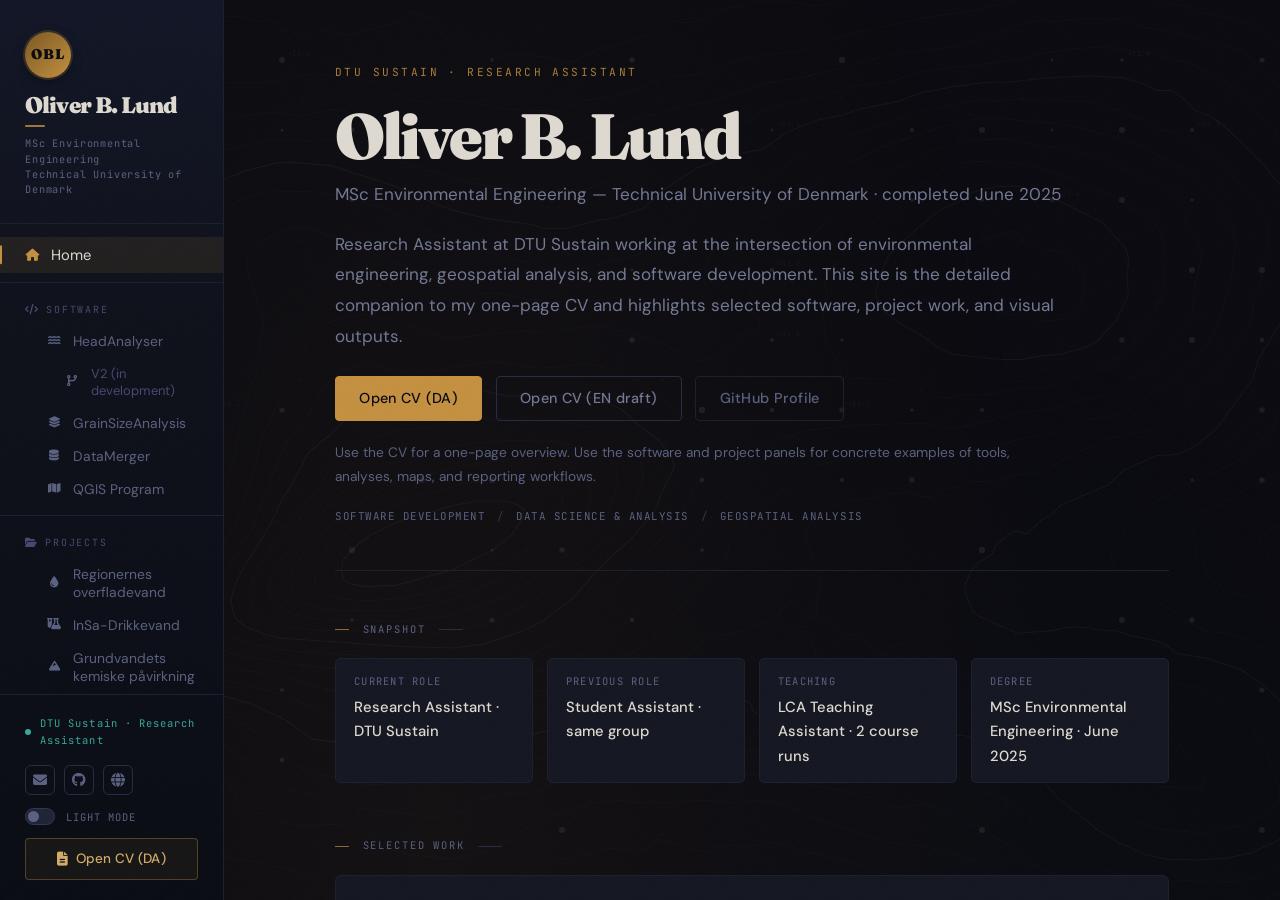
==== commit 7288bd6b: "Add Font Awesome icons, OBL monogram, social links, pulsing dot, image hover overlays Co-Authored-By" ====
--- a/index.html
+++ b/index.html
@@ -11,6 +11,7 @@
 <link rel="preconnect" href="https://fonts.gstatic.com" crossorigin>
 <link href="https://fonts.googleapis.com/css2?family=Fraunces:opsz,wght@9..144,300;9..144,600;9..144,700;9..144,900&family=DM+Sans:wght@300;400;500;600&family=JetBrains+Mono:wght@400;500&display=swap" rel="stylesheet">
 
+<link rel="stylesheet" href="https://cdnjs.cloudflare.com/ajax/libs/font-awesome/6.6.0/css/all.min.css" crossorigin="anonymous" referrerpolicy="no-referrer">
 <link rel="stylesheet" href="css/base.css">
 <link rel="stylesheet" href="css/layout.css">
 <link rel="stylesheet" href="css/components.css">
@@ -33,6 +34,7 @@
   <aside class="sidebar" id="sidebar">
 
     <div class="sidebar-id">
+      <div class="sidebar-monogram">OBL</div>
       <div class="sidebar-name">Oliver B. Lund</div>
       <div class="sidebar-degree">MSc Environmental Engineering<br>Technical University of Denmark</div>
     </div>
@@ -42,7 +44,7 @@
       <!-- Home -->
       <div class="nav-group">
         <button type="button" class="nav-item active" data-panel="home">
-          <span class="nav-dot"></span>Home
+          <i class="fa-solid fa-house"></i>Home
         </button>
       </div>
 
@@ -50,21 +52,21 @@
 
       <!-- Software -->
       <div class="nav-group">
-        <div class="nav-group-label">Software</div>
+        <div class="nav-group-label"><i class="fa-solid fa-code"></i>Software</div>
         <button type="button" class="nav-item sub" data-panel="sw-headanalyser">
-          <span class="nav-dot"></span>HeadAnalyser
+          <i class="fa-solid fa-water"></i>HeadAnalyser
         </button>
         <button type="button" class="nav-item child" data-panel="sw-headanalyser-v2">
-          <span class="nav-dot"></span>V2 (in development)
+          <i class="fa-solid fa-code-branch"></i>V2 (in development)
         </button>
         <button type="button" class="nav-item sub" data-panel="sw-gsa">
-          <span class="nav-dot"></span>GrainSizeAnalysis
+          <i class="fa-solid fa-layer-group"></i>GrainSizeAnalysis
         </button>
         <button type="button" class="nav-item sub" data-panel="sw-datamerger">
-          <span class="nav-dot"></span>DataMerger
+          <i class="fa-solid fa-database"></i>DataMerger
         </button>
         <button type="button" class="nav-item sub" data-panel="sw-qgis">
-          <span class="nav-dot"></span>QGIS Program
+          <i class="fa-solid fa-map"></i>QGIS Program
         </button>
       </div>
 
@@ -72,18 +74,18 @@
 
       <!-- Projects -->
       <div class="nav-group">
-        <div class="nav-group-label">Projects</div>
+        <div class="nav-group-label"><i class="fa-solid fa-folder-open"></i>Projects</div>
         <button type="button" class="nav-item sub" data-panel="proj-1">
-          <span class="nav-dot"></span>Regionernes overfladevand
+          <i class="fa-solid fa-droplet"></i>Regionernes overfladevand
         </button>
         <button type="button" class="nav-item sub" data-panel="proj-2">
-          <span class="nav-dot"></span>InSa-Drikkevand
+          <i class="fa-solid fa-flask-vial"></i>InSa-Drikkevand
         </button>
         <button type="button" class="nav-item sub" data-panel="proj-3">
-          <span class="nav-dot"></span>Grundvandets kemiske påvirkning
+          <i class="fa-solid fa-mountain"></i>Grundvandets kemiske påvirkning
         </button>
         <button type="button" class="nav-item sub" data-panel="proj-4">
-          <span class="nav-dot"></span>PFAS / pesticider beslutningstræer
+          <i class="fa-solid fa-triangle-exclamation"></i>PFAS / pesticider beslutningstræer
         </button>
       </div>
 
@@ -91,15 +93,15 @@
 
       <!-- Academic -->
       <div class="nav-group">
-        <div class="nav-group-label">Academic</div>
+        <div class="nav-group-label"><i class="fa-solid fa-graduation-cap"></i>Academic</div>
         <button type="button" class="nav-item sub" data-panel="proj-5">
-          <span class="nav-dot"></span>Sedimentary Microbial Fuel Cells
+          <i class="fa-solid fa-bolt"></i>Sedimentary Microbial Fuel Cells
         </button>
         <button type="button" class="nav-item sub" data-panel="proj-6">
-          <span class="nav-dot"></span>UV-A &amp; Plant Growth
+          <i class="fa-solid fa-seedling"></i>UV-A &amp; Plant Growth
         </button>
         <button type="button" class="nav-item sub" data-panel="proj-7">
-          <span class="nav-dot"></span>MSc Thesis — Deep Learning QC
+          <i class="fa-solid fa-brain"></i>MSc Thesis — Deep Learning QC
         </button>
       </div>
 
@@ -108,7 +110,7 @@
       <!-- Gallery -->
       <div class="nav-group">
         <button type="button" class="nav-item" data-panel="gallery">
-          <span class="nav-dot"></span>Gallery
+          <i class="fa-solid fa-images"></i>Gallery
         </button>
       </div>
 
@@ -117,7 +119,7 @@
       <!-- About -->
       <div class="nav-group">
         <button type="button" class="nav-item" data-panel="about">
-          <span class="nav-dot"></span>About &amp; Contact
+          <i class="fa-solid fa-user"></i>About &amp; Contact
         </button>
       </div>
 
@@ -126,13 +128,24 @@
     <div class="sidebar-foot">
       <div class="avail-badge">
         <span class="avail-dot"></span>DTU Sustain · Research Assistant
+      </div>
+      <div class="sidebar-social">
+        <a href="mailto:Oliverlund1@hotmail.com" aria-label="Email" title="Send email">
+          <i class="fa-solid fa-envelope"></i>
+        </a>
+        <a href="https://github.com/OliverBrincksLund" target="_blank" rel="noopener" aria-label="GitHub" title="GitHub profile">
+          <i class="fa-brands fa-github"></i>
+        </a>
+        <a href="https://oliverbrinckslund.github.io/Webpage" target="_blank" rel="noopener" aria-label="Portfolio" title="Portfolio website">
+          <i class="fa-solid fa-globe"></i>
+        </a>
       </div>
       <button class="theme-toggle" id="themeToggle" type="button" aria-label="Toggle light mode" aria-pressed="false">
         <span class="toggle-track"><span class="toggle-thumb"></span></span>
         <span class="toggle-label">Light mode</span>
       </button>
       <a href="cv/oliver-b-lund.da.html" class="cv-btn" target="_blank" rel="noopener">
-        ↓ &ensp;Open CV (DA)
+        <i class="fa-solid fa-file-lines"></i>Open CV (DA)
       </a>
     </div>
 
@@ -638,7 +651,7 @@
 
         <!-- ── Header ── -->
         <div class="panel-header">
-          <div class="panel-eyebrow">Software</div>
+          <div class="panel-eyebrow"><i class="fa-solid fa-code"></i>Software</div>
           <div style="display:flex;align-items:center;gap:0.75rem;margin-bottom:0.75rem;flex-wrap:wrap;">
             <h1 class="panel-title" style="margin-bottom:0;">HeadAnalyser</h1>
             <span class="version-badge">v1.1.1</span>
@@ -824,7 +837,7 @@
 
         <!-- ── Header ── -->
         <div class="panel-header">
-          <div class="panel-eyebrow">Software</div>
+          <div class="panel-eyebrow"><i class="fa-solid fa-code"></i>Software</div>
           <div style="display:flex;align-items:center;gap:0.75rem;margin-bottom:0.75rem;flex-wrap:wrap;">
             <h1 class="panel-title" style="margin-bottom:0;">HeadAnalyser V2</h1>
             <span class="version-badge wip">in development</span>
@@ -974,7 +987,7 @@
 
         <!-- ── Header ── -->
         <div class="panel-header">
-          <div class="panel-eyebrow">Software</div>
+          <div class="panel-eyebrow"><i class="fa-solid fa-code"></i>Software</div>
           <div style="display:flex;align-items:center;gap:0.75rem;margin-bottom:0.75rem;flex-wrap:wrap;">
             <h1 class="panel-title" style="margin-bottom:0;">GrainSizeAnalysis</h1>
             <span class="version-badge wip">v0.9.0-beta</span>
@@ -1151,7 +1164,7 @@
     <div class="panel" id="panel-sw-datamerger">
       <div class="panel-wrap">
         <div class="panel-header">
-          <div class="panel-eyebrow">Software</div>
+          <div class="panel-eyebrow"><i class="fa-solid fa-code"></i>Software</div>
           <h1 class="panel-title">DataMerger</h1>
           <p class="panel-subtitle">A desktop application for data manipulation, merging, filtering, spatial analysis, and visualisation — built for real environmental data workflows.</p>
           <div class="tags" style="margin-top:1rem;">
@@ -1221,7 +1234,7 @@
     <div class="panel" id="panel-sw-qgis">
       <div class="panel-wrap">
         <div class="panel-header">
-          <div class="panel-eyebrow">Software</div>
+          <div class="panel-eyebrow"><i class="fa-solid fa-code"></i>Software</div>
           <h1 class="panel-title">QGIS Program</h1>
           <p class="panel-subtitle">Custom QGIS-based tooling for streamlining geospatial workflows and automated map production.</p>
           <div class="tags" style="margin-top:1rem;">
@@ -1730,7 +1743,7 @@
     <div class="panel" id="panel-proj-4">
       <div class="panel-wrap">
         <div class="panel-header">
-          <div class="panel-eyebrow">DTU Sustain · GEUS · Miljøstyrelsen</div>
+          <div class="panel-eyebrow"><i class="fa-solid fa-droplet"></i>DTU Sustain · GEUS · Miljøstyrelsen</div>
           <h1 class="panel-title">Risiko- og tilstandsvurdering for PFAS og pesticider</h1>
           <p class="panel-subtitle">Collaborative project with GEUS and Miljøstyrelsen, where I contribute Python workflows for parts of the risk assessment and implement tilstandsvurdering based on the final input of groundwater bodies assessed to be at risk.</p>
           <div class="tags" style="margin-top:1rem;">
@@ -1861,7 +1874,7 @@
     <div class="panel" id="panel-proj-5">
       <div class="panel-wrap">
         <div class="panel-header">
-          <div class="panel-eyebrow">DTU · Department of Environmental Engineering · 2022</div>
+          <div class="panel-eyebrow"><i class="fa-solid fa-bolt"></i>DTU · Department of Environmental Engineering · 2022</div>
           <h1 class="panel-title">Sedimentary Microbial Fuel Cells</h1>
           <p class="panel-subtitle">Bachelor thesis investigating how Sedimentary Microbial Fuel Cells (SMFCs) can be used to remediate coastal marine sediments suffering from hypoxia and toxic sulfide accumulation — awarded Årets bachelorprojekt 2022 by the DTU Sustain Colding Award.</p>
           <div class="tags" style="margin-top:1rem;">
@@ -1876,7 +1889,7 @@
 
         <div class="achieve-list" style="margin-bottom:2rem;">
           <div class="achieve-item">
-            <span class="achieve-marker">◆</span>
+            <span class="achieve-marker"><i class="fa-solid fa-trophy"></i></span>
             <div><strong>Colding Award — Årets bachelorprojekt 2022</strong> — awarded by DTU Sustain together with Emma Mørk-Pedersen for <em>Effects on oxygen depletion and sulfide levels in marine sediments</em>. <a href="https://sustain.dtu.dk/undervisning/colding-award/winners" target="_blank" rel="noopener">See award page ↗</a></div>
           </div>
         </div>
@@ -2020,7 +2033,7 @@
     <div class="panel" id="panel-proj-6">
       <div class="panel-wrap">
         <div class="panel-header">
-          <div class="panel-eyebrow">DTU Environment · Special BSc Course · Autumn 2021</div>
+          <div class="panel-eyebrow"><i class="fa-solid fa-seedling"></i>DTU Environment · Special BSc Course · Autumn 2021</div>
           <h1 class="panel-title">UV-A Radiation &amp; Plant Growth</h1>
           <p class="panel-subtitle">Special BSc course project investigating how varying intensities of UV-A radiation affect biomass production and secondary metabolite accumulation in hydroponically grown lettuce — written as a scientific manuscript and commended by the supervising professor as publication-ready.</p>
           <div class="tags" style="margin-top:1rem;">
@@ -2035,7 +2048,7 @@
 
         <div class="achieve-list" style="margin-bottom:2rem;">
           <div class="achieve-item">
-            <span class="achieve-marker">◆</span>
+            <span class="achieve-marker"><i class="fa-solid fa-certificate"></i></span>
             <div><strong>Professor statement</strong> — Assoc. Prof. Teis Nørgaard Mikkelsen (DTU Environment) wrote that the report <em>"fulfills all requirements for an actual scientific published paper"</em> and that the students <em>"did high-class work and demonstrated a rare commitment to scientific work."</em> <a href="Docs/projects/special-course-plants/statement.pdf" target="_blank" rel="noopener">Read statement ↗</a></div>
           </div>
         </div>
@@ -2179,7 +2192,7 @@
     <div class="panel" id="panel-proj-7">
       <div class="panel-wrap">
         <div class="panel-header">
-          <div class="panel-eyebrow">DTU Sustain · Section for Water Systems · June 2025</div>
+          <div class="panel-eyebrow"><i class="fa-solid fa-brain"></i>DTU Sustain · Section for Water Systems · June 2025</div>
           <h1 class="panel-title">Automatic Quality Control of Stream Water Level Time Series Using Deep Learning</h1>
           <p class="panel-subtitle">MSc thesis investigating LSTM neural networks for automated anomaly detection and imputation in Danish stream water level data — developed in collaboration with SGAV and built around a custom synthetic anomaly framework for training data generation.</p>
           <div class="tags" style="margin-top:1rem;">
@@ -2409,23 +2422,23 @@
           <div class="p-section-label">Key Achievements</div>
           <div class="achieve-list">
             <div class="achieve-item">
-              <span class="achieve-marker">◆</span>
+              <span class="achieve-marker"><i class="fa-solid fa-graduation-cap"></i></span>
               <div><strong>MSc Environmental Engineering</strong> — completed at the Technical University of Denmark in June 2025.</div>
             </div>
             <div class="achieve-item">
-              <span class="achieve-marker">◆</span>
+              <span class="achieve-marker"><i class="fa-solid fa-trophy"></i></span>
               <div><strong>Årets bachelorprojekt 2022</strong> — received together with Emma Mørk-Pedersen for <em>Effects on oxygen depletion and sulfide levels in marine sediments</em>.</div>
             </div>
             <div class="achieve-item">
-              <span class="achieve-marker">◆</span>
+              <span class="achieve-marker"><i class="fa-solid fa-water"></i></span>
               <div><strong>HeadAnalyser</strong> — developed a groundwater hydraulic gradient analysis tool at DTU Sustain, with an ongoing V2 rewrite.</div>
             </div>
             <div class="achieve-item">
-              <span class="achieve-marker">◆</span>
+              <span class="achieve-marker"><i class="fa-solid fa-database"></i></span>
               <div><strong>DataMerger</strong> — Built full-featured desktop application for environmental data workflows: spatial joins, interactive Leaflet mapping, SQL server connectivity, and import/export for CSV, XLSX, GeoJSON, SHP.</div>
             </div>
             <div class="achieve-item">
-              <span class="achieve-marker">◆</span>
+              <span class="achieve-marker"><i class="fa-solid fa-chalkboard-user"></i></span>
               <div><strong>Teaching &amp; research roles at DTU</strong> — served twice as a teaching assistant in LCA, then progressed from student assistant to research assistant at DTU Sustain.</div>
             </div>
           </div>
--- a/css/base.css
+++ b/css/base.css
@@ -1,114 +1,116 @@
-/* ============================================================
-   RESET & VARIABLES
-   ============================================================ */
-*, *::before, *::after { box-sizing: border-box; margin: 0; padding: 0; }
-
-:root {
-  /* Backgrounds */
-  --bg:        #09090f;
-  --bg-s:      #0d1019;
-  --bg-e:      #131620;
-  --bg-h:      #191d2c;
-  --bg-hh:     #1e2235;
-
-  /* Borders */
-  --bd:        #1a1e2f;
-  --bd-s:      #252b40;
-  --bd-m:      #2f3650;
-
-  /* Text */
-  --tx:        #dedad1;
-  --tx-2:      #737894;
-  --tx-3:      #5a6080;
-  --tx-4:      #454870;
-
-  /* Accents */
-  --gold:      #c49040;
-  --gold-l:    #d4ab68;
-  --gold-d:    #7a5820;
-  --gold-glow: rgba(196, 144, 64, 0.10);
-  --teal:      #38a898;
-  --teal-l:    #52bfb0;
-  --teal-glow: rgba(56, 168, 152, 0.10);
-
-  /* Typography */
-  --fd: 'Fraunces', Georgia, serif;
-  --fb: 'DM Sans', -apple-system, sans-serif;
-  --fm: 'JetBrains Mono', monospace;
-
-  /* Layout */
-  --sidebar-w: 224px;
-  --ease: cubic-bezier(0.4, 0, 0.2, 1);
-}
-
-html { font-size: 16px; }
-html, body { height: 100%; }
-
-body {
-  font-family: var(--fb);
-  background: var(--bg);
-  color: var(--tx);
-  -webkit-font-smoothing: antialiased;
-  -moz-osx-font-smoothing: grayscale;
-  overflow: hidden;
-}
-
-a { color: inherit; text-decoration: none; }
-ul { list-style: none; }
-img { display: block; max-width: 100%; }
-button { font-family: inherit; cursor: pointer; border: none; background: none; }
-
-::-webkit-scrollbar { width: 4px; height: 4px; }
-::-webkit-scrollbar-track { background: transparent; }
-::-webkit-scrollbar-thumb { background: var(--bd-s); border-radius: 2px; }
-::-webkit-scrollbar-thumb:hover { background: var(--bd-m); }
-
-/* ── Selection & Focus ──────────────────────────────────── */
-::selection { background: rgba(196, 144, 64, 0.22); color: var(--tx); }
-
-:focus-visible {
-  outline: 2px solid rgba(196, 144, 64, 0.5);
-  outline-offset: 2px;
-  border-radius: 2px;
-}
-
-/* ── Grain texture overlay ──────────────────────────────── */
-body::after {
-  content: '';
-  position: fixed;
-  inset: 0;
-  z-index: 9999;
-  pointer-events: none;
-  opacity: 0.038;
-  background-image: url("data:image/svg+xml,%3Csvg viewBox='0 0 200 200' xmlns='http://www.w3.org/2000/svg'%3E%3Cfilter id='n'%3E%3CfeTurbulence type='fractalNoise' baseFrequency='0.8' numOctaves='4' stitchTiles='stitch'/%3E%3C/filter%3E%3Crect width='100%25' height='100%25' filter='url(%23n)'/%3E%3C/svg%3E");
-  background-size: 160px 160px;
-}
-
-/* ============================================================
-   LIGHT MODE
-   Sidebar always stays dark (it reads from :root and is not
-   inside .main). Only .main and its children get overrides.
-   ============================================================ */
-body.light .main {
-  --bg:        #f2f0ea;
-  --bg-s:      #ede9e0;
-  --bg-e:      #e8e4db;
-  --bg-h:      #e1ddd3;
-  --bg-hh:     #d9d5ca;
-  --bd:        #cac6bb;
-  --bd-s:      #bcb8ac;
-  --bd-m:      #aca89c;
-  --tx:        #1c1a14;
-  --tx-2:      #4a4840;
-  --tx-3:      #7a7870;
-  --tx-4:      #9e9c8e;
-  --gold-glow: rgba(196, 144, 64, 0.15);
-  --teal-glow: rgba(56, 168, 152, 0.13);
-}
-
-/* Scrollbar in light main */
-body.light .main::-webkit-scrollbar-thumb         { background: #bcb8ac; }
-body.light .main::-webkit-scrollbar-thumb:hover   { background: #aca89c; }
-
-/* Grain slightly more visible on light */
-body.light::after { opacity: 0.055; }
+/* ============================================================
+   RESET & VARIABLES
+   ============================================================ */
+*, *::before, *::after { box-sizing: border-box; margin: 0; padding: 0; }
+
+:root {
+  /* Backgrounds */
+  --bg:        #09090f;
+  --bg-s:      #0d1019;
+  --bg-e:      #131620;
+  --bg-h:      #191d2c;
+  --bg-hh:     #1e2235;
+
+  /* Borders */
+  --bd:        #1a1e2f;
+  --bd-s:      #252b40;
+  --bd-m:      #2f3650;
+
+  /* Text */
+  --tx:        #dedad1;
+  --tx-2:      #737894;
+  --tx-3:      #5a6080;
+  --tx-4:      #454870;
+
+  /* Accents */
+  --gold:      #c49040;
+  --gold-l:    #d4ab68;
+  --gold-d:    #7a5820;
+  --gold-glow: rgba(196, 144, 64, 0.10);
+  --teal:      #38a898;
+  --teal-l:    #52bfb0;
+  --teal-glow: rgba(56, 168, 152, 0.10);
+
+  /* Typography */
+  --fd: 'Fraunces', Georgia, serif;
+  --fb: 'DM Sans', -apple-system, sans-serif;
+  --fm: 'JetBrains Mono', monospace;
+
+  /* Layout */
+  --sidebar-w: 224px;
+  --ease: cubic-bezier(0.4, 0, 0.2, 1);
+}
+
+html { font-size: 18px; }
+html, body { height: 100%; }
+
+body {
+  font-family: var(--fb);
+  font-size: 1rem;
+  line-height: 1.65;
+  background: var(--bg);
+  color: var(--tx);
+  -webkit-font-smoothing: antialiased;
+  -moz-osx-font-smoothing: grayscale;
+  overflow: hidden;
+}
+
+a { color: inherit; text-decoration: none; }
+ul { list-style: none; }
+img { display: block; max-width: 100%; }
+button { font-family: inherit; cursor: pointer; border: none; background: none; }
+
+::-webkit-scrollbar { width: 4px; height: 4px; }
+::-webkit-scrollbar-track { background: transparent; }
+::-webkit-scrollbar-thumb { background: var(--bd-s); border-radius: 2px; }
+::-webkit-scrollbar-thumb:hover { background: var(--bd-m); }
+
+/* ── Selection & Focus ──────────────────────────────────── */
+::selection { background: rgba(196, 144, 64, 0.22); color: var(--tx); }
+
+:focus-visible {
+  outline: 2px solid rgba(196, 144, 64, 0.5);
+  outline-offset: 2px;
+  border-radius: 2px;
+}
+
+/* ── Grain texture overlay ──────────────────────────────── */
+body::after {
+  content: '';
+  position: fixed;
+  inset: 0;
+  z-index: 9999;
+  pointer-events: none;
+  opacity: 0.038;
+  background-image: url("data:image/svg+xml,%3Csvg viewBox='0 0 200 200' xmlns='http://www.w3.org/2000/svg'%3E%3Cfilter id='n'%3E%3CfeTurbulence type='fractalNoise' baseFrequency='0.8' numOctaves='4' stitchTiles='stitch'/%3E%3C/filter%3E%3Crect width='100%25' height='100%25' filter='url(%23n)'/%3E%3C/svg%3E");
+  background-size: 160px 160px;
+}
+
+/* ============================================================
+   LIGHT MODE
+   Sidebar always stays dark (it reads from :root and is not
+   inside .main). Only .main and its children get overrides.
+   ============================================================ */
+body.light .main {
+  --bg:        #f2f0ea;
+  --bg-s:      #ede9e0;
+  --bg-e:      #e8e4db;
+  --bg-h:      #e1ddd3;
+  --bg-hh:     #d9d5ca;
+  --bd:        #cac6bb;
+  --bd-s:      #bcb8ac;
+  --bd-m:      #aca89c;
+  --tx:        #1c1a14;
+  --tx-2:      #4a4840;
+  --tx-3:      #7a7870;
+  --tx-4:      #9e9c8e;
+  --gold-glow: rgba(196, 144, 64, 0.15);
+  --teal-glow: rgba(56, 168, 152, 0.13);
+}
+
+/* Scrollbar in light main */
+body.light .main::-webkit-scrollbar-thumb         { background: #bcb8ac; }
+body.light .main::-webkit-scrollbar-thumb:hover   { background: #aca89c; }
+
+/* Grain slightly more visible on light */
+body.light::after { opacity: 0.055; }
--- a/css/layout.css
+++ b/css/layout.css
@@ -1,711 +1,791 @@
-/* ============================================================
-   APP SHELL
-   ============================================================ */
-.shell {
-  display: grid;
-  grid-template-columns: var(--sidebar-w) 1fr;
-  height: 100vh;
-  overflow: hidden;
-}
-
-/* ============================================================
-   SIDEBAR
-   ============================================================ */
-.sidebar {
-  background: linear-gradient(180deg, #111525 0%, var(--bg-s) 35%, #080b12 100%);
-  border-right: 1px solid var(--bd);
-  display: flex;
-  flex-direction: column;
-  overflow: hidden;
-  position: relative;
-  z-index: 10;
-}
-
-/* Identity block */
-.sidebar-id {
-  padding: 1.75rem 1.4rem 1.4rem;
-  border-bottom: 1px solid var(--bd);
-  flex-shrink: 0;
-}
-
-.sidebar-name {
-  font-family: var(--fd);
-  font-weight: 900;
-  font-size: 1.25rem;
-  letter-spacing: -0.04em;
-  color: var(--tx);
-  line-height: 1;
-  margin-bottom: 0.5rem;
-}
-
-.sidebar-name::after {
-  content: '';
-  display: block;
-  width: 20px;
-  height: 2px;
-  background: var(--gold);
-  margin-top: 0.5rem;
-  border-radius: 1px;
-  opacity: 0.8;
-}
-
-.sidebar-degree {
-  font-family: var(--fm);
-  font-size: 0.57rem;
-  letter-spacing: 0.08em;
-  color: var(--tx-3);
-  line-height: 1.5;
-}
-
-/* Nav scroll area */
-.sidebar-nav {
-  flex: 1;
-  overflow-y: auto;
-  overflow-x: hidden;
-  padding: 0.75rem 0;
-  scrollbar-width: thin;
-  scrollbar-color: var(--bd-s) transparent;
-}
-
-/* Section group */
-.nav-group { margin-bottom: 0.25rem; }
-
-.nav-group-label {
-  font-family: var(--fm);
-  font-size: 0.55rem;
-  letter-spacing: 0.2em;
-  text-transform: uppercase;
-  color: var(--tx-4);
-  padding: 0.6rem 1.4rem 0.3rem;
-  user-select: none;
-}
-
-/* Nav items */
-.nav-item {
-  display: flex;
-  align-items: center;
-  gap: 0.6rem;
-  padding: 0.42rem 1.4rem;
-  width: 100%;
-  border: 0;
-  background: none;
-  text-align: left;
-  font-size: 0.82rem;
-  font-weight: 400;
-  color: var(--tx-2);
-  cursor: pointer;
-  transition: background 0.15s, color 0.15s;
-  user-select: none;
-  position: relative;
-}
-
-.nav-item::before {
-  content: '';
-  position: absolute;
-  left: 0;
-  top: 50%;
-  width: 2px;
-  height: 55%;
-  background: var(--gold);
-  border-radius: 1px;
-  transform: translateY(-50%) scaleY(0);
-  transform-origin: center;
-  transition: transform 0.22s var(--ease);
-}
-
-.nav-item.active::before { transform: translateY(-50%) scaleY(1); }
-
-.nav-item:hover {
-  background: var(--bg-h);
-  color: var(--tx);
-}
-
-.nav-item.active {
-  color: var(--tx);
-  background: var(--gold-glow);
-}
-
-.nav-item .nav-dot {
-  width: 5px;
-  height: 5px;
-  border-radius: 50%;
-  background: var(--bd-s);
-  flex-shrink: 0;
-  transition: background 0.15s;
-}
-
-.nav-item.active .nav-dot,
-.nav-item:hover .nav-dot { background: var(--gold); }
-
-/* Sub-items (indented, smaller) */
-.nav-item.sub {
-  padding-left: 2.6rem;
-  font-size: 0.77rem;
-  color: var(--tx-3);
-}
-
-/* Child-items (further indented, under a sub) */
-.nav-item.child {
-  padding-left: 3.6rem;
-  font-size: 0.72rem;
-  color: var(--tx-4);
-}
-.nav-item.child .nav-dot {
-  width: 4px;
-  height: 4px;
-}
-
-.nav-item.sub .nav-dot { width: 4px; height: 4px; }
-
-.nav-item.sub:hover { color: var(--tx-2); }
-.nav-item.sub.active { color: var(--tx); }
-
-/* Separator */
-.nav-sep {
-  height: 1px;
-  background: var(--bd);
-  margin: 0.5rem 0;
-}
-
-/* Sidebar footer */
-.sidebar-foot {
-  padding: 1.1rem 1.4rem;
-  border-top: 1px solid var(--bd);
-  flex-shrink: 0;
-}
-
-.avail-badge {
-  display: flex;
-  align-items: center;
-  gap: 0.5rem;
-  font-family: var(--fm);
-  font-size: 0.58rem;
-  letter-spacing: 0.1em;
-  color: var(--teal);
-  margin-bottom: 0.85rem;
-}
-
-.avail-dot {
-  width: 6px;
-  height: 6px;
-  border-radius: 50%;
-  background: var(--teal);
-  flex-shrink: 0;
-  animation: blink 2.4s ease-in-out infinite;
-}
-
-@keyframes blink {
-  0%, 100% { opacity: 1; }
-  50%       { opacity: 0.35; }
-}
-
-.cv-btn {
-  display: flex;
-  align-items: center;
-  justify-content: center;
-  gap: 0.4rem;
-  width: 100%;
-  padding: 0.5rem;
-  border: 1px solid rgba(196, 144, 64, 0.35);
-  border-radius: 4px;
-  font-size: 0.75rem;
-  font-weight: 500;
-  color: var(--gold-l);
-  background: rgba(196, 144, 64, 0.07);
-  transition: border-color 0.18s, color 0.18s, background 0.18s;
-  text-decoration: none;
-  letter-spacing: 0.02em;
-}
-
-.cv-btn:hover {
-  background: var(--gold);
-  color: #09090f;
-  border-color: var(--gold);
-}
-
-/* ============================================================
-   MAIN CONTENT AREA
-   ============================================================ */
-.main {
-  overflow-y: auto;
-  overflow-x: hidden;
-  position: relative;
-  background: var(--bg);
-}
-
-/* ============================================================
-   PANELS
-   ============================================================ */
-.panel {
-  display: none;
-  min-height: 100vh;
-  position: relative;
-  z-index: 2;
-}
-
-.panel.active {
-  display: block;
-  animation: panelIn 0.26s var(--ease) both;
-}
-
-.panel.active.dir-back {
-  animation: panelInBack 0.26s var(--ease) both;
-}
-
-@keyframes panelIn {
-  from { opacity: 0; transform: translateX(14px); }
-  to   { opacity: 1; transform: translateX(0); }
-}
-
-@keyframes panelInBack {
-  from { opacity: 0; transform: translateX(-14px); }
-  to   { opacity: 1; transform: translateX(0); }
-}
-
-@keyframes fadeUp {
-  from { opacity: 0; transform: translateY(18px); }
-  to   { opacity: 1; transform: translateY(0); }
-}
-
-/* ── Initial load stagger (home panel only, fires once) ──
-   Explicit opacity:0 prevents the 1-frame FOUC that occurs
-   when relying solely on animation-fill-mode:backwards.
-   Using `forwards` keeps elements visible after animation
-   ends; removing is-init at 1.6s restores the default state.
-   ─────────────────────────────────────────────────────── */
-body.is-init #panel-home .home-eyebrow,
-body.is-init #panel-home .home-name,
-body.is-init #panel-home .home-degree,
-body.is-init #panel-home .home-tagline,
-body.is-init #panel-home .p-section:nth-child(2),
-body.is-init #panel-home .p-section:nth-child(3) { opacity: 0; }
-
-body.is-init #panel-home.active                    { animation: none; opacity: 1; }
-body.is-init #panel-home .home-eyebrow             { animation: fadeUp 0.5s var(--ease) 0.18s forwards; }
-body.is-init #panel-home .home-name                { animation: fadeUp 0.55s var(--ease) 0.30s forwards; }
-body.is-init #panel-home .home-degree              { animation: fadeUp 0.5s var(--ease) 0.44s forwards; }
-body.is-init #panel-home .home-tagline             { animation: fadeUp 0.45s var(--ease) 0.55s forwards; }
-body.is-init #panel-home .p-section:nth-child(2)   { animation: fadeUp 0.5s var(--ease) 0.66s forwards; }
-body.is-init #panel-home .p-section:nth-child(3)   { animation: fadeUp 0.5s var(--ease) 0.78s forwards; }
-
-/* ============================================================
-   PANEL LAYOUT HELPERS
-   ============================================================ */
-.panel-wrap {
-  max-width: 960px;
-  margin: 0 auto;
-  padding: 3.5rem 3.5rem 5rem;
-}
-
-.panel-header {
-  margin-bottom: 2.75rem;
-  padding-bottom: 1.75rem;
-  border-bottom: 1px solid var(--bd);
-}
-
-.panel-eyebrow {
-  font-family: var(--fm);
-  font-size: 0.6rem;
-  letter-spacing: 0.2em;
-  text-transform: uppercase;
-  color: var(--gold);
-  margin-bottom: 0.65rem;
-}
-
-.panel-title {
-  font-family: var(--fd);
-  font-weight: 700;
-  font-size: clamp(1.8rem, 3.5vw, 2.6rem);
-  letter-spacing: -0.03em;
-  color: var(--tx);
-  line-height: 1.05;
-  margin-bottom: 0.75rem;
-}
-
-.panel-subtitle {
-  font-size: 0.9rem;
-  font-weight: 300;
-  color: var(--tx-2);
-  line-height: 1.7;
-  max-width: 560px;
-}
-
-/* Section within a panel */
-.p-section {
-  margin-bottom: 3rem;
-}
-
-.p-section-label {
-  font-family: var(--fm);
-  font-size: 0.58rem;
-  letter-spacing: 0.18em;
-  text-transform: uppercase;
-  color: var(--tx-3);
-  margin-bottom: 1.1rem;
-  display: flex;
-  align-items: center;
-  gap: 0.75rem;
-}
-
-.p-section-label::before {
-  content: '';
-  width: 14px;
-  height: 1px;
-  background: var(--gold);
-  flex-shrink: 0;
-  opacity: 0.7;
-}
-
-.p-section-label::after {
-  content: '';
-  flex: 1;
-  max-width: 24px;
-  height: 1px;
-  background: var(--bd-s);
-}
-
-/* ============================================================
-   PANEL: HOME
-   ============================================================ */
-#panel-home {
-  min-height: 100vh;
-  position: relative;
-}
-
-#panel-home::after {
-  content: '';
-  position: absolute;
-  inset: 0;
-  background:
-    radial-gradient(ellipse 60% 50% at 20% 30%, rgba(196,144,64,0.05), transparent),
-    radial-gradient(ellipse 50% 60% at 80% 70%, rgba(56,168,152,0.04), transparent);
-  pointer-events: none;
-}
-
-.home-panel-wrap {
-  position: relative;
-  z-index: 1;
-}
-
-.home-header {
-  padding-bottom: 2.5rem;
-  margin-bottom: 2.75rem;
-  border-bottom: 1px solid var(--bd);
-}
-
-.home-eyebrow {
-  font-family: var(--fm);
-  font-size: 0.62rem;
-  letter-spacing: 0.22em;
-  text-transform: uppercase;
-  color: var(--gold);
-  margin-bottom: 1.25rem;
-  opacity: 0.85;
-}
-
-.home-name {
-  font-family: var(--fd);
-  font-weight: 900;
-  font-size: clamp(2.8rem, 5vw, 4.5rem);
-  letter-spacing: -0.045em;
-  line-height: 1;
-  color: var(--tx);
-  margin-bottom: 0.75rem;
-}
-
-.home-degree {
-  font-size: 0.88rem;
-  font-weight: 300;
-  color: var(--tx-2);
-  margin-bottom: 1.1rem;
-  line-height: 1.6;
-}
-
-.home-intro {
-  max-width: 720px;
-  font-size: 0.95rem;
-  color: var(--tx-2);
-  line-height: 1.8;
-  margin-bottom: 1.35rem;
-}
-
-.home-actions {
-  display: flex;
-  flex-wrap: wrap;
-  gap: 0.75rem;
-  margin-bottom: 1.1rem;
-}
-
-.home-note {
-  max-width: 720px;
-  margin: 0 0 1.1rem;
-  font-size: 0.76rem;
-  line-height: 1.7;
-  color: var(--tx-3);
-}
-
-.home-tagline {
-  display: flex;
-  align-items: center;
-  gap: 0.65rem;
-  flex-wrap: wrap;
-  font-family: var(--fm);
-  font-size: 0.6rem;
-  letter-spacing: 0.14em;
-  text-transform: uppercase;
-  color: var(--tx-3);
-}
-
-.home-tagline-sep { color: var(--bd-m); }
-
-/* Discipline Cards */
-.disc-grid {
-  display: grid;
-  grid-template-columns: repeat(3, 1fr);
-  gap: 1rem;
-}
-
-.disc-card {
-  background: var(--bg-e);
-  border: 1px solid var(--bd);
-  border-radius: 6px;
-  padding: 1.5rem;
-  transition: border-color 0.2s, background 0.2s, transform 0.2s, box-shadow 0.2s;
-}
-
-.disc-card:hover {
-  border-color: var(--bd-s);
-  background: var(--bg-h);
-  transform: translateY(-2px);
-  box-shadow: 0 6px 28px rgba(0, 0, 0, 0.4);
-}
-
-.disc-card-n {
-  font-family: var(--fm);
-  font-size: 0.58rem;
-  letter-spacing: 0.16em;
-  text-transform: uppercase;
-  color: var(--gold);
-  margin-bottom: 0.6rem;
-}
-
-.disc-card-title {
-  font-family: var(--fd);
-  font-weight: 600;
-  font-size: 1.05rem;
-  letter-spacing: -0.02em;
-  color: var(--tx);
-  margin-bottom: 0.65rem;
-  line-height: 1.2;
-}
-
-.disc-card-desc {
-  font-size: 0.78rem;
-  color: var(--tx-2);
-  line-height: 1.65;
-  margin-bottom: 1rem;
-}
-
-/* Tech Stack */
-.tech-stack {
-  display: grid;
-  grid-template-columns: repeat(2, 1fr);
-  gap: 1.5rem 2rem;
-}
-
-.tech-group-label {
-  font-family: var(--fm);
-  font-size: 0.56rem;
-  letter-spacing: 0.16em;
-  text-transform: uppercase;
-  color: var(--tx-3);
-  margin-bottom: 0.65rem;
-}
-
-.home-meta-grid {
-  margin-bottom: 0;
-}
-
-/* ============================================================
-   MOBILE TOGGLE
-   ============================================================ */
-.mobile-toggle {
-  display: none;
-  position: fixed;
-  top: 0.9rem;
-  left: 1rem;
-  z-index: 200;
-  width: 36px; height: 36px;
-  background: var(--bg-s);
-  border: 1px solid var(--bd-s);
-  border-radius: 4px;
-  align-items: center;
-  justify-content: center;
-  cursor: pointer;
-  flex-direction: column;
-  gap: 4px;
-  padding: 0 9px;
-}
-
-.mobile-toggle span {
-  display: block;
-  height: 1px;
-  background: var(--tx-2);
-  border-radius: 1px;
-  transition: all 0.2s;
-}
-
-/* ============================================================
-   RESPONSIVE
-   ============================================================ */
-@media (max-width: 860px) {
-  :root { --sidebar-w: 200px; }
-  .panel-wrap { padding: 2.5rem 2rem 4rem; }
-  .feature-grid { grid-template-columns: 1fr; }
-  .meta-grid { grid-template-columns: 1fr 1fr; }
-  .disc-grid { grid-template-columns: 1fr; }
-  .tech-stack { grid-template-columns: 1fr; }
-  .cert-grid { grid-template-columns: 1fr; }
-  .home-actions { flex-direction: column; align-items: stretch; }
-  .timeline::before { left: 16px; transform: none; }
-  .tl-item { grid-template-columns: 36px 1fr; }
-  .tl-gap { display: none; }
-  .tl-item[data-t="edu"] .tl-content,
-  .tl-item[data-t="work"] .tl-content,
-  .tl-item[data-t="current"] .tl-content { text-align: left; }
-  .tl-item[data-t="edu"] .tl-meta { justify-content: flex-start; }
-  .tl-marker { width: 36px; height: 36px; align-self: start; margin-top: 0.5rem; }
-  .tl-item { grid-template-columns: 36px 1fr; align-items: start; }
-  .tl-item[data-t="edu"] { direction: ltr; }
-}
-
-@media (max-width: 680px) {
-  body { overflow: auto; }
-  .shell { grid-template-columns: 1fr; height: auto; }
-  .sidebar {
-    position: fixed;
-    left: calc(-1 * var(--sidebar-w));
-    top: 0; bottom: 0;
-    width: var(--sidebar-w);
-    transition: left 0.25s var(--ease);
-    z-index: 150;
-  }
-  .sidebar.open { left: 0; }
-  .mobile-toggle { display: flex; }
-  .main { padding-top: 52px; }
-  .panel { min-height: calc(100vh - 52px); }
-  .home-name { font-size: 2.5rem; }
-  .stats-row { grid-template-columns: 1fr 1fr; }
-}
-
-/* ── Theme toggle (sits in sidebar footer) ────────────────── */
-.theme-toggle {
-  display: flex;
-  align-items: center;
-  gap: 0.6rem;
-  width: 100%;
-  background: transparent;
-  border: none;
-  cursor: pointer;
-  padding: 0;
-  margin-bottom: 0.7rem;
-}
-
-.toggle-track {
-  width: 30px;
-  height: 17px;
-  border-radius: 100px;
-  background: var(--bg-hh);
-  border: 1px solid var(--bd-m);
-  position: relative;
-  flex-shrink: 0;
-  transition: background 0.22s, border-color 0.22s;
-}
-
-.toggle-thumb {
-  position: absolute;
-  top: 2px;
-  left: 2px;
-  width: 11px;
-  height: 11px;
-  border-radius: 50%;
-  background: var(--tx-3);
-  transition: transform 0.22s var(--ease), background 0.22s;
-}
-
-/* Active (light on) state — tracked on body, sidebar reads :root */
-body.light .toggle-track {
-  background: rgba(196, 144, 64, 0.2);
-  border-color: rgba(196, 144, 64, 0.5);
-}
-
-body.light .toggle-thumb {
-  transform: translateX(13px);
-  background: var(--gold);
-}
-
-.toggle-label {
-  font-family: var(--fm);
-  font-size: 0.58rem;
-  letter-spacing: 0.1em;
-  text-transform: uppercase;
-  color: var(--tx-3);
-  transition: color 0.18s;
-  user-select: none;
-}
-
-body.light .toggle-label { color: var(--gold-l); }
-
-/* ============================================================
-   GIS / DATA BACKGROUND SCENE
-   Sticky height-0 trick: sticks to top of .main scroll area,
-   SVG is absolutely positioned at 100vh — always in viewport.
-   Panels (z-index:2) sit above; transparent panel areas let
-   the pattern show through.
-   ============================================================ */
-.bg-scene {
-  position: sticky;
-  top: 0;
-  height: 0;
-  overflow: visible;
-  pointer-events: none;
-  z-index: 1;
-}
-
-.bg-scene svg {
-  position: absolute;
-  top: 0;
-  left: 0;
-  width: 100%;
-  height: 100vh;
-  display: block;
-}
-
-/* Dark mode */
-.bg-scene .bg-grid     { stroke: rgba(255,255,255,0.022); fill: none; }
-.bg-scene .bg-contours { stroke: rgba(255,255,255,0.042); fill: none; }
-.bg-scene .bg-triang   { stroke: rgba(255,255,255,0.026); fill: none; }
-.bg-scene .bg-points   { fill:   rgba(255,255,255,0.072); }
-.bg-scene .bg-labels   { fill:   rgba(255,255,255,0.052); }
-.bg-scene .bg-arrows   { stroke: rgba(255,255,255,0.038); }
-
-/* Light mode — slight teal tint echoes the GIS palette */
-body.light .bg-scene .bg-grid     { stroke: rgba(30,70,58,0.05); }
-body.light .bg-scene .bg-contours { stroke: rgba(30,70,58,0.07); }
-body.light .bg-scene .bg-triang   { stroke: rgba(30,70,58,0.046); }
-body.light .bg-scene .bg-points   { fill:   rgba(30,70,58,0.10);  }
-body.light .bg-scene .bg-labels   { fill:   rgba(30,70,58,0.07);  }
-body.light .bg-scene .bg-arrows   { stroke: rgba(30,70,58,0.06);  }
-
-/* Mobile: .main doesn't scroll so sticky won't work — use fixed */
-@media (max-width: 680px) {
-  .bg-scene {
-    position: fixed;
-    top: 52px;
-    left: 0;
-    right: 0;
-    height: calc(100vh - 52px);
-    overflow: hidden;
-  }
-  .bg-scene svg { width: 100%; height: 100%; position: static; }
-}
+/* ============================================================
+   APP SHELL
+   ============================================================ */
+.shell {
+  display: grid;
+  grid-template-columns: var(--sidebar-w) 1fr;
+  height: 100vh;
+  overflow: hidden;
+}
+
+/* ============================================================
+   SIDEBAR
+   ============================================================ */
+.sidebar {
+  background: linear-gradient(180deg, #111525 0%, var(--bg-s) 35%, #080b12 100%);
+  border-right: 1px solid var(--bd);
+  display: flex;
+  flex-direction: column;
+  overflow: hidden;
+  position: relative;
+  z-index: 10;
+}
+
+/* Identity block */
+.sidebar-id {
+  padding: 1.75rem 1.4rem 1.4rem;
+  border-bottom: 1px solid var(--bd);
+  flex-shrink: 0;
+}
+
+.sidebar-name {
+  font-family: var(--fd);
+  font-weight: 900;
+  font-size: 1.25rem;
+  letter-spacing: -0.04em;
+  color: var(--tx);
+  line-height: 1;
+  margin-bottom: 0.5rem;
+}
+
+.sidebar-name::after {
+  content: '';
+  display: block;
+  width: 20px;
+  height: 2px;
+  background: var(--gold);
+  margin-top: 0.5rem;
+  border-radius: 1px;
+  opacity: 0.8;
+}
+
+.sidebar-degree {
+  font-family: var(--fm);
+  font-size: 0.57rem;
+  letter-spacing: 0.08em;
+  color: var(--tx-3);
+  line-height: 1.5;
+}
+
+/* Nav scroll area */
+.sidebar-nav {
+  flex: 1;
+  overflow-y: auto;
+  overflow-x: hidden;
+  padding: 0.75rem 0;
+  scrollbar-width: thin;
+  scrollbar-color: var(--bd-s) transparent;
+}
+
+/* Section group */
+.nav-group { margin-bottom: 0.25rem; }
+
+.nav-group-label {
+  font-family: var(--fm);
+  font-size: 0.55rem;
+  letter-spacing: 0.2em;
+  text-transform: uppercase;
+  color: var(--tx-4);
+  padding: 0.6rem 1.4rem 0.3rem;
+  user-select: none;
+}
+
+/* Nav items */
+.nav-item {
+  display: flex;
+  align-items: center;
+  gap: 0.6rem;
+  padding: 0.42rem 1.4rem;
+  width: 100%;
+  border: 0;
+  background: none;
+  text-align: left;
+  font-size: 0.82rem;
+  font-weight: 400;
+  color: var(--tx-2);
+  cursor: pointer;
+  transition: background 0.15s, color 0.15s;
+  user-select: none;
+  position: relative;
+}
+
+.nav-item::before {
+  content: '';
+  position: absolute;
+  left: 0;
+  top: 50%;
+  width: 2px;
+  height: 55%;
+  background: var(--gold);
+  border-radius: 1px;
+  transform: translateY(-50%) scaleY(0);
+  transform-origin: center;
+  transition: transform 0.22s var(--ease);
+}
+
+.nav-item.active::before { transform: translateY(-50%) scaleY(1); }
+
+.nav-item:hover {
+  background: var(--bg-h);
+  color: var(--tx);
+}
+
+.nav-item.active {
+  color: var(--tx);
+  background: var(--gold-glow);
+}
+
+.nav-item .nav-dot {
+  width: 5px;
+  height: 5px;
+  border-radius: 50%;
+  background: var(--bd-s);
+  flex-shrink: 0;
+  transition: background 0.15s;
+}
+
+.nav-item.active .nav-dot,
+.nav-item:hover .nav-dot { background: var(--gold); }
+
+/* Sub-items (indented, smaller) */
+.nav-item.sub {
+  padding-left: 2.6rem;
+  font-size: 0.77rem;
+  color: var(--tx-3);
+}
+
+/* Child-items (further indented, under a sub) */
+.nav-item.child {
+  padding-left: 3.6rem;
+  font-size: 0.72rem;
+  color: var(--tx-4);
+}
+.nav-item.child .nav-dot {
+  width: 4px;
+  height: 4px;
+}
+
+.nav-item.sub .nav-dot { width: 4px; height: 4px; }
+
+.nav-item.sub:hover { color: var(--tx-2); }
+.nav-item.sub.active { color: var(--tx); }
+
+/* Separator */
+.nav-sep {
+  height: 1px;
+  background: var(--bd);
+  margin: 0.5rem 0;
+}
+
+/* Sidebar footer */
+.sidebar-foot {
+  padding: 1.1rem 1.4rem;
+  border-top: 1px solid var(--bd);
+  flex-shrink: 0;
+}
+
+.avail-badge {
+  display: flex;
+  align-items: center;
+  gap: 0.5rem;
+  font-family: var(--fm);
+  font-size: 0.58rem;
+  letter-spacing: 0.1em;
+  color: var(--teal);
+  margin-bottom: 0.85rem;
+}
+
+.avail-dot {
+  width: 6px;
+  height: 6px;
+  border-radius: 50%;
+  background: var(--teal);
+  flex-shrink: 0;
+  animation: blink 2.4s ease-in-out infinite;
+}
+
+@keyframes blink {
+  0%, 100% { opacity: 1; }
+  50%       { opacity: 0.35; }
+}
+
+.cv-btn {
+  display: flex;
+  align-items: center;
+  justify-content: center;
+  gap: 0.4rem;
+  width: 100%;
+  padding: 0.5rem;
+  border: 1px solid rgba(196, 144, 64, 0.35);
+  border-radius: 4px;
+  font-size: 0.75rem;
+  font-weight: 500;
+  color: var(--gold-l);
+  background: rgba(196, 144, 64, 0.07);
+  transition: border-color 0.18s, color 0.18s, background 0.18s;
+  text-decoration: none;
+  letter-spacing: 0.02em;
+}
+
+.cv-btn:hover {
+  background: var(--gold);
+  color: #09090f;
+  border-color: var(--gold);
+}
+
+/* ============================================================
+   MAIN CONTENT AREA
+   ============================================================ */
+.main {
+  overflow-y: auto;
+  overflow-x: hidden;
+  position: relative;
+  background: var(--bg);
+}
+
+/* ============================================================
+   PANELS
+   ============================================================ */
+.panel {
+  display: none;
+  min-height: 100vh;
+  position: relative;
+  z-index: 2;
+}
+
+.panel.active {
+  display: block;
+  animation: panelIn 0.26s var(--ease) both;
+}
+
+.panel.active.dir-back {
+  animation: panelInBack 0.26s var(--ease) both;
+}
+
+@keyframes panelIn {
+  from { opacity: 0; transform: translateX(14px); }
+  to   { opacity: 1; transform: translateX(0); }
+}
+
+@keyframes panelInBack {
+  from { opacity: 0; transform: translateX(-14px); }
+  to   { opacity: 1; transform: translateX(0); }
+}
+
+@keyframes fadeUp {
+  from { opacity: 0; transform: translateY(18px); }
+  to   { opacity: 1; transform: translateY(0); }
+}
+
+/* ── Initial load stagger (home panel only, fires once) ──
+   Explicit opacity:0 prevents the 1-frame FOUC that occurs
+   when relying solely on animation-fill-mode:backwards.
+   Using `forwards` keeps elements visible after animation
+   ends; removing is-init at 1.6s restores the default state.
+   ─────────────────────────────────────────────────────── */
+body.is-init #panel-home .home-eyebrow,
+body.is-init #panel-home .home-name,
+body.is-init #panel-home .home-degree,
+body.is-init #panel-home .home-tagline,
+body.is-init #panel-home .p-section:nth-child(2),
+body.is-init #panel-home .p-section:nth-child(3) { opacity: 0; }
+
+body.is-init #panel-home.active                    { animation: none; opacity: 1; }
+body.is-init #panel-home .home-eyebrow             { animation: fadeUp 0.5s var(--ease) 0.18s forwards; }
+body.is-init #panel-home .home-name                { animation: fadeUp 0.55s var(--ease) 0.30s forwards; }
+body.is-init #panel-home .home-degree              { animation: fadeUp 0.5s var(--ease) 0.44s forwards; }
+body.is-init #panel-home .home-tagline             { animation: fadeUp 0.45s var(--ease) 0.55s forwards; }
+body.is-init #panel-home .p-section:nth-child(2)   { animation: fadeUp 0.5s var(--ease) 0.66s forwards; }
+body.is-init #panel-home .p-section:nth-child(3)   { animation: fadeUp 0.5s var(--ease) 0.78s forwards; }
+
+/* ============================================================
+   PANEL LAYOUT HELPERS
+   ============================================================ */
+.panel-wrap {
+  max-width: 960px;
+  margin: 0 auto;
+  padding: 3.5rem 3.5rem 5rem;
+}
+
+.panel-header {
+  margin-bottom: 2.75rem;
+  padding-bottom: 1.75rem;
+  border-bottom: 1px solid var(--bd);
+}
+
+.panel-eyebrow {
+  font-family: var(--fm);
+  font-size: 0.6rem;
+  letter-spacing: 0.2em;
+  text-transform: uppercase;
+  color: var(--gold);
+  margin-bottom: 0.65rem;
+}
+
+.panel-title {
+  font-family: var(--fd);
+  font-weight: 700;
+  font-size: clamp(1.8rem, 3.5vw, 2.6rem);
+  letter-spacing: -0.03em;
+  color: var(--tx);
+  line-height: 1.05;
+  margin-bottom: 0.75rem;
+}
+
+.panel-subtitle {
+  font-size: 1rem;
+  font-weight: 400;
+  color: var(--tx-2);
+  line-height: 1.7;
+  max-width: 560px;
+}
+
+/* Section within a panel */
+.p-section {
+  margin-bottom: 3rem;
+}
+
+.p-section-label {
+  font-family: var(--fm);
+  font-size: 0.58rem;
+  letter-spacing: 0.18em;
+  text-transform: uppercase;
+  color: var(--tx-3);
+  margin-bottom: 1.1rem;
+  display: flex;
+  align-items: center;
+  gap: 0.75rem;
+}
+
+.p-section-label::before {
+  content: '';
+  width: 14px;
+  height: 1px;
+  background: var(--gold);
+  flex-shrink: 0;
+  opacity: 0.7;
+}
+
+.p-section-label::after {
+  content: '';
+  flex: 1;
+  max-width: 24px;
+  height: 1px;
+  background: var(--bd-s);
+}
+
+/* ============================================================
+   PANEL: HOME
+   ============================================================ */
+#panel-home {
+  min-height: 100vh;
+  position: relative;
+}
+
+#panel-home::after {
+  content: '';
+  position: absolute;
+  inset: 0;
+  background:
+    radial-gradient(ellipse 60% 50% at 20% 30%, rgba(196,144,64,0.05), transparent),
+    radial-gradient(ellipse 50% 60% at 80% 70%, rgba(56,168,152,0.04), transparent);
+  pointer-events: none;
+}
+
+.home-panel-wrap {
+  position: relative;
+  z-index: 1;
+}
+
+.home-header {
+  padding-bottom: 2.5rem;
+  margin-bottom: 2.75rem;
+  border-bottom: 1px solid var(--bd);
+}
+
+.home-eyebrow {
+  font-family: var(--fm);
+  font-size: 0.62rem;
+  letter-spacing: 0.22em;
+  text-transform: uppercase;
+  color: var(--gold);
+  margin-bottom: 1.25rem;
+  opacity: 0.85;
+}
+
+.home-name {
+  font-family: var(--fd);
+  font-weight: 900;
+  font-size: clamp(2.8rem, 5vw, 4.5rem);
+  letter-spacing: -0.045em;
+  line-height: 1;
+  color: var(--tx);
+  margin-bottom: 0.75rem;
+}
+
+.home-degree {
+  font-size: 0.95rem;
+  font-weight: 400;
+  color: var(--tx-2);
+  margin-bottom: 1.1rem;
+  line-height: 1.6;
+}
+
+.home-intro {
+  max-width: 720px;
+  font-size: 0.95rem;
+  color: var(--tx-2);
+  line-height: 1.8;
+  margin-bottom: 1.35rem;
+}
+
+.home-actions {
+  display: flex;
+  flex-wrap: wrap;
+  gap: 0.75rem;
+  margin-bottom: 1.1rem;
+}
+
+.home-note {
+  max-width: 720px;
+  margin: 0 0 1.1rem;
+  font-size: 0.76rem;
+  line-height: 1.7;
+  color: var(--tx-3);
+}
+
+.home-tagline {
+  display: flex;
+  align-items: center;
+  gap: 0.65rem;
+  flex-wrap: wrap;
+  font-family: var(--fm);
+  font-size: 0.6rem;
+  letter-spacing: 0.14em;
+  text-transform: uppercase;
+  color: var(--tx-3);
+}
+
+.home-tagline-sep { color: var(--bd-m); }
+
+/* Discipline Cards */
+.disc-grid {
+  display: grid;
+  grid-template-columns: repeat(3, 1fr);
+  gap: 1rem;
+}
+
+.disc-card {
+  background: var(--bg-e);
+  border: 1px solid var(--bd);
+  border-radius: 6px;
+  padding: 1.5rem;
+  transition: border-color 0.2s, background 0.2s, transform 0.2s, box-shadow 0.2s;
+}
+
+.disc-card:hover {
+  border-color: var(--bd-s);
+  background: var(--bg-h);
+  transform: translateY(-2px);
+  box-shadow: 0 6px 28px rgba(0, 0, 0, 0.4);
+}
+
+.disc-card-n {
+  font-family: var(--fm);
+  font-size: 0.58rem;
+  letter-spacing: 0.16em;
+  text-transform: uppercase;
+  color: var(--gold);
+  margin-bottom: 0.6rem;
+}
+
+.disc-card-title {
+  font-family: var(--fd);
+  font-weight: 600;
+  font-size: 1.05rem;
+  letter-spacing: -0.02em;
+  color: var(--tx);
+  margin-bottom: 0.65rem;
+  line-height: 1.2;
+}
+
+.disc-card-desc {
+  font-size: 0.78rem;
+  color: var(--tx-2);
+  line-height: 1.65;
+  margin-bottom: 1rem;
+}
+
+/* Tech Stack */
+.tech-stack {
+  display: grid;
+  grid-template-columns: repeat(2, 1fr);
+  gap: 1.5rem 2rem;
+}
+
+.tech-group-label {
+  font-family: var(--fm);
+  font-size: 0.56rem;
+  letter-spacing: 0.16em;
+  text-transform: uppercase;
+  color: var(--tx-3);
+  margin-bottom: 0.65rem;
+}
+
+.home-meta-grid {
+  margin-bottom: 0;
+}
+
+/* ============================================================
+   MOBILE TOGGLE
+   ============================================================ */
+.mobile-toggle {
+  display: none;
+  position: fixed;
+  top: 0.9rem;
+  left: 1rem;
+  z-index: 200;
+  width: 36px; height: 36px;
+  background: var(--bg-s);
+  border: 1px solid var(--bd-s);
+  border-radius: 4px;
+  align-items: center;
+  justify-content: center;
+  cursor: pointer;
+  flex-direction: column;
+  gap: 4px;
+  padding: 0 9px;
+}
+
+.mobile-toggle span {
+  display: block;
+  height: 1px;
+  background: var(--tx-2);
+  border-radius: 1px;
+  transition: all 0.2s;
+}
+
+/* ============================================================
+   RESPONSIVE
+   ============================================================ */
+@media (max-width: 860px) {
+  :root { --sidebar-w: 200px; }
+  .panel-wrap { padding: 2.5rem 2rem 4rem; }
+  .feature-grid { grid-template-columns: 1fr; }
+  .meta-grid { grid-template-columns: 1fr 1fr; }
+  .disc-grid { grid-template-columns: 1fr; }
+  .tech-stack { grid-template-columns: 1fr; }
+  .cert-grid { grid-template-columns: 1fr; }
+  .home-actions { flex-direction: column; align-items: stretch; }
+  .timeline::before { left: 16px; transform: none; }
+  .tl-item { grid-template-columns: 36px 1fr; }
+  .tl-gap { display: none; }
+  .tl-item[data-t="edu"] .tl-content,
+  .tl-item[data-t="work"] .tl-content,
+  .tl-item[data-t="current"] .tl-content { text-align: left; }
+  .tl-item[data-t="edu"] .tl-meta { justify-content: flex-start; }
+  .tl-marker { width: 36px; height: 36px; align-self: start; margin-top: 0.5rem; }
+  .tl-item { grid-template-columns: 36px 1fr; align-items: start; }
+  .tl-item[data-t="edu"] { direction: ltr; }
+}
+
+@media (max-width: 680px) {
+  body { overflow: auto; }
+  .shell { grid-template-columns: 1fr; height: auto; }
+  .sidebar {
+    position: fixed;
+    left: calc(-1 * var(--sidebar-w));
+    top: 0; bottom: 0;
+    width: var(--sidebar-w);
+    transition: left 0.25s var(--ease);
+    z-index: 150;
+  }
+  .sidebar.open { left: 0; }
+  .mobile-toggle { display: flex; }
+  .main { padding-top: 52px; }
+  .panel { min-height: calc(100vh - 52px); }
+  .home-name { font-size: 2.5rem; }
+  .stats-row { grid-template-columns: 1fr 1fr; }
+}
+
+/* ── Theme toggle (sits in sidebar footer) ────────────────── */
+.theme-toggle {
+  display: flex;
+  align-items: center;
+  gap: 0.6rem;
+  width: 100%;
+  background: transparent;
+  border: none;
+  cursor: pointer;
+  padding: 0;
+  margin-bottom: 0.7rem;
+}
+
+.toggle-track {
+  width: 30px;
+  height: 17px;
+  border-radius: 100px;
+  background: var(--bg-hh);
+  border: 1px solid var(--bd-m);
+  position: relative;
+  flex-shrink: 0;
+  transition: background 0.22s, border-color 0.22s;
+}
+
+.toggle-thumb {
+  position: absolute;
+  top: 2px;
+  left: 2px;
+  width: 11px;
+  height: 11px;
+  border-radius: 50%;
+  background: var(--tx-3);
+  transition: transform 0.22s var(--ease), background 0.22s;
+}
+
+/* Active (light on) state — tracked on body, sidebar reads :root */
+body.light .toggle-track {
+  background: rgba(196, 144, 64, 0.2);
+  border-color: rgba(196, 144, 64, 0.5);
+}
+
+body.light .toggle-thumb {
+  transform: translateX(13px);
+  background: var(--gold);
+}
+
+.toggle-label {
+  font-family: var(--fm);
+  font-size: 0.58rem;
+  letter-spacing: 0.1em;
+  text-transform: uppercase;
+  color: var(--tx-3);
+  transition: color 0.18s;
+  user-select: none;
+}
+
+body.light .toggle-label { color: var(--gold-l); }
+
+/* ============================================================
+   GIS / DATA BACKGROUND SCENE
+   Sticky height-0 trick: sticks to top of .main scroll area,
+   SVG is absolutely positioned at 100vh — always in viewport.
+   Panels (z-index:2) sit above; transparent panel areas let
+   the pattern show through.
+   ============================================================ */
+.bg-scene {
+  position: sticky;
+  top: 0;
+  height: 0;
+  overflow: visible;
+  pointer-events: none;
+  z-index: 1;
+}
+
+.bg-scene svg {
+  position: absolute;
+  top: 0;
+  left: 0;
+  width: 100%;
+  height: 100vh;
+  display: block;
+}
+
+/* Dark mode */
+.bg-scene .bg-grid     { stroke: rgba(255,255,255,0.022); fill: none; }
+.bg-scene .bg-contours { stroke: rgba(255,255,255,0.042); fill: none; }
+.bg-scene .bg-triang   { stroke: rgba(255,255,255,0.026); fill: none; }
+.bg-scene .bg-points   { fill:   rgba(255,255,255,0.072); }
+.bg-scene .bg-labels   { fill:   rgba(255,255,255,0.052); }
+.bg-scene .bg-arrows   { stroke: rgba(255,255,255,0.038); }
+
+/* Light mode — slight teal tint echoes the GIS palette */
+body.light .bg-scene .bg-grid     { stroke: rgba(30,70,58,0.05); }
+body.light .bg-scene .bg-contours { stroke: rgba(30,70,58,0.07); }
+body.light .bg-scene .bg-triang   { stroke: rgba(30,70,58,0.046); }
+body.light .bg-scene .bg-points   { fill:   rgba(30,70,58,0.10);  }
+body.light .bg-scene .bg-labels   { fill:   rgba(30,70,58,0.07);  }
+body.light .bg-scene .bg-arrows   { stroke: rgba(30,70,58,0.06);  }
+
+/* ── Sidebar monogram ──────────────────────────────────────── */
+.sidebar-monogram {
+  width: 46px;
+  height: 46px;
+  border-radius: 50%;
+  background: linear-gradient(135deg, var(--gold-d), var(--gold));
+  color: #09090f;
+  font-family: var(--fd);
+  font-weight: 900;
+  font-size: 0.78rem;
+  letter-spacing: 0.06em;
+  display: flex;
+  align-items: center;
+  justify-content: center;
+  margin-bottom: 0.9rem;
+  flex-shrink: 0;
+  box-shadow: 0 0 0 2px rgba(196,144,64,0.2), 0 4px 12px rgba(0,0,0,0.4);
+}
+
+/* ── Nav FA icons ──────────────────────────────────────────── */
+.nav-item i {
+  width: 15px;
+  font-size: 0.68rem;
+  text-align: center;
+  flex-shrink: 0;
+  color: var(--tx-3);
+  transition: color 0.15s;
+}
+.nav-item:hover i,
+.nav-item.active i { color: var(--gold); }
+.nav-item.sub i,
+.nav-item.child i { font-size: 0.62rem; }
+
+.nav-group-label i {
+  font-size: 0.58rem;
+  color: var(--tx-4);
+  margin-right: 0.3rem;
+}
+
+/* ── Sidebar social links ──────────────────────────────────── */
+.sidebar-social {
+  display: flex;
+  gap: 0.5rem;
+  margin-bottom: 0.75rem;
+}
+.sidebar-social a {
+  width: 30px;
+  height: 30px;
+  border-radius: 6px;
+  border: 1px solid var(--bd-s);
+  display: flex;
+  align-items: center;
+  justify-content: center;
+  color: var(--tx-3);
+  font-size: 0.78rem;
+  transition: color 0.18s, border-color 0.18s, background 0.18s;
+  text-decoration: none;
+}
+.sidebar-social a:hover {
+  color: var(--gold-l);
+  border-color: rgba(196,144,64,0.4);
+  background: var(--gold-glow);
+}
+
+/* ── CV btn icon + glow ────────────────────────────────────── */
+.cv-btn i { font-size: 0.78rem; }
+.cv-btn:hover {
+  background: var(--gold);
+  color: #09090f;
+  border-color: var(--gold);
+  box-shadow: 0 0 18px rgba(196,144,64,0.35);
+}
+
+/* ── Avail dot — smooth pulse ──────────────────────────────── */
+.avail-dot { animation: avail-pulse 2.2s ease-in-out infinite; }
+@keyframes avail-pulse {
+  0%, 100% { opacity: 1; box-shadow: 0 0 0 0 rgba(56,168,152,0.5); }
+  50%       { opacity: 0.7; box-shadow: 0 0 0 4px rgba(56,168,152,0); }
+}
+
+/* Mobile: .main doesn't scroll so sticky won't work — use fixed */
+@media (max-width: 680px) {
+  .bg-scene {
+    position: fixed;
+    top: 52px;
+    left: 0;
+    right: 0;
+    height: calc(100vh - 52px);
+    overflow: hidden;
+  }
+  .bg-scene svg { width: 100%; height: 100%; position: static; }
+}
--- a/css/components.css
+++ b/css/components.css
@@ -1,715 +1,744 @@
-/* ============================================================
-   BUTTONS
-   ============================================================ */
-.btn {
-  display: inline-flex;
-  align-items: center;
-  gap: 0.4rem;
-  font-family: var(--fb);
-  font-size: 0.8rem;
-  font-weight: 500;
-  padding: 0.55rem 1.3rem;
-  border-radius: 4px;
-  border: 1px solid transparent;
-  cursor: pointer;
-  transition: all 0.18s var(--ease);
-  letter-spacing: 0.02em;
-  text-decoration: none;
-}
-
-.btn-gold {
-  background: var(--gold);
-  color: #08080e;
-  border-color: var(--gold);
-}
-.btn-gold:hover { background: var(--gold-l); border-color: var(--gold-l); transform: translateY(-1px); }
-
-.btn-outline {
-  background: transparent;
-  color: var(--tx-2);
-  border-color: var(--bd-s);
-}
-.btn-outline:hover { border-color: var(--gold); color: var(--gold-l); background: var(--gold-glow); }
-
-.btn-ghost {
-  background: transparent;
-  color: var(--tx-3);
-  border-color: var(--bd);
-}
-.btn-ghost:hover { color: var(--tx-2); border-color: var(--bd-s); background: var(--bg-h); }
-
-.text-link {
-  color: var(--teal);
-  text-decoration: underline;
-  text-decoration-color: rgba(56, 168, 152, 0.3);
-  text-underline-offset: 2px;
-  transition: text-decoration-color 0.15s;
-}
-
-.text-link:hover {
-  text-decoration-color: var(--teal);
-}
-
-/* ============================================================
-   TAGS / BADGES
-   ============================================================ */
-.tag {
-  font-family: var(--fm);
-  font-size: 0.58rem;
-  letter-spacing: 0.1em;
-  text-transform: lowercase;
-  padding: 0.25em 0.65em;
-  border-radius: 3px;
-  border: 1px solid var(--bd-s);
-  background: var(--bg-e);
-  color: var(--tx-3);
-}
-
-.tag.teal { color: var(--teal); border-color: rgba(56,168,152,0.25); background: var(--teal-glow); }
-.tag.gold { color: var(--gold); border-color: rgba(196,144,64,0.25); background: var(--gold-glow); }
-
-.tags { display: flex; flex-wrap: wrap; gap: 0.4rem; }
-
-/* ============================================================
-   VERSION BADGE
-   ============================================================ */
-.version-badge {
-  font-family: var(--fm);
-  font-size: 0.58rem;
-  letter-spacing: 0.1em;
-  padding: 0.2em 0.6em;
-  border-radius: 100px;
-  border: 1px solid rgba(56,168,152,0.3);
-  color: var(--teal);
-  background: var(--teal-glow);
-}
-
-.version-badge.wip {
-  border-color: rgba(196,144,64,0.3);
-  color: var(--gold);
-  background: var(--gold-glow);
-}
-
-/* ============================================================
-   PLACEHOLDER / SCREENSHOT BLOCKS
-   ============================================================ */
-.screenshot-block {
-  width: 100%;
-  aspect-ratio: 16 / 9;
-  background: var(--bg-e);
-  border: 1px solid var(--bd-s);
-  border-radius: 6px;
-  display: flex;
-  align-items: center;
-  justify-content: center;
-  position: relative;
-  overflow: hidden;
-  margin-bottom: 2rem;
-}
-
-.screenshot-block::before {
-  content: '';
-  position: absolute;
-  inset: 0;
-  background:
-    linear-gradient(135deg, rgba(196,144,64,0.04) 0%, transparent 50%),
-    linear-gradient(225deg, rgba(56,168,152,0.04) 0%, transparent 50%);
-}
-
-.screenshot-label {
-  font-family: var(--fm);
-  font-size: 0.65rem;
-  letter-spacing: 0.12em;
-  color: var(--tx-3);
-  position: relative;
-  z-index: 1;
-}
-
-.screenshot-block img,
-.screenshot-block video {
-  width: 100%;
-  height: 100%;
-  object-fit: cover;
-  position: absolute;
-  inset: 0;
-}
-
-/* hide fallback label when media is present */
-.screenshot-block img ~ .screenshot-label,
-.screenshot-block video ~ .screenshot-label { display: none; }
-
-.panel-note {
-  margin: -0.9rem 0 0;
-  font-size: 0.76rem;
-  line-height: 1.7;
-  color: var(--tx-3);
-}
-
-/* Thumbnail strip */
-.thumb-strip {
-  display: flex;
-  gap: 0.5rem;
-  margin-bottom: 2rem;
-  overflow-x: auto;
-  scrollbar-width: none;
-}
-
-.thumb-strip::-webkit-scrollbar { display: none; }
-
-.thumb {
-  flex-shrink: 0;
-  width: 100px;
-  aspect-ratio: 16 / 10;
-  background: var(--bg-e);
-  border: 1px solid var(--bd);
-  border-radius: 4px;
-  overflow: hidden;
-  cursor: pointer;
-  transition: border-color 0.18s;
-}
-
-.thumb:hover { border-color: var(--bd-m); }
-.thumb.active { border-color: var(--gold); }
-
-.thumb img,
-.thumb video {
-  width: 100%;
-  height: 100%;
-  object-fit: cover;
-}
-
-/* ============================================================
-   FEATURE LIST
-   ============================================================ */
-.feature-grid {
-  display: grid;
-  grid-template-columns: repeat(2, 1fr);
-  gap: 0.5rem;
-  margin-bottom: 2rem;
-}
-
-.feature-item {
-  display: flex;
-  align-items: flex-start;
-  gap: 0.65rem;
-  padding: 0.75rem 0.85rem;
-  background: var(--bg-e);
-  border: 1px solid var(--bd);
-  border-radius: 4px;
-  font-size: 0.82rem;
-  color: var(--tx-2);
-  line-height: 1.5;
-}
-
-.feature-item::before {
-  content: '·';
-  color: var(--gold);
-  font-size: 1.1rem;
-  line-height: 1.3;
-  flex-shrink: 0;
-}
-
-/* ============================================================
-   SHOWCASE — alternating image + text blocks
-   ============================================================ */
-.showcase {
-  display: flex;
-  flex-direction: column;
-  gap: 2rem;
-  margin-bottom: 2rem;
-}
-
-.showcase-item {
-  display: grid;
-  grid-template-columns: 1fr 1fr;
-  gap: 1.8rem;
-  align-items: center;
-}
-
-.showcase-item:nth-child(even) {
-  direction: rtl;
-}
-.showcase-item:nth-child(even) > * {
-  direction: ltr;
-}
-
-.showcase-img {
-  width: 100%;
-  aspect-ratio: 16 / 10;
-  background: var(--bg-e);
-  border: 1px solid var(--bd);
-  border-radius: 6px;
-  overflow: hidden;
-  position: relative;
-}
-
-.showcase-img img,
-.showcase-img video {
-  width: 100%;
-  height: 100%;
-  object-fit: cover;
-  display: block;
-}
-
-.showcase-img-label {
-  position: absolute;
-  inset: 0;
-  display: flex;
-  align-items: center;
-  justify-content: center;
-  font-family: var(--fm);
-  font-size: 0.6rem;
-  letter-spacing: 0.1em;
-  color: var(--tx-3);
-}
-/* hide label when media loads */
-.showcase-img img ~ .showcase-img-label,
-.showcase-img video ~ .showcase-img-label { display: none; }
-
-.showcase-num {
-  font-family: var(--fm);
-  font-size: 0.58rem;
-  letter-spacing: 0.12em;
-  color: var(--gold);
-  margin-bottom: 0.35rem;
-}
-
-.showcase-title {
-  font-family: var(--fb);
-  font-size: 1rem;
-  font-weight: 600;
-  color: var(--tx);
-  margin-bottom: 0.5rem;
-  line-height: 1.35;
-}
-
-.showcase-desc {
-  font-size: 0.8rem;
-  color: var(--tx-2);
-  line-height: 1.75;
-}
-
-.showcase-desc a {
-  color: var(--teal);
-  text-decoration: underline;
-  text-decoration-color: rgba(56,168,152,0.3);
-  text-underline-offset: 2px;
-  transition: text-decoration-color 0.15s;
-}
-.showcase-desc a:hover { text-decoration-color: var(--teal); }
-
-@media (max-width: 900px) {
-  .showcase-item {
-    grid-template-columns: 1fr;
-    gap: 1rem;
-  }
-  .showcase-item:nth-child(even) {
-    direction: ltr;
-  }
-}
-
-/* ============================================================
-   FEATURE DETAIL CARDS  (richer than feature-grid items)
-   ============================================================ */
-.feature-detail-list {
-  display: flex;
-  flex-direction: column;
-  gap: 0.75rem;
-  margin-bottom: 2rem;
-}
-
-.feature-detail {
-  padding: 1rem 1.2rem;
-  background: var(--bg-e);
-  border: 1px solid var(--bd);
-  border-radius: 5px;
-  transition: border-color 0.2s;
-}
-.feature-detail:hover { border-color: var(--bd-m); }
-
-.feature-detail-title {
-  font-family: var(--fb);
-  font-size: 0.82rem;
-  font-weight: 600;
-  color: var(--tx);
-  margin-bottom: 0.35rem;
-  display: flex;
-  align-items: center;
-  gap: 0.5rem;
-}
-.feature-detail-title::before {
-  content: '◆';
-  color: var(--gold);
-  font-size: 0.55rem;
-}
-
-.feature-detail-desc {
-  font-size: 0.78rem;
-  color: var(--tx-2);
-  line-height: 1.7;
-}
-
-.feature-detail-desc a {
-  color: var(--teal);
-  text-decoration: underline;
-  text-decoration-color: rgba(56,168,152,0.3);
-  text-underline-offset: 2px;
-  transition: text-decoration-color 0.15s;
-}
-.feature-detail-desc a:hover {
-  text-decoration-color: var(--teal);
-}
-
-/* ── Meta info block (context, status, licence) ────────── */
-.meta-grid {
-  display: grid;
-  grid-template-columns: repeat(auto-fill, minmax(180px, 1fr));
-  gap: 0.75rem;
-  margin-bottom: 2rem;
-}
-
-.meta-item {
-  padding: 0.8rem 1rem;
-  background: var(--bg-e);
-  border: 1px solid var(--bd);
-  border-radius: 5px;
-}
-
-.meta-label {
-  font-family: var(--fm);
-  font-size: 0.58rem;
-  letter-spacing: 0.12em;
-  text-transform: uppercase;
-  color: var(--tx-3);
-  margin-bottom: 0.25rem;
-}
-
-.meta-value {
-  font-size: 0.82rem;
-  color: var(--tx);
-  font-weight: 500;
-}
-
-/* ── Tech stack inline for software pages ──────────────── */
-.tech-table {
-  width: 100%;
-  margin-bottom: 2rem;
-  border-collapse: collapse;
-}
-.tech-table tr { border-bottom: 1px solid var(--bd); }
-.tech-table tr:last-child { border-bottom: none; }
-.tech-table td {
-  padding: 0.6rem 0;
-  font-size: 0.8rem;
-  vertical-align: top;
-}
-.tech-table td:first-child {
-  font-family: var(--fm);
-  font-size: 0.62rem;
-  letter-spacing: 0.08em;
-  text-transform: uppercase;
-  color: var(--tx-3);
-  width: 110px;
-  padding-top: 0.72rem;
-}
-.tech-table td:last-child {
-  color: var(--tx-2);
-}
-
-/* ============================================================
-   PROJECT CARD (for overviews)
-   ============================================================ */
-.card-list { display: flex; flex-direction: column; gap: 0.75rem; }
-
-.card {
-  background: var(--bg-e);
-  border: 1px solid var(--bd);
-  border-radius: 6px;
-  padding: 1.4rem 1.6rem;
-  cursor: pointer;
-  transition: border-color 0.2s, background 0.2s, transform 0.2s, box-shadow 0.2s;
-  display: flex;
-  align-items: center;
-  justify-content: space-between;
-  gap: 1.5rem;
-}
-
-.card:hover {
-  border-color: var(--bd-s);
-  background: var(--bg-h);
-  transform: translateY(-2px);
-  box-shadow: 0 6px 28px rgba(0, 0, 0, 0.4);
-}
-
-.card-left { min-width: 0; }
-
-.card-eyebrow {
-  font-family: var(--fm);
-  font-size: 0.58rem;
-  letter-spacing: 0.14em;
-  text-transform: uppercase;
-  color: var(--tx-3);
-  margin-bottom: 0.35rem;
-}
-
-.card-name {
-  font-family: var(--fd);
-  font-weight: 600;
-  font-size: 1.1rem;
-  letter-spacing: -0.02em;
-  color: var(--tx);
-  margin-bottom: 0.4rem;
-  line-height: 1.2;
-}
-
-.card-desc {
-  font-size: 0.82rem;
-  color: var(--tx-2);
-  line-height: 1.6;
-}
-
-.card-arrow {
-  font-size: 1rem;
-  color: var(--tx-3);
-  flex-shrink: 0;
-  transition: color 0.18s, transform 0.18s;
-}
-
-.card:hover .card-arrow { color: var(--gold); transform: translateX(3px); }
-
-/* ============================================================
-   STATS ROW
-   ============================================================ */
-.stats-row {
-  display: grid;
-  grid-template-columns: repeat(3, 1fr);
-  gap: 1px;
-  background: var(--bd);
-  border: 1px solid var(--bd);
-  border-radius: 4px;
-  overflow: hidden;
-  margin-bottom: 2.5rem;
-}
-
-.stat {
-  background: var(--bg-e);
-  padding: 1.2rem 1rem;
-  text-align: center;
-}
-
-.stat-n {
-  font-family: var(--fd);
-  font-weight: 700;
-  font-size: 1.8rem;
-  color: var(--gold-l);
-  line-height: 1;
-  margin-bottom: 0.3rem;
-}
-
-.stat-l {
-  font-family: var(--fm);
-  font-size: 0.58rem;
-  letter-spacing: 0.12em;
-  text-transform: uppercase;
-  color: var(--tx-3);
-  line-height: 1.4;
-}
-
-/* ============================================================
-   PLACEHOLDER STATE
-   ============================================================ */
-.placeholder-block {
-  border: 1px dashed var(--bd-s);
-  border-radius: 6px;
-  padding: 3rem 2rem;
-  text-align: center;
-  background: var(--bg-e);
-}
-
-.placeholder-block p {
-  font-family: var(--fm);
-  font-size: 0.62rem;
-  letter-spacing: 0.14em;
-  text-transform: uppercase;
-  color: var(--tx-3);
-}
-
-/* ============================================================
-   LIGHTBOX
-   ============================================================ */
-.lightbox {
-  position: fixed;
-  inset: 0;
-  background: rgba(0, 0, 0, 0.92);
-  z-index: 9999;
-  display: flex;
-  align-items: center;
-  justify-content: center;
-  cursor: zoom-out;
-  opacity: 0;
-  pointer-events: none;
-  transition: opacity 0.2s var(--ease);
-  padding: 3rem 2rem 2rem;
-  box-sizing: border-box;
-}
-
-.lightbox.active {
-  opacity: 1;
-  pointer-events: all;
-}
-
-.lightbox-inner {
-  display: flex;
-  flex-direction: column;
-  max-width: min(92vw, 1200px);
-  cursor: default;
-}
-
-.lightbox-inner img {
-  max-width: 100%;
-  max-height: 75vh;
-  object-fit: contain;
-  border-radius: 4px 4px 0 0;
-  display: block;
-  box-shadow: 0 20px 80px rgba(0, 0, 0, 0.8);
-}
-
-.lightbox-inner img.no-caption {
-  border-radius: 4px;
-}
-
-.lightbox-caption {
-  background: var(--bg-e);
-  border: 1px solid var(--bd-s);
-  border-top: none;
-  border-radius: 0 0 4px 4px;
-  padding: 0.85rem 1.1rem;
-  max-width: 100%;
-}
-
-.lightbox-caption-title {
-  font-family: var(--fb);
-  font-size: 0.88rem;
-  font-weight: 600;
-  color: var(--tx);
-  margin-bottom: 0.3rem;
-  line-height: 1.3;
-}
-
-.lightbox-caption-desc {
-  font-size: 0.78rem;
-  color: var(--tx-2);
-  line-height: 1.65;
-  margin: 0;
-}
-
-.lightbox-close {
-  position: absolute;
-  top: 1rem;
-  right: 1rem;
-  width: 36px;
-  height: 36px;
-  background: rgba(9, 9, 15, 0.8);
-  border: 1px solid var(--bd-s);
-  border-radius: 4px;
-  color: var(--tx-2);
-  font-size: 1rem;
-  display: flex;
-  align-items: center;
-  justify-content: center;
-  cursor: pointer;
-  transition: all 0.18s var(--ease);
-}
-
-.lightbox-close:hover { color: var(--gold); border-color: rgba(196, 144, 64, 0.5); }
-
-/* Make lightbox-triggerable images show zoom cursor */
-.showcase-img img,
-.screenshot-block img,
-#gallery-main-img { cursor: zoom-in; }
-
-/* ============================================================
-   GALLERY CAROUSEL
-   ============================================================ */
-.gallery-stage {
-  position: relative;
-  width: 100%;
-  aspect-ratio: 16 / 10;
-  background: var(--bg-s);
-  border: 1px solid var(--bd-s);
-  border-radius: 6px;
-  overflow: hidden;
-  margin-bottom: 0;
-}
-
-.gallery-stage img {
-  width: 100%;
-  height: 100%;
-  object-fit: contain;
-  display: block;
-}
-
-.gallery-nav {
-  position: absolute;
-  top: 50%;
-  transform: translateY(-50%);
-  background: rgba(9, 9, 15, 0.75);
-  border: 1px solid var(--bd-s);
-  color: var(--tx-2);
-  width: 36px;
-  height: 36px;
-  border-radius: 4px;
-  display: flex;
-  align-items: center;
-  justify-content: center;
-  cursor: pointer;
-  transition: all 0.18s var(--ease);
-  z-index: 2;
-  font-size: 0.85rem;
-  line-height: 1;
-}
-
-.gallery-nav:hover { color: var(--gold); border-color: rgba(196, 144, 64, 0.5); }
-.gallery-nav.prev { left: 0.75rem; }
-.gallery-nav.next { right: 0.75rem; }
-
-.gallery-caption {
-  display: grid;
-  grid-template-columns: 1fr auto;
-  align-items: start;
-  gap: 0.75rem 1.5rem;
-  padding: 1rem 0 1.25rem;
-  border-bottom: 1px solid var(--bd);
-  margin-bottom: 1rem;
-}
-
-.gallery-caption-main { min-width: 0; }
-
-.gallery-counter {
-  font-family: var(--fm);
-  font-size: 0.58rem;
-  letter-spacing: 0.12em;
-  color: var(--gold);
-  margin-bottom: 0.35rem;
-}
-
-.gallery-caption-title {
-  font-family: var(--fb);
-  font-size: 0.95rem;
-  font-weight: 600;
-  color: var(--tx);
-  margin-bottom: 0.35rem;
-  line-height: 1.3;
-}
-
-.gallery-caption-desc {
-  font-size: 0.8rem;
-  color: var(--tx-2);
-  line-height: 1.65;
-  margin: 0;
-}
-
-.gallery-caption-meta {
-  text-align: right;
-  padding-top: 1.4rem;
-}
+/* ============================================================
+   BUTTONS
+   ============================================================ */
+.btn {
+  display: inline-flex;
+  align-items: center;
+  gap: 0.4rem;
+  font-family: var(--fb);
+  font-size: 0.8rem;
+  font-weight: 500;
+  padding: 0.55rem 1.3rem;
+  border-radius: 4px;
+  border: 1px solid transparent;
+  cursor: pointer;
+  transition: all 0.18s var(--ease);
+  letter-spacing: 0.02em;
+  text-decoration: none;
+}
+
+.btn-gold {
+  background: var(--gold);
+  color: #08080e;
+  border-color: var(--gold);
+}
+.btn-gold:hover { background: var(--gold-l); border-color: var(--gold-l); transform: translateY(-1px); }
+
+.btn-outline {
+  background: transparent;
+  color: var(--tx-2);
+  border-color: var(--bd-s);
+}
+.btn-outline:hover { border-color: var(--gold); color: var(--gold-l); background: var(--gold-glow); }
+
+.btn-ghost {
+  background: transparent;
+  color: var(--tx-3);
+  border-color: var(--bd);
+}
+.btn-ghost:hover { color: var(--tx-2); border-color: var(--bd-s); background: var(--bg-h); }
+
+.text-link {
+  color: var(--teal);
+  text-decoration: underline;
+  text-decoration-color: rgba(56, 168, 152, 0.3);
+  text-underline-offset: 2px;
+  transition: text-decoration-color 0.15s;
+}
+
+.text-link:hover {
+  text-decoration-color: var(--teal);
+}
+
+/* ============================================================
+   TAGS / BADGES
+   ============================================================ */
+.tag {
+  font-family: var(--fm);
+  font-size: 0.58rem;
+  letter-spacing: 0.1em;
+  text-transform: lowercase;
+  padding: 0.25em 0.65em;
+  border-radius: 3px;
+  border: 1px solid var(--bd-s);
+  background: var(--bg-e);
+  color: var(--tx-3);
+}
+
+.tag.teal { color: var(--teal); border-color: rgba(56,168,152,0.25); background: var(--teal-glow); }
+.tag.gold { color: var(--gold); border-color: rgba(196,144,64,0.25); background: var(--gold-glow); }
+
+.tags { display: flex; flex-wrap: wrap; gap: 0.4rem; }
+
+/* ============================================================
+   VERSION BADGE
+   ============================================================ */
+.version-badge {
+  font-family: var(--fm);
+  font-size: 0.58rem;
+  letter-spacing: 0.1em;
+  padding: 0.2em 0.6em;
+  border-radius: 100px;
+  border: 1px solid rgba(56,168,152,0.3);
+  color: var(--teal);
+  background: var(--teal-glow);
+}
+
+.version-badge.wip {
+  border-color: rgba(196,144,64,0.3);
+  color: var(--gold);
+  background: var(--gold-glow);
+}
+
+/* ============================================================
+   PLACEHOLDER / SCREENSHOT BLOCKS
+   ============================================================ */
+.screenshot-block {
+  width: 100%;
+  aspect-ratio: 16 / 9;
+  background: var(--bg-e);
+  border: 1px solid var(--bd-s);
+  border-radius: 6px;
+  display: flex;
+  align-items: center;
+  justify-content: center;
+  position: relative;
+  overflow: hidden;
+  margin-bottom: 2rem;
+}
+
+.screenshot-block::before {
+  content: '';
+  position: absolute;
+  inset: 0;
+  background:
+    linear-gradient(135deg, rgba(196,144,64,0.04) 0%, transparent 50%),
+    linear-gradient(225deg, rgba(56,168,152,0.04) 0%, transparent 50%);
+}
+
+.screenshot-label {
+  font-family: var(--fm);
+  font-size: 0.65rem;
+  letter-spacing: 0.12em;
+  color: var(--tx-3);
+  position: relative;
+  z-index: 1;
+}
+
+.screenshot-block img,
+.screenshot-block video {
+  width: 100%;
+  height: 100%;
+  object-fit: cover;
+  position: absolute;
+  inset: 0;
+}
+
+/* hide fallback label when media is present */
+.screenshot-block img ~ .screenshot-label,
+.screenshot-block video ~ .screenshot-label { display: none; }
+
+.panel-note {
+  margin: -0.9rem 0 0;
+  font-size: 0.76rem;
+  line-height: 1.7;
+  color: var(--tx-3);
+}
+
+/* Thumbnail strip */
+.thumb-strip {
+  display: flex;
+  gap: 0.5rem;
+  margin-bottom: 2rem;
+  overflow-x: auto;
+  scrollbar-width: none;
+}
+
+.thumb-strip::-webkit-scrollbar { display: none; }
+
+.thumb {
+  flex-shrink: 0;
+  width: 100px;
+  aspect-ratio: 16 / 10;
+  background: var(--bg-e);
+  border: 1px solid var(--bd);
+  border-radius: 4px;
+  overflow: hidden;
+  cursor: pointer;
+  transition: border-color 0.18s;
+}
+
+.thumb:hover { border-color: var(--bd-m); }
+.thumb.active { border-color: var(--gold); }
+
+.thumb img,
+.thumb video {
+  width: 100%;
+  height: 100%;
+  object-fit: cover;
+}
+
+/* ============================================================
+   FEATURE LIST
+   ============================================================ */
+.feature-grid {
+  display: grid;
+  grid-template-columns: repeat(2, 1fr);
+  gap: 0.5rem;
+  margin-bottom: 2rem;
+}
+
+.feature-item {
+  display: flex;
+  align-items: flex-start;
+  gap: 0.65rem;
+  padding: 0.75rem 0.85rem;
+  background: var(--bg-e);
+  border: 1px solid var(--bd);
+  border-radius: 4px;
+  font-size: 0.82rem;
+  color: var(--tx-2);
+  line-height: 1.5;
+}
+
+.feature-item::before {
+  content: '·';
+  color: var(--gold);
+  font-size: 1.1rem;
+  line-height: 1.3;
+  flex-shrink: 0;
+}
+
+/* ============================================================
+   SHOWCASE — alternating image + text blocks
+   ============================================================ */
+.showcase {
+  display: flex;
+  flex-direction: column;
+  gap: 2rem;
+  margin-bottom: 2rem;
+}
+
+.showcase-item {
+  display: grid;
+  grid-template-columns: 1fr 1fr;
+  gap: 1.8rem;
+  align-items: center;
+}
+
+.showcase-item:nth-child(even) {
+  direction: rtl;
+}
+.showcase-item:nth-child(even) > * {
+  direction: ltr;
+}
+
+.showcase-img {
+  width: 100%;
+  aspect-ratio: 16 / 10;
+  background: var(--bg-e);
+  border: 1px solid var(--bd);
+  border-radius: 6px;
+  overflow: hidden;
+  position: relative;
+}
+
+.showcase-img img,
+.showcase-img video {
+  width: 100%;
+  height: 100%;
+  object-fit: cover;
+  display: block;
+}
+
+.showcase-img-label {
+  position: absolute;
+  inset: 0;
+  display: flex;
+  align-items: center;
+  justify-content: center;
+  font-family: var(--fm);
+  font-size: 0.6rem;
+  letter-spacing: 0.1em;
+  color: var(--tx-3);
+}
+/* hide label when media loads */
+.showcase-img img ~ .showcase-img-label,
+.showcase-img video ~ .showcase-img-label { display: none; }
+
+.showcase-num {
+  font-family: var(--fm);
+  font-size: 0.58rem;
+  letter-spacing: 0.12em;
+  color: var(--gold);
+  margin-bottom: 0.35rem;
+}
+
+.showcase-title {
+  font-family: var(--fb);
+  font-size: 1rem;
+  font-weight: 600;
+  color: var(--tx);
+  margin-bottom: 0.5rem;
+  line-height: 1.35;
+}
+
+.showcase-desc {
+  font-size: 0.8rem;
+  color: var(--tx-2);
+  line-height: 1.75;
+}
+
+.showcase-desc a {
+  color: var(--teal);
+  text-decoration: underline;
+  text-decoration-color: rgba(56,168,152,0.3);
+  text-underline-offset: 2px;
+  transition: text-decoration-color 0.15s;
+}
+.showcase-desc a:hover { text-decoration-color: var(--teal); }
+
+@media (max-width: 900px) {
+  .showcase-item {
+    grid-template-columns: 1fr;
+    gap: 1rem;
+  }
+  .showcase-item:nth-child(even) {
+    direction: ltr;
+  }
+}
+
+/* ============================================================
+   FEATURE DETAIL CARDS  (richer than feature-grid items)
+   ============================================================ */
+.feature-detail-list {
+  display: flex;
+  flex-direction: column;
+  gap: 0.75rem;
+  margin-bottom: 2rem;
+}
+
+.feature-detail {
+  padding: 1rem 1.2rem;
+  background: var(--bg-e);
+  border: 1px solid var(--bd);
+  border-radius: 5px;
+  transition: border-color 0.2s;
+}
+.feature-detail:hover { border-color: var(--bd-m); }
+
+.feature-detail-title {
+  font-family: var(--fb);
+  font-size: 0.82rem;
+  font-weight: 600;
+  color: var(--tx);
+  margin-bottom: 0.35rem;
+  display: flex;
+  align-items: center;
+  gap: 0.5rem;
+}
+.feature-detail-title::before {
+  content: '◆';
+  color: var(--gold);
+  font-size: 0.55rem;
+}
+
+.feature-detail-desc {
+  font-size: 0.78rem;
+  color: var(--tx-2);
+  line-height: 1.7;
+}
+
+.feature-detail-desc a {
+  color: var(--teal);
+  text-decoration: underline;
+  text-decoration-color: rgba(56,168,152,0.3);
+  text-underline-offset: 2px;
+  transition: text-decoration-color 0.15s;
+}
+.feature-detail-desc a:hover {
+  text-decoration-color: var(--teal);
+}
+
+/* ── Meta info block (context, status, licence) ────────── */
+.meta-grid {
+  display: grid;
+  grid-template-columns: repeat(auto-fill, minmax(180px, 1fr));
+  gap: 0.75rem;
+  margin-bottom: 2rem;
+}
+
+.meta-item {
+  padding: 0.8rem 1rem;
+  background: var(--bg-e);
+  border: 1px solid var(--bd);
+  border-radius: 5px;
+}
+
+.meta-label {
+  font-family: var(--fm);
+  font-size: 0.58rem;
+  letter-spacing: 0.12em;
+  text-transform: uppercase;
+  color: var(--tx-3);
+  margin-bottom: 0.25rem;
+}
+
+.meta-value {
+  font-size: 0.82rem;
+  color: var(--tx);
+  font-weight: 500;
+}
+
+/* ── Tech stack inline for software pages ──────────────── */
+.tech-table {
+  width: 100%;
+  margin-bottom: 2rem;
+  border-collapse: collapse;
+}
+.tech-table tr { border-bottom: 1px solid var(--bd); }
+.tech-table tr:last-child { border-bottom: none; }
+.tech-table td {
+  padding: 0.6rem 0;
+  font-size: 0.8rem;
+  vertical-align: top;
+}
+.tech-table td:first-child {
+  font-family: var(--fm);
+  font-size: 0.62rem;
+  letter-spacing: 0.08em;
+  text-transform: uppercase;
+  color: var(--tx-3);
+  width: 110px;
+  padding-top: 0.72rem;
+}
+.tech-table td:last-child {
+  color: var(--tx-2);
+}
+
+/* ============================================================
+   PROJECT CARD (for overviews)
+   ============================================================ */
+.card-list { display: flex; flex-direction: column; gap: 0.75rem; }
+
+.card {
+  background: var(--bg-e);
+  border: 1px solid var(--bd);
+  border-radius: 6px;
+  padding: 1.4rem 1.6rem;
+  cursor: pointer;
+  transition: border-color 0.2s, background 0.2s, transform 0.2s, box-shadow 0.2s;
+  display: flex;
+  align-items: center;
+  justify-content: space-between;
+  gap: 1.5rem;
+}
+
+.card:hover {
+  border-color: var(--bd-s);
+  background: var(--bg-h);
+  transform: translateY(-2px);
+  box-shadow: 0 6px 28px rgba(0, 0, 0, 0.4);
+}
+
+.card-left { min-width: 0; }
+
+.card-eyebrow {
+  font-family: var(--fm);
+  font-size: 0.58rem;
+  letter-spacing: 0.14em;
+  text-transform: uppercase;
+  color: var(--tx-3);
+  margin-bottom: 0.35rem;
+}
+
+.card-name {
+  font-family: var(--fd);
+  font-weight: 600;
+  font-size: 1.1rem;
+  letter-spacing: -0.02em;
+  color: var(--tx);
+  margin-bottom: 0.4rem;
+  line-height: 1.2;
+}
+
+.card-desc {
+  font-size: 0.82rem;
+  color: var(--tx-2);
+  line-height: 1.6;
+}
+
+.card-arrow {
+  font-size: 1rem;
+  color: var(--tx-3);
+  flex-shrink: 0;
+  transition: color 0.18s, transform 0.18s;
+}
+
+.card:hover .card-arrow { color: var(--gold); transform: translateX(3px); }
+
+/* ============================================================
+   STATS ROW
+   ============================================================ */
+.stats-row {
+  display: grid;
+  grid-template-columns: repeat(3, 1fr);
+  gap: 1px;
+  background: var(--bd);
+  border: 1px solid var(--bd);
+  border-radius: 4px;
+  overflow: hidden;
+  margin-bottom: 2.5rem;
+}
+
+.stat {
+  background: var(--bg-e);
+  padding: 1.2rem 1rem;
+  text-align: center;
+}
+
+.stat-n {
+  font-family: var(--fd);
+  font-weight: 700;
+  font-size: 1.8rem;
+  color: var(--gold-l);
+  line-height: 1;
+  margin-bottom: 0.3rem;
+}
+
+.stat-l {
+  font-family: var(--fm);
+  font-size: 0.58rem;
+  letter-spacing: 0.12em;
+  text-transform: uppercase;
+  color: var(--tx-3);
+  line-height: 1.4;
+}
+
+/* ============================================================
+   PLACEHOLDER STATE
+   ============================================================ */
+.placeholder-block {
+  border: 1px dashed var(--bd-s);
+  border-radius: 6px;
+  padding: 3rem 2rem;
+  text-align: center;
+  background: var(--bg-e);
+}
+
+.placeholder-block p {
+  font-family: var(--fm);
+  font-size: 0.62rem;
+  letter-spacing: 0.14em;
+  text-transform: uppercase;
+  color: var(--tx-3);
+}
+
+/* ============================================================
+   LIGHTBOX
+   ============================================================ */
+.lightbox {
+  position: fixed;
+  inset: 0;
+  background: rgba(0, 0, 0, 0.92);
+  z-index: 9999;
+  display: flex;
+  align-items: center;
+  justify-content: center;
+  cursor: zoom-out;
+  opacity: 0;
+  pointer-events: none;
+  transition: opacity 0.2s var(--ease);
+  padding: 3rem 2rem 2rem;
+  box-sizing: border-box;
+}
+
+.lightbox.active {
+  opacity: 1;
+  pointer-events: all;
+}
+
+.lightbox-inner {
+  display: flex;
+  flex-direction: column;
+  max-width: min(92vw, 1200px);
+  cursor: default;
+}
+
+.lightbox-inner img {
+  max-width: 100%;
+  max-height: 75vh;
+  object-fit: contain;
+  border-radius: 4px 4px 0 0;
+  display: block;
+  box-shadow: 0 20px 80px rgba(0, 0, 0, 0.8);
+}
+
+.lightbox-inner img.no-caption {
+  border-radius: 4px;
+}
+
+.lightbox-caption {
+  background: var(--bg-e);
+  border: 1px solid var(--bd-s);
+  border-top: none;
+  border-radius: 0 0 4px 4px;
+  padding: 0.85rem 1.1rem;
+  max-width: 100%;
+}
+
+.lightbox-caption-title {
+  font-family: var(--fb);
+  font-size: 0.88rem;
+  font-weight: 600;
+  color: var(--tx);
+  margin-bottom: 0.3rem;
+  line-height: 1.3;
+}
+
+.lightbox-caption-desc {
+  font-size: 0.78rem;
+  color: var(--tx-2);
+  line-height: 1.65;
+  margin: 0;
+}
+
+.lightbox-close {
+  position: absolute;
+  top: 1rem;
+  right: 1rem;
+  width: 36px;
+  height: 36px;
+  background: rgba(9, 9, 15, 0.8);
+  border: 1px solid var(--bd-s);
+  border-radius: 4px;
+  color: var(--tx-2);
+  font-size: 1rem;
+  display: flex;
+  align-items: center;
+  justify-content: center;
+  cursor: pointer;
+  transition: all 0.18s var(--ease);
+}
+
+.lightbox-close:hover { color: var(--gold); border-color: rgba(196, 144, 64, 0.5); }
+
+/* Make lightbox-triggerable images show zoom cursor */
+.showcase-img img,
+.screenshot-block img,
+#gallery-main-img { cursor: zoom-in; }
+
+/* ============================================================
+   GALLERY CAROUSEL
+   ============================================================ */
+.gallery-stage {
+  position: relative;
+  width: 100%;
+  aspect-ratio: 16 / 10;
+  background: var(--bg-s);
+  border: 1px solid var(--bd-s);
+  border-radius: 6px;
+  overflow: hidden;
+  margin-bottom: 0;
+}
+
+.gallery-stage img {
+  width: 100%;
+  height: 100%;
+  object-fit: contain;
+  display: block;
+}
+
+.gallery-nav {
+  position: absolute;
+  top: 50%;
+  transform: translateY(-50%);
+  background: rgba(9, 9, 15, 0.75);
+  border: 1px solid var(--bd-s);
+  color: var(--tx-2);
+  width: 36px;
+  height: 36px;
+  border-radius: 4px;
+  display: flex;
+  align-items: center;
+  justify-content: center;
+  cursor: pointer;
+  transition: all 0.18s var(--ease);
+  z-index: 2;
+  font-size: 0.85rem;
+  line-height: 1;
+}
+
+.gallery-nav:hover { color: var(--gold); border-color: rgba(196, 144, 64, 0.5); }
+.gallery-nav.prev { left: 0.75rem; }
+.gallery-nav.next { right: 0.75rem; }
+
+.gallery-caption {
+  display: grid;
+  grid-template-columns: 1fr auto;
+  align-items: start;
+  gap: 0.75rem 1.5rem;
+  padding: 1rem 0 1.25rem;
+  border-bottom: 1px solid var(--bd);
+  margin-bottom: 1rem;
+}
+
+.gallery-caption-main { min-width: 0; }
+
+.gallery-counter {
+  font-family: var(--fm);
+  font-size: 0.58rem;
+  letter-spacing: 0.12em;
+  color: var(--gold);
+  margin-bottom: 0.35rem;
+}
+
+.gallery-caption-title {
+  font-family: var(--fb);
+  font-size: 0.95rem;
+  font-weight: 600;
+  color: var(--tx);
+  margin-bottom: 0.35rem;
+  line-height: 1.3;
+}
+
+.gallery-caption-desc {
+  font-size: 0.8rem;
+  color: var(--tx-2);
+  line-height: 1.65;
+  margin: 0;
+}
+
+.gallery-caption-meta {
+  text-align: right;
+  padding-top: 1.4rem;
+}
+
+/* ── Showcase image hover overlay ─────────────────────────── */
+.showcase-img {
+  position: relative;
+  overflow: hidden;
+}
+.showcase-img::after {
+  content: '';
+  position: absolute;
+  inset: 0;
+  background: linear-gradient(180deg, transparent 40%, rgba(9,9,15,0.7) 100%);
+  opacity: 0;
+  transition: opacity 0.3s ease;
+  pointer-events: none;
+}
+.showcase-item:hover .showcase-img::after { opacity: 1; }
+
+/* ── Achieve marker FA icons ───────────────────────────────── */
+.achieve-marker i {
+  font-size: 0.75rem;
+  color: var(--gold);
+}
+
+/* ── Panel eyebrow FA icons ────────────────────────────────── */
+.panel-eyebrow i {
+  font-size: 0.58rem;
+  opacity: 0.75;
+  margin-right: 0.35rem;
+}
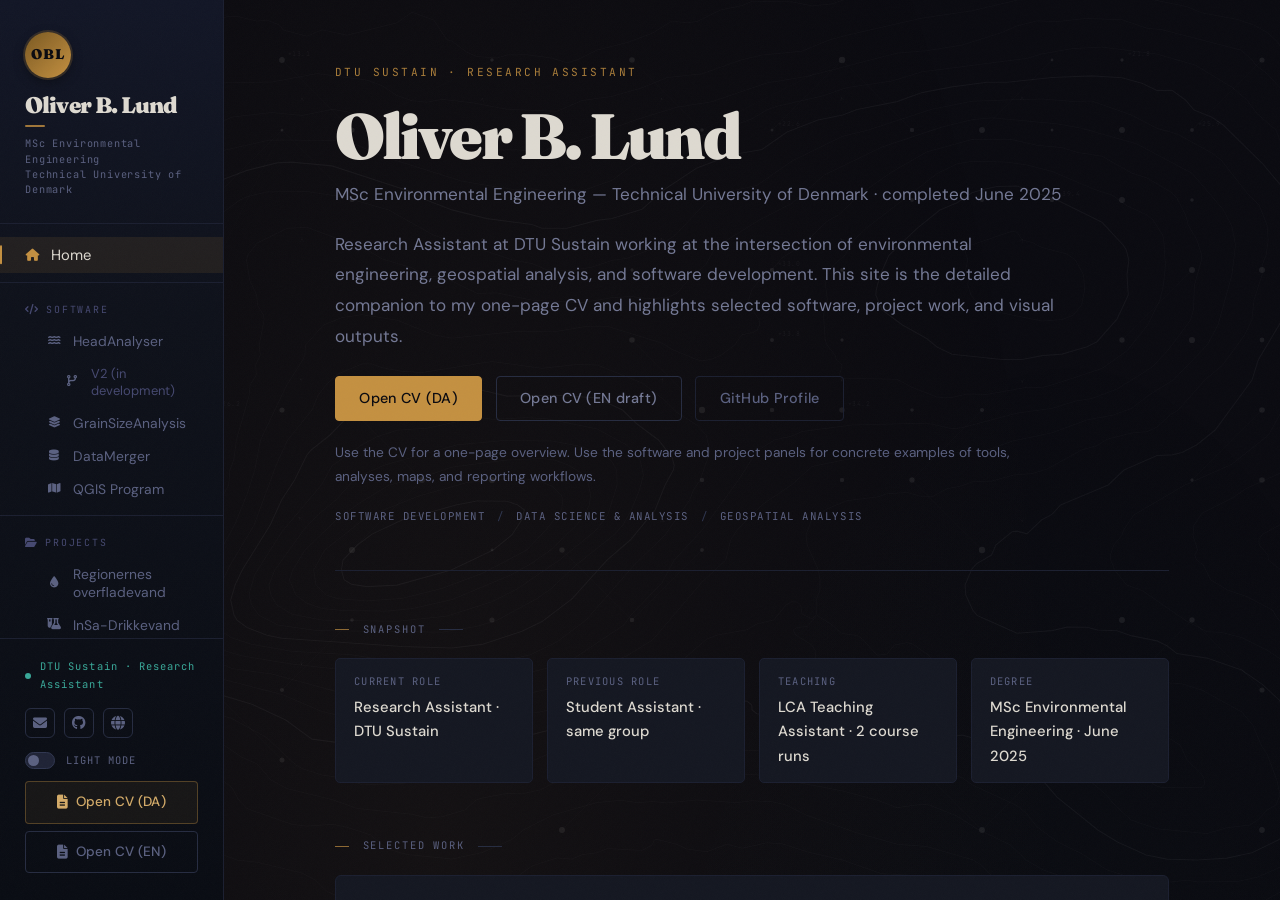
==== commit 7077c37f: "Production readiness: favicon, OG tags, lazy loading, noreferrer, EN CV button, 404, robots.txt Co-A" ====
--- a/index.html
+++ b/index.html
@@ -5,7 +5,17 @@
 <meta name="viewport" content="width=device-width, initial-scale=1.0">
 <meta name="description" content="Oliver B. Lund — Research Assistant at DTU Sustain working with environmental data analysis, geospatial workflows, and software development.">
 <meta name="author" content="Oliver B. Lund">
-<title>Oliver B. Lund</title>
+<title>Oliver B. Lund — Environmental Engineer & Research Assistant</title>
+
+<link rel="icon" type="image/svg+xml" href="favicon.svg">
+
+<meta property="og:type" content="website">
+<meta property="og:url" content="https://oliverbrinckslund.github.io/Webpage/">
+<meta property="og:title" content="Oliver B. Lund — Environmental Engineer & Research Assistant">
+<meta property="og:description" content="Research Assistant at DTU Sustain. MSc Environmental Engineering, DTU 2025. Environmental data analysis, GIS workflows, Python software, and deep learning for hydrology.">
+<meta property="og:image" content="https://oliverbrinckslund.github.io/Webpage/Images/top-image.jpg">
+<meta name="twitter:card" content="summary_large_image">
+<meta name="theme-color" content="#09090f">
 
 <link rel="preconnect" href="https://fonts.googleapis.com">
 <link rel="preconnect" href="https://fonts.gstatic.com" crossorigin>
@@ -133,10 +143,10 @@
         <a href="mailto:Oliverlund1@hotmail.com" aria-label="Email" title="Send email">
           <i class="fa-solid fa-envelope"></i>
         </a>
-        <a href="https://github.com/OliverBrincksLund" target="_blank" rel="noopener" aria-label="GitHub" title="GitHub profile">
+        <a href="https://github.com/OliverBrincksLund" target="_blank" rel="noopener noreferrer" aria-label="GitHub" title="GitHub profile">
           <i class="fa-brands fa-github"></i>
         </a>
-        <a href="https://oliverbrinckslund.github.io/Webpage" target="_blank" rel="noopener" aria-label="Portfolio" title="Portfolio website">
+        <a href="https://oliverbrinckslund.github.io/Webpage" target="_blank" rel="noopener noreferrer" aria-label="Portfolio" title="Portfolio website">
           <i class="fa-solid fa-globe"></i>
         </a>
       </div>
@@ -144,8 +154,11 @@
         <span class="toggle-track"><span class="toggle-thumb"></span></span>
         <span class="toggle-label">Light mode</span>
       </button>
-      <a href="cv/oliver-b-lund.da.html" class="cv-btn" target="_blank" rel="noopener">
+      <a href="cv/oliver-b-lund.da.html" class="cv-btn" target="_blank" rel="noopener noreferrer">
         <i class="fa-solid fa-file-lines"></i>Open CV (DA)
+      </a>
+      <a href="cv/oliver-b-lund.en.html" class="cv-btn cv-btn-secondary" target="_blank" rel="noopener noreferrer">
+        <i class="fa-solid fa-file-lines"></i>Open CV (EN)
       </a>
     </div>
 
@@ -458,9 +471,9 @@
           <p class="home-degree">MSc Environmental Engineering &mdash; Technical University of Denmark · completed June 2025</p>
           <p class="home-intro">Research Assistant at DTU Sustain working at the intersection of environmental engineering, geospatial analysis, and software development. This site is the detailed companion to my one-page CV and highlights selected software, project work, and visual outputs.</p>
           <div class="home-actions">
-            <a href="cv/oliver-b-lund.da.html" class="btn btn-gold" target="_blank" rel="noopener">Open CV (DA)</a>
-            <a href="cv/oliver-b-lund.en.html" class="btn btn-outline" target="_blank" rel="noopener">Open CV (EN draft)</a>
-            <a href="https://github.com/OliverBrincksLund" class="btn btn-ghost" target="_blank" rel="noopener">GitHub Profile</a>
+            <a href="cv/oliver-b-lund.da.html" class="btn btn-gold" target="_blank" rel="noopener noreferrer">Open CV (DA)</a>
+            <a href="cv/oliver-b-lund.en.html" class="btn btn-outline" target="_blank" rel="noopener noreferrer">Open CV (EN draft)</a>
+            <a href="https://github.com/OliverBrincksLund" class="btn btn-ghost" target="_blank" rel="noopener noreferrer">GitHub Profile</a>
           </div>
           <p class="home-note">Use the CV for a one-page overview. Use the software and project panels for concrete examples of tools, analyses, maps, and reporting workflows.</p>
           <div class="home-tagline">
@@ -673,7 +686,7 @@
         <div class="p-section">
           <div class="p-section-label">Overview</div>
           <div class="screenshot-block">
-            <img src="Images/software/headanalyser/hero.jpg" alt="HeadAnalyser release interface" onerror="this.style.display='none'">
+            <img src="Images/software/headanalyser/hero.jpg" alt="HeadAnalyser release interface" onerror="this.style.display='none'" loading="lazy">
           </div>
           <p class="panel-note">Release build overview from the published HeadAnalyser application.</p>
         </div>
@@ -682,8 +695,8 @@
         <div class="p-section">
           <div class="p-section-label">Description</div>
           <p class="bio-text">
-            HeadAnalyser calculates <strong>hydraulic gradients</strong> (magnitude and direction) from spatial measurements of water table elevations at multiple boreholes. The underlying method is based on least-squares fitting across all possible triangles formed by data points — an approach derived from the work of <a href="https://doi.org/10.1007/s10040-016-1518-4" target="_blank" rel="noopener" style="color:var(--teal);">Devlin &amp; Schillig (2017)</a>.<br><br>
-            The program was developed at <strong>DTU Sustain</strong> (Technical University of Denmark) under the supervision of Prof. Poul L. Bjerg, with contributions from Grégory Lemaire and Anton Bo Bøllingtoft. It is published on <a href="https://data.dtu.dk/articles/software/Head_analyser_-_programme_for_analyses_of_groundwater_flow_field/26526733/3" target="_blank" rel="noopener" style="color:var(--teal);">DTU Data</a> under a BSD 3-Clause licence and has been downloaded <strong>421 times</strong> as of May 2025. It is actively used in DTU courses and by industry practitioners.
+            HeadAnalyser calculates <strong>hydraulic gradients</strong> (magnitude and direction) from spatial measurements of water table elevations at multiple boreholes. The underlying method is based on least-squares fitting across all possible triangles formed by data points — an approach derived from the work of <a href="https://doi.org/10.1007/s10040-016-1518-4" target="_blank" rel="noopener noreferrer" style="color:var(--teal);">Devlin &amp; Schillig (2017)</a>.<br><br>
+            The program was developed at <strong>DTU Sustain</strong> (Technical University of Denmark) under the supervision of Prof. Poul L. Bjerg, with contributions from Grégory Lemaire and Anton Bo Bøllingtoft. It is published on <a href="https://data.dtu.dk/articles/software/Head_analyser_-_programme_for_analyses_of_groundwater_flow_field/26526733/3" target="_blank" rel="noopener noreferrer" style="color:var(--teal);">DTU Data</a> under a BSD 3-Clause licence and has been downloaded <strong>421 times</strong> as of May 2025. It is actively used in DTU courses and by industry practitioners.
           </p>
         </div>
 
@@ -747,7 +760,7 @@
           <div class="feature-detail-list">
             <div class="feature-detail">
               <div class="feature-detail-title">Triangulation-based gradient estimation</div>
-              <div class="feature-detail-desc">Generates all possible triangles from borehole data points and applies least-squares fitting to calculate hydraulic gradient magnitude and direction for each. Quality checks reject triangles with extreme geometry or insufficient head uncertainty. Based on the methodology in <a href="https://doi.org/10.1007/s10040-016-1518-4" target="_blank" rel="noopener">Devlin &amp; Schillig, Hydrogeology Journal (2017)</a>.</div>
+              <div class="feature-detail-desc">Generates all possible triangles from borehole data points and applies least-squares fitting to calculate hydraulic gradient magnitude and direction for each. Quality checks reject triangles with extreme geometry or insufficient head uncertainty. Based on the methodology in <a href="https://doi.org/10.1007/s10040-016-1518-4" target="_blank" rel="noopener noreferrer">Devlin &amp; Schillig, Hydrogeology Journal (2017)</a>.</div>
             </div>
             <div class="feature-detail">
               <div class="feature-detail-title">Multi-type visualisation</div>
@@ -824,8 +837,8 @@
 
         <!-- ── Actions ── -->
         <div style="display:flex;gap:0.75rem;flex-wrap:wrap;">
-          <a href="https://data.dtu.dk/articles/software/Head_analyser_-_programme_for_analyses_of_groundwater_flow_field/26526733/3?file=50201796" class="btn btn-gold" target="_blank" rel="noopener">Download from DTU Data</a>
-          <a href="https://doi.org/10.1007/s10040-016-1518-4" class="btn btn-outline" target="_blank" rel="noopener">Devlin &amp; Schillig (2017)</a>
+          <a href="https://data.dtu.dk/articles/software/Head_analyser_-_programme_for_analyses_of_groundwater_flow_field/26526733/3?file=50201796" class="btn btn-gold" target="_blank" rel="noopener noreferrer">Download from DTU Data</a>
+          <a href="https://doi.org/10.1007/s10040-016-1518-4" class="btn btn-outline" target="_blank" rel="noopener noreferrer">Devlin &amp; Schillig (2017)</a>
         </div>
 
       </div>
@@ -859,7 +872,7 @@
         <div class="p-section">
           <div class="p-section-label">Overview</div>
           <div class="screenshot-block">
-            <img src="Images/software/headanalyser-v2/hero.svg" alt="HeadAnalyser V2 system overview diagram">
+            <img src="Images/software/headanalyser-v2/hero.svg" alt="HeadAnalyser V2 system overview diagram" loading="lazy">
           </div>
           <p class="panel-note">System overview diagram for the current modular rewrite.</p>
         </div>
@@ -869,7 +882,7 @@
           <div class="p-section-label">Description</div>
           <p class="bio-text">
             HeadAnalyser V2 is a complete rewrite of the original <a href="#sw-headanalyser" class="text-link" data-panel-link="sw-headanalyser">HeadAnalyser</a>, moving from a monolithic Tkinter script (~4,500 lines) to a modular PyQt5 application with clean separation of core logic, UI, and styling.<br><br>
-            The core gradient estimation engine is unchanged — the same triangulation-based method from <a href="https://doi.org/10.1007/s10040-016-1518-4" target="_blank" rel="noopener" class="text-link">Devlin &amp; Schillig (2017)</a> — but the interface, architecture, and feature set are significantly expanded. V2 introduces multi-dataset tabs, embedded web maps rendered via PyQtWebEngine, a sensitivity analysis engine, and integration with the Danish national geological data service (Geo.dk).
+            The core gradient estimation engine is unchanged — the same triangulation-based method from <a href="https://doi.org/10.1007/s10040-016-1518-4" target="_blank" rel="noopener noreferrer" class="text-link">Devlin &amp; Schillig (2017)</a> — but the interface, architecture, and feature set are significantly expanded. V2 introduces multi-dataset tabs, embedded web maps rendered via PyQtWebEngine, a sensitivity analysis engine, and integration with the Danish national geological data service (Geo.dk).
           </p>
         </div>
 
@@ -1008,7 +1021,7 @@
         <div class="p-section">
           <div class="p-section-label">Overview</div>
           <div class="screenshot-block">
-            <img src="Images/software/grainsizeanalysis/hero.svg" alt="GrainSizeAnalysis workflow overview diagram">
+            <img src="Images/software/grainsizeanalysis/hero.svg" alt="GrainSizeAnalysis workflow overview diagram" loading="lazy">
           </div>
           <p class="panel-note">Workflow overview diagram for the current beta application.</p>
         </div>
@@ -1083,7 +1096,7 @@
 
             <div class="feature-detail">
               <div class="feature-detail-title">16 validated K-calculation methods</div>
-              <div class="feature-detail-desc">Implements all major empirical and theoretical hydraulic conductivity methods from the literature: Hazen (1892 and simplified), Slichter, Terzaghi, Beyer, Sauerbrei, Kruger, Kozeny-Carman, Zunker, Zamarin, USBR, Barr, Alyamani-Sen, Chapuis, Shepherd, and Krumbein-Monk. All implementations are validated against the Excel VBA reference tool <em>HydrogeoSieveXL</em> — 15 of 16 methods achieve &lt;1% error; Krumbein-Monk has a known geometric mean discrepancy. Reference: <a href="https://link.springer.com/article/10.1007/s10040-015-1280-3" target="_blank" rel="noopener">Devlin (2015), Hydrogeology Journal</a> · <a href="https://link.springer.com/article/10.1007/BF01024735" target="_blank" rel="noopener">Vukovic &amp; Soro (1992)</a>.</div>
+              <div class="feature-detail-desc">Implements all major empirical and theoretical hydraulic conductivity methods from the literature: Hazen (1892 and simplified), Slichter, Terzaghi, Beyer, Sauerbrei, Kruger, Kozeny-Carman, Zunker, Zamarin, USBR, Barr, Alyamani-Sen, Chapuis, Shepherd, and Krumbein-Monk. All implementations are validated against the Excel VBA reference tool <em>HydrogeoSieveXL</em> — 15 of 16 methods achieve &lt;1% error; Krumbein-Monk has a known geometric mean discrepancy. Reference: <a href="https://link.springer.com/article/10.1007/s10040-015-1280-3" target="_blank" rel="noopener noreferrer">Devlin (2015), Hydrogeology Journal</a> · <a href="https://link.springer.com/article/10.1007/BF01024735" target="_blank" rel="noopener noreferrer">Vukovic &amp; Soro (1992)</a>.</div>
             </div>
 
             <div class="feature-detail">
@@ -1179,27 +1192,27 @@
         <div class="p-section">
           <div class="p-section-label">Overview</div>
           <div class="screenshot-block">
-            <img src="Images/software/datamerger/hero.jpg" alt="DataMerger interface" onerror="this.style.display='none'">
+            <img src="Images/software/datamerger/hero.jpg" alt="DataMerger interface" onerror="this.style.display='none'" loading="lazy">
             <span class="screenshot-label">[ DataMerger — screenshot ]</span>
           </div>
           <div class="thumb-strip">
             <div class="thumb active">
-              <img src="Images/software/datamerger/thumb-1.jpg" alt="Filter" onerror="this.style.display='none'">
+              <img src="Images/software/datamerger/thumb-1.jpg" alt="Filter" onerror="this.style.display='none'" loading="lazy">
             </div>
             <div class="thumb">
-              <img src="Images/software/datamerger/thumb-2.jpg" alt="Map" onerror="this.style.display='none'">
+              <img src="Images/software/datamerger/thumb-2.jpg" alt="Map" onerror="this.style.display='none'" loading="lazy">
             </div>
             <div class="thumb">
-              <img src="Images/software/datamerger/thumb-3.jpg" alt="Statistics" onerror="this.style.display='none'">
+              <img src="Images/software/datamerger/thumb-3.jpg" alt="Statistics" onerror="this.style.display='none'" loading="lazy">
             </div>
             <div class="thumb">
-              <img src="Images/software/datamerger/thumb-4.jpg" alt="Analysis" onerror="this.style.display='none'">
+              <img src="Images/software/datamerger/thumb-4.jpg" alt="Analysis" onerror="this.style.display='none'" loading="lazy">
             </div>
             <div class="thumb">
-              <img src="Images/software/datamerger/thumb-5.jpg" alt="Grouping and aggregation" onerror="this.style.display='none'">
+              <img src="Images/software/datamerger/thumb-5.jpg" alt="Grouping and aggregation" onerror="this.style.display='none'" loading="lazy">
             </div>
             <div class="thumb">
-              <img src="Images/software/datamerger/thumb-6.jpg" alt="Plots work in progress" onerror="this.style.display='none'">
+              <img src="Images/software/datamerger/thumb-6.jpg" alt="Plots work in progress" onerror="this.style.display='none'" loading="lazy">
             </div>
           </div>
         </div>
@@ -1224,8 +1237,8 @@
         </div>
 
         <div style="display:flex;gap:0.75rem;flex-wrap:wrap;">
-          <a href="https://drive.google.com/drive/folders/1LXid9MsNKbMyI96VcK_o-Pz2Nb9Or4XP?usp=drive_link" class="btn btn-gold" target="_blank" rel="noopener">Download</a>
-          <a href="https://github.com/OliverBrincksLund" class="btn btn-outline" target="_blank" rel="noopener">GitHub Profile</a>
+          <a href="https://drive.google.com/drive/folders/1LXid9MsNKbMyI96VcK_o-Pz2Nb9Or4XP?usp=drive_link" class="btn btn-gold" target="_blank" rel="noopener noreferrer">Download</a>
+          <a href="https://github.com/OliverBrincksLund" class="btn btn-outline" target="_blank" rel="noopener noreferrer">GitHub Profile</a>
         </div>
       </div>
     </div>
@@ -1248,7 +1261,7 @@
         <div class="p-section">
           <div class="p-section-label">Overview</div>
           <div class="screenshot-block">
-            <img src="Images/software/qgis/hero.svg" alt="QGIS workflow overview diagram">
+            <img src="Images/software/qgis/hero.svg" alt="QGIS workflow overview diagram" loading="lazy">
           </div>
           <p class="panel-note">Workflow overview diagram showing the type of automation this tooling supports.</p>
         </div>
@@ -1291,7 +1304,7 @@
         </div>
 
         <div style="display:flex;gap:0.75rem;flex-wrap:wrap;">
-          <a href="https://github.com/OliverBrincksLund" class="btn btn-gold" target="_blank" rel="noopener">GitHub Profile</a>
+          <a href="https://github.com/OliverBrincksLund" class="btn btn-gold" target="_blank" rel="noopener noreferrer">GitHub Profile</a>
           <a href="mailto:Oliverlund1@hotmail.com?subject=QGIS%20Program%20details" class="btn btn-outline">Request details</a>
         </div>
       </div>
@@ -1316,14 +1329,14 @@
         </div>
 
         <div class="screenshot-block">
-          <img src="Images/projects/project-01/contamination-status.jpg" alt="National overview — confirmed contamination status at all stream monitoring stations">
+          <img src="Images/projects/project-01/contamination-status.jpg" alt="National overview — confirmed contamination status at all stream monitoring stations" loading="lazy">
         </div>
         <div class="thumb-strip">
-          <div class="thumb active"><img src="Images/projects/project-01/contamination-status.jpg" alt="Contamination status"></div>
-          <div class="thumb"><img src="Images/projects/project-01/overview-all-regions.jpg" alt="All regions — industry types"></div>
-          <div class="thumb"><img src="Images/projects/project-01/v1v2-sites.jpg" alt="V1/V2 sites national"></div>
-          <div class="thumb"><img src="Images/projects/project-01/compounds-pfas.jpg" alt="PFAS compound map"></div>
-          <div class="thumb"><img src="Images/projects/project-01/detail-syddanmark-losseplads.jpg" alt="Syddanmark detail — landfill sites"></div>
+          <div class="thumb active"><img src="Images/projects/project-01/contamination-status.jpg" alt="Contamination status" loading="lazy"></div>
+          <div class="thumb"><img src="Images/projects/project-01/overview-all-regions.jpg" alt="All regions — industry types" loading="lazy"></div>
+          <div class="thumb"><img src="Images/projects/project-01/v1v2-sites.jpg" alt="V1/V2 sites national" loading="lazy"></div>
+          <div class="thumb"><img src="Images/projects/project-01/compounds-pfas.jpg" alt="PFAS compound map" loading="lazy"></div>
+          <div class="thumb"><img src="Images/projects/project-01/detail-syddanmark-losseplads.jpg" alt="Syddanmark detail — landfill sites" loading="lazy"></div>
         </div>
 
         <div class="p-section">
@@ -1368,7 +1381,7 @@
           <div class="showcase">
             <div class="showcase-item">
               <div class="showcase-img">
-                <img src="Images/projects/project-01/contamination-status.jpg" alt="Contamination status — yes/no across all monitoring stations">
+                <img src="Images/projects/project-01/contamination-status.jpg" alt="Contamination status — yes/no across all monitoring stations" loading="lazy">
               </div>
               <div class="showcase-body">
                 <div class="showcase-num">01 / 04</div>
@@ -1378,7 +1391,7 @@
             </div>
             <div class="showcase-item">
               <div class="showcase-img">
-                <img src="Images/projects/project-01/overview-all-regions.jpg" alt="All regions — monitoring stations by industry type and contamination status">
+                <img src="Images/projects/project-01/overview-all-regions.jpg" alt="All regions — monitoring stations by industry type and contamination status" loading="lazy">
               </div>
               <div class="showcase-body">
                 <div class="showcase-num">02 / 04</div>
@@ -1388,7 +1401,7 @@
             </div>
             <div class="showcase-item">
               <div class="showcase-img">
-                <img src="Images/projects/project-01/v1v2-sites.jpg" alt="National V1/V2 contaminated site register overlaid with stream network">
+                <img src="Images/projects/project-01/v1v2-sites.jpg" alt="National V1/V2 contaminated site register overlaid with stream network" loading="lazy">
               </div>
               <div class="showcase-body">
                 <div class="showcase-num">03 / 04</div>
@@ -1398,7 +1411,7 @@
             </div>
             <div class="showcase-item">
               <div class="showcase-img">
-                <img src="Images/projects/project-01/detail-syddanmark-losseplads.jpg" alt="Syddanmark — landfill sites with multi-compound symbology">
+                <img src="Images/projects/project-01/detail-syddanmark-losseplads.jpg" alt="Syddanmark — landfill sites with multi-compound symbology" loading="lazy">
               </div>
               <div class="showcase-body">
                 <div class="showcase-num">04 / 04</div>
@@ -1462,13 +1475,13 @@
         </div>
 
         <div class="screenshot-block">
-          <img src="Images/projects/project-02/depth-distribution.jpg" alt="Combined depth distribution — contamination detection rates by screen depth across all 7 utilities">
+          <img src="Images/projects/project-02/depth-distribution.jpg" alt="Combined depth distribution — contamination detection rates by screen depth across all 7 utilities" loading="lazy">
         </div>
         <div class="thumb-strip">
-          <div class="thumb active"><img src="Images/projects/project-02/depth-distribution.jpg" alt="Depth distribution — all utilities"></div>
-          <div class="thumb"><img src="Images/projects/project-02/din-pesticides-freq.jpg" alt="DIN Forsyning — pesticide frequency vs. national"></div>
-          <div class="thumb"><img src="Images/projects/project-02/geus-national-freq.jpg" alt="GEUS national baseline frequency plot"></div>
-          <div class="thumb"><img src="Images/projects/project-02/pumping-staurbyskov.jpg" alt="Monthly pumping volumes — Staurbyskov wellfield (TREFOR)"></div>
+          <div class="thumb active"><img src="Images/projects/project-02/depth-distribution.jpg" alt="Depth distribution — all utilities" loading="lazy"></div>
+          <div class="thumb"><img src="Images/projects/project-02/din-pesticides-freq.jpg" alt="DIN Forsyning — pesticide frequency vs. national" loading="lazy"></div>
+          <div class="thumb"><img src="Images/projects/project-02/geus-national-freq.jpg" alt="GEUS national baseline frequency plot" loading="lazy"></div>
+          <div class="thumb"><img src="Images/projects/project-02/pumping-staurbyskov.jpg" alt="Monthly pumping volumes — Staurbyskov wellfield (TREFOR)" loading="lazy"></div>
         </div>
 
         <div class="p-section">
@@ -1513,7 +1526,7 @@
           <div class="showcase">
             <div class="showcase-item">
               <div class="showcase-img">
-                <img src="Images/projects/project-02/depth-distribution.jpg" alt="Combined depth distribution — contamination detection rates by screen depth across utilities">
+                <img src="Images/projects/project-02/depth-distribution.jpg" alt="Combined depth distribution — contamination detection rates by screen depth across utilities" loading="lazy">
               </div>
               <div class="showcase-body">
                 <div class="showcase-num">01 / 04</div>
@@ -1523,7 +1536,7 @@
             </div>
             <div class="showcase-item">
               <div class="showcase-img">
-                <img src="Images/projects/project-02/din-pesticides-freq.jpg" alt="DIN Forsyning — pesticide frequency deviation from national average">
+                <img src="Images/projects/project-02/din-pesticides-freq.jpg" alt="DIN Forsyning — pesticide frequency deviation from national average" loading="lazy">
               </div>
               <div class="showcase-body">
                 <div class="showcase-num">02 / 04</div>
@@ -1533,7 +1546,7 @@
             </div>
             <div class="showcase-item">
               <div class="showcase-img">
-                <img src="Images/projects/project-02/geus-national-freq.jpg" alt="GEUS national baseline — pesticide frequency across all water supply boreholes">
+                <img src="Images/projects/project-02/geus-national-freq.jpg" alt="GEUS national baseline — pesticide frequency across all water supply boreholes" loading="lazy">
               </div>
               <div class="showcase-body">
                 <div class="showcase-num">03 / 04</div>
@@ -1543,7 +1556,7 @@
             </div>
             <div class="showcase-item">
               <div class="showcase-img">
-                <img src="Images/projects/project-02/pumping-staurbyskov.jpg" alt="Monthly pumping volumes per borehole at Staurbyskov wellfield (TREFOR)">
+                <img src="Images/projects/project-02/pumping-staurbyskov.jpg" alt="Monthly pumping volumes per borehole at Staurbyskov wellfield (TREFOR)" loading="lazy">
               </div>
               <div class="showcase-body">
                 <div class="showcase-num">04 / 04</div>
@@ -1606,14 +1619,14 @@
         </div>
 
         <div class="screenshot-block">
-          <img src="Images/projects/project-03/map-results-3panel.jpg" alt="National summary maps from the groundwater screening workflow">
+          <img src="Images/projects/project-03/map-results-3panel.jpg" alt="National summary maps from the groundwater screening workflow" loading="lazy">
         </div>
         <div class="thumb-strip">
-          <div class="thumb active"><img src="Images/projects/project-03/map-results-3panel.jpg" alt="National summary maps from the groundwater screening workflow"></div>
-          <div class="thumb"><img src="Images/projects/project-03/gvfk-funnel.jpg" alt="Groundwater-body filtering progression through the workflow"></div>
-          <div class="thumb"><img src="Images/projects/project-03/sites-funnel.jpg" alt="Contaminated-site filtering progression through the workflow"></div>
-          <div class="thumb"><img src="Images/projects/project-03/map-6panel-aquifer.jpg" alt="Comparison of workflow outputs across aquifer types"></div>
-          <div class="thumb"><img src="Images/projects/project-03/area-volume-regional.jpg" alt="Regional area and volume progression through the workflow"></div>
+          <div class="thumb active"><img src="Images/projects/project-03/map-results-3panel.jpg" alt="National summary maps from the groundwater screening workflow" loading="lazy"></div>
+          <div class="thumb"><img src="Images/projects/project-03/gvfk-funnel.jpg" alt="Groundwater-body filtering progression through the workflow" loading="lazy"></div>
+          <div class="thumb"><img src="Images/projects/project-03/sites-funnel.jpg" alt="Contaminated-site filtering progression through the workflow" loading="lazy"></div>
+          <div class="thumb"><img src="Images/projects/project-03/map-6panel-aquifer.jpg" alt="Comparison of workflow outputs across aquifer types" loading="lazy"></div>
+          <div class="thumb"><img src="Images/projects/project-03/area-volume-regional.jpg" alt="Regional area and volume progression through the workflow" loading="lazy"></div>
         </div>
         <p class="panel-note">Working project visuals for now. A curated figure selection and final report reference can be added later.</p>
 
@@ -1659,7 +1672,7 @@
           <div class="showcase">
             <div class="showcase-item">
               <div class="showcase-img">
-                <img src="Images/projects/project-03/map-results-3panel.jpg" alt="National summary maps from the state assessment workflow">
+                <img src="Images/projects/project-03/map-results-3panel.jpg" alt="National summary maps from the state assessment workflow" loading="lazy">
               </div>
               <div class="showcase-body">
                 <div class="showcase-num">01 / 05</div>
@@ -1669,7 +1682,7 @@
             </div>
             <div class="showcase-item">
               <div class="showcase-img">
-                <img src="Images/projects/project-03/gvfk-funnel.jpg" alt="Groundwater-body filtering progression through the workflow">
+                <img src="Images/projects/project-03/gvfk-funnel.jpg" alt="Groundwater-body filtering progression through the workflow" loading="lazy">
               </div>
               <div class="showcase-body">
                 <div class="showcase-num">02 / 05</div>
@@ -1679,7 +1692,7 @@
             </div>
             <div class="showcase-item">
               <div class="showcase-img">
-                <img src="Images/projects/project-03/sites-funnel.jpg" alt="Contaminated-site filtering progression through the workflow">
+                <img src="Images/projects/project-03/sites-funnel.jpg" alt="Contaminated-site filtering progression through the workflow" loading="lazy">
               </div>
               <div class="showcase-body">
                 <div class="showcase-num">03 / 05</div>
@@ -1689,7 +1702,7 @@
             </div>
             <div class="showcase-item">
               <div class="showcase-img">
-                <img src="Images/projects/project-03/map-6panel-aquifer.jpg" alt="Comparison of workflow outputs across aquifer types">
+                <img src="Images/projects/project-03/map-6panel-aquifer.jpg" alt="Comparison of workflow outputs across aquifer types" loading="lazy">
               </div>
               <div class="showcase-body">
                 <div class="showcase-num">04 / 05</div>
@@ -1699,7 +1712,7 @@
             </div>
             <div class="showcase-item">
               <div class="showcase-img">
-                <img src="Images/projects/project-03/area-volume-regional.jpg" alt="Regional area and volume progression through the workflow">
+                <img src="Images/projects/project-03/area-volume-regional.jpg" alt="Regional area and volume progression through the workflow" loading="lazy">
               </div>
               <div class="showcase-body">
                 <div class="showcase-num">05 / 05</div>
@@ -1757,12 +1770,12 @@
         </div>
 
         <div class="screenshot-block">
-          <img src="Images/projects/project-04/decision_tree_funnel.png" alt="Decision-tree flow figure for PFAS state assessment">
+          <img src="Images/projects/project-04/decision_tree_funnel.png" alt="Decision-tree flow figure for PFAS state assessment" loading="lazy">
         </div>
         <div class="thumb-strip">
-          <div class="thumb active"><img src="Images/projects/project-04/decision_tree_funnel.png" alt="Decision-tree flow figure for PFAS state assessment"></div>
-          <div class="thumb"><img src="Images/projects/project-04/methodology_validation_suite.png" alt="Methodology and validation overview for the PFAS and pesticide groundwater workflow"></div>
-          <div class="thumb"><img src="Images/projects/project-04/tilstandsvurdering_map.png" alt="Example national PFAS state-assessment map"></div>
+          <div class="thumb active"><img src="Images/projects/project-04/decision_tree_funnel.png" alt="Decision-tree flow figure for PFAS state assessment" loading="lazy"></div>
+          <div class="thumb"><img src="Images/projects/project-04/methodology_validation_suite.png" alt="Methodology and validation overview for the PFAS and pesticide groundwater workflow" loading="lazy"></div>
+          <div class="thumb"><img src="Images/projects/project-04/tilstandsvurdering_map.png" alt="Example national PFAS state-assessment map" loading="lazy"></div>
         </div>
         <p class="panel-note">Illustrative working outputs only. Final curated figures and any report links can be added later.</p>
 
@@ -1808,7 +1821,7 @@
           <div class="showcase">
             <div class="showcase-item">
               <div class="showcase-img">
-                <img src="Images/projects/project-04/decision_tree_funnel.png" alt="Decision-tree flow figure for PFAS state assessment">
+                <img src="Images/projects/project-04/decision_tree_funnel.png" alt="Decision-tree flow figure for PFAS state assessment" loading="lazy">
               </div>
               <div class="showcase-body">
                 <div class="showcase-num">01 / 03</div>
@@ -1818,7 +1831,7 @@
             </div>
             <div class="showcase-item">
               <div class="showcase-img">
-                <img src="Images/projects/project-04/methodology_validation_suite.png" alt="Methodology and validation overview for the PFAS and pesticide groundwater workflow">
+                <img src="Images/projects/project-04/methodology_validation_suite.png" alt="Methodology and validation overview for the PFAS and pesticide groundwater workflow" loading="lazy">
               </div>
               <div class="showcase-body">
                 <div class="showcase-num">02 / 03</div>
@@ -1828,7 +1841,7 @@
             </div>
             <div class="showcase-item">
               <div class="showcase-img">
-                <img src="Images/projects/project-04/tilstandsvurdering_map.png" alt="Example national PFAS state-assessment map">
+                <img src="Images/projects/project-04/tilstandsvurdering_map.png" alt="Example national PFAS state-assessment map" loading="lazy">
               </div>
               <div class="showcase-body">
                 <div class="showcase-num">03 / 03</div>
@@ -1890,20 +1903,20 @@
         <div class="achieve-list" style="margin-bottom:2rem;">
           <div class="achieve-item">
             <span class="achieve-marker"><i class="fa-solid fa-trophy"></i></span>
-            <div><strong>Colding Award — Årets bachelorprojekt 2022</strong> — awarded by DTU Sustain together with Emma Mørk-Pedersen for <em>Effects on oxygen depletion and sulfide levels in marine sediments</em>. <a href="https://sustain.dtu.dk/undervisning/colding-award/winners" target="_blank" rel="noopener">See award page ↗</a></div>
+            <div><strong>Colding Award — Årets bachelorprojekt 2022</strong> — awarded by DTU Sustain together with Emma Mørk-Pedersen for <em>Effects on oxygen depletion and sulfide levels in marine sediments</em>. <a href="https://sustain.dtu.dk/undervisning/colding-award/winners" target="_blank" rel="noopener noreferrer">See award page ↗</a></div>
           </div>
         </div>
 
         <div class="screenshot-block">
-          <img src="Images/projects/project-05-bachelor-award/reactor-rack.jpg" alt="Laboratory rack showing the full experimental SMFC setup — multiple reactor boxes and box-type cells wired up with electrodes and measurement connections">
+          <img src="Images/projects/project-05-bachelor-award/reactor-rack.jpg" alt="Laboratory rack showing the full experimental SMFC setup — multiple reactor boxes and box-type cells wired up with electrodes and measurement connections" loading="lazy">
         </div>
         <div class="thumb-strip">
-          <div class="thumb active"><img src="Images/projects/project-05-bachelor-award/reactor-rack.jpg" alt="Full lab rack of SMFC reactors"></div>
-          <div class="thumb"><img src="Images/projects/project-05-bachelor-award/smfc-principle.jpg" alt="SMFC working principle diagram"></div>
-          <div class="thumb"><img src="Images/projects/project-05-bachelor-award/hypoxia-map.jpg" alt="World map of confirmed hypoxic coastal zones"></div>
-          <div class="thumb"><img src="Images/projects/project-05-bachelor-award/reactor-closeup.jpg" alt="Close-up of a coal anode reactor (KUL 2)"></div>
-          <div class="thumb"><img src="Images/projects/project-05-bachelor-award/fig7-reactor-results.jpg" alt="Figure 7 — reactor measurement results"></div>
-          <div class="thumb"><img src="Images/projects/project-05-bachelor-award/fig11-polarization.jpg" alt="Figure 11 — polarization and power density curves"></div>
+          <div class="thumb active"><img src="Images/projects/project-05-bachelor-award/reactor-rack.jpg" alt="Full lab rack of SMFC reactors" loading="lazy"></div>
+          <div class="thumb"><img src="Images/projects/project-05-bachelor-award/smfc-principle.jpg" alt="SMFC working principle diagram" loading="lazy"></div>
+          <div class="thumb"><img src="Images/projects/project-05-bachelor-award/hypoxia-map.jpg" alt="World map of confirmed hypoxic coastal zones" loading="lazy"></div>
+          <div class="thumb"><img src="Images/projects/project-05-bachelor-award/reactor-closeup.jpg" alt="Close-up of a coal anode reactor (KUL 2)" loading="lazy"></div>
+          <div class="thumb"><img src="Images/projects/project-05-bachelor-award/fig7-reactor-results.jpg" alt="Figure 7 — reactor measurement results" loading="lazy"></div>
+          <div class="thumb"><img src="Images/projects/project-05-bachelor-award/fig11-polarization.jpg" alt="Figure 11 — polarization and power density curves" loading="lazy"></div>
         </div>
 
         <div class="p-section">
@@ -1966,7 +1979,7 @@
           <div class="showcase">
             <div class="showcase-item">
               <div class="showcase-img">
-                <img src="Images/projects/project-05-bachelor-award/smfc-principle.jpg" alt="Schematic diagram of an SMFC showing cathode in oxygenated water and anode buried in anoxic sediment, with electroactive microorganisms transferring electrons and producing electricity while removing organic pollutants">
+                <img src="Images/projects/project-05-bachelor-award/smfc-principle.jpg" alt="Schematic diagram of an SMFC showing cathode in oxygenated water and anode buried in anoxic sediment, with electroactive microorganisms transferring electrons and producing electricity while removing organic pollutants" loading="lazy">
               </div>
               <div class="showcase-body">
                 <div class="showcase-num">01 / 05</div>
@@ -1976,7 +1989,7 @@
             </div>
             <div class="showcase-item">
               <div class="showcase-img">
-                <img src="Images/projects/project-05-bachelor-award/hypoxia-map.jpg" alt="World map with red dots marking confirmed hypoxic coastal zones across all continents, showing the global scale of oxygen-depleted dead zones">
+                <img src="Images/projects/project-05-bachelor-award/hypoxia-map.jpg" alt="World map with red dots marking confirmed hypoxic coastal zones across all continents, showing the global scale of oxygen-depleted dead zones" loading="lazy">
               </div>
               <div class="showcase-body">
                 <div class="showcase-num">02 / 05</div>
@@ -1986,7 +1999,7 @@
             </div>
             <div class="showcase-item">
               <div class="showcase-img">
-                <img src="Images/projects/project-05-bachelor-award/reactor-closeup.jpg" alt="Close-up photograph of a coal anode box reactor (labelled KUL 2) showing the clear acrylic chamber, cylindrical black activated carbon electrode, yellow measurement wire, and syringe sampling port on top">
+                <img src="Images/projects/project-05-bachelor-award/reactor-closeup.jpg" alt="Close-up photograph of a coal anode box reactor (labelled KUL 2) showing the clear acrylic chamber, cylindrical black activated carbon electrode, yellow measurement wire, and syringe sampling port on top" loading="lazy">
               </div>
               <div class="showcase-body">
                 <div class="showcase-num">03 / 05</div>
@@ -1996,7 +2009,7 @@
             </div>
             <div class="showcase-item">
               <div class="showcase-img">
-                <img src="Images/projects/project-05-bachelor-award/fig7-reactor-results.jpg" alt="Figure 7 from the thesis: six subplots showing pH in anode and cathode chambers, sulfate and sulfide concentrations over time, and electric potential time-series for coal (C1-3) and steel (S1-3) reactors in Experiment 1">
+                <img src="Images/projects/project-05-bachelor-award/fig7-reactor-results.jpg" alt="Figure 7 from the thesis: six subplots showing pH in anode and cathode chambers, sulfate and sulfide concentrations over time, and electric potential time-series for coal (C1-3) and steel (S1-3) reactors in Experiment 1" loading="lazy">
               </div>
               <div class="showcase-body">
                 <div class="showcase-num">04 / 05</div>
@@ -2006,7 +2019,7 @@
             </div>
             <div class="showcase-item">
               <div class="showcase-img">
-                <img src="Images/projects/project-05-bachelor-award/fig11-polarization.jpg" alt="Figure 11: stacked bar charts of total sulfur concentrations and polarization and power density curves for C1-3 and S1-3 reactors, showing coal reactors achieving up to 100x higher current density than steel">
+                <img src="Images/projects/project-05-bachelor-award/fig11-polarization.jpg" alt="Figure 11: stacked bar charts of total sulfur concentrations and polarization and power density curves for C1-3 and S1-3 reactors, showing coal reactors achieving up to 100x higher current density than steel" loading="lazy">
               </div>
               <div class="showcase-body">
                 <div class="showcase-num">05 / 05</div>
@@ -2021,7 +2034,7 @@
           <div class="p-section-label">Thesis</div>
           <div class="feature-grid">
             <div class="feature-item">
-              <a href="Docs/projects/bachelor-award/Bachelor_thesis_Moerk_Lund.pdf" target="_blank" rel="noopener">Download thesis PDF ↗</a>
+              <a href="Docs/projects/bachelor-award/Bachelor_thesis_Moerk_Lund.pdf" target="_blank" rel="noopener noreferrer">Download thesis PDF ↗</a>
             </div>
           </div>
         </div>
@@ -2049,19 +2062,19 @@
         <div class="achieve-list" style="margin-bottom:2rem;">
           <div class="achieve-item">
             <span class="achieve-marker"><i class="fa-solid fa-certificate"></i></span>
-            <div><strong>Professor statement</strong> — Assoc. Prof. Teis Nørgaard Mikkelsen (DTU Environment) wrote that the report <em>"fulfills all requirements for an actual scientific published paper"</em> and that the students <em>"did high-class work and demonstrated a rare commitment to scientific work."</em> <a href="Docs/projects/special-course-plants/statement.pdf" target="_blank" rel="noopener">Read statement ↗</a></div>
+            <div><strong>Professor statement</strong> — Assoc. Prof. Teis Nørgaard Mikkelsen (DTU Environment) wrote that the report <em>"fulfills all requirements for an actual scientific published paper"</em> and that the students <em>"did high-class work and demonstrated a rare commitment to scientific work."</em> <a href="Docs/projects/special-course-plants/statement.pdf" target="_blank" rel="noopener noreferrer">Read statement ↗</a></div>
           </div>
         </div>
 
         <div class="screenshot-block">
-          <img src="Images/projects/project-06-plants/plants_comt%20(1).png" alt="Side-by-side comparison of four lettuce heads on a black background — Control, UV-6, UV-12, and UV-18 — showing progressively larger and fuller plants with increasing UV-A intensity, with a 10 cm scale bar">
+          <img src="Images/projects/project-06-plants/plants_comt%20(1).png" alt="Side-by-side comparison of four lettuce heads on a black background — Control, UV-6, UV-12, and UV-18 — showing progressively larger and fuller plants with increasing UV-A intensity, with a 10 cm scale bar" loading="lazy">
         </div>
         <div class="thumb-strip">
-          <div class="thumb active"><img src="Images/projects/project-06-plants/plants_comt%20(1).png" alt="Lettuce treatment comparison"></div>
-          <div class="thumb"><img src="Images/projects/project-06-plants/WavelengthColors.png" alt="UV-A spectral distributions"></div>
-          <div class="thumb"><img src="Images/projects/project-06-plants/fig4-biochemical-timeseries.jpg" alt="Biochemical time-series barplots"></div>
-          <div class="thumb"><img src="Images/projects/project-06-plants/appendix-leaf-control.png" alt="Processed leaf — control"></div>
-          <div class="thumb"><img src="Images/projects/project-06-plants/appendix-leaf-uv18.png" alt="Processed leaf — UV-18"></div>
+          <div class="thumb active"><img src="Images/projects/project-06-plants/plants_comt%20(1).png" alt="Lettuce treatment comparison" loading="lazy"></div>
+          <div class="thumb"><img src="Images/projects/project-06-plants/WavelengthColors.png" alt="UV-A spectral distributions" loading="lazy"></div>
+          <div class="thumb"><img src="Images/projects/project-06-plants/fig4-biochemical-timeseries.jpg" alt="Biochemical time-series barplots" loading="lazy"></div>
+          <div class="thumb"><img src="Images/projects/project-06-plants/appendix-leaf-control.png" alt="Processed leaf — control" loading="lazy"></div>
+          <div class="thumb"><img src="Images/projects/project-06-plants/appendix-leaf-uv18.png" alt="Processed leaf — UV-18" loading="lazy"></div>
         </div>
 
         <div class="p-section">
@@ -2136,7 +2149,7 @@
           <div class="showcase">
             <div class="showcase-item">
               <div class="showcase-img">
-                <img src="Images/projects/project-06-plants/plants_comt%20(1).png" alt="Side-by-side comparison of four lettuce heads on a black background — Control, UV-6, UV-12, and UV-18 — with a 10 cm scale bar, showing progressively larger and fuller plants with increasing UV-A intensity">
+                <img src="Images/projects/project-06-plants/plants_comt%20(1).png" alt="Side-by-side comparison of four lettuce heads on a black background — Control, UV-6, UV-12, and UV-18 — with a 10 cm scale bar, showing progressively larger and fuller plants with increasing UV-A intensity" loading="lazy">
               </div>
               <div class="showcase-body">
                 <div class="showcase-num">01 / 04</div>
@@ -2146,7 +2159,7 @@
             </div>
             <div class="showcase-item">
               <div class="showcase-img">
-                <img src="Images/projects/project-06-plants/WavelengthColors.png" alt="Spectral intensity curves for UV-6 (green), UV-12 (yellow) and UV-18 (red) plotted against wavelength from 380 to 780 nm, with the area under each curve filled using the true visible colour spectrum — peaks at 450 nm and a broad shoulder around 560–600 nm">
+                <img src="Images/projects/project-06-plants/WavelengthColors.png" alt="Spectral intensity curves for UV-6 (green), UV-12 (yellow) and UV-18 (red) plotted against wavelength from 380 to 780 nm, with the area under each curve filled using the true visible colour spectrum — peaks at 450 nm and a broad shoulder around 560–600 nm" loading="lazy">
               </div>
               <div class="showcase-body">
                 <div class="showcase-num">02 / 04</div>
@@ -2156,7 +2169,7 @@
             </div>
             <div class="showcase-item">
               <div class="showcase-img">
-                <img src="Images/projects/project-06-plants/fig4-biochemical-timeseries.jpg" alt="Four grouped barplot panels showing weekly measurements of chlorophyll A, chlorophyll B, flavonoid reflectance index (FRI), and carotenoid index (CRI1) across Control, UV-6, UV-12, and UV-18 treatments over three weeks, with 95% confidence interval error bars">
+                <img src="Images/projects/project-06-plants/fig4-biochemical-timeseries.jpg" alt="Four grouped barplot panels showing weekly measurements of chlorophyll A, chlorophyll B, flavonoid reflectance index (FRI), and carotenoid index (CRI1) across Control, UV-6, UV-12, and UV-18 treatments over three weeks, with 95% confidence interval error bars" loading="lazy">
               </div>
               <div class="showcase-body">
                 <div class="showcase-num">03 / 04</div>
@@ -2166,7 +2179,7 @@
             </div>
             <div class="showcase-item">
               <div class="showcase-img">
-                <img src="Images/projects/project-06-plants/appendix-leaf-uv18.png" alt="Processed overhead photograph of a UV-18 lettuce plant used for image-based leaf area measurement, showing the segmented plant silhouette on a uniform background">
+                <img src="Images/projects/project-06-plants/appendix-leaf-uv18.png" alt="Processed overhead photograph of a UV-18 lettuce plant used for image-based leaf area measurement, showing the segmented plant silhouette on a uniform background" loading="lazy">
               </div>
               <div class="showcase-body">
                 <div class="showcase-num">04 / 04</div>
@@ -2180,8 +2193,8 @@
         <div class="p-section">
           <div class="p-section-label">Documents</div>
           <div class="feature-grid">
-            <div class="feature-item"><a href="Docs/projects/special-course-plants/Rapport/FagBoiz, final statement, ga¦èr ud med et brag, Effects_of_UV_light_on_plant_growth_and_flavonoids.pdf" target="_blank" rel="noopener">Download report PDF ↗</a></div>
-            <div class="feature-item"><a href="Docs/projects/special-course-plants/statement.pdf" target="_blank" rel="noopener">Download professor statement ↗</a></div>
+            <div class="feature-item"><a href="Docs/projects/special-course-plants/Rapport/UV-A_plant_growth_report.pdf" target="_blank" rel="noopener noreferrer">Download report PDF ↗</a></div>
+            <div class="feature-item"><a href="Docs/projects/special-course-plants/statement.pdf" target="_blank" rel="noopener noreferrer">Download professor statement ↗</a></div>
           </div>
         </div>
 
@@ -2281,7 +2294,7 @@
           <div class="p-section-label">Thesis</div>
           <div class="feature-grid">
             <div class="feature-item">
-              <a href="Docs/projects/masters-thesis/MasterThesis_Emma_Oliver.pdf" target="_blank" rel="noopener">Download thesis PDF ↗</a>
+              <a href="Docs/projects/masters-thesis/MasterThesis_Emma_Oliver.pdf" target="_blank" rel="noopener noreferrer">Download thesis PDF ↗</a>
             </div>
           </div>
         </div>
@@ -2300,7 +2313,7 @@
 
         <div id="gallery-carousel">
           <div class="gallery-stage" id="gallery-stage">
-            <img id="gallery-main-img" src="" alt="">
+            <img id="gallery-main-img" src="" alt="" loading="lazy">
             <button class="gallery-nav prev" id="gallery-prev" type="button" aria-label="Previous gallery item">&#8592;</button>
             <button class="gallery-nav next" id="gallery-next" type="button" aria-label="Next gallery item">&#8594;</button>
           </div>
@@ -2447,22 +2460,22 @@
         <div class="p-section">
           <div class="p-section-label">Profiles</div>
           <div class="cert-grid">
-            <a class="cert-card" href="https://github.com/OliverBrincksLund" target="_blank" rel="noopener">
+            <a class="cert-card" href="https://github.com/OliverBrincksLund" target="_blank" rel="noopener noreferrer">
               <div class="cert-name">GitHub Profile</div>
               <div class="cert-issuer">Code &amp; repositories</div>
               <p class="cert-desc">Primary public profile for portfolio code, tooling work, and future project repositories.</p>
             </a>
-            <a class="cert-card" href="https://github.com/OliverBrincksLund/Webpage" target="_blank" rel="noopener">
+            <a class="cert-card" href="https://github.com/OliverBrincksLund/Webpage" target="_blank" rel="noopener noreferrer">
               <div class="cert-name">Portfolio Repository</div>
               <div class="cert-issuer">Website source</div>
               <p class="cert-desc">Source for this interactive CV and case-study website.</p>
             </a>
-            <a class="cert-card" href="cv/oliver-b-lund.en.html" target="_blank" rel="noopener">
+            <a class="cert-card" href="cv/oliver-b-lund.en.html" target="_blank" rel="noopener noreferrer">
               <div class="cert-name">CV · English draft</div>
               <div class="cert-issuer">Printable HTML</div>
               <p class="cert-desc">English draft pending a dedicated translation and wording pass.</p>
             </a>
-            <a class="cert-card" href="cv/oliver-b-lund.da.html" target="_blank" rel="noopener">
+            <a class="cert-card" href="cv/oliver-b-lund.da.html" target="_blank" rel="noopener noreferrer">
               <div class="cert-name">CV · Danish</div>
               <div class="cert-issuer">Printable HTML</div>
               <p class="cert-desc">Danish CV prepared for browser printing or PDF export.</p>
@@ -2483,7 +2496,7 @@
             </div>
             <div class="contact-item">
               <div class="contact-icon">GH</div>
-              <a href="https://github.com/OliverBrincksLund" target="_blank" rel="noopener">github.com/OliverBrincksLund</a>
+              <a href="https://github.com/OliverBrincksLund" target="_blank" rel="noopener noreferrer">github.com/OliverBrincksLund</a>
             </div>
           </div>
         </div>
@@ -2498,7 +2511,7 @@
 <!-- Lightbox overlay -->
 <div id="lightbox" class="lightbox" role="dialog" aria-modal="true" aria-hidden="true">
   <div class="lightbox-inner">
-    <img src="" alt="">
+    <img src="" alt="" loading="lazy">
     <div class="lightbox-caption" id="lightbox-caption">
       <div class="lightbox-caption-title" id="lightbox-caption-title"></div>
       <p class="lightbox-caption-desc" id="lightbox-caption-desc"></p>
--- a/css/layout.css
+++ b/css/layout.css
@@ -762,12 +762,24 @@
 }
 
 /* ── CV btn icon + glow ────────────────────────────────────── */
+.cv-btn { margin-bottom: 0.4rem; }
 .cv-btn i { font-size: 0.78rem; }
 .cv-btn:hover {
   background: var(--gold);
   color: #09090f;
   border-color: var(--gold);
   box-shadow: 0 0 18px rgba(196,144,64,0.35);
+}
+.cv-btn-secondary {
+  border-color: var(--bd-s);
+  color: var(--tx-3);
+  background: transparent;
+}
+.cv-btn-secondary:hover {
+  background: var(--bg-h);
+  color: var(--tx-2);
+  border-color: var(--bd-m);
+  box-shadow: none;
 }
 
 /* ── Avail dot — smooth pulse ──────────────────────────────── */
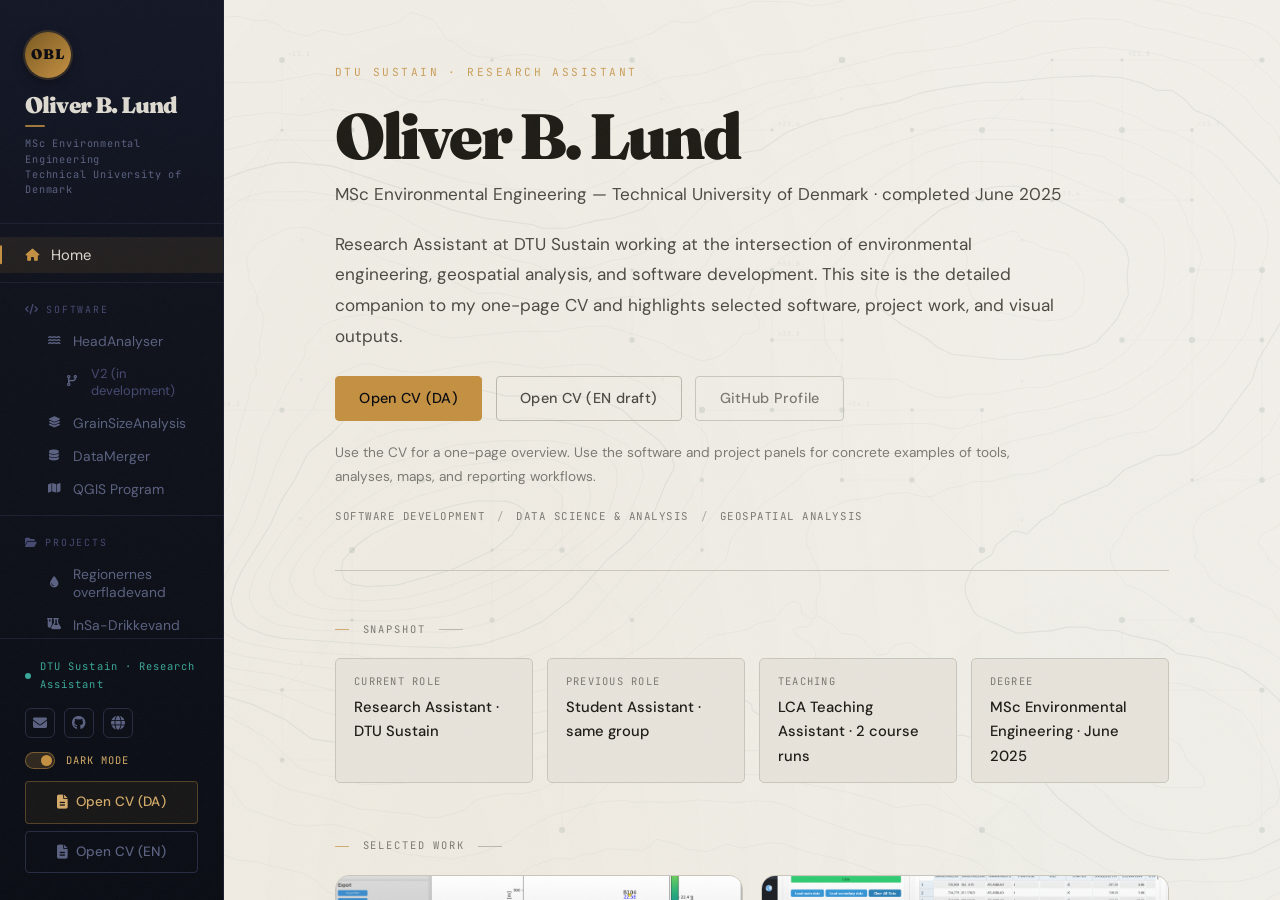
==== commit 7a1df6df: "good stuff" ====
--- a/index.html
+++ b/index.html
@@ -15,7 +15,7 @@
 <meta property="og:description" content="Research Assistant at DTU Sustain. MSc Environmental Engineering, DTU 2025. Environmental data analysis, GIS workflows, Python software, and deep learning for hydrology.">
 <meta property="og:image" content="https://oliverbrinckslund.github.io/Webpage/Images/top-image.jpg">
 <meta name="twitter:card" content="summary_large_image">
-<meta name="theme-color" content="#09090f">
+<meta name="theme-color" content="#f4f0e7">
 
 <link rel="preconnect" href="https://fonts.googleapis.com">
 <link rel="preconnect" href="https://fonts.gstatic.com" crossorigin>
@@ -29,7 +29,7 @@
 
 </head>
 
-<body class="is-init">
+<body class="is-init light">
 
 <!-- Mobile nav toggle -->
 <button class="mobile-toggle" id="mobileToggle" type="button" aria-label="Toggle navigation" aria-controls="sidebar" aria-expanded="false">
@@ -511,6 +511,9 @@
           <div class="p-section-label">Selected Work</div>
           <div class="card-list">
             <a class="card" href="#sw-headanalyser" data-panel-link="sw-headanalyser">
+              <div class="card-media">
+                <img src="Images/software/headanalyser/hero.jpg" alt="HeadAnalyser interface preview" loading="lazy">
+              </div>
               <div class="card-left">
                 <div class="card-eyebrow">Software</div>
                 <div class="card-name">HeadAnalyser</div>
@@ -519,6 +522,9 @@
               <div class="card-arrow">→</div>
             </a>
             <a class="card" href="#sw-datamerger" data-panel-link="sw-datamerger">
+              <div class="card-media">
+                <img src="Images/software/datamerger/hero.jpg" alt="DataMerger interface preview" loading="lazy">
+              </div>
               <div class="card-left">
                 <div class="card-eyebrow">Software</div>
                 <div class="card-name">DataMerger</div>
@@ -527,6 +533,9 @@
               <div class="card-arrow">→</div>
             </a>
             <a class="card" href="#sw-qgis" data-panel-link="sw-qgis">
+              <div class="card-media">
+                <img src="Images/software/qgis/hero.svg" alt="QGIS automation workflow overview" loading="lazy">
+              </div>
               <div class="card-left">
                 <div class="card-eyebrow">Software</div>
                 <div class="card-name">QGIS Program</div>
@@ -535,6 +544,9 @@
               <div class="card-arrow">→</div>
             </a>
             <a class="card" href="#proj-1" data-panel-link="proj-1">
+              <div class="card-media">
+                <img src="Images/projects/project-01/overview-all-regions.jpg" alt="Regional surface-water impact map" loading="lazy">
+              </div>
               <div class="card-left">
                 <div class="card-eyebrow">Project</div>
                 <div class="card-name">Regionernes overfladevand</div>
@@ -543,6 +555,9 @@
               <div class="card-arrow">→</div>
             </a>
             <a class="card" href="#proj-2" data-panel-link="proj-2">
+              <div class="card-media">
+                <img src="Images/projects/project-02/geus-national-freq.jpg" alt="InSa-Drikkevand monitoring comparison chart" loading="lazy">
+              </div>
               <div class="card-left">
                 <div class="card-eyebrow">Project</div>
                 <div class="card-name">InSa-Drikkevand</div>
@@ -551,6 +566,9 @@
               <div class="card-arrow">→</div>
             </a>
             <a class="card" href="#proj-4" data-panel-link="proj-4">
+              <div class="card-media">
+                <img src="Images/projects/project-04/decision_tree_funnel.png" alt="PFAS and pesticide decision-tree workflow diagram" loading="lazy">
+              </div>
               <div class="card-left">
                 <div class="card-eyebrow">Project</div>
                 <div class="card-name">PFAS / pesticider beslutningstræer</div>
@@ -559,6 +577,9 @@
               <div class="card-arrow">→</div>
             </a>
             <a class="card" href="#proj-5" data-panel-link="proj-5">
+              <div class="card-media">
+                <img src="Images/projects/project-05-bachelor-award/smfc-principle.jpg" alt="Sedimentary Microbial Fuel Cells concept figure" loading="lazy">
+              </div>
               <div class="card-left">
                 <div class="card-eyebrow">Bachelor Thesis · Colding Award 2022</div>
                 <div class="card-name">Sedimentary Microbial Fuel Cells</div>
--- a/css/components.css
+++ b/css/components.css
@@ -419,63 +419,130 @@
 /* ============================================================
    PROJECT CARD (for overviews)
    ============================================================ */
-.card-list { display: flex; flex-direction: column; gap: 0.75rem; }
-
-.card {
-  background: var(--bg-e);
-  border: 1px solid var(--bd);
-  border-radius: 6px;
-  padding: 1.4rem 1.6rem;
-  cursor: pointer;
-  transition: border-color 0.2s, background 0.2s, transform 0.2s, box-shadow 0.2s;
-  display: flex;
-  align-items: center;
-  justify-content: space-between;
-  gap: 1.5rem;
-}
-
-.card:hover {
-  border-color: var(--bd-s);
-  background: var(--bg-h);
-  transform: translateY(-2px);
-  box-shadow: 0 6px 28px rgba(0, 0, 0, 0.4);
-}
-
-.card-left { min-width: 0; }
-
-.card-eyebrow {
-  font-family: var(--fm);
-  font-size: 0.58rem;
-  letter-spacing: 0.14em;
-  text-transform: uppercase;
-  color: var(--tx-3);
-  margin-bottom: 0.35rem;
-}
-
-.card-name {
-  font-family: var(--fd);
-  font-weight: 600;
-  font-size: 1.1rem;
-  letter-spacing: -0.02em;
-  color: var(--tx);
-  margin-bottom: 0.4rem;
-  line-height: 1.2;
-}
-
-.card-desc {
-  font-size: 0.82rem;
-  color: var(--tx-2);
-  line-height: 1.6;
-}
-
-.card-arrow {
-  font-size: 1rem;
-  color: var(--tx-3);
-  flex-shrink: 0;
-  transition: color 0.18s, transform 0.18s;
-}
-
-.card:hover .card-arrow { color: var(--gold); transform: translateX(3px); }
+.card-list {
+  display: grid;
+  grid-template-columns: repeat(2, minmax(0, 1fr));
+  gap: 1rem;
+}
+
+.card {
+  background: var(--bg-e);
+  border: 1px solid var(--bd);
+  border-radius: 14px;
+  overflow: hidden;
+  cursor: pointer;
+  transition: border-color 0.24s, background 0.24s, transform 0.24s, box-shadow 0.24s;
+  display: grid;
+  grid-template-rows: 170px auto;
+  min-height: 100%;
+  position: relative;
+}
+
+.card:hover {
+  border-color: var(--bd-s);
+  background: var(--bg-h);
+  transform: translateY(-4px);
+  box-shadow: 0 18px 36px rgba(0, 0, 0, 0.24);
+}
+
+.card-media {
+  position: relative;
+  overflow: hidden;
+  background:
+    linear-gradient(180deg, rgba(10, 14, 22, 0.02), rgba(10, 14, 22, 0.38)),
+    linear-gradient(135deg, rgba(56, 168, 152, 0.22), rgba(196, 144, 64, 0.16));
+  border-bottom: 1px solid var(--bd);
+}
+
+.card-media::after {
+  content: "";
+  position: absolute;
+  inset: 0;
+  background:
+    linear-gradient(180deg, rgba(7, 10, 16, 0) 0%, rgba(7, 10, 16, 0.12) 55%, rgba(7, 10, 16, 0.48) 100%);
+  pointer-events: none;
+}
+
+.card-media img {
+  width: 100%;
+  height: 100%;
+  object-fit: cover;
+  transition: transform 0.55s var(--ease), filter 0.35s var(--ease);
+}
+
+.card:hover .card-media img {
+  transform: scale(1.035);
+  filter: saturate(1.04) contrast(1.02);
+}
+
+.card-left {
+  min-width: 0;
+  padding: 1.1rem 1.2rem 1.3rem;
+}
+
+.card-eyebrow {
+  font-family: var(--fm);
+  font-size: 0.6rem;
+  letter-spacing: 0.14em;
+  text-transform: uppercase;
+  color: var(--tx-3);
+  margin-bottom: 0.45rem;
+}
+
+.card-name {
+  font-family: var(--fd);
+  font-weight: 600;
+  font-size: 1.14rem;
+  letter-spacing: -0.02em;
+  color: var(--tx);
+  margin-bottom: 0.45rem;
+  line-height: 1.2;
+}
+
+.card-desc {
+  font-size: 0.82rem;
+  color: var(--tx-2);
+  line-height: 1.58;
+  max-width: 42ch;
+}
+
+.card-arrow {
+  position: absolute;
+  right: 1.05rem;
+  bottom: 1rem;
+  width: 2.15rem;
+  height: 2.15rem;
+  display: grid;
+  place-items: center;
+  border-radius: 999px;
+  border: 1px solid rgba(196, 144, 64, 0.24);
+  background: rgba(196, 144, 64, 0.06);
+  font-size: 1rem;
+  color: var(--tx-3);
+  flex-shrink: 0;
+  transition: color 0.18s, transform 0.18s, background 0.18s, border-color 0.18s;
+}
+
+.card:hover .card-arrow {
+  color: var(--gold);
+  transform: translateX(3px);
+  background: rgba(196, 144, 64, 0.12);
+  border-color: rgba(196, 144, 64, 0.38);
+}
+
+@media (max-width: 1080px) {
+  .card-list { grid-template-columns: 1fr; }
+}
+
+@media (max-width: 640px) {
+  .card {
+    grid-template-rows: 148px auto;
+  }
+
+  .card-left {
+    padding: 1rem 1rem 1.25rem;
+  }
+}
 
 /* ============================================================
    STATS ROW
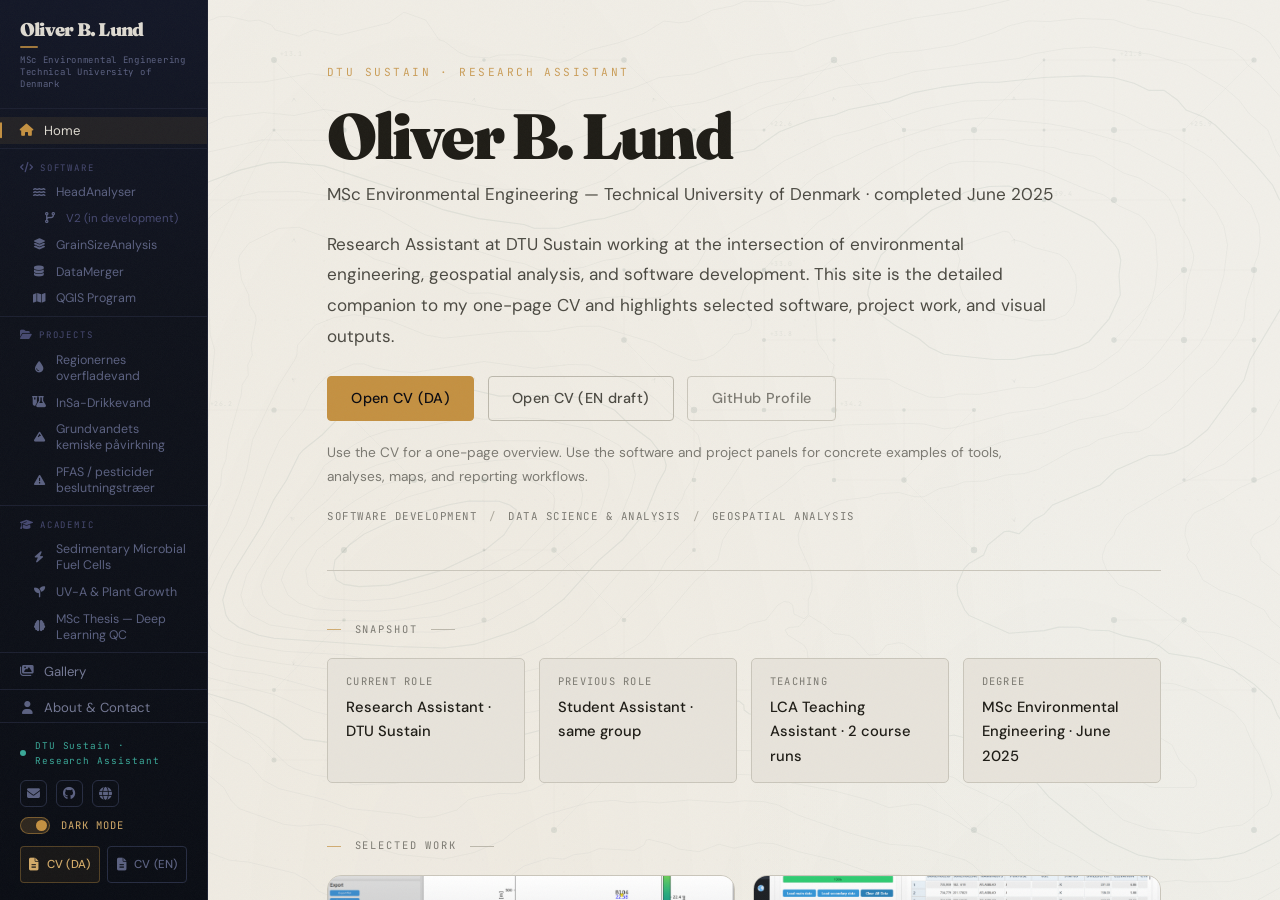
==== commit 02b86889: "yes" ====
--- a/index.html
+++ b/index.html
@@ -46,10 +46,13 @@
     <div class="sidebar-id">
       <div class="sidebar-monogram">OBL</div>
       <div class="sidebar-name">Oliver B. Lund</div>
-      <div class="sidebar-degree">MSc Environmental Engineering<br>Technical University of Denmark</div>
+      <div class="sidebar-degree">
+        <span class="sidebar-degree-main">MSc Environmental Engineering</span><br>
+        <span class="sidebar-degree-sub">Technical University of Denmark</span>
+      </div>
     </div>
 
-    <nav class="sidebar-nav" aria-label="Primary">
+    <nav class="sidebar-nav" id="sidebarNav" aria-label="Primary">
 
       <!-- Home -->
       <div class="nav-group">
@@ -154,12 +157,14 @@
         <span class="toggle-track"><span class="toggle-thumb"></span></span>
         <span class="toggle-label">Light mode</span>
       </button>
-      <a href="cv/oliver-b-lund.da.html" class="cv-btn" target="_blank" rel="noopener noreferrer">
-        <i class="fa-solid fa-file-lines"></i>Open CV (DA)
-      </a>
-      <a href="cv/oliver-b-lund.en.html" class="cv-btn cv-btn-secondary" target="_blank" rel="noopener noreferrer">
-        <i class="fa-solid fa-file-lines"></i>Open CV (EN)
-      </a>
+      <div class="cv-actions">
+        <a href="cv/oliver-b-lund.da.html" class="cv-btn" target="_blank" rel="noopener noreferrer">
+          <i class="fa-solid fa-file-lines"></i>CV (DA)
+        </a>
+        <a href="cv/oliver-b-lund.en.html" class="cv-btn cv-btn-secondary" target="_blank" rel="noopener noreferrer">
+          <i class="fa-solid fa-file-lines"></i>CV (EN)
+        </a>
+      </div>
     </div>
 
   </aside>
@@ -173,6 +178,8 @@
          GIS / DATA BACKGROUND SCENE
          ════════════════════════════════════ -->
     <div class="bg-scene" aria-hidden="true">
+      <canvas class="bg-contour-glow" id="bgContourGlow"></canvas>
+      <canvas class="bg-contour-canvas" id="bgContourCanvas"></canvas>
       <svg viewBox="0 0 1200 900" preserveAspectRatio="xMidYMid slice" xmlns="http://www.w3.org/2000/svg">
         <g class="bg-grid" stroke-width="0.4" stroke-dasharray="2 11" fill="none">
           <line x1="180" y1="0" x2="180" y2="900"/>
@@ -2541,6 +2548,7 @@
   <button class="lightbox-close" type="button" aria-label="Close image">&#215;</button>
 </div>
 
+<script src="js/site-content.js"></script>
 <script src="js/main.js"></script>
 
 </body>
--- a/css/base.css
+++ b/css/base.css
@@ -37,7 +37,7 @@
   --fm: 'JetBrains Mono', monospace;
 
   /* Layout */
-  --sidebar-w: 224px;
+  --sidebar-w: 208px;
   --ease: cubic-bezier(0.4, 0, 0.2, 1);
 }
 
--- a/css/layout.css
+++ b/css/layout.css
@@ -22,76 +22,81 @@
 }
 
 /* Identity block */
-.sidebar-id {
-  padding: 1.75rem 1.4rem 1.4rem;
-  border-bottom: 1px solid var(--bd);
-  flex-shrink: 0;
-}
-
-.sidebar-name {
-  font-family: var(--fd);
-  font-weight: 900;
-  font-size: 1.25rem;
-  letter-spacing: -0.04em;
-  color: var(--tx);
-  line-height: 1;
-  margin-bottom: 0.5rem;
-}
-
-.sidebar-name::after {
-  content: '';
-  display: block;
-  width: 20px;
-  height: 2px;
-  background: var(--gold);
-  margin-top: 0.5rem;
-  border-radius: 1px;
-  opacity: 0.8;
-}
-
-.sidebar-degree {
-  font-family: var(--fm);
-  font-size: 0.57rem;
-  letter-spacing: 0.08em;
-  color: var(--tx-3);
-  line-height: 1.5;
-}
+.sidebar-id {
+  padding: 1.15rem 1.1rem 0.95rem;
+  border-bottom: 1px solid var(--bd);
+  flex-shrink: 0;
+}
+
+.sidebar-name {
+  font-family: var(--fd);
+  font-weight: 900;
+  font-size: 1.02rem;
+  letter-spacing: -0.04em;
+  color: var(--tx);
+  line-height: 1;
+  margin-bottom: 0.32rem;
+}
+
+.sidebar-name::after {
+  content: '';
+  display: block;
+  width: 18px;
+  height: 2px;
+  background: var(--gold);
+  margin-top: 0.4rem;
+  border-radius: 1px;
+  opacity: 0.8;
+}
+
+.sidebar-degree {
+  font-family: var(--fm);
+  font-size: 0.5rem;
+  letter-spacing: 0.08em;
+  color: var(--tx-3);
+  line-height: 1.35;
+}
+
+.sidebar-degree-main,
+.sidebar-degree-sub {
+  display: inline;
+}
 
 /* Nav scroll area */
-.sidebar-nav {
-  flex: 1;
-  overflow-y: auto;
-  overflow-x: hidden;
-  padding: 0.75rem 0;
-  scrollbar-width: thin;
-  scrollbar-color: var(--bd-s) transparent;
-}
+.sidebar-nav {
+  flex: 1;
+  overflow-y: auto;
+  overflow-x: hidden;
+  padding: 0.45rem 0;
+  scrollbar-width: thin;
+  scrollbar-color: var(--bd-s) transparent;
+}
 
 /* Section group */
-.nav-group { margin-bottom: 0.25rem; }
-
-.nav-group-label {
-  font-family: var(--fm);
-  font-size: 0.55rem;
-  letter-spacing: 0.2em;
-  text-transform: uppercase;
-  color: var(--tx-4);
-  padding: 0.6rem 1.4rem 0.3rem;
-  user-select: none;
-}
+.nav-group { margin-bottom: 0.12rem; }
+
+.nav-group-label {
+  font-family: var(--fm);
+  font-size: 0.5rem;
+  letter-spacing: 0.2em;
+  text-transform: uppercase;
+  color: var(--tx-4);
+  padding: 0.42rem 1.1rem 0.18rem;
+  user-select: none;
+}
 
 /* Nav items */
-.nav-item {
-  display: flex;
-  align-items: center;
-  gap: 0.6rem;
-  padding: 0.42rem 1.4rem;
-  width: 100%;
-  border: 0;
-  background: none;
-  text-align: left;
-  font-size: 0.82rem;
-  font-weight: 400;
+.nav-item {
+  display: flex;
+  align-items: center;
+  gap: 0.5rem;
+  padding: 0.3rem 1.1rem;
+  width: 100%;
+  border: 0;
+  background: none;
+  text-align: left;
+  font-size: 0.73rem;
+  font-weight: 400;
   color: var(--tx-2);
   cursor: pointer;
   transition: background 0.15s, color 0.15s;
@@ -138,18 +143,18 @@
 .nav-item:hover .nav-dot { background: var(--gold); }
 
 /* Sub-items (indented, smaller) */
-.nav-item.sub {
-  padding-left: 2.6rem;
-  font-size: 0.77rem;
-  color: var(--tx-3);
-}
+.nav-item.sub {
+  padding-left: 1.75rem;
+  font-size: 0.69rem;
+  color: var(--tx-3);
+}
 
 /* Child-items (further indented, under a sub) */
-.nav-item.child {
-  padding-left: 3.6rem;
-  font-size: 0.72rem;
-  color: var(--tx-4);
-}
+.nav-item.child {
+  padding-left: 2.35rem;
+  font-size: 0.64rem;
+  color: var(--tx-4);
+}
 .nav-item.child .nav-dot {
   width: 4px;
   height: 4px;
@@ -161,29 +166,29 @@
 .nav-item.sub.active { color: var(--tx); }
 
 /* Separator */
-.nav-sep {
-  height: 1px;
-  background: var(--bd);
-  margin: 0.5rem 0;
-}
+.nav-sep {
+  height: 1px;
+  background: var(--bd);
+  margin: 0.22rem 0;
+}
 
 /* Sidebar footer */
-.sidebar-foot {
-  padding: 1.1rem 1.4rem;
-  border-top: 1px solid var(--bd);
-  flex-shrink: 0;
-}
-
-.avail-badge {
+.sidebar-foot {
+  padding: 0.85rem 1.1rem 0.95rem;
+  border-top: 1px solid var(--bd);
+  flex-shrink: 0;
+}
+
+.avail-badge {
   display: flex;
   align-items: center;
   gap: 0.5rem;
   font-family: var(--fm);
-  font-size: 0.58rem;
+  font-size: 0.52rem;
   letter-spacing: 0.1em;
   color: var(--teal);
-  margin-bottom: 0.85rem;
-}
+  margin-bottom: 0.6rem;
+}
 
 .avail-dot {
   width: 6px;
@@ -199,23 +204,29 @@
   50%       { opacity: 0.35; }
 }
 
-.cv-btn {
-  display: flex;
-  align-items: center;
-  justify-content: center;
+.cv-btn {
+  display: flex;
+  align-items: center;
+  justify-content: center;
   gap: 0.4rem;
   width: 100%;
-  padding: 0.5rem;
+  padding: 0.44rem 0.35rem;
   border: 1px solid rgba(196, 144, 64, 0.35);
   border-radius: 4px;
-  font-size: 0.75rem;
+  font-size: 0.64rem;
   font-weight: 500;
   color: var(--gold-l);
   background: rgba(196, 144, 64, 0.07);
   transition: border-color 0.18s, color 0.18s, background 0.18s;
-  text-decoration: none;
-  letter-spacing: 0.02em;
-}
+  text-decoration: none;
+  letter-spacing: 0.02em;
+}
+
+.cv-actions {
+  display: grid;
+  grid-template-columns: 1fr 1fr;
+  gap: 0.4rem;
+}
 
 .cv-btn:hover {
   background: var(--gold);
@@ -555,11 +566,22 @@
   transition: all 0.2s;
 }
 
-/* ============================================================
-   RESPONSIVE
-   ============================================================ */
-@media (max-width: 860px) {
-  :root { --sidebar-w: 200px; }
+/* ============================================================
+   RESPONSIVE
+   ============================================================ */
+@media (max-width: 1200px) {
+  :root { --sidebar-w: 196px; }
+  .sidebar-id { padding: 1rem 1rem 0.85rem; }
+  .sidebar-name { font-size: 0.96rem; }
+  .sidebar-degree { font-size: 0.47rem; }
+  .nav-item { font-size: 0.7rem; }
+  .nav-item.sub { font-size: 0.66rem; }
+  .nav-item.child { font-size: 0.62rem; }
+  .sidebar-foot { padding: 0.78rem 1rem 0.9rem; }
+}
+
+@media (max-width: 860px) {
+  :root { --sidebar-w: 192px; }
   .panel-wrap { padding: 2.5rem 2rem 4rem; }
   .feature-grid { grid-template-columns: 1fr; }
   .meta-grid { grid-template-columns: 1fr 1fr; }
@@ -579,12 +601,13 @@
   .tl-item[data-t="edu"] { direction: ltr; }
 }
 
-@media (max-width: 680px) {
-  body { overflow: auto; }
-  .shell { grid-template-columns: 1fr; height: auto; }
-  .sidebar {
-    position: fixed;
-    left: calc(-1 * var(--sidebar-w));
+@media (max-width: 680px) {
+  body { overflow: auto; }
+  .shell { grid-template-columns: 1fr; height: auto; }
+  :root { --sidebar-w: min(82vw, 310px); }
+  .sidebar {
+    position: fixed;
+    left: calc(-1 * var(--sidebar-w));
     top: 0; bottom: 0;
     width: var(--sidebar-w);
     transition: left 0.25s var(--ease);
@@ -592,11 +615,113 @@
   }
   .sidebar.open { left: 0; }
   .mobile-toggle { display: flex; }
-  .main { padding-top: 52px; }
-  .panel { min-height: calc(100vh - 52px); }
-  .home-name { font-size: 2.5rem; }
-  .stats-row { grid-template-columns: 1fr 1fr; }
-}
+  .main { padding-top: 52px; }
+  .panel { min-height: calc(100vh - 52px); }
+  .home-name { font-size: 2.5rem; }
+  .stats-row { grid-template-columns: 1fr 1fr; }
+
+  .sidebar-id {
+    padding: 1rem 1rem 0.85rem;
+  }
+
+  .sidebar-monogram {
+    display: none;
+  }
+
+  .sidebar-name {
+    font-size: 1rem;
+    margin-bottom: 0.35rem;
+  }
+
+  .sidebar-name::after {
+    width: 18px;
+    margin-top: 0.4rem;
+  }
+
+  .sidebar-degree {
+    font-size: 0.52rem;
+    line-height: 1.35;
+  }
+
+  .sidebar-degree br {
+    display: none;
+  }
+
+  .sidebar-degree-sub {
+    display: none;
+  }
+
+  .sidebar-nav {
+    padding: 0.45rem 0;
+  }
+
+  .nav-group-label {
+    padding: 0.45rem 1rem 0.2rem;
+  }
+
+  .nav-item {
+    padding: 0.34rem 1rem;
+    gap: 0.5rem;
+    font-size: 0.74rem;
+  }
+
+  .nav-item.sub {
+    padding-left: 1.7rem;
+    font-size: 0.71rem;
+  }
+
+  .nav-item.child {
+    padding-left: 2.25rem;
+    font-size: 0.67rem;
+  }
+
+  .nav-sep {
+    margin: 0.3rem 0;
+  }
+
+  .sidebar-foot {
+    padding: 0.85rem 1rem 1rem;
+  }
+
+  .avail-badge {
+    margin-bottom: 0.65rem;
+    font-size: 0.54rem;
+  }
+
+  .sidebar-social {
+    margin-bottom: 0.6rem;
+    gap: 0.4rem;
+  }
+
+  .sidebar-social a {
+    width: 28px;
+    height: 28px;
+    font-size: 0.72rem;
+  }
+
+  .theme-toggle {
+    margin-bottom: 0.6rem;
+  }
+
+  .toggle-label {
+    font-size: 0.54rem;
+  }
+
+  .cv-actions {
+    grid-template-columns: 1fr 1fr;
+  }
+
+  .cv-btn {
+    padding: 0.46rem 0.35rem;
+    font-size: 0.67rem;
+    gap: 0.28rem;
+    margin-bottom: 0;
+  }
+
+  .cv-btn i {
+    font-size: 0.72rem;
+  }
+}
 
 /* ── Theme toggle (sits in sidebar footer) ────────────────── */
 .theme-toggle {
@@ -672,14 +797,33 @@
   z-index: 1;
 }
 
-.bg-scene svg {
-  position: absolute;
-  top: 0;
-  left: 0;
-  width: 100%;
-  height: 100vh;
-  display: block;
-}
+.bg-scene svg {
+  position: absolute;
+  top: 0;
+  left: 0;
+  width: 100%;
+  height: 100vh;
+  display: block;
+}
+
+.bg-scene canvas {
+  position: absolute;
+  top: 0;
+  left: 0;
+  width: 100%;
+  height: 100vh;
+  display: block;
+  pointer-events: none;
+}
+
+.bg-contour-glow {
+  opacity: 0.34;
+  filter: blur(10px);
+}
+
+.bg-contour-canvas {
+  opacity: 0.82;
+}
 
 /* Dark mode */
 .bg-scene .bg-grid     { stroke: rgba(255,255,255,0.022); fill: none; }
@@ -698,23 +842,9 @@
 body.light .bg-scene .bg-arrows   { stroke: rgba(30,70,58,0.06);  }
 
 /* ── Sidebar monogram ──────────────────────────────────────── */
-.sidebar-monogram {
-  width: 46px;
-  height: 46px;
-  border-radius: 50%;
-  background: linear-gradient(135deg, var(--gold-d), var(--gold));
-  color: #09090f;
-  font-family: var(--fd);
-  font-weight: 900;
-  font-size: 0.78rem;
-  letter-spacing: 0.06em;
-  display: flex;
-  align-items: center;
-  justify-content: center;
-  margin-bottom: 0.9rem;
-  flex-shrink: 0;
-  box-shadow: 0 0 0 2px rgba(196,144,64,0.2), 0 4px 12px rgba(0,0,0,0.4);
-}
+.sidebar-monogram {
+  display: none;
+}
 
 /* ── Nav FA icons ──────────────────────────────────────────── */
 .nav-item i {
@@ -737,21 +867,21 @@
 }
 
 /* ── Sidebar social links ──────────────────────────────────── */
-.sidebar-social {
-  display: flex;
-  gap: 0.5rem;
-  margin-bottom: 0.75rem;
-}
-.sidebar-social a {
-  width: 30px;
-  height: 30px;
+.sidebar-social {
+  display: flex;
+  gap: 0.5rem;
+  margin-bottom: 0.55rem;
+}
+.sidebar-social a {
+  width: 27px;
+  height: 27px;
   border-radius: 6px;
   border: 1px solid var(--bd-s);
   display: flex;
   align-items: center;
   justify-content: center;
   color: var(--tx-3);
-  font-size: 0.78rem;
+  font-size: 0.72rem;
   transition: color 0.18s, border-color 0.18s, background 0.18s;
   text-decoration: none;
 }
@@ -762,8 +892,8 @@
 }
 
 /* ── CV btn icon + glow ────────────────────────────────────── */
-.cv-btn { margin-bottom: 0.4rem; }
-.cv-btn i { font-size: 0.78rem; }
+.cv-btn { margin-bottom: 0; }
+.cv-btn i { font-size: 0.72rem; }
 .cv-btn:hover {
   background: var(--gold);
   color: #09090f;
@@ -790,14 +920,15 @@
 }
 
 /* Mobile: .main doesn't scroll so sticky won't work — use fixed */
-@media (max-width: 680px) {
-  .bg-scene {
-    position: fixed;
-    top: 52px;
+@media (max-width: 680px) {
+  .bg-scene {
+    position: fixed;
+    top: 52px;
     left: 0;
     right: 0;
     height: calc(100vh - 52px);
-    overflow: hidden;
-  }
-  .bg-scene svg { width: 100%; height: 100%; position: static; }
-}
+    overflow: hidden;
+  }
+  .bg-scene svg,
+  .bg-scene canvas { width: 100%; height: 100%; position: static; }
+}
--- a/css/components.css
+++ b/css/components.css
@@ -125,18 +125,56 @@
   z-index: 1;
 }
 
-.screenshot-block img,
-.screenshot-block video {
-  width: 100%;
-  height: 100%;
-  object-fit: cover;
-  position: absolute;
-  inset: 0;
-}
-
-/* hide fallback label when media is present */
-.screenshot-block img ~ .screenshot-label,
-.screenshot-block video ~ .screenshot-label { display: none; }
+.screenshot-block img,
+.screenshot-block video {
+  width: 100%;
+  height: 100%;
+  object-fit: cover;
+  position: absolute;
+  inset: 0;
+}
+
+.screenshot-nav {
+  position: absolute;
+  top: 50%;
+  transform: translateY(-50%);
+  width: 2.15rem;
+  height: 2.15rem;
+  border-radius: 999px;
+  border: 1px solid rgba(196, 144, 64, 0.34);
+  background: rgba(9, 9, 15, 0.62);
+  color: var(--tx);
+  display: grid;
+  place-items: center;
+  z-index: 2;
+  transition: background 0.18s, border-color 0.18s, color 0.18s, transform 0.18s;
+}
+
+.screenshot-nav.prev { left: 0.8rem; }
+.screenshot-nav.next { right: 0.8rem; }
+
+.screenshot-nav:hover {
+  background: rgba(196, 144, 64, 0.14);
+  border-color: rgba(196, 144, 64, 0.55);
+  color: var(--gold);
+}
+
+body.light .screenshot-nav {
+  background: rgba(244, 240, 231, 0.92);
+  border-color: rgba(122, 120, 112, 0.26);
+  color: #4a4840;
+  box-shadow: 0 8px 18px rgba(60, 52, 36, 0.08);
+}
+
+body.light .screenshot-nav:hover {
+  background: rgba(196, 144, 64, 0.14);
+  border-color: rgba(196, 144, 64, 0.42);
+  color: #8b641f;
+}
+
+/* hide fallback label when media is present */
+.screenshot-block img ~ .screenshot-label,
+.screenshot-block video ~ .screenshot-label { display: none; }
 
 .panel-note {
   margin: -0.9rem 0 0;
@@ -168,15 +206,25 @@
   transition: border-color 0.18s;
 }
 
-.thumb:hover { border-color: var(--bd-m); }
-.thumb.active { border-color: var(--gold); }
-
-.thumb img,
-.thumb video {
-  width: 100%;
-  height: 100%;
-  object-fit: cover;
-}
+.thumb:hover { border-color: var(--bd-m); }
+.thumb.active { border-color: var(--gold); }
+
+.thumb img,
+.thumb video {
+  width: 100%;
+  height: 100%;
+  object-fit: cover;
+}
+
+@media (max-width: 700px) {
+  .screenshot-nav {
+    width: 1.9rem;
+    height: 1.9rem;
+  }
+
+  .screenshot-nav.prev { left: 0.55rem; }
+  .screenshot-nav.next { right: 0.55rem; }
+}
 
 /* ============================================================
    FEATURE LIST
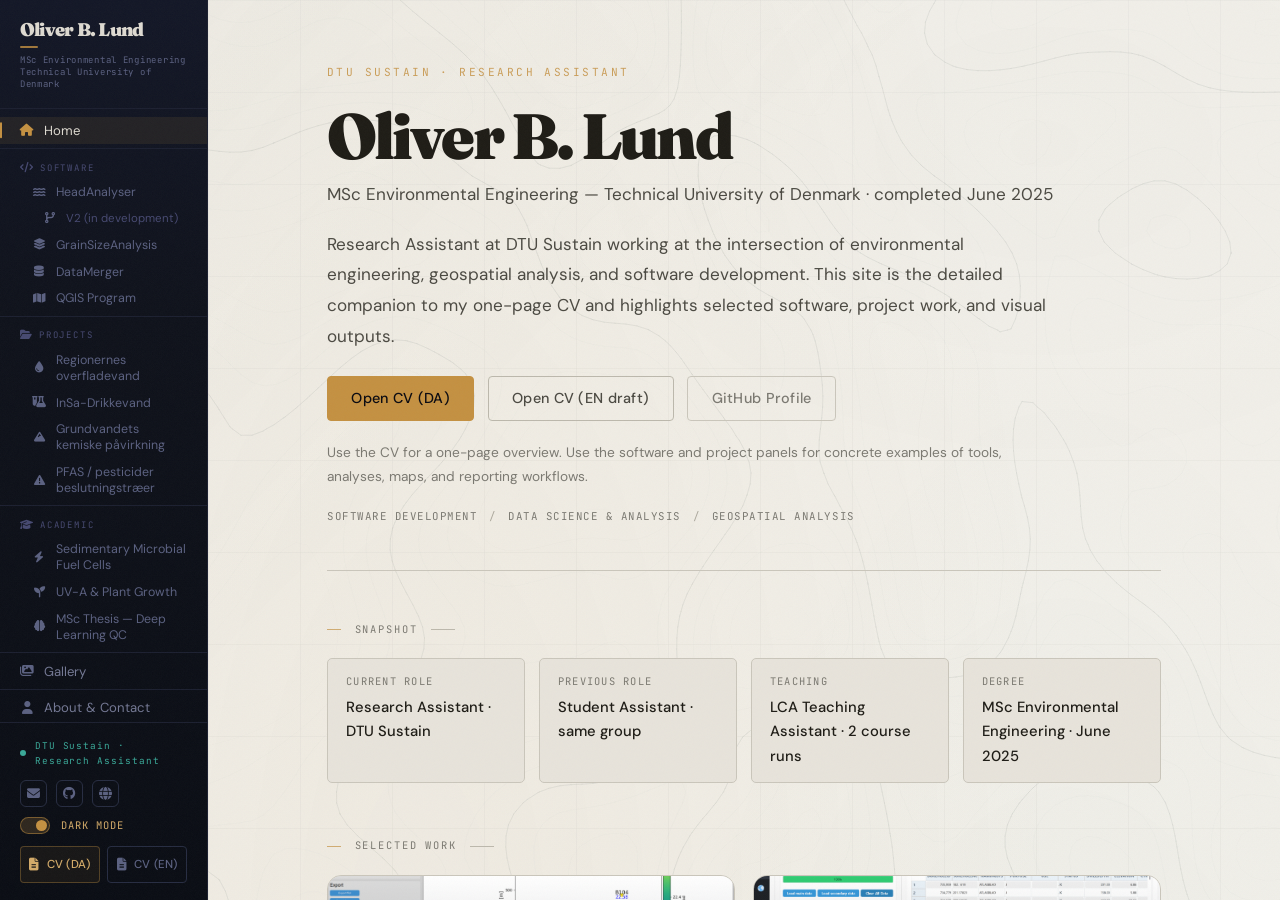
==== commit 9fb24f01: "Cleanup" ====
--- a/index.html
+++ b/index.html
@@ -1,17 +1,17 @@
-<!DOCTYPE html>
+﻿<!DOCTYPE html>
 <html lang="en">
 <head>
 <meta charset="UTF-8">
 <meta name="viewport" content="width=device-width, initial-scale=1.0">
-<meta name="description" content="Oliver B. Lund — Research Assistant at DTU Sustain working with environmental data analysis, geospatial workflows, and software development.">
+<meta name="description" content="Oliver B. Lund &middot; Research Assistant at DTU Sustain working with environmental data analysis, geospatial workflows, and software development.">
 <meta name="author" content="Oliver B. Lund">
-<title>Oliver B. Lund — Environmental Engineer & Research Assistant</title>
+<title>Oliver B. Lund &mdash; Environmental Engineer & Research Assistant</title>
 
 <link rel="icon" type="image/svg+xml" href="favicon.svg">
 
 <meta property="og:type" content="website">
 <meta property="og:url" content="https://oliverbrinckslund.github.io/Webpage/">
-<meta property="og:title" content="Oliver B. Lund — Environmental Engineer & Research Assistant">
+<meta property="og:title" content="Oliver B. Lund &mdash; Environmental Engineer & Research Assistant">
 <meta property="og:description" content="Research Assistant at DTU Sustain. MSc Environmental Engineering, DTU 2025. Environmental data analysis, GIS workflows, Python software, and deep learning for hydrology.">
 <meta property="og:image" content="https://oliverbrinckslund.github.io/Webpage/Images/top-image.jpg">
 <meta name="twitter:card" content="summary_large_image">
@@ -31,16 +31,13 @@
 
 <body class="is-init light">
 
-<!-- Mobile nav toggle -->
 <button class="mobile-toggle" id="mobileToggle" type="button" aria-label="Toggle navigation" aria-controls="sidebar" aria-expanded="false">
   <span></span><span></span><span></span>
 </button>
 
 <div class="shell">
 
-  <!-- ════════════════════════════════════
-       SIDEBAR
-       ════════════════════════════════════ -->
+  
   <aside class="sidebar" id="sidebar">
 
     <div class="sidebar-id">
@@ -54,7 +51,7 @@
 
     <nav class="sidebar-nav" id="sidebarNav" aria-label="Primary">
 
-      <!-- Home -->
+      
       <div class="nav-group">
         <button type="button" class="nav-item active" data-panel="home">
           <i class="fa-solid fa-house"></i>Home
@@ -63,7 +60,7 @@
 
       <div class="nav-sep"></div>
 
-      <!-- Software -->
+      
       <div class="nav-group">
         <div class="nav-group-label"><i class="fa-solid fa-code"></i>Software</div>
         <button type="button" class="nav-item sub" data-panel="sw-headanalyser">
@@ -85,7 +82,7 @@
 
       <div class="nav-sep"></div>
 
-      <!-- Projects -->
+      
       <div class="nav-group">
         <div class="nav-group-label"><i class="fa-solid fa-folder-open"></i>Projects</div>
         <button type="button" class="nav-item sub" data-panel="proj-1">
@@ -95,16 +92,16 @@
           <i class="fa-solid fa-flask-vial"></i>InSa-Drikkevand
         </button>
         <button type="button" class="nav-item sub" data-panel="proj-3">
-          <i class="fa-solid fa-mountain"></i>Grundvandets kemiske påvirkning
+          <i class="fa-solid fa-mountain"></i>Grundvandets kemiske p&aring;virkning
         </button>
         <button type="button" class="nav-item sub" data-panel="proj-4">
-          <i class="fa-solid fa-triangle-exclamation"></i>PFAS / pesticider beslutningstræer
+          <i class="fa-solid fa-triangle-exclamation"></i>PFAS / pesticider beslutningstr&aelig;er
         </button>
       </div>
 
       <div class="nav-sep"></div>
 
-      <!-- Academic -->
+      
       <div class="nav-group">
         <div class="nav-group-label"><i class="fa-solid fa-graduation-cap"></i>Academic</div>
         <button type="button" class="nav-item sub" data-panel="proj-5">
@@ -114,13 +111,13 @@
           <i class="fa-solid fa-seedling"></i>UV-A &amp; Plant Growth
         </button>
         <button type="button" class="nav-item sub" data-panel="proj-7">
-          <i class="fa-solid fa-brain"></i>MSc Thesis — Deep Learning QC
+          <i class="fa-solid fa-brain"></i>MSc Thesis &mdash; Deep Learning QC
         </button>
       </div>
 
       <div class="nav-sep"></div>
 
-      <!-- Gallery -->
+      
       <div class="nav-group">
         <button type="button" class="nav-item" data-panel="gallery">
           <i class="fa-solid fa-images"></i>Gallery
@@ -129,7 +126,7 @@
 
       <div class="nav-sep"></div>
 
-      <!-- About -->
+      
       <div class="nav-group">
         <button type="button" class="nav-item" data-panel="about">
           <i class="fa-solid fa-user"></i>About &amp; Contact
@@ -140,7 +137,7 @@
 
     <div class="sidebar-foot">
       <div class="avail-badge">
-        <span class="avail-dot"></span>DTU Sustain · Research Assistant
+        <span class="avail-dot"></span>DTU Sustain &middot; Research Assistant
       </div>
       <div class="sidebar-social">
         <a href="mailto:Oliverlund1@hotmail.com" aria-label="Email" title="Send email">
@@ -169,313 +166,24 @@
 
   </aside>
 
-  <!-- ════════════════════════════════════
-       MAIN CONTENT
-       ════════════════════════════════════ -->
+  
   <main class="main" id="main">
 
-    <!-- ════════════════════════════════════
-         GIS / DATA BACKGROUND SCENE
-         ════════════════════════════════════ -->
+    
     <div class="bg-scene" aria-hidden="true">
       <canvas class="bg-contour-glow" id="bgContourGlow"></canvas>
       <canvas class="bg-contour-canvas" id="bgContourCanvas"></canvas>
-      <svg viewBox="0 0 1200 900" preserveAspectRatio="xMidYMid slice" xmlns="http://www.w3.org/2000/svg">
-        <g class="bg-grid" stroke-width="0.4" stroke-dasharray="2 11" fill="none">
-          <line x1="180" y1="0" x2="180" y2="900"/>
-          <line x1="420" y1="0" x2="420" y2="900"/>
-          <line x1="660" y1="0" x2="660" y2="900"/>
-          <line x1="900" y1="0" x2="900" y2="900"/>
-          <line x1="1140" y1="0" x2="1140" y2="900"/>
-          <line x1="0" y1="140" x2="1200" y2="140"/>
-          <line x1="0" y1="320" x2="1200" y2="320"/>
-          <line x1="0" y1="500" x2="1200" y2="500"/>
-          <line x1="0" y1="680" x2="1200" y2="680"/>
-          <line x1="0" y1="860" x2="1200" y2="860"/>
-        </g>
-
-        <g class="bg-contours" fill="none">
-          <path d="M691.0,0.0L680.0,3.9L660.0,5.9L640.0,1.9L600.0,1.2L590.0,5.6L568.6,10.0L545.0,21.5L535.0,22.8L520.0,21.0L500.0,33.4L475.0,42.6L445.0,50.1L425.1,60.0L415.0,62.8L400.0,58.1L375.0,54.7L355.0,55.0L345.0,57.9L325.0,56.6L315.0,52.3L300.0,41.2L295.0,39.8L281.7,20.0L260.0,12.2L245.0,22.8L195.0,35.2L170.0,29.8L155.0,36.2L131.3,30.0L127.6,25.0L115.0,20.1L105.0,21.1L85.0,16.4L75.0,16.7L65.0,20.6L55.0,28.1L40.0,28.9L15.6,45.0L10.0,46.2L0.0,45.0" stroke-width="0.55"/>
-          <path d="M1138.0,0.0L1154.1,20.0L1155.3,30.0L1158.6,35.0L1188.4,60.0L1195.0,68.9L1200.0,71.2" stroke-width="0.55"/>
-          <path d="M0.0,786.3L12.1,795.0L19.1,805.0L9.8,820.0L15.0,826.9L25.0,830.5L38.3,840.0L51.3,845.0L58.6,850.0L85.0,860.1L105.0,862.2L150.0,873.0L163.3,880.0L175.0,891.4L194.4,900.0" stroke-width="0.55"/>
-          <path d="M817.3,900.0L801.3,890.0L775.0,883.6L755.8,875.0L730.0,873.8L690.4,860.0L655.0,851.8L630.0,843.7L615.0,842.8L590.0,848.2L575.0,844.2L555.0,851.7L535.0,849.1L525.0,844.3L505.0,839.4L502.3,840.0L500.0,845.1L490.0,850.4L455.0,848.6L445.0,852.8L430.0,854.7L420.0,859.1L405.0,857.9L380.0,866.0L367.4,875.0L356.0,890.0L343.6,900.0" stroke-width="0.55"/>
-          <path d="M865.7,0.0L820.0,10.8L770.0,18.1L695.0,35.2L677.2,40.0L650.0,51.2L610.0,55.0L589.1,60.0L550.0,73.8L515.0,77.6L490.0,87.8L460.0,96.4L430.0,100.5L405.0,111.3L355.0,109.3L320.0,102.7L290.0,99.4L275.0,102.2L260.0,100.7L245.0,95.5L230.0,85.6L215.0,80.1L165.0,73.6L120.0,82.0L65.0,83.0L40.0,85.6L10.0,96.5L0.0,106.4" stroke-width="0.55"/>
-          <path d="M1002.5,0.0L1035.0,6.7L1050.0,12.9L1085.0,19.3L1101.8,25.0L1115.0,32.3L1125.0,41.3L1140.0,65.1L1170.0,86.6L1200.0,119.2" stroke-width="0.55"/>
-          <path d="M1200.0,464.0L1165.0,494.9L1144.1,505.0L1130.0,523.8L1110.0,534.5L1106.8,540.0L1107.3,545.0L1116.0,555.0L1116.3,560.0L1160.0,594.5L1164.9,600.0L1169.1,610.0L1180.0,616.9L1190.0,632.6L1200.0,638.2" stroke-width="0.55"/>
-          <path d="M0.0,738.2L25.0,749.7L51.6,770.0L65.0,775.4L80.0,787.8L86.7,800.0L95.0,808.6L140.0,824.4L155.0,826.1L180.0,824.3L195.0,827.2L218.7,835.0L235.0,848.9L255.0,854.5L300.0,859.0L330.0,852.6L359.1,840.0L371.3,830.0L400.8,815.0L445.0,802.5L470.0,800.3L485.0,802.7L500.0,801.6L515.0,802.9L545.0,800.0L585.0,802.6L600.0,800.8L620.0,801.7L634.2,805.0L654.0,815.0L705.0,832.9L745.0,844.2L775.0,846.6L821.2,860.0L829.2,865.0L840.0,875.9L855.0,882.4L878.1,900.0" stroke-width="0.55"/>
-          <path d="M1200.0,168.7L1190.0,158.9L1177.4,150.0L1161.1,130.0L1148.5,110.0L1115.0,73.6L1103.6,65.0L1100.0,59.5L1088.6,50.0L1010.0,29.7L995.0,28.2L970.0,19.8L935.0,18.4L905.0,21.6L885.0,20.9L865.0,25.9L850.0,32.5L810.0,45.1L775.0,50.7L745.0,53.1L655.0,76.4L615.0,82.9L560.0,101.7L525.0,107.2L485.0,119.4L425.0,141.3L403.9,145.0L390.0,152.4L365.0,149.8L335.0,150.3L270.0,141.6L225.0,121.4L195.0,111.7L180.0,109.4L150.0,115.5L120.0,112.5L80.0,117.1L65.0,123.8L38.2,130.0L26.3,140.0L8.6,150.0L0.0,161.4" stroke-width="0.55"/>
-          <path d="M1200.0,336.8L1189.1,355.0L1189.2,395.0L1165.0,446.3L1150.0,451.4L1141.8,465.0L1135.0,470.1L1095.0,488.1L1080.0,498.2L1050.0,513.1L1042.0,525.0L1040.9,535.0L1045.6,550.0L1042.6,555.0L1044.7,560.0L1051.3,565.0L1058.9,580.0L1075.5,590.0L1095.0,596.7L1120.3,610.0L1126.6,620.0L1150.0,639.5L1162.7,655.0L1187.0,670.0L1200.0,694.0" stroke-width="0.55"/>
-          <path d="M0.0,714.5L35.0,725.6L60.0,737.3L90.0,757.3L105.0,763.9L119.0,780.0L135.0,788.6L180.0,799.6L205.0,808.4L260.0,814.3L275.0,817.8L290.0,816.8L312.8,810.0L324.1,800.0L330.0,798.0L355.0,793.5L370.0,793.8L388.0,790.0L415.0,776.2L435.0,768.5L470.0,767.8L485.0,763.9L510.0,769.6L540.0,769.3L560.0,770.5L580.0,774.1L605.0,774.8L690.0,790.8L725.0,800.1L745.0,807.7L770.0,804.2L777.4,805.0L805.0,816.1L825.0,828.8L858.4,845.0L873.9,860.0L891.2,870.0L910.0,876.6L940.0,894.6L959.3,900.0" stroke-width="0.55"/>
-          <path d="M1200.0,855.0L1177.1,865.0L1165.0,873.9L1150.0,880.0L1113.8,900.0" stroke-width="0.55"/>
-          <path d="M0.0,694.2L80.0,718.6L115.0,737.8L143.8,765.0L150.0,768.6L169.9,775.0L195.0,778.5L210.0,784.9L250.0,783.5L285.0,778.5L315.0,770.7L375.0,763.1L394.0,755.0L440.0,740.4L485.0,740.6L515.0,738.2L545.0,741.0L560.0,746.0L585.0,750.2L630.0,751.3L690.0,763.7L705.0,769.1L730.0,774.5L750.0,775.5L770.0,770.2L790.0,771.6L810.0,777.6L820.5,785.0L865.0,805.6L875.0,814.1L885.0,826.9L905.0,841.5L930.0,853.9L955.0,869.9L985.0,879.3L1005.0,883.4L1035.0,880.2L1045.0,881.9L1085.0,881.6L1105.0,877.3L1125.0,868.6L1157.7,850.0L1175.3,835.0L1191.6,810.0L1197.9,785.0L1187.7,755.0L1187.5,745.0L1179.0,715.0L1137.2,665.0L1115.0,650.1L1090.0,637.6L1070.0,632.5L1055.0,631.7L1035.0,621.4L990.0,590.4L974.7,585.0L962.6,570.0L958.7,560.0L958.5,555.0L961.8,545.0L970.0,535.2L971.6,530.0L981.7,515.0L1033.0,485.0L1080.0,464.2L1116.5,435.0L1141.3,390.0L1148.2,345.0L1156.8,330.0L1175.6,305.0L1178.3,295.0L1188.3,285.0L1192.4,275.0L1194.1,260.0L1191.1,250.0L1190.0,231.0L1179.1,210.0L1170.0,186.5L1137.9,160.0L1131.8,150.0L1123.9,130.0L1105.0,113.6L1094.9,100.0L1080.0,87.3L1043.0,65.0L1005.0,54.1L950.0,47.1L920.0,48.7L890.0,53.8L875.0,58.4L770.0,71.8L740.0,81.0L695.0,87.6L670.0,96.1L625.0,106.3L615.0,109.8L600.0,118.8L580.0,126.4L560.0,133.0L520.0,141.8L481.1,165.0L460.0,180.3L430.0,190.9L420.0,189.6L400.0,191.6L380.0,188.9L360.0,189.4L310.0,181.2L230.0,156.1L195.0,140.5L117.7,140.0L65.0,151.9L45.0,161.3L21.4,180.0L0.0,214.2" stroke-width="0.55"/>
-          <path d="M0.0,354.5L6.6,365.0L5.3,385.0L0.0,401.2" stroke-width="0.55"/>
-          <path d="M0.0,674.4L100.0,704.2L133.7,720.0L160.0,739.1L190.0,743.1L210.0,748.4L220.0,753.8L230.0,756.4L265.0,755.2L320.0,745.3L350.0,742.1L440.0,719.2L475.0,718.1L491.0,715.0L515.0,704.1L560.0,698.3L575.0,701.2L595.0,701.1L599.8,705.0L600.1,710.0L605.0,713.8L640.0,720.9L680.0,735.7L690.0,737.4L745.0,735.5L785.0,739.4L810.0,735.0L830.0,740.4L852.1,750.0L875.0,770.0L890.0,779.6L905.0,797.2L945.9,830.0L965.0,841.8L994.2,855.0L1015.0,859.1L1045.0,860.0L1075.0,858.1L1100.0,852.7L1126.3,840.0L1142.4,830.0L1154.8,815.0L1161.9,800.0L1165.8,775.0L1156.5,750.0L1133.5,715.0L1127.3,700.0L1110.0,684.1L1089.6,670.0L1055.0,658.1L1025.0,653.6L1015.0,645.8L1005.0,640.9L980.0,635.9L965.0,630.7L945.6,630.0L935.0,627.2L915.0,627.1L900.0,630.6L865.0,633.2L825.0,615.4L820.7,610.0L813.8,595.0L813.0,585.0L820.0,568.8L825.0,563.4L839.6,555.0L843.8,545.0L860.0,531.8L865.0,531.1L875.0,533.8L889.4,520.0L900.0,514.4L908.6,505.0L956.2,485.0L972.0,470.0L1005.0,455.5L1020.0,454.9L1030.0,452.5L1044.6,445.0L1063.2,430.0L1100.0,380.1L1106.2,360.0L1138.9,305.0L1151.2,275.0L1152.7,250.0L1146.7,215.0L1135.0,198.8L1128.5,185.0L1110.0,163.0L1071.2,125.0L1060.0,117.2L1042.1,110.0L1033.4,100.0L1020.0,90.2L1005.0,90.4L990.0,83.2L970.0,77.8L940.0,75.9L900.0,77.5L855.0,82.2L835.0,82.2L800.0,86.9L770.0,92.6L745.0,101.6L705.0,109.5L690.7,115.0L666.0,120.0L635.0,132.0L610.0,149.5L578.8,155.0L545.0,167.9L511.7,190.0L490.0,209.3L460.0,218.5L445.0,220.4L415.0,228.3L390.0,228.3L380.0,224.5L335.0,218.6L300.0,209.9L275.0,200.3L260.0,192.1L180.0,165.9L140.0,162.1L125.0,162.9L95.0,170.4L65.0,181.8L50.0,192.1L34.5,210.0L24.8,230.0L20.2,250.0L20.9,265.0L29.6,295.0L34.1,330.0L33.5,345.0L41.0,385.0L33.9,450.0L28.5,465.0L20.5,500.0L9.3,525.0L8.4,550.0L0.0,588.0" stroke-width="1.1" class="major"/>
-          <path d="M860.0,99.8L820.0,101.2L780.0,109.2L716.3,130.0L690.0,136.5L640.0,161.0L605.0,185.4L575.0,192.0L555.0,201.5L523.4,235.0L505.0,247.1L475.0,258.3L460.0,260.4L440.0,267.1L420.0,270.7L395.0,269.9L380.0,263.6L360.8,260.0L330.0,249.8L307.5,245.0L280.0,234.3L236.8,210.0L190.0,196.7L155.0,191.6L115.0,191.9L95.0,196.6L88.0,200.0L70.0,213.0L63.4,220.0L56.3,240.0L53.5,255.0L57.5,280.0L64.4,300.0L66.3,335.0L70.7,350.0L64.6,415.0L52.5,485.0L32.8,525.0L26.6,570.0L6.8,615.0L3.6,635.0L6.4,645.0L10.0,650.2L25.0,661.7L65.0,677.8L130.0,694.5L170.0,711.5L220.0,723.2L260.0,727.8L290.0,722.3L350.0,719.1L365.0,715.0L390.0,711.7L500.0,680.4L524.8,665.0L555.0,638.9L565.5,635.0L595.0,629.8L605.0,623.9L621.8,620.0L633.9,605.0L640.0,601.5L645.0,602.2L648.7,605.0L650.0,614.1L660.0,618.8L664.2,615.0L664.2,600.0L668.0,590.0L668.0,580.0L666.3,570.0L655.2,545.0L654.0,535.0L660.0,518.6L675.0,508.9L695.0,500.7L725.0,497.0L735.0,493.8L755.0,492.5L770.0,496.7L780.0,496.8L795.0,488.7L810.0,485.8L820.0,481.9L840.0,481.0L861.8,475.0L880.0,473.6L895.0,469.1L929.5,450.0L945.0,445.6L955.0,439.3L980.0,432.9L995.0,431.7L1005.0,427.1L1018.1,415.0L1026.3,410.0L1052.9,380.0L1070.7,365.0L1092.6,335.0L1099.9,320.0L1102.0,300.0L1110.0,275.0L1110.2,265.0L1114.2,255.0L1116.2,240.0L1115.0,225.0L1107.1,205.0L1095.0,192.9L1069.1,160.0L1060.0,153.1L1025.0,133.9L1005.0,128.4L980.0,115.3L940.0,101.0L920.0,101.4L890.0,99.0L860.0,99.8" stroke-width="0.55"/>
-          <path d="M665.0,615.5L655.0,626.6L645.0,627.5L641.0,630.0L643.8,635.0L659.8,645.0L663.1,650.0L664.0,660.0L675.0,669.0L705.0,675.4L730.0,684.3L745.0,681.6L760.0,683.7L780.0,682.8L781.9,680.0L786.2,670.0L783.3,665.0L776.6,655.0L760.0,643.7L755.0,642.7L742.4,645.0L735.0,654.2L725.0,655.2L710.0,638.5L705.0,635.4L690.0,633.5L680.0,624.8L665.0,615.5" stroke-width="0.55"/>
-          <path d="M965.0,679.5L915.0,723.3L909.9,730.0L908.7,740.0L912.7,750.0L925.1,770.0L954.6,795.0L962.6,805.0L979.1,820.0L1005.0,828.8L1055.0,833.6L1075.0,827.7L1098.0,825.0L1105.8,820.0L1115.0,810.0L1124.0,805.0L1128.0,795.0L1125.0,780.7L1115.5,755.0L1109.2,745.0L1100.7,725.0L1090.0,712.1L1050.0,690.1L1030.0,683.8L965.0,679.5" stroke-width="0.55"/>
-          <path d="M820.0,119.7L790.0,127.0L730.0,147.0L672.3,175.0L640.0,203.3L607.4,220.0L567.0,245.0L561.9,250.0L553.6,265.0L536.4,280.0L525.0,293.3L515.0,297.6L495.0,298.8L480.0,296.5L460.0,297.7L430.0,302.7L380.0,300.2L345.0,292.9L325.0,293.4L298.0,280.0L285.0,276.5L275.0,276.8L260.0,267.9L230.0,258.9L215.0,249.7L155.0,227.3L135.0,228.4L105.0,243.2L95.8,255.0L94.5,260.0L97.6,280.0L104.7,295.0L105.5,305.0L111.4,315.0L112.1,320.0L107.2,345.0L108.3,355.0L103.7,365.0L104.3,375.0L98.1,385.0L97.2,395.0L84.4,440.0L81.8,460.0L77.9,470.0L76.7,485.0L66.1,505.0L52.2,540.0L43.2,575.0L25.0,615.0L23.1,625.0L25.0,635.6L30.0,642.4L40.0,650.7L80.0,668.6L120.0,674.0L210.0,698.5L245.0,703.9L305.0,702.6L330.0,699.8L345.0,696.1L375.0,693.6L415.0,685.1L455.0,664.2L475.0,655.7L500.5,640.0L550.0,582.1L573.8,560.0L578.7,540.0L585.0,530.1L610.0,504.9L640.0,484.5L660.0,466.5L695.0,459.3L730.0,455.5L755.0,450.1L790.0,453.5L835.0,450.2L860.0,441.2L900.0,432.8L935.0,419.9L961.5,415.0L980.0,408.2L997.0,395.0L1021.4,380.0L1055.2,345.0L1066.0,325.0L1079.9,275.0L1083.5,245.0L1080.0,226.7L1071.5,210.0L1040.0,173.3L985.0,144.0L930.0,128.3L905.0,123.8L840.0,117.8L820.0,119.7" stroke-width="0.55"/>
-          <path d="M1005.0,733.9L990.0,745.8L982.6,755.0L982.6,770.0L985.0,773.7L1005.0,786.2L1010.0,787.4L1050.0,787.6L1052.3,785.0L1052.4,780.0L1050.0,774.5L1035.2,760.0L1028.1,745.0L1010.0,734.1L1005.0,733.9" stroke-width="0.55"/>
-          <path d="M820.0,139.5L775.0,151.8L740.0,171.8L710.0,192.9L686.5,215.0L675.0,221.3L650.0,245.6L630.0,257.8L624.5,265.0L610.0,277.1L599.7,290.0L596.6,300.0L597.2,305.0L607.3,320.0L607.6,325.0L605.3,330.0L600.0,332.9L590.0,334.6L582.7,345.0L569.3,355.0L560.0,359.1L550.0,360.8L545.0,359.7L520.0,349.4L510.0,343.1L455.0,326.2L435.0,326.3L405.0,331.3L365.0,331.4L300.0,338.2L281.9,335.0L245.0,320.2L210.0,314.7L190.0,317.6L171.5,325.0L153.5,345.0L152.9,355.0L150.7,360.0L134.8,385.0L108.5,440.0L102.8,470.0L95.0,494.4L82.6,525.0L70.0,547.8L46.8,600.0L40.9,620.0L42.9,630.0L47.0,635.0L61.6,645.0L75.0,651.5L90.0,655.9L140.0,664.1L193.6,670.0L235.0,680.4L260.0,683.9L300.0,685.1L325.0,679.4L355.0,677.9L400.0,666.9L420.0,659.5L471.9,625.0L479.0,615.0L510.0,582.7L522.2,560.0L550.0,530.2L586.5,480.0L605.0,451.0L622.4,440.0L640.0,436.0L650.0,431.5L700.0,425.0L765.0,423.4L780.0,424.0L800.0,428.8L810.0,427.7L865.0,413.1L900.0,408.4L925.0,400.7L940.0,398.5L965.0,389.0L1000.0,367.2L1016.2,350.0L1038.5,320.0L1041.4,310.0L1042.5,285.0L1049.5,260.0L1049.7,255.0L1044.9,240.0L1036.2,225.0L1033.6,215.0L1025.0,198.3L1020.0,192.8L995.0,177.9L980.0,173.2L950.0,156.3L925.0,152.3L910.0,147.6L885.0,145.3L860.0,139.6L820.0,139.5" stroke-width="0.55"/>
-          <path d="M805.0,163.8L785.0,173.7L715.0,227.6L701.9,240.0L693.0,255.0L681.5,265.0L674.5,275.0L672.9,280.0L675.4,300.0L671.5,315.0L673.2,340.0L675.0,345.0L683.0,355.0L684.4,360.0L690.2,365.0L687.6,375.0L690.0,378.2L745.0,379.3L760.0,387.3L785.0,397.1L800.0,397.5L815.0,394.0L835.0,394.4L875.0,387.3L890.0,387.6L899.8,385.0L950.0,368.5L975.0,350.8L995.7,325.0L1007.9,300.0L1011.5,285.0L1013.4,265.0L1011.8,240.0L1010.7,235.0L1001.0,220.0L995.0,214.9L975.0,205.8L960.0,195.0L944.0,190.0L900.0,171.4L875.1,165.0L855.0,162.1L820.0,161.3L805.0,163.8" stroke-width="0.55"/>
-          <path d="M210.0,363.9L185.0,374.5L175.0,383.8L166.3,395.0L160.0,410.0L135.6,440.0L124.2,465.0L102.1,525.0L78.2,565.0L63.6,595.0L63.1,620.0L67.7,630.0L80.0,638.0L100.0,644.4L140.0,651.3L200.0,654.8L250.0,663.3L290.0,666.6L310.0,666.0L350.0,661.0L377.8,655.0L405.0,641.9L434.1,620.0L482.2,565.0L513.0,535.0L537.7,500.0L541.4,490.0L548.2,480.0L557.0,455.0L557.7,450.0L554.2,435.0L544.8,425.0L525.0,412.5L512.4,400.0L490.0,382.9L445.4,365.0L425.0,364.5L390.0,368.3L340.0,361.5L270.0,372.5L250.0,371.3L230.0,367.7L220.0,363.9L210.0,363.9" stroke-width="0.55"/>
-          <path d="M830.0,189.7L820.0,192.8L805.0,202.7L787.9,210.0L765.0,228.4L737.1,255.0L728.2,275.0L724.2,290.0L723.8,295.0L730.0,310.0L750.5,325.0L775.0,338.8L785.0,347.0L800.0,354.3L850.0,359.5L870.0,359.5L890.0,355.6L910.0,354.1L935.0,346.8L945.0,341.7L965.0,319.1L976.3,295.0L975.0,275.0L976.8,260.0L974.3,250.0L971.1,245.0L950.0,222.3L905.0,200.0L865.0,186.0L845.0,186.5L830.0,189.7" stroke-width="1.1" class="major"/>
-          <path d="M310.0,394.7L275.0,401.7L235.0,401.3L210.0,408.5L195.0,417.6L178.0,435.0L159.2,450.0L154.9,455.0L142.6,480.0L129.6,500.0L118.2,525.0L90.2,570.0L83.1,585.0L78.7,600.0L82.0,615.0L85.0,620.1L95.0,627.4L115.0,635.2L130.0,638.2L250.0,646.5L300.0,648.0L330.0,644.4L370.0,631.3L390.0,621.6L420.0,598.9L455.0,560.1L478.3,540.0L503.1,510.0L513.1,485.0L521.3,470.0L522.2,465.0L520.0,457.3L506.5,440.0L485.0,424.0L470.5,410.0L445.0,398.0L405.0,395.2L355.0,396.1L330.0,390.2L310.0,394.7" stroke-width="1.1" class="major"/>
-          <path d="M850.0,234.6L815.0,246.6L812.7,250.0L815.9,260.0L813.5,270.0L816.3,280.0L815.7,285.0L819.0,295.0L822.7,300.0L828.6,305.0L845.0,311.9L890.0,321.0L910.0,319.6L921.6,315.0L929.6,305.0L932.7,290.0L931.6,275.0L923.4,260.0L915.0,254.0L890.0,247.5L880.0,242.4L870.2,240.0L865.0,232.2L860.0,231.2L850.0,234.6" stroke-width="0.55"/>
-          <path d="M315.0,419.5L275.0,428.3L245.0,430.2L225.0,436.8L209.6,445.0L180.0,465.9L169.4,485.0L130.0,531.7L102.5,575.0L96.9,595.0L99.7,605.0L106.6,615.0L125.8,625.0L165.0,630.6L290.0,632.2L325.0,626.3L345.0,620.3L385.0,598.6L400.0,588.0L424.0,565.0L461.8,535.0L471.0,525.0L479.3,510.0L487.5,490.0L491.4,475.0L488.2,460.0L475.0,445.2L445.0,428.9L395.0,418.8L375.0,417.7L340.0,419.3L330.0,417.7L315.0,419.5" stroke-width="0.55"/>
-          <path d="M305.0,444.8L232.7,465.0L210.0,474.9L200.0,482.1L183.9,500.0L165.7,515.0L151.6,530.0L122.8,570.0L116.9,585.0L118.9,595.0L124.7,605.0L140.0,614.2L170.0,620.1L245.0,621.3L295.0,616.1L340.0,601.7L365.0,589.0L407.5,560.0L444.3,530.0L455.8,515.0L465.1,485.0L464.7,470.0L460.0,461.7L455.0,457.8L430.0,446.7L400.0,440.9L350.0,440.7L305.0,444.8" stroke-width="0.55"/>
-          <path d="M355.0,460.0L390.0,458.6L402.3,460.0L416.2,465.0L430.0,473.4L435.5,480.0L438.6,495.0L437.3,505.0L432.6,515.0L424.7,525.0L398.6,550.0L380.0,563.1L358.8,575.0L300.0,599.6L260.0,608.6L235.0,611.1L190.0,610.5L170.0,608.5L155.0,603.3L143.9,595.0L137.4,580.0L140.7,570.0L153.1,550.0L185.0,519.1L210.0,501.4L237.4,485.0L275.0,475.7L300.0,467.1L355.0,460.0" stroke-width="0.55"/>
-          <path d="M345.0,479.5L315.0,482.5L265.0,496.6L215.0,516.8L172.8,550.0L161.7,570.0L164.0,585.0L174.4,595.0L185.0,598.6L215.0,600.9L250.0,598.4L290.0,588.4L330.0,573.5L374.8,550.0L395.0,528.7L409.5,510.0L410.9,500.0L409.3,495.0L400.0,486.2L384.6,480.0L360.0,478.1L345.0,479.5" stroke-width="0.55"/>
-          <path d="M305.0,504.7L250.0,520.0L220.0,534.1L205.4,545.0L191.0,560.0L189.4,570.0L192.2,580.0L200.0,584.4L215.0,586.6L245.0,585.1L299.2,570.0L341.2,550.0L359.9,535.0L369.6,520.0L372.4,510.0L365.7,505.0L355.0,501.3L325.0,501.0L305.0,504.7" stroke-width="1.1" class="major"/>
-        </g>
-
-        <g class="bg-triang" fill="none" stroke-width="0.45">
-          <line x1="130" y1="60" x2="130" y2="130"/>
-          <line x1="130" y1="60" x2="200" y2="130"/>
-          <line x1="340" y1="60" x2="480" y2="60"/>
-          <line x1="340" y1="60" x2="200" y2="130"/>
-          <line x1="480" y1="60" x2="550" y2="130"/>
-          <line x1="690" y1="60" x2="620" y2="130"/>
-          <line x1="690" y1="60" x2="760" y2="130"/>
-          <line x1="900" y1="60" x2="970" y2="60"/>
-          <line x1="900" y1="60" x2="900" y2="130"/>
-          <line x1="900" y1="60" x2="830" y2="130"/>
-          <line x1="970" y1="60" x2="970" y2="130"/>
-          <line x1="1110" y1="60" x2="1040" y2="130"/>
-          <line x1="1110" y1="60" x2="970" y2="60"/>
-          <line x1="130" y1="130" x2="200" y2="130"/>
-          <line x1="200" y1="130" x2="200" y2="200"/>
-          <line x1="550" y1="130" x2="620" y2="130"/>
-          <line x1="550" y1="130" x2="690" y2="60"/>
-          <line x1="760" y1="130" x2="830" y2="130"/>
-          <line x1="760" y1="130" x2="760" y2="200"/>
-          <line x1="830" y1="130" x2="900" y2="130"/>
-          <line x1="830" y1="130" x2="830" y2="200"/>
-          <line x1="970" y1="130" x2="900" y2="130"/>
-          <line x1="970" y1="130" x2="1040" y2="130"/>
-          <line x1="1040" y1="130" x2="1040" y2="200"/>
-          <line x1="60" y1="200" x2="60" y2="270"/>
-          <line x1="60" y1="200" x2="130" y2="130"/>
-          <line x1="60" y1="200" x2="200" y2="200"/>
-          <line x1="200" y1="200" x2="130" y2="130"/>
-          <line x1="760" y1="200" x2="830" y2="200"/>
-          <line x1="900" y1="200" x2="900" y2="130"/>
-          <line x1="900" y1="200" x2="830" y2="200"/>
-          <line x1="970" y1="200" x2="970" y2="130"/>
-          <line x1="970" y1="200" x2="900" y2="200"/>
-          <line x1="970" y1="200" x2="1040" y2="200"/>
-          <line x1="60" y1="270" x2="60" y2="410"/>
-          <line x1="60" y1="270" x2="130" y2="130"/>
-          <line x1="480" y1="270" x2="480" y2="340"/>
-          <line x1="480" y1="270" x2="620" y2="270"/>
-          <line x1="620" y1="270" x2="690" y2="270"/>
-          <line x1="620" y1="270" x2="620" y2="340"/>
-          <line x1="690" y1="270" x2="690" y2="340"/>
-          <line x1="1040" y1="270" x2="1040" y2="200"/>
-          <line x1="1040" y1="270" x2="1110" y2="270"/>
-          <line x1="1110" y1="270" x2="1110" y2="340"/>
-          <line x1="480" y1="340" x2="550" y2="410"/>
-          <line x1="620" y1="340" x2="690" y2="340"/>
-          <line x1="690" y1="340" x2="690" y2="410"/>
-          <line x1="970" y1="340" x2="1040" y2="340"/>
-          <line x1="970" y1="340" x2="1040" y2="270"/>
-          <line x1="1040" y1="340" x2="1040" y2="270"/>
-          <line x1="1110" y1="340" x2="1040" y2="340"/>
-          <line x1="60" y1="410" x2="130" y2="410"/>
-          <line x1="130" y1="410" x2="200" y2="410"/>
-          <line x1="200" y1="410" x2="270" y2="480"/>
-          <line x1="550" y1="410" x2="620" y2="410"/>
-          <line x1="550" y1="410" x2="550" y2="480"/>
-          <line x1="620" y1="410" x2="620" y2="340"/>
-          <line x1="620" y1="410" x2="690" y2="410"/>
-          <line x1="760" y1="410" x2="690" y2="410"/>
-          <line x1="760" y1="410" x2="830" y2="410"/>
-          <line x1="830" y1="410" x2="760" y2="480"/>
-          <line x1="1110" y1="410" x2="1110" y2="340"/>
-          <line x1="1110" y1="410" x2="1110" y2="480"/>
-          <line x1="270" y1="480" x2="340" y2="480"/>
-          <line x1="340" y1="480" x2="410" y2="480"/>
-          <line x1="410" y1="480" x2="410" y2="550"/>
-          <line x1="550" y1="480" x2="550" y2="550"/>
-          <line x1="690" y1="480" x2="690" y2="410"/>
-          <line x1="690" y1="480" x2="760" y2="480"/>
-          <line x1="760" y1="480" x2="760" y2="410"/>
-          <line x1="1040" y1="480" x2="1110" y2="480"/>
-          <line x1="1040" y1="480" x2="1110" y2="410"/>
-          <line x1="1040" y1="480" x2="1040" y2="340"/>
-          <line x1="1110" y1="480" x2="1110" y2="340"/>
-          <line x1="200" y1="550" x2="200" y2="620"/>
-          <line x1="200" y1="550" x2="270" y2="480"/>
-          <line x1="340" y1="550" x2="340" y2="480"/>
-          <line x1="340" y1="550" x2="410" y2="550"/>
-          <line x1="340" y1="550" x2="340" y2="620"/>
-          <line x1="550" y1="550" x2="480" y2="620"/>
-          <line x1="830" y1="550" x2="760" y2="480"/>
-          <line x1="830" y1="550" x2="830" y2="410"/>
-          <line x1="200" y1="620" x2="200" y2="690"/>
-          <line x1="200" y1="620" x2="130" y2="690"/>
-          <line x1="340" y1="620" x2="340" y2="690"/>
-          <line x1="480" y1="620" x2="480" y2="690"/>
-          <line x1="480" y1="620" x2="410" y2="550"/>
-          <line x1="970" y1="620" x2="1040" y2="620"/>
-          <line x1="970" y1="620" x2="970" y2="690"/>
-          <line x1="1040" y1="620" x2="970" y2="690"/>
-          <line x1="60" y1="690" x2="130" y2="690"/>
-          <line x1="60" y1="690" x2="130" y2="760"/>
-          <line x1="130" y1="690" x2="200" y2="690"/>
-          <line x1="270" y1="690" x2="200" y2="690"/>
-          <line x1="270" y1="690" x2="340" y2="690"/>
-          <line x1="480" y1="690" x2="480" y2="760"/>
-          <line x1="620" y1="690" x2="690" y2="690"/>
-          <line x1="620" y1="690" x2="480" y2="690"/>
-          <line x1="690" y1="690" x2="760" y2="760"/>
-          <line x1="1110" y1="690" x2="1040" y2="620"/>
-          <line x1="1110" y1="690" x2="970" y2="690"/>
-          <line x1="130" y1="760" x2="130" y2="690"/>
-          <line x1="130" y1="760" x2="200" y2="760"/>
-          <line x1="200" y1="760" x2="200" y2="690"/>
-          <line x1="410" y1="760" x2="480" y2="760"/>
-          <line x1="410" y1="760" x2="410" y2="830"/>
-          <line x1="480" y1="760" x2="410" y2="830"/>
-          <line x1="760" y1="760" x2="830" y2="830"/>
-          <line x1="900" y1="760" x2="970" y2="690"/>
-          <line x1="900" y1="760" x2="830" y2="830"/>
-          <line x1="1110" y1="830" x2="1110" y2="690"/>
-        </g>
-
-        <g class="bg-arrows" fill="none" stroke-width="0.6" stroke-linecap="round">
-          <line x1="150.0" y1="100.0" x2="149.9" y2="98.3"/><line x1="149.9" y1="98.3" x2="151.9" y2="101.2"/><line x1="149.9" y1="98.3" x2="148.2" y2="101.3"/>
-          <line x1="330.0" y1="100.0" x2="330.3" y2="98.4"/><line x1="330.3" y1="98.4" x2="331.6" y2="101.7"/><line x1="330.3" y1="98.4" x2="328.0" y2="101.1"/>
-          <line x1="510.0" y1="100.0" x2="509.3" y2="98.3"/><line x1="509.3" y1="98.3" x2="512.1" y2="100.4"/><line x1="509.3" y1="98.3" x2="508.8" y2="101.8"/>
-          <line x1="690.0" y1="100.0" x2="689.4" y2="97.6"/><line x1="689.4" y1="97.6" x2="691.9" y2="100.1"/><line x1="689.4" y1="97.6" x2="688.4" y2="101.0"/>
-          <line x1="870.0" y1="100.0" x2="870.0" y2="97.1"/><line x1="870.0" y1="97.1" x2="871.8" y2="100.0"/><line x1="870.0" y1="97.1" x2="868.2" y2="100.0"/>
-          <line x1="150.0" y1="240.0" x2="150.0" y2="239.0"/><line x1="150.0" y1="239.0" x2="151.7" y2="242.1"/><line x1="150.0" y1="239.0" x2="148.1" y2="241.9"/>
-          <line x1="330.0" y1="240.0" x2="330.3" y2="238.2"/><line x1="330.3" y1="238.2" x2="331.6" y2="241.5"/><line x1="330.3" y1="238.2" x2="328.0" y2="240.8"/>
-          <line x1="510.0" y1="240.0" x2="509.0" y2="238.3"/><line x1="509.0" y1="238.3" x2="512.1" y2="240.0"/><line x1="509.0" y1="238.3" x2="508.9" y2="241.8"/>
-          <line x1="690.0" y1="240.0" x2="688.8" y2="238.9"/><line x1="688.8" y1="238.9" x2="692.2" y2="239.6"/><line x1="688.8" y1="238.9" x2="689.7" y2="242.2"/>
-          <line x1="870.0" y1="240.0" x2="870.3" y2="239.5"/><line x1="870.3" y1="239.5" x2="870.3" y2="243.0"/><line x1="870.3" y1="239.5" x2="867.2" y2="241.1"/>
-          <line x1="150.0" y1="380.0" x2="148.3" y2="379.0"/><line x1="148.3" y1="379.0" x2="151.8" y2="378.9"/><line x1="148.3" y1="379.0" x2="150.0" y2="382.1"/>
-          <line x1="330.0" y1="380.0" x2="330.2" y2="378.0"/><line x1="330.2" y1="378.0" x2="331.7" y2="381.2"/><line x1="330.2" y1="378.0" x2="328.1" y2="380.8"/>
-          <line x1="510.0" y1="380.0" x2="510.8" y2="378.8"/><line x1="510.8" y1="378.8" x2="510.6" y2="382.3"/><line x1="510.8" y1="378.8" x2="507.6" y2="380.2"/>
-          <line x1="690.0" y1="380.0" x2="689.6" y2="380.8"/><line x1="689.6" y1="380.8" x2="689.1" y2="377.4"/><line x1="689.6" y1="380.8" x2="692.5" y2="378.8"/>
-          <line x1="870.0" y1="380.0" x2="870.3" y2="382.2"/><line x1="870.3" y1="382.2" x2="868.1" y2="379.5"/><line x1="870.3" y1="382.2" x2="871.7" y2="379.0"/>
-          <line x1="150.0" y1="520.0" x2="147.0" y2="517.6"/><line x1="147.0" y1="517.6" x2="150.5" y2="518.0"/><line x1="147.0" y1="517.6" x2="148.2" y2="520.9"/>
-          <line x1="330.0" y1="520.0" x2="330.5" y2="518.8"/><line x1="330.5" y1="518.8" x2="331.0" y2="522.3"/><line x1="330.5" y1="518.8" x2="327.6" y2="520.8"/>
-          <line x1="510.0" y1="520.0" x2="512.1" y2="521.5"/><line x1="512.1" y1="521.5" x2="508.6" y2="521.3"/><line x1="512.1" y1="521.5" x2="510.8" y2="518.3"/>
-          <line x1="690.0" y1="520.0" x2="690.3" y2="520.5"/><line x1="690.3" y1="520.5" x2="687.2" y2="518.9"/><line x1="690.3" y1="520.5" x2="690.3" y2="517.0"/>
-          <line x1="870.0" y1="520.0" x2="870.2" y2="521.2"/><line x1="870.2" y1="521.2" x2="867.9" y2="518.6"/><line x1="870.2" y1="521.2" x2="871.4" y2="517.9"/>
-          <line x1="150.0" y1="660.0" x2="149.5" y2="664.7"/><line x1="149.5" y1="664.7" x2="148.0" y2="661.6"/><line x1="149.5" y1="664.7" x2="151.6" y2="662.0"/>
-          <line x1="330.0" y1="660.0" x2="330.5" y2="663.6"/><line x1="330.5" y1="663.6" x2="328.3" y2="661.0"/><line x1="330.5" y1="663.6" x2="331.9" y2="660.4"/>
-          <line x1="510.0" y1="660.0" x2="511.0" y2="661.8"/><line x1="511.0" y1="661.8" x2="507.9" y2="660.0"/><line x1="511.0" y1="661.8" x2="511.1" y2="658.3"/>
-          <line x1="870.0" y1="660.0" x2="870.1" y2="658.8"/><line x1="870.1" y1="658.8" x2="871.6" y2="662.0"/><line x1="870.1" y1="658.8" x2="868.0" y2="661.6"/>
-        </g>
-
-        <g class="bg-points">
-          <circle cx="130" cy="60" r="2.9"/>
-          <circle cx="340" cy="60" r="1.8"/>
-          <circle cx="480" cy="60" r="2.8"/>
-          <circle cx="690" cy="60" r="3.2"/>
-          <circle cx="900" cy="60" r="1.4"/>
-          <circle cx="970" cy="60" r="1.7"/>
-          <circle cx="1110" cy="60" r="2.6"/>
-          <circle cx="130" cy="130" r="1.5"/>
-          <circle cx="200" cy="130" r="2.6"/>
-          <circle cx="550" cy="130" r="1.8"/>
-          <circle cx="620" cy="130" r="1.5"/>
-          <circle cx="760" cy="130" r="2.2"/>
-          <circle cx="830" cy="130" r="3.0"/>
-          <circle cx="900" cy="130" r="1.5"/>
-          <circle cx="970" cy="130" r="3.0"/>
-          <circle cx="1040" cy="130" r="1.9"/>
-          <circle cx="60" cy="200" r="1.4"/>
-          <circle cx="200" cy="200" r="2.2"/>
-          <circle cx="760" cy="200" r="1.9"/>
-          <circle cx="830" cy="200" r="2.0"/>
-          <circle cx="900" cy="200" r="2.2"/>
-          <circle cx="970" cy="200" r="3.0"/>
-          <circle cx="1040" cy="200" r="1.8"/>
-          <circle cx="60" cy="270" r="2.9"/>
-          <circle cx="480" cy="270" r="1.7"/>
-          <circle cx="620" cy="270" r="2.2"/>
-          <circle cx="690" cy="270" r="1.9"/>
-          <circle cx="1040" cy="270" r="3.0"/>
-          <circle cx="1110" cy="270" r="3.0"/>
-          <circle cx="480" cy="340" r="2.8"/>
-          <circle cx="620" cy="340" r="2.0"/>
-          <circle cx="690" cy="340" r="1.7"/>
-          <circle cx="970" cy="340" r="2.7"/>
-          <circle cx="1040" cy="340" r="3.1"/>
-          <circle cx="1110" cy="340" r="2.4"/>
-          <circle cx="60" cy="410" r="3.0"/>
-          <circle cx="130" cy="410" r="2.6"/>
-          <circle cx="200" cy="410" r="2.5"/>
-          <circle cx="550" cy="410" r="3.2"/>
-          <circle cx="620" cy="410" r="2.3"/>
-          <circle cx="690" cy="410" r="2.7"/>
-          <circle cx="760" cy="410" r="1.8"/>
-          <circle cx="830" cy="410" r="2.1"/>
-          <circle cx="1110" cy="410" r="2.8"/>
-          <circle cx="270" cy="480" r="3.0"/>
-          <circle cx="340" cy="480" r="3.1"/>
-          <circle cx="410" cy="480" r="1.7"/>
-          <circle cx="550" cy="480" r="2.3"/>
-          <circle cx="690" cy="480" r="2.2"/>
-          <circle cx="760" cy="480" r="2.7"/>
-          <circle cx="1040" cy="480" r="1.7"/>
-          <circle cx="1110" cy="480" r="2.8"/>
-          <circle cx="200" cy="550" r="3.1"/>
-          <circle cx="340" cy="550" r="1.4"/>
-          <circle cx="410" cy="550" r="2.7"/>
-          <circle cx="550" cy="550" r="1.9"/>
-          <circle cx="830" cy="550" r="3.2"/>
-          <circle cx="200" cy="620" r="1.8"/>
-          <circle cx="340" cy="620" r="2.6"/>
-          <circle cx="480" cy="620" r="2.3"/>
-          <circle cx="970" cy="620" r="3.0"/>
-          <circle cx="1040" cy="620" r="2.7"/>
-          <circle cx="60" cy="690" r="3.0"/>
-          <circle cx="130" cy="690" r="2.1"/>
-          <circle cx="200" cy="690" r="1.9"/>
-          <circle cx="270" cy="690" r="2.7"/>
-          <circle cx="340" cy="690" r="2.4"/>
-          <circle cx="480" cy="690" r="3.0"/>
-          <circle cx="620" cy="690" r="2.9"/>
-          <circle cx="690" cy="690" r="2.6"/>
-          <circle cx="970" cy="690" r="1.9"/>
-          <circle cx="1110" cy="690" r="2.6"/>
-          <circle cx="130" cy="760" r="2.5"/>
-          <circle cx="200" cy="760" r="1.7"/>
-          <circle cx="410" cy="760" r="1.7"/>
-          <circle cx="480" cy="760" r="2.4"/>
-          <circle cx="760" cy="760" r="1.6"/>
-          <circle cx="900" cy="760" r="1.6"/>
-          <circle cx="410" cy="830" r="3.0"/>
-          <circle cx="830" cy="830" r="3.0"/>
-          <circle cx="1110" cy="830" r="2.9"/>
-        </g>
-
-        <g class="bg-labels" font-family="'JetBrains Mono',monospace" font-size="6.5" letter-spacing="0.4">
-          <text x="136" y="56">+13.1</text>
-          <text x="976" y="56">+21.8</text>
-          <text x="626" y="126">+22.6</text>
-          <text x="1046" y="126">+25.9</text>
-          <text x="906" y="196">+39.4</text>
-          <text x="626" y="266">+33.0</text>
-          <text x="626" y="336">+33.8</text>
-          <text x="66" y="406">+26.2</text>
-          <text x="696" y="406">+34.2</text>
-        </g>
-      </svg>
 
     </div>
 
-    <!-- ── HOME ──────────────────────────── -->
+    
     <div class="panel active" id="panel-home">
       <div class="panel-wrap home-panel-wrap">
 
         <div class="home-header">
           <div class="home-eyebrow">DTU Sustain &middot; Research Assistant</div>
           <h1 class="home-name">Oliver B. Lund</h1>
-          <p class="home-degree">MSc Environmental Engineering &mdash; Technical University of Denmark · completed June 2025</p>
+          <p class="home-degree">MSc Environmental Engineering &mdash; Technical University of Denmark &middot; completed June 2025</p>
           <p class="home-intro">Research Assistant at DTU Sustain working at the intersection of environmental engineering, geospatial analysis, and software development. This site is the detailed companion to my one-page CV and highlights selected software, project work, and visual outputs.</p>
           <div class="home-actions">
             <a href="cv/oliver-b-lund.da.html" class="btn btn-gold" target="_blank" rel="noopener noreferrer">Open CV (DA)</a>
@@ -497,19 +205,19 @@
           <div class="meta-grid home-meta-grid">
             <div class="meta-item">
               <div class="meta-label">Current role</div>
-              <div class="meta-value">Research Assistant · DTU Sustain</div>
+              <div class="meta-value">Research Assistant &middot; DTU Sustain</div>
             </div>
             <div class="meta-item">
               <div class="meta-label">Previous role</div>
-              <div class="meta-value">Student Assistant · same group</div>
+              <div class="meta-value">Student Assistant &middot; same group</div>
             </div>
             <div class="meta-item">
               <div class="meta-label">Teaching</div>
-              <div class="meta-value">LCA Teaching Assistant · 2 course runs</div>
+              <div class="meta-value">LCA Teaching Assistant &middot; 2 course runs</div>
             </div>
             <div class="meta-item">
               <div class="meta-label">Degree</div>
-              <div class="meta-value">MSc Environmental Engineering · June 2025</div>
+              <div class="meta-value">MSc Environmental Engineering &middot; June 2025</div>
             </div>
           </div>
         </div>
@@ -526,7 +234,7 @@
                 <div class="card-name">HeadAnalyser</div>
                 <div class="card-desc">Groundwater hydraulic-gradient analysis software developed at DTU Sustain, with a released V1 and a modular V2 rewrite in progress.</div>
               </div>
-              <div class="card-arrow">→</div>
+              <div class="card-arrow">&rarr;</div>
             </a>
             <a class="card" href="#sw-datamerger" data-panel-link="sw-datamerger">
               <div class="card-media">
@@ -537,7 +245,7 @@
                 <div class="card-name">DataMerger</div>
                 <div class="card-desc">Desktop tooling for filtering, merging, spatial analysis, SQL connectivity, and interactive inspection of environmental datasets.</div>
               </div>
-              <div class="card-arrow">→</div>
+              <div class="card-arrow">&rarr;</div>
             </a>
             <a class="card" href="#sw-qgis" data-panel-link="sw-qgis">
               <div class="card-media">
@@ -548,7 +256,7 @@
                 <div class="card-name">QGIS Program</div>
                 <div class="card-desc">Custom PyQGIS tooling for repeatable workflows, layout generation, and automated map export.</div>
               </div>
-              <div class="card-arrow">→</div>
+              <div class="card-arrow">&rarr;</div>
             </a>
             <a class="card" href="#proj-1" data-panel-link="proj-1">
               <div class="card-media">
@@ -559,7 +267,7 @@
                 <div class="card-name">Regionernes overfladevand</div>
                 <div class="card-desc">Automated pipeline and QGIS cartography for groundwater contamination impacts on Danish regulated surface waters.</div>
               </div>
-              <div class="card-arrow">→</div>
+              <div class="card-arrow">&rarr;</div>
             </a>
             <a class="card" href="#proj-2" data-panel-link="proj-2">
               <div class="card-media">
@@ -570,7 +278,7 @@
                 <div class="card-name">InSa-Drikkevand</div>
                 <div class="card-desc">Groundwater assessment work comparing national monitoring data with utility-specific PFAS and pesticide observations.</div>
               </div>
-              <div class="card-arrow">→</div>
+              <div class="card-arrow">&rarr;</div>
             </a>
             <a class="card" href="#proj-4" data-panel-link="proj-4">
               <div class="card-media">
@@ -578,21 +286,21 @@
               </div>
               <div class="card-left">
                 <div class="card-eyebrow">Project</div>
-                <div class="card-name">PFAS / pesticider beslutningstræer</div>
-                <div class="card-desc">Active collaboration with GEUS and Miljøstyrelsen on PFAS and pesticide risk and state assessment workflows at groundwater-body level.</div>
-              </div>
-              <div class="card-arrow">→</div>
+                <div class="card-name">PFAS / pesticider beslutningstr&aelig;er</div>
+                <div class="card-desc">Active collaboration with GEUS and Milj&oslash;styrelsen on PFAS and pesticide risk and state assessment workflows at groundwater-body level.</div>
+              </div>
+              <div class="card-arrow">&rarr;</div>
             </a>
             <a class="card" href="#proj-5" data-panel-link="proj-5">
               <div class="card-media">
                 <img src="Images/projects/project-05-bachelor-award/smfc-principle.jpg" alt="Sedimentary Microbial Fuel Cells concept figure" loading="lazy">
               </div>
               <div class="card-left">
-                <div class="card-eyebrow">Bachelor Thesis · Colding Award 2022</div>
+                <div class="card-eyebrow">Bachelor Thesis &mdash; Colding Award 2022</div>
                 <div class="card-name">Sedimentary Microbial Fuel Cells</div>
                 <div class="card-desc">Award-winning BSc thesis investigating SMFC technology for bioremediation of hypoxic marine sediments through cable bacteria and electrode optimisation.</div>
               </div>
-              <div class="card-arrow">→</div>
+              <div class="card-arrow">&rarr;</div>
             </a>
           </div>
         </div>
@@ -603,7 +311,7 @@
             <div class="disc-card">
               <div class="disc-card-n">01</div>
               <div class="disc-card-title">Software Development</div>
-              <p class="disc-card-desc">Building desktop applications and data tools in Python — from PyQt GUIs and automated pipeline scripts to SQL integrations and REST API clients.</p>
+              <p class="disc-card-desc">Building desktop applications and data tools in Python &mdash; from PyQt GUIs and automated pipeline scripts to SQL integrations and REST API clients.</p>
               <div class="tags">
                 <span class="tag">Python</span>
                 <span class="tag">PyQt5</span>
@@ -625,7 +333,7 @@
             <div class="disc-card">
               <div class="disc-card-n">03</div>
               <div class="disc-card-title">Geospatial Analysis</div>
-              <p class="disc-card-desc">Spatial data processing, map production, and GIS automation — from custom QGIS tooling and interactive web mapping to raster-based environmental workflows.</p>
+              <p class="disc-card-desc">Spatial data processing, map production, and GIS automation &mdash; from custom QGIS tooling and interactive web mapping to raster-based environmental workflows.</p>
               <div class="tags">
                 <span class="tag teal">QGIS</span>
                 <span class="tag teal">GeoPandas</span>
@@ -683,14 +391,14 @@
           </div>
         </div>
 
-      </div><!-- /.panel-wrap -->
+      </div>
     </div>
 
-    <!-- ── SOFTWARE: HEADANALYSER ─────────── -->
+    
     <div class="panel" id="panel-sw-headanalyser">
       <div class="panel-wrap">
 
-        <!-- ── Header ── -->
+        
         <div class="panel-header">
           <div class="panel-eyebrow"><i class="fa-solid fa-code"></i>Software</div>
           <div style="display:flex;align-items:center;gap:0.75rem;margin-bottom:0.75rem;flex-wrap:wrap;">
@@ -698,7 +406,7 @@
             <span class="version-badge">v1.1.1</span>
             <span class="version-badge wip">v2 in development</span>
           </div>
-          <p class="panel-subtitle">Desktop application for groundwater hydraulic gradient analysis — estimating flow direction and magnitude from borehole head measurements using triangulation-based methods.</p>
+          <p class="panel-subtitle">Desktop application for groundwater hydraulic gradient analysis &mdash; estimating flow direction and magnitude from borehole head measurements using triangulation-based methods.</p>
           <div class="tags" style="margin-top:1rem;">
             <span class="tag">Python</span>
             <span class="tag">PyQt5</span>
@@ -710,7 +418,7 @@
           </div>
         </div>
 
-        <!-- ── Screenshots ── -->
+        
         <div class="p-section">
           <div class="p-section-label">Overview</div>
           <div class="screenshot-block">
@@ -719,16 +427,16 @@
           <p class="panel-note">Release build overview from the published HeadAnalyser application.</p>
         </div>
 
-        <!-- ── Description ── -->
+        
         <div class="p-section">
           <div class="p-section-label">Description</div>
           <p class="bio-text">
-            HeadAnalyser calculates <strong>hydraulic gradients</strong> (magnitude and direction) from spatial measurements of water table elevations at multiple boreholes. The underlying method is based on least-squares fitting across all possible triangles formed by data points — an approach derived from the work of <a href="https://doi.org/10.1007/s10040-016-1518-4" target="_blank" rel="noopener noreferrer" style="color:var(--teal);">Devlin &amp; Schillig (2017)</a>.<br><br>
-            The program was developed at <strong>DTU Sustain</strong> (Technical University of Denmark) under the supervision of Prof. Poul L. Bjerg, with contributions from Grégory Lemaire and Anton Bo Bøllingtoft. It is published on <a href="https://data.dtu.dk/articles/software/Head_analyser_-_programme_for_analyses_of_groundwater_flow_field/26526733/3" target="_blank" rel="noopener noreferrer" style="color:var(--teal);">DTU Data</a> under a BSD 3-Clause licence and has been downloaded <strong>421 times</strong> as of May 2025. It is actively used in DTU courses and by industry practitioners.
+            HeadAnalyser calculates <strong>hydraulic gradients</strong> (magnitude and direction) from spatial measurements of water table elevations at multiple boreholes. The underlying method is based on least-squares fitting across all possible triangles formed by data points &mdash; an approach derived from the work of <a href="https://doi.org/10.1007/s10040-016-1518-4" target="_blank" rel="noopener noreferrer" style="color:var(--teal);">Devlin &amp; Schillig (2017)</a>.<br><br>
+            The program was developed at <strong>DTU Sustain</strong> (Technical University of Denmark) under the supervision of Prof. Poul L. Bjerg, with contributions from Gr&eacute;gory Lemaire and Anton Bo B&oslash;llingtoft. It is published on <a href="https://data.dtu.dk/articles/software/Head_analyser_-_programme_for_analyses_of_groundwater_flow_field/26526733/3" target="_blank" rel="noopener noreferrer" style="color:var(--teal);">DTU Data</a> under a BSD 3-Clause licence and has been downloaded <strong>421 times</strong> as of May 2025. It is actively used in DTU courses and by industry practitioners.
           </p>
         </div>
 
-        <!-- ── Showcase (alternating image/text) ── -->
+        
         <div class="p-section">
           <div class="p-section-label">Highlights</div>
           <div class="feature-detail-list">
@@ -751,7 +459,7 @@
           </div>
         </div>
 
-        <!-- ── Meta ── -->
+        
         <div class="p-section">
           <div class="p-section-label">At a Glance</div>
           <div class="meta-grid">
@@ -773,16 +481,16 @@
             </div>
             <div class="meta-item">
               <div class="meta-label">Status</div>
-              <div class="meta-value">V1 released · V2 in development</div>
+              <div class="meta-value">V1 released &middot; V2 in development</div>
             </div>
             <div class="meta-item">
               <div class="meta-label">Users</div>
-              <div class="meta-value">DTU courses · Industry</div>
-            </div>
-          </div>
-        </div>
-
-        <!-- ── Key Features (detailed) ── -->
+              <div class="meta-value">DTU courses &middot; Industry</div>
+            </div>
+          </div>
+        </div>
+
+        
         <div class="p-section">
           <div class="p-section-label">Key Features</div>
           <div class="feature-detail-list">
@@ -792,7 +500,7 @@
             </div>
             <div class="feature-detail">
               <div class="feature-detail-title">Multi-type visualisation</div>
-              <div class="feature-detail-desc">2D contour scatter plots, 3D interpolated surfaces, gradient vector fields, directional rose diagrams, gradient histograms, borehole depth plots, and triangle overlay views — all rendered with Matplotlib and fully customisable (colormaps, label styles, marker sizes, grid/compass overlays).</div>
+              <div class="feature-detail-desc">2D contour scatter plots, 3D interpolated surfaces, gradient vector fields, directional rose diagrams, gradient histograms, borehole depth plots, and triangle overlay views &mdash; all rendered with Matplotlib and fully customisable (colormaps, label styles, marker sizes, grid/compass overlays).</div>
             </div>
             <div class="feature-detail">
               <div class="feature-detail-title">Interactive web mapping</div>
@@ -800,7 +508,7 @@
             </div>
             <div class="feature-detail">
               <div class="feature-detail-title">Coordinate system handling</div>
-              <div class="feature-detail-desc">Automatic UTM32 EUREF89 (EPSG:25832) to WGS84 (EPSG:4326) conversion via pyproj — essential for placing Danish borehole data onto web maps and for cross-referencing with external geospatial datasets.</div>
+              <div class="feature-detail-desc">Automatic UTM32 EUREF89 (EPSG:25832) to WGS84 (EPSG:4326) conversion via pyproj &mdash; essential for placing Danish borehole data onto web maps and for cross-referencing with external geospatial datasets.</div>
             </div>
             <div class="feature-detail">
               <div class="feature-detail-title">Automated PDF reporting</div>
@@ -821,49 +529,49 @@
           </div>
         </div>
 
-        <!-- ── Tech Stack ── -->
+        
         <div class="p-section">
           <div class="p-section-label">Tech Stack</div>
           <table class="tech-table">
             <tr>
               <td>GUI</td>
-              <td><strong>V1:</strong> Tkinter + CustomTkinter · <strong>V2:</strong> PyQt5 + PyQtWebEngine</td>
+              <td><strong>V1:</strong> Tkinter + CustomTkinter &rarr; <strong>V2:</strong> PyQt5 + PyQtWebEngine</td>
             </tr>
             <tr>
               <td>Scientific</td>
-              <td>NumPy · SciPy (griddata, pdist) · Pandas · Matplotlib</td>
+              <td>NumPy &middot; SciPy (griddata, pdist) &middot; Pandas &middot; Matplotlib</td>
             </tr>
             <tr>
               <td>Geospatial</td>
-              <td>pyproj · Folium / Leaflet · TkinterMapView (V1)</td>
+              <td>pyproj &middot; Folium / Leaflet &middot; TkinterMapView (V1)</td>
             </tr>
             <tr>
               <td>Reporting</td>
-              <td>ReportLab · PyPDF2 · Selenium (map-to-PDF)</td>
+              <td>ReportLab &middot; PyPDF2 &middot; Selenium (map-to-PDF)</td>
             </tr>
             <tr>
               <td>Other</td>
-              <td>Pillow · concurrent.futures · QtAwesome (V2)</td>
+              <td>Pillow &middot; concurrent.futures &middot; QtAwesome (V2)</td>
             </tr>
           </table>
         </div>
 
-        <!-- ── Versions ── -->
+        
         <div class="p-section">
           <div class="p-section-label">Versions</div>
           <div class="feature-detail-list">
             <div class="feature-detail">
-              <div class="feature-detail-title">V1.1.1 — Released</div>
+              <div class="feature-detail-title">V1.1.1 &mdash; Released</div>
               <div class="feature-detail-desc">Monolithic single-file architecture (~4,500 lines). Tkinter/CustomTkinter GUI. Full gradient analysis, plotting, mapping, and PDF export. Published as standalone .exe on DTU Data. Actively used in teaching and industry.</div>
             </div>
             <div class="feature-detail">
-              <div class="feature-detail-title">V2 — In Development</div>
-              <div class="feature-detail-desc">Complete architectural rewrite with modular core/ui/styles separation. PyQt5 with custom frameless window chrome. Multi-tab datasets, embedded web maps via PyQtWebEngine, sensitivity analysis engine, Geo.dk API integration, two-level exclusion system, performance caching, and runtime theme switching. <a href="#sw-headanalyser-v2" class="text-link" data-panel-link="sw-headanalyser-v2">Read more →</a></div>
-            </div>
-          </div>
-        </div>
-
-        <!-- ── Actions ── -->
+              <div class="feature-detail-title">V2 &mdash; In Development</div>
+              <div class="feature-detail-desc">Complete architectural rewrite with modular core/ui/styles separation. PyQt5 with custom frameless window chrome. Multi-tab datasets, embedded web maps via PyQtWebEngine, sensitivity analysis engine, Geo.dk API integration, two-level exclusion system, performance caching, and runtime theme switching. <a href="#sw-headanalyser-v2" class="text-link" data-panel-link="sw-headanalyser-v2">Read more &rarr;</a></div>
+            </div>
+          </div>
+        </div>
+
+        
         <div style="display:flex;gap:0.75rem;flex-wrap:wrap;">
           <a href="https://data.dtu.dk/articles/software/Head_analyser_-_programme_for_analyses_of_groundwater_flow_field/26526733/3?file=50201796" class="btn btn-gold" target="_blank" rel="noopener noreferrer">Download from DTU Data</a>
           <a href="https://doi.org/10.1007/s10040-016-1518-4" class="btn btn-outline" target="_blank" rel="noopener noreferrer">Devlin &amp; Schillig (2017)</a>
@@ -872,18 +580,18 @@
       </div>
     </div>
 
-    <!-- ── SOFTWARE: HEADANALYSER V2 ──────── -->
+    
     <div class="panel" id="panel-sw-headanalyser-v2">
       <div class="panel-wrap">
 
-        <!-- ── Header ── -->
+        
         <div class="panel-header">
           <div class="panel-eyebrow"><i class="fa-solid fa-code"></i>Software</div>
           <div style="display:flex;align-items:center;gap:0.75rem;margin-bottom:0.75rem;flex-wrap:wrap;">
             <h1 class="panel-title" style="margin-bottom:0;">HeadAnalyser V2</h1>
             <span class="version-badge wip">in development</span>
           </div>
-          <p class="panel-subtitle">Full architectural rewrite — modular PyQt5 application with integrated web mapping, sensitivity analysis, and geological data service integration.</p>
+          <p class="panel-subtitle">Full architectural rewrite &mdash; modular PyQt5 application with integrated web mapping, sensitivity analysis, and geological data service integration.</p>
           <div class="tags" style="margin-top:1rem;">
             <span class="tag">Python</span>
             <span class="tag">PyQt5</span>
@@ -896,7 +604,7 @@
           </div>
         </div>
 
-        <!-- ── Screenshots ── -->
+        
         <div class="p-section">
           <div class="p-section-label">Overview</div>
           <div class="screenshot-block">
@@ -905,16 +613,16 @@
           <p class="panel-note">System overview diagram for the current modular rewrite.</p>
         </div>
 
-        <!-- ── Description ── -->
+        
         <div class="p-section">
           <div class="p-section-label">Description</div>
           <p class="bio-text">
             HeadAnalyser V2 is a complete rewrite of the original <a href="#sw-headanalyser" class="text-link" data-panel-link="sw-headanalyser">HeadAnalyser</a>, moving from a monolithic Tkinter script (~4,500 lines) to a modular PyQt5 application with clean separation of core logic, UI, and styling.<br><br>
-            The core gradient estimation engine is unchanged — the same triangulation-based method from <a href="https://doi.org/10.1007/s10040-016-1518-4" target="_blank" rel="noopener noreferrer" class="text-link">Devlin &amp; Schillig (2017)</a> — but the interface, architecture, and feature set are significantly expanded. V2 introduces multi-dataset tabs, embedded web maps rendered via PyQtWebEngine, a sensitivity analysis engine, and integration with the Danish national geological data service (Geo.dk).
+            The core gradient estimation engine is unchanged &mdash; the same triangulation-based method from <a href="https://doi.org/10.1007/s10040-016-1518-4" target="_blank" rel="noopener noreferrer" class="text-link">Devlin &amp; Schillig (2017)</a> &mdash; but the interface, architecture, and feature set are significantly expanded. V2 introduces multi-dataset tabs, embedded web maps rendered via PyQtWebEngine, a sensitivity analysis engine, and integration with the Danish national geological data service (Geo.dk).
           </p>
         </div>
 
-        <!-- ── Showcase (alternating image/text) ── -->
+        
         <div class="p-section">
           <div class="p-section-label">What's New in V2</div>
           <div class="feature-detail-list">
@@ -937,7 +645,7 @@
           </div>
         </div>
 
-        <!-- ── Meta ── -->
+        
         <div class="p-section">
           <div class="p-section-label">At a Glance</div>
           <div class="meta-grid">
@@ -968,7 +676,7 @@
           </div>
         </div>
 
-        <!-- ── Architecture ── -->
+        
         <div class="p-section">
           <div class="p-section-label">Architecture</div>
           <div class="feature-detail-list">
@@ -987,53 +695,53 @@
           </div>
         </div>
 
-        <!-- ── Tech Stack ── -->
+        
         <div class="p-section">
           <div class="p-section-label">Tech Stack</div>
           <table class="tech-table">
             <tr>
               <td>GUI</td>
-              <td>PyQt5 · PyQtWebEngine · QtAwesome (icons) · Custom frameless chrome</td>
+              <td>PyQt5 &middot; PyQtWebEngine &middot; QtAwesome (icons) &middot; Custom frameless chrome</td>
             </tr>
             <tr>
               <td>Scientific</td>
-              <td>NumPy · SciPy (griddata, pdist) · Pandas · Matplotlib (Qt5Agg)</td>
+              <td>NumPy &middot; SciPy (griddata, pdist) &middot; Pandas &middot; Matplotlib (Qt5Agg)</td>
             </tr>
             <tr>
               <td>Geospatial</td>
-              <td>pyproj (EPSG:25832 ↔ EPSG:4326) · Folium / Leaflet.js</td>
+              <td>pyproj (EPSG:25832 &harr; EPSG:4326) &middot; Folium / Leaflet.js</td>
             </tr>
             <tr>
               <td>Reporting</td>
-              <td>ReportLab · PyPDF2</td>
+              <td>ReportLab &middot; PyPDF2</td>
             </tr>
             <tr>
               <td>Other</td>
-              <td>Pillow · concurrent.futures · QWebChannel (JS bridge)</td>
+              <td>Pillow &middot; concurrent.futures &middot; QWebChannel (JS bridge)</td>
             </tr>
           </table>
         </div>
 
-        <!-- ── Actions ── -->
+        
         <div style="display:flex;gap:0.75rem;flex-wrap:wrap;">
-          <a href="#sw-headanalyser" class="btn btn-outline" data-panel-link="sw-headanalyser">← Back to HeadAnalyser V1</a>
+          <a href="#sw-headanalyser" class="btn btn-outline" data-panel-link="sw-headanalyser">&larr; Back to HeadAnalyser V1</a>
         </div>
 
       </div>
     </div>
 
-    <!-- ── SOFTWARE: GRAINSIZEANALYSIS ───── -->
+    
     <div class="panel" id="panel-sw-gsa">
       <div class="panel-wrap">
 
-        <!-- ── Header ── -->
+        
         <div class="panel-header">
           <div class="panel-eyebrow"><i class="fa-solid fa-code"></i>Software</div>
           <div style="display:flex;align-items:center;gap:0.75rem;margin-bottom:0.75rem;flex-wrap:wrap;">
             <h1 class="panel-title" style="margin-bottom:0;">GrainSizeAnalysis</h1>
             <span class="version-badge wip">v0.9.0-beta</span>
           </div>
-          <p class="panel-subtitle">Desktop application for grain size distribution analysis and hydraulic conductivity estimation — a full Python reimplementation of the Excel-based HydrogeoSieveXL tool, with 16 validated K-calculation methods and integrated report generation.</p>
+          <p class="panel-subtitle">Desktop application for grain size distribution analysis and hydraulic conductivity estimation &mdash; a full Python reimplementation of the Excel-based HydrogeoSieveXL tool, with 16 validated K-calculation methods and integrated report generation.</p>
           <div class="tags" style="margin-top:1rem;">
             <span class="tag">Python</span>
             <span class="tag">PyQt6</span>
@@ -1045,7 +753,7 @@
           </div>
         </div>
 
-        <!-- ── Screenshots ── -->
+        
         <div class="p-section">
           <div class="p-section-label">Overview</div>
           <div class="screenshot-block">
@@ -1054,16 +762,16 @@
           <p class="panel-note">Workflow overview diagram for the current beta application.</p>
         </div>
 
-        <!-- ── Description ── -->
+        
         <div class="p-section">
           <div class="p-section-label">Description</div>
           <p class="bio-text">
-            GrainSizeAnalysis is a PyQt6 desktop application for processing sieve and hydrometer data from soil and sediment samples. Its primary purpose is to compute <strong>hydraulic conductivity (K)</strong> from grain-size distributions using 16 peer-reviewed empirical methods — covering the range from classical Hazen (1892) and Terzaghi to Kozeny-Carman and Alyamani-Sen — all validated against the Excel VBA reference implementation HydrogeoSieveXL (Devlin group).<br><br>
+            GrainSizeAnalysis is a PyQt6 desktop application for processing sieve and hydrometer data from soil and sediment samples. Its primary purpose is to compute <strong>hydraulic conductivity (K)</strong> from grain-size distributions using 16 peer-reviewed empirical methods &mdash; covering the range from classical Hazen (1892) and Terzaghi to Kozeny-Carman and Alyamani-Sen &mdash; all validated against the Excel VBA reference implementation HydrogeoSieveXL (Devlin group).<br><br>
             The program supports both <strong>ISO 14688-1:2017</strong> (Danish/European standard) and <strong>USCS/ASTM D2487-17</strong> (American standard) classification schemes for grain fraction determination and soil type identification, with the option to define custom grain-size boundaries. It is developed in the context of DTU Sustain (Prof. Poul L. Bjerg's group) to modernise field data workflows for contaminated site investigations.
           </p>
         </div>
 
-        <!-- ── Showcase ── -->
+        
         <div class="p-section">
           <div class="p-section-label">Highlights</div>
           <div class="feature-detail-list">
@@ -1086,7 +794,7 @@
           </div>
         </div>
 
-        <!-- ── Meta ── -->
+        
         <div class="p-section">
           <div class="p-section-label">At a Glance</div>
           <div class="meta-grid">
@@ -1104,7 +812,7 @@
             </div>
             <div class="meta-item">
               <div class="meta-label">Standards</div>
-              <div class="meta-value">ISO 14688 · USCS/ASTM D2487</div>
+              <div class="meta-value">ISO 14688 &middot; USCS/ASTM D2487</div>
             </div>
             <div class="meta-item">
               <div class="meta-label">Status</div>
@@ -1112,19 +820,19 @@
             </div>
             <div class="meta-item">
               <div class="meta-label">Input formats</div>
-              <div class="meta-value">CSV · XLS/XLSX (multi-sheet)</div>
-            </div>
-          </div>
-        </div>
-
-        <!-- ── Key Features ── -->
+              <div class="meta-value">CSV &middot; XLS/XLSX (multi-sheet)</div>
+            </div>
+          </div>
+        </div>
+
+        
         <div class="p-section">
           <div class="p-section-label">Key Features</div>
           <div class="feature-detail-list">
 
             <div class="feature-detail">
               <div class="feature-detail-title">16 validated K-calculation methods</div>
-              <div class="feature-detail-desc">Implements all major empirical and theoretical hydraulic conductivity methods from the literature: Hazen (1892 and simplified), Slichter, Terzaghi, Beyer, Sauerbrei, Kruger, Kozeny-Carman, Zunker, Zamarin, USBR, Barr, Alyamani-Sen, Chapuis, Shepherd, and Krumbein-Monk. All implementations are validated against the Excel VBA reference tool <em>HydrogeoSieveXL</em> — 15 of 16 methods achieve &lt;1% error; Krumbein-Monk has a known geometric mean discrepancy. Reference: <a href="https://link.springer.com/article/10.1007/s10040-015-1280-3" target="_blank" rel="noopener noreferrer">Devlin (2015), Hydrogeology Journal</a> · <a href="https://link.springer.com/article/10.1007/BF01024735" target="_blank" rel="noopener noreferrer">Vukovic &amp; Soro (1992)</a>.</div>
+              <div class="feature-detail-desc">Implements all major empirical and theoretical hydraulic conductivity methods from the literature: Hazen (1892 and simplified), Slichter, Terzaghi, Beyer, Sauerbrei, Kruger, Kozeny-Carman, Zunker, Zamarin, USBR, Barr, Alyamani-Sen, Chapuis, Shepherd, and Krumbein-Monk. All implementations are validated against the Excel VBA reference tool <em>HydrogeoSieveXL</em> &mdash; 15 of 16 methods achieve &lt;1% error; Krumbein-Monk has a known geometric mean discrepancy. Reference: <a href="https://link.springer.com/article/10.1007/s10040-015-1280-3" target="_blank" rel="noopener noreferrer">Devlin (2015), Hydrogeology Journal</a> &middot; <a href="https://link.springer.com/article/10.1007/BF01024735" target="_blank" rel="noopener noreferrer">Vukovic &amp; Soro (1992)</a>.</div>
             </div>
 
             <div class="feature-detail">
@@ -1134,7 +842,7 @@
 
             <div class="feature-detail">
               <div class="feature-detail-title">Flexible data import with column mapping</div>
-              <div class="feature-detail-desc">Reads CSV (automatic delimiter detection) and Excel files (.xls, .xlsx), including multi-sheet workbooks — a single dialog handles all files sharing the same sheet structure, with each sheet treated as a separate sample. A column mapping dialog resolves non-standard column headers, with pattern learning and batch application so one mapping can be reused across hundreds of files.</div>
+              <div class="feature-detail-desc">Reads CSV (automatic delimiter detection) and Excel files (.xls, .xlsx), including multi-sheet workbooks &mdash; a single dialog handles all files sharing the same sheet structure, with each sheet treated as a separate sample. A column mapping dialog resolves non-standard column headers, with pattern learning and batch application so one mapping can be reused across hundreds of files.</div>
             </div>
 
             <div class="feature-detail">
@@ -1154,45 +862,45 @@
 
             <div class="feature-detail">
               <div class="feature-detail-title">Porosity and temperature inputs</div>
-              <div class="feature-detail-desc">Most K-methods require effective porosity (n) and water temperature (°C) as inputs. The application allows per-sample overrides, with Urumovic-based calculated porosity as a default. Temperature correction follows Vukovic &amp; Soro (1992) polynomial viscosity model. Results can be displayed in m/s, cm/s, m/d, cm/min, or ft/d.</div>
-            </div>
-
-          </div>
-        </div>
-
-        <!-- ── Tech Stack ── -->
+              <div class="feature-detail-desc">Most K-methods require effective porosity (n) and water temperature (&deg;C) as inputs. The application allows per-sample overrides, with Urumovic-based calculated porosity as a default. Temperature correction follows Vukovic &amp; Soro (1992) polynomial viscosity model. Results can be displayed in m/s, cm/s, m/d, cm/min, or ft/d.</div>
+            </div>
+
+          </div>
+        </div>
+
+        
         <div class="p-section">
           <div class="p-section-label">Tech Stack</div>
           <table class="tech-table">
             <tr>
               <td>GUI</td>
-              <td>PyQt6 · Custom frameless window chrome (qt_chrome module) · QtAwesome icons</td>
+              <td>PyQt6 &middot; Custom frameless window chrome (qt_chrome module) &middot; QtAwesome icons</td>
             </tr>
             <tr>
               <td>Scientific</td>
-              <td>NumPy · Pandas · Matplotlib (Qt6Agg backend)</td>
+              <td>NumPy &middot; Pandas &middot; Matplotlib (Qt6Agg backend)</td>
             </tr>
             <tr>
               <td>Reporting</td>
-              <td>PyQtWebEngine (HTML preview + PDF print) · python-docx (DOCX export)</td>
+              <td>PyQtWebEngine (HTML preview + PDF print) &middot; python-docx (DOCX export)</td>
             </tr>
             <tr>
               <td>Classification</td>
-              <td>ISO 14688-1:2017 · USCS/ASTM D2487-17 · Custom user-defined schemes</td>
+              <td>ISO 14688-1:2017 &middot; USCS/ASTM D2487-17 &middot; Custom user-defined schemes</td>
             </tr>
             <tr>
               <td>Distribution</td>
-              <td>PyInstaller (.exe) · BUILD_EXE.bat build pipeline</td>
+              <td>PyInstaller (.exe) &middot; BUILD_EXE.bat build pipeline</td>
             </tr>
           </table>
         </div>
 
-        <!-- ── Versions ── -->
+        
         <div class="p-section">
           <div class="p-section-label">Status</div>
           <div class="feature-detail-list">
             <div class="feature-detail">
-              <div class="feature-detail-title">v0.9.0-beta — In development</div>
+              <div class="feature-detail-title">v0.9.0-beta &mdash; In development</div>
               <div class="feature-detail-desc">Modular PyQt6 architecture with separate core, gui, and qt_chrome layers. All 16 K-methods implemented and validated. Full classification, comparison, and reporting pipeline operational. Multi-sheet Excel import and smart batch processing in progress. Not yet publicly released.</div>
             </div>
           </div>
@@ -1201,13 +909,13 @@
       </div>
     </div>
 
-    <!-- ── SOFTWARE: DATAMERGER ───────────── -->
+    
     <div class="panel" id="panel-sw-datamerger">
       <div class="panel-wrap">
         <div class="panel-header">
           <div class="panel-eyebrow"><i class="fa-solid fa-code"></i>Software</div>
           <h1 class="panel-title">DataMerger</h1>
-          <p class="panel-subtitle">A desktop application for data manipulation, merging, filtering, spatial analysis, and visualisation — built for real environmental data workflows.</p>
+          <p class="panel-subtitle">A desktop application for data manipulation, merging, filtering, spatial analysis, and visualisation &mdash; built for real environmental data workflows.</p>
           <div class="tags" style="margin-top:1rem;">
             <span class="tag">Python</span>
             <span class="tag">PyQt</span>
@@ -1221,7 +929,7 @@
           <div class="p-section-label">Overview</div>
           <div class="screenshot-block">
             <img src="Images/software/datamerger/hero.jpg" alt="DataMerger interface" onerror="this.style.display='none'" loading="lazy">
-            <span class="screenshot-label">[ DataMerger — screenshot ]</span>
+            <span class="screenshot-label">[ DataMerger &mdash; screenshot ]</span>
           </div>
           <div class="thumb-strip">
             <div class="thumb active">
@@ -1256,7 +964,7 @@
           <div class="p-section-label">Key Features</div>
           <div class="feature-grid">
             <div class="feature-item">Merge datasets on configurable primary keys</div>
-            <div class="feature-item">Interactive Leaflet map — up to 50,000 spatial points</div>
+            <div class="feature-item">Interactive Leaflet map &mdash; up to 50,000 spatial points</div>
             <div class="feature-item">Column statistics and missing value analysis</div>
             <div class="feature-item">Direct SQL server connectivity</div>
             <div class="feature-item">Polygon drawing and spatial join filtering</div>
@@ -1271,7 +979,7 @@
       </div>
     </div>
 
-    <!-- ── SOFTWARE: QGIS EXTENSION ──────── -->
+    
     <div class="panel" id="panel-sw-qgis">
       <div class="panel-wrap">
         <div class="panel-header">
@@ -1312,7 +1020,7 @@
             </div>
             <div class="meta-item">
               <div class="meta-label">Typical outputs</div>
-              <div class="meta-value">Maps · layouts · exports</div>
+              <div class="meta-value">Maps &middot; layouts &middot; exports</div>
             </div>
             <div class="meta-item">
               <div class="meta-label">Use case</div>
@@ -1338,15 +1046,15 @@
       </div>
     </div>
 
-    <!-- ── PROJECTS 01–07 ─────────────────── -->
-    <!-- Template repeated for each; content TBD per project -->
+    
+    
 
     <div class="panel" id="panel-proj-1">
       <div class="panel-wrap">
         <div class="panel-header">
-          <div class="panel-eyebrow">DTU Sustain · Miljøstyrelsen</div>
+          <div class="panel-eyebrow">DTU Sustain &middot; Milj&oslash;styrelsen</div>
           <h1 class="panel-title">Regionernes overfladevand</h1>
-          <p class="panel-subtitle">Automated data pipeline and QGIS cartography for assessing groundwater contamination impacts on Danish regulated surface waters — commissioned by Miljøstyrelsen.</p>
+          <p class="panel-subtitle">Automated data pipeline and QGIS cartography for assessing groundwater contamination impacts on Danish regulated surface waters &mdash; commissioned by Milj&oslash;styrelsen.</p>
           <div class="tags" style="margin-top:1rem;">
             <span class="tag teal">QGIS</span>
             <span class="tag teal">PyQGIS</span>
@@ -1357,14 +1065,14 @@
         </div>
 
         <div class="screenshot-block">
-          <img src="Images/projects/project-01/contamination-status.jpg" alt="National overview — confirmed contamination status at all stream monitoring stations" loading="lazy">
+          <img src="Images/projects/project-01/contamination-status.jpg" alt="National overview &mdash; confirmed contamination status at all stream monitoring stations" loading="lazy">
         </div>
         <div class="thumb-strip">
           <div class="thumb active"><img src="Images/projects/project-01/contamination-status.jpg" alt="Contamination status" loading="lazy"></div>
-          <div class="thumb"><img src="Images/projects/project-01/overview-all-regions.jpg" alt="All regions — industry types" loading="lazy"></div>
+          <div class="thumb"><img src="Images/projects/project-01/overview-all-regions.jpg" alt="All regions &mdash; industry types" loading="lazy"></div>
           <div class="thumb"><img src="Images/projects/project-01/v1v2-sites.jpg" alt="V1/V2 sites national" loading="lazy"></div>
           <div class="thumb"><img src="Images/projects/project-01/compounds-pfas.jpg" alt="PFAS compound map" loading="lazy"></div>
-          <div class="thumb"><img src="Images/projects/project-01/detail-syddanmark-losseplads.jpg" alt="Syddanmark detail — landfill sites" loading="lazy"></div>
+          <div class="thumb"><img src="Images/projects/project-01/detail-syddanmark-losseplads.jpg" alt="Syddanmark detail &mdash; landfill sites" loading="lazy"></div>
         </div>
 
         <div class="p-section">
@@ -1372,7 +1080,7 @@
           <div class="meta-grid">
             <div class="meta-item">
               <div class="meta-label">Client</div>
-              <div class="meta-value">Miljøstyrelsen</div>
+              <div class="meta-value">Milj&oslash;styrelsen</div>
             </div>
             <div class="meta-item">
               <div class="meta-label">Institution</div>
@@ -1388,11 +1096,11 @@
             </div>
             <div class="meta-item">
               <div class="meta-label">Period</div>
-              <div class="meta-value">2024 – 2025</div>
+              <div class="meta-value">2024 &ndash; 2025</div>
             </div>
             <div class="meta-item">
               <div class="meta-label">Data source</div>
-              <div class="meta-value">Danish regions, 2021–22</div>
+              <div class="meta-value">Danish regions, 2021&ndash;22</div>
             </div>
           </div>
         </div>
@@ -1400,7 +1108,7 @@
         <div class="p-section">
           <div class="p-section-label">Background</div>
           <p class="bio-text">
-            Following a 2014 amendment to Denmark's soil contamination law, the five regions conducted systematic risk screenings of roughly 36,000 mapped contaminated sites. In 2021–22, around 400 V1/V2 classified sites near regulated streams and coastal waters were sampled for environmentally hazardous substances (MFS). DTU Sustain was commissioned by Miljøstyrelsen to develop a method for evaluating the chemical impact of groundwater bodies on these regulated surface waters. The monitoring data from the regions formed the empirical foundation, covering compound groups including PFAS, pesticides, iron, and ammonium-N.
+            Following a 2014 amendment to Denmark's soil contamination law, the five regions conducted systematic risk screenings of roughly 36,000 mapped contaminated sites. In 2021&ndash;22, around 400 V1/V2 classified sites near regulated streams and coastal waters were sampled for environmentally hazardous substances (MFS). DTU Sustain was commissioned by Milj&oslash;styrelsen to develop a method for evaluating the chemical impact of groundwater bodies on these regulated surface waters. The monitoring data from the regions formed the empirical foundation, covering compound groups including PFAS, pesticides, iron, and ammonium-N.
           </p>
         </div>
 
@@ -1409,17 +1117,17 @@
           <div class="showcase">
             <div class="showcase-item">
               <div class="showcase-img">
-                <img src="Images/projects/project-01/contamination-status.jpg" alt="Contamination status — yes/no across all monitoring stations" loading="lazy">
+                <img src="Images/projects/project-01/contamination-status.jpg" alt="Contamination status &mdash; yes/no across all monitoring stations" loading="lazy">
               </div>
               <div class="showcase-body">
                 <div class="showcase-num">01 / 04</div>
-                <div class="showcase-title">Contamination status — national overview</div>
+                <div class="showcase-title">Contamination status &mdash; national overview</div>
                 <p class="showcase-desc">Binary classification of confirmed contamination (Ja / Nej / Uafklaret) at all stream monitoring stations across Denmark. Red points indicate confirmed surface water impact from a nearby contaminated site; green indicate no detected exceedance.</p>
               </div>
             </div>
             <div class="showcase-item">
               <div class="showcase-img">
-                <img src="Images/projects/project-01/overview-all-regions.jpg" alt="All regions — monitoring stations by industry type and contamination status" loading="lazy">
+                <img src="Images/projects/project-01/overview-all-regions.jpg" alt="All regions &mdash; monitoring stations by industry type and contamination status" loading="lazy">
               </div>
               <div class="showcase-body">
                 <div class="showcase-num">02 / 04</div>
@@ -1439,11 +1147,11 @@
             </div>
             <div class="showcase-item">
               <div class="showcase-img">
-                <img src="Images/projects/project-01/detail-syddanmark-losseplads.jpg" alt="Syddanmark — landfill sites with multi-compound symbology" loading="lazy">
+                <img src="Images/projects/project-01/detail-syddanmark-losseplads.jpg" alt="Syddanmark &mdash; landfill sites with multi-compound symbology" loading="lazy">
               </div>
               <div class="showcase-body">
                 <div class="showcase-num">04 / 04</div>
-                <div class="showcase-title">Per-industry detail map — Syddanmark landfills</div>
+                <div class="showcase-title">Per-industry detail map &mdash; Syddanmark landfills</div>
                 <p class="showcase-desc">Example of a detail map generated for a specific region and industry type. Each symbol represents a compound group detected at the site (PFAS, landfill compounds, BTEX/hydrocarbons, pesticides, tar compounds). Point displacement renders overlapping multi-compound detections at shared monitoring locations. Black = primarily from site; red = site plus other sources.</p>
               </div>
             </div>
@@ -1455,7 +1163,7 @@
           <div class="feature-detail-list">
             <div class="feature-detail">
               <div class="feature-detail-title">Data preprocessing pipeline</div>
-              <div class="feature-detail-desc">A Python pipeline (pandas + GeoPandas) to load, clean, and filter the regions' monitoring datasets. Handles four compound groups — PFAS, pesticides, iron, and ammonium-N — and applies Danish regulatory thresholds to categorise each measurement: exceeding 10× the limit value, above the limit value, detected above the detection limit, or below the detection limit. Includes logic to resolve station identifiers from location names and select the highest-priority result per measurement point.</div>
+              <div class="feature-detail-desc">A Python pipeline (pandas + GeoPandas) to load, clean, and filter the regions' monitoring datasets. Handles four compound groups &mdash; PFAS, pesticides, iron, and ammonium-N &mdash; and applies Danish regulatory thresholds to categorise each measurement: exceeding 10&times; the limit value, above the limit value, detected above the detection limit, or below the detection limit. Includes logic to resolve station identifiers from location names and select the highest-priority result per measurement point.</div>
             </div>
             <div class="feature-detail">
               <div class="feature-detail-title">V1/V2 contaminated site integration</div>
@@ -1463,11 +1171,11 @@
             </div>
             <div class="feature-detail">
               <div class="feature-detail-title">PyQGIS automated map generation</div>
-              <div class="feature-detail-desc">A <code>MapGenerator</code> class in PyQGIS that iterates over all monitoring stations and compound groups to programmatically generate, style, and export individual maps. Each map includes categorised symbology, V1/V2 polygon overlays, the stream network layer, an inset overview map, a customised legend, and a scale bar — exported as 300 DPI PNG files organised by region, station, and compound group. Layers with only sub-detection-limit results are skipped automatically.</div>
+              <div class="feature-detail-desc">A <code>MapGenerator</code> class in PyQGIS that iterates over all monitoring stations and compound groups to programmatically generate, style, and export individual maps. Each map includes categorised symbology, V1/V2 polygon overlays, the stream network layer, an inset overview map, a customised legend, and a scale bar &mdash; exported as 300 DPI PNG files organised by region, station, and compound group. Layers with only sub-detection-limit results are skipped automatically.</div>
             </div>
             <div class="feature-detail">
               <div class="feature-detail-title">Categorised and displaced point rendering</div>
-              <div class="feature-detail-desc">PyQGIS scripting using <code>QgsCategorizedSymbolRenderer</code> to apply the four-tier exceedance colour scheme per compound, and <code>QgsPointDisplacementRenderer</code> to visually separate overlapping points at shared monitoring locations — critical for stations where multiple compounds were sampled.</div>
+              <div class="feature-detail-desc">PyQGIS scripting using <code>QgsCategorizedSymbolRenderer</code> to apply the four-tier exceedance colour scheme per compound, and <code>QgsPointDisplacementRenderer</code> to visually separate overlapping points at shared monitoring locations &mdash; critical for stations where multiple compounds were sampled.</div>
             </div>
           </div>
         </div>
@@ -1476,9 +1184,9 @@
           <div class="p-section-label">Outputs</div>
           <div class="feature-grid">
             <div class="feature-item">National overview maps by contamination status and industry type across all five Danish regions</div>
-            <div class="feature-item">Automated per-station, per-compound maps covering PFAS, pesticides (0.1 µg/l), iron (0.5 mg/l), and ammonium-N (0.78 mg/l)</div>
+            <div class="feature-item">Automated per-station, per-compound maps covering PFAS, pesticides (0.1 &micro;g/l), iron (0.5 mg/l), and ammonium-N (0.78 mg/l)</div>
             <div class="feature-item">Spatial integration of ~36,000 V1/V2 contaminated site polygons with surface water monitoring points</div>
-            <div class="feature-item">300 DPI map exports feeding into DTU Sustain's assessment reports delivered to Miljøstyrelsen</div>
+            <div class="feature-item">300 DPI map exports feeding into DTU Sustain's assessment reports delivered to Milj&oslash;styrelsen</div>
           </div>
         </div>
 
@@ -1488,9 +1196,9 @@
     <div class="panel" id="panel-proj-2">
       <div class="panel-wrap">
         <div class="panel-header">
-          <div class="panel-eyebrow">DTU Sustain · InSa-Drikkevand consortium</div>
-          <h1 class="panel-title">InSa-Drikkevand — PFAS &amp; Pesticides in Groundwater</h1>
-          <p class="panel-subtitle">Co-authored Bilag A for the InSa-Drikkevand consortium — comparing national GEUS groundwater monitoring data against 7 Danish water utilities to characterise pesticide and PFAS contamination patterns.</p>
+          <div class="panel-eyebrow">DTU Sustain &middot; InSa-Drikkevand consortium</div>
+          <h1 class="panel-title">InSa-Drikkevand &mdash; PFAS &amp; Pesticides in Groundwater</h1>
+          <p class="panel-subtitle">Co-authored Bilag A for the InSa-Drikkevand consortium &mdash; comparing national GEUS groundwater monitoring data against 7 Danish water utilities to characterise pesticide and PFAS contamination patterns.</p>
           <div class="tags" style="margin-top:1rem;">
             <span class="tag teal">Python</span>
             <span class="tag teal">pandas</span>
@@ -1503,13 +1211,13 @@
         </div>
 
         <div class="screenshot-block">
-          <img src="Images/projects/project-02/depth-distribution.jpg" alt="Combined depth distribution — contamination detection rates by screen depth across all 7 utilities" loading="lazy">
+          <img src="Images/projects/project-02/depth-distribution.jpg" alt="Combined depth distribution &mdash; contamination detection rates by screen depth across all 7 utilities" loading="lazy">
         </div>
         <div class="thumb-strip">
-          <div class="thumb active"><img src="Images/projects/project-02/depth-distribution.jpg" alt="Depth distribution — all utilities" loading="lazy"></div>
-          <div class="thumb"><img src="Images/projects/project-02/din-pesticides-freq.jpg" alt="DIN Forsyning — pesticide frequency vs. national" loading="lazy"></div>
+          <div class="thumb active"><img src="Images/projects/project-02/depth-distribution.jpg" alt="Depth distribution &mdash; all utilities" loading="lazy"></div>
+          <div class="thumb"><img src="Images/projects/project-02/din-pesticides-freq.jpg" alt="DIN Forsyning &mdash; pesticide frequency vs. national" loading="lazy"></div>
           <div class="thumb"><img src="Images/projects/project-02/geus-national-freq.jpg" alt="GEUS national baseline frequency plot" loading="lazy"></div>
-          <div class="thumb"><img src="Images/projects/project-02/pumping-staurbyskov.jpg" alt="Monthly pumping volumes — Staurbyskov wellfield (TREFOR)" loading="lazy"></div>
+          <div class="thumb"><img src="Images/projects/project-02/pumping-staurbyskov.jpg" alt="Monthly pumping volumes &mdash; Staurbyskov wellfield (TREFOR)" loading="lazy"></div>
         </div>
 
         <div class="p-section">
@@ -1533,11 +1241,11 @@
             </div>
             <div class="meta-item">
               <div class="meta-label">Period</div>
-              <div class="meta-value">2023 – 2024</div>
+              <div class="meta-value">2023 &ndash; 2024</div>
             </div>
             <div class="meta-item">
               <div class="meta-label">Data source</div>
-              <div class="meta-value">Jupiter (GEUS), 2018–2023</div>
+              <div class="meta-value">Jupiter (GEUS), 2018&ndash;2023</div>
             </div>
           </div>
         </div>
@@ -1545,7 +1253,7 @@
         <div class="p-section">
           <div class="p-section-label">Background</div>
           <p class="bio-text">
-            InSa-Drikkevand is a research consortium of major Danish water utilities — including HOFOR, NOVAFOS, Aarhus Vand, Aalborg Forsyning, DIN Forsyning, TREFOR, and VandCenterSyd — investigating the persistence and temporal development of PFAS and pesticide contamination in drinking water sources. GEUS had published national overviews of groundwater monitoring results across Denmark using data from the Jupiter database. The goal of this work was to <strong>compare each utility's own borehole monitoring results against the national picture</strong>, identifying where individual utilities diverge from the national average and for which compounds.
+            InSa-Drikkevand is a research consortium of major Danish water utilities &mdash; including HOFOR, NOVAFOS, Aarhus Vand, Aalborg Forsyning, DIN Forsyning, TREFOR, and VandCenterSyd &mdash; investigating the persistence and temporal development of PFAS and pesticide contamination in drinking water sources. GEUS had published national overviews of groundwater monitoring results across Denmark using data from the Jupiter database. The goal of this work was to <strong>compare each utility's own borehole monitoring results against the national picture</strong>, identifying where individual utilities diverge from the national average and for which compounds.
           </p>
         </div>
 
@@ -1554,17 +1262,17 @@
           <div class="showcase">
             <div class="showcase-item">
               <div class="showcase-img">
-                <img src="Images/projects/project-02/depth-distribution.jpg" alt="Combined depth distribution — contamination detection rates by screen depth across utilities" loading="lazy">
+                <img src="Images/projects/project-02/depth-distribution.jpg" alt="Combined depth distribution &mdash; contamination detection rates by screen depth across utilities" loading="lazy">
               </div>
               <div class="showcase-body">
                 <div class="showcase-num">01 / 04</div>
-                <div class="showcase-title">Depth distribution — national and per-utility</div>
-                <p class="showcase-desc">Depth distribution plots showing what percentage of screened intakes at each depth interval test positive for pesticides or PFAS (above DG or KV). Pesticide exceedances concentrate in the upper 20–40 m; PFAS detections are similarly shallow. Each utility plot is generated alongside the national GEUS baseline for direct comparison.</p>
-              </div>
-            </div>
-            <div class="showcase-item">
-              <div class="showcase-img">
-                <img src="Images/projects/project-02/din-pesticides-freq.jpg" alt="DIN Forsyning — pesticide frequency deviation from national average" loading="lazy">
+                <div class="showcase-title">Depth distribution &mdash; national and per-utility</div>
+                <p class="showcase-desc">Depth distribution plots showing what percentage of screened intakes at each depth interval test positive for pesticides or PFAS (above DG or KV). Pesticide exceedances concentrate in the upper 20&ndash;40 m; PFAS detections are similarly shallow. Each utility plot is generated alongside the national GEUS baseline for direct comparison.</p>
+              </div>
+            </div>
+            <div class="showcase-item">
+              <div class="showcase-img">
+                <img src="Images/projects/project-02/din-pesticides-freq.jpg" alt="DIN Forsyning &mdash; pesticide frequency deviation from national average" loading="lazy">
               </div>
               <div class="showcase-body">
                 <div class="showcase-num">02 / 04</div>
@@ -1574,12 +1282,12 @@
             </div>
             <div class="showcase-item">
               <div class="showcase-img">
-                <img src="Images/projects/project-02/geus-national-freq.jpg" alt="GEUS national baseline — pesticide frequency across all water supply boreholes" loading="lazy">
+                <img src="Images/projects/project-02/geus-national-freq.jpg" alt="GEUS national baseline &mdash; pesticide frequency across all water supply boreholes" loading="lazy">
               </div>
               <div class="showcase-body">
                 <div class="showcase-num">03 / 04</div>
                 <div class="showcase-title">National baseline frequency (GEUS)</div>
-                <p class="showcase-desc">Replicated version of the GEUS national frequency plot, generated from the Jupiter extract using our own analysis code. Produced as a quality-control check to validate that our methodology matches GEUS's published results before applying the same approach to utility-level subsets. 9 key pesticides analysed for the period January 2018 – March 2023; 22+ PFAS compounds for September 2021 – March 2023.</p>
+                <p class="showcase-desc">Replicated version of the GEUS national frequency plot, generated from the Jupiter extract using our own analysis code. Produced as a quality-control check to validate that our methodology matches GEUS's published results before applying the same approach to utility-level subsets. 9 key pesticides analysed for the period January 2018 &ndash; March 2023; 22+ PFAS compounds for September 2021 &ndash; March 2023.</p>
               </div>
             </div>
             <div class="showcase-item">
@@ -1588,8 +1296,8 @@
               </div>
               <div class="showcase-body">
                 <div class="showcase-num">04 / 04</div>
-                <div class="showcase-title">Temporal pumping analysis — Staurbyskov (TREFOR)</div>
-                <p class="showcase-desc">Monthly water abstraction volumes per individual borehole at the Staurbyskov wellfield, operated by TREFOR (DIN Forsyning). Bar charts per borehole combined with a site overview map in a single figure layout using Pillow. Produced for three wellfields — Staurbyskov, Engkilde (Aalborg Forsyning), and Aike (DIN Forsyning) — to support temporal trend analysis at contaminated production sites.</p>
+                <div class="showcase-title">Temporal pumping analysis &mdash; Staurbyskov (TREFOR)</div>
+                <p class="showcase-desc">Monthly water abstraction volumes per individual borehole at the Staurbyskov wellfield, operated by TREFOR (DIN Forsyning). Bar charts per borehole combined with a site overview map in a single figure layout using Pillow. Produced for three wellfields &mdash; Staurbyskov, Engkilde (Aalborg Forsyning), and Aike (DIN Forsyning) &mdash; to support temporal trend analysis at contaminated production sites.</p>
               </div>
             </div>
           </div>
@@ -1600,7 +1308,7 @@
           <div class="feature-detail-list">
             <div class="feature-detail">
               <div class="feature-detail-title">Jupiter data extraction pipeline</div>
-              <div class="feature-detail-desc">Python/pandas pipeline to query and process groundwater monitoring records from GEUS's Jupiter database for 7 utilities, covering 65–265 boreholes per utility. Handled data quality issues including missing INTAKE records, boreholes absent from the extract despite being reported by utilities, and data approved only beyond the analysis period. Both time windows were applied consistently: pesticides (1 Jan 2018 – 23 Mar 2023) and PFAS (1 Sep 2021 – 23 Mar 2023).</div>
+              <div class="feature-detail-desc">Python/pandas pipeline to query and process groundwater monitoring records from GEUS's Jupiter database for 7 utilities, covering 65&ndash;265 boreholes per utility. Handled data quality issues including missing INTAKE records, boreholes absent from the extract despite being reported by utilities, and data approved only beyond the analysis period. Both time windows were applied consistently: pesticides (1 Jan 2018 &ndash; 23 Mar 2023) and PFAS (1 Sep 2021 &ndash; 23 Mar 2023).</div>
             </div>
             <div class="feature-detail">
               <div class="feature-detail-title">Frequency table replication and validation</div>
@@ -1608,7 +1316,7 @@
             </div>
             <div class="feature-detail">
               <div class="feature-detail-title">Depth distribution analysis</div>
-              <div class="feature-detail-desc">Plots showing contaminant detection rates (% above DG / above KV / not detected) stratified by screen depth in 10 m intervals, for both national data and each utility. Used INTAKE table depth data from Jupiter, with fallbacks to borehole casing depth and LITHOLOGI table chalk top values when screen data was missing — increasing data coverage for the depth plots.</div>
+              <div class="feature-detail-desc">Plots showing contaminant detection rates (% above DG / above KV / not detected) stratified by screen depth in 10 m intervals, for both national data and each utility. Used INTAKE table depth data from Jupiter, with fallbacks to borehole casing depth and LITHOLOGI table chalk top values when screen data was missing &mdash; increasing data coverage for the depth plots.</div>
             </div>
             <div class="feature-detail">
               <div class="feature-detail-title">Cross-utility compound comparison</div>
@@ -1623,7 +1331,7 @@
             <div class="feature-item">Frequency tables for 9 key pesticides and 22+ PFAS compounds per utility and nationally, validated against GEUS methodology</div>
             <div class="feature-item">Depth distribution plots for all 7 utilities (DIN Forsyning, TREFOR, HOFOR, NOVAFOS, VandCenterSyd, Aalborg Forsyning, Aarhus Vand)</div>
             <div class="feature-item">Cross-utility compound prevalence charts identifying which contaminants appear across multiple utilities vs. locally</div>
-            <div class="feature-item">Published as Bilag A in the InSa-Drikkevand report series — Oliver B. Lund &amp; Poul L. Bjerg, DTU, February 2024</div>
+            <div class="feature-item">Published as Bilag A in the InSa-Drikkevand report series &middot; Oliver B. Lund &amp; Poul L. Bjerg, DTU, February 2024</div>
           </div>
         </div>
 
@@ -1633,8 +1341,8 @@
     <div class="panel" id="panel-proj-3">
       <div class="panel-wrap">
         <div class="panel-header">
-          <div class="panel-eyebrow">DTU Sustain · Miljøstyrelsen</div>
-          <h1 class="panel-title">Grundvandets kemiske påvirkning på målsatte overfladevandområder med miljøfarlige forurenende stoffer</h1>
+          <div class="panel-eyebrow">DTU Sustain &middot; Milj&oslash;styrelsen</div>
+          <h1 class="panel-title">Grundvandets kemiske p&aring;virkning p&aring; m&aring;lsatte overfladevandomr&aring;der med milj&oslash;farlige forurenende stoffer</h1>
           <p class="panel-subtitle">Developed an automated Python workflow for screening whether contaminated sites may affect designated surface-water bodies via groundwater transport, combining risk assessment, spatial filtering, and quantitative state assessment.</p>
           <div class="tags" style="margin-top:1rem;">
             <span class="tag teal">Python</span>
@@ -1663,7 +1371,7 @@
           <div class="meta-grid">
             <div class="meta-item">
               <div class="meta-label">Client</div>
-              <div class="meta-value">Miljøstyrelsen</div>
+              <div class="meta-value">Milj&oslash;styrelsen</div>
             </div>
             <div class="meta-item">
               <div class="meta-label">Institution</div>
@@ -1679,7 +1387,7 @@
             </div>
             <div class="meta-item">
               <div class="meta-label">Workflow</div>
-              <div class="meta-value">Steps 1–6 automation</div>
+              <div class="meta-value">Steps 1-6 automation</div>
             </div>
             <div class="meta-item">
               <div class="meta-label">Status</div>
@@ -1691,7 +1399,7 @@
         <div class="p-section">
           <div class="p-section-label">Background</div>
           <p class="bio-text">
-            The project addresses a national environmental screening problem: how to assess whether contaminated sites can influence designated surface waters through groundwater transport. My work focused on implementing the automated Python workflow behind that screening, using Danish groundwater, river, and site data to connect risk filtering with a later quantitative state assessment. The broader project was carried out at DTU Sustain for Miljøstyrelsen and contributes to a more systematic basis for environmental assessment and reporting.
+            The project addresses a national environmental screening problem: how to assess whether contaminated sites can influence designated surface waters through groundwater transport. My work focused on implementing the automated Python workflow behind that screening, using Danish groundwater, river, and site data to connect risk filtering with a later quantitative state assessment. The broader project was carried out at DTU Sustain for Milj&oslash;styrelsen and contributes to a more systematic basis for environmental assessment and reporting.
           </p>
         </div>
 
@@ -1784,9 +1492,9 @@
     <div class="panel" id="panel-proj-4">
       <div class="panel-wrap">
         <div class="panel-header">
-          <div class="panel-eyebrow"><i class="fa-solid fa-droplet"></i>DTU Sustain · GEUS · Miljøstyrelsen</div>
+          <div class="panel-eyebrow"><i class="fa-solid fa-droplet"></i>DTU Sustain &middot; GEUS &middot; Milj&oslash;styrelsen</div>
           <h1 class="panel-title">Risiko- og tilstandsvurdering for PFAS og pesticider</h1>
-          <p class="panel-subtitle">Collaborative project with GEUS and Miljøstyrelsen, where I contribute Python workflows for parts of the risk assessment and implement tilstandsvurdering based on the final input of groundwater bodies assessed to be at risk.</p>
+          <p class="panel-subtitle">Collaborative project with GEUS and Milj&oslash;styrelsen, where I contribute Python workflows for parts of the risk assessment and implement tilstandsvurdering based on the final input of groundwater bodies assessed to be at risk.</p>
           <div class="tags" style="margin-top:1rem;">
             <span class="tag teal">Python</span>
             <span class="tag teal">GeoPandas</span>
@@ -1812,7 +1520,7 @@
           <div class="meta-grid">
             <div class="meta-item">
               <div class="meta-label">Collaboration</div>
-              <div class="meta-value">DTU Sustain · GEUS · Miljøstyrelsen</div>
+              <div class="meta-value">DTU Sustain &middot; GEUS &middot; Milj&oslash;styrelsen</div>
             </div>
             <div class="meta-item">
               <div class="meta-label">Role</div>
@@ -1840,7 +1548,7 @@
         <div class="p-section">
           <div class="p-section-label">Background</div>
           <p class="bio-text">
-            This project is carried out in close collaboration between DTU Sustain, GEUS, and Miljøstyrelsen. My work extends an earlier SQL-based calculation track into modular Python workflows that support parts of the risk assessment, including affected-volume and source-pressure style calculations based on groundwater chemistry, DKJord V1/V2 source areas, airport-related land-use polygons, groundwater-body geometries, and DK-model depth and thickness rasters. These contributions feed into the broader collaborative risk assessment, after which the final input file of groundwater bodies in risk is used as input to the tilstandsvurdering workflow I have implemented. The project currently runs as three separate tracks: PFAS Sum-4, PFAS Sum-22, and pesticides.
+            This project is carried out in close collaboration between DTU Sustain, GEUS, and Milj&oslash;styrelsen. My work extends an earlier SQL-based calculation track into modular Python workflows that support parts of the risk assessment, including affected-volume and source-pressure style calculations based on groundwater chemistry, DKJord V1/V2 source areas, airport-related land-use polygons, groundwater-body geometries, and DK-model depth and thickness rasters. These contributions feed into the broader collaborative risk assessment, after which the final input file of groundwater bodies in risk is used as input to the tilstandsvurdering workflow I have implemented. The project currently runs as three separate tracks: PFAS Sum-4, PFAS Sum-22, and pesticides.
           </p>
         </div>
 
@@ -1911,13 +1619,13 @@
       </div>
     </div>
 
-    <!-- ── PROJ 5 · BACHELOR / SMFC ──────── -->
+    
     <div class="panel" id="panel-proj-5">
       <div class="panel-wrap">
         <div class="panel-header">
-          <div class="panel-eyebrow"><i class="fa-solid fa-bolt"></i>DTU · Department of Environmental Engineering · 2022</div>
+          <div class="panel-eyebrow"><i class="fa-solid fa-bolt"></i>DTU &middot; Department of Environmental Engineering &middot; 2022</div>
           <h1 class="panel-title">Sedimentary Microbial Fuel Cells</h1>
-          <p class="panel-subtitle">Bachelor thesis investigating how Sedimentary Microbial Fuel Cells (SMFCs) can be used to remediate coastal marine sediments suffering from hypoxia and toxic sulfide accumulation — awarded Årets bachelorprojekt 2022 by the DTU Sustain Colding Award.</p>
+          <p class="panel-subtitle">Bachelor thesis investigating how Sedimentary Microbial Fuel Cells (SMFCs) can be used to remediate coastal marine sediments suffering from hypoxia and toxic sulfide accumulation &mdash; awarded &Aring;rets bachelorprojekt 2022 by the DTU Sustain Colding Award.</p>
           <div class="tags" style="margin-top:1rem;">
             <span class="tag teal">Environmental Engineering</span>
             <span class="tag teal">Electrochemistry</span>
@@ -1931,20 +1639,20 @@
         <div class="achieve-list" style="margin-bottom:2rem;">
           <div class="achieve-item">
             <span class="achieve-marker"><i class="fa-solid fa-trophy"></i></span>
-            <div><strong>Colding Award — Årets bachelorprojekt 2022</strong> — awarded by DTU Sustain together with Emma Mørk-Pedersen for <em>Effects on oxygen depletion and sulfide levels in marine sediments</em>. <a href="https://sustain.dtu.dk/undervisning/colding-award/winners" target="_blank" rel="noopener noreferrer">See award page ↗</a></div>
+            <div><strong>Colding Award &mdash; &Aring;rets bachelorprojekt 2022</strong> &middot; awarded by DTU Sustain together with Emma M&oslash;rk-Pedersen for <em>Effects on oxygen depletion and sulfide levels in marine sediments</em>. <a href="https://sustain.dtu.dk/undervisning/colding-award/winners" target="_blank" rel="noopener noreferrer">See award page &rarr;</a></div>
           </div>
         </div>
 
         <div class="screenshot-block">
-          <img src="Images/projects/project-05-bachelor-award/reactor-rack.jpg" alt="Laboratory rack showing the full experimental SMFC setup — multiple reactor boxes and box-type cells wired up with electrodes and measurement connections" loading="lazy">
+          <img src="Images/projects/project-05-bachelor-award/reactor-rack.jpg" alt="Laboratory rack showing the full experimental SMFC setup &mdash; multiple reactor boxes and box-type cells wired up with electrodes and measurement connections" loading="lazy">
         </div>
         <div class="thumb-strip">
           <div class="thumb active"><img src="Images/projects/project-05-bachelor-award/reactor-rack.jpg" alt="Full lab rack of SMFC reactors" loading="lazy"></div>
           <div class="thumb"><img src="Images/projects/project-05-bachelor-award/smfc-principle.jpg" alt="SMFC working principle diagram" loading="lazy"></div>
           <div class="thumb"><img src="Images/projects/project-05-bachelor-award/hypoxia-map.jpg" alt="World map of confirmed hypoxic coastal zones" loading="lazy"></div>
           <div class="thumb"><img src="Images/projects/project-05-bachelor-award/reactor-closeup.jpg" alt="Close-up of a coal anode reactor (KUL 2)" loading="lazy"></div>
-          <div class="thumb"><img src="Images/projects/project-05-bachelor-award/fig7-reactor-results.jpg" alt="Figure 7 — reactor measurement results" loading="lazy"></div>
-          <div class="thumb"><img src="Images/projects/project-05-bachelor-award/fig11-polarization.jpg" alt="Figure 11 — polarization and power density curves" loading="lazy"></div>
+          <div class="thumb"><img src="Images/projects/project-05-bachelor-award/fig7-reactor-results.jpg" alt="Figure 7 &mdash; reactor measurement results" loading="lazy"></div>
+          <div class="thumb"><img src="Images/projects/project-05-bachelor-award/fig11-polarization.jpg" alt="Figure 11 &mdash; polarization and power density curves" loading="lazy"></div>
         </div>
 
         <div class="p-section">
@@ -1956,15 +1664,15 @@
             </div>
             <div class="meta-item">
               <div class="meta-label">Co-author</div>
-              <div class="meta-value">Emma Mørk-Pedersen</div>
+              <div class="meta-value">Emma M&oslash;rk-Pedersen</div>
             </div>
             <div class="meta-item">
               <div class="meta-label">Supervisors</div>
-              <div class="meta-value">Stefan Trapp · Andreas Libonati Brock</div>
+              <div class="meta-value">Stefan Trapp &middot; Andreas Libonati Brock</div>
             </div>
             <div class="meta-item">
               <div class="meta-label">Period</div>
-              <div class="meta-value">February – May 2022</div>
+              <div class="meta-value">February &ndash; May 2022</div>
             </div>
             <div class="meta-item">
               <div class="meta-label">ECTS</div>
@@ -1972,7 +1680,7 @@
             </div>
             <div class="meta-item">
               <div class="meta-label">Award</div>
-              <div class="meta-value">Colding Award — Årets bachelorprojekt 2022</div>
+              <div class="meta-value">Colding Award &mdash; &Aring;rets bachelorprojekt 2022</div>
             </div>
           </div>
         </div>
@@ -1980,7 +1688,7 @@
         <div class="p-section">
           <div class="p-section-label">Background</div>
           <p class="bio-text">
-            Eutrophication from agricultural runoff and wastewater discharge causes algal blooms that lead to hypoxic and anoxic "dead zones" in coastal marine environments. Under these conditions, sulfide — a toxic compound — accumulates in marine sediments and diffuses into the water column, with damaging consequences for marine ecosystems. This thesis investigated Sedimentary Microbial Fuel Cells (SMFCs) as a bioremediation technology. An SMFC exploits naturally occurring cable bacteria, which can connect sulfide oxidation in anoxic sediment to oxygen reduction at the water surface through long-distance electron transport — effectively generating an electrical current while oxidising the harmful sulfide.
+            Eutrophication from agricultural runoff and wastewater discharge causes algal blooms that lead to hypoxic and anoxic "dead zones" in coastal marine environments. Under these conditions, sulfide &mdash; a toxic compound &mdash; accumulates in marine sediments and diffuses into the water column, with damaging consequences for marine ecosystems. This thesis investigated Sedimentary Microbial Fuel Cells (SMFCs) as a bioremediation technology. An SMFC exploits naturally occurring cable bacteria, which can connect sulfide oxidation in anoxic sediment to oxygen reduction at the water surface through long-distance electron transport &mdash; effectively generating an electrical current while oxidising the harmful sulfide.
           </p>
         </div>
 
@@ -1988,11 +1696,11 @@
           <div class="p-section-label">Experiments &amp; findings</div>
           <div class="feature-detail-list">
             <div class="feature-detail">
-              <div class="feature-detail-title">Experiment 1 — Activated carbon at the anode</div>
+              <div class="feature-detail-title">Experiment 1 &mdash; Activated carbon at the anode</div>
               <div class="feature-detail-desc">Compared SMFCs with activated carbon electrodes (C) against steel-only electrodes (S). Carbon SMFCs produced higher stabilised electrical current and achieved significantly lower sulfide concentrations, attributed to activated carbon's large, porous surface area providing more sites for biofilm formation and thus a higher concentration of cable bacteria.</div>
             </div>
             <div class="feature-detail">
-              <div class="feature-detail-title">Experiment 2 — Cathode-to-anode ratio</div>
+              <div class="feature-detail-title">Experiment 2 &mdash; Cathode-to-anode ratio</div>
               <div class="feature-detail-desc">Compared a 1:1 cathode-to-anode configuration (LL) with a smaller cathode variant (SL). LL configurations reached higher peak current density and higher sulfide turnover. The cathode was identified as the limiting factor for overall SMFC performance, consistent with oxygen reduction rate at the cathode being a general bottleneck for SMFC technology.</div>
             </div>
             <div class="feature-detail">
@@ -2012,7 +1720,7 @@
               <div class="showcase-body">
                 <div class="showcase-num">01 / 05</div>
                 <div class="showcase-title">SMFC working principle</div>
-                <p class="showcase-desc">Schematic of how a Sedimentary Microbial Fuel Cell functions. Electroactive microorganisms (cable bacteria) oxidise organic compounds and sulfide at the anode buried in anoxic sediment, transferring electrons through the circuit to the cathode in the oxygenated water column where oxygen is reduced — generating electricity while remediating the sediment.</p>
+                <p class="showcase-desc">Schematic of how a Sedimentary Microbial Fuel Cell functions. Electroactive microorganisms (cable bacteria) oxidise organic compounds and sulfide at the anode buried in anoxic sediment, transferring electrons through the circuit to the cathode in the oxygenated water column where oxygen is reduced &mdash; generating electricity while remediating the sediment.</p>
               </div>
             </div>
             <div class="showcase-item">
@@ -2022,7 +1730,7 @@
               <div class="showcase-body">
                 <div class="showcase-num">02 / 05</div>
                 <div class="showcase-title">Global extent of hypoxic coastal zones</div>
-                <p class="showcase-desc">Map from World Seas: An Environmental Evaluation showing confirmed hypoxic conditions in coastal areas worldwide. Red dots mark dead zones where oxygen levels fall below 2 mg/L — a condition strongly driven by eutrophication from agricultural and wastewater nutrient inputs, and the environmental problem this thesis addresses.</p>
+                <p class="showcase-desc">Map from World Seas: An Environmental Evaluation showing confirmed hypoxic conditions in coastal areas worldwide. Red dots mark dead zones where oxygen levels fall below 2 mg/L &mdash; a condition strongly driven by eutrophication from agricultural and wastewater nutrient inputs, and the environmental problem this thesis addresses.</p>
               </div>
             </div>
             <div class="showcase-item">
@@ -2041,8 +1749,8 @@
               </div>
               <div class="showcase-body">
                 <div class="showcase-num">04 / 05</div>
-                <div class="showcase-title">Reactor results — Experiment 1</div>
-                <p class="showcase-desc">Figure 7 from the thesis: pH measurements in both anode and cathode chambers, sulfate and sulfide concentrations, and electric potential over time for coal (C1–3, green) and steel (S1–3, blue) reactors. Carbon reactors stabilised at higher potentials (~0.5 V) and lower sulfide concentrations, while steel reactors showed more variable and generally lower performance.</p>
+                <div class="showcase-title">Reactor results &mdash; Experiment 1</div>
+                <p class="showcase-desc">Figure 7 from the thesis: pH measurements in both anode and cathode chambers, sulfate and sulfide concentrations, and electric potential over time for coal (C1-3, green) and steel (S1-3, blue) reactors. Carbon reactors stabilised at higher potentials (~0.5 V) and lower sulfide concentrations, while steel reactors showed more variable and generally lower performance.</p>
               </div>
             </div>
             <div class="showcase-item">
@@ -2051,8 +1759,8 @@
               </div>
               <div class="showcase-body">
                 <div class="showcase-num">05 / 05</div>
-                <div class="showcase-title">Sulfur & power density curves — Experiment 1</div>
-                <p class="showcase-desc">Figure 11: stacked bar charts show total sulfur (sulfate + sulfide) decreasing over the experiment for both reactor types, and polarization and power density curves quantify electrochemical performance. Coal reactors (C1–3) reached current densities on the order of 10⁻⁸ A/m², roughly 1000× higher than steel reactors (S1–3, ~10⁻⁵ A/m²), confirming the large advantage of activated carbon at the anode.</p>
+                <div class="showcase-title">Sulfur &amp; power density curves &mdash; Experiment 1</div>
+                <p class="showcase-desc">Figure 11: stacked bar charts show total sulfur (sulfate + sulfide) decreasing over the experiment for both reactor types, and polarization and power density curves quantify electrochemical performance. Coal reactors (C1-3) reached current densities on the order of 10<sup>&minus;8</sup> A/m<sup>2</sup>, roughly 1000&times; higher than steel reactors (S1-3, ~10<sup>&minus;5</sup> A/m<sup>2</sup>), confirming the large advantage of activated carbon at the anode.</p>
               </div>
             </div>
           </div>
@@ -2062,7 +1770,7 @@
           <div class="p-section-label">Thesis</div>
           <div class="feature-grid">
             <div class="feature-item">
-              <a href="Docs/projects/bachelor-award/Bachelor_thesis_Moerk_Lund.pdf" target="_blank" rel="noopener noreferrer">Download thesis PDF ↗</a>
+              <a href="Docs/projects/bachelor-award/Bachelor_thesis_Moerk_Lund.pdf" target="_blank" rel="noopener noreferrer">Download thesis PDF &rarr;</a>
             </div>
           </div>
         </div>
@@ -2070,13 +1778,13 @@
       </div>
     </div>
 
-    <!-- ── PROJ 6 · UV-A / PLANTS ────────── -->
+    
     <div class="panel" id="panel-proj-6">
       <div class="panel-wrap">
         <div class="panel-header">
-          <div class="panel-eyebrow"><i class="fa-solid fa-seedling"></i>DTU Environment · Special BSc Course · Autumn 2021</div>
+          <div class="panel-eyebrow"><i class="fa-solid fa-seedling"></i>DTU Environment &middot; Special BSc Course &middot; Autumn 2021</div>
           <h1 class="panel-title">UV-A Radiation &amp; Plant Growth</h1>
-          <p class="panel-subtitle">Special BSc course project investigating how varying intensities of UV-A radiation affect biomass production and secondary metabolite accumulation in hydroponically grown lettuce — written as a scientific manuscript and commended by the supervising professor as publication-ready.</p>
+          <p class="panel-subtitle">Special BSc course project investigating how varying intensities of UV-A radiation affect biomass production and secondary metabolite accumulation in hydroponically grown lettuce &mdash; written as a scientific manuscript and commended by the supervising professor as publication-ready.</p>
           <div class="tags" style="margin-top:1rem;">
             <span class="tag teal">Plant Biology</span>
             <span class="tag teal">Indoor Agriculture</span>
@@ -2090,19 +1798,19 @@
         <div class="achieve-list" style="margin-bottom:2rem;">
           <div class="achieve-item">
             <span class="achieve-marker"><i class="fa-solid fa-certificate"></i></span>
-            <div><strong>Professor statement</strong> — Assoc. Prof. Teis Nørgaard Mikkelsen (DTU Environment) wrote that the report <em>"fulfills all requirements for an actual scientific published paper"</em> and that the students <em>"did high-class work and demonstrated a rare commitment to scientific work."</em> <a href="Docs/projects/special-course-plants/statement.pdf" target="_blank" rel="noopener noreferrer">Read statement ↗</a></div>
+            <div><strong>Professor statement</strong> &middot; Assoc. Prof. Teis N&oslash;rgaard Mikkelsen (DTU Environment) wrote that the report <em>"fulfills all requirements for an actual scientific published paper"</em> and that the students <em>"did high-class work and demonstrated a rare commitment to scientific work."</em> <a href="Docs/projects/special-course-plants/statement.pdf" target="_blank" rel="noopener noreferrer">Read statement &rarr;</a></div>
           </div>
         </div>
 
         <div class="screenshot-block">
-          <img src="Images/projects/project-06-plants/plants_comt%20(1).png" alt="Side-by-side comparison of four lettuce heads on a black background — Control, UV-6, UV-12, and UV-18 — showing progressively larger and fuller plants with increasing UV-A intensity, with a 10 cm scale bar" loading="lazy">
+          <img src="Images/projects/project-06-plants/plants_comt%20(1).png" alt="Side-by-side comparison of four lettuce heads on a black background &mdash; Control, UV-6, UV-12, and UV-18 &mdash; showing progressively larger and fuller plants with increasing UV-A intensity, with a 10 cm scale bar" loading="lazy">
         </div>
         <div class="thumb-strip">
           <div class="thumb active"><img src="Images/projects/project-06-plants/plants_comt%20(1).png" alt="Lettuce treatment comparison" loading="lazy"></div>
           <div class="thumb"><img src="Images/projects/project-06-plants/WavelengthColors.png" alt="UV-A spectral distributions" loading="lazy"></div>
           <div class="thumb"><img src="Images/projects/project-06-plants/fig4-biochemical-timeseries.jpg" alt="Biochemical time-series barplots" loading="lazy"></div>
-          <div class="thumb"><img src="Images/projects/project-06-plants/appendix-leaf-control.png" alt="Processed leaf — control" loading="lazy"></div>
-          <div class="thumb"><img src="Images/projects/project-06-plants/appendix-leaf-uv18.png" alt="Processed leaf — UV-18" loading="lazy"></div>
+          <div class="thumb"><img src="Images/projects/project-06-plants/appendix-leaf-control.png" alt="Processed leaf &mdash; control" loading="lazy"></div>
+          <div class="thumb"><img src="Images/projects/project-06-plants/appendix-leaf-uv18.png" alt="Processed leaf &mdash; UV-18" loading="lazy"></div>
         </div>
 
         <div class="p-section">
@@ -2114,11 +1822,11 @@
             </div>
             <div class="meta-item">
               <div class="meta-label">Co-authors</div>
-              <div class="meta-value">Magnus B. Andersen · Mathias Werther</div>
+              <div class="meta-value">Magnus B. Andersen &middot; Mathias Werther</div>
             </div>
             <div class="meta-item">
               <div class="meta-label">Supervisor</div>
-              <div class="meta-value">Assoc. Prof. Teis Nørgaard Mikkelsen</div>
+              <div class="meta-value">Assoc. Prof. Teis N&oslash;rgaard Mikkelsen</div>
             </div>
             <div class="meta-item">
               <div class="meta-label">Period</div>
@@ -2138,7 +1846,7 @@
         <div class="p-section">
           <div class="p-section-label">Background</div>
           <p class="bio-text">
-            With the global population expected to reach 9.8 billion by 2050, indoor vertical farming is gaining importance as a controlled, resource-efficient alternative to outdoor agriculture. UV-A radiation (315–400 nm) has shown potential to increase both crop yield and the accumulation of health-beneficial secondary metabolites — such as flavonoids and carotenoids — but dose-response relationships for specific crops and intensities remained poorly characterised. This project investigated how supplementing standard PAR lighting with three different UV-A intensities (6, 12, and 18 µmol m⁻² s⁻¹ at 385 nm) affected lettuce (<em>Lactuca sativa</em>) grown in a hydroponic system at DTU Lyngby over three weeks.
+            With the global population expected to reach 9.8 billion by 2050, indoor vertical farming is gaining importance as a controlled, resource-efficient alternative to outdoor agriculture. UV-A radiation (315&ndash;400 nm) has shown potential to increase both crop yield and the accumulation of health-beneficial secondary metabolites &mdash; such as flavonoids and carotenoids &mdash; but dose-response relationships for specific crops and intensities remained poorly characterised. This project investigated how supplementing standard PAR lighting with three different UV-A intensities (6, 12, and 18 &micro;mol m<sup>&minus;2</sup> s<sup>&minus;1</sup> at 385 nm) affected lettuce (<em>Lactuca sativa</em>) grown in a hydroponic system at DTU Lyngby over three weeks.
           </p>
         </div>
 
@@ -2147,11 +1855,11 @@
           <div class="feature-detail-list">
             <div class="feature-detail">
               <div class="feature-detail-title">Experimental setup</div>
-              <div class="feature-detail-desc">Lettuce seedlings were grown in a continuous-flow hydroponic system (Growstream 20) under DYNA Heliospectra LED lamps at 5700 K and 350 µmol m⁻² s⁻¹ PAR with a 16-hour photoperiod. Four batches received UV-A at 0 (control), 6, 12, and 18 µmol m⁻² s⁻¹. Opaque dividers prevented light contamination between sections.</div>
+              <div class="feature-detail-desc">Lettuce seedlings were grown in a continuous-flow hydroponic system (Growstream 20) under DYNA Heliospectra LED lamps at 5700 K and 350 &micro;mol m<sup>&minus;2</sup> s<sup>&minus;1</sup> PAR with a 16-hour photoperiod. Four batches received UV-A at 0 (control), 6, 12, and 18 &micro;mol m<sup>&minus;2</sup> s<sup>&minus;1</sup>. Opaque dividers prevented light contamination between sections.</div>
             </div>
             <div class="feature-detail">
               <div class="feature-detail-title">Non-destructive biochemical measurements</div>
-              <div class="feature-detail-desc">All pre-harvest measurements used a CI-710s SpectraVue Leaf Spectrometer — a relatively new, non-destructive alternative to HPLC. Tracked indices included flavonoid reflectance (FRI), carotenoid index (CRI1), anthocyanin index (ARI1), chlorophyll A&B, and photochemical reflectance (PRI). Chlorophyll fluorescence (Fv/Fm) was measured with a Handy PEA fluorometer.</div>
+              <div class="feature-detail-desc">All pre-harvest measurements used a CI-710s SpectraVue Leaf Spectrometer &mdash; a relatively new, non-destructive alternative to HPLC. Tracked indices included flavonoid reflectance (FRI), carotenoid index (CRI1), anthocyanin index (ARI1), chlorophyll A&amp;B, and photochemical reflectance (PRI). Chlorophyll fluorescence (Fv/Fm) was measured with a Handy PEA fluorometer.</div>
             </div>
             <div class="feature-detail">
               <div class="feature-detail-title">Data analysis</div>
@@ -2177,7 +1885,7 @@
           <div class="showcase">
             <div class="showcase-item">
               <div class="showcase-img">
-                <img src="Images/projects/project-06-plants/plants_comt%20(1).png" alt="Side-by-side comparison of four lettuce heads on a black background — Control, UV-6, UV-12, and UV-18 — with a 10 cm scale bar, showing progressively larger and fuller plants with increasing UV-A intensity" loading="lazy">
+                <img src="Images/projects/project-06-plants/plants_comt%20(1).png" alt="Side-by-side comparison of four lettuce heads on a black background &mdash; Control, UV-6, UV-12, and UV-18 &mdash; with a 10 cm scale bar, showing progressively larger and fuller plants with increasing UV-A intensity" loading="lazy">
               </div>
               <div class="showcase-body">
                 <div class="showcase-num">01 / 04</div>
@@ -2187,12 +1895,12 @@
             </div>
             <div class="showcase-item">
               <div class="showcase-img">
-                <img src="Images/projects/project-06-plants/WavelengthColors.png" alt="Spectral intensity curves for UV-6 (green), UV-12 (yellow) and UV-18 (red) plotted against wavelength from 380 to 780 nm, with the area under each curve filled using the true visible colour spectrum — peaks at 450 nm and a broad shoulder around 560–600 nm" loading="lazy">
+                <img src="Images/projects/project-06-plants/WavelengthColors.png" alt="Spectral intensity curves for UV-6 (green), UV-12 (yellow) and UV-18 (red) plotted against wavelength from 380 to 780 nm, with the area under each curve filled using the true visible colour spectrum &mdash; peaks at 450 nm and a broad shoulder around 560&ndash;600 nm" loading="lazy">
               </div>
               <div class="showcase-body">
                 <div class="showcase-num">02 / 04</div>
                 <div class="showcase-title">UV-A light spectral distributions</div>
-                <p class="showcase-desc">Spectral intensity distributions of the three UV-A lighting configurations measured with a LI-180 spectrometer and plotted in Python, with the area filled using the actual visible colour spectrum. All three configurations share the same spectral shape — peaking around 450 nm (blue) and with a broad shoulder in the green-yellow range — differing only in intensity at 6, 12, and 18 µmol m⁻² s⁻¹. The control received no UV-A.</p>
+                <p class="showcase-desc">Spectral intensity distributions of the three UV-A lighting configurations measured with a LI-180 spectrometer and plotted in Python, with the area filled using the actual visible colour spectrum. All three configurations share the same spectral shape &mdash; peaking around 450 nm (blue) and with a broad shoulder in the green-yellow range &mdash; differing only in intensity at 6, 12, and 18 &micro;mol m<sup>&minus;2</sup> s<sup>&minus;1</sup>. The control received no UV-A.</p>
               </div>
             </div>
             <div class="showcase-item">
@@ -2202,7 +1910,7 @@
               <div class="showcase-body">
                 <div class="showcase-num">03 / 04</div>
                 <div class="showcase-title">Secondary metabolite response over time (Figure 4)</div>
-                <p class="showcase-desc">Weekly measurements of four biochemical indices tracked using the CI-710s SpectraVue Leaf Spectrometer across all four treatments. Chlorophyll A and B remained broadly stable, indicating UV-A did not impair photosynthesis at these intensities. Flavonoids (FRI) increased in all UV-A groups relative to the stable control — with UV-6 showing the largest week-3 increase of 39.4%. Carotenoids (CRI1) rose dose-dependently, reaching +16.2% in UV-18. Large confidence intervals reflect the limited replicate count (n=4), an acknowledged constraint of the experiment. All plots generated in Python.</p>
+                <p class="showcase-desc">Weekly measurements of four biochemical indices tracked using the CI-710s SpectraVue Leaf Spectrometer across all four treatments. Chlorophyll A and B remained broadly stable, indicating UV-A did not impair photosynthesis at these intensities. Flavonoids (FRI) increased in all UV-A groups relative to the stable control &mdash; with UV-6 showing the largest week-3 increase of 39.4%. Carotenoids (CRI1) rose dose-dependently, reaching +16.2% in UV-18. Large confidence intervals reflect the limited replicate count (n=4), an acknowledged constraint of the experiment. All plots generated in Python.</p>
               </div>
             </div>
             <div class="showcase-item">
@@ -2212,7 +1920,7 @@
               <div class="showcase-body">
                 <div class="showcase-num">04 / 04</div>
                 <div class="showcase-title">Image processing for leaf area (Appendix B)</div>
-                <p class="showcase-desc">Processed overhead image of a UV-18 plant from Appendix B, used to quantify leaf area via image segmentation in Photoshop and InDesign. This non-destructive measurement method complemented the gravimetric yield data, with UV-18 plants showing 65% greater leaf area than control — a strong visual indicator of UV-A's effect on plant morphology.</p>
+                <p class="showcase-desc">Processed overhead image of a UV-18 plant from Appendix B, used to quantify leaf area via image segmentation in Photoshop and InDesign. This non-destructive measurement method complemented the gravimetric yield data, with UV-18 plants showing 65% greater leaf area than control &mdash; a strong visual indicator of UV-A's effect on plant morphology.</p>
               </div>
             </div>
           </div>
@@ -2221,21 +1929,21 @@
         <div class="p-section">
           <div class="p-section-label">Documents</div>
           <div class="feature-grid">
-            <div class="feature-item"><a href="Docs/projects/special-course-plants/Rapport/UV-A_plant_growth_report.pdf" target="_blank" rel="noopener noreferrer">Download report PDF ↗</a></div>
-            <div class="feature-item"><a href="Docs/projects/special-course-plants/statement.pdf" target="_blank" rel="noopener noreferrer">Download professor statement ↗</a></div>
+            <div class="feature-item"><a href="Docs/projects/special-course-plants/Rapport/UV-A_plant_growth_report.pdf" target="_blank" rel="noopener noreferrer">Download report PDF &rarr;</a></div>
+            <div class="feature-item"><a href="Docs/projects/special-course-plants/statement.pdf" target="_blank" rel="noopener noreferrer">Download professor statement &rarr;</a></div>
           </div>
         </div>
 
       </div>
     </div>
 
-    <!-- ── PROJ 7 · MSc THESIS ───────────── -->
+    
     <div class="panel" id="panel-proj-7">
       <div class="panel-wrap">
         <div class="panel-header">
-          <div class="panel-eyebrow"><i class="fa-solid fa-brain"></i>DTU Sustain · Section for Water Systems · June 2025</div>
+          <div class="panel-eyebrow"><i class="fa-solid fa-brain"></i>DTU Sustain &middot; Section for Water Systems &middot; June 2025</div>
           <h1 class="panel-title">Automatic Quality Control of Stream Water Level Time Series Using Deep Learning</h1>
-          <p class="panel-subtitle">MSc thesis investigating LSTM neural networks for automated anomaly detection and imputation in Danish stream water level data — developed in collaboration with SGAV and built around a custom synthetic anomaly framework for training data generation.</p>
+          <p class="panel-subtitle">MSc thesis investigating LSTM neural networks for automated anomaly detection and imputation in Danish stream water level data &mdash; developed in collaboration with SGAV and built around a custom synthetic anomaly framework for training data generation.</p>
           <div class="tags" style="margin-top:1rem;">
             <span class="tag teal">Deep Learning</span>
             <span class="tag teal">LSTM</span>
@@ -2256,19 +1964,19 @@
             </div>
             <div class="meta-item">
               <div class="meta-label">Co-author</div>
-              <div class="meta-value">Emma Mørk-Pedersen</div>
+              <div class="meta-value">Emma M&oslash;rk-Pedersen</div>
             </div>
             <div class="meta-item">
               <div class="meta-label">Supervisor</div>
-              <div class="meta-value">Roland Löwe (DTU)</div>
+              <div class="meta-value">Roland L&ouml;we (DTU)</div>
             </div>
             <div class="meta-item">
               <div class="meta-label">Co-supervisors</div>
-              <div class="meta-value">Rasmus Ringgård · Johan Lassen (SGAV)</div>
+              <div class="meta-value">Rasmus Ringg&aring;rd &middot; Johan Lassen (SGAV)</div>
             </div>
             <div class="meta-item">
               <div class="meta-label">Period</div>
-              <div class="meta-value">January – June 2025</div>
+              <div class="meta-value">January &ndash; June 2025</div>
             </div>
             <div class="meta-item">
               <div class="meta-label">ECTS</div>
@@ -2280,7 +1988,7 @@
         <div class="p-section">
           <div class="p-section-label">Background</div>
           <p class="bio-text">
-            Manual quality control (QC) of hydrological sensor data is resource-intensive and increasingly difficult to sustain at national scale. SGAV — the authority responsible for Danish stream monitoring — handles large volumes of water level time series that require review, correction, and imputation of anomalies such as spikes, offsets, drift, and baseline shifts. These anomalies arise from sensor malfunctions, frost events, aquatic weed growth, and field disturbances. This thesis investigated whether recurrent neural networks — specifically LSTM architectures — could automate parts of this workflow, reducing manual burden while maintaining the reliability needed for operational use.
+            Manual quality control (QC) of hydrological sensor data is resource-intensive and increasingly difficult to sustain at national scale. SGAV &mdash; the authority responsible for Danish stream monitoring &mdash; handles large volumes of water level time series that require review, correction, and imputation of anomalies such as spikes, offsets, drift, and baseline shifts. These anomalies arise from sensor malfunctions, frost events, aquatic weed growth, and field disturbances. This thesis investigated whether recurrent neural networks &mdash; specifically LSTM architectures &mdash; could automate parts of this workflow, reducing manual burden while maintaining the reliability needed for operational use.
           </p>
         </div>
 
@@ -2289,19 +1997,19 @@
           <div class="feature-detail-list">
             <div class="feature-detail">
               <div class="feature-detail-title">Synthetic anomaly framework</div>
-              <div class="feature-detail-desc">A core contribution of the thesis. Since no labeled anomaly dataset existed, a framework was built to inject synthetic versions of five real anomaly types — spikes, offsets, drift, noise, and missing data — into clean time series. This enabled structured, repeatable model training and evaluation without requiring manual annotation of historical records.</div>
-            </div>
-            <div class="feature-detail">
-              <div class="feature-detail-title">LSTM 1 — Sequence-to-sequence with auxiliary inputs</div>
+              <div class="feature-detail-desc">A core contribution of the thesis. Since no labeled anomaly dataset existed, a framework was built to inject synthetic versions of five real anomaly types &mdash; spikes, offsets, drift, noise, and missing data &mdash; into clean time series. This enabled structured, repeatable model training and evaluation without requiring manual annotation of historical records.</div>
+            </div>
+            <div class="feature-detail">
+              <div class="feature-detail-title">LSTM 1 &mdash; Sequence-to-sequence with auxiliary inputs</div>
               <div class="feature-detail-desc">A many-to-many LSTM that uses water level data from nearby hydrometric stations alongside precipitation and temperature as auxiliary inputs, predicting the full target sequence in one pass. Designed to leverage spatial correlation across the catchment. Achieved RMSE 141 mm and NSE 0.65 on the test set.</div>
             </div>
             <div class="feature-detail">
-              <div class="feature-detail-title">LSTM 2 — Autoregressive forecaster with memory protection</div>
-              <div class="feature-detail-desc">An autoregressive LSTM trained solely on target-station and weather data, predicting one step ahead and feeding its own output back as input. Augmented with memory protection — masking corrupted timesteps during backpropagation — and anomaly-aware loss weighting. Consistently outperformed LSTM 1, achieving RMSE 52 mm and NSE 0.95, though with a tendency to overfit to the injected synthetic anomalies.</div>
+              <div class="feature-detail-title">LSTM 2 &mdash; Autoregressive forecaster with memory protection</div>
+              <div class="feature-detail-desc">An autoregressive LSTM trained solely on target-station and weather data, predicting one step ahead and feeding its own output back as input. Augmented with memory protection &mdash; masking corrupted timesteps during backpropagation &mdash; and anomaly-aware loss weighting. Consistently outperformed LSTM 1, achieving RMSE 52 mm and NSE 0.95, though with a tendency to overfit to the injected synthetic anomalies.</div>
             </div>
             <div class="feature-detail">
               <div class="feature-detail-title">Anomaly detection</div>
-              <div class="feature-detail-desc">Detection was implemented using a residual-based method with a static z-score threshold applied to the difference between model predictions and observations. LSTM 1 generated more true detections due to noisier outputs, but lacked the reconstruction quality needed for imputation. Detection sensitivity was limited, particularly for low-amplitude or gradual anomalies — reflecting constraints of the threshold methodology rather than model capability.</div>
+              <div class="feature-detail-desc">Detection was implemented using a residual-based method with a static z-score threshold applied to the difference between model predictions and observations. LSTM 1 generated more true detections due to noisier outputs, but lacked the reconstruction quality needed for imputation. Detection sensitivity was limited, particularly for low-amplitude or gradual anomalies &mdash; reflecting constraints of the threshold methodology rather than model capability.</div>
             </div>
           </div>
         </div>
@@ -2309,8 +2017,8 @@
         <div class="p-section">
           <div class="p-section-label">Key results</div>
           <div class="feature-grid">
-            <div class="feature-item">LSTM 2: RMSE 52 mm · NSE 0.95 on held-out test data</div>
-            <div class="feature-item">LSTM 1: RMSE 141 mm · NSE 0.65 — higher detection count but lower reconstruction quality</div>
+            <div class="feature-item">LSTM 2: RMSE 52 mm &middot; NSE 0.95 on held-out test data</div>
+            <div class="feature-item">LSTM 1: RMSE 141 mm &middot; NSE 0.65 &middot; higher detection count but lower reconstruction quality</div>
             <div class="feature-item">Synthetic anomaly framework successfully enabled training without labeled data</div>
             <div class="feature-item">Memory protection and anomaly-aware loss weighting improved LSTM 2 robustness to corrupted inputs</div>
             <div class="feature-item">Imputation quality sufficient for operational support; full autonomous detection remains an open challenge</div>
@@ -2322,7 +2030,7 @@
           <div class="p-section-label">Thesis</div>
           <div class="feature-grid">
             <div class="feature-item">
-              <a href="Docs/projects/masters-thesis/MasterThesis_Emma_Oliver.pdf" target="_blank" rel="noopener noreferrer">Download thesis PDF ↗</a>
+              <a href="Docs/projects/masters-thesis/MasterThesis_Emma_Oliver.pdf" target="_blank" rel="noopener noreferrer">Download thesis PDF &rarr;</a>
             </div>
           </div>
         </div>
@@ -2330,7 +2038,7 @@
       </div>
     </div>
 
-    <!-- ── GALLERY ──────────────────────── -->
+    
     <div class="panel" id="panel-gallery">
       <div class="panel-wrap">
         <div class="panel-header">
@@ -2359,12 +2067,12 @@
         </div>
 
         <div class="placeholder-block" id="gallery-empty" style="display:none;">
-          <p>Gallery items — to be added</p>
+          <p>Gallery items &mdash; to be added</p>
         </div>
       </div>
     </div>
 
-    <!-- ── ABOUT & CONTACT ───────────────── -->
+    
     <div class="panel" id="panel-about">
       <div class="panel-wrap">
         <div class="panel-header">
@@ -2377,7 +2085,7 @@
           <div class="p-section-label">Profile</div>
           <div class="about-photo-block">OL</div>
           <p class="bio-text">
-            Environmental engineer with a background spanning <strong>hydrology, GIS, and applied data science</strong>. I work at the intersection of environmental domain knowledge and software — building tools and analyses that turn raw field data into usable, reproducible outputs.<br><br>
+            Environmental engineer with a background spanning <strong>hydrology, GIS, and applied data science</strong>. I work at the intersection of environmental domain knowledge and software &mdash; building tools and analyses that turn raw field data into usable, reproducible outputs.<br><br>
             I am currently a <strong>Research Assistant at DTU Sustain</strong> from <strong>August 1, 2025</strong> through <strong>July 31, 2026</strong>. Before that role, I worked as a student assistant in the same research group and served twice as a teaching assistant in a Life Cycle Assessment course.
           </p>
         </div>
@@ -2464,23 +2172,23 @@
           <div class="achieve-list">
             <div class="achieve-item">
               <span class="achieve-marker"><i class="fa-solid fa-graduation-cap"></i></span>
-              <div><strong>MSc Environmental Engineering</strong> — completed at the Technical University of Denmark in June 2025.</div>
+              <div><strong>MSc Environmental Engineering</strong> &middot; completed at the Technical University of Denmark in June 2025.</div>
             </div>
             <div class="achieve-item">
               <span class="achieve-marker"><i class="fa-solid fa-trophy"></i></span>
-              <div><strong>Årets bachelorprojekt 2022</strong> — received together with Emma Mørk-Pedersen for <em>Effects on oxygen depletion and sulfide levels in marine sediments</em>.</div>
+              <div><strong>&Aring;rets bachelorprojekt 2022</strong> &middot; received together with Emma M&oslash;rk-Pedersen for <em>Effects on oxygen depletion and sulfide levels in marine sediments</em>.</div>
             </div>
             <div class="achieve-item">
               <span class="achieve-marker"><i class="fa-solid fa-water"></i></span>
-              <div><strong>HeadAnalyser</strong> — developed a groundwater hydraulic gradient analysis tool at DTU Sustain, with an ongoing V2 rewrite.</div>
+              <div><strong>HeadAnalyser</strong> &middot; developed a groundwater hydraulic gradient analysis tool at DTU Sustain, with an ongoing V2 rewrite.</div>
             </div>
             <div class="achieve-item">
               <span class="achieve-marker"><i class="fa-solid fa-database"></i></span>
-              <div><strong>DataMerger</strong> — Built full-featured desktop application for environmental data workflows: spatial joins, interactive Leaflet mapping, SQL server connectivity, and import/export for CSV, XLSX, GeoJSON, SHP.</div>
+              <div><strong>DataMerger</strong> &middot; built a full-featured desktop application for environmental data workflows: spatial joins, interactive Leaflet mapping, SQL server connectivity, and import/export for CSV, XLSX, GeoJSON, SHP.</div>
             </div>
             <div class="achieve-item">
               <span class="achieve-marker"><i class="fa-solid fa-chalkboard-user"></i></span>
-              <div><strong>Teaching &amp; research roles at DTU</strong> — served twice as a teaching assistant in LCA, then progressed from student assistant to research assistant at DTU Sustain.</div>
+              <div><strong>Teaching &amp; research roles at DTU</strong> &middot; served twice as a teaching assistant in LCA, then progressed from student assistant to research assistant at DTU Sustain.</div>
             </div>
           </div>
         </div>
@@ -2499,12 +2207,12 @@
               <p class="cert-desc">Source for this interactive CV and case-study website.</p>
             </a>
             <a class="cert-card" href="cv/oliver-b-lund.en.html" target="_blank" rel="noopener noreferrer">
-              <div class="cert-name">CV · English draft</div>
+              <div class="cert-name">CV &mdash; English draft</div>
               <div class="cert-issuer">Printable HTML</div>
               <p class="cert-desc">English draft pending a dedicated translation and wording pass.</p>
             </a>
             <a class="cert-card" href="cv/oliver-b-lund.da.html" target="_blank" rel="noopener noreferrer">
-              <div class="cert-name">CV · Danish</div>
+              <div class="cert-name">CV &mdash; Danish</div>
               <div class="cert-issuer">Printable HTML</div>
               <p class="cert-desc">Danish CV prepared for browser printing or PDF export.</p>
             </a>
@@ -2531,12 +2239,11 @@
 
       </div>
     </div>
-    <!-- /.panel-about -->
+    
 
   </main>
 </div>
 
-<!-- Lightbox overlay -->
 <div id="lightbox" class="lightbox" role="dialog" aria-modal="true" aria-hidden="true">
   <div class="lightbox-inner">
     <img src="" alt="" loading="lazy">
@@ -2549,6 +2256,7 @@
 </div>
 
 <script src="js/site-content.js"></script>
+<script src="js/contour-background.js"></script>
 <script src="js/main.js"></script>
 
 </body>
--- a/css/layout.css
+++ b/css/layout.css
@@ -1,33 +1,27 @@
-/* ============================================================
-   APP SHELL
-   ============================================================ */
-.shell {
-  display: grid;
-  grid-template-columns: var(--sidebar-w) 1fr;
-  height: 100vh;
-  overflow: hidden;
-}
-
-/* ============================================================
-   SIDEBAR
-   ============================================================ */
-.sidebar {
-  background: linear-gradient(180deg, #111525 0%, var(--bg-s) 35%, #080b12 100%);
-  border-right: 1px solid var(--bd);
-  display: flex;
-  flex-direction: column;
-  overflow: hidden;
-  position: relative;
-  z-index: 10;
-}
-
-/* Identity block */
+
+.shell {
+  display: grid;
+  grid-template-columns: var(--sidebar-w) 1fr;
+  height: 100vh;
+  overflow: hidden;
+}
+
+.sidebar {
+  background: linear-gradient(180deg, #111525 0%, var(--bg-s) 35%, #080b12 100%);
+  border-right: 1px solid var(--bd);
+  display: flex;
+  flex-direction: column;
+  overflow: hidden;
+  position: relative;
+  z-index: 10;
+}
+
 .sidebar-id {
   padding: 1.15rem 1.1rem 0.95rem;
   border-bottom: 1px solid var(--bd);
   flex-shrink: 0;
 }
-
+
 .sidebar-name {
   font-family: var(--fd);
   font-weight: 900;
@@ -37,7 +31,7 @@
   line-height: 1;
   margin-bottom: 0.32rem;
 }
-
+
 .sidebar-name::after {
   content: '';
   display: block;
@@ -48,7 +42,7 @@
   border-radius: 1px;
   opacity: 0.8;
 }
-
+
 .sidebar-degree {
   font-family: var(--fm);
   font-size: 0.5rem;
@@ -61,8 +55,7 @@
 .sidebar-degree-sub {
   display: inline;
 }
-
-/* Nav scroll area */
+
 .sidebar-nav {
   flex: 1;
   overflow-y: auto;
@@ -71,10 +64,9 @@
   scrollbar-width: thin;
   scrollbar-color: var(--bd-s) transparent;
 }
-
-/* Section group */
+
 .nav-group { margin-bottom: 0.12rem; }
-
+
 .nav-group-label {
   font-family: var(--fm);
   font-size: 0.5rem;
@@ -84,8 +76,7 @@
   padding: 0.42rem 1.1rem 0.18rem;
   user-select: none;
 }
-
-/* Nav items */
+
 .nav-item {
   display: flex;
   align-items: center;
@@ -97,127 +88,123 @@
   text-align: left;
   font-size: 0.73rem;
   font-weight: 400;
-  color: var(--tx-2);
-  cursor: pointer;
-  transition: background 0.15s, color 0.15s;
-  user-select: none;
-  position: relative;
-}
-
-.nav-item::before {
-  content: '';
-  position: absolute;
-  left: 0;
-  top: 50%;
-  width: 2px;
-  height: 55%;
-  background: var(--gold);
-  border-radius: 1px;
-  transform: translateY(-50%) scaleY(0);
-  transform-origin: center;
-  transition: transform 0.22s var(--ease);
-}
-
-.nav-item.active::before { transform: translateY(-50%) scaleY(1); }
-
-.nav-item:hover {
-  background: var(--bg-h);
-  color: var(--tx);
-}
-
-.nav-item.active {
-  color: var(--tx);
-  background: var(--gold-glow);
-}
-
-.nav-item .nav-dot {
-  width: 5px;
-  height: 5px;
-  border-radius: 50%;
-  background: var(--bd-s);
-  flex-shrink: 0;
-  transition: background 0.15s;
-}
-
-.nav-item.active .nav-dot,
-.nav-item:hover .nav-dot { background: var(--gold); }
-
-/* Sub-items (indented, smaller) */
+  color: var(--tx-2);
+  cursor: pointer;
+  transition: background 0.15s, color 0.15s;
+  user-select: none;
+  position: relative;
+}
+
+.nav-item::before {
+  content: '';
+  position: absolute;
+  left: 0;
+  top: 50%;
+  width: 2px;
+  height: 55%;
+  background: var(--gold);
+  border-radius: 1px;
+  transform: translateY(-50%) scaleY(0);
+  transform-origin: center;
+  transition: transform 0.22s var(--ease);
+}
+
+.nav-item.active::before { transform: translateY(-50%) scaleY(1); }
+
+.nav-item:hover {
+  background: var(--bg-h);
+  color: var(--tx);
+}
+
+.nav-item.active {
+  color: var(--tx);
+  background: var(--gold-glow);
+}
+
+.nav-item .nav-dot {
+  width: 5px;
+  height: 5px;
+  border-radius: 50%;
+  background: var(--bd-s);
+  flex-shrink: 0;
+  transition: background 0.15s;
+}
+
+.nav-item.active .nav-dot,
+.nav-item:hover .nav-dot { background: var(--gold); }
+
 .nav-item.sub {
   padding-left: 1.75rem;
   font-size: 0.69rem;
   color: var(--tx-3);
 }
-
-/* Child-items (further indented, under a sub) */
+
 .nav-item.child {
   padding-left: 2.35rem;
   font-size: 0.64rem;
   color: var(--tx-4);
 }
-.nav-item.child .nav-dot {
-  width: 4px;
-  height: 4px;
-}
-
-.nav-item.sub .nav-dot { width: 4px; height: 4px; }
-
-.nav-item.sub:hover { color: var(--tx-2); }
-.nav-item.sub.active { color: var(--tx); }
-
-/* Separator */
+.nav-item.child .nav-dot {
+  width: 4px;
+  height: 4px;
+}
+
+.nav-item.sub .nav-dot { width: 4px; height: 4px; }
+
+.nav-item.sub:hover { color: var(--tx-2); }
+.nav-item.sub.active { color: var(--tx); }
+
 .nav-sep {
   height: 1px;
   background: var(--bd);
   margin: 0.22rem 0;
 }
-
-/* Sidebar footer */
+
 .sidebar-foot {
   padding: 0.85rem 1.1rem 0.95rem;
   border-top: 1px solid var(--bd);
   flex-shrink: 0;
 }
-
+
 .avail-badge {
-  display: flex;
-  align-items: center;
-  gap: 0.5rem;
-  font-family: var(--fm);
+  display: flex;
+  align-items: center;
+  gap: 0.5rem;
+  font-family: var(--fm);
   font-size: 0.52rem;
-  letter-spacing: 0.1em;
-  color: var(--teal);
+  letter-spacing: 0.1em;
+  color: var(--teal);
   margin-bottom: 0.6rem;
 }
-
-.avail-dot {
-  width: 6px;
-  height: 6px;
-  border-radius: 50%;
-  background: var(--teal);
-  flex-shrink: 0;
-  animation: blink 2.4s ease-in-out infinite;
-}
-
-@keyframes blink {
-  0%, 100% { opacity: 1; }
-  50%       { opacity: 0.35; }
-}
-
+
+.avail-dot {
+  width: 6px;
+  height: 6px;
+  border-radius: 50%;
+  background: var(--teal);
+  flex-shrink: 0;
+  animation: blink 2.4s ease-in-out infinite;
+}
+
+@keyframes blink {
+  0%, 100% { opacity: 1; }
+  50%       { opacity: 0.35; }
+}
+
 .cv-btn {
   display: flex;
   align-items: center;
   justify-content: center;
-  gap: 0.4rem;
-  width: 100%;
+  gap: 0.4rem;
+  width: 100%;
   padding: 0.44rem 0.35rem;
-  border: 1px solid rgba(196, 144, 64, 0.35);
-  border-radius: 4px;
+  border: 1px solid rgba(196, 144, 64, 0.35);
+  border-radius: 4px;
   font-size: 0.64rem;
-  font-weight: 500;
-  color: var(--gold-l);
-  background: rgba(196, 144, 64, 0.07);
-  transition: border-color 0.18s, color 0.18s, background 0.18s;
+  font-weight: 500;
+  color: var(--gold-l);
+  background: rgba(196, 144, 64, 0.07);
+  transition: border-color 0.18s, color 0.18s, background 0.18s;
   text-decoration: none;
   letter-spacing: 0.02em;
 }
@@ -227,348 +214,321 @@
   grid-template-columns: 1fr 1fr;
   gap: 0.4rem;
 }
-
-.cv-btn:hover {
-  background: var(--gold);
-  color: #09090f;
-  border-color: var(--gold);
-}
-
-/* ============================================================
-   MAIN CONTENT AREA
-   ============================================================ */
-.main {
-  overflow-y: auto;
-  overflow-x: hidden;
-  position: relative;
-  background: var(--bg);
-}
-
-/* ============================================================
-   PANELS
-   ============================================================ */
-.panel {
-  display: none;
-  min-height: 100vh;
-  position: relative;
-  z-index: 2;
-}
-
-.panel.active {
-  display: block;
-  animation: panelIn 0.26s var(--ease) both;
-}
-
-.panel.active.dir-back {
-  animation: panelInBack 0.26s var(--ease) both;
-}
-
-@keyframes panelIn {
-  from { opacity: 0; transform: translateX(14px); }
-  to   { opacity: 1; transform: translateX(0); }
-}
-
-@keyframes panelInBack {
-  from { opacity: 0; transform: translateX(-14px); }
-  to   { opacity: 1; transform: translateX(0); }
-}
-
-@keyframes fadeUp {
-  from { opacity: 0; transform: translateY(18px); }
-  to   { opacity: 1; transform: translateY(0); }
-}
-
-/* ── Initial load stagger (home panel only, fires once) ──
-   Explicit opacity:0 prevents the 1-frame FOUC that occurs
-   when relying solely on animation-fill-mode:backwards.
-   Using `forwards` keeps elements visible after animation
-   ends; removing is-init at 1.6s restores the default state.
-   ─────────────────────────────────────────────────────── */
-body.is-init #panel-home .home-eyebrow,
-body.is-init #panel-home .home-name,
-body.is-init #panel-home .home-degree,
-body.is-init #panel-home .home-tagline,
-body.is-init #panel-home .p-section:nth-child(2),
-body.is-init #panel-home .p-section:nth-child(3) { opacity: 0; }
-
-body.is-init #panel-home.active                    { animation: none; opacity: 1; }
-body.is-init #panel-home .home-eyebrow             { animation: fadeUp 0.5s var(--ease) 0.18s forwards; }
-body.is-init #panel-home .home-name                { animation: fadeUp 0.55s var(--ease) 0.30s forwards; }
-body.is-init #panel-home .home-degree              { animation: fadeUp 0.5s var(--ease) 0.44s forwards; }
-body.is-init #panel-home .home-tagline             { animation: fadeUp 0.45s var(--ease) 0.55s forwards; }
-body.is-init #panel-home .p-section:nth-child(2)   { animation: fadeUp 0.5s var(--ease) 0.66s forwards; }
-body.is-init #panel-home .p-section:nth-child(3)   { animation: fadeUp 0.5s var(--ease) 0.78s forwards; }
-
-/* ============================================================
-   PANEL LAYOUT HELPERS
-   ============================================================ */
-.panel-wrap {
-  max-width: 960px;
-  margin: 0 auto;
-  padding: 3.5rem 3.5rem 5rem;
-}
-
-.panel-header {
-  margin-bottom: 2.75rem;
-  padding-bottom: 1.75rem;
-  border-bottom: 1px solid var(--bd);
-}
-
-.panel-eyebrow {
-  font-family: var(--fm);
-  font-size: 0.6rem;
-  letter-spacing: 0.2em;
-  text-transform: uppercase;
-  color: var(--gold);
-  margin-bottom: 0.65rem;
-}
-
-.panel-title {
-  font-family: var(--fd);
-  font-weight: 700;
-  font-size: clamp(1.8rem, 3.5vw, 2.6rem);
-  letter-spacing: -0.03em;
-  color: var(--tx);
-  line-height: 1.05;
-  margin-bottom: 0.75rem;
-}
-
-.panel-subtitle {
-  font-size: 1rem;
-  font-weight: 400;
-  color: var(--tx-2);
-  line-height: 1.7;
-  max-width: 560px;
-}
-
-/* Section within a panel */
-.p-section {
-  margin-bottom: 3rem;
-}
-
-.p-section-label {
-  font-family: var(--fm);
-  font-size: 0.58rem;
-  letter-spacing: 0.18em;
-  text-transform: uppercase;
-  color: var(--tx-3);
-  margin-bottom: 1.1rem;
-  display: flex;
-  align-items: center;
-  gap: 0.75rem;
-}
-
-.p-section-label::before {
-  content: '';
-  width: 14px;
-  height: 1px;
-  background: var(--gold);
-  flex-shrink: 0;
-  opacity: 0.7;
-}
-
-.p-section-label::after {
-  content: '';
-  flex: 1;
-  max-width: 24px;
-  height: 1px;
-  background: var(--bd-s);
-}
-
-/* ============================================================
-   PANEL: HOME
-   ============================================================ */
-#panel-home {
-  min-height: 100vh;
-  position: relative;
-}
-
-#panel-home::after {
-  content: '';
-  position: absolute;
-  inset: 0;
-  background:
-    radial-gradient(ellipse 60% 50% at 20% 30%, rgba(196,144,64,0.05), transparent),
-    radial-gradient(ellipse 50% 60% at 80% 70%, rgba(56,168,152,0.04), transparent);
-  pointer-events: none;
-}
-
-.home-panel-wrap {
-  position: relative;
-  z-index: 1;
-}
-
-.home-header {
-  padding-bottom: 2.5rem;
-  margin-bottom: 2.75rem;
-  border-bottom: 1px solid var(--bd);
-}
-
-.home-eyebrow {
-  font-family: var(--fm);
-  font-size: 0.62rem;
-  letter-spacing: 0.22em;
-  text-transform: uppercase;
-  color: var(--gold);
-  margin-bottom: 1.25rem;
-  opacity: 0.85;
-}
-
-.home-name {
-  font-family: var(--fd);
-  font-weight: 900;
-  font-size: clamp(2.8rem, 5vw, 4.5rem);
-  letter-spacing: -0.045em;
-  line-height: 1;
-  color: var(--tx);
-  margin-bottom: 0.75rem;
-}
-
-.home-degree {
-  font-size: 0.95rem;
-  font-weight: 400;
-  color: var(--tx-2);
-  margin-bottom: 1.1rem;
-  line-height: 1.6;
-}
-
-.home-intro {
-  max-width: 720px;
-  font-size: 0.95rem;
-  color: var(--tx-2);
-  line-height: 1.8;
-  margin-bottom: 1.35rem;
-}
-
-.home-actions {
-  display: flex;
-  flex-wrap: wrap;
-  gap: 0.75rem;
-  margin-bottom: 1.1rem;
-}
-
-.home-note {
-  max-width: 720px;
-  margin: 0 0 1.1rem;
-  font-size: 0.76rem;
-  line-height: 1.7;
-  color: var(--tx-3);
-}
-
-.home-tagline {
-  display: flex;
-  align-items: center;
-  gap: 0.65rem;
-  flex-wrap: wrap;
-  font-family: var(--fm);
-  font-size: 0.6rem;
-  letter-spacing: 0.14em;
-  text-transform: uppercase;
-  color: var(--tx-3);
-}
-
-.home-tagline-sep { color: var(--bd-m); }
-
-/* Discipline Cards */
-.disc-grid {
-  display: grid;
-  grid-template-columns: repeat(3, 1fr);
-  gap: 1rem;
-}
-
-.disc-card {
-  background: var(--bg-e);
-  border: 1px solid var(--bd);
-  border-radius: 6px;
-  padding: 1.5rem;
-  transition: border-color 0.2s, background 0.2s, transform 0.2s, box-shadow 0.2s;
-}
-
-.disc-card:hover {
-  border-color: var(--bd-s);
-  background: var(--bg-h);
-  transform: translateY(-2px);
-  box-shadow: 0 6px 28px rgba(0, 0, 0, 0.4);
-}
-
-.disc-card-n {
-  font-family: var(--fm);
-  font-size: 0.58rem;
-  letter-spacing: 0.16em;
-  text-transform: uppercase;
-  color: var(--gold);
-  margin-bottom: 0.6rem;
-}
-
-.disc-card-title {
-  font-family: var(--fd);
-  font-weight: 600;
-  font-size: 1.05rem;
-  letter-spacing: -0.02em;
-  color: var(--tx);
-  margin-bottom: 0.65rem;
-  line-height: 1.2;
-}
-
-.disc-card-desc {
-  font-size: 0.78rem;
-  color: var(--tx-2);
-  line-height: 1.65;
-  margin-bottom: 1rem;
-}
-
-/* Tech Stack */
-.tech-stack {
-  display: grid;
-  grid-template-columns: repeat(2, 1fr);
-  gap: 1.5rem 2rem;
-}
-
-.tech-group-label {
-  font-family: var(--fm);
-  font-size: 0.56rem;
-  letter-spacing: 0.16em;
-  text-transform: uppercase;
-  color: var(--tx-3);
-  margin-bottom: 0.65rem;
-}
-
-.home-meta-grid {
-  margin-bottom: 0;
-}
-
-/* ============================================================
-   MOBILE TOGGLE
-   ============================================================ */
-.mobile-toggle {
-  display: none;
-  position: fixed;
-  top: 0.9rem;
-  left: 1rem;
-  z-index: 200;
-  width: 36px; height: 36px;
-  background: var(--bg-s);
-  border: 1px solid var(--bd-s);
-  border-radius: 4px;
-  align-items: center;
-  justify-content: center;
-  cursor: pointer;
-  flex-direction: column;
-  gap: 4px;
-  padding: 0 9px;
-}
-
-.mobile-toggle span {
-  display: block;
-  height: 1px;
-  background: var(--tx-2);
-  border-radius: 1px;
-  transition: all 0.2s;
-}
-
-/* ============================================================
-   RESPONSIVE
-   ============================================================ */
+
+.cv-btn:hover {
+  background: var(--gold);
+  color: #09090f;
+  border-color: var(--gold);
+}
+
+.main {
+  overflow-y: auto;
+  overflow-x: hidden;
+  position: relative;
+  background: var(--bg);
+}
+
+.panel {
+  display: none;
+  min-height: 100vh;
+  position: relative;
+  z-index: 2;
+}
+
+.panel.active {
+  display: block;
+  animation: panelIn 0.26s var(--ease) both;
+}
+
+.panel.active.dir-back {
+  animation: panelInBack 0.26s var(--ease) both;
+}
+
+@keyframes panelIn {
+  from { opacity: 0; transform: translateX(14px); }
+  to   { opacity: 1; transform: translateX(0); }
+}
+
+@keyframes panelInBack {
+  from { opacity: 0; transform: translateX(-14px); }
+  to   { opacity: 1; transform: translateX(0); }
+}
+
+@keyframes fadeUp {
+  from { opacity: 0; transform: translateY(18px); }
+  to   { opacity: 1; transform: translateY(0); }
+}
+
+body.is-init #panel-home .home-eyebrow,
+body.is-init #panel-home .home-name,
+body.is-init #panel-home .home-degree,
+body.is-init #panel-home .home-tagline,
+body.is-init #panel-home .p-section:nth-child(2),
+body.is-init #panel-home .p-section:nth-child(3) { opacity: 0; }
+
+body.is-init #panel-home.active                    { animation: none; opacity: 1; }
+body.is-init #panel-home .home-eyebrow             { animation: fadeUp 0.5s var(--ease) 0.18s forwards; }
+body.is-init #panel-home .home-name                { animation: fadeUp 0.55s var(--ease) 0.30s forwards; }
+body.is-init #panel-home .home-degree              { animation: fadeUp 0.5s var(--ease) 0.44s forwards; }
+body.is-init #panel-home .home-tagline             { animation: fadeUp 0.45s var(--ease) 0.55s forwards; }
+body.is-init #panel-home .p-section:nth-child(2)   { animation: fadeUp 0.5s var(--ease) 0.66s forwards; }
+body.is-init #panel-home .p-section:nth-child(3)   { animation: fadeUp 0.5s var(--ease) 0.78s forwards; }
+
+.panel-wrap {
+  max-width: 960px;
+  margin: 0 auto;
+  padding: 3.5rem 3.5rem 5rem;
+}
+
+.panel-header {
+  margin-bottom: 2.75rem;
+  padding-bottom: 1.75rem;
+  border-bottom: 1px solid var(--bd);
+}
+
+.panel-eyebrow {
+  font-family: var(--fm);
+  font-size: 0.6rem;
+  letter-spacing: 0.2em;
+  text-transform: uppercase;
+  color: var(--gold);
+  margin-bottom: 0.65rem;
+}
+
+.panel-title {
+  font-family: var(--fd);
+  font-weight: 700;
+  font-size: clamp(1.8rem, 3.5vw, 2.6rem);
+  letter-spacing: -0.03em;
+  color: var(--tx);
+  line-height: 1.05;
+  margin-bottom: 0.75rem;
+}
+
+.panel-subtitle {
+  font-size: 1rem;
+  font-weight: 400;
+  color: var(--tx-2);
+  line-height: 1.7;
+  max-width: 560px;
+}
+
+.p-section {
+  margin-bottom: 3rem;
+}
+
+.p-section-label {
+  font-family: var(--fm);
+  font-size: 0.58rem;
+  letter-spacing: 0.18em;
+  text-transform: uppercase;
+  color: var(--tx-3);
+  margin-bottom: 1.1rem;
+  display: flex;
+  align-items: center;
+  gap: 0.75rem;
+}
+
+.p-section-label::before {
+  content: '';
+  width: 14px;
+  height: 1px;
+  background: var(--gold);
+  flex-shrink: 0;
+  opacity: 0.7;
+}
+
+.p-section-label::after {
+  content: '';
+  flex: 1;
+  max-width: 24px;
+  height: 1px;
+  background: var(--bd-s);
+}
+
+#panel-home {
+  min-height: 100vh;
+  position: relative;
+}
+
+#panel-home::after {
+  content: '';
+  position: absolute;
+  inset: 0;
+  background:
+    radial-gradient(ellipse 60% 50% at 20% 30%, rgba(196,144,64,0.05), transparent),
+    radial-gradient(ellipse 50% 60% at 80% 70%, rgba(56,168,152,0.04), transparent);
+  pointer-events: none;
+}
+
+.home-panel-wrap {
+  position: relative;
+  z-index: 1;
+}
+
+.home-header {
+  padding-bottom: 2.5rem;
+  margin-bottom: 2.75rem;
+  border-bottom: 1px solid var(--bd);
+}
+
+.home-eyebrow {
+  font-family: var(--fm);
+  font-size: 0.62rem;
+  letter-spacing: 0.22em;
+  text-transform: uppercase;
+  color: var(--gold);
+  margin-bottom: 1.25rem;
+  opacity: 0.85;
+}
+
+.home-name {
+  font-family: var(--fd);
+  font-weight: 900;
+  font-size: clamp(2.8rem, 5vw, 4.5rem);
+  letter-spacing: -0.045em;
+  line-height: 1;
+  color: var(--tx);
+  margin-bottom: 0.75rem;
+}
+
+.home-degree {
+  font-size: 0.95rem;
+  font-weight: 400;
+  color: var(--tx-2);
+  margin-bottom: 1.1rem;
+  line-height: 1.6;
+}
+
+.home-intro {
+  max-width: 720px;
+  font-size: 0.95rem;
+  color: var(--tx-2);
+  line-height: 1.8;
+  margin-bottom: 1.35rem;
+}
+
+.home-actions {
+  display: flex;
+  flex-wrap: wrap;
+  gap: 0.75rem;
+  margin-bottom: 1.1rem;
+}
+
+.home-note {
+  max-width: 720px;
+  margin: 0 0 1.1rem;
+  font-size: 0.76rem;
+  line-height: 1.7;
+  color: var(--tx-3);
+}
+
+.home-tagline {
+  display: flex;
+  align-items: center;
+  gap: 0.65rem;
+  flex-wrap: wrap;
+  font-family: var(--fm);
+  font-size: 0.6rem;
+  letter-spacing: 0.14em;
+  text-transform: uppercase;
+  color: var(--tx-3);
+}
+
+.home-tagline-sep { color: var(--bd-m); }
+
+.disc-grid {
+  display: grid;
+  grid-template-columns: repeat(3, 1fr);
+  gap: 1rem;
+}
+
+.disc-card {
+  background: var(--bg-e);
+  border: 1px solid var(--bd);
+  border-radius: 6px;
+  padding: 1.5rem;
+  transition: border-color 0.2s, background 0.2s, transform 0.2s, box-shadow 0.2s;
+}
+
+.disc-card:hover {
+  border-color: var(--bd-s);
+  background: var(--bg-h);
+  transform: translateY(-2px);
+  box-shadow: 0 6px 28px rgba(0, 0, 0, 0.4);
+}
+
+.disc-card-n {
+  font-family: var(--fm);
+  font-size: 0.58rem;
+  letter-spacing: 0.16em;
+  text-transform: uppercase;
+  color: var(--gold);
+  margin-bottom: 0.6rem;
+}
+
+.disc-card-title {
+  font-family: var(--fd);
+  font-weight: 600;
+  font-size: 1.05rem;
+  letter-spacing: -0.02em;
+  color: var(--tx);
+  margin-bottom: 0.65rem;
+  line-height: 1.2;
+}
+
+.disc-card-desc {
+  font-size: 0.78rem;
+  color: var(--tx-2);
+  line-height: 1.65;
+  margin-bottom: 1rem;
+}
+
+.tech-stack {
+  display: grid;
+  grid-template-columns: repeat(2, 1fr);
+  gap: 1.5rem 2rem;
+}
+
+.tech-group-label {
+  font-family: var(--fm);
+  font-size: 0.56rem;
+  letter-spacing: 0.16em;
+  text-transform: uppercase;
+  color: var(--tx-3);
+  margin-bottom: 0.65rem;
+}
+
+.home-meta-grid {
+  margin-bottom: 0;
+}
+
+.mobile-toggle {
+  display: none;
+  position: fixed;
+  top: 0.9rem;
+  left: 1rem;
+  z-index: 200;
+  width: 36px; height: 36px;
+  background: var(--bg-s);
+  border: 1px solid var(--bd-s);
+  border-radius: 4px;
+  align-items: center;
+  justify-content: center;
+  cursor: pointer;
+  flex-direction: column;
+  gap: 4px;
+  padding: 0 9px;
+}
+
+.mobile-toggle span {
+  display: block;
+  height: 1px;
+  background: var(--tx-2);
+  border-radius: 1px;
+  transition: all 0.2s;
+}
+
 @media (max-width: 1200px) {
   :root { --sidebar-w: 196px; }
   .sidebar-id { padding: 1rem 1rem 0.85rem; }
@@ -582,25 +542,25 @@
 
 @media (max-width: 860px) {
   :root { --sidebar-w: 192px; }
-  .panel-wrap { padding: 2.5rem 2rem 4rem; }
-  .feature-grid { grid-template-columns: 1fr; }
-  .meta-grid { grid-template-columns: 1fr 1fr; }
-  .disc-grid { grid-template-columns: 1fr; }
-  .tech-stack { grid-template-columns: 1fr; }
-  .cert-grid { grid-template-columns: 1fr; }
-  .home-actions { flex-direction: column; align-items: stretch; }
-  .timeline::before { left: 16px; transform: none; }
-  .tl-item { grid-template-columns: 36px 1fr; }
-  .tl-gap { display: none; }
-  .tl-item[data-t="edu"] .tl-content,
-  .tl-item[data-t="work"] .tl-content,
-  .tl-item[data-t="current"] .tl-content { text-align: left; }
-  .tl-item[data-t="edu"] .tl-meta { justify-content: flex-start; }
-  .tl-marker { width: 36px; height: 36px; align-self: start; margin-top: 0.5rem; }
-  .tl-item { grid-template-columns: 36px 1fr; align-items: start; }
-  .tl-item[data-t="edu"] { direction: ltr; }
-}
-
+  .panel-wrap { padding: 2.5rem 2rem 4rem; }
+  .feature-grid { grid-template-columns: 1fr; }
+  .meta-grid { grid-template-columns: 1fr 1fr; }
+  .disc-grid { grid-template-columns: 1fr; }
+  .tech-stack { grid-template-columns: 1fr; }
+  .cert-grid { grid-template-columns: 1fr; }
+  .home-actions { flex-direction: column; align-items: stretch; }
+  .timeline::before { left: 16px; transform: none; }
+  .tl-item { grid-template-columns: 36px 1fr; }
+  .tl-gap { display: none; }
+  .tl-item[data-t="edu"] .tl-content,
+  .tl-item[data-t="work"] .tl-content,
+  .tl-item[data-t="current"] .tl-content { text-align: left; }
+  .tl-item[data-t="edu"] .tl-meta { justify-content: flex-start; }
+  .tl-marker { width: 36px; height: 36px; align-self: start; margin-top: 0.5rem; }
+  .tl-item { grid-template-columns: 36px 1fr; align-items: start; }
+  .tl-item[data-t="edu"] { direction: ltr; }
+}
+
 @media (max-width: 680px) {
   body { overflow: auto; }
   .shell { grid-template-columns: 1fr; height: auto; }
@@ -608,13 +568,13 @@
   .sidebar {
     position: fixed;
     left: calc(-1 * var(--sidebar-w));
-    top: 0; bottom: 0;
-    width: var(--sidebar-w);
-    transition: left 0.25s var(--ease);
-    z-index: 150;
-  }
-  .sidebar.open { left: 0; }
-  .mobile-toggle { display: flex; }
+    top: 0; bottom: 0;
+    width: var(--sidebar-w);
+    transition: left 0.25s var(--ease);
+    z-index: 150;
+  }
+  .sidebar.open { left: 0; }
+  .mobile-toggle { display: flex; }
   .main { padding-top: 52px; }
   .panel { min-height: calc(100vh - 52px); }
   .home-name { font-size: 2.5rem; }
@@ -722,89 +682,87 @@
     font-size: 0.72rem;
   }
 }
-
-/* ── Theme toggle (sits in sidebar footer) ────────────────── */
-.theme-toggle {
-  display: flex;
-  align-items: center;
-  gap: 0.6rem;
-  width: 100%;
-  background: transparent;
-  border: none;
-  cursor: pointer;
-  padding: 0;
-  margin-bottom: 0.7rem;
-}
-
-.toggle-track {
-  width: 30px;
-  height: 17px;
-  border-radius: 100px;
-  background: var(--bg-hh);
-  border: 1px solid var(--bd-m);
-  position: relative;
-  flex-shrink: 0;
-  transition: background 0.22s, border-color 0.22s;
-}
-
-.toggle-thumb {
-  position: absolute;
-  top: 2px;
-  left: 2px;
-  width: 11px;
-  height: 11px;
-  border-radius: 50%;
-  background: var(--tx-3);
-  transition: transform 0.22s var(--ease), background 0.22s;
-}
-
-/* Active (light on) state — tracked on body, sidebar reads :root */
-body.light .toggle-track {
-  background: rgba(196, 144, 64, 0.2);
-  border-color: rgba(196, 144, 64, 0.5);
-}
-
-body.light .toggle-thumb {
-  transform: translateX(13px);
-  background: var(--gold);
-}
-
-.toggle-label {
-  font-family: var(--fm);
-  font-size: 0.58rem;
-  letter-spacing: 0.1em;
-  text-transform: uppercase;
-  color: var(--tx-3);
-  transition: color 0.18s;
-  user-select: none;
-}
-
-body.light .toggle-label { color: var(--gold-l); }
-
-/* ============================================================
-   GIS / DATA BACKGROUND SCENE
-   Sticky height-0 trick: sticks to top of .main scroll area,
-   SVG is absolutely positioned at 100vh — always in viewport.
-   Panels (z-index:2) sit above; transparent panel areas let
-   the pattern show through.
-   ============================================================ */
-.bg-scene {
-  position: sticky;
-  top: 0;
-  height: 0;
-  overflow: visible;
-  pointer-events: none;
-  z-index: 1;
-}
-
-.bg-scene svg {
+
+.theme-toggle {
+  display: flex;
+  align-items: center;
+  gap: 0.6rem;
+  width: 100%;
+  background: transparent;
+  border: none;
+  cursor: pointer;
+  padding: 0;
+  margin-bottom: 0.7rem;
+}
+
+.toggle-track {
+  width: 30px;
+  height: 17px;
+  border-radius: 100px;
+  background: var(--bg-hh);
+  border: 1px solid var(--bd-m);
+  position: relative;
+  flex-shrink: 0;
+  transition: background 0.22s, border-color 0.22s;
+}
+
+.toggle-thumb {
+  position: absolute;
+  top: 2px;
+  left: 2px;
+  width: 11px;
+  height: 11px;
+  border-radius: 50%;
+  background: var(--tx-3);
+  transition: transform 0.22s var(--ease), background 0.22s;
+}
+
+body.light .toggle-track {
+  background: rgba(196, 144, 64, 0.2);
+  border-color: rgba(196, 144, 64, 0.5);
+}
+
+body.light .toggle-thumb {
+  transform: translateX(13px);
+  background: var(--gold);
+}
+
+.toggle-label {
+  font-family: var(--fm);
+  font-size: 0.58rem;
+  letter-spacing: 0.1em;
+  text-transform: uppercase;
+  color: var(--tx-3);
+  transition: color 0.18s;
+  user-select: none;
+}
+
+body.light .toggle-label { color: var(--gold-l); }
+
+.bg-scene {
+  position: sticky;
+  top: 0;
+  height: 0;
+  overflow: visible;
+  pointer-events: none;
+  z-index: 1;
+  isolation: isolate;
+}
+
+.bg-scene::before,
+.bg-scene::after {
+  content: "";
   position: absolute;
   top: 0;
   left: 0;
   width: 100%;
   height: 100vh;
-  display: block;
-}
+  pointer-events: none;
+  opacity: 0;
+}
+
+.bg-scene::before { z-index: 0; }
+.bg-scene::after { z-index: 1; }
 
 .bg-scene canvas {
   position: absolute;
@@ -814,59 +772,76 @@
   height: 100vh;
   display: block;
   pointer-events: none;
+  z-index: 2;
 }
 
 .bg-contour-glow {
-  opacity: 0.34;
-  filter: blur(10px);
+  opacity: 0.24;
+  filter: blur(12px);
 }
 
 .bg-contour-canvas {
+  opacity: 0.78;
+}
+
+body.light .bg-contour-glow {
+  opacity: 0.18;
+}
+
+body.light .bg-contour-canvas {
+  opacity: 0.7;
+}
+
+.bg-scene::before {
   opacity: 0.82;
-}
-
-/* Dark mode */
-.bg-scene .bg-grid     { stroke: rgba(255,255,255,0.022); fill: none; }
-.bg-scene .bg-contours { stroke: rgba(255,255,255,0.042); fill: none; }
-.bg-scene .bg-triang   { stroke: rgba(255,255,255,0.026); fill: none; }
-.bg-scene .bg-points   { fill:   rgba(255,255,255,0.072); }
-.bg-scene .bg-labels   { fill:   rgba(255,255,255,0.052); }
-.bg-scene .bg-arrows   { stroke: rgba(255,255,255,0.038); }
-
-/* Light mode — slight teal tint echoes the GIS palette */
-body.light .bg-scene .bg-grid     { stroke: rgba(30,70,58,0.05); }
-body.light .bg-scene .bg-contours { stroke: rgba(30,70,58,0.07); }
-body.light .bg-scene .bg-triang   { stroke: rgba(30,70,58,0.046); }
-body.light .bg-scene .bg-points   { fill:   rgba(30,70,58,0.10);  }
-body.light .bg-scene .bg-labels   { fill:   rgba(30,70,58,0.07);  }
-body.light .bg-scene .bg-arrows   { stroke: rgba(30,70,58,0.06);  }
-
-/* ── Sidebar monogram ──────────────────────────────────────── */
+  background-image:
+    linear-gradient(rgba(255,255,255,0.025) 1px, transparent 1px),
+    linear-gradient(90deg, rgba(255,255,255,0.025) 1px, transparent 1px);
+  background-size: 92px 92px;
+}
+
+.bg-scene::after {
+  opacity: 0.55;
+  background:
+    linear-gradient(135deg, rgba(255,255,255,0.05), rgba(255,255,255,0) 38%),
+    radial-gradient(70% 58% at 78% 16%, rgba(255,255,255,0.035), rgba(255,255,255,0) 72%);
+}
+
+body.light .bg-scene::before {
+  background-image:
+    linear-gradient(rgba(118,124,116,0.052) 1px, transparent 1px),
+    linear-gradient(90deg, rgba(118,124,116,0.052) 1px, transparent 1px);
+}
+
+body.light .bg-scene::after {
+  background:
+    linear-gradient(135deg, rgba(125,134,124,0.05), rgba(125,134,124,0) 38%),
+    radial-gradient(70% 58% at 78% 16%, rgba(125,134,124,0.03), rgba(125,134,124,0) 72%);
+}
+
 .sidebar-monogram {
   display: none;
 }
-
-/* ── Nav FA icons ──────────────────────────────────────────── */
-.nav-item i {
-  width: 15px;
-  font-size: 0.68rem;
-  text-align: center;
-  flex-shrink: 0;
-  color: var(--tx-3);
-  transition: color 0.15s;
-}
-.nav-item:hover i,
-.nav-item.active i { color: var(--gold); }
-.nav-item.sub i,
-.nav-item.child i { font-size: 0.62rem; }
-
-.nav-group-label i {
-  font-size: 0.58rem;
-  color: var(--tx-4);
-  margin-right: 0.3rem;
-}
-
-/* ── Sidebar social links ──────────────────────────────────── */
+
+.nav-item i {
+  width: 15px;
+  font-size: 0.68rem;
+  text-align: center;
+  flex-shrink: 0;
+  color: var(--tx-3);
+  transition: color 0.15s;
+}
+.nav-item:hover i,
+.nav-item.active i { color: var(--gold); }
+.nav-item.sub i,
+.nav-item.child i { font-size: 0.62rem; }
+
+.nav-group-label i {
+  font-size: 0.58rem;
+  color: var(--tx-4);
+  margin-right: 0.3rem;
+}
+
 .sidebar-social {
   display: flex;
   gap: 0.5rem;
@@ -875,59 +850,60 @@
 .sidebar-social a {
   width: 27px;
   height: 27px;
-  border-radius: 6px;
-  border: 1px solid var(--bd-s);
-  display: flex;
-  align-items: center;
-  justify-content: center;
-  color: var(--tx-3);
+  border-radius: 6px;
+  border: 1px solid var(--bd-s);
+  display: flex;
+  align-items: center;
+  justify-content: center;
+  color: var(--tx-3);
   font-size: 0.72rem;
-  transition: color 0.18s, border-color 0.18s, background 0.18s;
-  text-decoration: none;
-}
-.sidebar-social a:hover {
-  color: var(--gold-l);
-  border-color: rgba(196,144,64,0.4);
-  background: var(--gold-glow);
-}
-
-/* ── CV btn icon + glow ────────────────────────────────────── */
+  transition: color 0.18s, border-color 0.18s, background 0.18s;
+  text-decoration: none;
+}
+.sidebar-social a:hover {
+  color: var(--gold-l);
+  border-color: rgba(196,144,64,0.4);
+  background: var(--gold-glow);
+}
+
 .cv-btn { margin-bottom: 0; }
 .cv-btn i { font-size: 0.72rem; }
-.cv-btn:hover {
-  background: var(--gold);
-  color: #09090f;
-  border-color: var(--gold);
-  box-shadow: 0 0 18px rgba(196,144,64,0.35);
-}
-.cv-btn-secondary {
-  border-color: var(--bd-s);
-  color: var(--tx-3);
-  background: transparent;
-}
-.cv-btn-secondary:hover {
-  background: var(--bg-h);
-  color: var(--tx-2);
-  border-color: var(--bd-m);
-  box-shadow: none;
-}
-
-/* ── Avail dot — smooth pulse ──────────────────────────────── */
-.avail-dot { animation: avail-pulse 2.2s ease-in-out infinite; }
-@keyframes avail-pulse {
-  0%, 100% { opacity: 1; box-shadow: 0 0 0 0 rgba(56,168,152,0.5); }
-  50%       { opacity: 0.7; box-shadow: 0 0 0 4px rgba(56,168,152,0); }
-}
-
-/* Mobile: .main doesn't scroll so sticky won't work — use fixed */
+.cv-btn:hover {
+  background: var(--gold);
+  color: #09090f;
+  border-color: var(--gold);
+  box-shadow: 0 0 18px rgba(196,144,64,0.35);
+}
+.cv-btn-secondary {
+  border-color: var(--bd-s);
+  color: var(--tx-3);
+  background: transparent;
+}
+.cv-btn-secondary:hover {
+  background: var(--bg-h);
+  color: var(--tx-2);
+  border-color: var(--bd-m);
+  box-shadow: none;
+}
+
+.avail-dot { animation: avail-pulse 2.2s ease-in-out infinite; }
+@keyframes avail-pulse {
+  0%, 100% { opacity: 1; box-shadow: 0 0 0 0 rgba(56,168,152,0.5); }
+  50%       { opacity: 0.7; box-shadow: 0 0 0 4px rgba(56,168,152,0); }
+}
+
 @media (max-width: 680px) {
   .bg-scene {
     position: fixed;
     top: 52px;
-    left: 0;
-    right: 0;
-    height: calc(100vh - 52px);
+    left: 0;
+    right: 0;
+    height: calc(100vh - 52px);
     overflow: hidden;
+  }
+  .bg-scene::before,
+  .bg-scene::after {
+    height: 100%;
   }
   .bg-scene svg,
   .bg-scene canvas { width: 100%; height: 100%; position: static; }
--- a/css/components.css
+++ b/css/components.css
@@ -93,19 +93,20 @@
 /* ============================================================
    PLACEHOLDER / SCREENSHOT BLOCKS
    ============================================================ */
-.screenshot-block {
-  width: 100%;
-  aspect-ratio: 16 / 9;
-  background: var(--bg-e);
-  border: 1px solid var(--bd-s);
+.screenshot-block {
+  width: 100%;
+  aspect-ratio: 16 / 9;
+  background: var(--bg-e);
+  border: 1px solid var(--bd-s);
   border-radius: 6px;
   display: flex;
   align-items: center;
-  justify-content: center;
-  position: relative;
-  overflow: hidden;
-  margin-bottom: 2rem;
-}
+  justify-content: center;
+  position: relative;
+  overflow: hidden;
+  margin-bottom: 2rem;
+  padding: 0.6rem;
+}
 
 .screenshot-block::before {
   content: '';
@@ -129,9 +130,12 @@
 .screenshot-block video {
   width: 100%;
   height: 100%;
-  object-fit: cover;
-  position: absolute;
-  inset: 0;
+  object-fit: contain;
+  object-position: center;
+  position: relative;
+  z-index: 1;
+  border-radius: 3px;
+  background: rgba(0, 0, 0, 0.04);
 }
 
 .screenshot-nav {
@@ -213,7 +217,9 @@
 .thumb video {
   width: 100%;
   height: 100%;
-  object-fit: cover;
+  object-fit: contain;
+  object-position: center;
+  background: rgba(0, 0, 0, 0.03);
 }
 
 @media (max-width: 700px) {
@@ -281,23 +287,29 @@
   direction: ltr;
 }
 
-.showcase-img {
-  width: 100%;
-  aspect-ratio: 16 / 10;
-  background: var(--bg-e);
-  border: 1px solid var(--bd);
-  border-radius: 6px;
-  overflow: hidden;
-  position: relative;
-}
-
-.showcase-img img,
-.showcase-img video {
-  width: 100%;
-  height: 100%;
-  object-fit: cover;
-  display: block;
-}
+.showcase-img {
+  width: 100%;
+  aspect-ratio: 16 / 10;
+  background: var(--bg-e);
+  border: 1px solid var(--bd);
+  border-radius: 6px;
+  overflow: hidden;
+  position: relative;
+  padding: 0.55rem;
+}
+
+.showcase-img img,
+.showcase-img video {
+  width: 100%;
+  height: 100%;
+  object-fit: contain;
+  object-position: center;
+  display: block;
+  position: relative;
+  z-index: 1;
+  border-radius: 3px;
+  background: rgba(0, 0, 0, 0.04);
+}
 
 .showcase-img-label {
   position: absolute;
